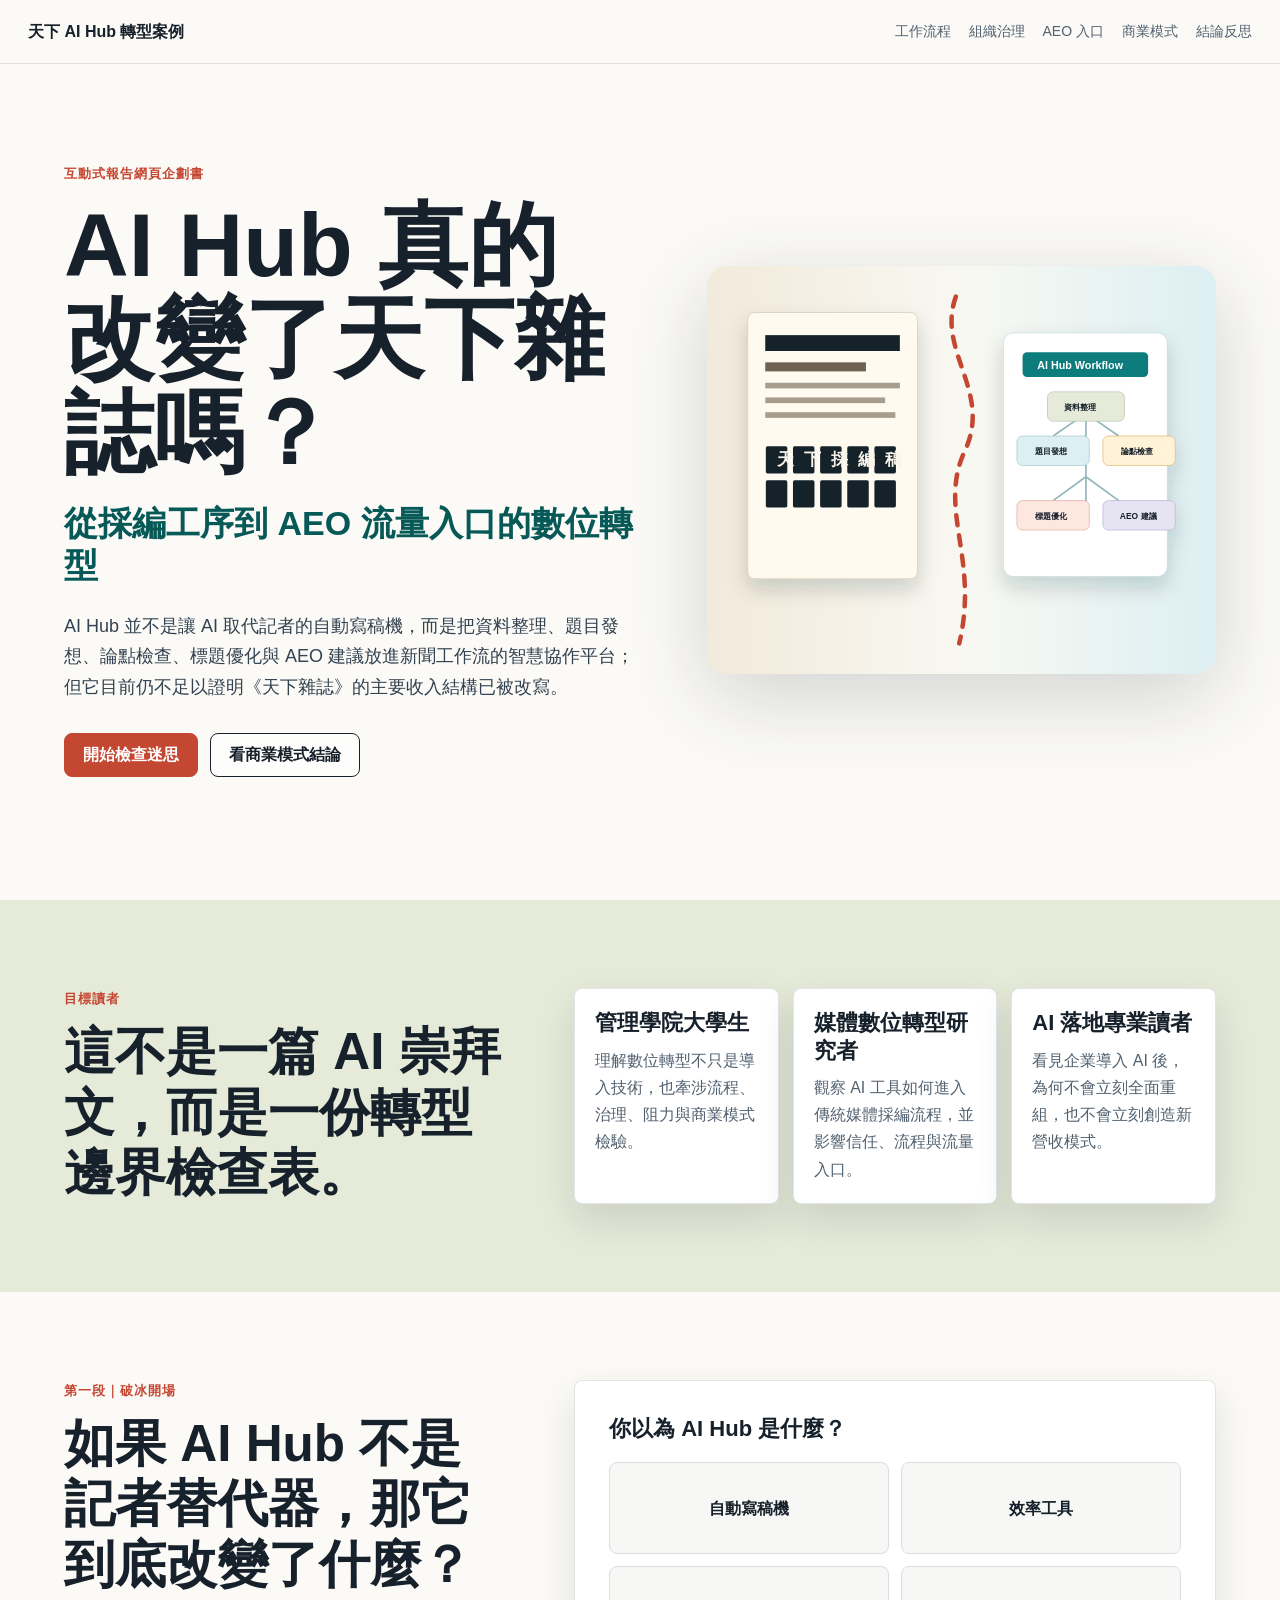
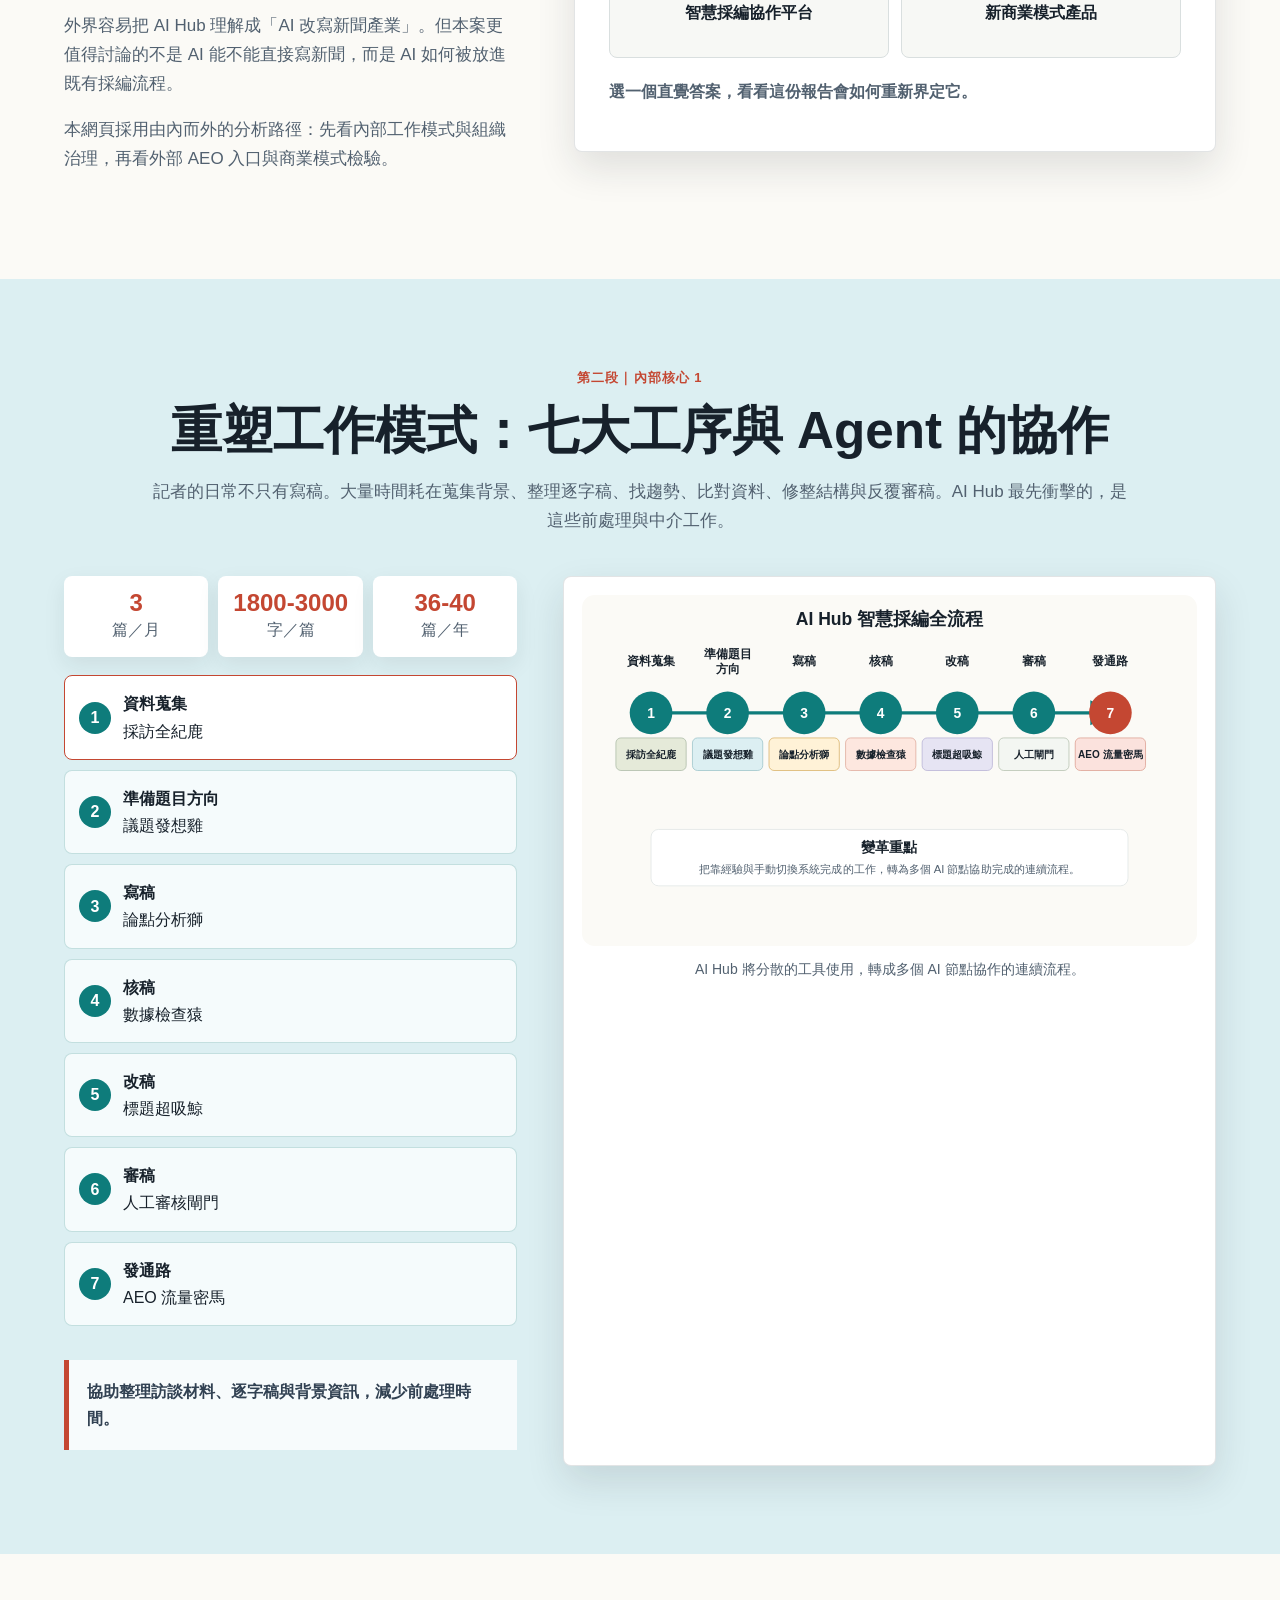
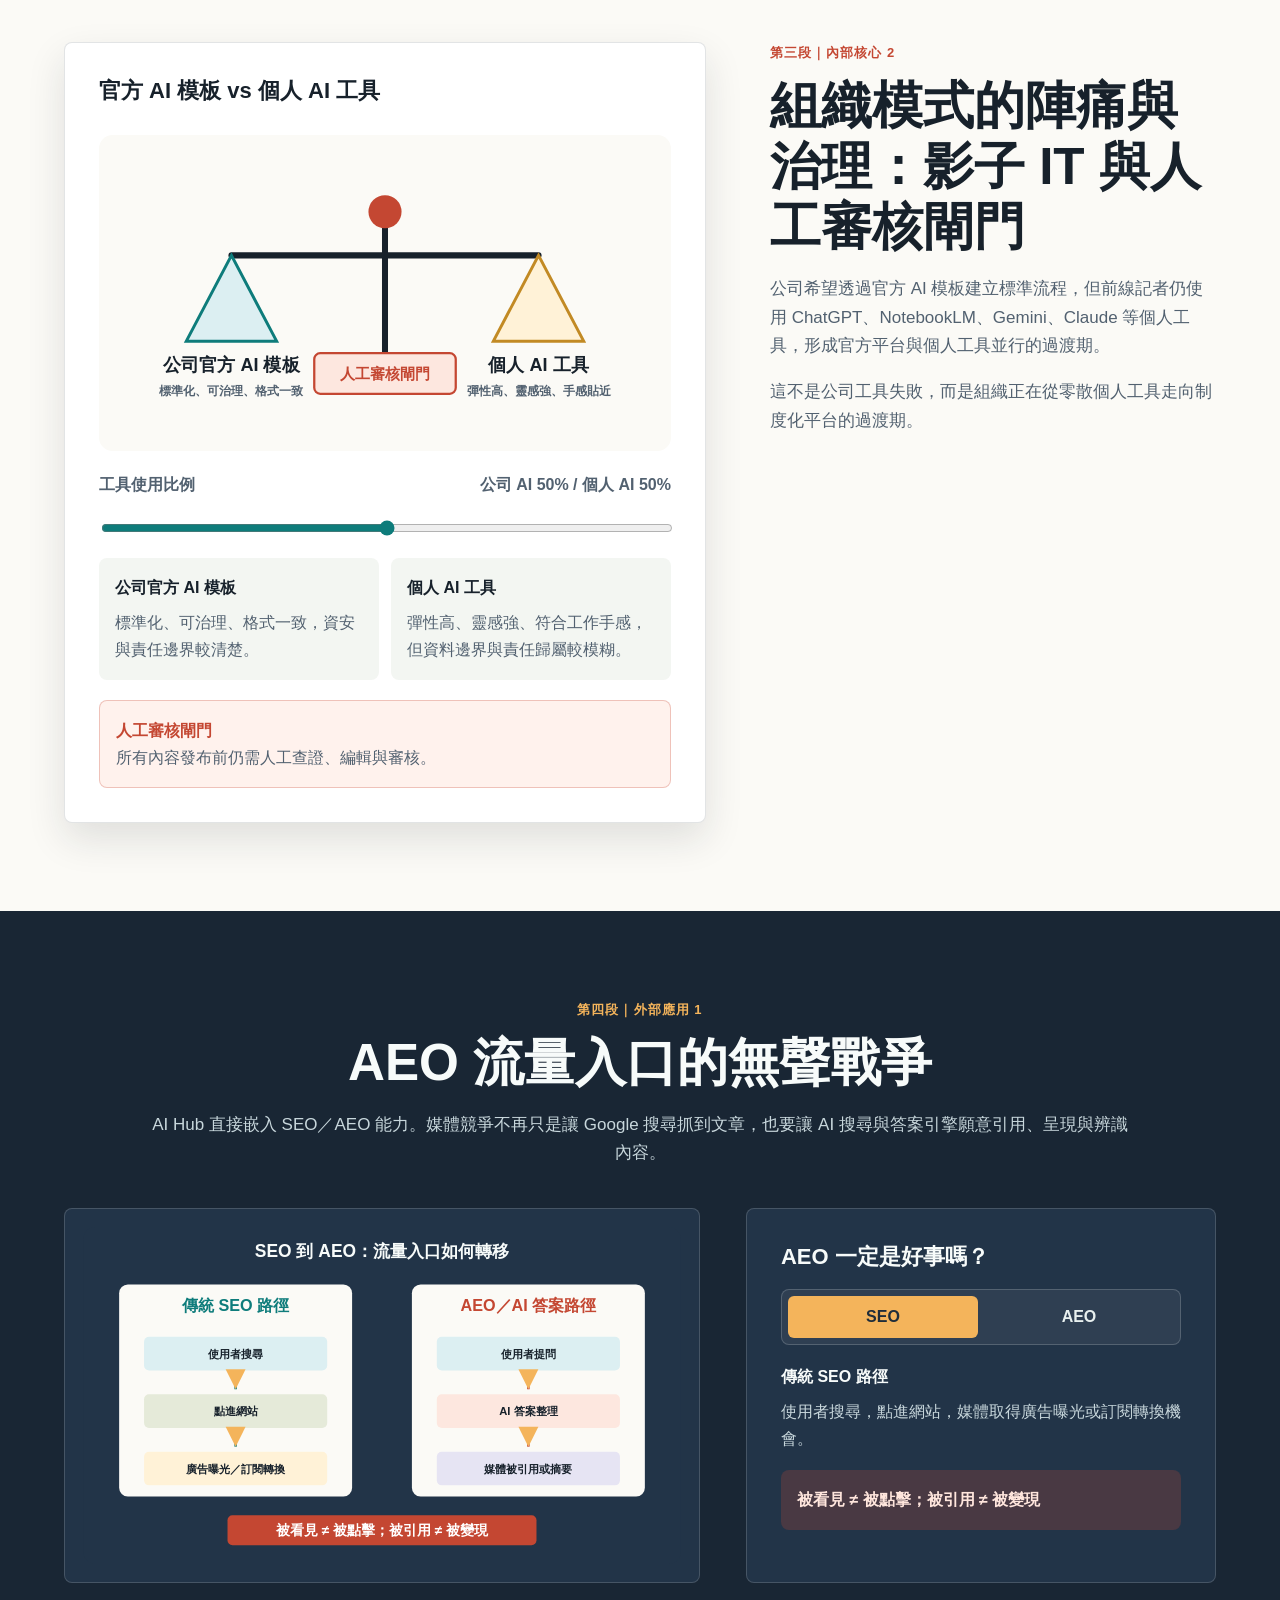
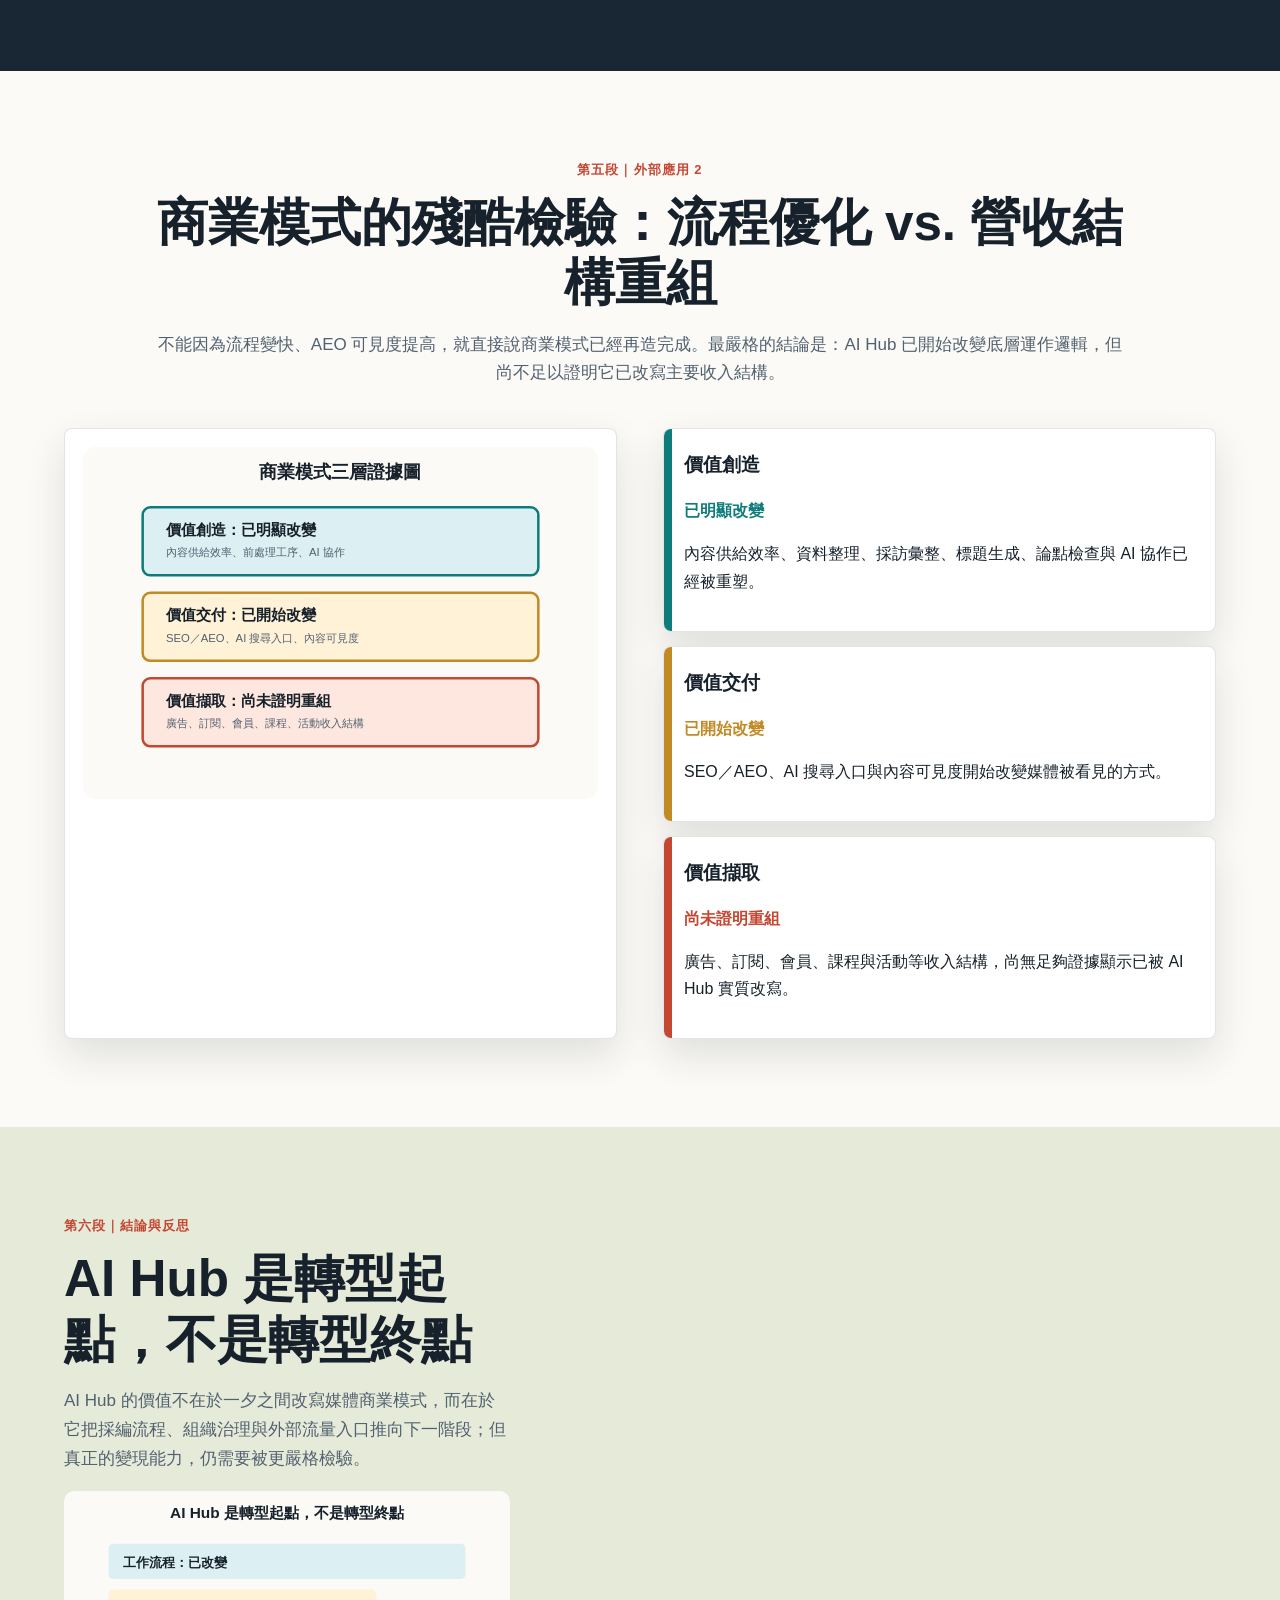
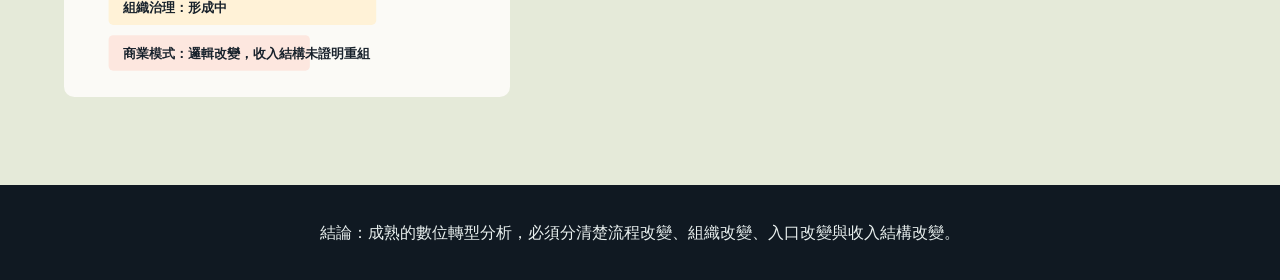
==== index.html @ bec22e52 "Update index.html" ====
<!doctype html>
<html lang="zh-Hant">
  <head>
    <meta charset="utf-8" />
    <meta name="viewport" content="width=device-width, initial-scale=1" />
    <title>AI Hub 真的改變了天下雜誌嗎？</title>
    <meta
      name="description"
      content="從採編工序、組織治理到 AEO 流量入口，檢驗天下雜誌 AI Hub 導入後的數位轉型邊界。"
    />
    <link rel="stylesheet" href="style.css" />
  </head>
  <body>
    <header class="site-header" aria-label="報告導覽">
      <a class="brand" href="#top">天下 AI Hub 轉型案例</a>
      <nav class="nav-links" aria-label="頁面段落">
        <a href="#workflow">工作流程</a>
        <a href="#governance">組織治理</a>
        <a href="#aeo">AEO 入口</a>
        <a href="#business">商業模式</a>
        <a href="#reflection">結論反思</a>
      </nav>
      <div class="progress" aria-hidden="true"><span id="readProgress"></span></div>
    </header>

    <main id="top">
      <section class="hero section-band">
        <div class="hero-copy">
          <p class="eyebrow">互動式報告網頁企劃書</p>
          <h1>AI Hub 真的改變了天下雜誌嗎？</h1>
          <p class="dek">從採編工序到 AEO 流量入口的數位轉型</p>
          <p class="lead">
            AI Hub 並不是讓 AI 取代記者的自動寫稿機，而是把資料整理、題目發想、論點檢查、標題優化與 AEO 建議放進新聞工作流的智慧協作平台；但它目前仍不足以證明《天下雜誌》的主要收入結構已被改寫。
          </p>
          <div class="hero-actions" aria-label="快速跳轉">
            <a class="button primary" href="#myth">開始檢查迷思</a>
            <a class="button ghost" href="#business">看商業模式結論</a>
          </div>
        </div>
        <div class="hero-visual" aria-label="傳統採編與 AI 模組介面的分裂式概念圖">
          <img src="assets/svg/hero-media-transformation.svg" alt="" />
        </div>
      </section>

      <section class="audience section-band muted">
        <div class="section-grid">
          <div>
            <p class="eyebrow">目標讀者</p>
            <h2>這不是一篇 AI 崇拜文，而是一份轉型邊界檢查表。</h2>
          </div>
          <div class="audience-grid" aria-label="目標讀者清單">
            <article>
              <h3>管理學院大學生</h3>
              <p>理解數位轉型不只是導入技術，也牽涉流程、治理、阻力與商業模式檢驗。</p>
            </article>
            <article>
              <h3>媒體數位轉型研究者</h3>
              <p>觀察 AI 工具如何進入傳統媒體採編流程，並影響信任、流程與流量入口。</p>
            </article>
            <article>
              <h3>AI 落地專業讀者</h3>
              <p>看見企業導入 AI 後，為何不會立刻全面重組，也不會立刻創造新營收模式。</p>
            </article>
          </div>
        </div>
      </section>

      <section id="myth" class="section-band">
        <div class="section-grid">
          <div class="section-intro sticky-note">
            <p class="eyebrow">第一段｜破冰開場</p>
            <h2>如果 AI Hub 不是記者替代器，那它到底改變了什麼？</h2>
            <p>
              外界容易把 AI Hub 理解成「AI 改寫新聞產業」。但本案更值得討論的不是 AI 能不能直接寫新聞，而是 AI 如何被放進既有採編流程。
            </p>
            <p>
              本網頁採用由內而外的分析路徑：先看內部工作模式與組織治理，再看外部 AEO 入口與商業模式檢驗。
            </p>
          </div>
          <div class="interactive-panel" aria-labelledby="myth-title">
            <h3 id="myth-title">你以為 AI Hub 是什麼？</h3>
            <div class="choice-grid" data-quiz="myth">
              <button class="choice" data-correct="false">自動寫稿機</button>
              <button class="choice" data-correct="partial">效率工具</button>
              <button class="choice" data-correct="true">智慧採編協作平台</button>
              <button class="choice" data-correct="false">新商業模式產品</button>
            </div>
            <p class="feedback" id="mythFeedback" aria-live="polite">選一個直覺答案，看看這份報告會如何重新界定它。</p>
          </div>
        </div>
      </section>

      <section id="workflow" class="section-band tinted">
        <div class="section-heading">
          <p class="eyebrow">第二段｜內部核心 1</p>
          <h2>重塑工作模式：七大工序與 Agent 的協作</h2>
          <p>
            記者的日常不只有寫稿。大量時間耗在蒐集背景、整理逐字稿、找趨勢、比對資料、修整結構與反覆審稿。AI Hub 最先衝擊的，是這些前處理與中介工作。
          </p>
        </div>
        <div class="workflow-layout">
          <div class="workflow-controls">
            <div class="stat-strip">
              <span><strong>3</strong> 篇／月</span>
              <span><strong>1800-3000</strong> 字／篇</span>
              <span><strong>36-40</strong> 篇／年</span>
            </div>
            <div class="stepper" id="workflowStepper" aria-label="AI Hub 採編流程步進"></div>
            <p class="insight" id="workflowInsight">點選工序，查看 AI Hub Agent 如何插入採編流程。</p>
          </div>
          <figure class="diagram-frame">
            <img src="assets/svg/ai-hub-workflow.svg" alt="AI Hub 智慧採編全流程圖" />
            <figcaption>AI Hub 將分散的工具使用，轉成多個 AI 節點協作的連續流程。</figcaption>
          </figure>
        </div>
      </section>

      <section id="governance" class="section-band">
        <div class="section-grid reverse">
          <div class="section-intro sticky-note">
            <p class="eyebrow">第三段｜內部核心 2</p>
            <h2>組織模式的陣痛與治理：影子 IT 與人工審核閘門</h2>
            <p>
              公司希望透過官方 AI 模板建立標準流程，但前線記者仍使用 ChatGPT、NotebookLM、Gemini、Claude 等個人工具，形成官方平台與個人工具並行的過渡期。
            </p>
            <p>
              這不是公司工具失敗，而是組織正在從零散個人工具走向制度化平台的過渡期。
            </p>
          </div>
          <div class="interactive-panel governance-panel">
            <h3>官方 AI 模板 vs 個人 AI 工具</h3>
            <figure class="mini-figure">
              <img src="assets/svg/ai-governance-balance.svg" alt="官方 AI 與個人 AI 工具治理天平" />
            </figure>
            <label class="range-label" for="governanceRange">
              工具使用比例
              <span id="rangeValue">公司 AI 50% / 個人 AI 50%</span>
            </label>
            <input id="governanceRange" type="range" min="0" max="100" value="50" />
            <div class="comparison">
              <div>
                <h4>公司官方 AI 模板</h4>
                <p>標準化、可治理、格式一致，資安與責任邊界較清楚。</p>
              </div>
              <div>
                <h4>個人 AI 工具</h4>
                <p>彈性高、靈感強、符合工作手感，但資料邊界與責任歸屬較模糊。</p>
              </div>
            </div>
            <div class="gate">
              <span>人工審核閘門</span>
              <p>所有內容發布前仍需人工查證、編輯與審核。</p>
            </div>
          </div>
        </div>
      </section>

      <section id="aeo" class="section-band dark">
        <div class="section-heading">
          <p class="eyebrow">第四段｜外部應用 1</p>
          <h2>AEO 流量入口的無聲戰爭</h2>
          <p>
            AI Hub 直接嵌入 SEO／AEO 能力。媒體競爭不再只是讓 Google 搜尋抓到文章，也要讓 AI 搜尋與答案引擎願意引用、呈現與辨識內容。
          </p>
        </div>
        <div class="aeo-layout">
          <figure class="diagram-frame dark-frame">
            <img src="assets/svg/seo-to-aeo-entry-shift.svg" alt="SEO 到 AEO 流量入口轉移圖" />
          </figure>
          <div class="interactive-panel dark-panel">
            <h3>AEO 一定是好事嗎？</h3>
            <div class="segmented" role="tablist" aria-label="流量入口模式">
              <button class="active" data-mode="seo" role="tab" aria-selected="true">SEO</button>
              <button data-mode="aeo" role="tab" aria-selected="false">AEO</button>
            </div>
            <div class="path-explainer" id="pathExplainer">
              <h4>傳統 SEO 路徑</h4>
              <p>使用者搜尋，點進網站，媒體取得廣告曝光或訂閱轉換機會。</p>
            </div>
            <p class="warning">被看見 ≠ 被點擊；被引用 ≠ 被變現</p>
          </div>
        </div>
      </section>

      <section id="business" class="section-band">
        <div class="section-heading">
          <p class="eyebrow">第五段｜外部應用 2</p>
          <h2>商業模式的殘酷檢驗：流程優化 vs. 營收結構重組</h2>
          <p>
            不能因為流程變快、AEO 可見度提高，就直接說商業模式已經再造完成。最嚴格的結論是：AI Hub 已開始改變底層運作邏輯，但尚不足以證明它已改寫主要收入結構。
          </p>
        </div>
        <div class="business-layout">
          <figure class="diagram-frame">
            <img src="assets/svg/business-model-evidence-layers.svg" alt="商業模式三層證據圖" />
          </figure>
          <div class="layer-list" id="businessLayers" aria-label="商業模式三層檢驗"></div>
        </div>
      </section>

      <section id="reflection" class="section-band muted">
        <div class="section-grid">
          <div class="section-intro sticky-note">
            <p class="eyebrow">第六段｜結論與反思</p>
            <h2>AI Hub 是轉型起點，不是轉型終點</h2>
            <p>
              AI Hub 的價值不在於一夕之間改寫媒體商業模式，而在於它把採編流程、組織治理與外部流量入口推向下一階段；但真正的變現能力，仍需要被更嚴格檢驗。
            </p>
            <figure class="summary-figure">
              <img src="assets/svg/transformation-boundary-summary.svg" alt="工作流程、組織治理與商業模式三段證據條" />
            </figure>
          </div>
        </div>
      </section>
    </main>

    <footer class="site-footer">
      <p>結論：成熟的數位轉型分析，必須分清楚流程改變、組織改變、入口改變與收入結構改變。</p>
    </footer>

    <script src="script.js"></script>
  </body>
</html>
---- style.css ----
:root {
  --ink: #17212b;
  --muted-ink: #526170;
  --paper: #fbfaf6;
  --panel: #ffffff;
  --line: #d9dfdf;
  --teal: #0e7c7b;
  --teal-dark: #075958;
  --red: #c44732;
  --gold: #c28a24;
  --sky: #dceff2;
  --moss: #e5ead9;
  --night: #192634;
  --night-2: #223448;
  --shadow: 0 16px 38px rgba(22, 32, 43, 0.12);
  --radius: 8px;
}

* {
  box-sizing: border-box;
}

html {
  scroll-behavior: smooth;
}

body {
  margin: 0;
  background: var(--paper);
  color: var(--ink);
  font-family: "Noto Sans TC", "Microsoft JhengHei", Arial, sans-serif;
  line-height: 1.7;
}

img {
  display: block;
  max-width: 100%;
}

a {
  color: inherit;
}

.site-header {
  position: sticky;
  top: 0;
  z-index: 20;
  display: grid;
  grid-template-columns: auto 1fr;
  gap: 24px;
  align-items: center;
  min-height: 64px;
  padding: 0 28px;
  border-bottom: 1px solid rgba(23, 33, 43, 0.12);
  background: rgba(251, 250, 246, 0.92);
  backdrop-filter: blur(14px);
}

.brand {
  font-weight: 800;
  text-decoration: none;
}

.nav-links {
  display: flex;
  justify-content: flex-end;
  gap: 18px;
  color: var(--muted-ink);
  font-size: 14px;
}

.nav-links a {
  text-decoration: none;
}

.progress {
  position: absolute;
  inset: auto 0 0;
  height: 3px;
  background: transparent;
}

.progress span {
  display: block;
  width: 0;
  height: 100%;
  background: var(--red);
}

.section-band {
  padding: 88px clamp(20px, 5vw, 72px);
}

.hero {
  display: grid;
  grid-template-columns: minmax(0, 1fr) minmax(320px, 0.88fr);
  gap: clamp(28px, 5vw, 72px);
  align-items: center;
  min-height: calc(100vh - 64px);
  padding-top: 64px;
}

.hero h1 {
  max-width: 760px;
  margin: 0;
  font-size: clamp(44px, 7vw, 92px);
  line-height: 1.05;
  letter-spacing: 0;
}

.dek {
  margin: 22px 0 0;
  color: var(--teal-dark);
  font-size: clamp(20px, 3vw, 34px);
  font-weight: 750;
  line-height: 1.25;
}

.lead {
  max-width: 760px;
  margin: 24px 0 0;
  color: #334250;
  font-size: 18px;
}

.hero-visual {
  align-self: stretch;
  display: grid;
  place-items: center;
  min-height: 460px;
}

.hero-visual img {
  width: min(100%, 620px);
  filter: drop-shadow(0 22px 42px rgba(20, 31, 40, 0.18));
}

.hero-actions {
  display: flex;
  flex-wrap: wrap;
  gap: 12px;
  margin-top: 30px;
}

.button {
  display: inline-flex;
  align-items: center;
  justify-content: center;
  min-height: 44px;
  padding: 0 18px;
  border: 1px solid var(--ink);
  border-radius: var(--radius);
  background: transparent;
  color: var(--ink);
  font: inherit;
  font-weight: 750;
  text-decoration: none;
  cursor: pointer;
}

.button.primary {
  border-color: var(--red);
  background: var(--red);
  color: #fff;
}

.button.ghost {
  background: rgba(255, 255, 255, 0.48);
}

.muted {
  background: var(--moss);
}

.tinted {
  background: var(--sky);
}

.dark {
  background: var(--night);
  color: #f7fbfa;
}

.section-grid {
  display: grid;
  grid-template-columns: minmax(260px, 0.82fr) minmax(320px, 1.18fr);
  gap: clamp(28px, 5vw, 72px);
  align-items: start;
}

.section-grid.reverse {
  grid-template-columns: minmax(320px, 1.18fr) minmax(260px, 0.82fr);
}

.section-grid.reverse .section-intro {
  order: 2;
}

.section-heading {
  max-width: 980px;
  margin: 0 auto 40px;
  text-align: center;
}

.section-heading h2,
.section-intro h2,
.audience h2 {
  margin: 0;
  font-size: clamp(28px, 4vw, 52px);
  line-height: 1.18;
  letter-spacing: 0;
}

.section-heading p:not(.eyebrow),
.section-intro p:not(.eyebrow) {
  color: var(--muted-ink);
  font-size: 17px;
}

.dark .section-heading p:not(.eyebrow) {
  color: #c8d7dc;
}

.eyebrow {
  margin: 0 0 12px;
  color: var(--red);
  font-size: 13px;
  font-weight: 850;
  letter-spacing: 0.08em;
}

.dark .eyebrow {
  color: #f4b45b;
}

.sticky-note {
  position: sticky;
  top: 92px;
}

.audience-grid {
  display: grid;
  grid-template-columns: repeat(3, 1fr);
  gap: 14px;
}

.audience-grid article,
.interactive-panel,
.diagram-frame,
.layer-card {
  border: 1px solid rgba(23, 33, 43, 0.12);
  border-radius: var(--radius);
  background: var(--panel);
  box-shadow: var(--shadow);
}

.audience-grid article {
  padding: 20px;
}

.audience-grid h3,
.interactive-panel h3 {
  margin: 0 0 10px;
  font-size: 22px;
  line-height: 1.25;
}

.audience-grid p,
.interactive-panel p {
  margin: 0;
  color: var(--muted-ink);
}

.interactive-panel {
  padding: clamp(20px, 4vw, 34px);
}

.choice-grid {
  display: grid;
  grid-template-columns: repeat(2, minmax(0, 1fr));
  gap: 12px;
  margin: 20px 0;
}

.choice {
  min-height: 92px;
  padding: 16px;
  border: 1px solid var(--line);
  border-radius: var(--radius);
  background: #f7f8f5;
  color: var(--ink);
  font: inherit;
  font-weight: 800;
  cursor: pointer;
  transition: transform 160ms ease, border-color 160ms ease, background 160ms ease;
}

.choice:hover,
.choice:focus-visible {
  border-color: var(--teal);
  transform: translateY(-2px);
}

.choice.correct {
  border-color: var(--teal);
  background: #dff1ec;
}

.choice.wrong {
  border-color: var(--red);
  background: #f8e5df;
}

.feedback {
  min-height: 2.4em;
  margin-top: 12px;
  font-weight: 700;
}

.workflow-layout,
.aeo-layout,
.business-layout {
  display: grid;
  grid-template-columns: minmax(320px, 0.82fr) minmax(360px, 1.18fr);
  gap: clamp(24px, 4vw, 46px);
  align-items: stretch;
}

.workflow-controls {
  display: grid;
  gap: 18px;
  align-content: start;
}

.stat-strip {
  display: grid;
  grid-template-columns: repeat(3, 1fr);
  gap: 10px;
}

.stat-strip span {
  padding: 14px;
  border-radius: var(--radius);
  background: #fff;
  color: var(--muted-ink);
  text-align: center;
  box-shadow: 0 8px 22px rgba(22, 32, 43, 0.08);
}

.stat-strip strong {
  display: block;
  color: var(--red);
  font-size: 24px;
  line-height: 1.1;
}

.stepper {
  display: grid;
  gap: 10px;
}

.step-button {
  display: grid;
  grid-template-columns: 32px 1fr;
  gap: 12px;
  align-items: center;
  width: 100%;
  padding: 14px;
  border: 1px solid rgba(14, 124, 123, 0.22);
  border-radius: var(--radius);
  background: rgba(255, 255, 255, 0.72);
  color: var(--ink);
  font: inherit;
  text-align: left;
  cursor: pointer;
}

.step-button span:first-child {
  display: grid;
  place-items: center;
  width: 32px;
  height: 32px;
  border-radius: 50%;
  background: var(--teal);
  color: #fff;
  font-weight: 850;
}

.step-button.active {
  border-color: var(--red);
  background: #fff;
}

.insight {
  padding: 18px;
  border-left: 5px solid var(--red);
  background: rgba(255, 255, 255, 0.78);
  color: #314152;
  font-weight: 720;
}

.diagram-frame {
  margin: 0;
  padding: 18px;
  align-self: stretch;
}

.diagram-frame figcaption {
  margin-top: 12px;
  color: var(--muted-ink);
  font-size: 14px;
  text-align: center;
}

.governance-panel {
  display: grid;
  gap: 20px;
}

.mini-figure,
.summary-figure {
  margin: 0;
}

.range-label {
  display: flex;
  justify-content: space-between;
  gap: 16px;
  color: var(--muted-ink);
  font-weight: 750;
}

input[type="range"] {
  width: 100%;
  accent-color: var(--teal);
}

.comparison {
  display: grid;
  grid-template-columns: 1fr 1fr;
  gap: 12px;
}

.comparison div,
.gate {
  padding: 16px;
  border-radius: var(--radius);
  background: #f3f6f2;
}

.comparison h4,
.path-explainer h4,
.layer-card h3 {
  margin: 0 0 8px;
}

.gate {
  border: 1px solid rgba(196, 71, 50, 0.28);
  background: #fff2ed;
}

.gate span {
  display: block;
  color: var(--red);
  font-weight: 850;
}

.dark-frame,
.dark-panel {
  border-color: rgba(255, 255, 255, 0.16);
  background: var(--night-2);
  box-shadow: none;
}

.dark-frame figcaption,
.dark-panel p {
  color: #c8d7dc;
}

.aeo-layout {
  grid-template-columns: minmax(360px, 1.15fr) minmax(320px, 0.85fr);
}

.segmented {
  display: grid;
  grid-template-columns: 1fr 1fr;
  gap: 6px;
  padding: 6px;
  margin: 18px 0;
  border: 1px solid rgba(255, 255, 255, 0.18);
  border-radius: var(--radius);
  background: rgba(255, 255, 255, 0.06);
}

.segmented button {
  min-height: 42px;
  border: 0;
  border-radius: 6px;
  background: transparent;
  color: #e8f0ef;
  font: inherit;
  font-weight: 850;
  cursor: pointer;
}

.segmented button.active {
  background: #f4b45b;
  color: #1f2d3a;
}

.warning {
  margin-top: 18px !important;
  padding: 16px;
  border-radius: var(--radius);
  background: rgba(196, 71, 50, 0.24);
  color: #ffe6dd !important;
  font-weight: 850;
}

.business-layout {
  grid-template-columns: minmax(360px, 1fr) minmax(320px, 1fr);
}

.layer-list {
  display: grid;
  gap: 14px;
}

.layer-card {
  position: relative;
  overflow: hidden;
  padding: 20px;
}

.layer-card::before {
  content: "";
  position: absolute;
  inset: 0 auto 0 0;
  width: 8px;
  background: var(--accent, var(--teal));
}

.layer-card strong {
  color: var(--accent, var(--teal));
}

.quiz-panel {
  display: grid;
  gap: 18px;
}

.quiz-item {
  padding: 16px;
  border: 1px solid var(--line);
  border-radius: var(--radius);
  background: #f7f8f5;
}

.quiz-item p {
  margin-bottom: 10px;
  color: var(--ink);
  font-weight: 800;
}

.quiz-options {
  display: grid;
  gap: 8px;
}

.quiz-options label {
  display: flex;
  gap: 8px;
  align-items: flex-start;
  color: var(--muted-ink);
}

.site-footer {
  padding: 34px 24px;
  background: #101922;
  color: #e9f0ef;
  text-align: center;
}

.site-footer p {
  margin: 0;
}

@media (max-width: 980px) {
  .site-header {
    grid-template-columns: 1fr;
    gap: 8px;
    padding: 12px 20px;
  }

  .nav-links {
    justify-content: flex-start;
    overflow-x: auto;
    padding-bottom: 4px;
  }

  .hero,
  .section-grid,
  .section-grid.reverse,
  .workflow-layout,
  .aeo-layout,
  .business-layout {
    grid-template-columns: 1fr;
  }

  .section-grid.reverse .section-intro {
    order: initial;
  }

  .sticky-note {
    position: static;
  }

  .audience-grid {
    grid-template-columns: 1fr;
  }

  .hero {
    min-height: auto;
  }

  .hero-visual {
    min-height: 300px;
  }
}

@media (max-width: 620px) {
  .section-band {
    padding: 64px 18px;
  }

  .choice-grid,
  .comparison,
  .stat-strip {
    grid-template-columns: 1fr;
  }

  .range-label {
    display: grid;
  }
}
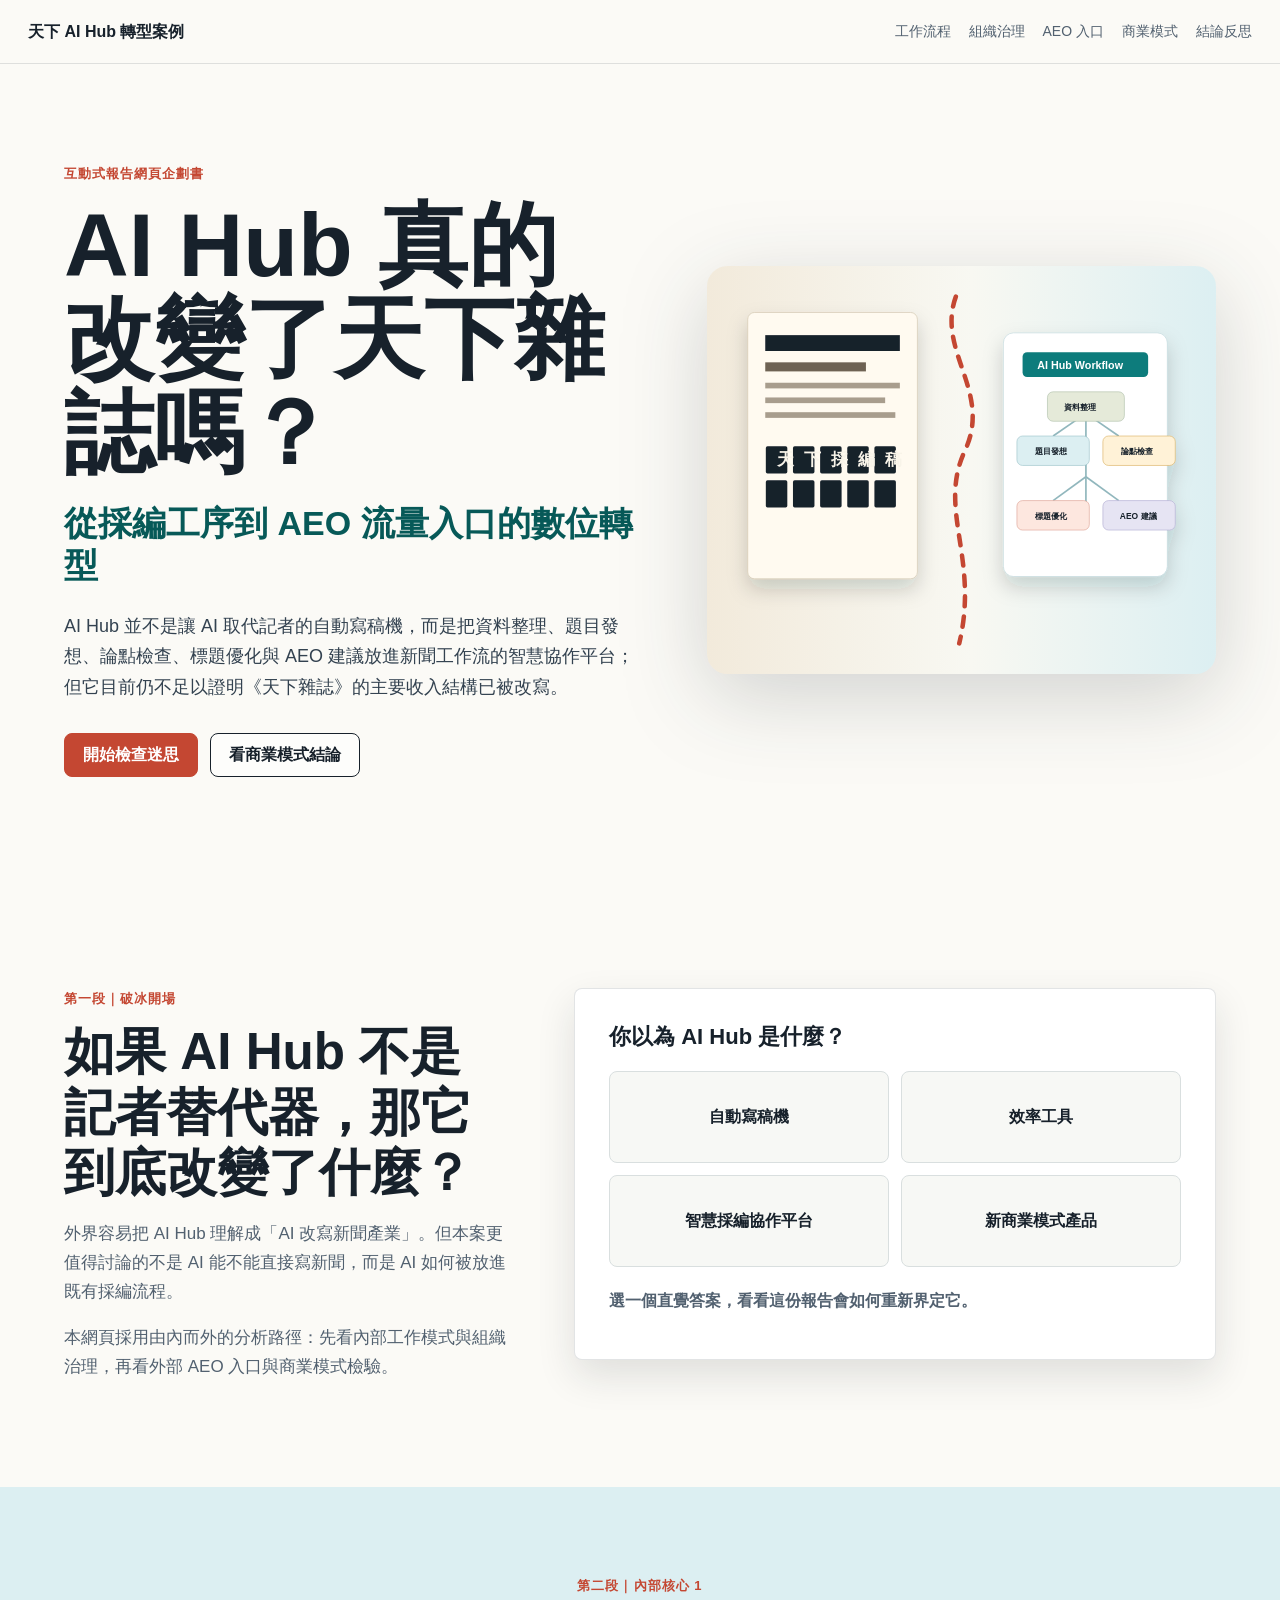
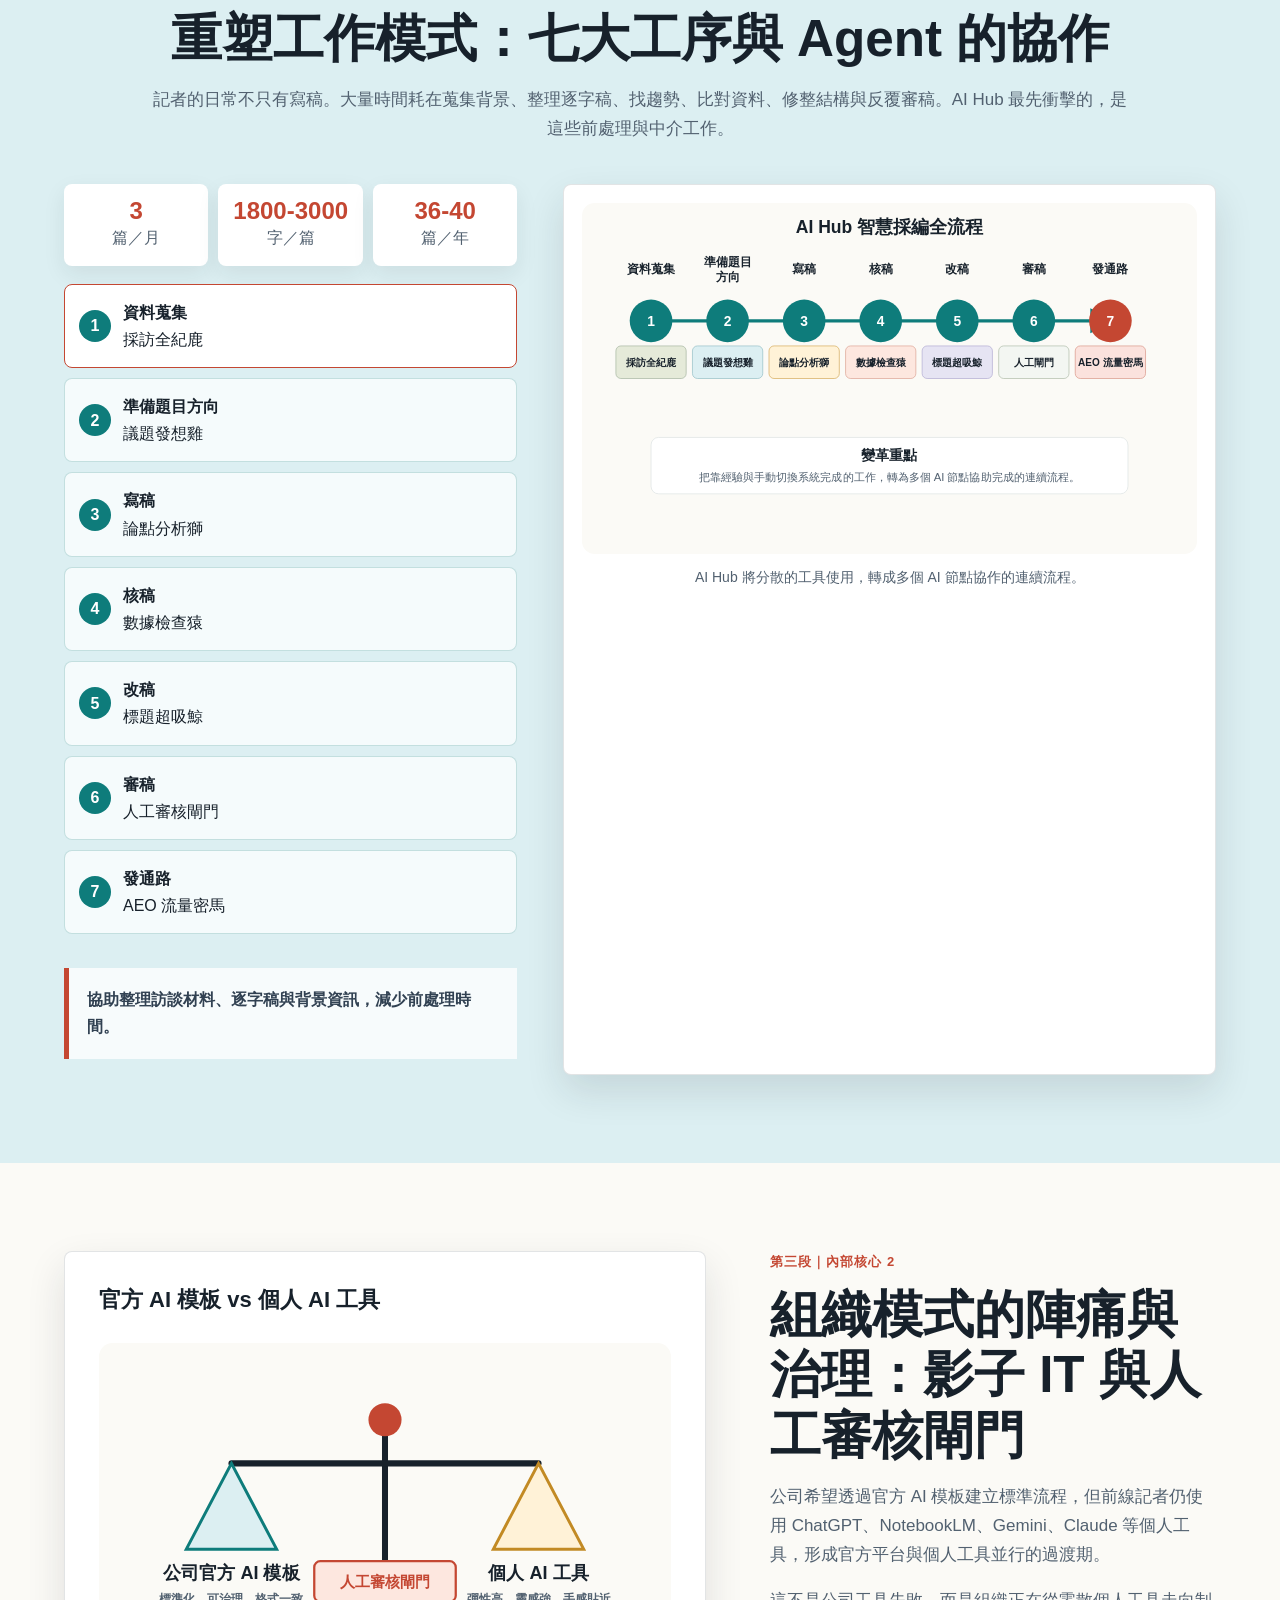
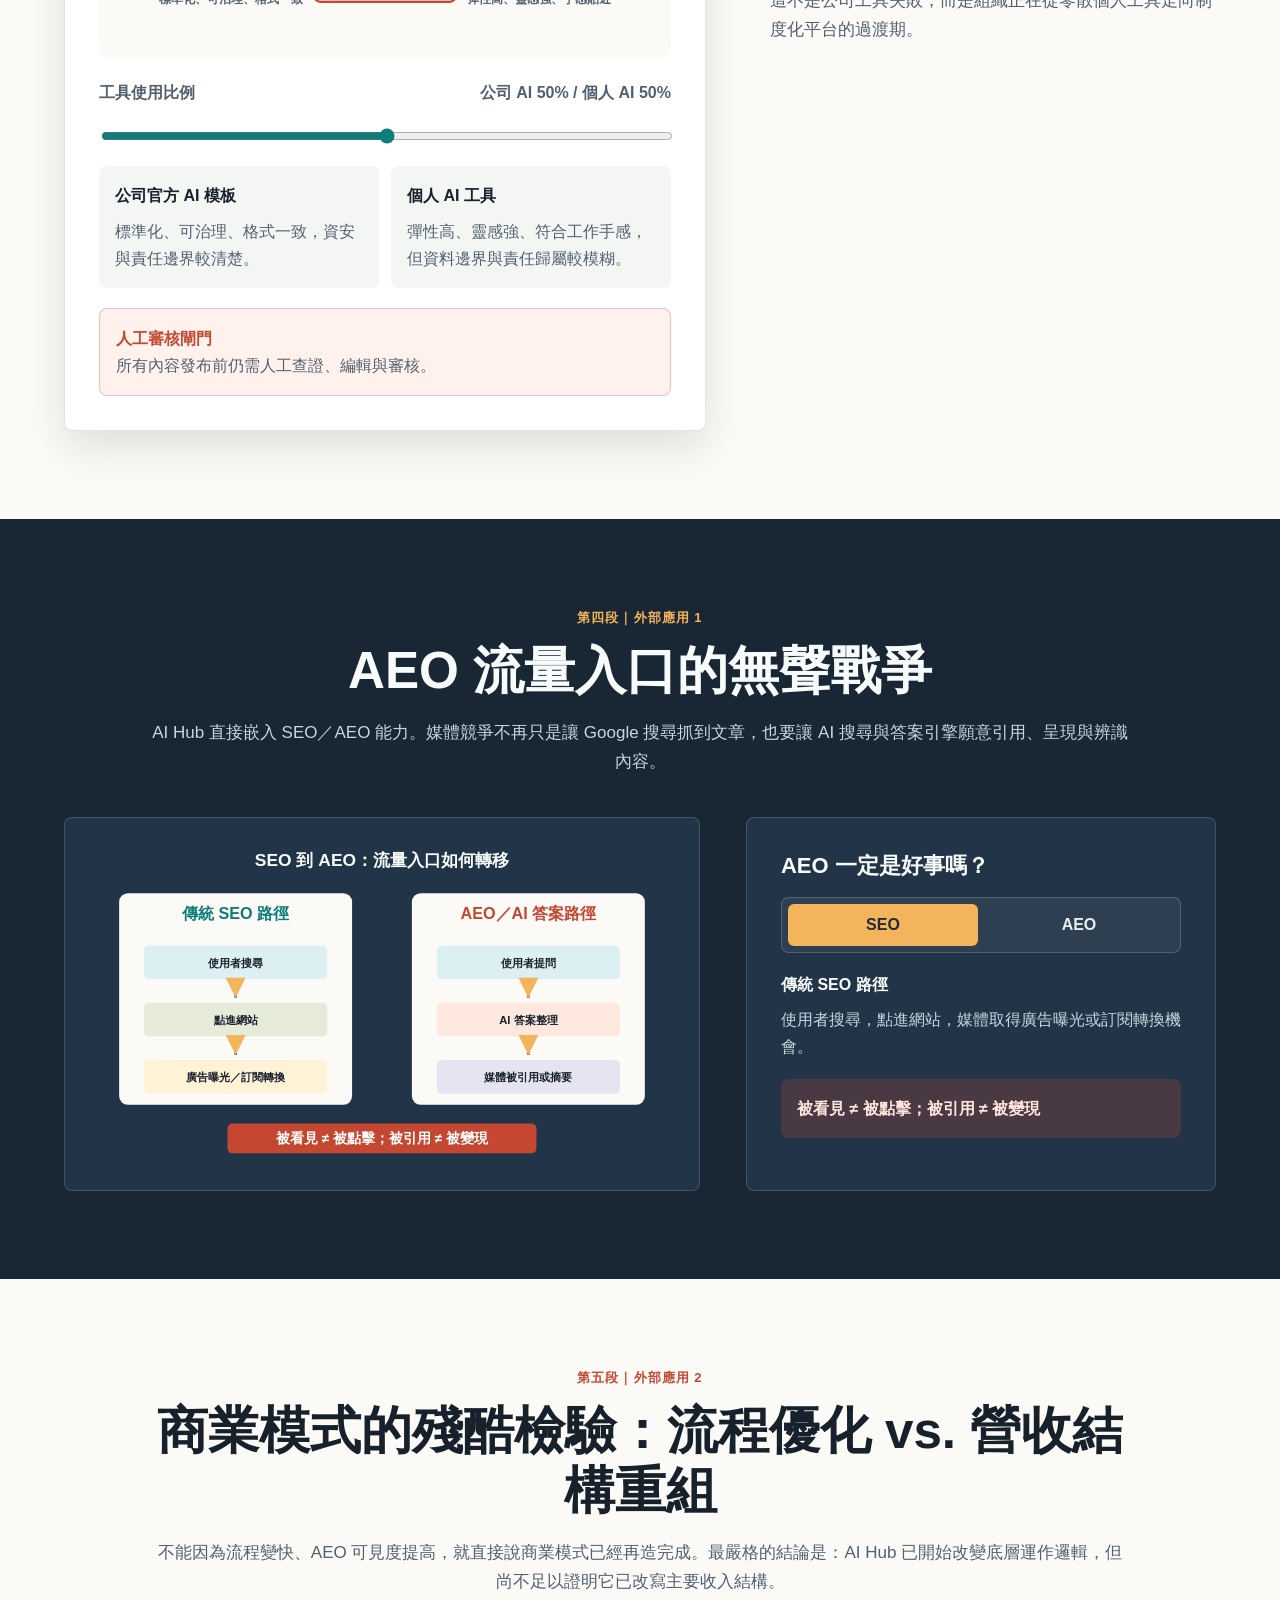
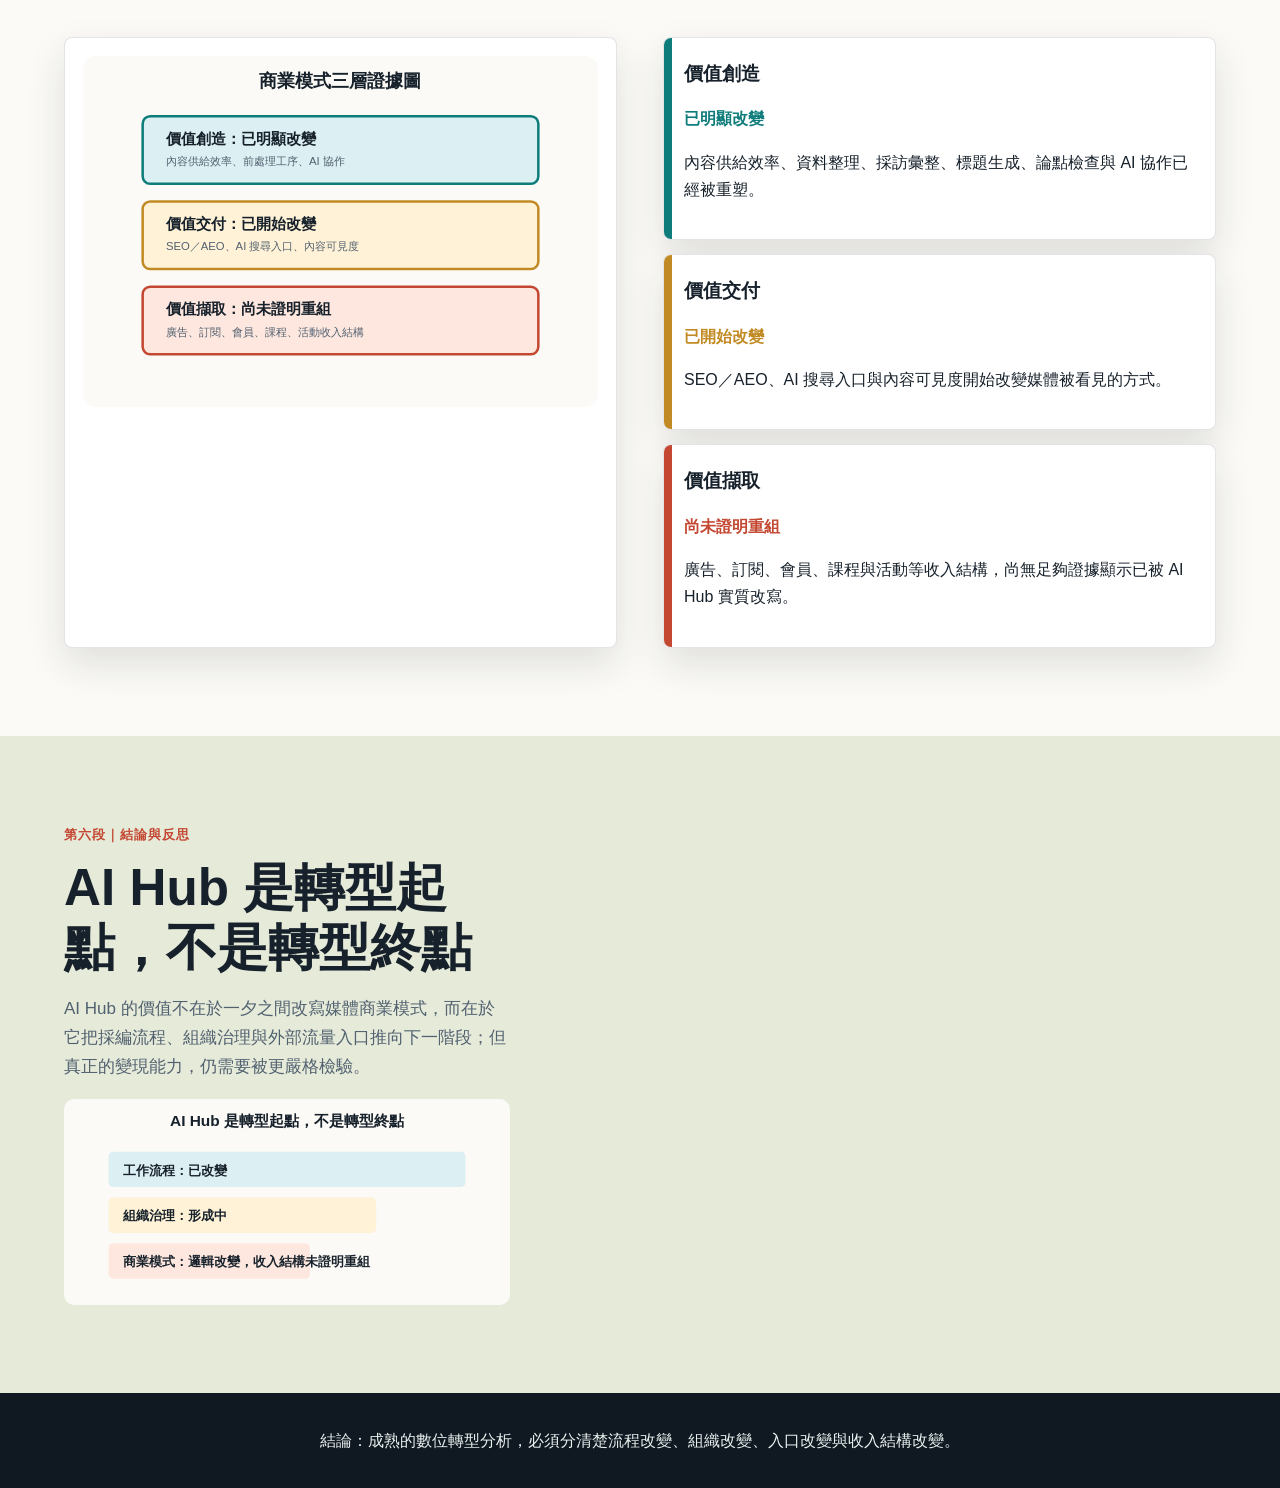
==== commit 8b72c595: "Update index.html" ====
--- a/index.html
+++ b/index.html
@@ -42,28 +42,7 @@
         </div>
       </section>
 
-      <section class="audience section-band muted">
-        <div class="section-grid">
-          <div>
-            <p class="eyebrow">目標讀者</p>
-            <h2>這不是一篇 AI 崇拜文，而是一份轉型邊界檢查表。</h2>
-          </div>
-          <div class="audience-grid" aria-label="目標讀者清單">
-            <article>
-              <h3>管理學院大學生</h3>
-              <p>理解數位轉型不只是導入技術，也牽涉流程、治理、阻力與商業模式檢驗。</p>
-            </article>
-            <article>
-              <h3>媒體數位轉型研究者</h3>
-              <p>觀察 AI 工具如何進入傳統媒體採編流程，並影響信任、流程與流量入口。</p>
-            </article>
-            <article>
-              <h3>AI 落地專業讀者</h3>
-              <p>看見企業導入 AI 後，為何不會立刻全面重組，也不會立刻創造新營收模式。</p>
-            </article>
-          </div>
-        </div>
-      </section>
+     
 
       <section id="myth" class="section-band">
         <div class="section-grid">
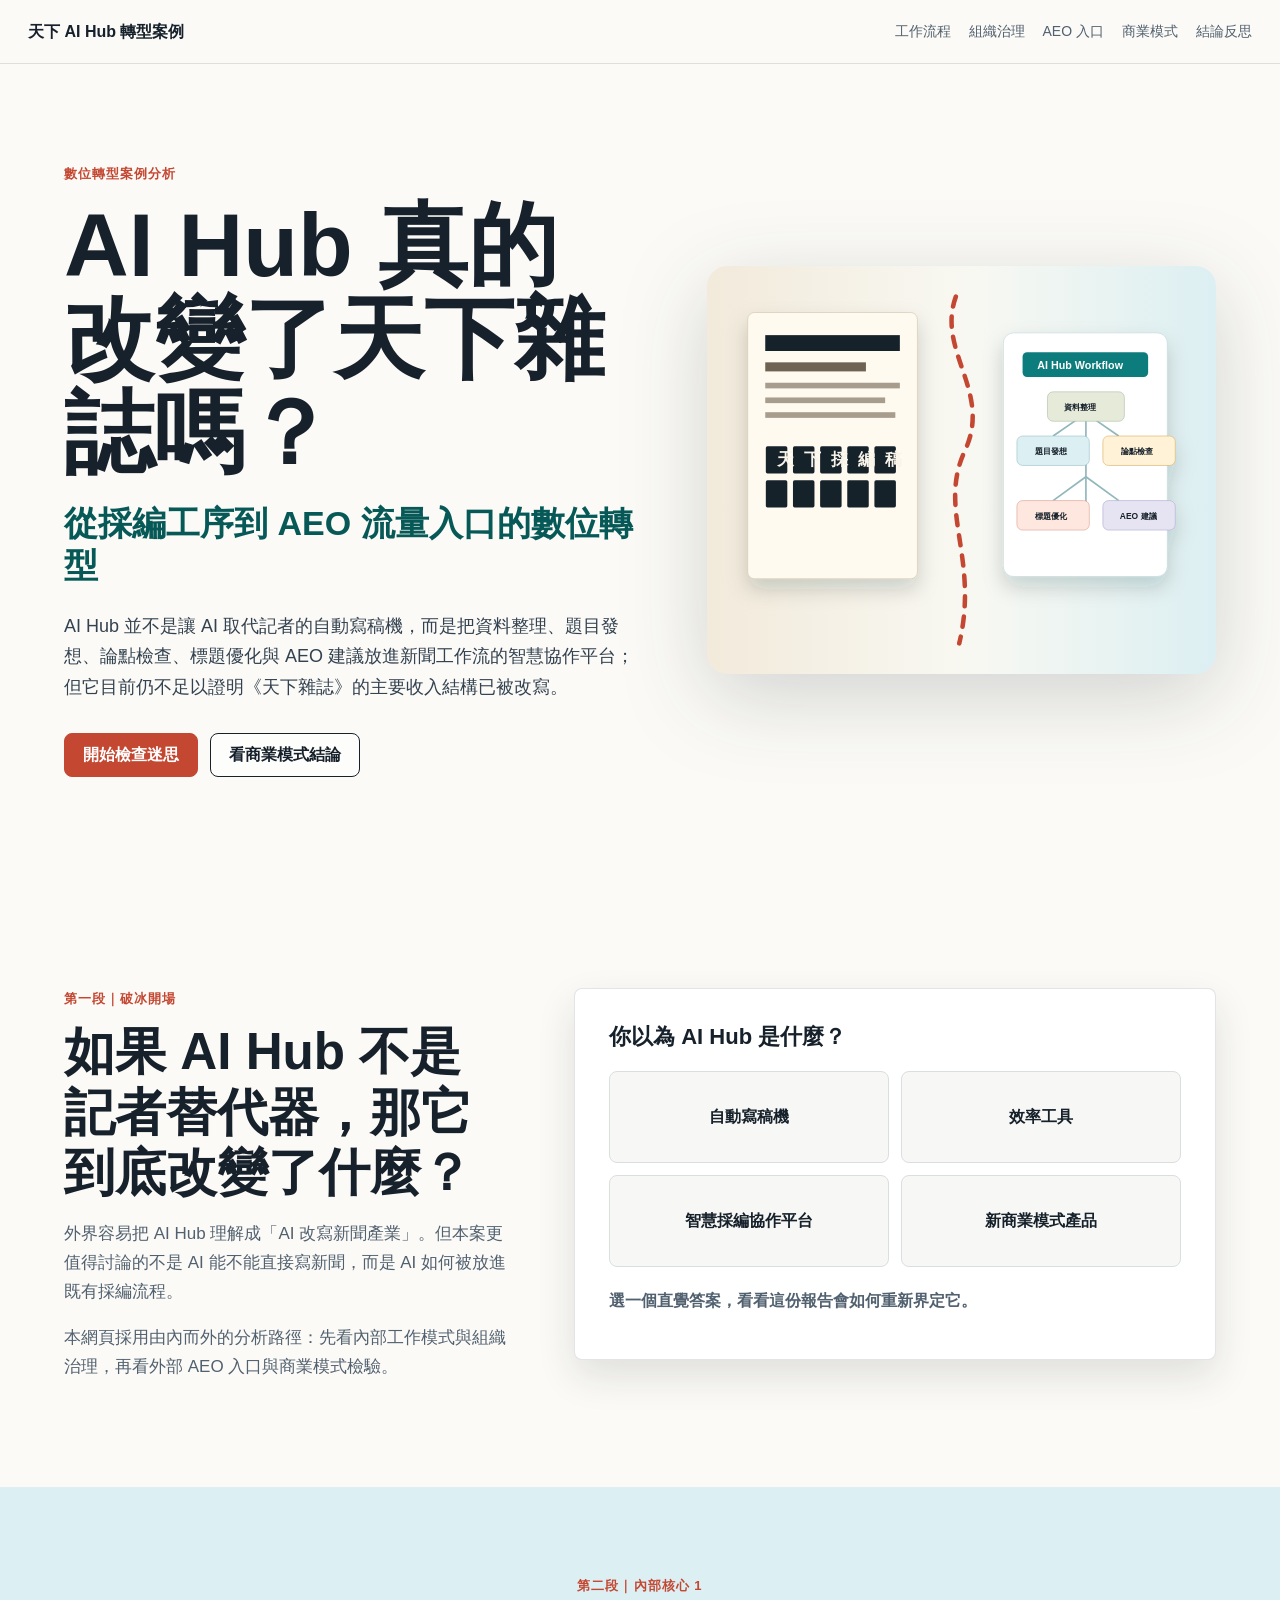
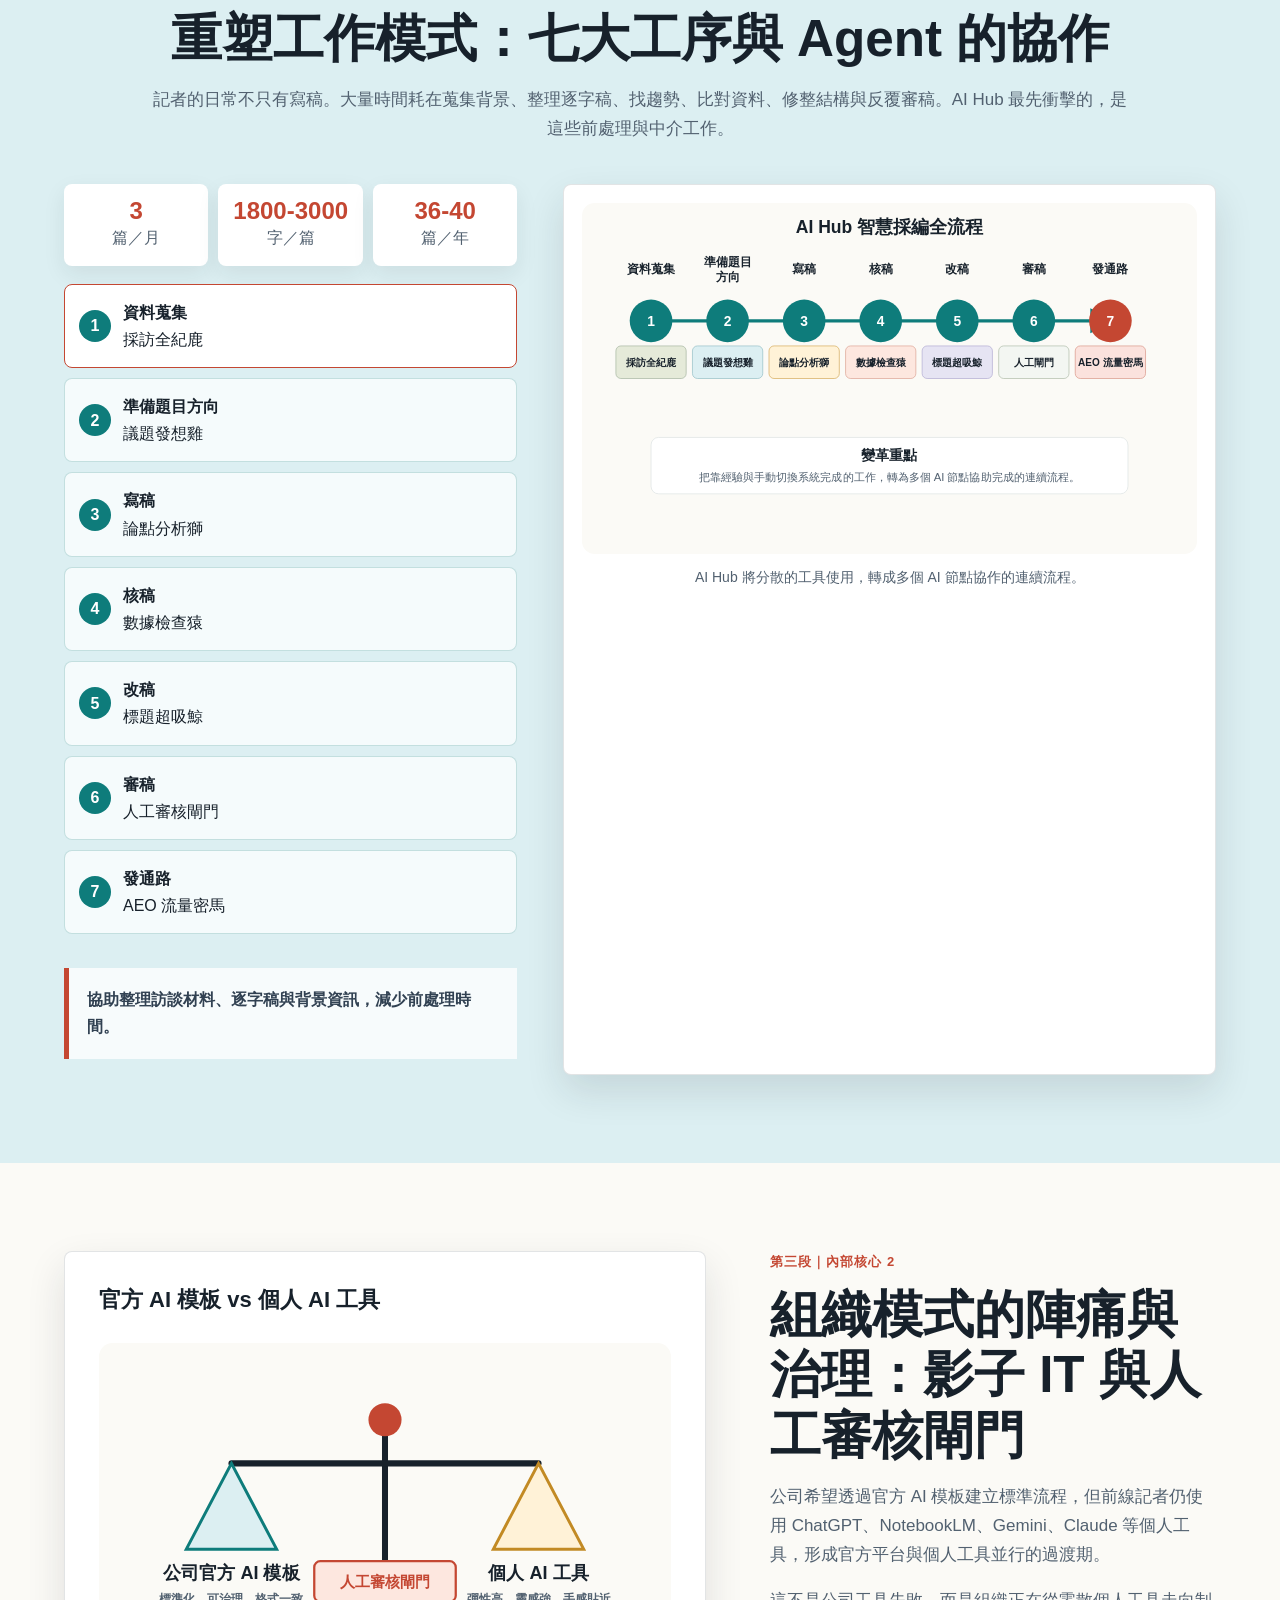
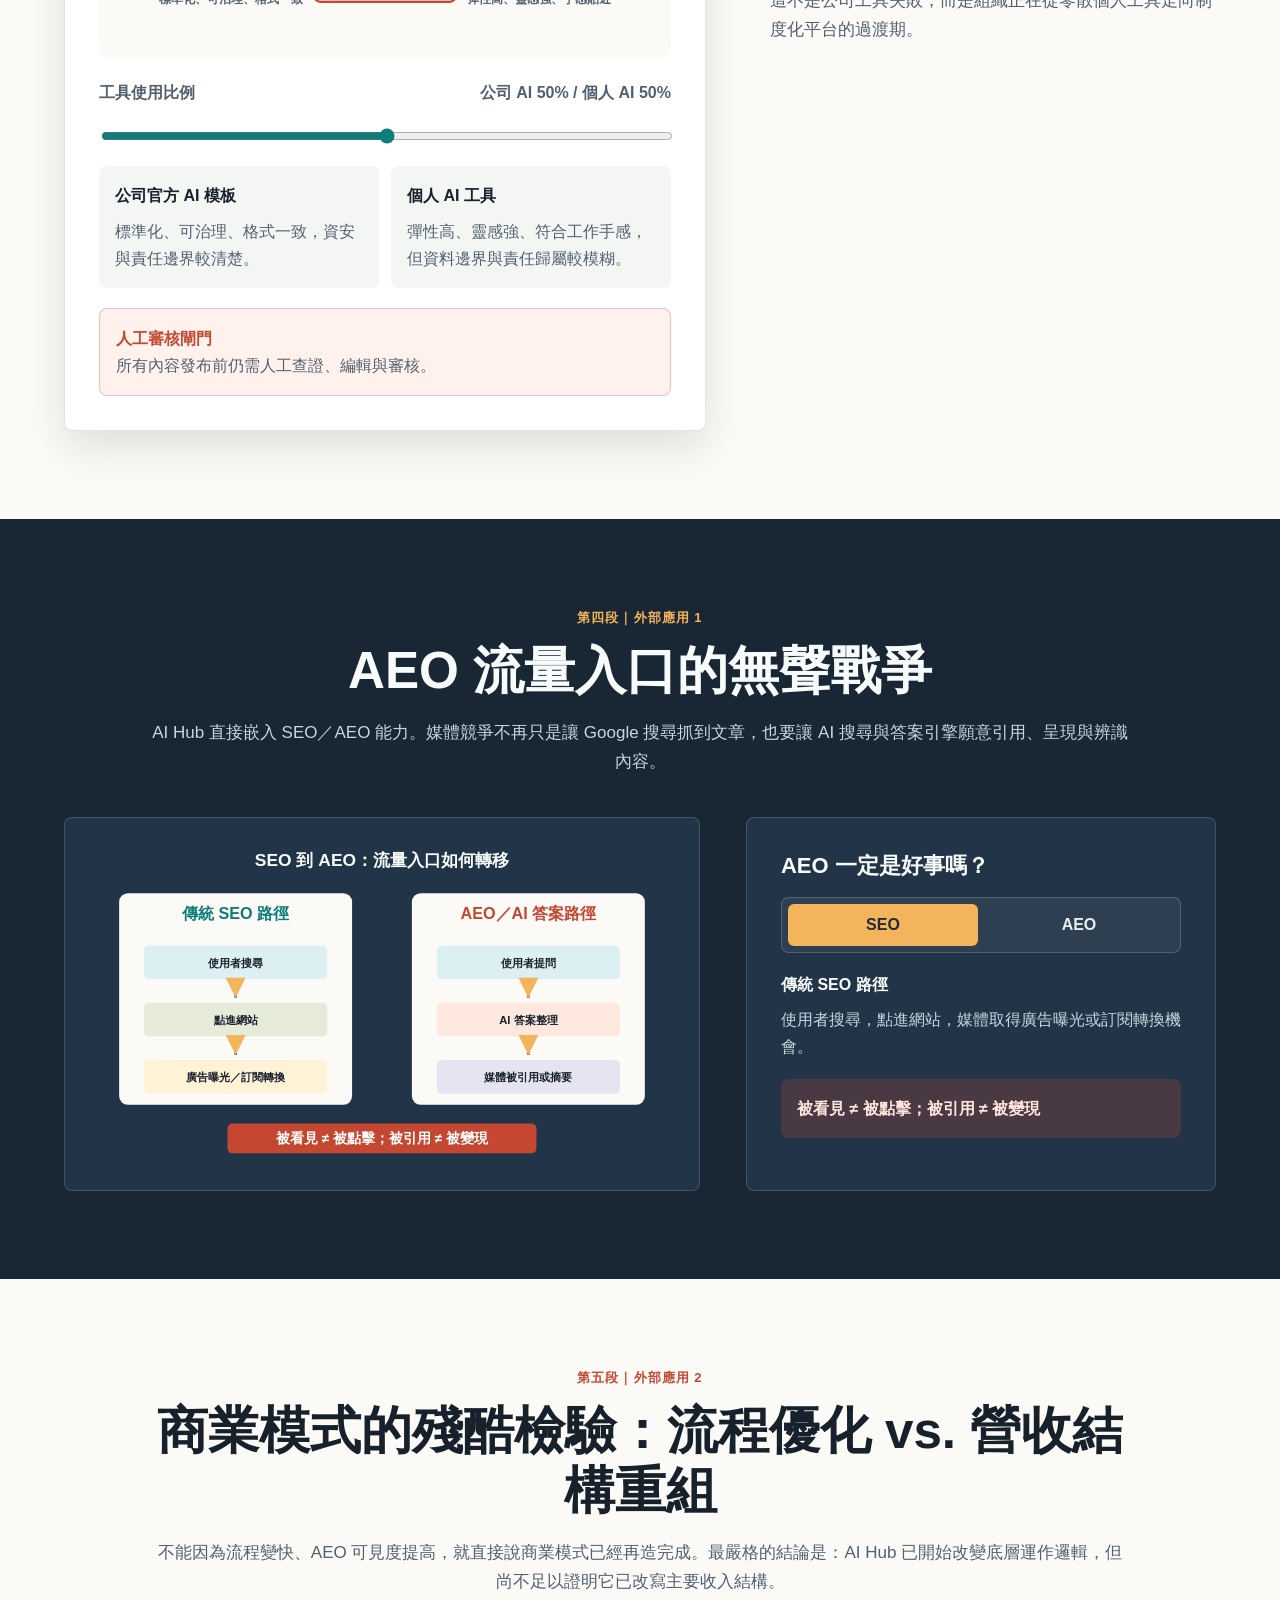
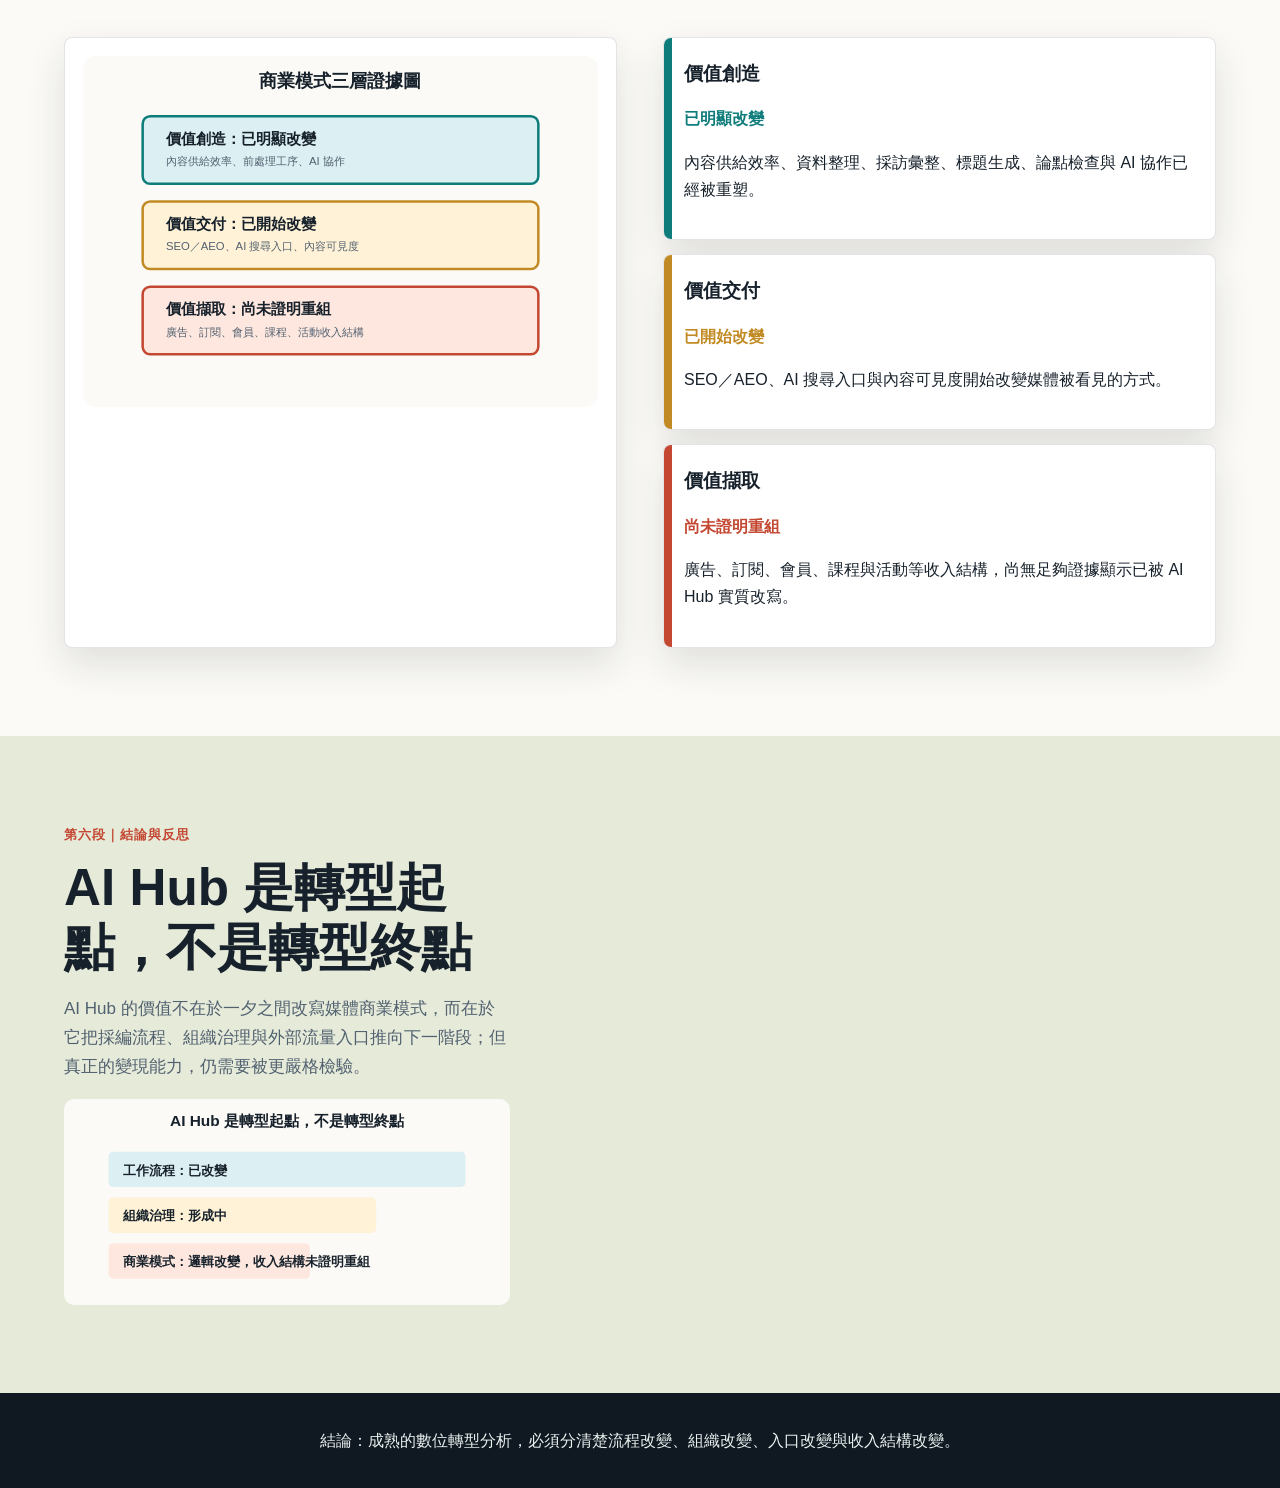
==== commit 154e79d7: "Update index.html" ====
--- a/index.html
+++ b/index.html
@@ -26,7 +26,7 @@
     <main id="top">
       <section class="hero section-band">
         <div class="hero-copy">
-          <p class="eyebrow">互動式報告網頁企劃書</p>
+          <p class="eyebrow">數位轉型案例分析</p>
           <h1>AI Hub 真的改變了天下雜誌嗎？</h1>
           <p class="dek">從採編工序到 AEO 流量入口的數位轉型</p>
           <p class="lead">
@@ -41,8 +41,6 @@
           <img src="assets/svg/hero-media-transformation.svg" alt="" />
         </div>
       </section>
-
-     
 
       <section id="myth" class="section-band">
         <div class="section-grid">
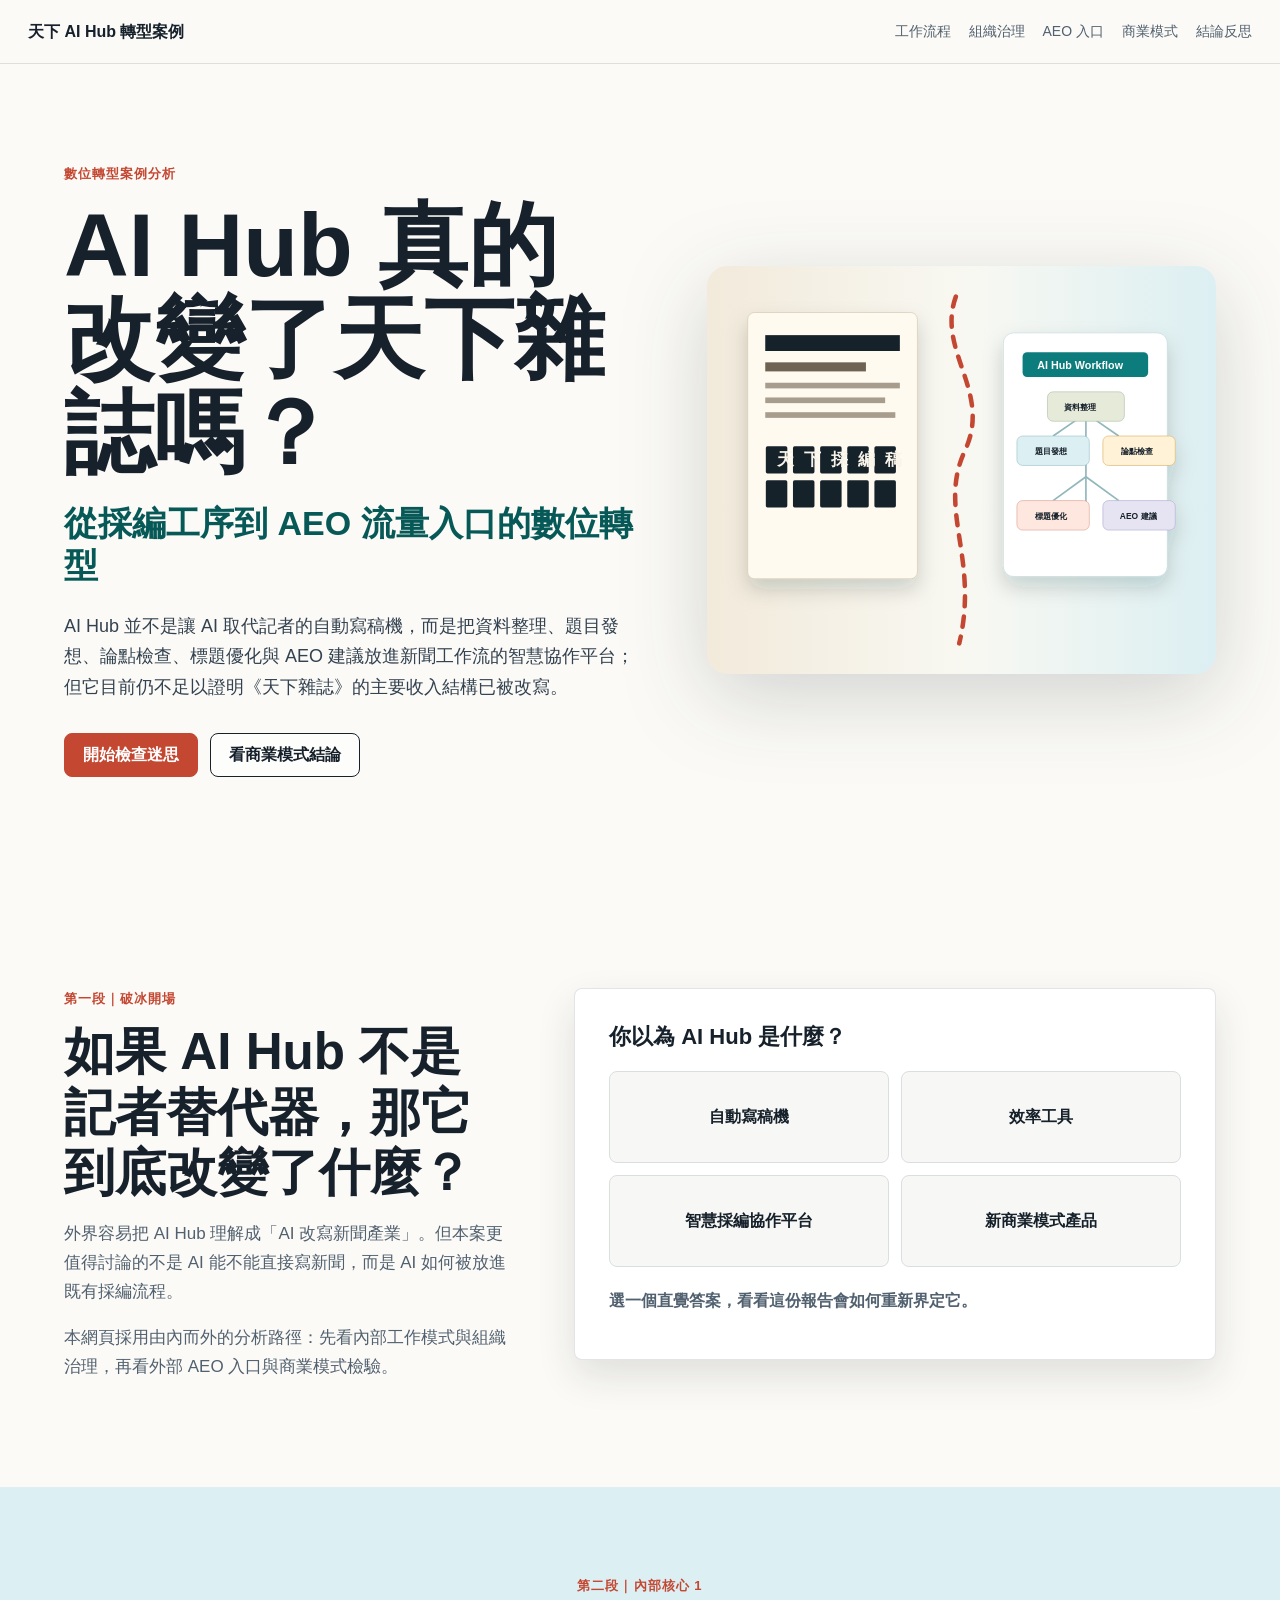
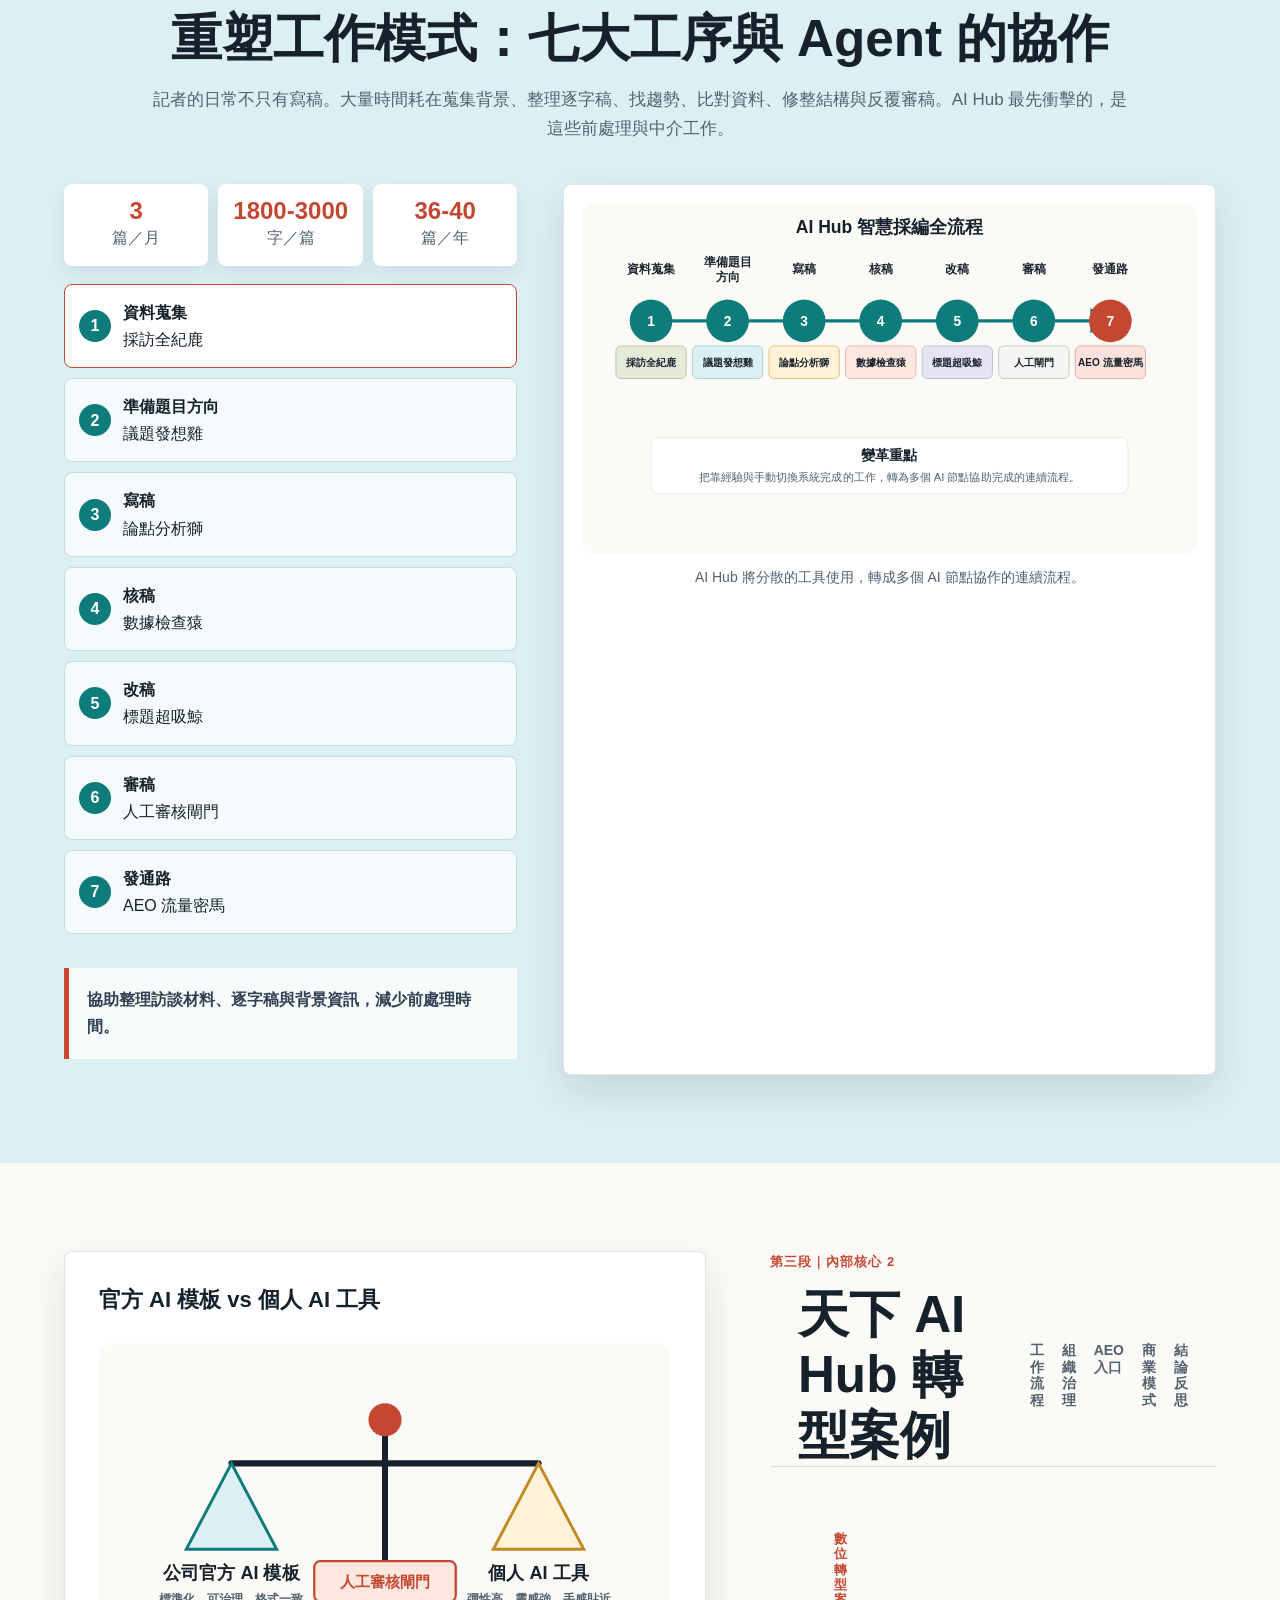
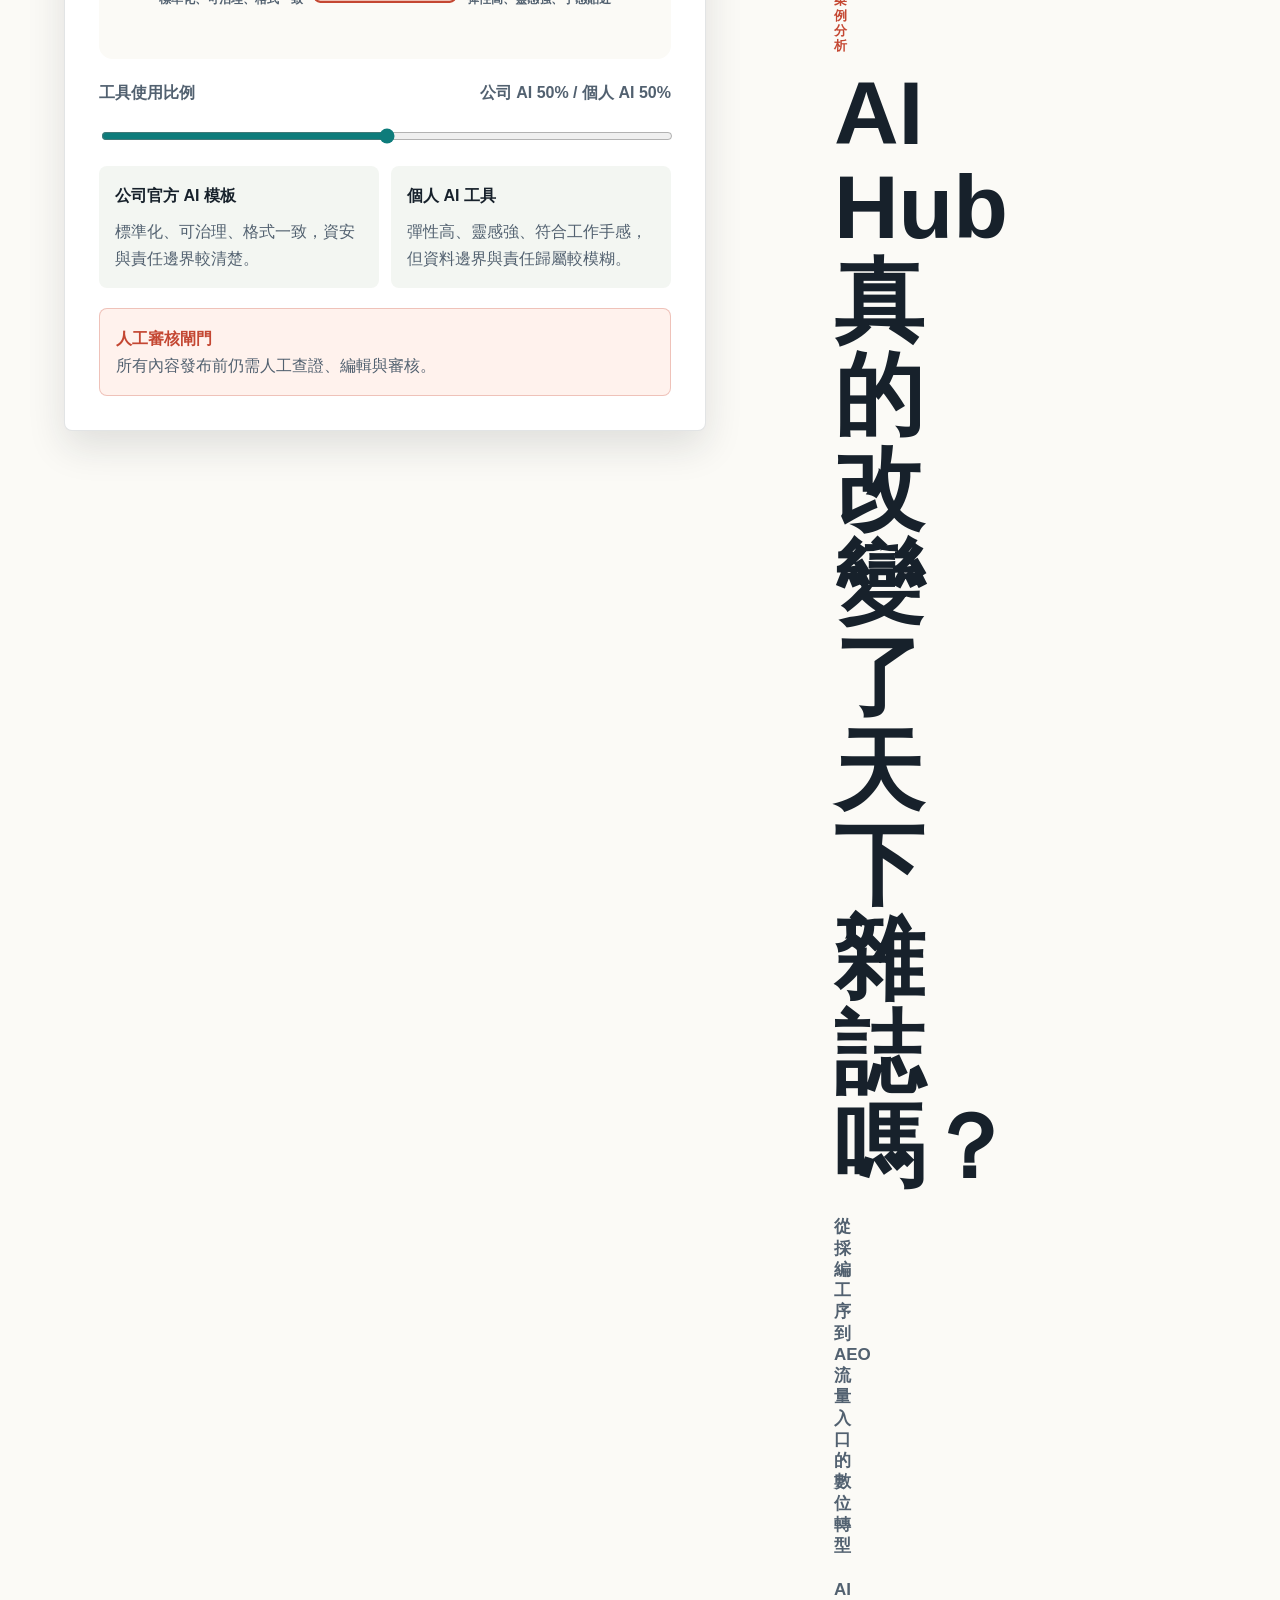
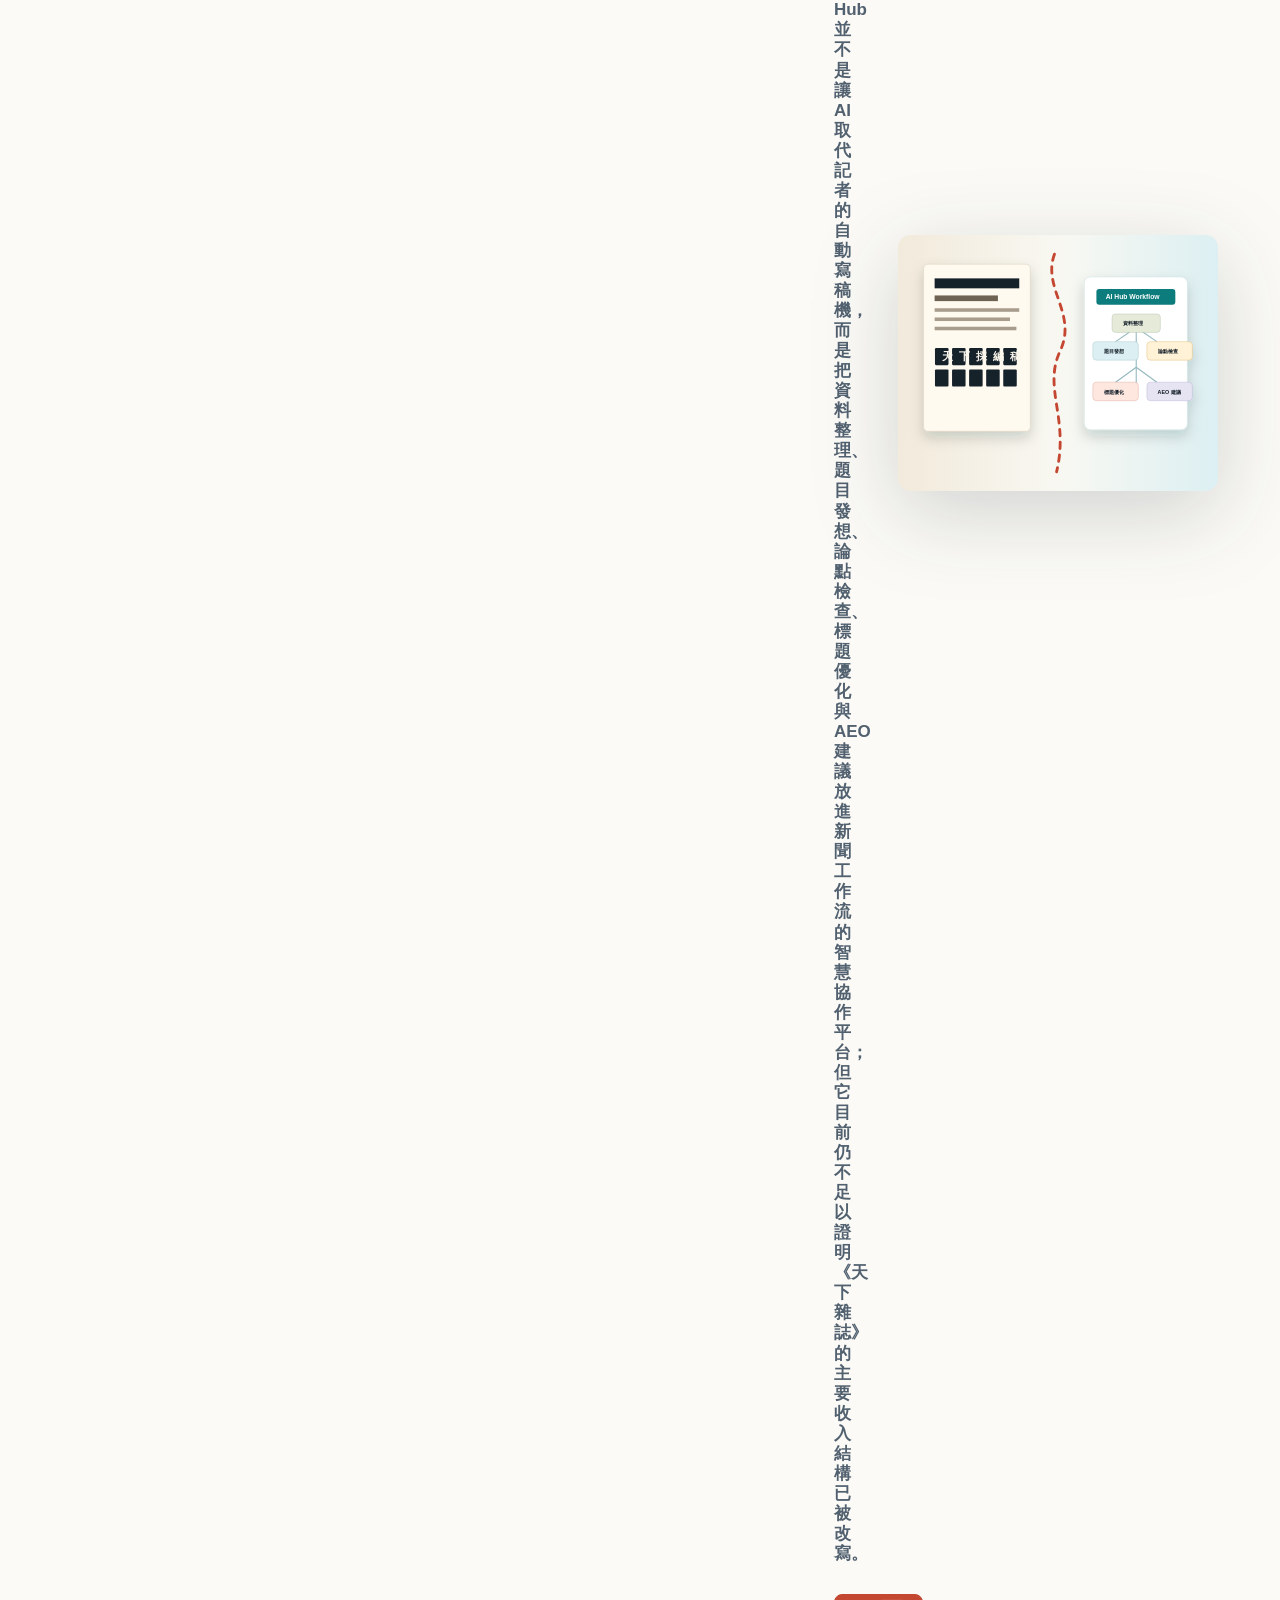
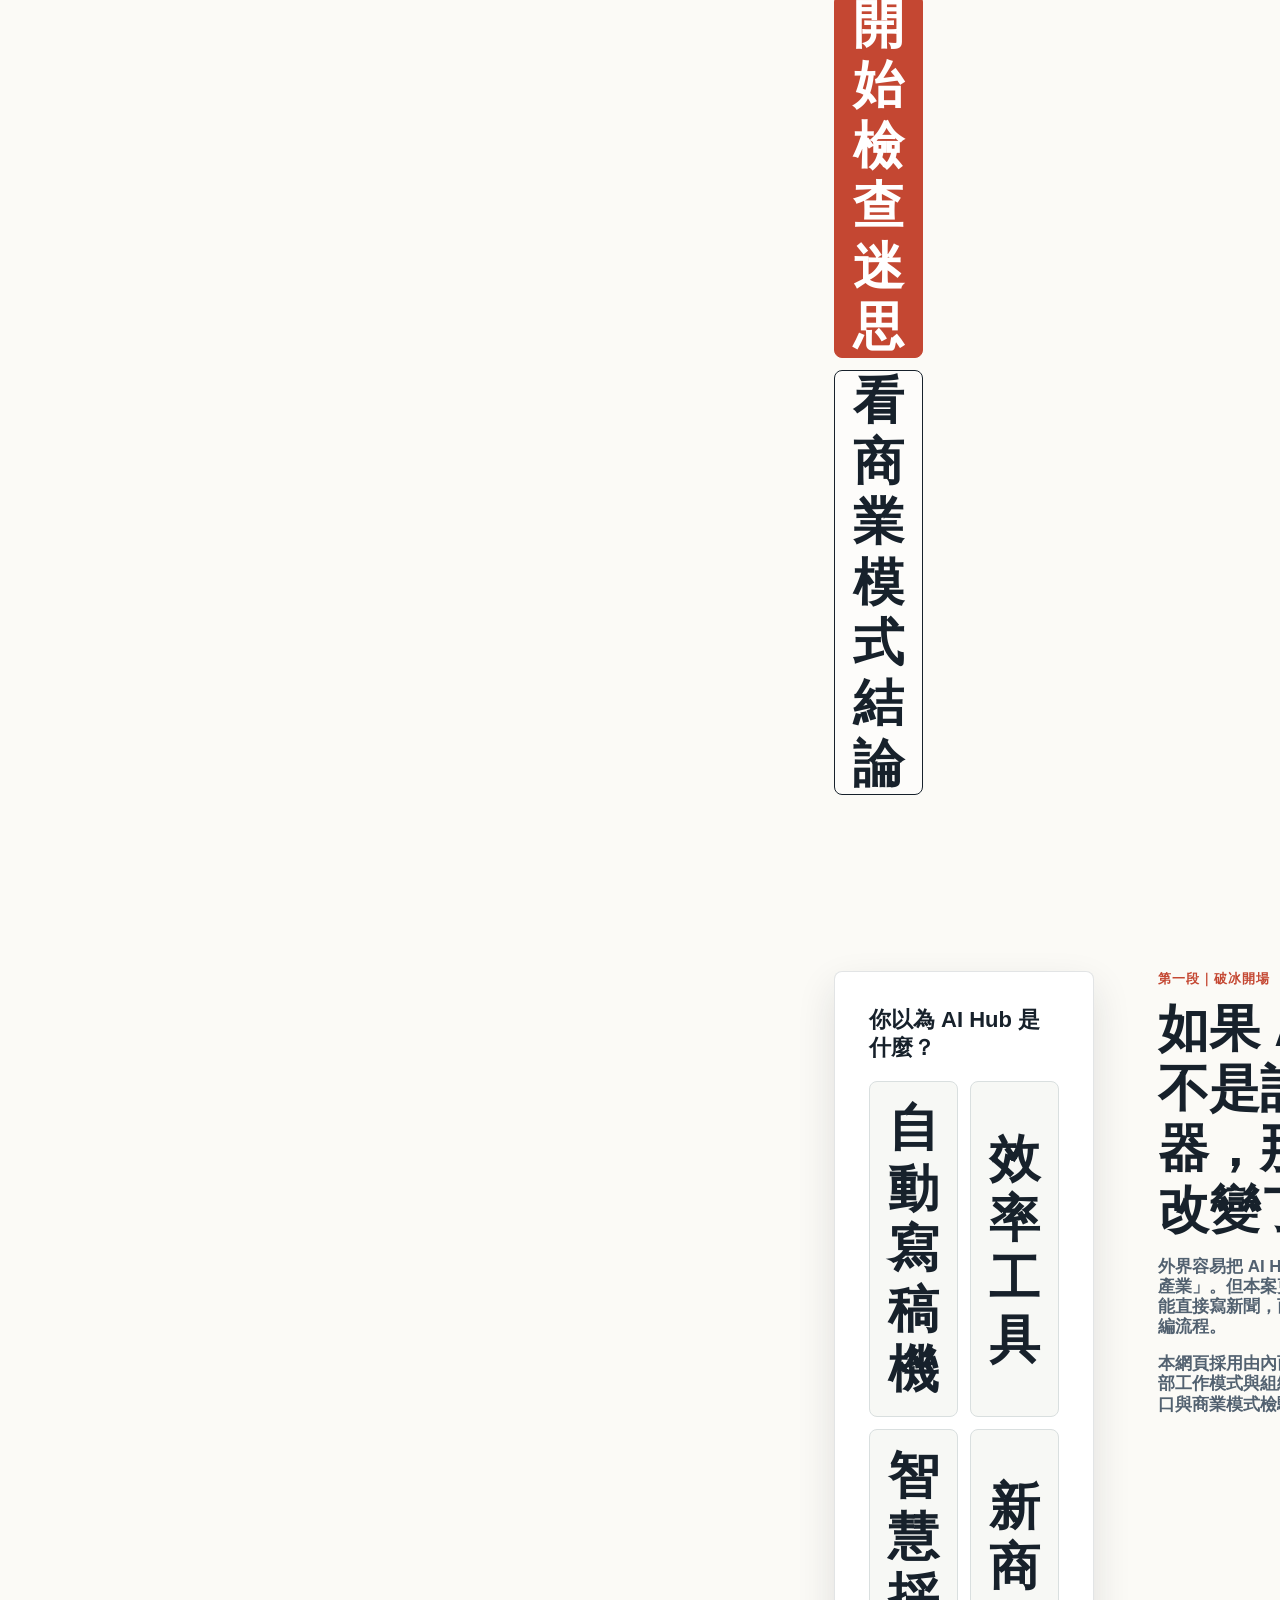
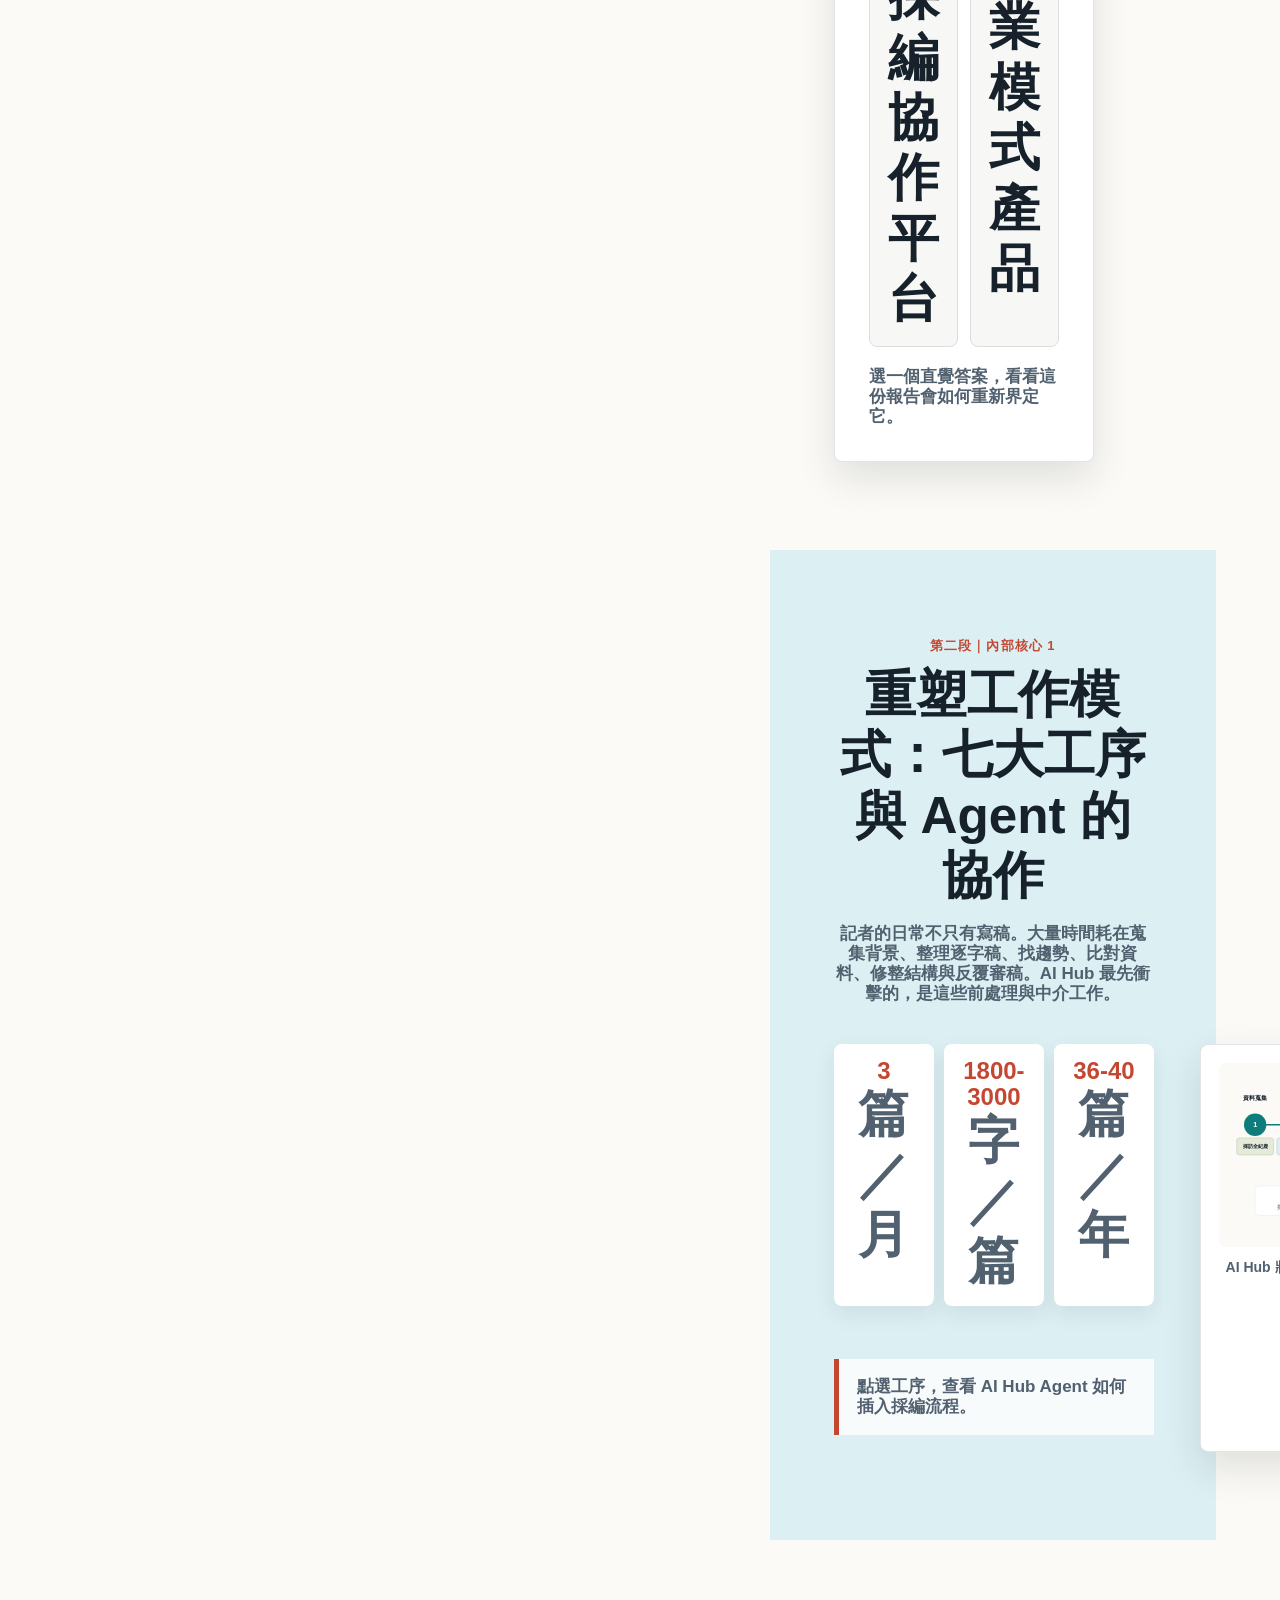
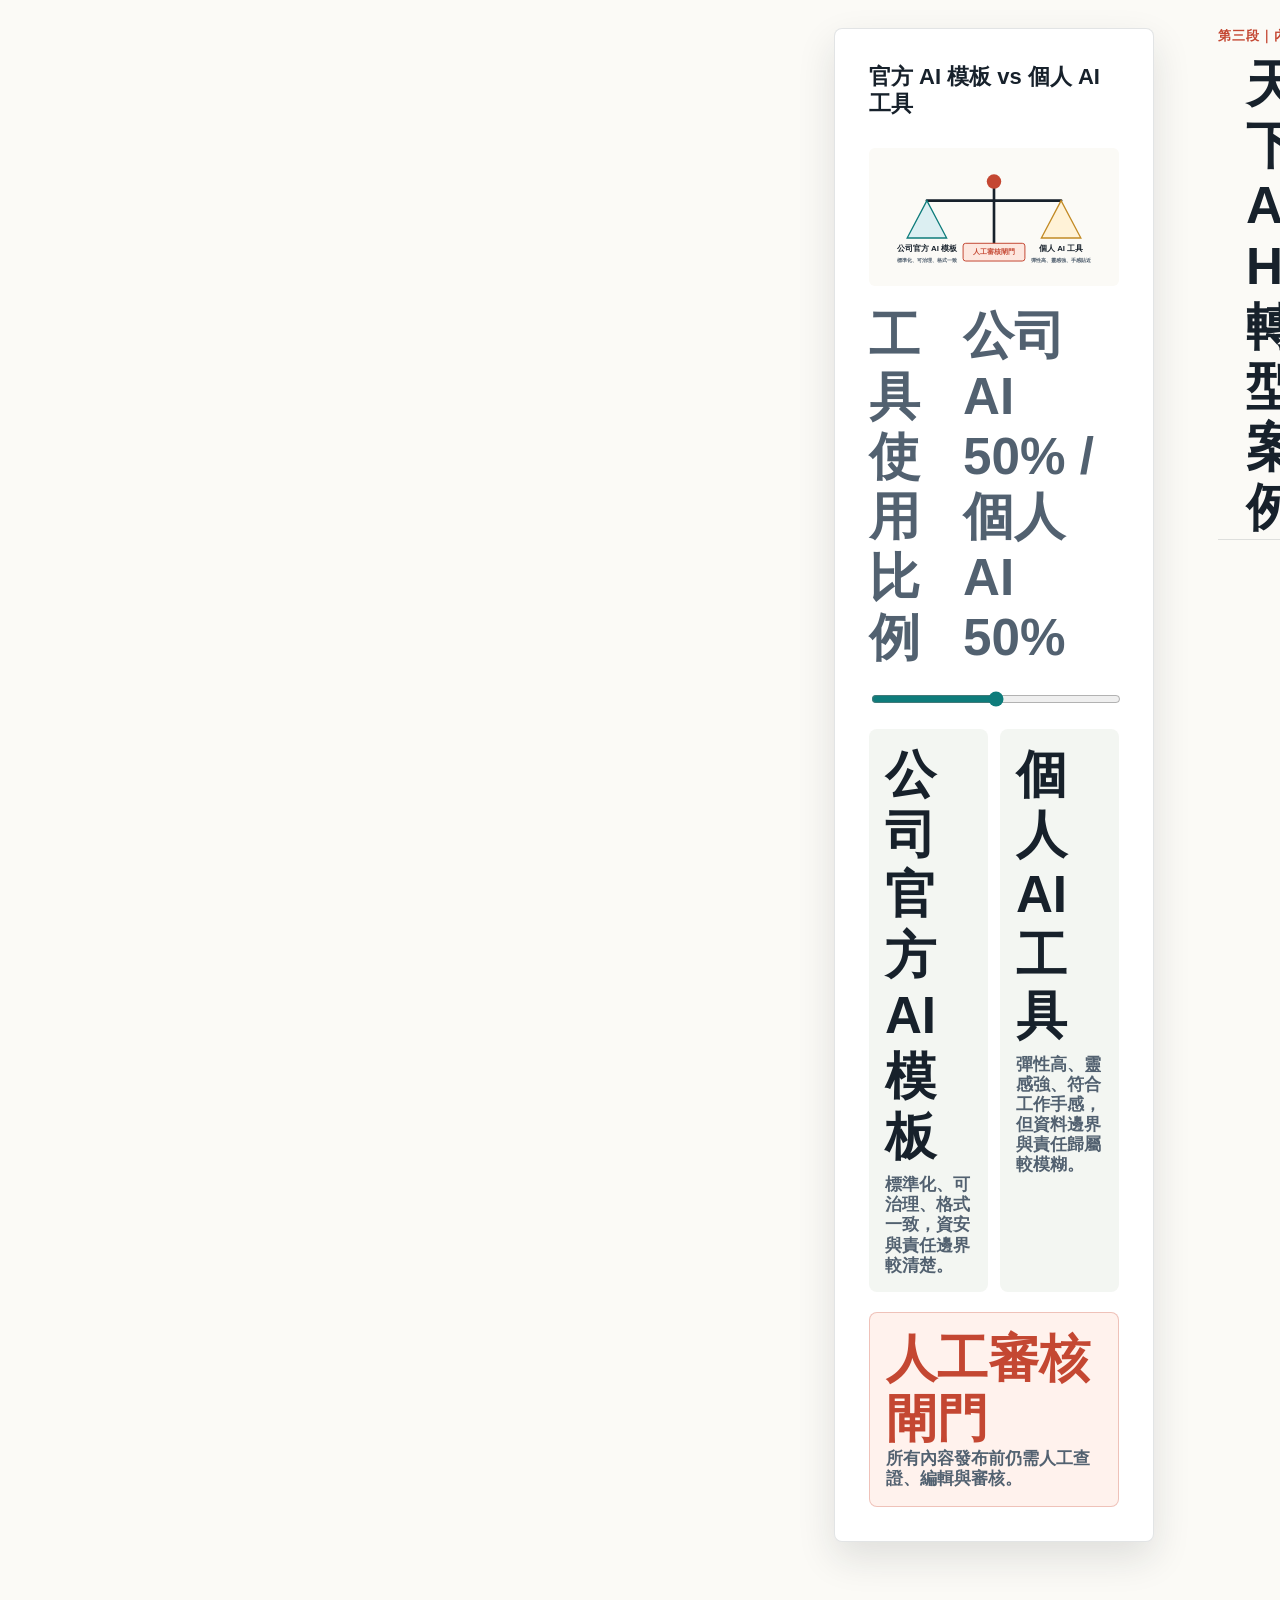
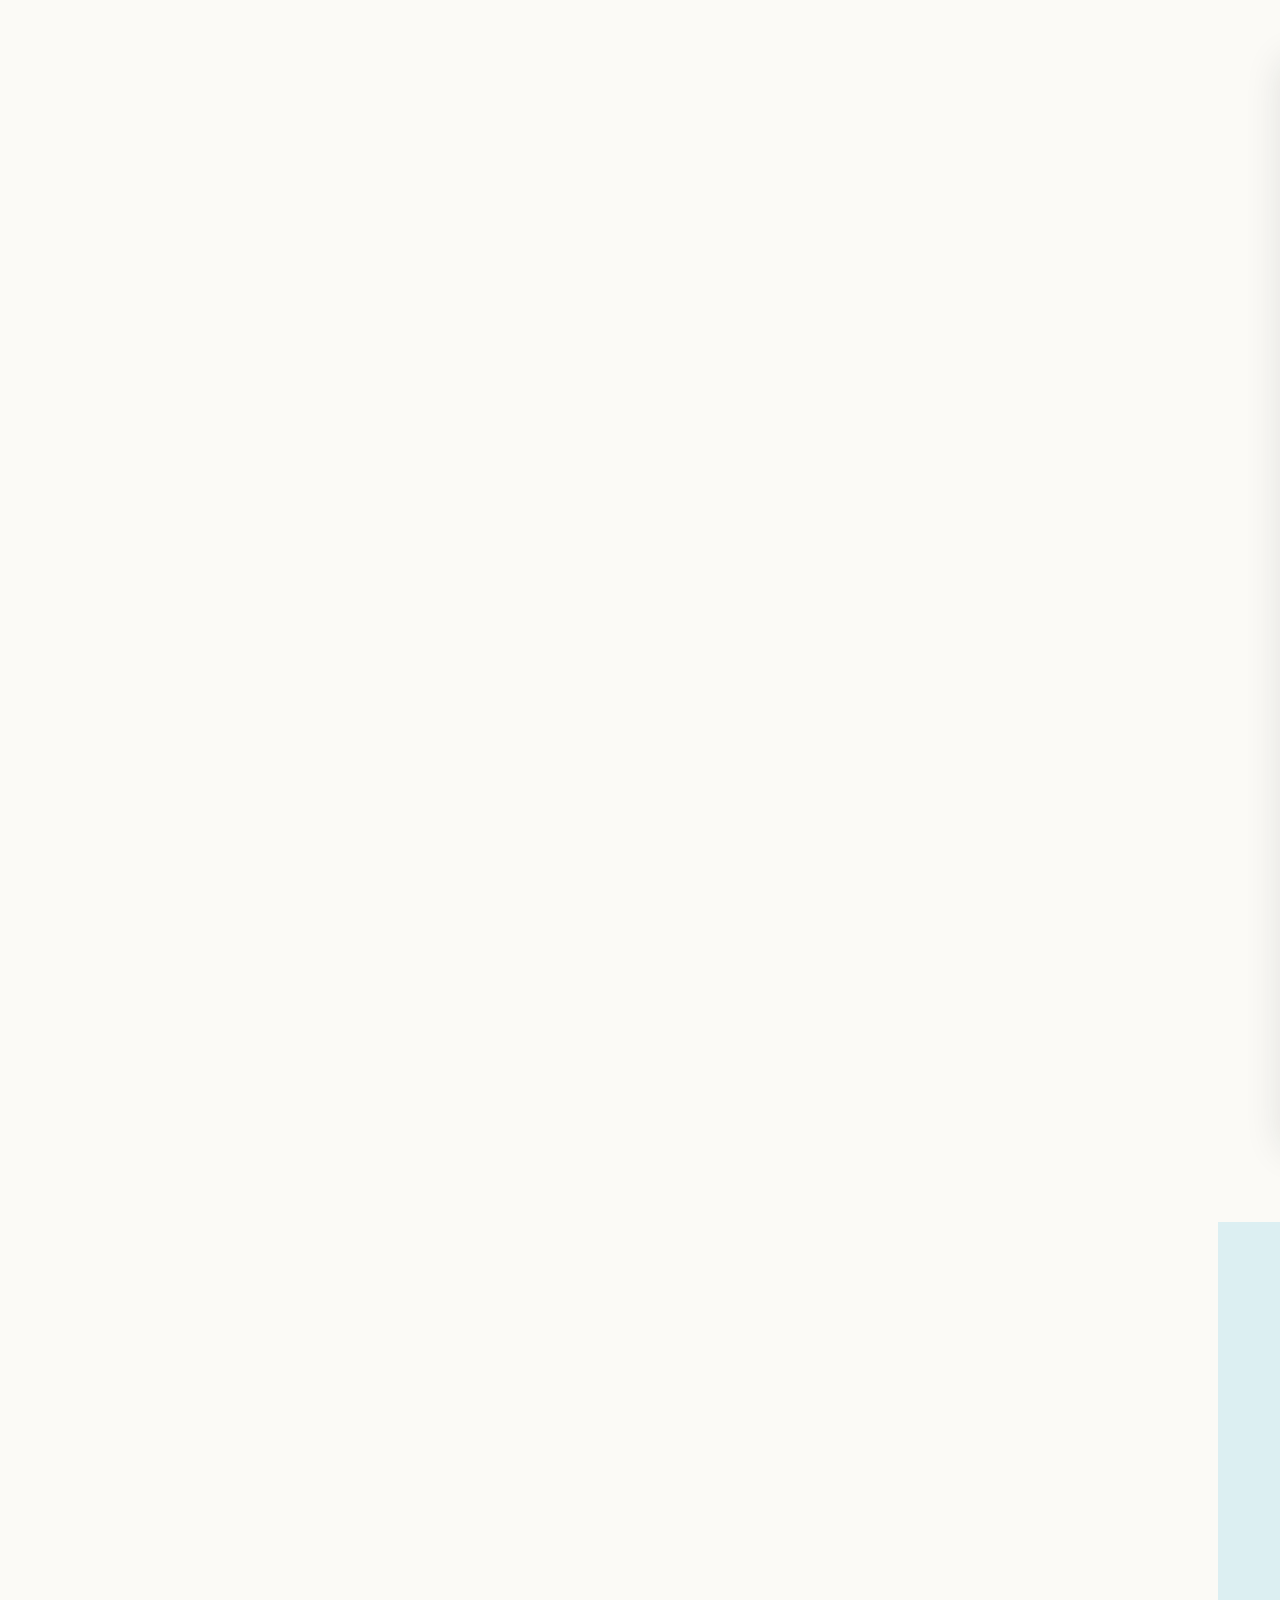
==== commit 4548e599: "Update index.html" ====
--- a/index.html
+++ b/index.html
@@ -96,7 +96,204 @@
         <div class="section-grid reverse">
           <div class="section-intro sticky-note">
             <p class="eyebrow">第三段｜內部核心 2</p>
-            <h2>組織模式的陣痛與治理：影子 IT 與人工審核閘門</h2>
+            <h2><!doctype html>
+<html lang="zh-Hant">
+  <head>
+    <meta charset="utf-8" />
+    <meta name="viewport" content="width=device-width, initial-scale=1" />
+    <title>AI Hub 真的改變了天下雜誌嗎？</title>
+    <meta
+      name="description"
+      content="從採編工序、組織治理到 AEO 流量入口，檢驗天下雜誌 AI Hub 導入後的數位轉型邊界。"
+    />
+    <link rel="stylesheet" href="style.css" />
+  </head>
+  <body>
+    <header class="site-header" aria-label="報告導覽">
+      <a class="brand" href="#top">天下 AI Hub 轉型案例</a>
+      <nav class="nav-links" aria-label="頁面段落">
+        <a href="#workflow">工作流程</a>
+        <a href="#governance">組織治理</a>
+        <a href="#aeo">AEO 入口</a>
+        <a href="#business">商業模式</a>
+        <a href="#reflection">結論反思</a>
+      </nav>
+      <div class="progress" aria-hidden="true"><span id="readProgress"></span></div>
+    </header>
+
+    <main id="top">
+      <section class="hero section-band">
+        <div class="hero-copy">
+          <p class="eyebrow">數位轉型案例分析</p>
+          <h1>AI Hub 真的改變了天下雜誌嗎？</h1>
+          <p class="dek">從採編工序到 AEO 流量入口的數位轉型</p>
+          <p class="lead">
+            AI Hub 並不是讓 AI 取代記者的自動寫稿機，而是把資料整理、題目發想、論點檢查、標題優化與 AEO 建議放進新聞工作流的智慧協作平台；但它目前仍不足以證明《天下雜誌》的主要收入結構已被改寫。
+          </p>
+          <div class="hero-actions" aria-label="快速跳轉">
+            <a class="button primary" href="#myth">開始檢查迷思</a>
+            <a class="button ghost" href="#business">看商業模式結論</a>
+          </div>
+        </div>
+        <div class="hero-visual" aria-label="傳統採編與 AI 模組介面的分裂式概念圖">
+          <img src="assets/svg/hero-media-transformation.svg" alt="" />
+        </div>
+      </section>
+
+      <section id="myth" class="section-band">
+        <div class="section-grid">
+          <div class="section-intro sticky-note">
+            <p class="eyebrow">第一段｜破冰開場</p>
+            <h2>如果 AI Hub 不是記者替代器，那它到底改變了什麼？</h2>
+            <p>
+              外界容易把 AI Hub 理解成「AI 改寫新聞產業」。但本案更值得討論的不是 AI 能不能直接寫新聞，而是 AI 如何被放進既有採編流程。
+            </p>
+            <p>
+              本網頁採用由內而外的分析路徑：先看內部工作模式與組織治理，再看外部 AEO 入口與商業模式檢驗。
+            </p>
+          </div>
+          <div class="interactive-panel" aria-labelledby="myth-title">
+            <h3 id="myth-title">你以為 AI Hub 是什麼？</h3>
+            <div class="choice-grid" data-quiz="myth">
+              <button class="choice" data-correct="false">自動寫稿機</button>
+              <button class="choice" data-correct="partial">效率工具</button>
+              <button class="choice" data-correct="true">智慧採編協作平台</button>
+              <button class="choice" data-correct="false">新商業模式產品</button>
+            </div>
+            <p class="feedback" id="mythFeedback" aria-live="polite">選一個直覺答案，看看這份報告會如何重新界定它。</p>
+          </div>
+        </div>
+      </section>
+
+      <section id="workflow" class="section-band tinted">
+        <div class="section-heading">
+          <p class="eyebrow">第二段｜內部核心 1</p>
+          <h2>重塑工作模式：七大工序與 Agent 的協作</h2>
+          <p>
+            記者的日常不只有寫稿。大量時間耗在蒐集背景、整理逐字稿、找趨勢、比對資料、修整結構與反覆審稿。AI Hub 最先衝擊的，是這些前處理與中介工作。
+          </p>
+        </div>
+        <div class="workflow-layout">
+          <div class="workflow-controls">
+            <div class="stat-strip">
+              <span><strong>3</strong> 篇／月</span>
+              <span><strong>1800-3000</strong> 字／篇</span>
+              <span><strong>36-40</strong> 篇／年</span>
+            </div>
+            <div class="stepper" id="workflowStepper" aria-label="AI Hub 採編流程步進"></div>
+            <p class="insight" id="workflowInsight">點選工序，查看 AI Hub Agent 如何插入採編流程。</p>
+          </div>
+          <figure class="diagram-frame">
+            <img src="assets/svg/ai-hub-workflow.svg" alt="AI Hub 智慧採編全流程圖" />
+            <figcaption>AI Hub 將分散的工具使用，轉成多個 AI 節點協作的連續流程。</figcaption>
+          </figure>
+        </div>
+      </section>
+
+      <section id="governance" class="section-band">
+        <div class="section-grid reverse">
+          <div class="section-intro sticky-note">
+            <p class="eyebrow">第三段｜內部核心 2</p>
+            <h2><!doctype html>
+<html lang="zh-Hant">
+  <head>
+    <meta charset="utf-8" />
+    <meta name="viewport" content="width=device-width, initial-scale=1" />
+    <title>AI Hub 真的改變了天下雜誌嗎？</title>
+    <meta
+      name="description"
+      content="從採編工序、組織治理到 AEO 流量入口，檢驗天下雜誌 AI Hub 導入後的數位轉型邊界。"
+    />
+    <link rel="stylesheet" href="style.css" />
+  </head>
+  <body>
+    <header class="site-header" aria-label="報告導覽">
+      <a class="brand" href="#top">天下 AI Hub 轉型案例</a>
+      <nav class="nav-links" aria-label="頁面段落">
+        <a href="#workflow">工作流程</a>
+        <a href="#governance">組織治理</a>
+        <a href="#aeo">AEO 入口</a>
+        <a href="#business">商業模式</a>
+        <a href="#reflection">結論反思</a>
+      </nav>
+      <div class="progress" aria-hidden="true"><span id="readProgress"></span></div>
+    </header>
+
+    <main id="top">
+      <section class="hero section-band">
+        <div class="hero-copy">
+          <p class="eyebrow">數位轉型案例分析</p>
+          <h1>AI Hub 真的改變了天下雜誌嗎？</h1>
+          <p class="dek">從採編工序到 AEO 流量入口的數位轉型</p>
+          <p class="lead">
+            AI Hub 並不是讓 AI 取代記者的自動寫稿機，而是把資料整理、題目發想、論點檢查、標題優化與 AEO 建議放進新聞工作流的智慧協作平台；但它目前仍不足以證明《天下雜誌》的主要收入結構已被改寫。
+          </p>
+          <div class="hero-actions" aria-label="快速跳轉">
+            <a class="button primary" href="#myth">開始檢查迷思</a>
+            <a class="button ghost" href="#business">看商業模式結論</a>
+          </div>
+        </div>
+        <div class="hero-visual" aria-label="傳統採編與 AI 模組介面的分裂式概念圖">
+          <img src="assets/svg/hero-media-transformation.svg" alt="" />
+        </div>
+      </section>
+
+      <section id="myth" class="section-band">
+        <div class="section-grid">
+          <div class="section-intro sticky-note">
+            <p class="eyebrow">第一段｜破冰開場</p>
+            <h2>如果 AI Hub 不是記者替代器，那它到底改變了什麼？</h2>
+            <p>
+              外界容易把 AI Hub 理解成「AI 改寫新聞產業」。但本案更值得討論的不是 AI 能不能直接寫新聞，而是 AI 如何被放進既有採編流程。
+            </p>
+            <p>
+              本網頁採用由內而外的分析路徑：先看內部工作模式與組織治理，再看外部 AEO 入口與商業模式檢驗。
+            </p>
+          </div>
+          <div class="interactive-panel" aria-labelledby="myth-title">
+            <h3 id="myth-title">你以為 AI Hub 是什麼？</h3>
+            <div class="choice-grid" data-quiz="myth">
+              <button class="choice" data-correct="false">自動寫稿機</button>
+              <button class="choice" data-correct="partial">效率工具</button>
+              <button class="choice" data-correct="true">智慧採編協作平台</button>
+              <button class="choice" data-correct="false">新商業模式產品</button>
+            </div>
+            <p class="feedback" id="mythFeedback" aria-live="polite">選一個直覺答案，看看這份報告會如何重新界定它。</p>
+          </div>
+        </div>
+      </section>
+
+      <section id="workflow" class="section-band tinted">
+        <div class="section-heading">
+          <p class="eyebrow">第二段｜內部核心 1</p>
+          <h2>重塑工作模式：七大工序與 Agent 的協作</h2>
+          <p>
+            記者的日常不只有寫稿。大量時間耗在蒐集背景、整理逐字稿、找趨勢、比對資料、修整結構與反覆審稿。AI Hub 最先衝擊的，是這些前處理與中介工作。
+          </p>
+        </div>
+        <div class="workflow-layout">
+          <div class="workflow-controls">
+            <div class="stat-strip">
+              <span><strong>3</strong> 篇／月</span>
+              <span><strong>1800-3000</strong> 字／篇</span>
+              <span><strong>36-40</strong> 篇／年</span>
+            </div>
+            <div class="stepper" id="workflowStepper" aria-label="AI Hub 採編流程步進"></div>
+            <p class="insight" id="workflowInsight">點選工序，查看 AI Hub Agent 如何插入採編流程。</p>
+          </div>
+          <figure class="diagram-frame">
+            <img src="assets/svg/ai-hub-workflow.svg" alt="AI Hub 智慧採編全流程圖" />
+            <figcaption>AI Hub 將分散的工具使用，轉成多個 AI 節點協作的連續流程。</figcaption>
+          </figure>
+        </div>
+      </section>
+
+      <section id="governance" class="section-band">
+        <div class="section-grid reverse">
+          <div class="section-intro sticky-note">
+            <p class="eyebrow">第三段｜內部核心 2</p>
+            <h2>AI 導入後的磨合：員工各自用 AI，內容仍要有人把關
+</h2>
             <p>
               公司希望透過官方 AI 模板建立標準流程，但前線記者仍使用 ChatGPT、NotebookLM、Gemini、Claude 等個人工具，形成官方平台與個人工具並行的過渡期。
             </p>
@@ -198,3 +395,207 @@
     <script src="script.js"></script>
   </body>
 </html>
+</h2>
+            <p>
+              公司希望透過官方 AI 模板建立標準流程，但前線記者仍使用 ChatGPT、NotebookLM、Gemini、Claude 等個人工具，形成官方平台與個人工具並行的過渡期。
+            </p>
+            <p>
+              這不是公司工具失敗，而是組織正在從零散個人工具走向制度化平台的過渡期。
+            </p>
+          </div>
+          <div class="interactive-panel governance-panel">
+            <h3>官方 AI 模板 vs 個人 AI 工具</h3>
+            <figure class="mini-figure">
+              <img src="assets/svg/ai-governance-balance.svg" alt="官方 AI 與個人 AI 工具治理天平" />
+            </figure>
+            <label class="range-label" for="governanceRange">
+              工具使用比例
+              <span id="rangeValue">公司 AI 50% / 個人 AI 50%</span>
+            </label>
+            <input id="governanceRange" type="range" min="0" max="100" value="50" />
+            <div class="comparison">
+              <div>
+                <h4>公司官方 AI 模板</h4>
+                <p>標準化、可治理、格式一致，資安與責任邊界較清楚。</p>
+              </div>
+              <div>
+                <h4>個人 AI 工具</h4>
+                <p>彈性高、靈感強、符合工作手感，但資料邊界與責任歸屬較模糊。</p>
+              </div>
+            </div>
+            <div class="gate">
+              <span>人工審核閘門</span>
+              <p>所有內容發布前仍需人工查證、編輯與審核。</p>
+            </div>
+          </div>
+        </div>
+      </section>
+
+      <section id="aeo" class="section-band dark">
+        <div class="section-heading">
+          <p class="eyebrow">第四段｜外部應用 1</p>
+          <h2>AEO 流量入口的無聲戰爭</h2>
+          <p>
+            AI Hub 直接嵌入 SEO／AEO 能力。媒體競爭不再只是讓 Google 搜尋抓到文章，也要讓 AI 搜尋與答案引擎願意引用、呈現與辨識內容。
+          </p>
+        </div>
+        <div class="aeo-layout">
+          <figure class="diagram-frame dark-frame">
+            <img src="assets/svg/seo-to-aeo-entry-shift.svg" alt="SEO 到 AEO 流量入口轉移圖" />
+          </figure>
+          <div class="interactive-panel dark-panel">
+            <h3>AEO 一定是好事嗎？</h3>
+            <div class="segmented" role="tablist" aria-label="流量入口模式">
+              <button class="active" data-mode="seo" role="tab" aria-selected="true">SEO</button>
+              <button data-mode="aeo" role="tab" aria-selected="false">AEO</button>
+            </div>
+            <div class="path-explainer" id="pathExplainer">
+              <h4>傳統 SEO 路徑</h4>
+              <p>使用者搜尋，點進網站，媒體取得廣告曝光或訂閱轉換機會。</p>
+            </div>
+            <p class="warning">被看見 ≠ 被點擊；被引用 ≠ 被變現</p>
+          </div>
+        </div>
+      </section>
+
+      <section id="business" class="section-band">
+        <div class="section-heading">
+          <p class="eyebrow">第五段｜外部應用 2</p>
+          <h2>商業模式的殘酷檢驗：流程優化 vs. 營收結構重組</h2>
+          <p>
+            不能因為流程變快、AEO 可見度提高，就直接說商業模式已經再造完成。最嚴格的結論是：AI Hub 已開始改變底層運作邏輯，但尚不足以證明它已改寫主要收入結構。
+          </p>
+        </div>
+        <div class="business-layout">
+          <figure class="diagram-frame">
+            <img src="assets/svg/business-model-evidence-layers.svg" alt="商業模式三層證據圖" />
+          </figure>
+          <div class="layer-list" id="businessLayers" aria-label="商業模式三層檢驗"></div>
+        </div>
+      </section>
+
+      <section id="reflection" class="section-band muted">
+        <div class="section-grid">
+          <div class="section-intro sticky-note">
+            <p class="eyebrow">第六段｜結論與反思</p>
+            <h2>AI Hub 是轉型起點，不是轉型終點</h2>
+            <p>
+              AI Hub 的價值不在於一夕之間改寫媒體商業模式，而在於它把採編流程、組織治理與外部流量入口推向下一階段；但真正的變現能力，仍需要被更嚴格檢驗。
+            </p>
+            <figure class="summary-figure">
+              <img src="assets/svg/transformation-boundary-summary.svg" alt="工作流程、組織治理與商業模式三段證據條" />
+            </figure>
+          </div>
+        </div>
+      </section>
+    </main>
+
+    <footer class="site-footer">
+      <p>結論：成熟的數位轉型分析，必須分清楚流程改變、組織改變、入口改變與收入結構改變。</p>
+    </footer>
+
+    <script src="script.js"></script>
+  </body>
+</html>
+</h2>
+            <p>
+              公司希望透過官方 AI 模板建立標準流程，但前線記者仍使用 ChatGPT、NotebookLM、Gemini、Claude 等個人工具，形成官方平台與個人工具並行的過渡期。
+            </p>
+            <p>
+              這不是公司工具失敗，而是組織正在從零散個人工具走向制度化平台的過渡期。
+            </p>
+          </div>
+          <div class="interactive-panel governance-panel">
+            <h3>官方 AI 模板 vs 個人 AI 工具</h3>
+            <figure class="mini-figure">
+              <img src="assets/svg/ai-governance-balance.svg" alt="官方 AI 與個人 AI 工具治理天平" />
+            </figure>
+            <label class="range-label" for="governanceRange">
+              工具使用比例
+              <span id="rangeValue">公司 AI 50% / 個人 AI 50%</span>
+            </label>
+            <input id="governanceRange" type="range" min="0" max="100" value="50" />
+            <div class="comparison">
+              <div>
+                <h4>公司官方 AI 模板</h4>
+                <p>標準化、可治理、格式一致，資安與責任邊界較清楚。</p>
+              </div>
+              <div>
+                <h4>個人 AI 工具</h4>
+                <p>彈性高、靈感強、符合工作手感，但資料邊界與責任歸屬較模糊。</p>
+              </div>
+            </div>
+            <div class="gate">
+              <span>人工審核閘門</span>
+              <p>所有內容發布前仍需人工查證、編輯與審核。</p>
+            </div>
+          </div>
+        </div>
+      </section>
+
+      <section id="aeo" class="section-band dark">
+        <div class="section-heading">
+          <p class="eyebrow">第四段｜外部應用 1</p>
+          <h2>AEO 流量入口的無聲戰爭</h2>
+          <p>
+            AI Hub 直接嵌入 SEO／AEO 能力。媒體競爭不再只是讓 Google 搜尋抓到文章，也要讓 AI 搜尋與答案引擎願意引用、呈現與辨識內容。
+          </p>
+        </div>
+        <div class="aeo-layout">
+          <figure class="diagram-frame dark-frame">
+            <img src="assets/svg/seo-to-aeo-entry-shift.svg" alt="SEO 到 AEO 流量入口轉移圖" />
+          </figure>
+          <div class="interactive-panel dark-panel">
+            <h3>AEO 一定是好事嗎？</h3>
+            <div class="segmented" role="tablist" aria-label="流量入口模式">
+              <button class="active" data-mode="seo" role="tab" aria-selected="true">SEO</button>
+              <button data-mode="aeo" role="tab" aria-selected="false">AEO</button>
+            </div>
+            <div class="path-explainer" id="pathExplainer">
+              <h4>傳統 SEO 路徑</h4>
+              <p>使用者搜尋，點進網站，媒體取得廣告曝光或訂閱轉換機會。</p>
+            </div>
+            <p class="warning">被看見 ≠ 被點擊；被引用 ≠ 被變現</p>
+          </div>
+        </div>
+      </section>
+
+      <section id="business" class="section-band">
+        <div class="section-heading">
+          <p class="eyebrow">第五段｜外部應用 2</p>
+          <h2>商業模式的殘酷檢驗：流程優化 vs. 營收結構重組</h2>
+          <p>
+            不能因為流程變快、AEO 可見度提高，就直接說商業模式已經再造完成。最嚴格的結論是：AI Hub 已開始改變底層運作邏輯，但尚不足以證明它已改寫主要收入結構。
+          </p>
+        </div>
+        <div class="business-layout">
+          <figure class="diagram-frame">
+            <img src="assets/svg/business-model-evidence-layers.svg" alt="商業模式三層證據圖" />
+          </figure>
+          <div class="layer-list" id="businessLayers" aria-label="商業模式三層檢驗"></div>
+        </div>
+      </section>
+
+      <section id="reflection" class="section-band muted">
+        <div class="section-grid">
+          <div class="section-intro sticky-note">
+            <p class="eyebrow">第六段｜結論與反思</p>
+            <h2>AI Hub 是轉型起點，不是轉型終點</h2>
+            <p>
+              AI Hub 的價值不在於一夕之間改寫媒體商業模式，而在於它把採編流程、組織治理與外部流量入口推向下一階段；但真正的變現能力，仍需要被更嚴格檢驗。
+            </p>
+            <figure class="summary-figure">
+              <img src="assets/svg/transformation-boundary-summary.svg" alt="工作流程、組織治理與商業模式三段證據條" />
+            </figure>
+          </div>
+        </div>
+      </section>
+    </main>
+
+    <footer class="site-footer">
+      <p>結論：成熟的數位轉型分析，必須分清楚流程改變、組織改變、入口改變與收入結構改變。</p>
+    </footer>
+
+    <script src="script.js"></script>
+  </body>
+</html>
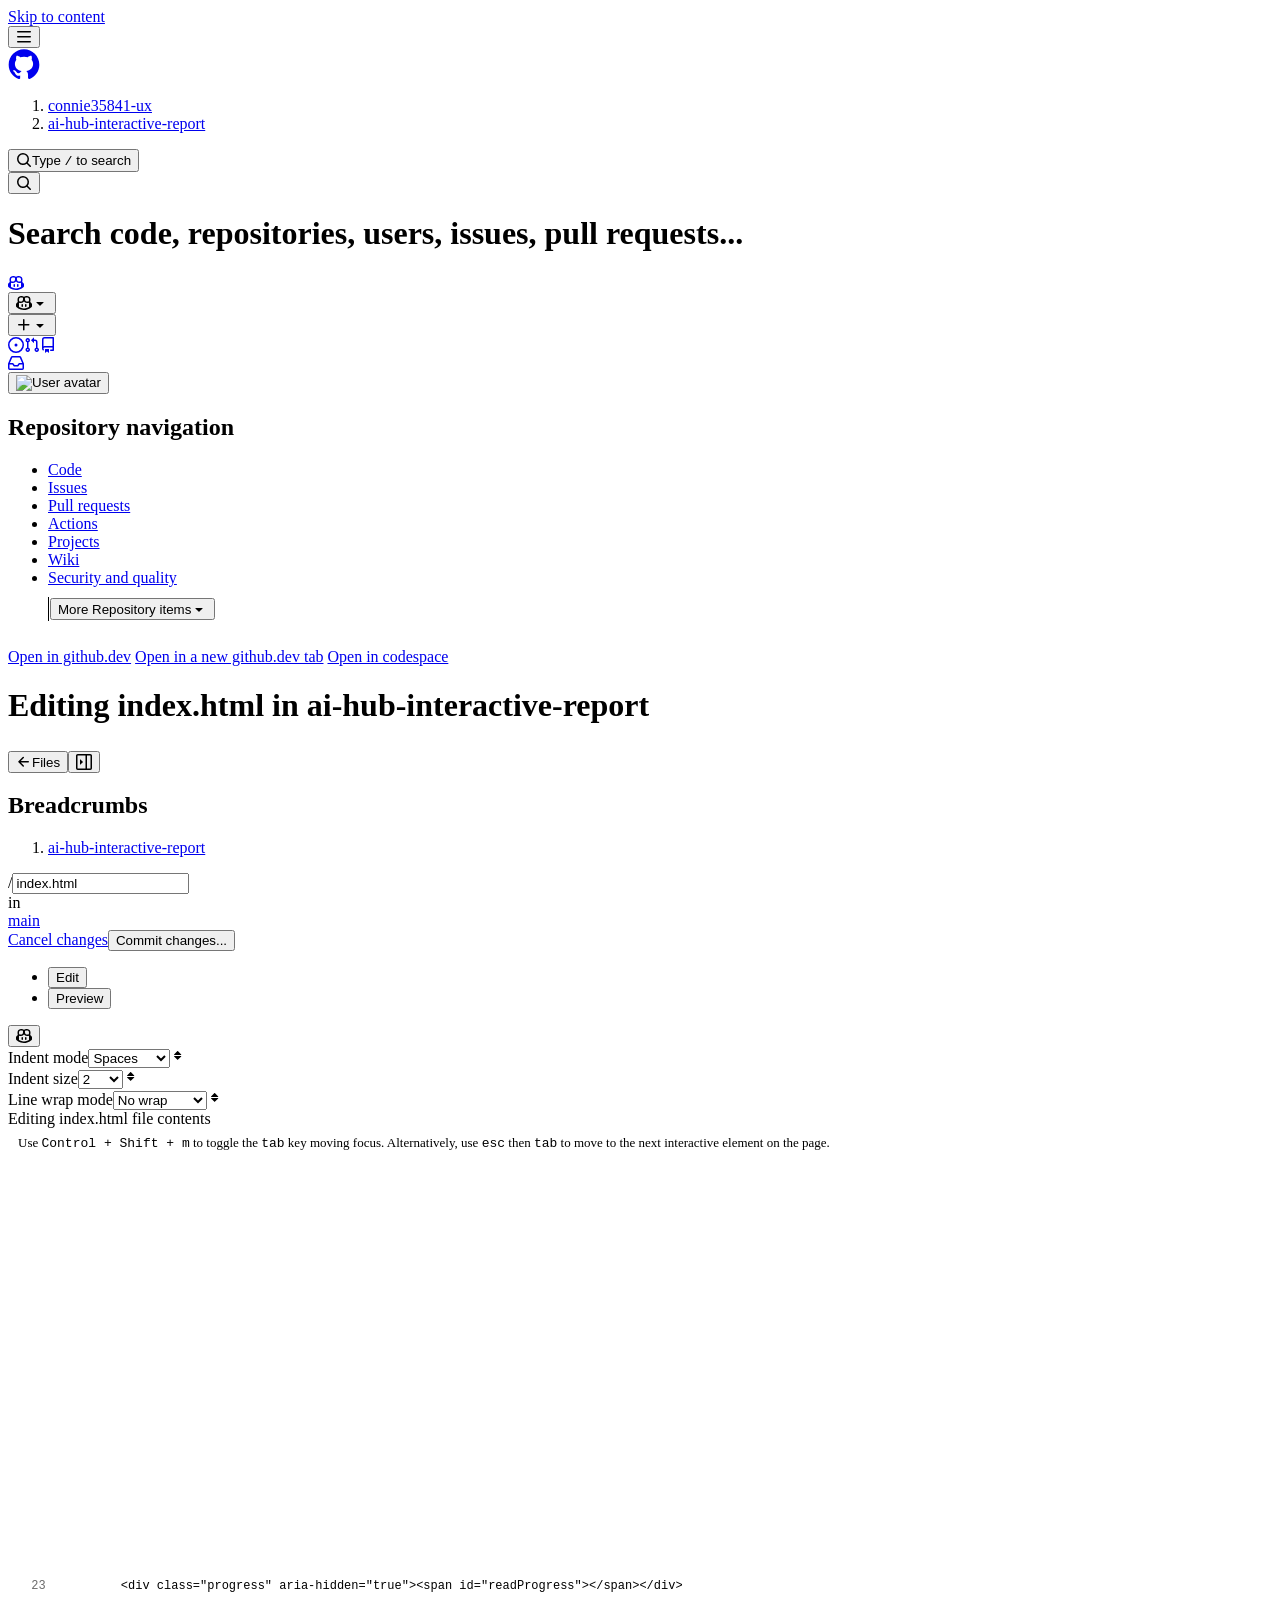
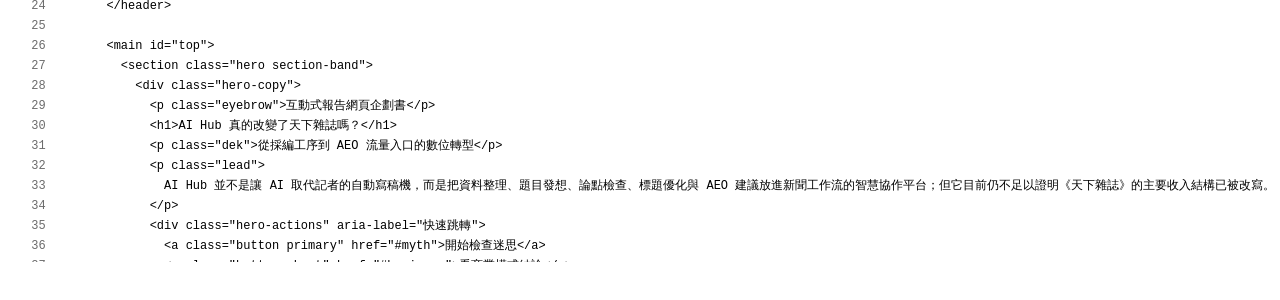
==== commit d5639a0e: "Add files via upload" ====
--- a/index.html
+++ b/index.html
@@ -1,601 +1,1566 @@
-<!doctype html>
-<html lang="zh-Hant">
-  <head>
-    <meta charset="utf-8" />
-    <meta name="viewport" content="width=device-width, initial-scale=1" />
-    <title>AI Hub 真的改變了天下雜誌嗎？</title>
-    <meta
-      name="description"
-      content="從採編工序、組織治理到 AEO 流量入口，檢驗天下雜誌 AI Hub 導入後的數位轉型邊界。"
-    />
-    <link rel="stylesheet" href="style.css" />
-  </head>
-  <body>
-    <header class="site-header" aria-label="報告導覽">
-      <a class="brand" href="#top">天下 AI Hub 轉型案例</a>
-      <nav class="nav-links" aria-label="頁面段落">
-        <a href="#workflow">工作流程</a>
-        <a href="#governance">組織治理</a>
-        <a href="#aeo">AEO 入口</a>
-        <a href="#business">商業模式</a>
-        <a href="#reflection">結論反思</a>
-      </nav>
-      <div class="progress" aria-hidden="true"><span id="readProgress"></span></div>
-    </header>
-
-    <main id="top">
-      <section class="hero section-band">
-        <div class="hero-copy">
-          <p class="eyebrow">數位轉型案例分析</p>
-          <h1>AI Hub 真的改變了天下雜誌嗎？</h1>
-          <p class="dek">從採編工序到 AEO 流量入口的數位轉型</p>
-          <p class="lead">
-            AI Hub 並不是讓 AI 取代記者的自動寫稿機，而是把資料整理、題目發想、論點檢查、標題優化與 AEO 建議放進新聞工作流的智慧協作平台；但它目前仍不足以證明《天下雜誌》的主要收入結構已被改寫。
-          </p>
-          <div class="hero-actions" aria-label="快速跳轉">
-            <a class="button primary" href="#myth">開始檢查迷思</a>
-            <a class="button ghost" href="#business">看商業模式結論</a>
+<!DOCTYPE html>
+<!-- saved from url=(0080)https://github.com/connie35841-ux/ai-hub-interactive-report/edit/main/index.html -->
+<html lang="en" data-color-mode="auto" data-light-theme="light" data-dark-theme="dark" data-a11y-animated-images="system" data-a11y-link-underlines="true" class="js-focus-visible" data-js-focus-visible="" data-turbo-loaded=""><head><meta http-equiv="Content-Type" content="text/html; charset=UTF-8"><style>.ͼ1.cm-focused {outline: 1px dotted #212121;}
+.ͼ1 {position: relative !important; box-sizing: border-box; display: flex !important; flex-direction: column;}
+.ͼ1 .cm-scroller {display: flex !important; align-items: flex-start !important; font-family: monospace; line-height: 1.4; height: 100%; overflow-x: auto; position: relative; z-index: 0; overflow-anchor: none;}
+.ͼ1 .cm-content[contenteditable=true] {-webkit-user-modify: read-write-plaintext-only;}
+.ͼ1 .cm-content {margin: 0; flex-grow: 2; flex-shrink: 0; display: block; white-space: pre; word-wrap: normal; box-sizing: border-box; min-height: 100%; padding: 4px 0; outline: none;}
+.ͼ1 .cm-lineWrapping {white-space: pre-wrap; white-space: break-spaces; word-break: break-word; overflow-wrap: anywhere; flex-shrink: 1;}
+.ͼ2 .cm-content {caret-color: black;}
+.ͼ3 .cm-content {caret-color: white;}
+.ͼ1 .cm-line {display: block; padding: 0 2px 0 6px;}
+.ͼ1 .cm-layer > * {position: absolute;}
+.ͼ1 .cm-layer {position: absolute; left: 0; top: 0; contain: size style;}
+.ͼ2 .cm-selectionBackground {background: #d9d9d9;}
+.ͼ3 .cm-selectionBackground {background: #222;}
+.ͼ2.cm-focused > .cm-scroller > .cm-selectionLayer .cm-selectionBackground {background: #d7d4f0;}
+.ͼ3.cm-focused > .cm-scroller > .cm-selectionLayer .cm-selectionBackground {background: #233;}
+.ͼ1 .cm-cursorLayer {pointer-events: none;}
+.ͼ1.cm-focused > .cm-scroller > .cm-cursorLayer {animation: steps(1) cm-blink 1.2s infinite;}
+@keyframes cm-blink {50% {opacity: 0;}}
+@keyframes cm-blink2 {50% {opacity: 0;}}
+.ͼ1 .cm-cursor, .ͼ1 .cm-dropCursor {border-left: 1.2px solid black; margin-left: -0.6px; pointer-events: none;}
+.ͼ1 .cm-cursor {display: none;}
+.ͼ3 .cm-cursor {border-left-color: #ddd;}
+.ͼ1 .cm-selectionHandle {background-color: currentColor; width: 1.5px;}
+.ͼ1 .cm-selectionHandle-start::before, .ͼ1 .cm-selectionHandle-end::before {content: ""; background-color: inherit; border-radius: 50%; width: 8px; height: 8px; position: absolute; left: -3.25px;}
+.ͼ1 .cm-selectionHandle-start::before {top: -8px;}
+.ͼ1 .cm-selectionHandle-end::before {bottom: -8px;}
+.ͼ1 .cm-dropCursor {position: absolute;}
+.ͼ1.cm-focused > .cm-scroller > .cm-cursorLayer .cm-cursor {display: block;}
+.ͼ1 .cm-iso {unicode-bidi: isolate;}
+.ͼ1 .cm-announced {position: fixed; top: -10000px;}
+@media print {.ͼ1 .cm-announced {display: none;}}
+.ͼ2 .cm-activeLine {background-color: #cceeff44;}
+.ͼ3 .cm-activeLine {background-color: #99eeff33;}
+.ͼ2 .cm-specialChar {color: red;}
+.ͼ3 .cm-specialChar {color: #f78;}
+.ͼ1 .cm-gutters {flex-shrink: 0; display: flex; height: 100%; box-sizing: border-box; z-index: 200;}
+.ͼ1 .cm-gutters-before {inset-inline-start: 0;}
+.ͼ1 .cm-gutters-after {inset-inline-end: 0;}
+.ͼ2 .cm-gutters.cm-gutters-before {border-right-width: 1px;}
+.ͼ2 .cm-gutters.cm-gutters-after {border-left-width: 1px;}
+.ͼ2 .cm-gutters {background-color: #f5f5f5; color: #6c6c6c; border: 0px solid #ddd;}
+.ͼ3 .cm-gutters {background-color: #333338; color: #ccc;}
+.ͼ1 .cm-gutter {display: flex !important; flex-direction: column; flex-shrink: 0; box-sizing: border-box; min-height: 100%; overflow: hidden;}
+.ͼ1 .cm-gutterElement {box-sizing: border-box;}
+.ͼ1 .cm-lineNumbers .cm-gutterElement {padding: 0 3px 0 5px; min-width: 20px; text-align: right; white-space: nowrap;}
+.ͼ2 .cm-activeLineGutter {background-color: #e2f2ff;}
+.ͼ3 .cm-activeLineGutter {background-color: #222227;}
+.ͼ1 .cm-panels {box-sizing: border-box; position: sticky; left: 0; right: 0; z-index: 300;}
+.ͼ2 .cm-panels {background-color: #f5f5f5; color: black;}
+.ͼ2 .cm-panels-top {border-bottom: 1px solid #ddd;}
+.ͼ2 .cm-panels-bottom {border-top: 1px solid #ddd;}
+.ͼ3 .cm-panels {background-color: #333338; color: white;}
+.ͼ1 .cm-dialog label {font-size: 80%;}
+.ͼ1 .cm-dialog {padding: 2px 19px 4px 6px; position: relative;}
+.ͼ1 .cm-dialog-close {position: absolute; top: 3px; right: 4px; background-color: inherit; border: none; font: inherit; font-size: 14px; padding: 0;}
+.ͼ1 .cm-tab {display: inline-block; overflow: hidden; vertical-align: bottom;}
+.ͼ1 .cm-widgetBuffer {vertical-align: text-top; height: 1em; width: 0; display: inline;}
+.ͼ1 .cm-placeholder {color: #888; display: inline-block; vertical-align: top; user-select: none;}
+.ͼ1 .cm-highlightSpace {background-image: radial-gradient(circle at 50% 55%, #aaa 20%, transparent 5%); background-position: center;}
+.ͼ1 .cm-highlightTab {background-image: url('data:image/svg+xml,<svg xmlns="http://www.w3.org/2000/svg" width="200" height="20"><path stroke="%23888" stroke-width="1" fill="none" d="M1 10H196L190 5M190 15L196 10M197 4L197 16"/></svg>'); background-size: auto 100%; background-position: right 90%; background-repeat: no-repeat;}
+.ͼ1 .cm-trailingSpace {background-color: #ff332255;}
+.ͼ1 .cm-button {vertical-align: middle; color: inherit; font-size: 70%; padding: .2em 1em; border-radius: 1px;}
+.ͼ2 .cm-button:active {background-image: linear-gradient(#b4b4b4, #d0d3d6);}
+.ͼ2 .cm-button {background-image: linear-gradient(#eff1f5, #d9d9df); border: 1px solid #888;}
+.ͼ3 .cm-button:active {background-image: linear-gradient(#111, #333);}
+.ͼ3 .cm-button {background-image: linear-gradient(#393939, #111); border: 1px solid #888;}
+.ͼ1 .cm-textfield {vertical-align: middle; color: inherit; font-size: 70%; border: 1px solid silver; padding: .2em .5em;}
+.ͼ2 .cm-textfield {background-color: white;}
+.ͼ3 .cm-textfield {border: 1px solid #555; background-color: inherit;}
+.ͼ1 .cm-panel.cm-search [name=close] {position: absolute; top: 0; right: 4px; background-color: inherit; border: none; font: inherit; padding: 0; margin: 0;}
+.ͼ1 .cm-panel.cm-search input, .ͼ1 .cm-panel.cm-search button, .ͼ1 .cm-panel.cm-search label {margin: .2em .6em .2em 0;}
+.ͼ1 .cm-panel.cm-search input[type=checkbox] {margin-right: .2em;}
+.ͼ1 .cm-panel.cm-search label {font-size: 80%; white-space: pre;}
+.ͼ1 .cm-panel.cm-search {padding: 2px 6px 4px; position: relative;}
+.ͼ2 .cm-searchMatch {background-color: #ffff0054;}
+.ͼ3 .cm-searchMatch {background-color: #00ffff8a;}
+.ͼ2 .cm-searchMatch-selected {background-color: #ff6a0054;}
+.ͼ3 .cm-searchMatch-selected {background-color: #ff00ff8a;}
+.ͼ1.cm-focused .cm-matchingBracket {background-color: #328c8252;}
+.ͼ1.cm-focused .cm-nonmatchingBracket {background-color: #bb555544;}
+.ͼ2j {color: var(--codeMirror-syntax-fgColor-keyword, var(--color-codemirror-syntax-keyword));}
+.ͼ2k {color: var(--codeMirror-syntax-fgColor-comment, var(--color-codemirror-syntax-comment));}
+.ͼ2l {color: var(--codeMirror-matchingBracket-fgColor, var(--color-codemirror-matchingbracket-text));}
+.ͼ2m {color: var(--codeMirror-syntax-fgColor-string, var(--color-codemirror-syntax-string));}
+.ͼ2n {color: var(--codeMirror-syntax-fgColor-constant, var(--color-codemirror-syntax-constant));}
+.ͼ2o {color: var(--codeMirror-syntax-fgColor-constant, var(--color-codemirror-syntax-constant));}
+.ͼ2p {color: var(--codeMirror-syntax-fgColor-entity, var(--color-codemirror-syntax-entity));}
+.ͼ2q {color: var(--codeMirror-syntax-fgColor-variable, var(--color-codemirror-syntax-variable));}
+.ͼ2r {color: inherit;}
+.ͼ2s {font-weight: bold; color: inherit !important;}
+.ͼ2t {color: var(--codeMirror-syntax-fgColor-comment, var(--color-codemirror-syntax-comment));}
+.ͼ2u {text-decoration: underline;}
+.ͼ2v {font-style: italic;}
+.ͼ2w {font-weight: bold;}
+.ͼ2x {text-decoration: line-through;}
+.ͼ2y {color: var(--color-prettylights-syntax-constant);}
+.ͼ2z {color: var(--color-prettylights-syntax-entity-tag);}
+.ͼ2i {background: var(--codeMirror-bgColor, var(--color-codemirror-bg)); color: var(--codeMirror-fgColor, var(--color-codemirror-text)); cursor: text;}
+.ͼ2i .cm-gutters, .ͼ2i .cm-gutters.cm-gutters-before {background: var(--codeMirror-gutters-bgColor, var(--color-codemirror-gutters-bg)); border-right-width: 0;}
+.ͼ2i .cm-lineNumbers .cm-gutterElement {color: var(--codeMirror-lineNumber-fgColor, var(--color-codemirror-linenumber-text)); font-family: var(--fontStack-monospace); font-size: var(--codeMirror-gutter-fontSize, var(--codeMirror-content-fontSize, 12px)); line-height: 20px; padding: 0 16px 0 16px;}
+.ͼ2i .cm-content {caret-color: var(--codeMirror-cursor-fgColor, var(--color-codemirror-cursor)); font-family: var(--fontStack-monospace); font-size: var(--codeMirror-content-fontSize, 12px); background: var(--codeMirror-lines-bgColor, var(--color-codemirror-lines-bg)); line-height: 20px; padding-top: 8px;}
+.ͼ2i.cm-focused .cm-selectionBackground, .ͼ2i .cm-selectionBackground, .ͼ2i .cm-content ::selection {background-color: var(--codeMirror-selection-bgColor, var(--color-codemirror-selection-bg, #d7d4f0));}
+.ͼ2i.cm-focused {outline: none;}
+.ͼ2i.hide-help-until-focus.cm-focused .cm-panels-bottom {display: block;}
+.ͼ2i.hide-help-until-focus .cm-panels-bottom {display: none;}
+.ͼ2i.hide-help .cm-panels-top {display: none; position: absolute;}
+.ͼ2i .cm-content ::-moz-selection {background-color: var(--codeMirror-selection-bgColor, var(--color-codemirror-selection-bg, #d7d4f0));}
+.ͼ2i .cm-activeLine {background-color: var(--codeMirror-activeline-bgColor, var(--color-codemirror-activeline-bg));}
+.ͼ2i .cm-selectionAttachment-mark {background-color: var(--bgColor-accent-muted, var(--codeMirror-selection-bgColor, #d7d4f0)); border-bottom: 1px solid var(--borderColor-accent-emphasis, var(--color-accent-fg)); box-sizing: border-box;}
+.ͼ2i .cm-selectionAttachment-line {background-color: var(--bgColor-accent-muted, var(--codeMirror-selection-bgColor, #d7d4f0)); box-sizing: border-box;}
+.ͼ2i .cm-selectionAttachment-gutter {background-color: var(--bgColor-accent-muted, var(--codeMirror-selection-bgColor, #d7d4f0)); box-shadow: inset 2px 0 0 var(--borderColor-accent-emphasis, var(--color-accent-fg)); color: var(--fgColor-accent, var(--color-accent-fg)); font-weight: 600; box-sizing: border-box;}
+.ͼ2i .cm-line {padding-left: 16px;}
+.ͼ2i .cm-help-panel {background: var(--bgColor-muted, var(--color-canvas-subtle)); padding: 7px 10px; margin: 0; font-size: 13px; line-height: 16px; color: var(--fgColor-muted, var(--color-fg-muted)); cursor: default;}
+.ͼ2i .cm-panels-bottom {border-top: var(--borderWidth-thin, 1px) solid var(--borderColor-default, var(--color-border-default)); background: none;}
+@media (max-width: 544px) {.ͼ2i .cm-panels-bottom {position: relative;}}
+.ͼ2i .cm-panel.cm-search {background: var(--bgColor-muted, var(--color-canvas-subtle)); padding: 8px; font-size: 16px;}
+.ͼ2i .cm-panel.cm-search > button {border-radius: 6px; padding: 4px 8px; background: var(--codeMirror-bgColor, var(--color-codemirror-bg)); color: var(--button-default-fgColor-rest, var(--color-btn-text)); border: 1px solid var(--button-default-borderColor-rest, var(--color-btn-border)); text-transform: capitalize;}
+.ͼ2i .cm-panel.cm-search > label {color: var(--fgColor-default, var(--color-fg-default)); text-transform: capitalize; font-size: 12px;}
+.ͼ2i .cm-panel.cm-search > input {border-radius: 6px; padding: 4px 8px; background: var(--bgColor-default, var(--color-canvas-default)); color: var(--fgColor-default, var(--color-fg-default)); border: 1px solid var(--borderColor-default, var(--color-border-default)); font-size: 12px;}
+.ͼ2i .cm-panel.cm-search > button[name="close"] {padding: 4px;}
+.ͼ2i .cm-panels-top {border-bottom: var(--borderWidth-thin, 1px) solid var(--color-border-default); background: none;}
+.ͼ2i .cm-panel.cm-search input, .ͼ2i .cm-panel.cm-search button, .ͼ2i .cm-panel.cm-search label {margin-right: 8px; margin-bottom: 4px; margin-top: 4px; margin-left: 0;}
+.ͼ2i .cm-lintRange {cursor: help; background-image: none !important;}
+.ͼ2i .cm-placeholder {height: 1em; color: var(--fgColor-muted);}
+.ͼ2i.custom-tooltips .cm-tooltip {border: none !important; background-color: transparent !important;}
+.ͼ2i.custom-tooltips .cm-diagnostic {padding: 0; margin-left: 0 !important; border-left: none !important; white-space: unset;}
+.ͼ23 {color: var(--codeMirror-syntax-fgColor-keyword, var(--color-codemirror-syntax-keyword));}
+.ͼ24 {color: var(--codeMirror-syntax-fgColor-comment, var(--color-codemirror-syntax-comment));}
+.ͼ25 {color: var(--codeMirror-matchingBracket-fgColor, var(--color-codemirror-matchingbracket-text));}
+.ͼ26 {color: var(--codeMirror-syntax-fgColor-string, var(--color-codemirror-syntax-string));}
+.ͼ27 {color: var(--codeMirror-syntax-fgColor-constant, var(--color-codemirror-syntax-constant));}
+.ͼ28 {color: var(--codeMirror-syntax-fgColor-constant, var(--color-codemirror-syntax-constant));}
+.ͼ29 {color: var(--codeMirror-syntax-fgColor-entity, var(--color-codemirror-syntax-entity));}
+.ͼ2a {color: var(--codeMirror-syntax-fgColor-variable, var(--color-codemirror-syntax-variable));}
+.ͼ2b {color: inherit;}
+.ͼ2c {font-weight: bold; color: inherit !important;}
+.ͼ2d {color: var(--codeMirror-syntax-fgColor-comment, var(--color-codemirror-syntax-comment));}
+.ͼ2e {text-decoration: underline;}
+.ͼ2f {font-style: italic;}
+.ͼ2g {font-weight: bold;}
+.ͼ2h {text-decoration: line-through;}
+.ͼ22 {background: var(--codeMirror-bgColor, var(--color-codemirror-bg)); color: var(--codeMirror-fgColor, var(--color-codemirror-text)); cursor: text;}
+.ͼ22 .cm-gutters, .ͼ22 .cm-gutters.cm-gutters-before {background: var(--codeMirror-gutters-bgColor, var(--color-codemirror-gutters-bg)); border-right-width: 0;}
+.ͼ22 .cm-lineNumbers .cm-gutterElement {color: var(--codeMirror-lineNumber-fgColor, var(--color-codemirror-linenumber-text)); font-family: var(--fontStack-monospace); font-size: var(--codeMirror-gutter-fontSize, var(--codeMirror-content-fontSize, 12px)); line-height: 20px; padding: 0 16px 0 16px;}
+.ͼ22 .cm-content {caret-color: var(--codeMirror-cursor-fgColor, var(--color-codemirror-cursor)); font-family: var(--fontStack-monospace); font-size: var(--codeMirror-content-fontSize, 12px); background: var(--codeMirror-lines-bgColor, var(--color-codemirror-lines-bg)); line-height: 20px; padding-top: 8px;}
+.ͼ22.cm-focused .cm-selectionBackground, .ͼ22 .cm-selectionBackground, .ͼ22 .cm-content ::selection {background-color: var(--codeMirror-selection-bgColor, var(--color-codemirror-selection-bg, #d7d4f0));}
+.ͼ22.cm-focused {outline: none;}
+.ͼ22.hide-help-until-focus.cm-focused .cm-panels-bottom {display: block;}
+.ͼ22.hide-help-until-focus .cm-panels-bottom {display: none;}
+.ͼ22.hide-help .cm-panels-top {display: none; position: absolute;}
+.ͼ22 .cm-content ::-moz-selection {background-color: var(--codeMirror-selection-bgColor, var(--color-codemirror-selection-bg, #d7d4f0));}
+.ͼ22 .cm-activeLine {background-color: var(--codeMirror-activeline-bgColor, var(--color-codemirror-activeline-bg));}
+.ͼ22 .cm-selectionAttachment-mark {background-color: var(--bgColor-accent-muted, var(--codeMirror-selection-bgColor, #d7d4f0)); border-bottom: 1px solid var(--borderColor-accent-emphasis, var(--color-accent-fg)); box-sizing: border-box;}
+.ͼ22 .cm-selectionAttachment-line {background-color: var(--bgColor-accent-muted, var(--codeMirror-selection-bgColor, #d7d4f0)); box-sizing: border-box;}
+.ͼ22 .cm-selectionAttachment-gutter {background-color: var(--bgColor-accent-muted, var(--codeMirror-selection-bgColor, #d7d4f0)); box-shadow: inset 2px 0 0 var(--borderColor-accent-emphasis, var(--color-accent-fg)); color: var(--fgColor-accent, var(--color-accent-fg)); font-weight: 600; box-sizing: border-box;}
+.ͼ22 .cm-line {padding-left: 16px;}
+.ͼ22 .cm-help-panel {background: var(--bgColor-muted, var(--color-canvas-subtle)); padding: 7px 10px; margin: 0; font-size: 13px; line-height: 16px; color: var(--fgColor-muted, var(--color-fg-muted)); cursor: default;}
+.ͼ22 .cm-panels-bottom {border-top: var(--borderWidth-thin, 1px) solid var(--borderColor-default, var(--color-border-default)); background: none;}
+@media (max-width: 544px) {.ͼ22 .cm-panels-bottom {position: relative;}}
+.ͼ22 .cm-panel.cm-search {background: var(--bgColor-muted, var(--color-canvas-subtle)); padding: 8px; font-size: 16px;}
+.ͼ22 .cm-panel.cm-search > button {border-radius: 6px; padding: 4px 8px; background: var(--codeMirror-bgColor, var(--color-codemirror-bg)); color: var(--button-default-fgColor-rest, var(--color-btn-text)); border: 1px solid var(--button-default-borderColor-rest, var(--color-btn-border)); text-transform: capitalize;}
+.ͼ22 .cm-panel.cm-search > label {color: var(--fgColor-default, var(--color-fg-default)); text-transform: capitalize; font-size: 12px;}
+.ͼ22 .cm-panel.cm-search > input {border-radius: 6px; padding: 4px 8px; background: var(--bgColor-default, var(--color-canvas-default)); color: var(--fgColor-default, var(--color-fg-default)); border: 1px solid var(--borderColor-default, var(--color-border-default)); font-size: 12px;}
+.ͼ22 .cm-panel.cm-search > button[name="close"] {padding: 4px;}
+.ͼ22 .cm-panels-top {border-bottom: var(--borderWidth-thin, 1px) solid var(--color-border-default); background: none;}
+.ͼ22 .cm-panel.cm-search input, .ͼ22 .cm-panel.cm-search button, .ͼ22 .cm-panel.cm-search label {margin-right: 8px; margin-bottom: 4px; margin-top: 4px; margin-left: 0;}
+.ͼ22 .cm-lintRange {cursor: help; background-image: none !important;}
+.ͼ22 .cm-placeholder {height: 1em; color: var(--fgColor-muted);}
+.ͼ22.custom-tooltips .cm-tooltip {border: none !important; background-color: transparent !important;}
+.ͼ22.custom-tooltips .cm-diagnostic {padding: 0; margin-left: 0 !important; border-left: none !important; white-space: unset;}
+.ͼ21 {height: 85vh; min-height: ; width: 100%;}
+.ͼ1k {color: var(--codeMirror-syntax-fgColor-keyword, var(--color-codemirror-syntax-keyword));}
+.ͼ1l {color: var(--codeMirror-syntax-fgColor-comment, var(--color-codemirror-syntax-comment));}
+.ͼ1m {color: var(--codeMirror-matchingBracket-fgColor, var(--color-codemirror-matchingbracket-text));}
+.ͼ1n {color: var(--codeMirror-syntax-fgColor-string, var(--color-codemirror-syntax-string));}
+.ͼ1o {color: var(--codeMirror-syntax-fgColor-constant, var(--color-codemirror-syntax-constant));}
+.ͼ1p {color: var(--codeMirror-syntax-fgColor-constant, var(--color-codemirror-syntax-constant));}
+.ͼ1q {color: var(--codeMirror-syntax-fgColor-entity, var(--color-codemirror-syntax-entity));}
+.ͼ1r {color: var(--codeMirror-syntax-fgColor-variable, var(--color-codemirror-syntax-variable));}
+.ͼ1s {color: inherit;}
+.ͼ1t {font-weight: bold; color: inherit !important;}
+.ͼ1u {color: var(--codeMirror-syntax-fgColor-comment, var(--color-codemirror-syntax-comment));}
+.ͼ1v {text-decoration: underline;}
+.ͼ1w {font-style: italic;}
+.ͼ1x {font-weight: bold;}
+.ͼ1y {text-decoration: line-through;}
+.ͼ1z {color: var(--color-prettylights-syntax-constant);}
+.ͼ20 {color: var(--color-prettylights-syntax-entity-tag);}
+.ͼ1j {background: var(--codeMirror-bgColor, var(--color-codemirror-bg)); color: var(--codeMirror-fgColor, var(--color-codemirror-text)); cursor: text;}
+.ͼ1j .cm-gutters, .ͼ1j .cm-gutters.cm-gutters-before {background: var(--codeMirror-gutters-bgColor, var(--color-codemirror-gutters-bg)); border-right-width: 0;}
+.ͼ1j .cm-lineNumbers .cm-gutterElement {color: var(--codeMirror-lineNumber-fgColor, var(--color-codemirror-linenumber-text)); font-family: var(--fontStack-monospace); font-size: var(--codeMirror-gutter-fontSize, var(--codeMirror-content-fontSize, 12px)); line-height: 20px; padding: 0 16px 0 16px;}
+.ͼ1j .cm-content {caret-color: var(--codeMirror-cursor-fgColor, var(--color-codemirror-cursor)); font-family: var(--fontStack-monospace); font-size: var(--codeMirror-content-fontSize, 12px); background: var(--codeMirror-lines-bgColor, var(--color-codemirror-lines-bg)); line-height: 20px; padding-top: 8px;}
+.ͼ1j.cm-focused .cm-selectionBackground, .ͼ1j .cm-selectionBackground, .ͼ1j .cm-content ::selection {background-color: var(--codeMirror-selection-bgColor, var(--color-codemirror-selection-bg, #d7d4f0));}
+.ͼ1j.cm-focused {outline: none;}
+.ͼ1j.hide-help-until-focus.cm-focused .cm-panels-bottom {display: block;}
+.ͼ1j.hide-help-until-focus .cm-panels-bottom {display: none;}
+.ͼ1j.hide-help .cm-panels-top {display: none; position: absolute;}
+.ͼ1j .cm-content ::-moz-selection {background-color: var(--codeMirror-selection-bgColor, var(--color-codemirror-selection-bg, #d7d4f0));}
+.ͼ1j .cm-activeLine {background-color: var(--codeMirror-activeline-bgColor, var(--color-codemirror-activeline-bg));}
+.ͼ1j .cm-selectionAttachment-mark {background-color: var(--bgColor-accent-muted, var(--codeMirror-selection-bgColor, #d7d4f0)); border-bottom: 1px solid var(--borderColor-accent-emphasis, var(--color-accent-fg)); box-sizing: border-box;}
+.ͼ1j .cm-selectionAttachment-line {background-color: var(--bgColor-accent-muted, var(--codeMirror-selection-bgColor, #d7d4f0)); box-sizing: border-box;}
+.ͼ1j .cm-selectionAttachment-gutter {background-color: var(--bgColor-accent-muted, var(--codeMirror-selection-bgColor, #d7d4f0)); box-shadow: inset 2px 0 0 var(--borderColor-accent-emphasis, var(--color-accent-fg)); color: var(--fgColor-accent, var(--color-accent-fg)); font-weight: 600; box-sizing: border-box;}
+.ͼ1j .cm-line {padding-left: 16px;}
+.ͼ1j .cm-help-panel {background: var(--bgColor-muted, var(--color-canvas-subtle)); padding: 7px 10px; margin: 0; font-size: 13px; line-height: 16px; color: var(--fgColor-muted, var(--color-fg-muted)); cursor: default;}
+.ͼ1j .cm-panels-bottom {border-top: var(--borderWidth-thin, 1px) solid var(--borderColor-default, var(--color-border-default)); background: none;}
+@media (max-width: 544px) {.ͼ1j .cm-panels-bottom {position: relative;}}
+.ͼ1j .cm-panel.cm-search {background: var(--bgColor-muted, var(--color-canvas-subtle)); padding: 8px; font-size: 16px;}
+.ͼ1j .cm-panel.cm-search > button {border-radius: 6px; padding: 4px 8px; background: var(--codeMirror-bgColor, var(--color-codemirror-bg)); color: var(--button-default-fgColor-rest, var(--color-btn-text)); border: 1px solid var(--button-default-borderColor-rest, var(--color-btn-border)); text-transform: capitalize;}
+.ͼ1j .cm-panel.cm-search > label {color: var(--fgColor-default, var(--color-fg-default)); text-transform: capitalize; font-size: 12px;}
+.ͼ1j .cm-panel.cm-search > input {border-radius: 6px; padding: 4px 8px; background: var(--bgColor-default, var(--color-canvas-default)); color: var(--fgColor-default, var(--color-fg-default)); border: 1px solid var(--borderColor-default, var(--color-border-default)); font-size: 12px;}
+.ͼ1j .cm-panel.cm-search > button[name="close"] {padding: 4px;}
+.ͼ1j .cm-panels-top {border-bottom: var(--borderWidth-thin, 1px) solid var(--color-border-default); background: none;}
+.ͼ1j .cm-panel.cm-search input, .ͼ1j .cm-panel.cm-search button, .ͼ1j .cm-panel.cm-search label {margin-right: 8px; margin-bottom: 4px; margin-top: 4px; margin-left: 0;}
+.ͼ1j .cm-lintRange {cursor: help; background-image: none !important;}
+.ͼ1j .cm-placeholder {height: 1em; color: var(--fgColor-muted);}
+.ͼ1j.custom-tooltips .cm-tooltip {border: none !important; background-color: transparent !important;}
+.ͼ1j.custom-tooltips .cm-diagnostic {padding: 0; margin-left: 0 !important; border-left: none !important; white-space: unset;}
+.ͼ14 {color: var(--codeMirror-syntax-fgColor-keyword, var(--color-codemirror-syntax-keyword));}
+.ͼ15 {color: var(--codeMirror-syntax-fgColor-comment, var(--color-codemirror-syntax-comment));}
+.ͼ16 {color: var(--codeMirror-matchingBracket-fgColor, var(--color-codemirror-matchingbracket-text));}
+.ͼ17 {color: var(--codeMirror-syntax-fgColor-string, var(--color-codemirror-syntax-string));}
+.ͼ18 {color: var(--codeMirror-syntax-fgColor-constant, var(--color-codemirror-syntax-constant));}
+.ͼ19 {color: var(--codeMirror-syntax-fgColor-constant, var(--color-codemirror-syntax-constant));}
+.ͼ1a {color: var(--codeMirror-syntax-fgColor-entity, var(--color-codemirror-syntax-entity));}
+.ͼ1b {color: var(--codeMirror-syntax-fgColor-variable, var(--color-codemirror-syntax-variable));}
+.ͼ1c {color: inherit;}
+.ͼ1d {font-weight: bold; color: inherit !important;}
+.ͼ1e {color: var(--codeMirror-syntax-fgColor-comment, var(--color-codemirror-syntax-comment));}
+.ͼ1f {text-decoration: underline;}
+.ͼ1g {font-style: italic;}
+.ͼ1h {font-weight: bold;}
+.ͼ1i {text-decoration: line-through;}
+.ͼ13 {background: var(--codeMirror-bgColor, var(--color-codemirror-bg)); color: var(--codeMirror-fgColor, var(--color-codemirror-text)); cursor: text;}
+.ͼ13 .cm-gutters, .ͼ13 .cm-gutters.cm-gutters-before {background: var(--codeMirror-gutters-bgColor, var(--color-codemirror-gutters-bg)); border-right-width: 0;}
+.ͼ13 .cm-lineNumbers .cm-gutterElement {color: var(--codeMirror-lineNumber-fgColor, var(--color-codemirror-linenumber-text)); font-family: var(--fontStack-monospace); font-size: var(--codeMirror-gutter-fontSize, var(--codeMirror-content-fontSize, 12px)); line-height: 20px; padding: 0 16px 0 16px;}
+.ͼ13 .cm-content {caret-color: var(--codeMirror-cursor-fgColor, var(--color-codemirror-cursor)); font-family: var(--fontStack-monospace); font-size: var(--codeMirror-content-fontSize, 12px); background: var(--codeMirror-lines-bgColor, var(--color-codemirror-lines-bg)); line-height: 20px; padding-top: 8px;}
+.ͼ13.cm-focused .cm-selectionBackground, .ͼ13 .cm-selectionBackground, .ͼ13 .cm-content ::selection {background-color: var(--codeMirror-selection-bgColor, var(--color-codemirror-selection-bg, #d7d4f0));}
+.ͼ13.cm-focused {outline: none;}
+.ͼ13.hide-help-until-focus.cm-focused .cm-panels-bottom {display: block;}
+.ͼ13.hide-help-until-focus .cm-panels-bottom {display: none;}
+.ͼ13.hide-help .cm-panels-top {display: none; position: absolute;}
+.ͼ13 .cm-content ::-moz-selection {background-color: var(--codeMirror-selection-bgColor, var(--color-codemirror-selection-bg, #d7d4f0));}
+.ͼ13 .cm-activeLine {background-color: var(--codeMirror-activeline-bgColor, var(--color-codemirror-activeline-bg));}
+.ͼ13 .cm-selectionAttachment-mark {background-color: var(--bgColor-accent-muted, var(--codeMirror-selection-bgColor, #d7d4f0)); border-bottom: 1px solid var(--borderColor-accent-emphasis, var(--color-accent-fg)); box-sizing: border-box;}
+.ͼ13 .cm-selectionAttachment-line {background-color: var(--bgColor-accent-muted, var(--codeMirror-selection-bgColor, #d7d4f0)); box-sizing: border-box;}
+.ͼ13 .cm-selectionAttachment-gutter {background-color: var(--bgColor-accent-muted, var(--codeMirror-selection-bgColor, #d7d4f0)); box-shadow: inset 2px 0 0 var(--borderColor-accent-emphasis, var(--color-accent-fg)); color: var(--fgColor-accent, var(--color-accent-fg)); font-weight: 600; box-sizing: border-box;}
+.ͼ13 .cm-line {padding-left: 16px;}
+.ͼ13 .cm-help-panel {background: var(--bgColor-muted, var(--color-canvas-subtle)); padding: 7px 10px; margin: 0; font-size: 13px; line-height: 16px; color: var(--fgColor-muted, var(--color-fg-muted)); cursor: default;}
+.ͼ13 .cm-panels-bottom {border-top: var(--borderWidth-thin, 1px) solid var(--borderColor-default, var(--color-border-default)); background: none;}
+@media (max-width: 544px) {.ͼ13 .cm-panels-bottom {position: relative;}}
+.ͼ13 .cm-panel.cm-search {background: var(--bgColor-muted, var(--color-canvas-subtle)); padding: 8px; font-size: 16px;}
+.ͼ13 .cm-panel.cm-search > button {border-radius: 6px; padding: 4px 8px; background: var(--codeMirror-bgColor, var(--color-codemirror-bg)); color: var(--button-default-fgColor-rest, var(--color-btn-text)); border: 1px solid var(--button-default-borderColor-rest, var(--color-btn-border)); text-transform: capitalize;}
+.ͼ13 .cm-panel.cm-search > label {color: var(--fgColor-default, var(--color-fg-default)); text-transform: capitalize; font-size: 12px;}
+.ͼ13 .cm-panel.cm-search > input {border-radius: 6px; padding: 4px 8px; background: var(--bgColor-default, var(--color-canvas-default)); color: var(--fgColor-default, var(--color-fg-default)); border: 1px solid var(--borderColor-default, var(--color-border-default)); font-size: 12px;}
+.ͼ13 .cm-panel.cm-search > button[name="close"] {padding: 4px;}
+.ͼ13 .cm-panels-top {border-bottom: var(--borderWidth-thin, 1px) solid var(--color-border-default); background: none;}
+.ͼ13 .cm-panel.cm-search input, .ͼ13 .cm-panel.cm-search button, .ͼ13 .cm-panel.cm-search label {margin-right: 8px; margin-bottom: 4px; margin-top: 4px; margin-left: 0;}
+.ͼ13 .cm-lintRange {cursor: help; background-image: none !important;}
+.ͼ13 .cm-placeholder {height: 1em; color: var(--fgColor-muted);}
+.ͼ13.custom-tooltips .cm-tooltip {border: none !important; background-color: transparent !important;}
+.ͼ13.custom-tooltips .cm-diagnostic {padding: 0; margin-left: 0 !important; border-left: none !important; white-space: unset;}
+.ͼ12 {height: 85vh; min-height: ; width: 100%;}
+.ͼm {color: var(--codeMirror-syntax-fgColor-keyword, var(--color-codemirror-syntax-keyword));}
+.ͼn {color: var(--codeMirror-syntax-fgColor-comment, var(--color-codemirror-syntax-comment));}
+.ͼo {color: var(--codeMirror-matchingBracket-fgColor, var(--color-codemirror-matchingbracket-text));}
+.ͼp {color: var(--codeMirror-syntax-fgColor-string, var(--color-codemirror-syntax-string));}
+.ͼq {color: var(--codeMirror-syntax-fgColor-constant, var(--color-codemirror-syntax-constant));}
+.ͼr {color: var(--codeMirror-syntax-fgColor-constant, var(--color-codemirror-syntax-constant));}
+.ͼs {color: var(--codeMirror-syntax-fgColor-entity, var(--color-codemirror-syntax-entity));}
+.ͼt {color: var(--codeMirror-syntax-fgColor-variable, var(--color-codemirror-syntax-variable));}
+.ͼu {color: inherit;}
+.ͼv {font-weight: bold; color: inherit !important;}
+.ͼw {color: var(--codeMirror-syntax-fgColor-comment, var(--color-codemirror-syntax-comment));}
+.ͼx {text-decoration: underline;}
+.ͼy {font-style: italic;}
+.ͼz {font-weight: bold;}
+.ͼ10 {text-decoration: line-through;}
+.ͼ11 {color: var(--color-prettylights-syntax-variable);}
+.ͼl {background: var(--codeMirror-bgColor, var(--color-codemirror-bg)); color: var(--codeMirror-fgColor, var(--color-codemirror-text)); cursor: text;}
+.ͼl .cm-gutters, .ͼl .cm-gutters.cm-gutters-before {background: var(--codeMirror-gutters-bgColor, var(--color-codemirror-gutters-bg)); border-right-width: 0;}
+.ͼl .cm-lineNumbers .cm-gutterElement {color: var(--codeMirror-lineNumber-fgColor, var(--color-codemirror-linenumber-text)); font-family: var(--fontStack-monospace); font-size: var(--codeMirror-gutter-fontSize, var(--codeMirror-content-fontSize, 12px)); line-height: 20px; padding: 0 16px 0 16px;}
+.ͼl .cm-content {caret-color: var(--codeMirror-cursor-fgColor, var(--color-codemirror-cursor)); font-family: var(--fontStack-monospace); font-size: var(--codeMirror-content-fontSize, 12px); background: var(--codeMirror-lines-bgColor, var(--color-codemirror-lines-bg)); line-height: 20px; padding-top: 8px;}
+.ͼl.cm-focused .cm-selectionBackground, .ͼl .cm-selectionBackground, .ͼl .cm-content ::selection {background-color: var(--codeMirror-selection-bgColor, var(--color-codemirror-selection-bg, #d7d4f0));}
+.ͼl.cm-focused {outline: none;}
+.ͼl.hide-help-until-focus.cm-focused .cm-panels-bottom {display: block;}
+.ͼl.hide-help-until-focus .cm-panels-bottom {display: none;}
+.ͼl.hide-help .cm-panels-top {display: none; position: absolute;}
+.ͼl .cm-content ::-moz-selection {background-color: var(--codeMirror-selection-bgColor, var(--color-codemirror-selection-bg, #d7d4f0));}
+.ͼl .cm-activeLine {background-color: var(--codeMirror-activeline-bgColor, var(--color-codemirror-activeline-bg));}
+.ͼl .cm-selectionAttachment-mark {background-color: var(--bgColor-accent-muted, var(--codeMirror-selection-bgColor, #d7d4f0)); border-bottom: 1px solid var(--borderColor-accent-emphasis, var(--color-accent-fg)); box-sizing: border-box;}
+.ͼl .cm-selectionAttachment-line {background-color: var(--bgColor-accent-muted, var(--codeMirror-selection-bgColor, #d7d4f0)); box-sizing: border-box;}
+.ͼl .cm-selectionAttachment-gutter {background-color: var(--bgColor-accent-muted, var(--codeMirror-selection-bgColor, #d7d4f0)); box-shadow: inset 2px 0 0 var(--borderColor-accent-emphasis, var(--color-accent-fg)); color: var(--fgColor-accent, var(--color-accent-fg)); font-weight: 600; box-sizing: border-box;}
+.ͼl .cm-line {padding-left: 16px;}
+.ͼl .cm-help-panel {background: var(--bgColor-muted, var(--color-canvas-subtle)); padding: 7px 10px; margin: 0; font-size: 13px; line-height: 16px; color: var(--fgColor-muted, var(--color-fg-muted)); cursor: default;}
+.ͼl .cm-panels-bottom {border-top: var(--borderWidth-thin, 1px) solid var(--borderColor-default, var(--color-border-default)); background: none;}
+@media (max-width: 544px) {.ͼl .cm-panels-bottom {position: relative;}}
+.ͼl .cm-panel.cm-search {background: var(--bgColor-muted, var(--color-canvas-subtle)); padding: 8px; font-size: 16px;}
+.ͼl .cm-panel.cm-search > button {border-radius: 6px; padding: 4px 8px; background: var(--codeMirror-bgColor, var(--color-codemirror-bg)); color: var(--button-default-fgColor-rest, var(--color-btn-text)); border: 1px solid var(--button-default-borderColor-rest, var(--color-btn-border)); text-transform: capitalize;}
+.ͼl .cm-panel.cm-search > label {color: var(--fgColor-default, var(--color-fg-default)); text-transform: capitalize; font-size: 12px;}
+.ͼl .cm-panel.cm-search > input {border-radius: 6px; padding: 4px 8px; background: var(--bgColor-default, var(--color-canvas-default)); color: var(--fgColor-default, var(--color-fg-default)); border: 1px solid var(--borderColor-default, var(--color-border-default)); font-size: 12px;}
+.ͼl .cm-panel.cm-search > button[name="close"] {padding: 4px;}
+.ͼl .cm-panels-top {border-bottom: var(--borderWidth-thin, 1px) solid var(--color-border-default); background: none;}
+.ͼl .cm-panel.cm-search input, .ͼl .cm-panel.cm-search button, .ͼl .cm-panel.cm-search label {margin-right: 8px; margin-bottom: 4px; margin-top: 4px; margin-left: 0;}
+.ͼl .cm-lintRange {cursor: help; background-image: none !important;}
+.ͼl .cm-placeholder {height: 1em; color: var(--fgColor-muted);}
+.ͼl.custom-tooltips .cm-tooltip {border: none !important; background-color: transparent !important;}
+.ͼl.custom-tooltips .cm-diagnostic {padding: 0; margin-left: 0 !important; border-left: none !important; white-space: unset;}
+.ͼ6 {color: var(--codeMirror-syntax-fgColor-keyword, var(--color-codemirror-syntax-keyword));}
+.ͼ7 {color: var(--codeMirror-syntax-fgColor-comment, var(--color-codemirror-syntax-comment));}
+.ͼ8 {color: var(--codeMirror-matchingBracket-fgColor, var(--color-codemirror-matchingbracket-text));}
+.ͼ9 {color: var(--codeMirror-syntax-fgColor-string, var(--color-codemirror-syntax-string));}
+.ͼa {color: var(--codeMirror-syntax-fgColor-constant, var(--color-codemirror-syntax-constant));}
+.ͼb {color: var(--codeMirror-syntax-fgColor-constant, var(--color-codemirror-syntax-constant));}
+.ͼc {color: var(--codeMirror-syntax-fgColor-entity, var(--color-codemirror-syntax-entity));}
+.ͼd {color: var(--codeMirror-syntax-fgColor-variable, var(--color-codemirror-syntax-variable));}
+.ͼe {color: inherit;}
+.ͼf {font-weight: bold; color: inherit !important;}
+.ͼg {color: var(--codeMirror-syntax-fgColor-comment, var(--color-codemirror-syntax-comment));}
+.ͼh {text-decoration: underline;}
+.ͼi {font-style: italic;}
+.ͼj {font-weight: bold;}
+.ͼk {text-decoration: line-through;}
+.ͼ5 {background: var(--codeMirror-bgColor, var(--color-codemirror-bg)); color: var(--codeMirror-fgColor, var(--color-codemirror-text)); cursor: text;}
+.ͼ5 .cm-gutters, .ͼ5 .cm-gutters.cm-gutters-before {background: var(--codeMirror-gutters-bgColor, var(--color-codemirror-gutters-bg)); border-right-width: 0;}
+.ͼ5 .cm-lineNumbers .cm-gutterElement {color: var(--codeMirror-lineNumber-fgColor, var(--color-codemirror-linenumber-text)); font-family: var(--fontStack-monospace); font-size: var(--codeMirror-gutter-fontSize, var(--codeMirror-content-fontSize, 12px)); line-height: 20px; padding: 0 16px 0 16px;}
+.ͼ5 .cm-content {caret-color: var(--codeMirror-cursor-fgColor, var(--color-codemirror-cursor)); font-family: var(--fontStack-monospace); font-size: var(--codeMirror-content-fontSize, 12px); background: var(--codeMirror-lines-bgColor, var(--color-codemirror-lines-bg)); line-height: 20px; padding-top: 8px;}
+.ͼ5.cm-focused .cm-selectionBackground, .ͼ5 .cm-selectionBackground, .ͼ5 .cm-content ::selection {background-color: var(--codeMirror-selection-bgColor, var(--color-codemirror-selection-bg, #d7d4f0));}
+.ͼ5.cm-focused {outline: none;}
+.ͼ5.hide-help-until-focus.cm-focused .cm-panels-bottom {display: block;}
+.ͼ5.hide-help-until-focus .cm-panels-bottom {display: none;}
+.ͼ5.hide-help .cm-panels-top {display: none; position: absolute;}
+.ͼ5 .cm-content ::-moz-selection {background-color: var(--codeMirror-selection-bgColor, var(--color-codemirror-selection-bg, #d7d4f0));}
+.ͼ5 .cm-activeLine {background-color: var(--codeMirror-activeline-bgColor, var(--color-codemirror-activeline-bg));}
+.ͼ5 .cm-selectionAttachment-mark {background-color: var(--bgColor-accent-muted, var(--codeMirror-selection-bgColor, #d7d4f0)); border-bottom: 1px solid var(--borderColor-accent-emphasis, var(--color-accent-fg)); box-sizing: border-box;}
+.ͼ5 .cm-selectionAttachment-line {background-color: var(--bgColor-accent-muted, var(--codeMirror-selection-bgColor, #d7d4f0)); box-sizing: border-box;}
+.ͼ5 .cm-selectionAttachment-gutter {background-color: var(--bgColor-accent-muted, var(--codeMirror-selection-bgColor, #d7d4f0)); box-shadow: inset 2px 0 0 var(--borderColor-accent-emphasis, var(--color-accent-fg)); color: var(--fgColor-accent, var(--color-accent-fg)); font-weight: 600; box-sizing: border-box;}
+.ͼ5 .cm-line {padding-left: 16px;}
+.ͼ5 .cm-help-panel {background: var(--bgColor-muted, var(--color-canvas-subtle)); padding: 7px 10px; margin: 0; font-size: 13px; line-height: 16px; color: var(--fgColor-muted, var(--color-fg-muted)); cursor: default;}
+.ͼ5 .cm-panels-bottom {border-top: var(--borderWidth-thin, 1px) solid var(--borderColor-default, var(--color-border-default)); background: none;}
+@media (max-width: 544px) {.ͼ5 .cm-panels-bottom {position: relative;}}
+.ͼ5 .cm-panel.cm-search {background: var(--bgColor-muted, var(--color-canvas-subtle)); padding: 8px; font-size: 16px;}
+.ͼ5 .cm-panel.cm-search > button {border-radius: 6px; padding: 4px 8px; background: var(--codeMirror-bgColor, var(--color-codemirror-bg)); color: var(--button-default-fgColor-rest, var(--color-btn-text)); border: 1px solid var(--button-default-borderColor-rest, var(--color-btn-border)); text-transform: capitalize;}
+.ͼ5 .cm-panel.cm-search > label {color: var(--fgColor-default, var(--color-fg-default)); text-transform: capitalize; font-size: 12px;}
+.ͼ5 .cm-panel.cm-search > input {border-radius: 6px; padding: 4px 8px; background: var(--bgColor-default, var(--color-canvas-default)); color: var(--fgColor-default, var(--color-fg-default)); border: 1px solid var(--borderColor-default, var(--color-border-default)); font-size: 12px;}
+.ͼ5 .cm-panel.cm-search > button[name="close"] {padding: 4px;}
+.ͼ5 .cm-panels-top {border-bottom: var(--borderWidth-thin, 1px) solid var(--color-border-default); background: none;}
+.ͼ5 .cm-panel.cm-search input, .ͼ5 .cm-panel.cm-search button, .ͼ5 .cm-panel.cm-search label {margin-right: 8px; margin-bottom: 4px; margin-top: 4px; margin-left: 0;}
+.ͼ5 .cm-lintRange {cursor: help; background-image: none !important;}
+.ͼ5 .cm-placeholder {height: 1em; color: var(--fgColor-muted);}
+.ͼ5.custom-tooltips .cm-tooltip {border: none !important; background-color: transparent !important;}
+.ͼ5.custom-tooltips .cm-diagnostic {padding: 0; margin-left: 0 !important; border-left: none !important; white-space: unset;}
+.ͼ4 {height: 85vh; min-height: ; width: 100%;}
+</style><style type="text/css">.turbo-progress-bar {
+  position: fixed;
+  display: block;
+  top: 0;
+  left: 0;
+  height: 3px;
+  background: #0076ff;
+  z-index: 2147483647;
+  transition:
+    width 300ms ease-out,
+    opacity 150ms 150ms ease-in;
+  transform: translate3d(0, 0, 0);
+}
+</style><style>
+:root {
+  --fontStack-monospace: "Monaspace Neon", ui-monospace, SFMono-Regular, SF Mono, Menlo, Consolas, Liberation Mono, monospace !important;
+}
+</style>
+
+
+
+
+  
+    
+  <link rel="dns-prefetch" href="https://github.githubassets.com/">
+  <link rel="dns-prefetch" href="https://avatars.githubusercontent.com/">
+  <link rel="dns-prefetch" href="https://github-cloud.s3.amazonaws.com/">
+  <link rel="dns-prefetch" href="https://user-images.githubusercontent.com/">
+  <link rel="preconnect" href="https://github.githubassets.com/" crossorigin="">
+  <link rel="preconnect" href="https://avatars.githubusercontent.com/">
+
+  
+
+
+  <link crossorigin="anonymous" media="all" rel="stylesheet" href="./ai-hub-interactive-report_index.html at main · connie35841-ux_ai-hub-interactive-report_files/light-4fded0090af0ad58.css"><link crossorigin="anonymous" media="all" rel="stylesheet" href="./ai-hub-interactive-report_index.html at main · connie35841-ux_ai-hub-interactive-report_files/dark-06381ff23d863842.css"><link data-color-theme="light_high_contrast" crossorigin="anonymous" media="all" rel="stylesheet" data-href="https://github.githubassets.com/assets/light_high_contrast-cf8e26bc17e62ebc.css"><link data-color-theme="light_colorblind" crossorigin="anonymous" media="all" rel="stylesheet" data-href="https://github.githubassets.com/assets/light_colorblind-3a437477a570cc40.css"><link data-color-theme="light_colorblind_high_contrast" crossorigin="anonymous" media="all" rel="stylesheet" data-href="https://github.githubassets.com/assets/light_colorblind_high_contrast-39b6c209db5491c9.css"><link data-color-theme="light_tritanopia" crossorigin="anonymous" media="all" rel="stylesheet" data-href="https://github.githubassets.com/assets/light_tritanopia-3822234d6c03b00b.css"><link data-color-theme="light_tritanopia_high_contrast" crossorigin="anonymous" media="all" rel="stylesheet" data-href="https://github.githubassets.com/assets/light_tritanopia_high_contrast-33857254a8064bf7.css"><link data-color-theme="dark_high_contrast" crossorigin="anonymous" media="all" rel="stylesheet" data-href="https://github.githubassets.com/assets/dark_high_contrast-9023e6605402defb.css"><link data-color-theme="dark_colorblind" crossorigin="anonymous" media="all" rel="stylesheet" data-href="https://github.githubassets.com/assets/dark_colorblind-37023bf69d8e0e34.css"><link data-color-theme="dark_colorblind_high_contrast" crossorigin="anonymous" media="all" rel="stylesheet" data-href="https://github.githubassets.com/assets/dark_colorblind_high_contrast-486bd43e01a2c0ec.css"><link data-color-theme="dark_tritanopia" crossorigin="anonymous" media="all" rel="stylesheet" data-href="https://github.githubassets.com/assets/dark_tritanopia-838ba2a5070c5b09.css"><link data-color-theme="dark_tritanopia_high_contrast" crossorigin="anonymous" media="all" rel="stylesheet" data-href="https://github.githubassets.com/assets/dark_tritanopia_high_contrast-2aa7245dc545d61f.css"><link data-color-theme="dark_dimmed" crossorigin="anonymous" media="all" rel="stylesheet" data-href="https://github.githubassets.com/assets/dark_dimmed-29ef2eb185e7de1c.css"><link data-color-theme="dark_dimmed_high_contrast" crossorigin="anonymous" media="all" rel="stylesheet" data-href="https://github.githubassets.com/assets/dark_dimmed_high_contrast-8eed6b212f10f1b9.css">
+
+  <style type="text/css">
+    :root {
+      --tab-size-preference: 4;
+    }
+
+    pre, code {
+      tab-size: var(--tab-size-preference);
+    }
+  </style>
+
+    <link crossorigin="anonymous" media="all" rel="stylesheet" href="./ai-hub-interactive-report_index.html at main · connie35841-ux_ai-hub-interactive-report_files/primer-primitives-b39ad27f3538ace3.css">
+    <link crossorigin="anonymous" media="all" rel="stylesheet" href="./ai-hub-interactive-report_index.html at main · connie35841-ux_ai-hub-interactive-report_files/primer-tailwind-compatible-a5d19d218226bf2a.css">
+    <link crossorigin="anonymous" media="all" rel="stylesheet" href="./ai-hub-interactive-report_index.html at main · connie35841-ux_ai-hub-interactive-report_files/global-d48a62bded9d70d6.css">
+    <link crossorigin="anonymous" media="all" rel="stylesheet" href="./ai-hub-interactive-report_index.html at main · connie35841-ux_ai-hub-interactive-report_files/github-a042f5a27a556c42.css">
+    <link crossorigin="anonymous" media="all" rel="stylesheet" href="./ai-hub-interactive-report_index.html at main · connie35841-ux_ai-hub-interactive-report_files/tailwind-ee832f465450400b.css">
+  <link crossorigin="anonymous" media="all" rel="stylesheet" href="./ai-hub-interactive-report_index.html at main · connie35841-ux_ai-hub-interactive-report_files/repository-5c3491d57145b94f.css">
+<link crossorigin="anonymous" media="all" rel="stylesheet" href="./ai-hub-interactive-report_index.html at main · connie35841-ux_ai-hub-interactive-report_files/code-15243af6e91879dd.css">
+
+  
+
+  <script type="application/json" id="client-env">{"locale":"en","featureFlags":["actions_custom_images_storage_billing_ui_visibility","actions_image_version_event","actions_workflow_language_service_allow_case_function","actions_workflow_language_service_allow_concurrency_queue","agent_conflict_resolution","alternate_user_config_repo","artifact_ui_v2","billing_discount_threshold_notification","billing_ui_budget_pagination_enabled","billing_user_level_budgets","billing_user_level_budgets_manage","ccr_implement_suggestion_refresh","code_nav_ch_units","code_scanning_dfa_degraded_experience_notice","code_view_checks_live_updates","code_view_raf_sticky_lines","codemirror_inp_optimizations","codespaces_prebuild_region_target_update","codeview_sidebar_combined_payload","coding_agent_model_selection","coding_agent_model_selection_all_skus","coding_agent_session_ai_credits","comment_viewer_copy_raw_markdown","contentful_primer_code_blocks","copilot_agent_snippy","copilot_api_agentic_issue_marshal_yaml","copilot_ask_mode_dropdown","copilot_automation_suggest_tools_enabled","copilot_automations_suggested_automations","copilot_chat_attach_multiple_images","copilot_chat_category_rate_limit_messages","copilot_chat_clear_model_selection_for_default_change","copilot_chat_contextual_suggestions_updated","copilot_chat_disable_model_picker_while_streaming","copilot_chat_docked_panel","copilot_chat_enable_tool_call_logs","copilot_chat_increase_token_padding","copilot_chat_input_commands","copilot_chat_interspersed_tool_calls","copilot_chat_max_upsell","copilot_chat_models_browser_cache","copilot_chat_opening_thread_switch","copilot_chat_prettify_pasted_code","copilot_chat_reduce_quota_checks","copilot_chat_structured_list_refs","copilot_chat_vision_in_claude","copilot_chat_vision_preview_gate","copilot_cli_install_cta_max_plan","copilot_cloud_agent_always_categorize_models_in_model_picker","copilot_coding_agent_tbb_quota_banner","copilot_custom_copilots","copilot_custom_copilots_feature_preview","copilot_delete_cli_sessions","copilot_diff_explain_conversation_intent","copilot_diff_reference_context","copilot_dotcom_chat_proactive_repo_autocomplete","copilot_duplicate_thread","copilot_extensions_removal_on_marketplace","copilot_file_block_ref_matching","copilot_fix_failed_workflows","copilot_fix_failed_workflows_all_skus","copilot_ftp_hyperspace_upgrade_prompt","copilot_hide_hovercard","copilot_icebreakers_experiment_dashboard","copilot_icebreakers_experiment_hyperspace","copilot_immersive_code_block_transition_wrap","copilot_immersive_embedded_deferred_payload","copilot_immersive_embedded_draggable","copilot_immersive_embedded_header_button","copilot_immersive_embedded_implicit_references","copilot_immersive_embedded_skip_copilot_api_token_for_dotcom_context","copilot_immersive_file_block_transition_open","copilot_immersive_file_preview_keep_mounted","copilot_immersive_job_result_preview","copilot_immersive_suggestion_pills","copilot_immersive_task_hyperlinking","copilot_immersive_task_within_chat_thread","copilot_issue_list_show_more","copilot_mc_cli_resume_any_users_task","copilot_mc_nudges","copilot_mission_control_agent_filtering","copilot_mission_control_always_send_integration_id","copilot_mission_control_chronicle_commands","copilot_mission_control_chronicle_commands_dropdown","copilot_mission_control_cli_private_icon","copilot_mission_control_environment_list_icons","copilot_mission_control_initial_data_spinner","copilot_mission_control_sandbox_remote_bypass","copilot_mission_control_session_filters","copilot_mission_control_task_alive_updates","copilot_mission_control_task_sharing","copilot_org_policy_page_focus_mode","copilot_pr_chat_enhancements","copilot_premium_request_quotas","copilot_redirect_header_button_to_agents","copilot_resource_panel","copilot_scroll_preview_tabs","copilot_share_active_subthread","copilot_spaces_ga","copilot_spaces_individual_policies_ga","copilot_spark_empty_state","copilot_spark_handle_nil_friendly_name","copilot_swe_agent_authorization_status_ui","copilot_swe_agent_hide_model_picker_if_only_auto","copilot_swe_agent_pr_comment_model_picker","copilot_swe_agent_pull_request_merged_trigger","copilot_swe_agent_pull_request_opened_trigger","copilot_swe_agent_pull_request_synchronize_trigger","copilot_swe_agent_use_subagents","copilot_task_api_github_rest_style","copilot_token_based_billing","copilot_unconfigured_is_inherited","copilot_user_can_upgrade_plan_field","copilot_workbench_slim_line_top_tabs","copilot_workbench_ubb","dashboard_indexeddb_caching","dashboard_lists_max_age_filter","dashboard_universe_2025","dashboard_universe_2025_feedback_dialog","fgpat_permissions_selector_redesign","flex_cta_groups_mvp","ga_enterprise_teams_ui","github_models_scheduled_hydro_events","global_nav_react","global_navigation_cached_payloads","hide_groups_list_for_few_groups","hyperspace_2025_logged_out_batch_1","hyperspace_2025_logged_out_batch_2","hyperspace_2025_logged_out_batch_3","ipm_budget_deep_linking","ipm_global_transactional_message_agents","ipm_global_transactional_message_copilot","ipm_global_transactional_message_issues","ipm_global_transactional_message_prs","ipm_global_transactional_message_repos","ipm_global_transactional_message_spaces","issue_cca_modal_open","issue_cca_multi_assign_modal","issue_cca_visualization","issue_fields_global_search","issues_data_router","issues_expanded_file_types","issues_lazy_load_comment_box_suggestions","issues_react_chrome_container_query_fix","issues_react_include_bots_in_pickers","issues_react_ui_feedback","issues_search_type_gql","landing_pages_ninetailed","landing_pages_web_vitals_tracking","lifecycle_label_name_updates","low_quality_classifier","marketing_pages_search_explore_provider","memex_default_issue_create_repository","memex_live_update_hovercard","memex_mwl_filter_field_delimiter","memex_remove_deprecated_type_issue","memex_roadmap_drag_style","merge_status_header_feedback","oauth_authorize_clickjacking_protection","octocaptcha_origin_optimization","pr_sfv_new_diff_fetch","primer_react_css_anchor_positioning","primer_react_styled_react_use_primer_theme_providers","prs_checks_react","prs_conversations_react","prs_css_anchor_positioning","prs_live_updates_issue_comments","prs_load_all_alerts","prx_files","pull_request_commit_checks_dialog","pull_request_files_virtualization","pull_request_inbox_customize_sections","pull_request_overview_panel_edit_description","react_blob_isolate_code_lines","react_blob_overlay","react_compiler_github_models","react_data_router_tanstack_allowed","react_sandbox_future_tanstack","repos_contributors_limited_default_range","repository_suggester_elastic_search","rules_insights_filter_bar_created","rules_required_reviewers_block_description","sample_network_conn_type","secret_scanning_pattern_alerts_link","security_center_artifact_filters_popover","session_logs_ungroup_reasoning_text","site_copilot_max_plans","site_github_app_ga_page","site_global_nav_spark_models_removed","site_homepage_collaborate_video","spark_prompt_secret_scanning","spark_server_connection_status","suppress_automated_browser_vitals","team_review_requested_by_user_filter","track_notifications_settings_usage","viewscreen_sandbox","warn_inaccessible_attachments","webp_support","workbench_store_readonly"],"login":"connie35841-ux","copilotApiOverrideUrl":"https://api.individual.githubcopilot.com"}</script>
+<script crossorigin="anonymous" type="module" src="./ai-hub-interactive-report_index.html at main · connie35841-ux_ai-hub-interactive-report_files/wp-runtime-0f7b76d1726ef071.js.下載" defer="defer"></script>
+<script crossorigin="anonymous" type="module" src="./ai-hub-interactive-report_index.html at main · connie35841-ux_ai-hub-interactive-report_files/fetch-utilities-9ee17519ce9e3c2d.js.下載" defer="defer"></script>
+<script crossorigin="anonymous" type="module" src="./ai-hub-interactive-report_index.html at main · connie35841-ux_ai-hub-interactive-report_files/78205-3a6ea5cfe3fb27f2.js.下載" defer="defer"></script>
+<script crossorigin="anonymous" type="module" src="./ai-hub-interactive-report_index.html at main · connie35841-ux_ai-hub-interactive-report_files/85924-f1da419719ff9817.js.下載" defer="defer"></script>
+<script crossorigin="anonymous" type="module" src="./ai-hub-interactive-report_index.html at main · connie35841-ux_ai-hub-interactive-report_files/34646-9e02c4dd156ad561.js.下載" defer="defer"></script>
+<script crossorigin="anonymous" type="module" src="./ai-hub-interactive-report_index.html at main · connie35841-ux_ai-hub-interactive-report_files/environment-c0185e76b9e19524.js.下載" defer="defer"></script>
+<script crossorigin="anonymous" type="module" src="./ai-hub-interactive-report_index.html at main · connie35841-ux_ai-hub-interactive-report_files/runtime-helpers-1dea47d70a855c49.js.下載" defer="defer"></script>
+<script crossorigin="anonymous" type="module" src="./ai-hub-interactive-report_index.html at main · connie35841-ux_ai-hub-interactive-report_files/296-a6802cc4838f56c7.js.下載" defer="defer"></script>
+<script crossorigin="anonymous" type="module" src="./ai-hub-interactive-report_index.html at main · connie35841-ux_ai-hub-interactive-report_files/96232-cd0338265f60ea3c.js.下載" defer="defer"></script>
+<script crossorigin="anonymous" type="module" src="./ai-hub-interactive-report_index.html at main · connie35841-ux_ai-hub-interactive-report_files/57131-5bc8eba5c8fc646b.js.下載" defer="defer"></script>
+<script crossorigin="anonymous" type="module" src="./ai-hub-interactive-report_index.html at main · connie35841-ux_ai-hub-interactive-report_files/816-774d14a8cd9b309c.js.下載" defer="defer"></script>
+<script crossorigin="anonymous" type="module" src="./ai-hub-interactive-report_index.html at main · connie35841-ux_ai-hub-interactive-report_files/37037-6984c88de5bfa6ee.js.下載" defer="defer"></script>
+<script crossorigin="anonymous" type="module" src="./ai-hub-interactive-report_index.html at main · connie35841-ux_ai-hub-interactive-report_files/81683-7fb5e5fde80fac9b.js.下載" defer="defer"></script>
+<script crossorigin="anonymous" type="module" src="./ai-hub-interactive-report_index.html at main · connie35841-ux_ai-hub-interactive-report_files/64458-8ba18065e4acf029.js.下載" defer="defer"></script>
+<script crossorigin="anonymous" type="module" src="./ai-hub-interactive-report_index.html at main · connie35841-ux_ai-hub-interactive-report_files/46740-2ad47934ee602ae7.js.下載" defer="defer"></script>
+<script crossorigin="anonymous" type="module" src="./ai-hub-interactive-report_index.html at main · connie35841-ux_ai-hub-interactive-report_files/30058-d5d5fc25e4a39de4.js.下載" defer="defer"></script>
+<script crossorigin="anonymous" type="module" src="./ai-hub-interactive-report_index.html at main · connie35841-ux_ai-hub-interactive-report_files/github-elements-1ba2f4478695d788.js.下載" defer="defer"></script>
+<script crossorigin="anonymous" type="module" src="./ai-hub-interactive-report_index.html at main · connie35841-ux_ai-hub-interactive-report_files/element-registry-abeabf7d84b24093.js.下載" defer="defer"></script>
+<script crossorigin="anonymous" type="module" src="./ai-hub-interactive-report_index.html at main · connie35841-ux_ai-hub-interactive-report_files/react-core-1598d02e31a00f9c.js.下載" defer="defer"></script>
+<script crossorigin="anonymous" type="module" src="./ai-hub-interactive-report_index.html at main · connie35841-ux_ai-hub-interactive-report_files/react-lib-84a0f3ff745a6c51.js.下載" defer="defer"></script>
+<script crossorigin="anonymous" type="module" src="./ai-hub-interactive-report_index.html at main · connie35841-ux_ai-hub-interactive-report_files/63143-9834767acbea50f3.js.下載" defer="defer"></script>
+<script crossorigin="anonymous" type="module" src="./ai-hub-interactive-report_index.html at main · connie35841-ux_ai-hub-interactive-report_files/79039-2fc69f86776b329f.js.下載" defer="defer"></script>
+<script crossorigin="anonymous" type="module" src="./ai-hub-interactive-report_index.html at main · connie35841-ux_ai-hub-interactive-report_files/88475-2de66b4993b12d53.js.下載" defer="defer"></script>
+<script crossorigin="anonymous" type="module" src="./ai-hub-interactive-report_index.html at main · connie35841-ux_ai-hub-interactive-report_files/2887-998ebe08466c5cd8.js.下載" defer="defer"></script>
+<script crossorigin="anonymous" type="module" src="./ai-hub-interactive-report_index.html at main · connie35841-ux_ai-hub-interactive-report_files/26533-dfc05901dc9c505a.js.下載" defer="defer"></script>
+<script crossorigin="anonymous" type="module" src="./ai-hub-interactive-report_index.html at main · connie35841-ux_ai-hub-interactive-report_files/46477-f95fdfc496e9b0a7.js.下載" defer="defer"></script>
+<script crossorigin="anonymous" type="module" src="./ai-hub-interactive-report_index.html at main · connie35841-ux_ai-hub-interactive-report_files/70507-70c508b0411e7274.js.下載" defer="defer"></script>
+<script crossorigin="anonymous" type="module" src="./ai-hub-interactive-report_index.html at main · connie35841-ux_ai-hub-interactive-report_files/53320-51f5414603d189f8.js.下載" defer="defer"></script>
+<script crossorigin="anonymous" type="module" src="./ai-hub-interactive-report_index.html at main · connie35841-ux_ai-hub-interactive-report_files/46287-129b636a11ebc339.js.下載" defer="defer"></script>
+<script crossorigin="anonymous" type="module" src="./ai-hub-interactive-report_index.html at main · connie35841-ux_ai-hub-interactive-report_files/23548-4d280712b30a1f41.js.下載" defer="defer"></script>
+<script crossorigin="anonymous" type="module" src="./ai-hub-interactive-report_index.html at main · connie35841-ux_ai-hub-interactive-report_files/89627-ba5b3cb882e1ebde.js.下載" defer="defer"></script>
+<script crossorigin="anonymous" type="module" src="./ai-hub-interactive-report_index.html at main · connie35841-ux_ai-hub-interactive-report_files/55682-153e8edc1a4a674f.js.下載" defer="defer"></script>
+<script crossorigin="anonymous" type="module" src="./ai-hub-interactive-report_index.html at main · connie35841-ux_ai-hub-interactive-report_files/49029-cc0e3b68f08333e5.js.下載" defer="defer"></script>
+<script crossorigin="anonymous" type="module" src="./ai-hub-interactive-report_index.html at main · connie35841-ux_ai-hub-interactive-report_files/99328-99d3191a85988507.js.下載" defer="defer"></script>
+<script crossorigin="anonymous" type="module" src="./ai-hub-interactive-report_index.html at main · connie35841-ux_ai-hub-interactive-report_files/behaviors-7aed97dd76eccdd2.js.下載" defer="defer"></script>
+<link crossorigin="anonymous" media="all" rel="stylesheet" href="./ai-hub-interactive-report_index.html at main · connie35841-ux_ai-hub-interactive-report_files/react-core.1df02e2a67633d1a.module.css">
+<script crossorigin="anonymous" type="module" src="./ai-hub-interactive-report_index.html at main · connie35841-ux_ai-hub-interactive-report_files/61272-70a9b1d064908221.js.下載" defer="defer"></script>
+<script crossorigin="anonymous" type="module" src="./ai-hub-interactive-report_index.html at main · connie35841-ux_ai-hub-interactive-report_files/notifications-global-6ad97c0f0c98db4a.js.下載" defer="defer"></script>
+<script crossorigin="anonymous" type="module" src="./ai-hub-interactive-report_index.html at main · connie35841-ux_ai-hub-interactive-report_files/57639-7789b6bcbd790e92.js.下載" defer="defer"></script>
+<script crossorigin="anonymous" type="module" src="./ai-hub-interactive-report_index.html at main · connie35841-ux_ai-hub-interactive-report_files/81276-3add6fba73352893.js.下載" defer="defer"></script>
+<script crossorigin="anonymous" type="module" src="./ai-hub-interactive-report_index.html at main · connie35841-ux_ai-hub-interactive-report_files/19930-093550dfcaa84ff5.js.下載" defer="defer"></script>
+<script crossorigin="anonymous" type="module" src="./ai-hub-interactive-report_index.html at main · connie35841-ux_ai-hub-interactive-report_files/codespaces-baf37aac42ebd669.js.下載" defer="defer"></script>
+<script crossorigin="anonymous" type="module" src="./ai-hub-interactive-report_index.html at main · connie35841-ux_ai-hub-interactive-report_files/778-72d963ac01ec30d5.js.下載" defer="defer"></script>
+<script crossorigin="anonymous" type="module" src="./ai-hub-interactive-report_index.html at main · connie35841-ux_ai-hub-interactive-report_files/70206-5d502024eba295bc.js.下載" defer="defer"></script>
+<script crossorigin="anonymous" type="module" src="./ai-hub-interactive-report_index.html at main · connie35841-ux_ai-hub-interactive-report_files/repositories-5d9e737c9f9f90ac.js.下載" defer="defer"></script>
+<script crossorigin="anonymous" type="module" src="./ai-hub-interactive-report_index.html at main · connie35841-ux_ai-hub-interactive-report_files/39890-ea637e2d6e07bcb0.js.下載" defer="defer"></script>
+<script crossorigin="anonymous" type="module" src="./ai-hub-interactive-report_index.html at main · connie35841-ux_ai-hub-interactive-report_files/code-menu-1313aec2f3907e83.js.下載" defer="defer"></script>
+  
+  <script crossorigin="anonymous" type="module" src="./ai-hub-interactive-report_index.html at main · connie35841-ux_ai-hub-interactive-report_files/primer-react-0cbcf2f95d5a79d0.js.下載" defer="defer"></script>
+<script crossorigin="anonymous" type="module" src="./ai-hub-interactive-report_index.html at main · connie35841-ux_ai-hub-interactive-report_files/octicons-react-ad81b26f4cfaa5de.js.下載" defer="defer"></script>
+<script crossorigin="anonymous" type="module" src="./ai-hub-interactive-report_index.html at main · connie35841-ux_ai-hub-interactive-report_files/97458-c4c25fd291e2e862.js.下載" defer="defer"></script>
+<script crossorigin="anonymous" type="module" src="./ai-hub-interactive-report_index.html at main · connie35841-ux_ai-hub-interactive-report_files/68751-8ae833d61fa1dcf8.js.下載" defer="defer"></script>
+<script crossorigin="anonymous" type="module" src="./ai-hub-interactive-report_index.html at main · connie35841-ux_ai-hub-interactive-report_files/24949-e0e9bd62831b246c.js.下載" defer="defer"></script>
+<script crossorigin="anonymous" type="module" src="./ai-hub-interactive-report_index.html at main · connie35841-ux_ai-hub-interactive-report_files/437-f369302b5a30316b.js.下載" defer="defer"></script>
+<script crossorigin="anonymous" type="module" src="./ai-hub-interactive-report_index.html at main · connie35841-ux_ai-hub-interactive-report_files/41328-c0eb6926392c50ed.js.下載" defer="defer"></script>
+<script crossorigin="anonymous" type="module" src="./ai-hub-interactive-report_index.html at main · connie35841-ux_ai-hub-interactive-report_files/7463-c4bd1db840718ba5.js.下載" defer="defer"></script>
+<script crossorigin="anonymous" type="module" src="./ai-hub-interactive-report_index.html at main · connie35841-ux_ai-hub-interactive-report_files/24564-2484482317ff1b56.js.下載" defer="defer"></script>
+<script crossorigin="anonymous" type="module" src="./ai-hub-interactive-report_index.html at main · connie35841-ux_ai-hub-interactive-report_files/27600-a8a741eaa771e6d4.js.下載" defer="defer"></script>
+<script crossorigin="anonymous" type="module" src="./ai-hub-interactive-report_index.html at main · connie35841-ux_ai-hub-interactive-report_files/40294-c1c48d48e71c3021.js.下載" defer="defer"></script>
+<script crossorigin="anonymous" type="module" src="./ai-hub-interactive-report_index.html at main · connie35841-ux_ai-hub-interactive-report_files/58246-a3325c25ca0beb63.js.下載" defer="defer"></script>
+<script crossorigin="anonymous" type="module" src="./ai-hub-interactive-report_index.html at main · connie35841-ux_ai-hub-interactive-report_files/55539-8483381eda4cc7fd.js.下載" defer="defer"></script>
+<script crossorigin="anonymous" type="module" src="./ai-hub-interactive-report_index.html at main · connie35841-ux_ai-hub-interactive-report_files/49561-adb5134a20bbe7a3.js.下載" defer="defer"></script>
+<script crossorigin="anonymous" type="module" src="./ai-hub-interactive-report_index.html at main · connie35841-ux_ai-hub-interactive-report_files/54933-7837d8b8e8c4716d.js.下載" defer="defer"></script>
+<script crossorigin="anonymous" type="module" src="./ai-hub-interactive-report_index.html at main · connie35841-ux_ai-hub-interactive-report_files/68735-e704d1c0804bc761.js.下載" defer="defer"></script>
+<script crossorigin="anonymous" type="module" src="./ai-hub-interactive-report_index.html at main · connie35841-ux_ai-hub-interactive-report_files/83912-93004e384e3f0ac4.js.下載" defer="defer"></script>
+<script crossorigin="anonymous" type="module" src="./ai-hub-interactive-report_index.html at main · connie35841-ux_ai-hub-interactive-report_files/68469-22c816d635321662.js.下載" defer="defer"></script>
+<script crossorigin="anonymous" type="module" src="./ai-hub-interactive-report_index.html at main · connie35841-ux_ai-hub-interactive-report_files/40828-52092627fc2cc50d.js.下載" defer="defer"></script>
+<script crossorigin="anonymous" type="module" src="./ai-hub-interactive-report_index.html at main · connie35841-ux_ai-hub-interactive-report_files/50480-c638e97848dacf1e.js.下載" defer="defer"></script>
+<script crossorigin="anonymous" type="module" src="./ai-hub-interactive-report_index.html at main · connie35841-ux_ai-hub-interactive-report_files/63000-559a189c36ddcb8e.js.下載" defer="defer"></script>
+<script crossorigin="anonymous" type="module" src="./ai-hub-interactive-report_index.html at main · connie35841-ux_ai-hub-interactive-report_files/30914-39df50a0f2912a6a.js.下載" defer="defer"></script>
+<script crossorigin="anonymous" type="module" src="./ai-hub-interactive-report_index.html at main · connie35841-ux_ai-hub-interactive-report_files/33684-f9fa24f1036408fb.js.下載" defer="defer"></script>
+<script crossorigin="anonymous" type="module" src="./ai-hub-interactive-report_index.html at main · connie35841-ux_ai-hub-interactive-report_files/1334-fabc96c07f4b459d.js.下載" defer="defer"></script>
+<script crossorigin="anonymous" type="module" src="./ai-hub-interactive-report_index.html at main · connie35841-ux_ai-hub-interactive-report_files/66231-2901cdfa68c9ae0a.js.下載" defer="defer"></script>
+<script crossorigin="anonymous" type="module" src="./ai-hub-interactive-report_index.html at main · connie35841-ux_ai-hub-interactive-report_files/79407-dffb4c9e97b7b434.js.下載" defer="defer"></script>
+<script crossorigin="anonymous" type="module" src="./ai-hub-interactive-report_index.html at main · connie35841-ux_ai-hub-interactive-report_files/2204-ecc55bb7c562e463.js.下載" defer="defer"></script>
+<script crossorigin="anonymous" type="module" src="./ai-hub-interactive-report_index.html at main · connie35841-ux_ai-hub-interactive-report_files/50288-62f36f41324d5486.js.下載" defer="defer"></script>
+<script crossorigin="anonymous" type="module" src="./ai-hub-interactive-report_index.html at main · connie35841-ux_ai-hub-interactive-report_files/68212-4db51bb9f190a506.js.下載" defer="defer"></script>
+<script crossorigin="anonymous" type="module" src="./ai-hub-interactive-report_index.html at main · connie35841-ux_ai-hub-interactive-report_files/52957-61e6c6a00d943baf.js.下載" defer="defer"></script>
+<script crossorigin="anonymous" type="module" src="./ai-hub-interactive-report_index.html at main · connie35841-ux_ai-hub-interactive-report_files/12041-937b174be312c54d.js.下載" defer="defer"></script>
+<script crossorigin="anonymous" type="module" src="./ai-hub-interactive-report_index.html at main · connie35841-ux_ai-hub-interactive-report_files/75577-a0374a541821c81d.js.下載" defer="defer"></script>
+<script crossorigin="anonymous" type="module" src="./ai-hub-interactive-report_index.html at main · connie35841-ux_ai-hub-interactive-report_files/76987-4014b283df4fd8a1.js.下載" defer="defer"></script>
+<script crossorigin="anonymous" type="module" src="./ai-hub-interactive-report_index.html at main · connie35841-ux_ai-hub-interactive-report_files/53275-8852fa90dce12bb2.js.下載" defer="defer"></script>
+<script crossorigin="anonymous" type="module" src="./ai-hub-interactive-report_index.html at main · connie35841-ux_ai-hub-interactive-report_files/19824-b1f7d0616c994378.js.下載" defer="defer"></script>
+<script crossorigin="anonymous" type="module" src="./ai-hub-interactive-report_index.html at main · connie35841-ux_ai-hub-interactive-report_files/38567-f0fa3bdbd6981f7e.js.下載" defer="defer"></script>
+<script crossorigin="anonymous" type="module" src="./ai-hub-interactive-report_index.html at main · connie35841-ux_ai-hub-interactive-report_files/63806-7f57eb21ce533bfe.js.下載" defer="defer"></script>
+<script crossorigin="anonymous" type="module" src="./ai-hub-interactive-report_index.html at main · connie35841-ux_ai-hub-interactive-report_files/34583-fa6e11b4f67c4638.js.下載" defer="defer"></script>
+<script crossorigin="anonymous" type="module" src="./ai-hub-interactive-report_index.html at main · connie35841-ux_ai-hub-interactive-report_files/50110-a2db811cd8c94d69.js.下載" defer="defer"></script>
+<script crossorigin="anonymous" type="module" src="./ai-hub-interactive-report_index.html at main · connie35841-ux_ai-hub-interactive-report_files/98451-4a9d88571e94d210.js.下載" defer="defer"></script>
+<script crossorigin="anonymous" type="module" src="./ai-hub-interactive-report_index.html at main · connie35841-ux_ai-hub-interactive-report_files/26497-9b0bf5bbcf9ad463.js.下載" defer="defer"></script>
+<script crossorigin="anonymous" type="module" src="./ai-hub-interactive-report_index.html at main · connie35841-ux_ai-hub-interactive-report_files/61279-d1d32028fbadadbe.js.下載" defer="defer"></script>
+<script crossorigin="anonymous" type="module" src="./ai-hub-interactive-report_index.html at main · connie35841-ux_ai-hub-interactive-report_files/3861-9e620b82a8f26fbc.js.下載" defer="defer"></script>
+<script crossorigin="anonymous" type="module" src="./ai-hub-interactive-report_index.html at main · connie35841-ux_ai-hub-interactive-report_files/32020-2cf81d92fcfc4b44.js.下載" defer="defer"></script>
+<script crossorigin="anonymous" type="module" src="./ai-hub-interactive-report_index.html at main · connie35841-ux_ai-hub-interactive-report_files/code-view-ebd06d7c74f81e62.js.下載" defer="defer"></script>
+<link crossorigin="anonymous" media="all" rel="stylesheet" href="./ai-hub-interactive-report_index.html at main · connie35841-ux_ai-hub-interactive-report_files/primer-react-css.8d3a9e150f65c822.module.css">
+<link crossorigin="anonymous" media="all" rel="stylesheet" href="./ai-hub-interactive-report_index.html at main · connie35841-ux_ai-hub-interactive-report_files/12041.a8d075ecc7bca34c.module.css">
+<link crossorigin="anonymous" media="all" rel="stylesheet" href="./ai-hub-interactive-report_index.html at main · connie35841-ux_ai-hub-interactive-report_files/63806.877c8a2d56dbdc6f.module.css">
+<link crossorigin="anonymous" media="all" rel="stylesheet" href="./ai-hub-interactive-report_index.html at main · connie35841-ux_ai-hub-interactive-report_files/code-view.03371e57f81046a3.module.css">
+
+
+  <title>Editing ai-hub-interactive-report/index.html at main · connie35841-ux/ai-hub-interactive-report</title>
+
+
+
+  <meta name="route-pattern" content="/:user_id/:repository" data-turbo-transient="">
+  <meta name="route-controller" content="files" data-turbo-transient="">
+  <meta name="route-action" content="disambiguate" data-turbo-transient="">
+  <meta name="fetch-nonce" content="v2:cac4e223-c37b-1e36-7f1d-d3b27eb81941">
+
+    
+  <meta name="current-catalog-service-hash" content="f3abb0cc802f3d7b95fc8762b94bdcb13bf39634c40c357301c4aa1d67a256fb">
+
+
+  <meta name="request-id" content="DE4F:8C966:D4287:12006C:6A306CAB" data-turbo-transient="true"><meta name="html-safe-nonce" content="154d43b0e6446f6e6d620183b7208fd4b549767a4c2f100f77966767bef42ec6" data-turbo-transient="true"><meta name="visitor-payload" content="[base64]" data-turbo-transient="true"><meta name="visitor-hmac" content="8e4036106cc293198bf630b0b21006f74931749af0115365025a8a21e88e31a6" data-turbo-transient="true">
+
+
+    <meta name="hovercard-subject-tag" content="repository:1270549687" data-turbo-transient="">
+
+
+  <meta name="github-keyboard-shortcuts" content="repository,copilot" data-turbo-transient="true">
+  
+
+  <meta name="selected-link" value="repo_source" data-turbo-transient="">
+  <link rel="assets" href="https://github.githubassets.com/">
+
+    <meta name="google-site-verification" content="Apib7-x98H0j5cPqHWwSMm6dNU4GmODRoqxLiDzdx9I">
+
+<meta name="octolytics-url" content="https://collector.github.com/github/collect"><meta name="octolytics-actor-id" content="293973154"><meta name="octolytics-actor-login" content="connie35841-ux"><meta name="octolytics-actor-hash" content="f99ed3bf210631bd04ffc1eae3a2c6ce6214e0e094b0d65a83a87a4e2aaa5cfb">
+
+
+
+
+
+  <meta name="analytics-location" content="/&lt;user-name&gt;/&lt;repo-name&gt;" data-turbo-transient="true">
+
+  
+
+
+
+
+    <meta name="user-login" content="connie35841-ux">
+
+  <link rel="sudo-modal" href="https://github.com/sessions/sudo_modal">
+
+    <meta name="viewport" content="width=device-width">
+
+    
+
+      <meta name="description" content="Contribute to connie35841-ux/ai-hub-interactive-report development by creating an account on GitHub.">
+
+      <link rel="search" type="application/opensearchdescription+xml" href="https://github.com/opensearch.xml" title="GitHub">
+
+    <link rel="fluid-icon" href="https://github.com/fluidicon.png" title="GitHub">
+    <meta property="fb:app_id" content="1401488693436528">
+    <meta name="apple-itunes-app" content="app-id=1477376905, app-argument=https://github.com/connie35841-ux/ai-hub-interactive-report">
+
+      <meta name="twitter:image" content="https://opengraph.githubassets.com/daf6d8a8bf5c7b74b025c4cd05a0769637ed112643ce33178bf35783db600d41/connie35841-ux/ai-hub-interactive-report"><meta name="twitter:site" content="@github"><meta name="twitter:card" content="summary_large_image"><meta name="twitter:title" content="connie35841-ux/ai-hub-interactive-report"><meta name="twitter:description" content="Contribute to connie35841-ux/ai-hub-interactive-report development by creating an account on GitHub.">
+  <meta property="og:image" content="https://opengraph.githubassets.com/daf6d8a8bf5c7b74b025c4cd05a0769637ed112643ce33178bf35783db600d41/connie35841-ux/ai-hub-interactive-report"><meta property="og:image:alt" content="Contribute to connie35841-ux/ai-hub-interactive-report development by creating an account on GitHub."><meta property="og:image:width" content="1200"><meta property="og:image:height" content="600"><meta property="og:site_name" content="GitHub"><meta property="og:type" content="object"><meta property="og:title" content="connie35841-ux/ai-hub-interactive-report"><meta property="og:url" content="https://github.com/connie35841-ux/ai-hub-interactive-report"><meta property="og:description" content="Contribute to connie35841-ux/ai-hub-interactive-report development by creating an account on GitHub.">
+  
+
+
+      <link rel="shared-web-socket" href="wss://alive.github.com/_sockets/u/293973154/ws?session=eyJ2IjoiVjMiLCJ1IjoyOTM5NzMxNTQsInMiOjIxNDgzNDk5MTAsImMiOjEwMDY2MjY2MDAsInQiOjE3ODE1NTg0NDN9--db649587fdbf844dadf54779437642de5d310db7012b0d56755a187c1aafa2e8" data-refresh-url="/_alive" data-session-id="00e06cf09316c6582771dde96a719795d752d2105bd3a5c979b80a446ddefbd6">
+      <link rel="shared-web-socket-src" href="https://github.com/assets-cdn/worker/socket-worker-310827049a9185cc.js">
+
+      <link rel="service-worker-src" href="https://github.com/assets-cdn/worker/service-worker-4c157845901c5366.js?current_user=connie35841-ux&amp;errors_url=https%3A%2F%2Fapi.github.com%2F_private%2Fbrowser%2Ferrors&amp;release=eac05d15c663b1d01cd8beceada410a2848fd1c1&amp;actor_id=293973154&amp;is_staff=false&amp;analytics_collector_url=https%3A%2F%2Fcollector.github.com%2Fgithub%2Fcollect">
+
+      <meta name="hostname" content="github.com">
+
+
+      <meta name="keyboard-shortcuts-preference" content="all">
+      <meta name="hovercards-preference" content="true">
+      <meta name="announcement-preference-hovercard" content="true">
+
+        <meta name="expected-hostname" content="github.com">
+
+
+  <meta http-equiv="x-pjax-version" content="c0c6ae8336bc520c84a7df795eeece2974aabc9800fa9d4d2e117f0c7698446a" data-turbo-track="reload">
+  <meta http-equiv="x-pjax-csp-version" content="f53effb2a675c4091662fd06c1c9f58a7eef6c9c46c51c4f2ac6ff94d5e4967b" data-turbo-track="reload">
+  <meta http-equiv="x-pjax-css-version" content="901a017503dde23cdca8b373d436b3438a18244ee852d0e4f3e1af1564150844" data-turbo-track="reload">
+  <meta http-equiv="x-pjax-js-version" content="76717b77492805109c87e3a54b5fd63ed4adc9833ad6053c173cfcb0427c61c2" data-turbo-track="reload">
+
+  <meta name="turbo-cache-control" content="no-preview" data-turbo-transient="">
+
+      <meta name="turbo-cache-control" content="no-cache" data-turbo-transient="">
+
+    <meta data-hydrostats="publish">
+
+  <meta name="go-import" content="github.com/connie35841-ux/ai-hub-interactive-report git https://github.com/connie35841-ux/ai-hub-interactive-report.git">
+
+  <meta name="octolytics-dimension-user_id" content="293973154"><meta name="octolytics-dimension-user_login" content="connie35841-ux"><meta name="octolytics-dimension-repository_id" content="1270549687"><meta name="octolytics-dimension-repository_nwo" content="connie35841-ux/ai-hub-interactive-report"><meta name="octolytics-dimension-repository_public" content="true"><meta name="octolytics-dimension-repository_is_fork" content="false"><meta name="octolytics-dimension-repository_network_root_id" content="1270549687"><meta name="octolytics-dimension-repository_network_root_nwo" content="connie35841-ux/ai-hub-interactive-report">
+  <meta name="current-repo-nwo" content="connie35841-ux/ai-hub-interactive-report">
+
+
+
+    
+
+    <meta name="turbo-body-classes" content="logged-in env-production page-responsive">
+  <meta name="disable-turbo" content="false">
+
+
+  <meta name="browser-stats-url" content="https://api.github.com/_private/browser/stats">
+
+  <meta name="browser-errors-url" content="https://api.github.com/_private/browser/errors">
+
+    <meta name="release" content="eac05d15c663b1d01cd8beceada410a2848fd1c1" data-turbo-track="reload">
+  <meta name="ui-target" content="full">
+
+  <link rel="mask-icon" href="https://github.githubassets.com/assets/pinned-octocat-093da3e6fa40.svg" color="#000000">
+  <link rel="alternate icon" class="js-site-favicon" type="image/png" href="https://github.githubassets.com/favicons/favicon.png">
+  <link rel="icon" class="js-site-favicon" type="image/svg+xml" href="https://github.githubassets.com/favicons/favicon.svg" data-base-href="https://github.githubassets.com/favicons/favicon">
+
+<meta name="theme-color" content="#1e2327">
+<meta name="color-scheme" content="light dark">
+
+
+  <link rel="manifest" href="https://github.com/manifest.json" crossorigin="use-credentials">
+
+  <link rel="stylesheet" type="text/css" href="./ai-hub-interactive-report_index.html at main · connie35841-ux_ai-hub-interactive-report_files/81758.7de95e99996bf203.module.css" crossorigin="anonymous"><link rel="stylesheet" type="text/css" href="./ai-hub-interactive-report_index.html at main · connie35841-ux_ai-hub-interactive-report_files/38963.8add87f5d74d588c.module.css" crossorigin="anonymous"><link rel="stylesheet" type="text/css" href="./ai-hub-interactive-report_index.html at main · connie35841-ux_ai-hub-interactive-report_files/7872.f5dd78edd836c21a.module.css" crossorigin="anonymous"><meta name="github-code-view-meta-stats" id="github-code-view-meta-stats" data-hydrostats="publish"><link rel="stylesheet" type="text/css" href="./ai-hub-interactive-report_index.html at main · connie35841-ux_ai-hub-interactive-report_files/99654.0dcb2d2c324a03e4.module.css" crossorigin="anonymous"><link rel="stylesheet" type="text/css" href="./ai-hub-interactive-report_index.html at main · connie35841-ux_ai-hub-interactive-report_files/53839.f89ef32a929e85e2.module.css" crossorigin="anonymous"><link rel="stylesheet" type="text/css" href="./ai-hub-interactive-report_index.html at main · connie35841-ux_ai-hub-interactive-report_files/5746.530250306fd9b7ba.module.css" crossorigin="anonymous"><style id="ms-consent-banner-main-styles">.w8hcgFksdo30C8w-bygqu{color:#000}.ydkKdaztSS0AeHWIeIHsQ a{color:#0067B8}.erL690_8JwUW-R4bJRcfl{background-color:#EBEBEB;border:none;color:#000}.erL690_8JwUW-R4bJRcfl:enabled:hover{color:#000;background-color:#DBDBDB;box-shadow:0px 4px 10px rgba(0,0,0,0.25);border:none}.erL690_8JwUW-R4bJRcfl:enabled:focus{background-color:#DBDBDB;box-shadow:0px 4px 10px rgba(0,0,0,0.25);border:2px solid #000}.erL690_8JwUW-R4bJRcfl:disabled{opacity:1;color:rgba(0,0,0,0.2);background-color:rgba(0,0,0,0.2);border:none}._1zNQOqxpBFSokeCLGi_hGr{border:none;background-color:#0067B8;color:#fff}._1zNQOqxpBFSokeCLGi_hGr:enabled:hover{color:#fff;background-color:#0067B8;box-shadow:0px 4px 10px rgba(0,0,0,0.25);border:none}._1zNQOqxpBFSokeCLGi_hGr:enabled:focus{background-color:#0067B8;box-shadow:0px 4px 10px rgba(0,0,0,0.25);border:2px solid #000}._1zNQOqxpBFSokeCLGi_hGr:disabled{opacity:1;color:rgba(0,0,0,0.2);background-color:rgba(0,120,215,0.2);border:none}._23tra1HsiiP6cT-Cka-ycB{position:relative;display:flex;z-index:9999;width:100%;background-color:#F2F2F2;justify-content:space-between;text-align:left}div[dir="rtl"]._23tra1HsiiP6cT-Cka-ycB{text-align:right}._1Upc2NjY8AlDn177YoVj0y{margin:0;padding-left:5%;padding-top:8px;padding-bottom:8px}div[dir="rtl"] ._1Upc2NjY8AlDn177YoVj0y{margin:0;padding:8px 5% 8px 0;float:none}._23tra1HsiiP6cT-Cka-ycB svg{fill:none;max-width:none;max-height:none}._1V_hlU-7jdtPiooHMu89BB{display:table-cell;padding:12px;width:24px;height:24px;font-family:Segoe UI, SegoeUI, Arial, sans-serif;font-style:normal;font-weight:normal;font-size:24px;line-height:0}.f6QKJD7fhSbnJLarTL-W-{display:table-cell;vertical-align:middle;padding:0;font-family:Segoe UI, SegoeUI, Arial, sans-serif;font-style:normal;font-weight:normal;font-size:13px;line-height:16px}.f6QKJD7fhSbnJLarTL-W- a{text-decoration:underline}._2j0fmugLb1FgYz6KPuB91w{display:inline-block;margin-left:5%;margin-right:5%;min-width:40%;min-width:calc((150px + 3 * 4px) * 2 + 150px);min-width:-webkit-fit-content;min-width:-moz-fit-content;min-width:fit-content;align-self:center;position:relative}._1XuCi2WhiqeWRUVp3pnFG3{margin:4px;padding:5px;min-width:150px;min-height:36px;vertical-align:top;cursor:pointer;font-family:Segoe UI, SegoeUI, Arial, sans-serif;font-style:normal;font-weight:normal;font-size:15px;line-height:20px;text-align:center}._1XuCi2WhiqeWRUVp3pnFG3:focus{box-sizing:border-box}._1XuCi2WhiqeWRUVp3pnFG3:disabled{cursor:not-allowed}._2bvsb3ubApyZ0UGoQA9O9T{display:block;position:fixed;z-index:10000;top:0;left:0;width:100%;height:100%;background-color:rgba(255,255,255,0.6);overflow:auto;text-align:left}div[dir="rtl"]._2bvsb3ubApyZ0UGoQA9O9T{text-align:right}div[dir="rtl"] ._2bvsb3ubApyZ0UGoQA9O9T{left:auto;right:0}.AFsJE948muYyzCMktdzuk{position:relative;top:8%;margin-bottom:40px;margin-left:auto;margin-right:auto;box-sizing:border-box;width:640px;background-color:#fff;border:1px solid #0067B8}._3kWyBRbW_dgnMiEyx06Fu4{float:right;z-index:1;margin:2px;padding:12px;border:none;cursor:pointer;font-family:Segoe UI, SegoeUI, Arial, sans-serif;font-style:normal;font-weight:normal;font-size:13px;line-height:13px;display:flex;align-items:center;text-align:center;color:#666;background-color:#fff}div[dir="rtl"] ._3kWyBRbW_dgnMiEyx06Fu4{margin:2px;padding:12px;float:left}.uCYvKvHXrhjNgflv1VqdD{position:static;margin-top:36px;margin-left:36px;margin-right:36px}._17pX1m9O_W--iZbDt3Ta5r{margin-top:0;margin-bottom:12px;font-family:Segoe UI, SegoeUI, Arial, sans-serif;font-style:normal;font-weight:600;font-size:20px;line-height:24px;text-transform:none}._1kBkHQ1V1wu3kl-YcLgUr6{height:446px;overflow:auto}._20_nXDf6uFs9Q6wxRXG-I-{margin-top:0;font-family:Segoe UI, SegoeUI, Arial, sans-serif;font-style:normal;font-weight:normal;font-size:15px;line-height:20px}._20_nXDf6uFs9Q6wxRXG-I- a{text-decoration:underline}dl._2a0NH_GDQEQe5Ynfo7suVH{margin-top:36px;margin-bottom:0;padding:0;list-style:none;text-transform:none}dt._3j_LCPv7fyXv3A8FIXVwZ4{margin-top:20px;float:none;font-family:Segoe UI, SegoeUI, Arial, sans-serif;font-style:normal;font-weight:600;font-size:18px;line-height:24px;list-style:none}.k-vxTGFbdq1aOZB2HHpjh{margin:0;padding:0;border:none}._2Bucyy75c_ogoU1g-liB5R{margin:0;padding:0;border-bottom:none;font-family:Segoe UI, SegoeUI, Arial, sans-serif;font-style:normal;font-weight:600;font-size:18px;line-height:24px;text-transform:none}._63gwfzV8dclrsl2cfd90r{display:inline-block;margin-top:0;margin-bottom:13px;font-family:Segoe UI, SegoeUI, Arial, sans-serif;font-style:normal;font-weight:normal;font-size:15px;line-height:20px}._1l8wM_4mRYGz3Iu7l3BZR7{display:block}._2UE03QS02aZGkslegN_F-i{display:inline-block;position:relative;left:5px;margin-bottom:13px;margin-right:34px;padding:3px}div[dir="rtl"] ._2UE03QS02aZGkslegN_F-i{margin:0 0 13px 34px;padding:3px;float:none}div[dir="rtl"] ._2UE03QS02aZGkslegN_F-i{left:auto;right:5px}._23tra1HsiiP6cT-Cka-ycB *::before,._2bvsb3ubApyZ0UGoQA9O9T *::before,._23tra1HsiiP6cT-Cka-ycB *::after,._2bvsb3ubApyZ0UGoQA9O9T *::after{box-sizing:inherit}._1HSFn0HzGo6w4ADApV8-c4{outline:2px solid rgba(0,0,0,0.8)}input[type="radio"]._1dp8Vp5m3HwAqGx8qBmFV2{display:inline-block;position:relative;margin-top:0;margin-left:0;margin-right:0;height:0;width:0;border-radius:0;cursor:pointer;outline:none;box-sizing:border-box;-webkit-appearance:none;-moz-appearance:none;appearance:none}input[type="radio"]._1dp8Vp5m3HwAqGx8qBmFV2+label::before{display:block;position:absolute;top:5px;left:3px;height:19px;width:19px;content:"";border-radius:50%;border:1px solid #000;background-color:#fff}div[dir="rtl"] input[type="radio"]._1dp8Vp5m3HwAqGx8qBmFV2+label::before{left:auto;right:3px}input[type="radio"]._1dp8Vp5m3HwAqGx8qBmFV2:not(:disabled)+label:hover::before{border:1px solid #0067B8}input[type="radio"]._1dp8Vp5m3HwAqGx8qBmFV2:not(:disabled)+label:hover::after{display:block;position:absolute;top:10px;left:8px;height:9px;width:9px;content:"";border-radius:50%;background-color:rgba(0,0,0,0.8)}div[dir="rtl"] input[type="radio"]._1dp8Vp5m3HwAqGx8qBmFV2:not(:disabled)+label:hover::after{left:auto;right:8px}input[type="radio"]._1dp8Vp5m3HwAqGx8qBmFV2:not(:disabled)+label:focus::before{border:1px solid #0067B8}input[type="radio"]._1dp8Vp5m3HwAqGx8qBmFV2:not(:disabled)+label:focus::after{display:block;position:absolute;top:10px;left:8px;height:9px;width:9px;content:"";border-radius:50%;background-color:#000}div[dir="rtl"] input[type="radio"]._1dp8Vp5m3HwAqGx8qBmFV2:not(:disabled)+label:focus::after{left:auto;right:8px}input[type="radio"]._1dp8Vp5m3HwAqGx8qBmFV2:checked+label::after{display:block;position:absolute;top:10px;left:8px;height:9px;width:9px;content:"";border-radius:50%;background-color:#000}div[dir="rtl"] input[type="radio"]._1dp8Vp5m3HwAqGx8qBmFV2:checked+label::after{left:auto;right:8px}input[type="radio"]._1dp8Vp5m3HwAqGx8qBmFV2:disabled+label{cursor:not-allowed}input[type="radio"]._1dp8Vp5m3HwAqGx8qBmFV2:disabled+label::before{border:1px solid rgba(0,0,0,0.2);background-color:rgba(0,0,0,0.2)}._3RJzeL3l9Rl_lAQEm6VwdX{display:block;position:static;float:right;margin-top:0;margin-bottom:0;margin-left:19px;margin-right:0;padding-top:0;padding-bottom:0;padding-left:8px;padding-right:0;width:80%;width:calc(100% - 19px);font-family:Segoe UI, SegoeUI, Arial, sans-serif;font-style:normal;font-weight:normal;font-size:15px;line-height:20px;text-transform:none;cursor:pointer;box-sizing:border-box}div[dir="rtl"] ._3RJzeL3l9Rl_lAQEm6VwdX{margin:0 19px 0 0;padding:0 8px 0 0;float:left}.nohp3sIG12ZBhzcMnPala{margin-top:20px;margin-bottom:48px}._2uhaEsmeotZ3P-M0AXo2kF{padding:0;width:278px;height:36px;cursor:pointer;font-family:Segoe UI, SegoeUI, Arial, sans-serif;font-style:normal;font-weight:normal;font-size:15px;line-height:20px;text-align:center}._2uhaEsmeotZ3P-M0AXo2kF:focus{box-sizing:border-box}._2uhaEsmeotZ3P-M0AXo2kF:disabled{cursor:not-allowed}._3tOu1FJ59c_xz_PmI1lKV5{float:right;padding:0;width:278px;height:36px;cursor:pointer;font-family:Segoe UI, SegoeUI, Arial, sans-serif;font-style:normal;font-weight:normal;font-size:15px;line-height:20px;text-align:center}._3tOu1FJ59c_xz_PmI1lKV5:focus{box-sizing:border-box}._3tOu1FJ59c_xz_PmI1lKV5:disabled{cursor:not-allowed}div[dir="rtl"] ._3tOu1FJ59c_xz_PmI1lKV5{margin:0;padding:0;float:left}@media only screen and (max-width: 768px){._2j0fmugLb1FgYz6KPuB91w,._1Upc2NjY8AlDn177YoVj0y{padding-top:8px;padding-bottom:12px;padding-left:3.75%;padding-right:3.75%;margin:0;width:92.5%}._23tra1HsiiP6cT-Cka-ycB{display:block}._1XuCi2WhiqeWRUVp3pnFG3{margin-bottom:8px;margin-left:0;margin-right:0;width:100%}._2bvsb3ubApyZ0UGoQA9O9T{overflow:hidden}.AFsJE948muYyzCMktdzuk{top:1.8%;width:93.33%;height:96.4%;overflow:hidden}.uCYvKvHXrhjNgflv1VqdD{margin-top:24px;margin-left:24px;margin-right:24px;height:100%}._1kBkHQ1V1wu3kl-YcLgUr6{height:62%;height:calc(100% - 188px);min-height:50%}._2uhaEsmeotZ3P-M0AXo2kF{width:100%}._3tOu1FJ59c_xz_PmI1lKV5{margin-bottom:12px;margin-left:0;width:100%}div[dir="rtl"] ._3tOu1FJ59c_xz_PmI1lKV5{margin:0 0 12px 0;padding:0;float:none}}@media only screen and (max-width: 768px) and (orientation: landscape), only screen and (max-height: 260px), only screen and (max-width: 340px){.AFsJE948muYyzCMktdzuk{overflow:auto}}@media only screen and (max-height: 260px), only screen and (max-width: 340px){._1XuCi2WhiqeWRUVp3pnFG3{min-width:0}._3kWyBRbW_dgnMiEyx06Fu4{padding:3%}.uCYvKvHXrhjNgflv1VqdD{margin-top:3%;margin-left:3%;margin-right:3%}._17pX1m9O_W--iZbDt3Ta5r{margin-bottom:3%}._1kBkHQ1V1wu3kl-YcLgUr6{height:calc(79% - 64px)}.nohp3sIG12ZBhzcMnPala{margin-top:5%;margin-bottom:10%}._3tOu1FJ59c_xz_PmI1lKV5{margin-bottom:3%}div[dir="rtl"] ._3tOu1FJ59c_xz_PmI1lKV5{margin:0 0 3% 0;padding:0;float:none}}
+</style><style type="text/css" id="ms-consent-banner-theme-styles">._23tra1HsiiP6cT-Cka-ycB {
+            background-color: #24292f !important;
+        }.w8hcgFksdo30C8w-bygqu {
+            color: #ffffff !important;
+        }.ydkKdaztSS0AeHWIeIHsQ a {
+            color: #d8b9ff !important;
+        }._2bvsb3ubApyZ0UGoQA9O9T {
+            background-color: rgba(23, 23, 23, 0.8) !important;
+        }.AFsJE948muYyzCMktdzuk {
+            background-color: #24292f !important;
+            border: 1px solid #d8b9ff !important;
+        }._3kWyBRbW_dgnMiEyx06Fu4 {
+            color: #d8b9ff !important;
+            background-color: #24292f !important;
+        }._1zNQOqxpBFSokeCLGi_hGr {
+            border: 1px solid #ffffff !important;
+            background-color: #ffffff !important;
+            color: #1f2328 !important;
+        }._1zNQOqxpBFSokeCLGi_hGr:enabled:hover {
+            color: #1f2328 !important;
+            background-color: #d8b9ff !important;
+            box-shadow: none !important;
+            border: 1px solid transparent !important;
+        }._1zNQOqxpBFSokeCLGi_hGr:enabled:focus {
+            background-color: #d8b9ff !important;
+            box-shadow: none !important;
+            border: 2px solid #ffffff !important;
+        }._1zNQOqxpBFSokeCLGi_hGr:disabled {
+            opacity: 0.5 !important;
+            color: #1f2328 !important;
+            background-color: #ffffff !important;
+            border: 1px solid transparent !important;
+        }.erL690_8JwUW-R4bJRcfl {
+            border: 1px solid #eaeef2 !important;
+            background-color: #32383f !important;
+            color: #ffffff !important;
+        }.erL690_8JwUW-R4bJRcfl:enabled:hover {
+            color: #ffffff !important;
+            background-color: #24292f !important;
+            box-shadow: none !important;
+            border: 1px solid #ffffff !important;
+        }.erL690_8JwUW-R4bJRcfl:enabled:focus {
+            background-color: #24292f !important;
+            box-shadow: none !important;
+            border: 2px solid #6e7781 !important;
+        }.erL690_8JwUW-R4bJRcfl:disabled {
+            opacity: 0.5 !important;
+            color: #ffffff !important;
+            background-color: #424a53 !important;
+            border: 1px solid #6e7781 !important;
+        }input[type="radio"]._1dp8Vp5m3HwAqGx8qBmFV2 + label::before {
+            border: 1px solid #d8b9ff !important;
+            background-color: #24292f !important;
+        }._1HSFn0HzGo6w4ADApV8-c4 {
+            outline: 2px solid #ffffff !important;
+        }input[type="radio"]._1dp8Vp5m3HwAqGx8qBmFV2:checked + label::after {
+            background-color: #d8b9ff !important;
+        }input[type="radio"]._1dp8Vp5m3HwAqGx8qBmFV2 + label:hover::before {
+            border: 1px solid #ffffff !important;
+        }input[type="radio"]._1dp8Vp5m3HwAqGx8qBmFV2 + label:hover::after {
+            background-color: #ffffff !important;
+        }input[type="radio"]._1dp8Vp5m3HwAqGx8qBmFV2 + label:focus::before {
+            border: 1px solid #ffffff !important;
+        }input[type="radio"]._1dp8Vp5m3HwAqGx8qBmFV2 + label:focus::after {
+            background-color: #d8b9ff !important;
+        }input[type="radio"]._1dp8Vp5m3HwAqGx8qBmFV2:disabled + label::before {
+            border: 1px solid rgba(227, 227, 227, 0.2) !important;
+            background-color: rgba(227, 227, 227, 0.2) !important;
+        }</style><link rel="stylesheet" type="text/css" href="./ai-hub-interactive-report_index.html at main · connie35841-ux_ai-hub-interactive-report_files/96037.de192e5b945e292f.module.css" crossorigin="anonymous"><link rel="stylesheet" type="text/css" href="./ai-hub-interactive-report_index.html at main · connie35841-ux_ai-hub-interactive-report_files/60728.57dd001c21a823ec.module.css" crossorigin="anonymous"><link rel="stylesheet" type="text/css" href="./ai-hub-interactive-report_index.html at main · connie35841-ux_ai-hub-interactive-report_files/78816.66b376f1b25fae3e.module.css" crossorigin="anonymous"><link rel="stylesheet" type="text/css" href="./ai-hub-interactive-report_index.html at main · connie35841-ux_ai-hub-interactive-report_files/68644.68905e41e18f6f4b.module.css" crossorigin="anonymous"><link rel="stylesheet" type="text/css" href="./ai-hub-interactive-report_index.html at main · connie35841-ux_ai-hub-interactive-report_files/45631.d4f269e18d7bba46.module.css" crossorigin="anonymous"><link rel="stylesheet" type="text/css" href="./ai-hub-interactive-report_index.html at main · connie35841-ux_ai-hub-interactive-report_files/33897.2b2a0eb57a6cc3c0.module.css" crossorigin="anonymous"><link rel="stylesheet" type="text/css" href="./ai-hub-interactive-report_index.html at main · connie35841-ux_ai-hub-interactive-report_files/83249.5134902a2cf75d12.module.css" crossorigin="anonymous"><link rel="stylesheet" type="text/css" href="./ai-hub-interactive-report_index.html at main · connie35841-ux_ai-hub-interactive-report_files/12377.a6ab1ff5d2b9b7be.module.css" crossorigin="anonymous"><link rel="stylesheet" type="text/css" href="./ai-hub-interactive-report_index.html at main · connie35841-ux_ai-hub-interactive-report_files/76724.a3873cf8e8bdcdb7.module.css" crossorigin="anonymous"><link rel="stylesheet" type="text/css" href="./ai-hub-interactive-report_index.html at main · connie35841-ux_ai-hub-interactive-report_files/79127.777af36cbfe61dc1.module.css" crossorigin="anonymous"><link rel="stylesheet" type="text/css" href="./ai-hub-interactive-report_index.html at main · connie35841-ux_ai-hub-interactive-report_files/50294.bda55c5811b37eac.module.css" crossorigin="anonymous"><link rel="stylesheet" type="text/css" href="./ai-hub-interactive-report_index.html at main · connie35841-ux_ai-hub-interactive-report_files/24459.d72015f60088b0ca.module.css" crossorigin="anonymous"><link rel="stylesheet" type="text/css" href="./ai-hub-interactive-report_index.html at main · connie35841-ux_ai-hub-interactive-report_files/69317.7652d041a8430133.module.css" crossorigin="anonymous"><link rel="stylesheet" type="text/css" href="./ai-hub-interactive-report_index.html at main · connie35841-ux_ai-hub-interactive-report_files/66137.3505c57b02d669d3.module.css" crossorigin="anonymous"><link rel="stylesheet" type="text/css" href="./ai-hub-interactive-report_index.html at main · connie35841-ux_ai-hub-interactive-report_files/40939.3f5615e953b4dcc8.module.css" crossorigin="anonymous"><link rel="stylesheet" type="text/css" href="./ai-hub-interactive-report_index.html at main · connie35841-ux_ai-hub-interactive-report_files/98677.3aa41e3c9f4b7e6a.module.css" crossorigin="anonymous"><link rel="stylesheet" type="text/css" href="./ai-hub-interactive-report_index.html at main · connie35841-ux_ai-hub-interactive-report_files/33801.2057a70a4e7a2535.module.css" crossorigin="anonymous"><link rel="stylesheet" type="text/css" href="./ai-hub-interactive-report_index.html at main · connie35841-ux_ai-hub-interactive-report_files/6758.a2c5afd09ea28d70.module.css" crossorigin="anonymous"><link rel="stylesheet" type="text/css" href="./ai-hub-interactive-report_index.html at main · connie35841-ux_ai-hub-interactive-report_files/47453.50aa012d6c96bcc7.module.css" crossorigin="anonymous"><link rel="stylesheet" type="text/css" href="./ai-hub-interactive-report_index.html at main · connie35841-ux_ai-hub-interactive-report_files/29401.ed66eaae2e31894f.module.css" crossorigin="anonymous"><link rel="stylesheet" type="text/css" href="./ai-hub-interactive-report_index.html at main · connie35841-ux_ai-hub-interactive-report_files/90735.33002c47aa95b2db.module.css" crossorigin="anonymous"></head>
+
+  <body class="logged-in env-production page-responsive" style="overflow-wrap: break-word;">
+    <div data-turbo-body="" class="logged-in env-production page-responsive" style="word-wrap: break-word;">
+      <div id="__primerPortalRoot__" style="z-index: 1000; position: absolute; width: 100%;" data-turbo-permanent=""></div>
+      
+
+    <div class="position-relative header-wrapper js-header-wrapper ">
+      <a href="https://github.com/connie35841-ux/ai-hub-interactive-report/edit/main/index.html#start-of-content" data-skip-target-assigned="false" class="tmp-p-3 color-bg-accent-emphasis color-fg-on-emphasis show-on-focus js-skip-to-content">Skip to content</a>
+
+      <span data-view-component="true" class="progress-pjax-loader Progress position-fixed width-full">
+    <span style="width: 0%;" data-view-component="true" class="Progress-item progress-pjax-loader-bar left-0 top-0 color-bg-accent-emphasis"></span>
+</span>      
+      
+      <link crossorigin="anonymous" media="all" rel="stylesheet" href="./ai-hub-interactive-report_index.html at main · connie35841-ux_ai-hub-interactive-report_files/primer-react-css.8d3a9e150f65c822.module.css">
+<link crossorigin="anonymous" media="all" rel="stylesheet" href="./ai-hub-interactive-report_index.html at main · connie35841-ux_ai-hub-interactive-report_files/keyboard-shortcuts-dialog.668835f4e86d3c69.module.css">
+
+<react-partial partial-name="keyboard-shortcuts-dialog" data-ssr="false" data-attempted-ssr="false" data-react-profiling="false" data-catalyst="" class="loaded">
+  
+  <script type="application/json" data-target="react-partial.embeddedData">{"props":{"docsUrl":"https://docs.github.com/get-started/accessibility/keyboard-shortcuts"}}</script>
+  <div data-target="react-partial.reactRoot"><div class="d-none"></div><script type="application/json" id="__PRIMER_DATA__r_1i___">{"resolvedServerColorMode":"day"}</script></div>
+</react-partial>
+
+
+
+
+
+      
+
+          
+
+                  <link crossorigin="anonymous" media="all" rel="stylesheet" href="./ai-hub-interactive-report_index.html at main · connie35841-ux_ai-hub-interactive-report_files/primer-react-css.8d3a9e150f65c822.module.css">
+<link crossorigin="anonymous" media="all" rel="stylesheet" href="./ai-hub-interactive-report_index.html at main · connie35841-ux_ai-hub-interactive-report_files/12041.a8d075ecc7bca34c.module.css">
+<link crossorigin="anonymous" media="all" rel="stylesheet" href="./ai-hub-interactive-report_index.html at main · connie35841-ux_ai-hub-interactive-report_files/global-nav-bar.541d8115aee89c65.module.css">
+
+<react-partial partial-name="global-nav-bar" data-ssr="true" data-attempted-ssr="true" data-react-profiling="false" data-catalyst="" class="loaded">
+  
+  <script type="application/json" data-target="react-partial.embeddedData">{"props":{"contextRegion":{"crumbs":[{"crumb_type":"user","label":"connie35841-ux","is_root":false,"href":"/connie35841-ux"},{"crumb_type":"repository","label":"ai-hub-interactive-report","is_root":false,"href":"/connie35841-ux/ai-hub-interactive-report"}],"localNavigation":[{"id":"code","icon":"code","label":"Code","href":"/connie35841-ux/ai-hub-interactive-report","selectedLinks":["repo_source","repo_downloads","repo_commits","repo_releases","repo_tags","repo_branches","repo_packages","repo_deployments","repo_attestations"],"popoverTarget":false,"commandId":"repositories:go-to-code","reactNav":{"appTarget":"code-view","anchor":"code-view-repo-link"},"turboNav":{"frame":"repo-content-turbo-frame"}},{"id":"issues","icon":"issue-opened","label":"Issues","href":"/connie35841-ux/ai-hub-interactive-report/issues","selectedLinks":["repo_issues","repo_labels","repo_milestones"],"count":0,"popoverTarget":false,"commandId":"repositories:go-to-issues","reactNav":{"appTarget":"issues-react","anchor":null},"turboNav":{"frame":"repo-content-turbo-frame"}},{"id":"pull-requests","icon":"git-pull-request","label":"Pull requests","href":"/connie35841-ux/ai-hub-interactive-report/pulls","selectedLinks":["repo_pulls","checks"],"count":0,"popoverTarget":false,"commandId":"repositories:go-to-pull-requests","reactNav":{"appTarget":null,"anchor":null},"turboNav":{"frame":"repo-content-turbo-frame"}},{"id":"actions","icon":"play","label":"Actions","href":"/connie35841-ux/ai-hub-interactive-report/actions","selectedLinks":["repo_actions"],"popoverTarget":false,"commandId":"repositories:go-to-actions","reactNav":{"appTarget":null,"anchor":null},"turboNav":{"frame":"repo-content-turbo-frame"}},{"id":"projects","icon":"table","label":"Projects","href":"/connie35841-ux/ai-hub-interactive-report/projects","selectedLinks":["repo_projects","new_repo_project","repo_project"],"popoverTarget":false,"commandId":"repositories:go-to-projects","reactNav":{"appTarget":null,"anchor":null},"turboNav":{"frame":"repo-content-turbo-frame"}},{"id":"wiki","icon":"book","label":"Wiki","href":"/connie35841-ux/ai-hub-interactive-report/wiki","selectedLinks":["repo_wiki"],"popoverTarget":false,"commandId":"repositories:go-to-wiki","reactNav":{"appTarget":null,"anchor":null},"turboNav":{"frame":"repo-content-turbo-frame"}},{"id":"security-and-quality","icon":"shield","label":"Security and quality","href":"/connie35841-ux/ai-hub-interactive-report/security","selectedLinks":["security","overview","alerts","policy","token_scanning","code_scanning"],"count":0,"popoverTarget":false,"commandId":"repositories:go-to-security","reactNav":{"appTarget":null,"anchor":null},"turboNav":{"frame":"repo-content-turbo-frame"}},{"id":"insights","icon":"graph","label":"Insights","href":"/connie35841-ux/ai-hub-interactive-report/pulse","selectedLinks":["repo_graphs","repo_contributors","dependency_graph","dependabot_updates","pulse","people","community"],"popoverTarget":false,"commandId":"repositories:go-to-insights","reactNav":{"appTarget":null,"anchor":null},"turboNav":{"frame":"repo-content-turbo-frame"}},{"id":"settings","icon":"gear","label":"Settings","href":"/connie35841-ux/ai-hub-interactive-report/settings","selectedLinks":["code_review_limits","code_quality","codespaces_repository_settings","collaborators","custom_tabs","github_models_repo_settings","hooks","integration_installations","interaction_limits","issue_template_editor","key_links_settings","license_policy","notifications","repo_announcements","repo_branch_settings","repo_custom_properties","repo_keys_settings","repo_pages_settings","repo_protected_tags_settings","repo_rule_insights","repo_rule_insights_dashboard","repo_rules_bypass_requests","repo_rulesets","repo_settings_copilot_coding_guidelines","repo_settings_copilot_content_exclusion","repo_settings_copilot_mcp","repo_settings_copilot_swe_agent","repo_settings","reported_content","repository_actions_settings_add_new_runner","repository_actions_settings_general","repository_actions_settings_runner_details","repository_actions_settings_runners","repository_actions_settings","repository_actions_settings_policies","repository_actions_settings_oidc_configuration","repository_environments","role_details","secrets_settings_actions","secrets_settings_agents","secrets_settings_codespaces","secrets_settings_dependabot","secrets","security_analysis","security_products"],"popoverTarget":false,"commandId":"repositories:go-to-settings","reactNav":{"appTarget":null,"anchor":null},"turboNav":{"frame":"repo-content-turbo-frame"}}],"localNavigationUpdateChannel":"eyJjIjoicmVwbzoxMjcwNTQ5Njg3OnVzZXI6MjkzOTczMTU0OnNldHRpbmdzIiwidCI6MTc4MTU1ODQ0M30=--f581e1626f123ec1639ca6f7d4fd8729f3d895ad76523495af5d329a9fd3c100","selectedLink":null,"currentPath":"/connie35841-ux/ai-hub-interactive-report"},"userMenu":{"owner":{"login":"connie35841-ux","name":null,"avatarUrl":"https://avatars.githubusercontent.com/u/293973154?v=4"}},"headerLogo":{"href":"/","aria-label":"Homepage "},"notifications":{"indicatorMode":"none","websocketChannel":"eyJjIjoibm90aWZpY2F0aW9uLWNoYW5nZWQ6MjkzOTczMTU0IiwidCI6MTc4MTU1ODQ0M30=--af068e7f129a798b37b30718f558069f108f384912ecf17c7e3fbfe61d1a4f9f","fetchIndicatorSrc":"/notifications/indicator","fetchIndicatorEnabled":true},"issues":{"href":"/issues"},"pulls":{"href":"/pulls"},"contributedRepos":{"show":true,"href":"/repos"},"copilot":{"show":true,"showAgentsButton":false,"copilotChatUrl":"/github-copilot/chat?skip_anchor=true","copilotApiUrl":"https://api.individual.githubcopilot.com"},"search":{"show":true,"showCommandPalette":false,"isSearchPage":false,"isJumpToSearch":false,"searchContext":{"scope":"repo:connie35841-ux/ai-hub-interactive-report","current_repo_name":"ai-hub-interactive-report","current_repo_nwo":"connie35841-ux/ai-hub-interactive-report","user_id":"connie35841-ux"}},"enterpriseBanner":{"show":false},"globalTransactionalMessage":null,"payloadsUrl":"/_global-navigation/payloads.json?v=1"}}</script>
+  <div data-target="react-partial.reactRoot"><link rel="preload" as="image" href="./ai-hub-interactive-report_index.html at main · connie35841-ux_ai-hub-interactive-report_files/293973154"><header role="banner" aria-label="Global Navigation Menu" class="GlobalNav styles-module__appHeader__YzYWk prc-Stack-Stack-UQ9k6" data-gap="none" data-direction="vertical" data-align="stretch" data-wrap="nowrap" data-justify="start" data-padding="none"><div class="prc-Stack-Stack-UQ9k6" data-direction="horizontal" data-align="center" data-wrap="nowrap" data-justify="center" data-padding="none"><div data-testid="top-nav-left" class="styles-module__left__Fylw7 styles-module__withLocalNavigation__rjTJ_ prc-Stack-Stack-UQ9k6" data-gap="condensed" data-direction="horizontal" data-align="stretch" data-wrap="nowrap" data-justify="start" data-padding="normal"><div data-loading-wrapper="true"><button data-component="IconButton" type="button" aria-haspopup="dialog" class="prc-Button-ButtonBase-9n-Xk styles-module__appHeaderButton__axedQ prc-Button-IconButton-fyge7" data-loading="false" data-no-visuals="true" data-size="medium" data-variant="invisible" aria-labelledby="_R_apb_"><svg data-component="Octicon" aria-hidden="true" focusable="false" class="octicon octicon-three-bars" viewBox="0 0 16 16" width="16" height="16" fill="currentColor" display="inline-block" overflow="visible" style="vertical-align:text-bottom"><path d="M1 2.75A.75.75 0 0 1 1.75 2h12.5a.75.75 0 0 1 0 1.5H1.75A.75.75 0 0 1 1 2.75Zm0 5A.75.75 0 0 1 1.75 7h12.5a.75.75 0 0 1 0 1.5H1.75A.75.75 0 0 1 1 7.75ZM1.75 12h12.5a.75.75 0 0 1 0 1.5H1.75a.75.75 0 0 1 0-1.5Z"></path></svg></button></div><span class="prc-TooltipV2-Tooltip-tLeuB" data-direction="s" data-component="Tooltip" aria-hidden="true" id="_R_apb_" popover="auto">Open menu</span><div class="d-none"></div><a data-component="IconButton" type="button" class="prc-Button-ButtonBase-9n-Xk styles-module__appHeaderHome__nkA_U prc-Button-IconButton-fyge7" data-loading="false" data-no-visuals="true" data-size="medium" data-variant="invisible" aria-labelledby="_R_cpb_" href="https://github.com/" data-discover="true"><svg data-component="Octicon" aria-hidden="true" focusable="false" class="octicon octicon-mark-github" viewBox="0 0 24 24" width="32" height="32" fill="currentColor" display="inline-block" overflow="visible" style="vertical-align:text-bottom"><path d="M10.226 17.284c-2.965-.36-5.054-2.493-5.054-5.256 0-1.123.404-2.336 1.078-3.144-.292-.741-.247-2.314.09-2.965.898-.112 2.111.36 2.83 1.01.853-.269 1.752-.404 2.853-.404 1.1 0 1.999.135 2.807.382.696-.629 1.932-1.1 2.83-.988.315.606.36 2.179.067 2.942.72.854 1.101 2 1.101 3.167 0 2.763-2.089 4.852-5.098 5.234.763.494 1.28 1.572 1.28 2.807v2.336c0 .674.561 1.056 1.235.786 4.066-1.55 7.255-5.615 7.255-10.646C23.5 6.188 18.334 1 11.978 1 5.62 1 .5 6.188.5 12.545c0 4.986 3.167 9.12 7.435 10.669.606.225 1.19-.18 1.19-.786V20.63a2.9 2.9 0 0 1-1.078.224c-1.483 0-2.359-.808-2.987-2.313-.247-.607-.517-.966-1.034-1.033-.27-.023-.359-.135-.359-.27 0-.27.45-.471.898-.471.652 0 1.213.404 1.797 1.235.45.651.921.943 1.483.943.561 0 .92-.202 1.437-.719.382-.381.674-.718.944-.943"></path></svg></a><span class="prc-TooltipV2-Tooltip-tLeuB" data-direction="s" data-component="Tooltip" aria-hidden="true" popover="auto"><span id="_R_cpb_">Homepage <span class="prc-src-InternalVisuallyHidden-2YaI6">(<!-- -->g then d<!-- -->)</span></span><span class="prc-TooltipV2-KeybindingHintContainer-Ymj-3 prc-TooltipV2-HasTextBefore-fdOXj" aria-hidden="true" data-component="Tooltip.KeybindingHintContainer"><kbd class="prc-KeybindingHint-KeybindingHint-qpYIs prc-Text-Text-9mHv3" data-testid="keybinding-hint" data-component="KeybindingHint"><span class="prc-components-Chord-DdhWN prc-components-ChordOnEmphasis-O-4BS prc-components-ChordSmall-c-P-x prc-Text-Text-9mHv3" data-kbd-chord="true"> <span class="prc-src-InternalVisuallyHidden-2YaI6">g</span><span aria-hidden="true">G</span></span><span class="prc-src-InternalVisuallyHidden-2YaI6">then</span> <span class="prc-components-Chord-DdhWN prc-components-ChordOnEmphasis-O-4BS prc-components-ChordSmall-c-P-x prc-Text-Text-9mHv3" data-kbd-chord="true"> <span class="prc-src-InternalVisuallyHidden-2YaI6">d</span><span aria-hidden="true">D</span></span></kbd></span></span><div class="d-none"></div></div><div data-testid="top-nav-center" class="styles-module__center__R3QRv styles-module__withLocalNavigation__rjTJ_ prc-Stack-Stack-UQ9k6" data-gap="condensed" data-direction="horizontal" data-align="stretch" data-wrap="nowrap" data-justify="start" data-padding="normal"><nav class="styles-module__contextRegion__VbSp2 prc-Breadcrumbs-BreadcrumbsBase-3Gb-B" aria-label="Breadcrumbs" data-overflow="menu" data-variant="normal" data-component="Breadcrumbs"><ol class="prc-Breadcrumbs-BreadcrumbsList-BKjpe"><li class="prc-Breadcrumbs-ItemWrapper-k0NLn"><a class="styles-module__contextCrumb__IzGIq prc-Breadcrumbs-Item-jcraJ" data-component="Breadcrumbs.Item" href="https://github.com/connie35841-ux" data-discover="true"><span class="">connie35841-ux</span></a></li><li class="prc-Breadcrumbs-ItemWrapper-k0NLn"><a class="styles-module__contextCrumb__IzGIq prc-Breadcrumbs-Item-jcraJ" data-component="Breadcrumbs.Item" href="https://github.com/connie35841-ux/ai-hub-interactive-report" data-discover="true"><span class="styles-module__contextCrumbLast__tI2e3">ai-hub-interactive-report</span></a></li></ol></nav><div class="Search-module__searchButtonGroup__aetw5 prc-ButtonGroup-ButtonGroup-vFUrY" data-component="ButtonGroup"><div><button data-component="Button" type="button" aria-label="Search or jump to…" class="prc-Button-ButtonBase-9n-Xk styles-module__appHeaderButton__axedQ Search-module__searchButton__aiE0a" data-loading="false" data-size="medium" data-variant="invisible"><span data-component="buttonContent" data-align="center" class="prc-Button-ButtonContent-Iohp5"><span data-component="leadingVisual" class="prc-Button-Visual-YNt2F prc-Button-VisualWrap-E4cnq"><svg data-component="Octicon" aria-hidden="true" focusable="false" class="octicon octicon-search" viewBox="0 0 16 16" width="16" height="16" fill="currentColor" display="inline-block" overflow="visible" style="vertical-align:text-bottom"><path d="M10.68 11.74a6 6 0 0 1-7.922-8.982 6 6 0 0 1 8.982 7.922l3.04 3.04a.749.749 0 0 1-.326 1.275.749.749 0 0 1-.734-.215ZM11.5 7a4.499 4.499 0 1 0-8.997 0A4.499 4.499 0 0 0 11.5 7Z"></path></svg></span><span data-component="text" class="prc-Button-Label-FWkx3"><span class="Search-module__placeholder__p9hbG Search-module__text__veSYi Search-module__value__TFoak">Type <kbd class="Search-module__kbd__WCskr">/</kbd> to search</span></span></span></button></div><div></div></div><button data-component="IconButton" type="button" class="prc-Button-ButtonBase-9n-Xk styles-module__appHeaderButton__axedQ Search-module__smallSearchButton___8Gvn prc-Button-IconButton-fyge7" data-loading="false" data-no-visuals="true" data-size="medium" data-variant="invisible" aria-labelledby="_R_2l9b_"><svg data-component="Octicon" aria-hidden="true" focusable="false" class="octicon octicon-search" viewBox="0 0 16 16" width="16" height="16" fill="currentColor" display="inline-block" overflow="visible" style="vertical-align:text-bottom"><path d="M10.68 11.74a6 6 0 0 1-7.922-8.982 6 6 0 0 1 8.982 7.922l3.04 3.04a.749.749 0 0 1-.326 1.275.749.749 0 0 1-.734-.215ZM11.5 7a4.499 4.499 0 1 0-8.997 0A4.499 4.499 0 0 0 11.5 7Z"></path></svg></button><span class="prc-TooltipV2-Tooltip-tLeuB" data-direction="s" data-component="Tooltip" aria-hidden="true" popover="auto"><span id="_R_2l9b_">Search or jump to…<span class="prc-src-InternalVisuallyHidden-2YaI6">(<!-- -->forward slash<!-- -->)</span></span><span class="prc-TooltipV2-KeybindingHintContainer-Ymj-3 prc-TooltipV2-HasTextBefore-fdOXj" aria-hidden="true" data-component="Tooltip.KeybindingHintContainer"><kbd class="prc-KeybindingHint-KeybindingHint-qpYIs prc-Text-Text-9mHv3" data-testid="keybinding-hint" data-component="KeybindingHint"><span class="prc-components-Chord-DdhWN prc-components-ChordOnEmphasis-O-4BS prc-components-ChordSmall-c-P-x prc-Text-Text-9mHv3" data-kbd-chord="true"> <span class="prc-src-InternalVisuallyHidden-2YaI6">forward slash</span><span aria-hidden="true">/</span></span></kbd></span></span><div class="d-none"></div><div class="d-none"><qbsearch-input class="search-input" data-scope="repo:connie35841-ux/ai-hub-interactive-report" data-custom-scopes-path="/search/custom_scopes" data-delete-custom-scopes-csrf="Or8iT9yC9NZievIRwnm8tJ9BbA3xHo1X5HSUXWPTxTXssIB3aEdTh8uxhil7_eSZxp8FiBDW3olL1AH-cq6ygg" data-max-custom-scopes="10" data-header-redesign-enabled="true" data-initial-value="" data-blackbird-suggestions-path="/search/suggestions" data-jump-to-suggestions-path="/_graphql/GetSuggestedNavigationDestinations" data-current-repository="connie35841-ux/ai-hub-interactive-report" data-current-org="" data-current-owner="connie35841-ux" data-logged-in="true" data-copilot-chat-enabled="false" data-nl-search-enabled="false" data-catalyst="">
+  <div class="search-input-container search-with-dialog position-relative d-flex flex-row flex-items-center height-auto color-bg-transparent border-0 color-fg-subtle mx-0" data-action="click:qbsearch-input#searchInputContainerClicked">
+
+    <input type="hidden" name="type" class="js-site-search-type-field">
+
+    
+<div class="Overlay--hidden " data-modal-dialog-overlay="">
+  <modal-dialog data-action="close:qbsearch-input#handleClose cancel:qbsearch-input#handleClose" data-target="qbsearch-input.searchSuggestionsDialog" role="dialog" id="search-suggestions-dialog" aria-modal="true" aria-labelledby="search-suggestions-dialog-header" data-view-component="true" class="Overlay Overlay--width-medium Overlay--height-auto">
+      <h1 id="search-suggestions-dialog-header" class="sr-only">Search code, repositories, users, issues, pull requests...</h1>
+    <div class="Overlay-body Overlay-body--paddingNone">
+      
+          <div data-view-component="true">        <div class="search-suggestions position-absolute width-full color-shadow-large border color-fg-default color-bg-default overflow-hidden d-flex flex-column query-builder-container" style="border-radius: 12px;" data-target="qbsearch-input.queryBuilderContainer" hidden="">
+          <!-- '"` --><!-- </textarea></xmp> --><form id="query-builder-test-form" action="https://github.com/connie35841-ux/ai-hub-interactive-report/edit/main/index.html" accept-charset="UTF-8" method="get">
+  <query-builder data-target="qbsearch-input.queryBuilder" id="query-builder-query-builder-test" data-filter-key=":" data-view-component="true" class="QueryBuilder search-query-builder" data-min-width="300" data-catalyst="">
+    <div class="FormControl FormControl--fullWidth">
+      <label id="query-builder-test-label" for="query-builder-test" class="FormControl-label sr-only">
+        Search
+      </label>
+      <div class="QueryBuilder-StyledInput width-fit " data-target="query-builder.styledInput">
+          <span id="query-builder-test-leadingvisual-wrap" class="FormControl-input-leadingVisualWrap QueryBuilder-leadingVisualWrap">
+            <svg aria-hidden="true" data-component="Octicon" height="16" viewBox="0 0 16 16" version="1.1" width="16" data-view-component="true" class="octicon octicon-search FormControl-input-leadingVisual">
+    <path d="M10.68 11.74a6 6 0 0 1-7.922-8.982 6 6 0 0 1 8.982 7.922l3.04 3.04a.749.749 0 0 1-.326 1.275.749.749 0 0 1-.734-.215ZM11.5 7a4.499 4.499 0 1 0-8.997 0A4.499 4.499 0 0 0 11.5 7Z"></path>
+</svg>
+          </span>
+        <div data-target="query-builder.styledInputContainer" class="QueryBuilder-StyledInputContainer">
+          <div aria-hidden="true" class="QueryBuilder-StyledInputContent" data-target="query-builder.styledInputContent"></div>
+          <div class="QueryBuilder-InputWrapper">
+            <div aria-hidden="true" class="QueryBuilder-Sizer" data-target="query-builder.sizer"><span></span></div>
+            <input id="query-builder-test" name="query-builder-test" value="" autocomplete="off" type="text" role="combobox" spellcheck="false" aria-expanded="false" aria-describedby="validation-bb8d27bb-7f27-4393-830a-fc28eaca2b5d" data-target="query-builder.input" data-action="
+          input:query-builder#inputChange
+          blur:query-builder#inputBlur
+          keydown:query-builder#inputKeydown
+          focus:query-builder#inputFocus
+        " data-view-component="true" class="FormControl-input QueryBuilder-Input FormControl-medium" aria-controls="query-builder-test-results" aria-autocomplete="list" aria-haspopup="listbox" style="width: 300px;">
           </div>
         </div>
-        <div class="hero-visual" aria-label="傳統採編與 AI 模組介面的分裂式概念圖">
-          <img src="assets/svg/hero-media-transformation.svg" alt="" />
+          <span data-target="query-builder.clearButton" hidden="">
+            <span class="sr-only" id="query-builder-test-clear">Clear</span>
+            <button role="button" id="query-builder-test-clear-button" aria-labelledby="query-builder-test-clear query-builder-test-label" data-action="
+                  click:query-builder#clear
+                  focus:query-builder#clearButtonFocus
+                  blur:query-builder#clearButtonBlur
+                " variant="small" type="button" data-view-component="true" class="Button Button--iconOnly Button--invisible Button--medium mr-1 tmp-mr-1 px-2 tmp-px-2 py-0 tmp-py-0 d-flex flex-items-center rounded-1 color-fg-muted">  <svg aria-hidden="true" data-component="Octicon" height="16" viewBox="0 0 16 16" version="1.1" width="16" data-view-component="true" class="octicon octicon-x-circle-fill Button-visual">
+    <path d="M2.343 13.657A8 8 0 1 1 13.658 2.343 8 8 0 0 1 2.343 13.657ZM6.03 4.97a.751.751 0 0 0-1.042.018.751.751 0 0 0-.018 1.042L6.94 8 4.97 9.97a.749.749 0 0 0 .326 1.275.749.749 0 0 0 .734-.215L8 9.06l1.97 1.97a.749.749 0 0 0 1.275-.326.749.749 0 0 0-.215-.734L9.06 8l1.97-1.97a.749.749 0 0 0-.326-1.275.749.749 0 0 0-.734.215L8 6.94Z"></path>
+</svg>
+</button>
+
+          </span>
+      </div>
+      <template id="search-icon"></template>
+
+<template id="code-icon"></template>
+
+<template id="file-code-icon"></template>
+
+<template id="history-icon"></template>
+
+<template id="repo-icon"></template>
+
+<template id="bookmark-icon"></template>
+
+<template id="plus-circle-icon"></template>
+
+<template id="circle-icon"></template>
+
+<template id="trash-icon"></template>
+
+<template id="team-icon"></template>
+
+<template id="project-icon"></template>
+
+<template id="pencil-icon"></template>
+
+<template id="copilot-icon"></template>
+
+<template id="copilot-error-icon"></template>
+
+<template id="workflow-icon"></template>
+
+<template id="book-icon"></template>
+
+<template id="code-review-icon"></template>
+
+<template id="codespaces-icon"></template>
+
+<template id="comment-icon"></template>
+
+<template id="comment-discussion-icon"></template>
+
+<template id="organization-icon"></template>
+
+<template id="rocket-icon"></template>
+
+<template id="shield-check-icon"></template>
+
+<template id="heart-icon"></template>
+
+<template id="server-icon"></template>
+
+<template id="globe-icon"></template>
+
+<template id="issue-opened-icon"></template>
+
+<template id="device-mobile-icon"></template>
+
+<template id="package-icon"></template>
+
+<template id="credit-card-icon"></template>
+
+<template id="play-icon"></template>
+
+<template id="gift-icon"></template>
+
+<template id="code-square-icon"></template>
+
+<template id="device-desktop-icon"></template>
+
+        <div class="position-relative">
+                        <ul role="listbox" class="ActionListWrap QueryBuilder-ListWrap" aria-label="Suggestions" data-action="
+                combobox-commit:query-builder#comboboxCommit
+                mousedown:query-builder#resultsMousedown
+              " data-target="query-builder.resultsList" data-persist-list="false" id="query-builder-test-results" tabindex="-1"></ul>
+
         </div>
-      </section>
-
-      <section id="myth" class="section-band">
-        <div class="section-grid">
-          <div class="section-intro sticky-note">
-            <p class="eyebrow">第一段｜破冰開場</p>
-            <h2>如果 AI Hub 不是記者替代器，那它到底改變了什麼？</h2>
-            <p>
-              外界容易把 AI Hub 理解成「AI 改寫新聞產業」。但本案更值得討論的不是 AI 能不能直接寫新聞，而是 AI 如何被放進既有採編流程。
-            </p>
-            <p>
-              本網頁採用由內而外的分析路徑：先看內部工作模式與組織治理，再看外部 AEO 入口與商業模式檢驗。
-            </p>
-          </div>
-          <div class="interactive-panel" aria-labelledby="myth-title">
-            <h3 id="myth-title">你以為 AI Hub 是什麼？</h3>
-            <div class="choice-grid" data-quiz="myth">
-              <button class="choice" data-correct="false">自動寫稿機</button>
-              <button class="choice" data-correct="partial">效率工具</button>
-              <button class="choice" data-correct="true">智慧採編協作平台</button>
-              <button class="choice" data-correct="false">新商業模式產品</button>
-            </div>
-            <p class="feedback" id="mythFeedback" aria-live="polite">選一個直覺答案，看看這份報告會如何重新界定它。</p>
+      <div class="FormControl-inlineValidation" id="validation-bb8d27bb-7f27-4393-830a-fc28eaca2b5d" hidden="hidden">
+        <span class="FormControl-inlineValidation--visual">
+          <svg aria-hidden="true" data-component="Octicon" height="12" viewBox="0 0 12 12" version="1.1" width="12" data-view-component="true" class="octicon octicon-alert-fill">
+    <path d="M4.855.708c.5-.896 1.79-.896 2.29 0l4.675 8.351a1.312 1.312 0 0 1-1.146 1.954H1.33A1.313 1.313 0 0 1 .183 9.058ZM7 7V3H5v4Zm-1 3a1 1 0 1 0 0-2 1 1 0 0 0 0 2Z"></path>
+</svg>
+        </span>
+        <span></span>
+</div>    </div>
+    <div data-target="query-builder.screenReaderFeedback" aria-live="polite" aria-atomic="true" class="sr-only">0 suggestions.</div>
+</query-builder></form>
+          <div class="d-flex flex-row color-fg-muted tmp-px-3 text-small color-bg-default search-feedback-prompt">
+            <a target="_blank" href="https://docs.github.com/search-github/github-code-search/understanding-github-code-search-syntax" data-view-component="true" class="Link color-fg-accent text-normal ml-2 tmp-ml-2">Search syntax tips</a>            <div class="d-flex flex-1"></div>
+              <button data-action="click:qbsearch-input#showFeedbackDialog" type="button" data-view-component="true" class="Button--link Button--medium Button color-fg-accent text-normal ml-2 tmp-ml-2">  <span class="Button-content">
+    <span class="Button-label">Give feedback</span>
+  </span>
+</button>
           </div>
         </div>
-      </section>
-
-      <section id="workflow" class="section-band tinted">
-        <div class="section-heading">
-          <p class="eyebrow">第二段｜內部核心 1</p>
-          <h2>重塑工作模式：七大工序與 Agent 的協作</h2>
-          <p>
-            記者的日常不只有寫稿。大量時間耗在蒐集背景、整理逐字稿、找趨勢、比對資料、修整結構與反覆審稿。AI Hub 最先衝擊的，是這些前處理與中介工作。
+</div>
+
+    </div>
+</modal-dialog></div>
+  </div>
+  <div data-action="click:qbsearch-input#retract" class="dark-backdrop position-fixed" hidden="" data-target="qbsearch-input.darkBackdrop"></div>
+  <div class="color-fg-default">
+    
+<dialog-helper>
+  <dialog data-target="qbsearch-input.feedbackDialog" data-action="close:qbsearch-input#handleDialogClose cancel:qbsearch-input#handleDialogClose" id="feedback-dialog" aria-modal="true" aria-labelledby="feedback-dialog-title" aria-describedby="feedback-dialog-description" data-view-component="true" class="Overlay Overlay-whenNarrow Overlay--size-medium Overlay--motion-scaleFade Overlay--disableScroll">
+    <div data-view-component="true" class="Overlay-header">
+  <div class="Overlay-headerContentWrap">
+    <div class="Overlay-titleWrap">
+      <h1 class="Overlay-title " id="feedback-dialog-title">
+        Provide feedback
+      </h1>
+        
+    </div>
+    <div class="Overlay-actionWrap">
+      <button data-close-dialog-id="feedback-dialog" aria-label="Close" type="button" data-view-component="true" class="close-button Overlay-closeButton"><svg aria-hidden="true" data-component="Octicon" height="16" viewBox="0 0 16 16" version="1.1" width="16" data-view-component="true" class="octicon octicon-x">
+    <path d="M3.72 3.72a.75.75 0 0 1 1.06 0L8 6.94l3.22-3.22a.749.749 0 0 1 1.275.326.749.749 0 0 1-.215.734L9.06 8l3.22 3.22a.749.749 0 0 1-.326 1.275.749.749 0 0 1-.734-.215L8 9.06l-3.22 3.22a.751.751 0 0 1-1.042-.018.751.751 0 0 1-.018-1.042L6.94 8 3.72 4.78a.75.75 0 0 1 0-1.06Z"></path>
+</svg></button>
+    </div>
+  </div>
+  
+</div>
+      <scrollable-region data-labelled-by="feedback-dialog-title" data-catalyst="" style="overflow: auto;">
+        <div data-view-component="true" class="Overlay-body">        <!-- '"` --><!-- </textarea></xmp> --><form id="code-search-feedback-form" data-turbo="false" action="https://github.com/search/feedback" accept-charset="UTF-8" method="post"><input type="hidden" name="authenticity_token" value="mk5qSRHTqrghJOrEiABYPJU5GrhbDmaeEpbH3leCtTzzzi71IqkBQjm0psVzwQwLYMOyw63GdETyQe0qS3vVPg">
+          <p>We read every piece of feedback, and take your input very seriously.</p>
+          <textarea name="feedback" class="form-control width-full mb-2" style="height: 120px" id="feedback"></textarea>
+          <input name="include_email" id="include_email" aria-label="Include my email address so I can be contacted" class="form-control mr-2" type="checkbox">
+          <label for="include_email" style="font-weight: normal">Include my email address so I can be contacted</label>
+</form></div>
+      </scrollable-region>
+      <div data-view-component="true" class="Overlay-footer Overlay-footer--alignEnd">          <button data-close-dialog-id="feedback-dialog" type="button" data-view-component="true" class="btn">    Cancel
+</button>
+          <button form="code-search-feedback-form" data-action="click:qbsearch-input#submitFeedback" type="submit" data-view-component="true" class="btn-primary btn">    Submit feedback
+</button>
+</div>
+</dialog></dialog-helper>
+
+    <custom-scopes data-target="qbsearch-input.customScopesManager" data-catalyst="">
+    
+<dialog-helper>
+  <dialog data-target="custom-scopes.customScopesModalDialog" data-action="close:qbsearch-input#handleDialogClose cancel:qbsearch-input#handleDialogClose" id="custom-scopes-dialog" aria-modal="true" aria-labelledby="custom-scopes-dialog-title" aria-describedby="custom-scopes-dialog-description" data-view-component="true" class="Overlay Overlay-whenNarrow Overlay--size-medium Overlay--motion-scaleFade Overlay--disableScroll">
+    <div data-view-component="true" class="Overlay-header Overlay-header--divided">
+  <div class="Overlay-headerContentWrap">
+    <div class="Overlay-titleWrap">
+      <h1 class="Overlay-title " id="custom-scopes-dialog-title">
+        Saved searches
+      </h1>
+        <h2 id="custom-scopes-dialog-description" class="Overlay-description">Use saved searches to filter your results more quickly</h2>
+    </div>
+    <div class="Overlay-actionWrap">
+      <button data-close-dialog-id="custom-scopes-dialog" aria-label="Close" type="button" data-view-component="true" class="close-button Overlay-closeButton"><svg aria-hidden="true" data-component="Octicon" height="16" viewBox="0 0 16 16" version="1.1" width="16" data-view-component="true" class="octicon octicon-x">
+    <path d="M3.72 3.72a.75.75 0 0 1 1.06 0L8 6.94l3.22-3.22a.749.749 0 0 1 1.275.326.749.749 0 0 1-.215.734L9.06 8l3.22 3.22a.749.749 0 0 1-.326 1.275.749.749 0 0 1-.734-.215L8 9.06l-3.22 3.22a.751.751 0 0 1-1.042-.018.751.751 0 0 1-.018-1.042L6.94 8 3.72 4.78a.75.75 0 0 1 0-1.06Z"></path>
+</svg></button>
+    </div>
+  </div>
+  
+</div>
+      <scrollable-region data-labelled-by="custom-scopes-dialog-title" data-catalyst="" style="overflow: auto;">
+        <div data-view-component="true" class="Overlay-body">        <div data-target="custom-scopes.customScopesModalDialogFlash"></div>
+
+        <div hidden="" class="create-custom-scope-form" data-target="custom-scopes.createCustomScopeForm">
+        <!-- '"` --><!-- </textarea></xmp> --><form id="custom-scopes-dialog-form" data-turbo="false" action="https://github.com/search/custom_scopes" accept-charset="UTF-8" method="post"><input type="hidden" name="authenticity_token" value="suMb1hOU26LL12McyxJzbm3TcVpEOYsZq9-W_so_nxsgh3P0MrcQxeFAoujnmh6UOCPxzU6D3-9yyT8xpxOdJw">
+          <div data-target="custom-scopes.customScopesModalDialogFlash"></div>
+
+          <input type="hidden" id="custom_scope_id" name="custom_scope_id" data-target="custom-scopes.customScopesIdField">
+
+          <div class="form-group">
+            <label for="custom_scope_name">Name</label>
+            <auto-check src="/search/custom_scopes/check_name" required="">
+              <input type="text" name="custom_scope_name" id="custom_scope_name" data-target="custom-scopes.customScopesNameField" class="form-control" autocomplete="off" placeholder="github-ruby" required="" maxlength="50" spellcheck="false">
+              <input type="hidden" value="3PDanIhAfhvkLz6BiaWQKQt2zRrjOkqoB4lm0chq86RvrJUqgYiS0a85rvWen6rVSQxZNIg0049M32Rqtq0A-g" data-csrf="true">
+            </auto-check>
+          </div>
+
+          <div class="form-group">
+            <label for="custom_scope_query">Query</label>
+            <input type="text" name="custom_scope_query" id="custom_scope_query" data-target="custom-scopes.customScopesQueryField" class="form-control" autocomplete="off" placeholder="(repo:mona/a OR repo:mona/b) AND lang:python" required="" maxlength="500">
+          </div>
+
+          <p class="text-small color-fg-muted">
+            To see all available qualifiers, see our <a class="Link--inTextBlock" href="https://docs.github.com/search-github/github-code-search/understanding-github-code-search-syntax">documentation</a>.
           </p>
+</form>        </div>
+
+        <div data-target="custom-scopes.manageCustomScopesForm">
+          <div data-target="custom-scopes.list"></div>
         </div>
-        <div class="workflow-layout">
-          <div class="workflow-controls">
-            <div class="stat-strip">
-              <span><strong>3</strong> 篇／月</span>
-              <span><strong>1800-3000</strong> 字／篇</span>
-              <span><strong>36-40</strong> 篇／年</span>
-            </div>
-            <div class="stepper" id="workflowStepper" aria-label="AI Hub 採編流程步進"></div>
-            <p class="insight" id="workflowInsight">點選工序，查看 AI Hub Agent 如何插入採編流程。</p>
-          </div>
-          <figure class="diagram-frame">
-            <img src="assets/svg/ai-hub-workflow.svg" alt="AI Hub 智慧採編全流程圖" />
-            <figcaption>AI Hub 將分散的工具使用，轉成多個 AI 節點協作的連續流程。</figcaption>
-          </figure>
-        </div>
-      </section>
-
-      <section id="governance" class="section-band">
-        <div class="section-grid reverse">
-          <div class="section-intro sticky-note">
-            <p class="eyebrow">第三段｜內部核心 2</p>
-            <h2><!doctype html>
-<html lang="zh-Hant">
-  <head>
-    <meta charset="utf-8" />
-    <meta name="viewport" content="width=device-width, initial-scale=1" />
-    <title>AI Hub 真的改變了天下雜誌嗎？</title>
-    <meta
-      name="description"
-      content="從採編工序、組織治理到 AEO 流量入口，檢驗天下雜誌 AI Hub 導入後的數位轉型邊界。"
-    />
-    <link rel="stylesheet" href="style.css" />
-  </head>
-  <body>
-    <header class="site-header" aria-label="報告導覽">
-      <a class="brand" href="#top">天下 AI Hub 轉型案例</a>
-      <nav class="nav-links" aria-label="頁面段落">
-        <a href="#workflow">工作流程</a>
-        <a href="#governance">組織治理</a>
-        <a href="#aeo">AEO 入口</a>
-        <a href="#business">商業模式</a>
-        <a href="#reflection">結論反思</a>
-      </nav>
-      <div class="progress" aria-hidden="true"><span id="readProgress"></span></div>
-    </header>
-
-    <main id="top">
-      <section class="hero section-band">
-        <div class="hero-copy">
-          <p class="eyebrow">數位轉型案例分析</p>
-          <h1>AI Hub 真的改變了天下雜誌嗎？</h1>
-          <p class="dek">從採編工序到 AEO 流量入口的數位轉型</p>
-          <p class="lead">
-            AI Hub 並不是讓 AI 取代記者的自動寫稿機，而是把資料整理、題目發想、論點檢查、標題優化與 AEO 建議放進新聞工作流的智慧協作平台；但它目前仍不足以證明《天下雜誌》的主要收入結構已被改寫。
-          </p>
-          <div class="hero-actions" aria-label="快速跳轉">
-            <a class="button primary" href="#myth">開始檢查迷思</a>
-            <a class="button ghost" href="#business">看商業模式結論</a>
+
+</div>
+      </scrollable-region>
+      <div data-view-component="true" class="Overlay-footer Overlay-footer--alignEnd Overlay-footer--divided">          <button data-action="click:custom-scopes#customScopesCancel" type="button" data-view-component="true" class="btn">    Cancel
+</button>
+          <button form="custom-scopes-dialog-form" data-action="click:custom-scopes#customScopesSubmit" data-target="custom-scopes.customScopesSubmitButton" type="submit" data-view-component="true" class="btn-primary btn">    Create saved search
+</button>
+</div>
+</dialog></dialog-helper>
+    </custom-scopes>
+  </div>
+</qbsearch-input><input type="hidden" value="ubcAE7Sy6XYMOgpqfewhXjUCMh9z2Hf05LoLOe1_XBEuWqn4N0YEj1ys48wB9LVvHqZI6YYbvHrC61uLpr_cUw" data-csrf="true" class="js-data-jump-to-suggestions-path-csrf"></div></div><div data-testid="top-nav-right" class="styles-module__right__mlBQg styles-module__withLocalNavigation__rjTJ_ prc-Stack-Stack-UQ9k6" data-gap="condensed" data-direction="horizontal" data-align="center" data-wrap="nowrap" data-justify="start" data-padding="normal"><div data-testid="top-bar-actions" class="prc-Stack-Stack-UQ9k6" data-gap="condensed" data-direction="horizontal" data-align="center" data-wrap="nowrap" data-justify="start" data-padding="none"><div class="hide-sm hide-md"><div class="CopilotItems-module__Wrapper__BFG9q"><div class="prc-ButtonGroup-ButtonGroup-vFUrY" data-component="ButtonGroup"><div><a data-component="IconButton" type="button" class="prc-Button-ButtonBase-9n-Xk styles-module__appHeaderButton__axedQ prc-Button-IconButton-fyge7" data-loading="false" data-no-visuals="true" data-size="medium" data-variant="invisible" aria-labelledby="_R_akjpb_" href="https://github.com/copilot" data-discover="true"><svg data-component="Octicon" aria-hidden="true" focusable="false" class="octicon octicon-copilot" viewBox="0 0 16 16" width="16" height="16" fill="currentColor" display="inline-block" overflow="visible" style="vertical-align:text-bottom"><path d="M7.998 15.035c-4.562 0-7.873-2.914-7.998-3.749V9.338c.085-.628.677-1.686 1.588-2.065.013-.07.024-.143.036-.218.029-.183.06-.384.126-.612-.201-.508-.254-1.084-.254-1.656 0-.87.128-1.769.693-2.484.579-.733 1.494-1.124 2.724-1.261 1.206-.134 2.262.034 2.944.765.05.053.096.108.139.165.044-.057.094-.112.143-.165.682-.731 1.738-.899 2.944-.765 1.23.137 2.145.528 2.724 1.261.566.715.693 1.614.693 2.484 0 .572-.053 1.148-.254 1.656.066.228.098.429.126.612.012.076.024.148.037.218.924.385 1.522 1.471 1.591 2.095v1.872c0 .766-3.351 3.795-8.002 3.795Zm0-1.485c2.28 0 4.584-1.11 5.002-1.433V7.862l-.023-.116c-.49.21-1.075.291-1.727.291-1.146 0-2.059-.327-2.71-.991A3.222 3.222 0 0 1 8 6.303a3.24 3.24 0 0 1-.544.743c-.65.664-1.563.991-2.71.991-.652 0-1.236-.081-1.727-.291l-.023.116v4.255c.419.323 2.722 1.433 5.002 1.433ZM6.762 2.83c-.193-.206-.637-.413-1.682-.297-1.019.113-1.479.404-1.713.7-.247.312-.369.789-.369 1.554 0 .793.129 1.171.308 1.371.162.181.519.379 1.442.379.853 0 1.339-.235 1.638-.54.315-.322.527-.827.617-1.553.117-.935-.037-1.395-.241-1.614Zm4.155-.297c-1.044-.116-1.488.091-1.681.297-.204.219-.359.679-.242 1.614.091.726.303 1.231.618 1.553.299.305.784.54 1.638.54.922 0 1.28-.198 1.442-.379.179-.2.308-.578.308-1.371 0-.765-.123-1.242-.37-1.554-.233-.296-.693-.587-1.713-.7Z"></path><path d="M6.25 9.037a.75.75 0 0 1 .75.75v1.501a.75.75 0 0 1-1.5 0V9.787a.75.75 0 0 1 .75-.75Zm4.25.75v1.501a.75.75 0 0 1-1.5 0V9.787a.75.75 0 0 1 1.5 0Z"></path></svg></a><span class="prc-TooltipV2-Tooltip-tLeuB" data-direction="s" data-component="Tooltip" aria-hidden="true" id="_R_akjpb_" popover="auto">Chat with Copilot</span></div><div><div class="d-none"></div><button data-component="Button" type="button" aria-label="Open Copilot…" aria-haspopup="true" aria-expanded="false" tabindex="0" class="prc-Button-ButtonBase-9n-Xk styles-module__appHeaderButton__axedQ CopilotItems-module__CopilotMenu__DVdfE" data-loading="false" data-size="medium" data-variant="invisible" id="_R_kkjpb_" style="anchor-name: --anchored-overlay-anchor-_R_3kkjpbH1_;"><span data-component="buttonContent" data-align="center" class="prc-Button-ButtonContent-Iohp5"><span data-component="leadingVisual" class="prc-Button-Visual-YNt2F prc-Button-VisualWrap-E4cnq"><svg data-component="Octicon" aria-hidden="true" focusable="false" class="octicon octicon-copilot" viewBox="0 0 16 16" width="16" height="16" fill="currentColor" display="inline-block" overflow="visible" style="vertical-align:text-bottom"><path d="M7.998 15.035c-4.562 0-7.873-2.914-7.998-3.749V9.338c.085-.628.677-1.686 1.588-2.065.013-.07.024-.143.036-.218.029-.183.06-.384.126-.612-.201-.508-.254-1.084-.254-1.656 0-.87.128-1.769.693-2.484.579-.733 1.494-1.124 2.724-1.261 1.206-.134 2.262.034 2.944.765.05.053.096.108.139.165.044-.057.094-.112.143-.165.682-.731 1.738-.899 2.944-.765 1.23.137 2.145.528 2.724 1.261.566.715.693 1.614.693 2.484 0 .572-.053 1.148-.254 1.656.066.228.098.429.126.612.012.076.024.148.037.218.924.385 1.522 1.471 1.591 2.095v1.872c0 .766-3.351 3.795-8.002 3.795Zm0-1.485c2.28 0 4.584-1.11 5.002-1.433V7.862l-.023-.116c-.49.21-1.075.291-1.727.291-1.146 0-2.059-.327-2.71-.991A3.222 3.222 0 0 1 8 6.303a3.24 3.24 0 0 1-.544.743c-.65.664-1.563.991-2.71.991-.652 0-1.236-.081-1.727-.291l-.023.116v4.255c.419.323 2.722 1.433 5.002 1.433ZM6.762 2.83c-.193-.206-.637-.413-1.682-.297-1.019.113-1.479.404-1.713.7-.247.312-.369.789-.369 1.554 0 .793.129 1.171.308 1.371.162.181.519.379 1.442.379.853 0 1.339-.235 1.638-.54.315-.322.527-.827.617-1.553.117-.935-.037-1.395-.241-1.614Zm4.155-.297c-1.044-.116-1.488.091-1.681.297-.204.219-.359.679-.242 1.614.091.726.303 1.231.618 1.553.299.305.784.54 1.638.54.922 0 1.28-.198 1.442-.379.179-.2.308-.578.308-1.371 0-.765-.123-1.242-.37-1.554-.233-.296-.693-.587-1.713-.7Z"></path><path d="M6.25 9.037a.75.75 0 0 1 .75.75v1.501a.75.75 0 0 1-1.5 0V9.787a.75.75 0 0 1 .75-.75Zm4.25.75v1.501a.75.75 0 0 1-1.5 0V9.787a.75.75 0 0 1 1.5 0Z"></path></svg></span></span><span data-component="trailingAction" class="prc-Button-Visual-YNt2F prc-Button-VisualWrap-E4cnq"><svg data-component="Octicon" aria-hidden="true" focusable="false" class="octicon octicon-triangle-down" viewBox="0 0 16 16" width="16" height="16" fill="currentColor" display="inline-block" overflow="visible" style="vertical-align:text-bottom"><path d="m4.427 7.427 3.396 3.396a.25.25 0 0 0 .354 0l3.396-3.396A.25.25 0 0 0 11.396 7H4.604a.25.25 0 0 0-.177.427Z"></path></svg></span></button></div></div></div><div class="CopilotImmersiveEmbedded-module__CopilotChatContainer__Hqz45" data-testid="copilot-immersive-embedded-header-button"></div></div><div class="styles-module__itemDivider__nunbs hide-sm hide-md"></div><button data-component="Button" type="button" aria-haspopup="true" aria-expanded="false" tabindex="0" class="prc-Button-ButtonBase-9n-Xk GlobalCreateMenu-module__actionMenuButton__Hj_iB" data-loading="false" data-size="medium" data-variant="invisible" aria-labelledby="global-create-menu-tooltip-_R_1jpb_" id="_R_5jpb_" style="anchor-name: --anchored-overlay-anchor-_R_2tjpbH1_;"><span data-component="buttonContent" data-align="center" class="prc-Button-ButtonContent-Iohp5"><span data-component="leadingVisual" class="prc-Button-Visual-YNt2F prc-Button-VisualWrap-E4cnq"><svg data-component="Octicon" aria-hidden="true" focusable="false" class="octicon octicon-plus" viewBox="0 0 16 16" width="16" height="16" fill="currentColor" display="inline-block" overflow="visible" style="vertical-align:text-bottom"><path d="M7.75 2a.75.75 0 0 1 .75.75V7h4.25a.75.75 0 0 1 0 1.5H8.5v4.25a.75.75 0 0 1-1.5 0V8.5H2.75a.75.75 0 0 1 0-1.5H7V2.75A.75.75 0 0 1 7.75 2Z"></path></svg></span></span><span data-component="trailingAction" class="prc-Button-Visual-YNt2F prc-Button-VisualWrap-E4cnq"><svg data-component="Octicon" aria-hidden="true" focusable="false" class="octicon octicon-triangle-down" viewBox="0 0 16 16" width="16" height="16" fill="currentColor" display="inline-block" overflow="visible" style="vertical-align:text-bottom"><path d="m4.427 7.427 3.396 3.396a.25.25 0 0 0 .354 0l3.396-3.396A.25.25 0 0 0 11.396 7H4.604a.25.25 0 0 0-.177.427Z"></path></svg></span></button><span class="prc-TooltipV2-Tooltip-tLeuB" data-direction="s" data-component="Tooltip" aria-hidden="true" id="global-create-menu-tooltip-_R_1jpb_" popover="auto">Create new...</span><div class="hide-sm hide-md prc-Stack-Stack-UQ9k6" data-gap="condensed" data-direction="horizontal" data-align="center" data-wrap="nowrap" data-justify="start" data-padding="none"><a data-component="IconButton" type="button" class="prc-Button-ButtonBase-9n-Xk styles-module__appHeaderButton__axedQ prc-Button-IconButton-fyge7" data-loading="false" data-no-visuals="true" data-size="medium" data-variant="invisible" aria-labelledby="_R_m3pb_" href="https://github.com/issues" data-discover="true"><svg data-component="Octicon" aria-hidden="true" focusable="false" class="octicon octicon-issue-opened" viewBox="0 0 16 16" width="16" height="16" fill="currentColor" display="inline-block" overflow="visible" style="vertical-align:text-bottom"><path d="M8 9.5a1.5 1.5 0 1 0 0-3 1.5 1.5 0 0 0 0 3Z"></path><path d="M8 0a8 8 0 1 1 0 16A8 8 0 0 1 8 0ZM1.5 8a6.5 6.5 0 1 0 13 0 6.5 6.5 0 0 0-13 0Z"></path></svg></a><span class="prc-TooltipV2-Tooltip-tLeuB" data-direction="s" data-component="Tooltip" aria-hidden="true" id="_R_m3pb_" popover="auto">All issues</span><a data-component="IconButton" type="button" class="prc-Button-ButtonBase-9n-Xk styles-module__appHeaderButton__axedQ prc-Button-IconButton-fyge7" data-loading="false" data-no-visuals="true" data-size="medium" data-variant="invisible" aria-labelledby="_R_q3pb_" href="https://github.com/pulls" data-discover="true"><svg data-component="Octicon" aria-hidden="true" focusable="false" class="octicon octicon-git-pull-request" viewBox="0 0 16 16" width="16" height="16" fill="currentColor" display="inline-block" overflow="visible" style="vertical-align:text-bottom"><path d="M1.5 3.25a2.25 2.25 0 1 1 3 2.122v5.256a2.251 2.251 0 1 1-1.5 0V5.372A2.25 2.25 0 0 1 1.5 3.25Zm5.677-.177L9.573.677A.25.25 0 0 1 10 .854V2.5h1A2.5 2.5 0 0 1 13.5 5v5.628a2.251 2.251 0 1 1-1.5 0V5a1 1 0 0 0-1-1h-1v1.646a.25.25 0 0 1-.427.177L7.177 3.427a.25.25 0 0 1 0-.354ZM3.75 2.5a.75.75 0 1 0 0 1.5.75.75 0 0 0 0-1.5Zm0 9.5a.75.75 0 1 0 0 1.5.75.75 0 0 0 0-1.5Zm8.25.75a.75.75 0 1 0 1.5 0 .75.75 0 0 0-1.5 0Z"></path></svg></a><span class="prc-TooltipV2-Tooltip-tLeuB" data-direction="s" data-component="Tooltip" aria-hidden="true" id="_R_q3pb_" popover="auto">All pull requests</span><a data-component="IconButton" type="button" class="prc-Button-ButtonBase-9n-Xk styles-module__appHeaderButton__axedQ prc-Button-IconButton-fyge7" data-loading="false" data-no-visuals="true" data-size="medium" data-variant="invisible" aria-labelledby="_R_u3pb_" href="https://github.com/repos" data-discover="true"><svg data-component="Octicon" aria-hidden="true" focusable="false" class="octicon octicon-repo" viewBox="0 0 16 16" width="16" height="16" fill="currentColor" display="inline-block" overflow="visible" style="vertical-align:text-bottom"><path d="M2 2.5A2.5 2.5 0 0 1 4.5 0h8.75a.75.75 0 0 1 .75.75v12.5a.75.75 0 0 1-.75.75h-2.5a.75.75 0 0 1 0-1.5h1.75v-2h-8a1 1 0 0 0-.714 1.7.75.75 0 1 1-1.072 1.05A2.495 2.495 0 0 1 2 11.5Zm10.5-1h-8a1 1 0 0 0-1 1v6.708A2.486 2.486 0 0 1 4.5 9h8ZM5 12.25a.25.25 0 0 1 .25-.25h3.5a.25.25 0 0 1 .25.25v3.25a.25.25 0 0 1-.4.2l-1.45-1.087a.249.249 0 0 0-.3 0L5.4 15.7a.25.25 0 0 1-.4-.2Z"></path></svg></a><span class="prc-TooltipV2-Tooltip-tLeuB" data-direction="s" data-component="Tooltip" aria-hidden="true" id="_R_u3pb_" popover="auto">All repositories</span><div class="d-none"></div></div></div><a data-component="IconButton" type="button" class="prc-Button-ButtonBase-9n-Xk styles-module__appHeaderButton__axedQ prc-Button-IconButton-fyge7" data-loading="false" data-no-visuals="true" data-size="medium" data-variant="invisible" aria-labelledby="_R_lpb_" href="https://github.com/notifications" data-discover="true"><svg data-component="Octicon" aria-hidden="true" focusable="false" class="octicon octicon-inbox" viewBox="0 0 16 16" width="16" height="16" fill="currentColor" display="inline-block" overflow="visible" style="vertical-align:text-bottom"><path d="M2.8 2.06A1.75 1.75 0 0 1 4.41 1h7.18c.7 0 1.333.417 1.61 1.06l2.74 6.395c.04.093.06.194.06.295v4.5A1.75 1.75 0 0 1 14.25 15H1.75A1.75 1.75 0 0 1 0 13.25v-4.5c0-.101.02-.202.06-.295Zm1.61.44a.25.25 0 0 0-.23.152L1.887 8H4.75a.75.75 0 0 1 .6.3L6.625 10h2.75l1.275-1.7a.75.75 0 0 1 .6-.3h2.863L11.82 2.652a.25.25 0 0 0-.23-.152Zm10.09 7h-2.875l-1.275 1.7a.75.75 0 0 1-.6.3h-3.5a.75.75 0 0 1-.6-.3L4.375 9.5H1.5v3.75c0 .138.112.25.25.25h12.5a.25.25 0 0 0 .25-.25Z"></path></svg></a><span class="prc-TooltipV2-Tooltip-tLeuB" data-direction="s" data-component="Tooltip" aria-hidden="true" popover="auto"><span id="_R_lpb_">You have no unread notifications<span class="prc-src-InternalVisuallyHidden-2YaI6">(<!-- -->g then n<!-- -->)</span></span><span class="prc-TooltipV2-KeybindingHintContainer-Ymj-3 prc-TooltipV2-HasTextBefore-fdOXj" aria-hidden="true" data-component="Tooltip.KeybindingHintContainer"><kbd class="prc-KeybindingHint-KeybindingHint-qpYIs prc-Text-Text-9mHv3" data-testid="keybinding-hint" data-component="KeybindingHint"><span class="prc-components-Chord-DdhWN prc-components-ChordOnEmphasis-O-4BS prc-components-ChordSmall-c-P-x prc-Text-Text-9mHv3" data-kbd-chord="true"> <span class="prc-src-InternalVisuallyHidden-2YaI6">g</span><span aria-hidden="true">G</span></span><span class="prc-src-InternalVisuallyHidden-2YaI6">then</span> <span class="prc-components-Chord-DdhWN prc-components-ChordOnEmphasis-O-4BS prc-components-ChordSmall-c-P-x prc-Text-Text-9mHv3" data-kbd-chord="true"> <span class="prc-src-InternalVisuallyHidden-2YaI6">n</span><span aria-hidden="true">N</span></span></kbd></span></span><div class="d-none"></div><div class="GlobalNavUserMenu-module__container__NaVIt"><button data-component="IconButton" type="button" aria-haspopup="menu" data-login="connie35841-ux" class="prc-Button-ButtonBase-9n-Xk GlobalNavUserMenu-module__anchor__Dcej6 prc-Button-IconButton-fyge7" data-loading="false" data-no-visuals="true" data-size="medium" data-variant="invisible" aria-labelledby="_R_2npb_"><img data-component="Avatar" class="prc-Avatar-Avatar-0xaUi" alt="User avatar" width="32" height="32" style="--avatarSize-regular:32px" src="./ai-hub-interactive-report_index.html at main · connie35841-ux_ai-hub-interactive-report_files/293973154" data-testid="github-avatar"></button><span class="prc-TooltipV2-Tooltip-tLeuB" data-direction="s" data-component="Tooltip" aria-hidden="true" id="_R_2npb_" popover="auto">Open user navigation menu</span></div></div></div><h2 class="prc-src-InternalVisuallyHidden-2YaI6">Repository navigation</h2><nav class="prc-components-UnderlineWrapper-eT-Yj LocalNavigation-module__LocalNavigation__b0Xc0" aria-label="Repository" data-variant="inset" data-overflow-measured="true"><ul class="prc-components-UnderlineItemList-xKlKC" role="list"><li class="prc-UnderlineNav-UnderlineNavItem-syRjR"><a href="https://github.com/connie35841-ux/ai-hub-interactive-report" aria-current="page" data-tab-item="code" data-react-nav="code-view" data-react-nav-anchor="code-view-repo-link" data-turbo-frame="repo-content-turbo-frame" class="prc-components-UnderlineItem-7fP-n" data-discover="true"><span data-component="text" data-content="Code">Code</span></a></li><li class="prc-UnderlineNav-UnderlineNavItem-syRjR"><a href="https://github.com/connie35841-ux/ai-hub-interactive-report/issues" data-tab-item="issues" data-react-nav="issues-react" data-turbo-frame="repo-content-turbo-frame" class="prc-components-UnderlineItem-7fP-n" data-discover="true"><span data-component="text" data-content="Issues">Issues</span></a></li><li class="prc-UnderlineNav-UnderlineNavItem-syRjR"><a href="https://github.com/connie35841-ux/ai-hub-interactive-report/pulls" data-tab-item="pull-requests" data-turbo-frame="repo-content-turbo-frame" class="prc-components-UnderlineItem-7fP-n" data-discover="true"><span data-component="text" data-content="Pull requests">Pull requests</span></a></li><li class="prc-UnderlineNav-UnderlineNavItem-syRjR"><a href="https://github.com/connie35841-ux/ai-hub-interactive-report/actions" data-tab-item="actions" data-turbo-frame="repo-content-turbo-frame" class="prc-components-UnderlineItem-7fP-n" data-discover="true"><span data-component="text" data-content="Actions">Actions</span></a></li><li class="prc-UnderlineNav-UnderlineNavItem-syRjR"><a href="https://github.com/connie35841-ux/ai-hub-interactive-report/projects" data-tab-item="projects" data-turbo-frame="repo-content-turbo-frame" class="prc-components-UnderlineItem-7fP-n" data-discover="true"><span data-component="text" data-content="Projects">Projects</span></a></li><li class="prc-UnderlineNav-UnderlineNavItem-syRjR"><a href="https://github.com/connie35841-ux/ai-hub-interactive-report/wiki" data-tab-item="wiki" data-turbo-frame="repo-content-turbo-frame" class="prc-components-UnderlineItem-7fP-n" data-discover="true"><span data-component="text" data-content="Wiki">Wiki</span></a></li><li class="prc-UnderlineNav-UnderlineNavItem-syRjR"><a href="https://github.com/connie35841-ux/ai-hub-interactive-report/security" data-tab-item="security-and-quality" data-turbo-frame="repo-content-turbo-frame" class="prc-components-UnderlineItem-7fP-n" data-discover="true"><span data-component="text" data-content="Security and quality">Security and quality</span></a></li><li style="display: flex; align-items: center; height: 45px;"><div style="display: inline-block; border-left-width: 1px; border-left-style: solid; border-left-color: var(--borderColor-muted); width: 1px; margin-right: var(--base-size-4); height: 24px;"></div><button data-component="Button" type="button" aria-controls="_R_3tb_" aria-expanded="false" class="prc-Button-ButtonBase-9n-Xk prc-UnderlineNav-MoreButton-Y8soj" data-loading="false" data-size="medium" data-variant="default"><span data-component="buttonContent" data-align="center" class="prc-Button-ButtonContent-Iohp5"><span data-component="text" class="prc-Button-Label-FWkx3"><span>More<span class="prc-src-InternalVisuallyHidden-2YaI6">&nbsp;Repository items</span></span></span></span><span data-component="trailingAction" class="prc-Button-Visual-YNt2F prc-Button-VisualWrap-E4cnq"><svg data-component="Octicon" aria-hidden="true" focusable="false" class="octicon octicon-triangle-down" viewBox="0 0 16 16" width="16" height="16" fill="currentColor" display="inline-block" overflow="visible" style="vertical-align: text-bottom;"><path d="m4.427 7.427 3.396 3.396a.25.25 0 0 0 .354 0l3.396-3.396A.25.25 0 0 0 11.396 7H4.604a.25.25 0 0 0-.177.427Z"></path></svg></span></button><ul class="prc-ActionList-ActionList-rPFF2" data-component="ActionList" data-dividers="false" data-variant="inset" id="_R_3tb_" style="position: absolute; z-index: 1; top: 90%; box-shadow: rgba(0, 0, 0, 0.12) 0px 1px 3px, rgba(0, 0, 0, 0.24) 0px 1px 2px; border-radius: 12px; background: var(--overlay-bgColor); list-style: none; min-width: 192px; max-width: 640px; right: 0px; display: none;"><li data-component="ActionList.Item" data-has-description="false" class="prc-ActionList-ActionListItem-So4vC"><a class="prc-ActionList-ActionListContent-KBb8- prc-Link-Link-9ZwDx" data-component="Link" tabindex="0" aria-labelledby="_r_1m_--label" id="_r_1m_" data-size="medium" leadingvisual="[object Object]" data-tab-item="insights" data-turbo-frame="repo-content-turbo-frame" href="https://github.com/connie35841-ux/ai-hub-interactive-report/pulse" data-discover="true" style="text-decoration: none;"><span class="prc-ActionList-Spacer-4tR2m"></span><span class="prc-ActionList-LeadingAction-hbWbh prc-ActionList-VisualWrap-bdCsS" data-component="ActionList.Selection"><svg data-component="Octicon" aria-hidden="true" focusable="false" class="octicon octicon-check prc-ActionList-SingleSelectCheckmark-zMd8d" viewBox="0 0 16 16" width="16" height="16" fill="currentColor" display="inline-block" overflow="visible" style="vertical-align: text-bottom;"><path d="M13.78 4.22a.75.75 0 0 1 0 1.06l-7.25 7.25a.75.75 0 0 1-1.06 0L2.22 9.28a.751.751 0 0 1 .018-1.042.751.751 0 0 1 1.042-.018L6 10.94l6.72-6.72a.75.75 0 0 1 1.06 0Z"></path></svg></span><span class="prc-ActionList-ActionListSubContent-gKsFp" data-component="ActionList.Item--DividerContainer"><span id="_r_1m_--label" class="prc-ActionList-ItemLabel-81ohH" data-component="ActionList.Item.Label"><span class="prc-UnderlineNav-MenuItemContent-3J7gB">Insights</span></span></span></a></li><li data-component="ActionList.Item" data-has-description="false" class="prc-ActionList-ActionListItem-So4vC"><a class="prc-ActionList-ActionListContent-KBb8- prc-Link-Link-9ZwDx" data-component="Link" tabindex="0" aria-labelledby="_r_1n_--label" id="_r_1n_" data-size="medium" leadingvisual="[object Object]" data-tab-item="settings" data-turbo-frame="repo-content-turbo-frame" href="https://github.com/connie35841-ux/ai-hub-interactive-report/settings" data-discover="true" style="text-decoration: none;"><span class="prc-ActionList-Spacer-4tR2m"></span><span class="prc-ActionList-LeadingAction-hbWbh prc-ActionList-VisualWrap-bdCsS" data-component="ActionList.Selection"><svg data-component="Octicon" aria-hidden="true" focusable="false" class="octicon octicon-check prc-ActionList-SingleSelectCheckmark-zMd8d" viewBox="0 0 16 16" width="16" height="16" fill="currentColor" display="inline-block" overflow="visible" style="vertical-align: text-bottom;"><path d="M13.78 4.22a.75.75 0 0 1 0 1.06l-7.25 7.25a.75.75 0 0 1-1.06 0L2.22 9.28a.751.751 0 0 1 .018-1.042.751.751 0 0 1 1.042-.018L6 10.94l6.72-6.72a.75.75 0 0 1 1.06 0Z"></path></svg></span><span class="prc-ActionList-ActionListSubContent-gKsFp" data-component="ActionList.Item--DividerContainer"><span id="_r_1n_--label" class="prc-ActionList-ItemLabel-81ohH" data-component="ActionList.Item.Label"><span class="prc-UnderlineNav-MenuItemContent-3J7gB">Settings</span></span></span></a></li></ul></li></ul></nav><div class="d-none"></div></header><script type="application/json" id="__PRIMER_DATA__R_0___">{"resolvedServerColorMode":"day"}</script></div>
+</react-partial>
+
+
+      <div class="js-global-bar" style="display: none;">
+        
+
+
+<qbsearch-input class="search-input" data-scope="repo:connie35841-ux/ai-hub-interactive-report" data-custom-scopes-path="/search/custom_scopes" data-delete-custom-scopes-csrf="Or8iT9yC9NZievIRwnm8tJ9BbA3xHo1X5HSUXWPTxTXssIB3aEdTh8uxhil7_eSZxp8FiBDW3olL1AH-cq6ygg" data-max-custom-scopes="10" data-header-redesign-enabled="true" data-initial-value="" data-blackbird-suggestions-path="/search/suggestions" data-jump-to-suggestions-path="/_graphql/GetSuggestedNavigationDestinations" data-current-repository="connie35841-ux/ai-hub-interactive-report" data-current-org="" data-current-owner="connie35841-ux" data-logged-in="true" data-copilot-chat-enabled="false" data-nl-search-enabled="false" data-catalyst="">
+  <div class="search-input-container search-with-dialog position-relative d-flex flex-row flex-items-center height-auto color-bg-transparent border-0 color-fg-subtle mx-0" data-action="click:qbsearch-input#searchInputContainerClicked">
+
+    <input type="hidden" name="type" class="js-site-search-type-field">
+
+    
+<div class="Overlay--hidden " data-modal-dialog-overlay="">
+  <modal-dialog data-action="close:qbsearch-input#handleClose cancel:qbsearch-input#handleClose" data-target="qbsearch-input.searchSuggestionsDialog" role="dialog" id="search-suggestions-dialog" aria-modal="true" aria-labelledby="search-suggestions-dialog-header" data-view-component="true" class="Overlay Overlay--width-medium Overlay--height-auto">
+      <h1 id="search-suggestions-dialog-header" class="sr-only">Search code, repositories, users, issues, pull requests...</h1>
+    <div class="Overlay-body Overlay-body--paddingNone">
+      
+          <div data-view-component="true">        <div class="search-suggestions position-absolute width-full color-shadow-large border color-fg-default color-bg-default overflow-hidden d-flex flex-column query-builder-container" style="border-radius: 12px;" data-target="qbsearch-input.queryBuilderContainer" hidden="">
+          <!-- '"` --><!-- </textarea></xmp> --><form id="query-builder-test-form" action="https://github.com/connie35841-ux/ai-hub-interactive-report/edit/main/index.html" accept-charset="UTF-8" method="get">
+  <query-builder data-target="qbsearch-input.queryBuilder" id="query-builder-query-builder-test" data-filter-key=":" data-view-component="true" class="QueryBuilder search-query-builder" data-min-width="300" data-catalyst="">
+    <div class="FormControl FormControl--fullWidth">
+      <label id="query-builder-test-label" for="query-builder-test" class="FormControl-label sr-only">
+        Search
+      </label>
+      <div class="QueryBuilder-StyledInput width-fit " data-target="query-builder.styledInput">
+          <span id="query-builder-test-leadingvisual-wrap" class="FormControl-input-leadingVisualWrap QueryBuilder-leadingVisualWrap">
+            <svg aria-hidden="true" data-component="Octicon" height="16" viewBox="0 0 16 16" version="1.1" width="16" data-view-component="true" class="octicon octicon-search FormControl-input-leadingVisual">
+    <path d="M10.68 11.74a6 6 0 0 1-7.922-8.982 6 6 0 0 1 8.982 7.922l3.04 3.04a.749.749 0 0 1-.326 1.275.749.749 0 0 1-.734-.215ZM11.5 7a4.499 4.499 0 1 0-8.997 0A4.499 4.499 0 0 0 11.5 7Z"></path>
+</svg>
+          </span>
+        <div data-target="query-builder.styledInputContainer" class="QueryBuilder-StyledInputContainer">
+          <div aria-hidden="true" class="QueryBuilder-StyledInputContent" data-target="query-builder.styledInputContent"></div>
+          <div class="QueryBuilder-InputWrapper">
+            <div aria-hidden="true" class="QueryBuilder-Sizer" data-target="query-builder.sizer"><span></span></div>
+            <input id="query-builder-test" name="query-builder-test" value="" autocomplete="off" type="text" role="combobox" spellcheck="false" aria-expanded="false" aria-describedby="validation-bb8d27bb-7f27-4393-830a-fc28eaca2b5d" data-target="query-builder.input" data-action="
+          input:query-builder#inputChange
+          blur:query-builder#inputBlur
+          keydown:query-builder#inputKeydown
+          focus:query-builder#inputFocus
+        " data-view-component="true" class="FormControl-input QueryBuilder-Input FormControl-medium" aria-controls="query-builder-test-results" aria-autocomplete="list" aria-haspopup="listbox" style="width: 300px;">
           </div>
         </div>
-        <div class="hero-visual" aria-label="傳統採編與 AI 模組介面的分裂式概念圖">
-          <img src="assets/svg/hero-media-transformation.svg" alt="" />
+          <span data-target="query-builder.clearButton" hidden="">
+            <span class="sr-only" id="query-builder-test-clear">Clear</span>
+            <button role="button" id="query-builder-test-clear-button" aria-labelledby="query-builder-test-clear query-builder-test-label" data-action="
+                  click:query-builder#clear
+                  focus:query-builder#clearButtonFocus
+                  blur:query-builder#clearButtonBlur
+                " variant="small" type="button" data-view-component="true" class="Button Button--iconOnly Button--invisible Button--medium mr-1 tmp-mr-1 px-2 tmp-px-2 py-0 tmp-py-0 d-flex flex-items-center rounded-1 color-fg-muted">  <svg aria-hidden="true" data-component="Octicon" height="16" viewBox="0 0 16 16" version="1.1" width="16" data-view-component="true" class="octicon octicon-x-circle-fill Button-visual">
+    <path d="M2.343 13.657A8 8 0 1 1 13.658 2.343 8 8 0 0 1 2.343 13.657ZM6.03 4.97a.751.751 0 0 0-1.042.018.751.751 0 0 0-.018 1.042L6.94 8 4.97 9.97a.749.749 0 0 0 .326 1.275.749.749 0 0 0 .734-.215L8 9.06l1.97 1.97a.749.749 0 0 0 1.275-.326.749.749 0 0 0-.215-.734L9.06 8l1.97-1.97a.749.749 0 0 0-.326-1.275.749.749 0 0 0-.734.215L8 6.94Z"></path>
+</svg>
+</button>
+
+          </span>
+      </div>
+      <template id="search-icon"></template>
+
+<template id="code-icon"></template>
+
+<template id="file-code-icon"></template>
+
+<template id="history-icon"></template>
+
+<template id="repo-icon"></template>
+
+<template id="bookmark-icon"></template>
+
+<template id="plus-circle-icon"></template>
+
+<template id="circle-icon"></template>
+
+<template id="trash-icon"></template>
+
+<template id="team-icon"></template>
+
+<template id="project-icon"></template>
+
+<template id="pencil-icon"></template>
+
+<template id="copilot-icon"></template>
+
+<template id="copilot-error-icon"></template>
+
+<template id="workflow-icon"></template>
+
+<template id="book-icon"></template>
+
+<template id="code-review-icon"></template>
+
+<template id="codespaces-icon"></template>
+
+<template id="comment-icon"></template>
+
+<template id="comment-discussion-icon"></template>
+
+<template id="organization-icon"></template>
+
+<template id="rocket-icon"></template>
+
+<template id="shield-check-icon"></template>
+
+<template id="heart-icon"></template>
+
+<template id="server-icon"></template>
+
+<template id="globe-icon"></template>
+
+<template id="issue-opened-icon"></template>
+
+<template id="device-mobile-icon"></template>
+
+<template id="package-icon"></template>
+
+<template id="credit-card-icon"></template>
+
+<template id="play-icon"></template>
+
+<template id="gift-icon"></template>
+
+<template id="code-square-icon"></template>
+
+<template id="device-desktop-icon"></template>
+
+        <div class="position-relative">
+                        <ul role="listbox" class="ActionListWrap QueryBuilder-ListWrap" aria-label="Suggestions" data-action="
+                combobox-commit:query-builder#comboboxCommit
+                mousedown:query-builder#resultsMousedown
+              " data-target="query-builder.resultsList" data-persist-list="false" id="query-builder-test-results" tabindex="-1"></ul>
+
         </div>
-      </section>
-
-      <section id="myth" class="section-band">
-        <div class="section-grid">
-          <div class="section-intro sticky-note">
-            <p class="eyebrow">第一段｜破冰開場</p>
-            <h2>如果 AI Hub 不是記者替代器，那它到底改變了什麼？</h2>
-            <p>
-              外界容易把 AI Hub 理解成「AI 改寫新聞產業」。但本案更值得討論的不是 AI 能不能直接寫新聞，而是 AI 如何被放進既有採編流程。
-            </p>
-            <p>
-              本網頁採用由內而外的分析路徑：先看內部工作模式與組織治理，再看外部 AEO 入口與商業模式檢驗。
-            </p>
-          </div>
-          <div class="interactive-panel" aria-labelledby="myth-title">
-            <h3 id="myth-title">你以為 AI Hub 是什麼？</h3>
-            <div class="choice-grid" data-quiz="myth">
-              <button class="choice" data-correct="false">自動寫稿機</button>
-              <button class="choice" data-correct="partial">效率工具</button>
-              <button class="choice" data-correct="true">智慧採編協作平台</button>
-              <button class="choice" data-correct="false">新商業模式產品</button>
-            </div>
-            <p class="feedback" id="mythFeedback" aria-live="polite">選一個直覺答案，看看這份報告會如何重新界定它。</p>
+      <div class="FormControl-inlineValidation" id="validation-bb8d27bb-7f27-4393-830a-fc28eaca2b5d" hidden="hidden">
+        <span class="FormControl-inlineValidation--visual">
+          <svg aria-hidden="true" data-component="Octicon" height="12" viewBox="0 0 12 12" version="1.1" width="12" data-view-component="true" class="octicon octicon-alert-fill">
+    <path d="M4.855.708c.5-.896 1.79-.896 2.29 0l4.675 8.351a1.312 1.312 0 0 1-1.146 1.954H1.33A1.313 1.313 0 0 1 .183 9.058ZM7 7V3H5v4Zm-1 3a1 1 0 1 0 0-2 1 1 0 0 0 0 2Z"></path>
+</svg>
+        </span>
+        <span></span>
+</div>    </div>
+    <div data-target="query-builder.screenReaderFeedback" aria-live="polite" aria-atomic="true" class="sr-only">0 suggestions.</div>
+</query-builder></form>
+          <div class="d-flex flex-row color-fg-muted tmp-px-3 text-small color-bg-default search-feedback-prompt">
+            <a target="_blank" href="https://docs.github.com/search-github/github-code-search/understanding-github-code-search-syntax" data-view-component="true" class="Link color-fg-accent text-normal ml-2 tmp-ml-2">Search syntax tips</a>            <div class="d-flex flex-1"></div>
+              <button data-action="click:qbsearch-input#showFeedbackDialog" type="button" data-view-component="true" class="Button--link Button--medium Button color-fg-accent text-normal ml-2 tmp-ml-2">  <span class="Button-content">
+    <span class="Button-label">Give feedback</span>
+  </span>
+</button>
           </div>
         </div>
-      </section>
-
-      <section id="workflow" class="section-band tinted">
-        <div class="section-heading">
-          <p class="eyebrow">第二段｜內部核心 1</p>
-          <h2>重塑工作模式：七大工序與 Agent 的協作</h2>
-          <p>
-            記者的日常不只有寫稿。大量時間耗在蒐集背景、整理逐字稿、找趨勢、比對資料、修整結構與反覆審稿。AI Hub 最先衝擊的，是這些前處理與中介工作。
+</div>
+
+    </div>
+</modal-dialog></div>
+  </div>
+  <div data-action="click:qbsearch-input#retract" class="dark-backdrop position-fixed" hidden="" data-target="qbsearch-input.darkBackdrop"></div>
+  <div class="color-fg-default">
+    
+<dialog-helper>
+  <dialog data-target="qbsearch-input.feedbackDialog" data-action="close:qbsearch-input#handleDialogClose cancel:qbsearch-input#handleDialogClose" id="feedback-dialog" aria-modal="true" aria-labelledby="feedback-dialog-title" aria-describedby="feedback-dialog-description" data-view-component="true" class="Overlay Overlay-whenNarrow Overlay--size-medium Overlay--motion-scaleFade Overlay--disableScroll">
+    <div data-view-component="true" class="Overlay-header">
+  <div class="Overlay-headerContentWrap">
+    <div class="Overlay-titleWrap">
+      <h1 class="Overlay-title " id="feedback-dialog-title">
+        Provide feedback
+      </h1>
+        
+    </div>
+    <div class="Overlay-actionWrap">
+      <button data-close-dialog-id="feedback-dialog" aria-label="Close" type="button" data-view-component="true" class="close-button Overlay-closeButton"><svg aria-hidden="true" data-component="Octicon" height="16" viewBox="0 0 16 16" version="1.1" width="16" data-view-component="true" class="octicon octicon-x">
+    <path d="M3.72 3.72a.75.75 0 0 1 1.06 0L8 6.94l3.22-3.22a.749.749 0 0 1 1.275.326.749.749 0 0 1-.215.734L9.06 8l3.22 3.22a.749.749 0 0 1-.326 1.275.749.749 0 0 1-.734-.215L8 9.06l-3.22 3.22a.751.751 0 0 1-1.042-.018.751.751 0 0 1-.018-1.042L6.94 8 3.72 4.78a.75.75 0 0 1 0-1.06Z"></path>
+</svg></button>
+    </div>
+  </div>
+  
+</div>
+      <scrollable-region data-labelled-by="feedback-dialog-title" data-catalyst="" style="overflow: auto;">
+        <div data-view-component="true" class="Overlay-body">        <!-- '"` --><!-- </textarea></xmp> --><form id="code-search-feedback-form" data-turbo="false" action="https://github.com/search/feedback" accept-charset="UTF-8" method="post"><input type="hidden" name="authenticity_token" value="mk5qSRHTqrghJOrEiABYPJU5GrhbDmaeEpbH3leCtTzzzi71IqkBQjm0psVzwQwLYMOyw63GdETyQe0qS3vVPg">
+          <p>We read every piece of feedback, and take your input very seriously.</p>
+          <textarea name="feedback" class="form-control width-full mb-2" style="height: 120px" id="feedback"></textarea>
+          <input name="include_email" id="include_email" aria-label="Include my email address so I can be contacted" class="form-control mr-2" type="checkbox">
+          <label for="include_email" style="font-weight: normal">Include my email address so I can be contacted</label>
+</form></div>
+      </scrollable-region>
+      <div data-view-component="true" class="Overlay-footer Overlay-footer--alignEnd">          <button data-close-dialog-id="feedback-dialog" type="button" data-view-component="true" class="btn">    Cancel
+</button>
+          <button form="code-search-feedback-form" data-action="click:qbsearch-input#submitFeedback" type="submit" data-view-component="true" class="btn-primary btn">    Submit feedback
+</button>
+</div>
+</dialog></dialog-helper>
+
+    <custom-scopes data-target="qbsearch-input.customScopesManager" data-catalyst="">
+    
+<dialog-helper>
+  <dialog data-target="custom-scopes.customScopesModalDialog" data-action="close:qbsearch-input#handleDialogClose cancel:qbsearch-input#handleDialogClose" id="custom-scopes-dialog" aria-modal="true" aria-labelledby="custom-scopes-dialog-title" aria-describedby="custom-scopes-dialog-description" data-view-component="true" class="Overlay Overlay-whenNarrow Overlay--size-medium Overlay--motion-scaleFade Overlay--disableScroll">
+    <div data-view-component="true" class="Overlay-header Overlay-header--divided">
+  <div class="Overlay-headerContentWrap">
+    <div class="Overlay-titleWrap">
+      <h1 class="Overlay-title " id="custom-scopes-dialog-title">
+        Saved searches
+      </h1>
+        <h2 id="custom-scopes-dialog-description" class="Overlay-description">Use saved searches to filter your results more quickly</h2>
+    </div>
+    <div class="Overlay-actionWrap">
+      <button data-close-dialog-id="custom-scopes-dialog" aria-label="Close" type="button" data-view-component="true" class="close-button Overlay-closeButton"><svg aria-hidden="true" data-component="Octicon" height="16" viewBox="0 0 16 16" version="1.1" width="16" data-view-component="true" class="octicon octicon-x">
+    <path d="M3.72 3.72a.75.75 0 0 1 1.06 0L8 6.94l3.22-3.22a.749.749 0 0 1 1.275.326.749.749 0 0 1-.215.734L9.06 8l3.22 3.22a.749.749 0 0 1-.326 1.275.749.749 0 0 1-.734-.215L8 9.06l-3.22 3.22a.751.751 0 0 1-1.042-.018.751.751 0 0 1-.018-1.042L6.94 8 3.72 4.78a.75.75 0 0 1 0-1.06Z"></path>
+</svg></button>
+    </div>
+  </div>
+  
+</div>
+      <scrollable-region data-labelled-by="custom-scopes-dialog-title" data-catalyst="" style="overflow: auto;">
+        <div data-view-component="true" class="Overlay-body">        <div data-target="custom-scopes.customScopesModalDialogFlash"></div>
+
+        <div hidden="" class="create-custom-scope-form" data-target="custom-scopes.createCustomScopeForm">
+        <!-- '"` --><!-- </textarea></xmp> --><form id="custom-scopes-dialog-form" data-turbo="false" action="https://github.com/search/custom_scopes" accept-charset="UTF-8" method="post"><input type="hidden" name="authenticity_token" value="suMb1hOU26LL12McyxJzbm3TcVpEOYsZq9-W_so_nxsgh3P0MrcQxeFAoujnmh6UOCPxzU6D3-9yyT8xpxOdJw">
+          <div data-target="custom-scopes.customScopesModalDialogFlash"></div>
+
+          <input type="hidden" id="custom_scope_id" name="custom_scope_id" data-target="custom-scopes.customScopesIdField">
+
+          <div class="form-group">
+            <label for="custom_scope_name">Name</label>
+            <auto-check src="/search/custom_scopes/check_name" required="">
+              <input type="text" name="custom_scope_name" id="custom_scope_name" data-target="custom-scopes.customScopesNameField" class="form-control" autocomplete="off" placeholder="github-ruby" required="" maxlength="50" spellcheck="false">
+              <input type="hidden" value="3PDanIhAfhvkLz6BiaWQKQt2zRrjOkqoB4lm0chq86RvrJUqgYiS0a85rvWen6rVSQxZNIg0049M32Rqtq0A-g" data-csrf="true">
+            </auto-check>
+          </div>
+
+          <div class="form-group">
+            <label for="custom_scope_query">Query</label>
+            <input type="text" name="custom_scope_query" id="custom_scope_query" data-target="custom-scopes.customScopesQueryField" class="form-control" autocomplete="off" placeholder="(repo:mona/a OR repo:mona/b) AND lang:python" required="" maxlength="500">
+          </div>
+
+          <p class="text-small color-fg-muted">
+            To see all available qualifiers, see our <a class="Link--inTextBlock" href="https://docs.github.com/search-github/github-code-search/understanding-github-code-search-syntax">documentation</a>.
           </p>
+</form>        </div>
+
+        <div data-target="custom-scopes.manageCustomScopesForm">
+          <div data-target="custom-scopes.list"></div>
         </div>
-        <div class="workflow-layout">
-          <div class="workflow-controls">
-            <div class="stat-strip">
-              <span><strong>3</strong> 篇／月</span>
-              <span><strong>1800-3000</strong> 字／篇</span>
-              <span><strong>36-40</strong> 篇／年</span>
-            </div>
-            <div class="stepper" id="workflowStepper" aria-label="AI Hub 採編流程步進"></div>
-            <p class="insight" id="workflowInsight">點選工序，查看 AI Hub Agent 如何插入採編流程。</p>
-          </div>
-          <figure class="diagram-frame">
-            <img src="assets/svg/ai-hub-workflow.svg" alt="AI Hub 智慧採編全流程圖" />
-            <figcaption>AI Hub 將分散的工具使用，轉成多個 AI 節點協作的連續流程。</figcaption>
-          </figure>
-        </div>
-      </section>
-
-      <section id="governance" class="section-band">
-        <div class="section-grid reverse">
-          <div class="section-intro sticky-note">
-            <p class="eyebrow">第三段｜內部核心 2</p>
-            <h2><!doctype html>
-<html lang="zh-Hant">
-  <head>
-    <meta charset="utf-8" />
-    <meta name="viewport" content="width=device-width, initial-scale=1" />
-    <title>AI Hub 真的改變了天下雜誌嗎？</title>
-    <meta
-      name="description"
-      content="從採編工序、組織治理到 AEO 流量入口，檢驗天下雜誌 AI Hub 導入後的數位轉型邊界。"
-    />
-    <link rel="stylesheet" href="style.css" />
-  </head>
-  <body>
-    <header class="site-header" aria-label="報告導覽">
-      <a class="brand" href="#top">天下 AI Hub 轉型案例</a>
-      <nav class="nav-links" aria-label="頁面段落">
-        <a href="#workflow">工作流程</a>
-        <a href="#governance">組織治理</a>
-        <a href="#aeo">AEO 入口</a>
-        <a href="#business">商業模式</a>
-        <a href="#reflection">結論反思</a>
-      </nav>
-      <div class="progress" aria-hidden="true"><span id="readProgress"></span></div>
-    </header>
-
-    <main id="top">
-      <section class="hero section-band">
-        <div class="hero-copy">
-          <p class="eyebrow">數位轉型案例分析</p>
-          <h1>AI Hub 真的改變了天下雜誌嗎？</h1>
-          <p class="dek">從採編工序到 AEO 流量入口的數位轉型</p>
-          <p class="lead">
-            AI Hub 並不是讓 AI 取代記者的自動寫稿機，而是把資料整理、題目發想、論點檢查、標題優化與 AEO 建議放進新聞工作流的智慧協作平台；但它目前仍不足以證明《天下雜誌》的主要收入結構已被改寫。
-          </p>
-          <div class="hero-actions" aria-label="快速跳轉">
-            <a class="button primary" href="#myth">開始檢查迷思</a>
-            <a class="button ghost" href="#business">看商業模式結論</a>
-          </div>
-        </div>
-        <div class="hero-visual" aria-label="傳統採編與 AI 模組介面的分裂式概念圖">
-          <img src="assets/svg/hero-media-transformation.svg" alt="" />
-        </div>
-      </section>
-
-      <section id="myth" class="section-band">
-        <div class="section-grid">
-          <div class="section-intro sticky-note">
-            <p class="eyebrow">第一段｜破冰開場</p>
-            <h2>如果 AI Hub 不是記者替代器，那它到底改變了什麼？</h2>
-            <p>
-              外界容易把 AI Hub 理解成「AI 改寫新聞產業」。但本案更值得討論的不是 AI 能不能直接寫新聞，而是 AI 如何被放進既有採編流程。
-            </p>
-            <p>
-              本網頁採用由內而外的分析路徑：先看內部工作模式與組織治理，再看外部 AEO 入口與商業模式檢驗。
-            </p>
-          </div>
-          <div class="interactive-panel" aria-labelledby="myth-title">
-            <h3 id="myth-title">你以為 AI Hub 是什麼？</h3>
-            <div class="choice-grid" data-quiz="myth">
-              <button class="choice" data-correct="false">自動寫稿機</button>
-              <button class="choice" data-correct="partial">效率工具</button>
-              <button class="choice" data-correct="true">智慧採編協作平台</button>
-              <button class="choice" data-correct="false">新商業模式產品</button>
-            </div>
-            <p class="feedback" id="mythFeedback" aria-live="polite">選一個直覺答案，看看這份報告會如何重新界定它。</p>
-          </div>
-        </div>
-      </section>
-
-      <section id="workflow" class="section-band tinted">
-        <div class="section-heading">
-          <p class="eyebrow">第二段｜內部核心 1</p>
-          <h2>重塑工作模式：七大工序與 Agent 的協作</h2>
-          <p>
-            記者的日常不只有寫稿。大量時間耗在蒐集背景、整理逐字稿、找趨勢、比對資料、修整結構與反覆審稿。AI Hub 最先衝擊的，是這些前處理與中介工作。
-          </p>
-        </div>
-        <div class="workflow-layout">
-          <div class="workflow-controls">
-            <div class="stat-strip">
-              <span><strong>3</strong> 篇／月</span>
-              <span><strong>1800-3000</strong> 字／篇</span>
-              <span><strong>36-40</strong> 篇／年</span>
-            </div>
-            <div class="stepper" id="workflowStepper" aria-label="AI Hub 採編流程步進"></div>
-            <p class="insight" id="workflowInsight">點選工序，查看 AI Hub Agent 如何插入採編流程。</p>
-          </div>
-          <figure class="diagram-frame">
-            <img src="assets/svg/ai-hub-workflow.svg" alt="AI Hub 智慧採編全流程圖" />
-            <figcaption>AI Hub 將分散的工具使用，轉成多個 AI 節點協作的連續流程。</figcaption>
-          </figure>
-        </div>
-      </section>
-
-      <section id="governance" class="section-band">
-        <div class="section-grid reverse">
-          <div class="section-intro sticky-note">
-            <p class="eyebrow">第三段｜內部核心 2</p>
-            <h2>AI 導入後的磨合：員工各自用 AI，內容仍要有人把關
-</h2>
-            <p>
-              公司希望透過官方 AI 模板建立標準流程，但前線記者仍使用 ChatGPT、NotebookLM、Gemini、Claude 等個人工具，形成官方平台與個人工具並行的過渡期。
-            </p>
-            <p>
-              這不是公司工具失敗，而是組織正在從零散個人工具走向制度化平台的過渡期。
-            </p>
-          </div>
-          <div class="interactive-panel governance-panel">
-            <h3>官方 AI 模板 vs 個人 AI 工具</h3>
-            <figure class="mini-figure">
-              <img src="assets/svg/ai-governance-balance.svg" alt="官方 AI 與個人 AI 工具治理天平" />
-            </figure>
-            <label class="range-label" for="governanceRange">
-              工具使用比例
-              <span id="rangeValue">公司 AI 50% / 個人 AI 50%</span>
-            </label>
-            <input id="governanceRange" type="range" min="0" max="100" value="50" />
-            <div class="comparison">
-              <div>
-                <h4>公司官方 AI 模板</h4>
-                <p>標準化、可治理、格式一致，資安與責任邊界較清楚。</p>
-              </div>
-              <div>
-                <h4>個人 AI 工具</h4>
-                <p>彈性高、靈感強、符合工作手感，但資料邊界與責任歸屬較模糊。</p>
-              </div>
-            </div>
-            <div class="gate">
-              <span>人工審核閘門</span>
-              <p>所有內容發布前仍需人工查證、編輯與審核。</p>
-            </div>
-          </div>
-        </div>
-      </section>
-
-      <section id="aeo" class="section-band dark">
-        <div class="section-heading">
-          <p class="eyebrow">第四段｜外部應用 1</p>
-          <h2>AEO 流量入口的無聲戰爭</h2>
-          <p>
-            AI Hub 直接嵌入 SEO／AEO 能力。媒體競爭不再只是讓 Google 搜尋抓到文章，也要讓 AI 搜尋與答案引擎願意引用、呈現與辨識內容。
-          </p>
-        </div>
-        <div class="aeo-layout">
-          <figure class="diagram-frame dark-frame">
-            <img src="assets/svg/seo-to-aeo-entry-shift.svg" alt="SEO 到 AEO 流量入口轉移圖" />
-          </figure>
-          <div class="interactive-panel dark-panel">
-            <h3>AEO 一定是好事嗎？</h3>
-            <div class="segmented" role="tablist" aria-label="流量入口模式">
-              <button class="active" data-mode="seo" role="tab" aria-selected="true">SEO</button>
-              <button data-mode="aeo" role="tab" aria-selected="false">AEO</button>
-            </div>
-            <div class="path-explainer" id="pathExplainer">
-              <h4>傳統 SEO 路徑</h4>
-              <p>使用者搜尋，點進網站，媒體取得廣告曝光或訂閱轉換機會。</p>
-            </div>
-            <p class="warning">被看見 ≠ 被點擊；被引用 ≠ 被變現</p>
-          </div>
-        </div>
-      </section>
-
-      <section id="business" class="section-band">
-        <div class="section-heading">
-          <p class="eyebrow">第五段｜外部應用 2</p>
-          <h2>商業模式的殘酷檢驗：流程優化 vs. 營收結構重組</h2>
-          <p>
-            不能因為流程變快、AEO 可見度提高，就直接說商業模式已經再造完成。最嚴格的結論是：AI Hub 已開始改變底層運作邏輯，但尚不足以證明它已改寫主要收入結構。
-          </p>
-        </div>
-        <div class="business-layout">
-          <figure class="diagram-frame">
-            <img src="assets/svg/business-model-evidence-layers.svg" alt="商業模式三層證據圖" />
-          </figure>
-          <div class="layer-list" id="businessLayers" aria-label="商業模式三層檢驗"></div>
-        </div>
-      </section>
-
-      <section id="reflection" class="section-band muted">
-        <div class="section-grid">
-          <div class="section-intro sticky-note">
-            <p class="eyebrow">第六段｜結論與反思</p>
-            <h2>AI Hub 是轉型起點，不是轉型終點</h2>
-            <p>
-              AI Hub 的價值不在於一夕之間改寫媒體商業模式，而在於它把採編流程、組織治理與外部流量入口推向下一階段；但真正的變現能力，仍需要被更嚴格檢驗。
-            </p>
-            <figure class="summary-figure">
-              <img src="assets/svg/transformation-boundary-summary.svg" alt="工作流程、組織治理與商業模式三段證據條" />
-            </figure>
-          </div>
-        </div>
-      </section>
+
+</div>
+      </scrollable-region>
+      <div data-view-component="true" class="Overlay-footer Overlay-footer--alignEnd Overlay-footer--divided">          <button data-action="click:custom-scopes#customScopesCancel" type="button" data-view-component="true" class="btn">    Cancel
+</button>
+          <button form="custom-scopes-dialog-form" data-action="click:custom-scopes#customScopesSubmit" data-target="custom-scopes.customScopesSubmitButton" type="submit" data-view-component="true" class="btn-primary btn">    Create saved search
+</button>
+</div>
+</dialog></dialog-helper>
+    </custom-scopes>
+  </div>
+</qbsearch-input>  <input type="hidden" value="ubcAE7Sy6XYMOgpqfewhXjUCMh9z2Hf05LoLOe1_XBEuWqn4N0YEj1ys48wB9LVvHqZI6YYbvHrC61uLpr_cUw" data-csrf="true" class="js-data-jump-to-suggestions-path-csrf">
+
+
+      </div>
+
+
+      <div hidden="hidden" data-view-component="true" class="js-stale-session-flash stale-session-flash flash flash-warn flash-full">
+  
+        <svg aria-hidden="true" data-component="Octicon" height="16" viewBox="0 0 16 16" version="1.1" width="16" data-view-component="true" class="octicon octicon-alert">
+    <path d="M6.457 1.047c.659-1.234 2.427-1.234 3.086 0l6.082 11.378A1.75 1.75 0 0 1 14.082 15H1.918a1.75 1.75 0 0 1-1.543-2.575Zm1.763.707a.25.25 0 0 0-.44 0L1.698 13.132a.25.25 0 0 0 .22.368h12.164a.25.25 0 0 0 .22-.368Zm.53 3.996v2.5a.75.75 0 0 1-1.5 0v-2.5a.75.75 0 0 1 1.5 0ZM9 11a1 1 0 1 1-2 0 1 1 0 0 1 2 0Z"></path>
+</svg>
+        <span class="js-stale-session-flash-signed-in" hidden="">You signed in with another tab or window. <a class="Link--inTextBlock" href="https://github.com/connie35841-ux/ai-hub-interactive-report/edit/main/index.html">Reload</a> to refresh your session.</span>
+        <span class="js-stale-session-flash-signed-out" hidden="">You signed out in another tab or window. <a class="Link--inTextBlock" href="https://github.com/connie35841-ux/ai-hub-interactive-report/edit/main/index.html">Reload</a> to refresh your session.</span>
+        <span class="js-stale-session-flash-switched" hidden="">You switched accounts on another tab or window. <a class="Link--inTextBlock" href="https://github.com/connie35841-ux/ai-hub-interactive-report/edit/main/index.html">Reload</a> to refresh your session.</span>
+
+    <button id="icon-button-6771d19a-8682-49a5-8c67-78635bf1b1e3" aria-labelledby="tooltip-b4f5fd9d-7130-4e51-a9a3-89a2d58f5fde" type="button" data-view-component="true" class="Button Button--iconOnly Button--invisible Button--medium flash-close js-flash-close">  <svg aria-hidden="true" data-component="Octicon" height="16" viewBox="0 0 16 16" version="1.1" width="16" data-view-component="true" class="octicon octicon-x Button-visual">
+    <path d="M3.72 3.72a.75.75 0 0 1 1.06 0L8 6.94l3.22-3.22a.749.749 0 0 1 1.275.326.749.749 0 0 1-.215.734L9.06 8l3.22 3.22a.749.749 0 0 1-.326 1.275.749.749 0 0 1-.734-.215L8 9.06l-3.22 3.22a.751.751 0 0 1-1.042-.018.751.751 0 0 1-.018-1.042L6.94 8 3.72 4.78a.75.75 0 0 1 0-1.06Z"></path>
+</svg>
+</button><tool-tip id="tooltip-b4f5fd9d-7130-4e51-a9a3-89a2d58f5fde" for="icon-button-6771d19a-8682-49a5-8c67-78635bf1b1e3" popover="manual" data-direction="s" data-type="label" data-view-component="true" class="sr-only position-absolute" aria-hidden="true" role="tooltip"><template shadowrootmode="open"><style>
+      :host {
+        --tooltip-top: var(--tool-tip-position-top, 0);
+        --tooltip-left: var(--tool-tip-position-left, 0);
+        padding: var(--overlay-paddingBlock-condensed) var(--overlay-padding-condensed) !important;
+        font: var(--text-body-shorthand-small);
+        color: var(--tooltip-fgColor, var(--fgColor-onEmphasis)) !important;
+        text-align: center;
+        text-decoration: none;
+        text-shadow: none;
+        text-transform: none;
+        letter-spacing: normal;
+        word-wrap: break-word;
+        white-space: pre;
+        background: var(--tooltip-bgColor, var(--bgColor-emphasis)) !important;
+        border-radius: var(--borderRadius-medium);
+        border: 0 !important;
+        opacity: 0;
+        max-width: min(var(--overlay-width-small), 100vw);
+        word-wrap: break-word;
+        white-space: normal;
+        width: max-content !important;
+        inset: var(--tooltip-top) auto auto var(--tooltip-left) !important;
+        overflow: visible !important;
+        text-wrap: balance;
+      }
+
+      :host(:is(.tooltip-n, .tooltip-nw, .tooltip-ne)) {
+        --tooltip-top: calc(var(--tool-tip-position-top, 0) - var(--overlay-offset, 0.25rem));
+        --tooltip-left: var(--tool-tip-position-left);
+      }
+
+      :host(:is(.tooltip-s, .tooltip-sw, .tooltip-se)) {
+        --tooltip-top: calc(var(--tool-tip-position-top, 0) + var(--overlay-offset, 0.25rem));
+        --tooltip-left: var(--tool-tip-position-left);
+      }
+
+      :host(.tooltip-w) {
+        --tooltip-top: var(--tool-tip-position-top);
+        --tooltip-left: calc(var(--tool-tip-position-left, 0) - var(--overlay-offset, 0.25rem));
+      }
+
+      :host(.tooltip-e) {
+        --tooltip-top: var(--tool-tip-position-top);
+        --tooltip-left: calc(var(--tool-tip-position-left, 0) + var(--overlay-offset, 0.25rem));
+      }
+
+      :host:after{
+        position: absolute;
+        display: block;
+        right: 0;
+        left: 0;
+        height: var(--overlay-offset, 0.25rem);
+        content: "";
+      }
+
+      :host(.tooltip-s):after,
+      :host(.tooltip-se):after,
+      :host(.tooltip-sw):after {
+        bottom: 100%
+      }
+
+      :host(.tooltip-n):after,
+      :host(.tooltip-ne):after,
+      :host(.tooltip-nw):after {
+        top: 100%;
+      }
+
+      @keyframes tooltip-appear {
+        from {
+          opacity: 0;
+        }
+        to {
+          opacity: 1;
+        }
+      }
+
+      :host(:popover-open),
+      :host(:popover-open):before {
+        animation-name: tooltip-appear;
+        animation-duration: .1s;
+        animation-fill-mode: forwards;
+        animation-timing-function: ease-in;
+      }
+
+      :host(.\:popover-open) {
+        animation-name: tooltip-appear;
+        animation-duration: .1s;
+        animation-fill-mode: forwards;
+        animation-timing-function: ease-in;
+      }
+
+      @media (forced-colors: active) {
+        :host {
+          outline: solid 1px transparent;
+        }
+
+        :host:before {
+          display: none;
+        }
+      }
+    </style><slot></slot></template>Dismiss alert</tool-tip>
+
+
+  
+</div>
+        
+          
+    </div>
+
+  <div id="start-of-content" class="show-on-focus"></div>
+
+
+
+
+
+
+
+
+    <div id="js-flash-container" class="flash-container" data-turbo-replace="">
+
+
+
+
+  <template class="js-flash-template"></template>
+</div>
+
+
+    
+  <notification-shelf-watcher data-base-url="https://github.com/notifications/beta/shelf" data-channel="eyJjIjoibm90aWZpY2F0aW9uLWNoYW5nZWQ6MjkzOTczMTU0IiwidCI6MTc4MTU1ODQ0M30=--af068e7f129a798b37b30718f558069f108f384912ecf17c7e3fbfe61d1a4f9f" data-view-component="true" class="js-socket-channel" data-refresh-delay="500" data-catalyst="" data-throttle-delay="5000"></notification-shelf-watcher>
+  <div hidden="" data-initial="" data-target="notification-shelf-watcher.placeholder"></div>
+
+
+
+
+
+
+  <div class="application-main " data-commit-hovercards-enabled="" data-discussion-hovercards-enabled="" data-issue-and-pr-hovercards-enabled="" data-project-hovercards-enabled="">
+        <div itemscope="" itemtype="http://schema.org/SoftwareSourceCode" class="">
+    <main id="js-repo-pjax-container">
+      
+      
+
+
+
+
+
+
+
+    
+  <div id="repository-container-header" data-turbo-replace="" hidden=""></div>
+
+
+
+<turbo-frame id="repo-content-turbo-frame" target="_top" data-turbo-action="advance" class="">
+    <div id="repo-content-pjax-container" class="repository-content ">
+      <a href="https://github.dev/" class="d-none js-github-dev-shortcut" data-hotkey=".,Mod+Alt+.">Open in github.dev</a>
+  <a href="https://github.dev/" class="d-none js-github-dev-new-tab-shortcut" data-hotkey="Shift+&gt;" target="_blank" rel="noopener noreferrer">Open in a new github.dev tab</a>
+    <a class="d-none" data-hotkey=",,Mod+Alt+," target="_blank" href="https://github.com/codespaces/new/connie35841-ux/ai-hub-interactive-report?resume=1">Open in codespace</a>
+
+
+
+
+    
+      
+    
+
+
+
+
+
+
+
+
+<react-app app-name="code-view" initial-path="/connie35841-ux/ai-hub-interactive-report" style="display: block; min-height: calc(100vh - 64px);" data-attempted-ssr="true" data-ssr="true" data-lazy="false" data-alternate="false" data-data-router-enabled="true" data-react-profiling="false" data-catalyst="" class="loaded">
+  
+  <script type="application/json" data-target="react-app.embeddedData">{"payload":{"codeViewRepoRoute":{"path":"/","refInfo":{"name":"main","listCacheKey":"v0:1781556532.0","canEdit":true,"refType":"branch","currentOid":"e2fbb3961cd1c92ad9bb74378e0a4ede653b9ae7"},"tree":{"items":[{"name":"assets/svg","path":"assets/svg","contentType":"directory","hasSimplifiedPath":true},{"name":"data","path":"data","contentType":"directory"},{"name":"js","path":"js","contentType":"directory"},{"name":"aeo-zero-click-hole.svg","path":"aeo-zero-click-hole.svg","contentType":"file"},{"name":"ai-governance-balance.svg","path":"ai-governance-balance.svg","contentType":"file"},{"name":"ai-hub-interactive-report_main.js at main · connie35841-ux_ai-hub-interactive-report.html","path":"ai-hub-interactive-report_main.js at main · connie35841-ux_ai-hub-interactive-report.html","contentType":"file"},{"name":"ai-hub-workflow.svg","path":"ai-hub-workflow.svg","contentType":"file"},{"name":"ai_hub_agents_map.json","path":"ai_hub_agents_map.json","contentType":"file"},{"name":"ai_hub_interview_quotes.json","path":"ai_hub_interview_quotes.json","contentType":"file"},{"name":"ai_hub_quiz_items.json","path":"ai_hub_quiz_items.json","contentType":"file"},{"name":"ai_hub_workflow_animation.js","path":"ai_hub_workflow_animation.js","contentType":"file"},{"name":"business-model-evidence-layers.svg","path":"business-model-evidence-layers.svg","contentType":"file"},{"name":"business_model_layers_animation.js","path":"business_model_layers_animation.js","contentType":"file"},{"name":"hero-media-transformation.svg","path":"hero-media-transformation.svg","contentType":"file"},{"name":"human-review-gate.svg","path":"human-review-gate.svg","contentType":"file"},{"name":"index.html","path":"index.html","contentType":"file"},{"name":"main.js","path":"main.js","contentType":"file"},{"name":"script.js","path":"script.js","contentType":"file"},{"name":"script.js.下載","path":"script.js.下載","contentType":"file"},{"name":"seo-to-aeo-entry-shift.svg","path":"seo-to-aeo-entry-shift.svg","contentType":"file"},{"name":"seo_aeo_shift_animation.js","path":"seo_aeo_shift_animation.js","contentType":"file"},{"name":"style.css","path":"style.css","contentType":"file"},{"name":"styles.css","path":"styles.css","contentType":"file"},{"name":"transformation-boundary-summary.svg","path":"transformation-boundary-summary.svg","contentType":"file"},{"name":"trust-balance-scale.svg","path":"trust-balance-scale.svg","contentType":"file"}],"totalCount":25,"templateDirectorySuggestionUrl":null,"readme":null,"showBranchInfobar":false},"userNameDisplayConfiguration":null,"treeExpanded":false,"symbolsExpanded":false,"copilotSWEAgentEnabled":false,"isOverview":true,"overview":{"banners":{"shouldRecommendReadme":true,"isPersonalRepo":false,"showUseActionBanner":false,"actionSlug":null,"actionId":null,"showProtectBranchBanner":false,"transactionalMessageBanner":null,"publishBannersInfo":{"dismissActionNoticePath":"/settings/dismiss-notice/publish_action_from_repo","releasePath":"/connie35841-ux/ai-hub-interactive-report/releases/new?marketplace=true","showPublishActionBanner":false},"interactionLimitBanner":null,"showInvitationBanner":false,"inviterName":null,"actionsMigrationBannerInfo":{"releaseTags":[],"showImmutableActionsMigrationBanner":false,"initialMigrationStatus":null},"copilotSurveyBanner":null,"showSpammyBanner":false},"codeButton":{"contactPath":"/contact","isEnterprise":false,"local":{"protocolInfo":{"httpAvailable":true,"sshAvailable":true,"httpUrl":"https://github.com/connie35841-ux/ai-hub-interactive-report.git","showCloneWarning":true,"sshUrl":"git@github.com:connie35841-ux/ai-hub-interactive-report.git","sshCertificatesRequired":false,"sshCertificatesAvailable":null,"ghCliUrl":"gh repo clone connie35841-ux/ai-hub-interactive-report","defaultProtocol":"http","newSshKeyUrl":"/settings/ssh/new","setProtocolPath":"/users/set_protocol?protocol_type=push"},"platformInfo":{"cloneUrl":"x-github-client://openRepo/https://github.com/connie35841-ux/ai-hub-interactive-report?branch=main","showVisualStudioCloneButton":false,"visualStudioCloneUrl":"https://windows.github.com","showXcodeCloneButton":false,"xcodeCloneUrl":"xcode://clone?repo=https%3A%2F%2Fgithub.com%2Fconnie35841-ux%2Fai-hub-interactive-report","zipballUrl":"/connie35841-ux/ai-hub-interactive-report/archive/refs/heads/main.zip"}},"repoPolicyInfo":{"allowed":true,"canBill":true,"changesWouldBeSafe":true,"disabledByBusiness":false,"disabledByOrganization":false,"hasIpAllowLists":false},"currentUserIsEnterpriseManaged":false,"enterpriseManagedBusinessName":null,"codespacesEnabled":true,"hasAccessToCodespaces":true},"popovers":{"rename":null,"renamedParentRepo":null},"commitCount":"6","overviewFiles":[],"overviewFilesProcessingTime":0,"copilotSWEAgentEnabled":false,"createFromTemplatePath":"/new?template_name=ai-hub-interactive-report\u0026template_owner=connie35841-ux"}},"codeViewLayoutRoute":{"repo":{"id":1270549687,"defaultBranch":"main","name":"ai-hub-interactive-report","ownerLogin":"connie35841-ux","currentUserCanPush":true,"isFork":false,"isEmpty":false,"createdAt":"2026-06-16T04:29:48.000+08:00","ownerAvatar":"https://avatars.githubusercontent.com/u/293973154?v=4","public":true,"private":false,"isOrgOwned":false},"currentUser":{"id":293973154,"login":"connie35841-ux","userEmail":"connie35841@gmail.com"},"uploadToken":"Q2ZruKvCbKj_LtPfiDA--eylVQ6FqSG7aK31dg_zxVygEexwHpHh2mtIb3S7Wu2fWW3V6-R8wtGvQJor3UHAcw","allShortcutsEnabled":true,"treeExpanded":true,"path":"/","symbolsExpanded":false,"refInfo":{"name":"main","listCacheKey":"v0:1781556532.0","canEdit":false,"currentOid":"e2fbb3961cd1c92ad9bb74378e0a4ede653b9ae7"},"helpUrl":"https://docs.github.com","findFileWorkerPath":"/assets-cdn/worker/find-file-worker-fcacb4fa59227001.js","findInFileWorkerPath":"/assets-cdn/worker/find-in-file-worker-67b59168dbb33911.js","githubDevUrl":"https://github.dev/"},"csrf_tokens":{"/connie35841-ux/ai-hub-interactive-report/branches":{"post":"EWsACrrwuF9lGLkgHyx8NmKWn1e52be-U79083YTNnh5dOZf2aqChMgYH9MipwIPFbW_fQp89SWYrc9tZaAC2A"}}},"title":"connie35841-ux/ai-hub-interactive-report","appPayload":{},"meta":{"title":"connie35841-ux/ai-hub-interactive-report"}}</script>
+  <div data-target="react-app.reactRoot">  <a hidden="" id="code-view-repo-link" href="https://github.com/connie35841-ux/ai-hub-interactive-report" data-discover="true"></a> <div class="d-none"></div><div><div class="prc-PageLayout-PageLayoutRoot--KH-d" data-component="PageLayout" style="--spacing: var(--spacing-none);"><div class="prc-PageLayout-PageLayoutWrapper-2BhU2" data-width="full"><div class="prc-PageLayout-PageLayoutContent-BneH9"><div class="CodeViewFileTreeLayout-module__sidebar__n_Aau" tabindex="0"><div class="prc-PageLayout-PaneWrapper-pHPop ReposFileTreePane-module__Pane__rBZpI ReposFileTreePane-module__HideTree__AYZnm ReposFileTreePane-module__HidePane__VHAVt" data-is-hidden="false" data-position="start" data-sticky="true" style="--offset-header: 0px; --spacing-row: var(--spacing-none); --spacing-column: var(--spacing-none);"><div class="prc-PageLayout-HorizontalDivider-JLVqp prc-PageLayout-PaneHorizontalDivider-9tbnE" data-component="PageLayout.HorizontalDivider" data-variant-regular="none" data-variant-narrow="none" data-position="start" style="--spacing-divider: var(--spacing-none); --spacing: var(--spacing-none);"></div><div class="prc-PageLayout-Pane-AyzHK" data-component="PageLayout.Pane" data-resizable="true" style="--spacing: var(--spacing-none); --pane-min-width: 256px; --pane-max-width: 256px; --pane-width-size: var(--pane-width-large); --pane-width: 320px;"></div><div class="prc-PageLayout-VerticalDivider-9QRmK prc-PageLayout-PaneVerticalDivider-le57g" data-component="PageLayout.VerticalDivider" data-variant-narrow="none" data-variant-regular="line" data-variant-wide="line" data-position="start" style="--spacing: var(--spacing-none);"><div class="prc-PageLayout-DraggableHandle-9s6B4" data-component="PageLayout.DragHandle" role="slider" aria-label="Draggable pane splitter" aria-valuemin="256" aria-valuemax="256" aria-valuenow="320" aria-valuetext="Pane width 320 pixels" tabindex="0"></div></div></div></div><div data-component="PageLayout.Content" class="prc-PageLayout-ContentWrapper-gR9eG" data-is-hidden-narrow="false"><div class="prc-PageLayout-Content-xWL-A" data-width="full" style="--spacing: var(--spacing-none);"><div class="SharedPageLayout-module__content__IwGAp" data-selector="repos-split-pane-content" tabindex="0"><div class="tmp-pt-3"><div class="CodeView-module__contentWrapper__cG2JH"><h1 class="sr-only ScreenReaderHeading-module__userSelectNone__rwWIk prc-Heading-Heading-MtWFE" data-component="Heading" data-testid="screen-reader-heading" tabindex="-1">Editing  index.html in ai-hub-interactive-report</h1><div class="BlobEditor-module__Box__YjiJX"><div class="BlobEditor-module__Box_5___RJ6Y"><div class="BlobEditor-module__Box_6__dJrqX"><h2 class="use-tree-pane-module__Heading__s4QbZ prc-Heading-Heading-MtWFE" data-component="Heading"><button data-component="Button" type="button" aria-label="Expand file tree" data-testid="expand-file-tree-button-mobile" class="prc-Button-ButtonBase-9n-Xk ExpandFileTreeButton-module__Button_1__Svs95" data-loading="false" data-size="medium" data-variant="invisible"><span data-component="buttonContent" data-align="center" class="prc-Button-ButtonContent-Iohp5"><span data-component="leadingVisual" class="prc-Button-Visual-YNt2F prc-Button-VisualWrap-E4cnq"><svg data-component="Octicon" aria-hidden="true" focusable="false" class="octicon octicon-arrow-left" viewBox="0 0 16 16" width="16" height="16" fill="currentColor" display="inline-block" overflow="visible" style="vertical-align: text-bottom;"><path d="M7.78 12.53a.75.75 0 0 1-1.06 0L2.47 8.28a.75.75 0 0 1 0-1.06l4.25-4.25a.751.751 0 0 1 1.042.018.751.751 0 0 1 .018 1.042L4.81 7h7.44a.75.75 0 0 1 0 1.5H4.81l2.97 2.97a.75.75 0 0 1 0 1.06Z"></path></svg></span><span data-component="text" class="prc-Button-Label-FWkx3">Files</span></span></button><button data-component="IconButton" type="button" data-testid="expand-file-tree-button" aria-expanded="false" aria-controls="repos-file-tree" class="prc-Button-ButtonBase-9n-Xk react-tree-toggle-button-with-indicator position-relative ExpandFileTreeButton-module__expandButton__hDOcv ExpandFileTreeButton-module__filesButtonBreakpoint__zEvz3 fgColor-muted prc-Button-IconButton-fyge7" data-loading="false" data-no-visuals="true" data-size="medium" data-variant="invisible" aria-labelledby="_r_1mp_"><svg data-component="Octicon" aria-hidden="true" focusable="false" class="octicon octicon-sidebar-collapse" viewBox="0 0 16 16" width="16" height="16" fill="currentColor" display="inline-block" overflow="visible" style="vertical-align: text-bottom;"><path d="M6.823 7.823a.25.25 0 0 1 0 .354l-2.396 2.396A.25.25 0 0 1 4 10.396V5.604a.25.25 0 0 1 .427-.177Z"></path><path d="M1.75 0h12.5C15.216 0 16 .784 16 1.75v12.5A1.75 1.75 0 0 1 14.25 16H1.75A1.75 1.75 0 0 1 0 14.25V1.75C0 .784.784 0 1.75 0ZM1.5 1.75v12.5c0 .138.112.25.25.25H9.5v-13H1.75a.25.25 0 0 0-.25.25ZM11 14.5h3.25a.25.25 0 0 0 .25-.25V1.75a.25.25 0 0 0-.25-.25H11Z"></path></svg></button><span class="prc-TooltipV2-Tooltip-tLeuB" data-direction="se" data-component="Tooltip" aria-hidden="true" id="_r_1mp_" popover="auto">Expand file tree</span><div class="d-none"></div></h2></div><div class="BlobEditor-module__Box_7__NNLT5" style="max-width: calc(100% - 75px);"><div class="Breadcrumb-module__container__Vxvev Breadcrumb-module__lg__Rjz0A"><nav data-testid="breadcrumbs" aria-labelledby="file-name-editor-breadcrumb-heading" id="file-name-editor-breadcrumb" class="Breadcrumb-module__nav__rQFDj"><h2 class="sr-only ScreenReaderHeading-module__userSelectNone__rwWIk prc-Heading-Heading-MtWFE" data-component="Heading" data-testid="screen-reader-heading" id="file-name-editor-breadcrumb-heading">Breadcrumbs</h2><ol class="Breadcrumb-module__list__ZH6zr"><li class="Breadcrumb-module__listItem__Ib0x_"><a class="Breadcrumb-module__repoLink__O2Nbs prc-Link-Link-9ZwDx" data-component="Link" data-testid="breadcrumbs-repo-link" href="https://github.com/connie35841-ux/ai-hub-interactive-report/tree/main" data-discover="true">ai-hub-interactive-report</a></li></ol></nav></div><div class="BlobEditor-module__Box_8__YtyAq"><span class="Breadcrumb-module__separator__eNwsI Breadcrumb-module__lg__Rjz0A" aria-hidden="true">/</span><span class="BlobEditor-module__TextInput__wqLMM TextInput-wrapper prc-components-TextInputWrapper-Hpdqi prc-components-TextInputBaseWrapper-wY-n0" data-no-trailing-action="true" data-component="TextInput" data-no-leading-visual="true" data-no-trailing-visual="true" aria-busy="false"><input aria-label="File name" aria-describedby="file-name-editor-breadcrumb" placeholder="Name your file..." data-component="input" class="prc-components-Input-IwWrt" type="text" value="index.html"></span><div class="BlobEditor-module__Box_9__wxTHK">in</div><a href="https://github.com/connie35841-ux/ai-hub-interactive-report/tree/main" class="prc-BranchName-BranchName-CMTaU" data-component="BranchName">main</a></div></div></div><div class="BlobEditor-module__Box_1__FH6F9"><a data-component="Button" type="button" class="prc-Button-ButtonBase-9n-Xk BlobEditor-module__Button_1__KzEo4" data-loading="false" data-no-visuals="true" data-size="medium" data-variant="default" href="https://github.com/connie35841-ux/ai-hub-interactive-report/blob/main/index.html" data-discover="true"><span data-component="buttonContent" data-align="center" class="prc-Button-ButtonContent-Iohp5"><span data-component="text" class="prc-Button-Label-FWkx3">Cancel changes</span></span></a><button data-component="Button" type="button" class="prc-Button-ButtonBase-9n-Xk BlobEditor-module__Button__RZ5_U" data-loading="false" data-no-visuals="true" data-size="medium" data-variant="primary"><span data-component="buttonContent" data-align="center" class="prc-Button-ButtonContent-Iohp5"><span data-component="text" class="prc-Button-Label-FWkx3">Commit changes...</span></span></button><div class="d-none"></div></div></div><div class="BlobEditor-module__Box_2__rCEgy"><div class="Panel-module__Box__AdYCI BlobEditor-module__Panel__LVzL1" style="max-width: 100%;"><div class="BlobEditHeader-module__Box__zKgc2"><div class="BlobEditHeader-module__Box_1__O4EVb"><ul aria-label="Edit mode" class="prc-SegmentedControl-SegmentedControl-lqIXp BlobEditHeader-module__SegmentedControl__DoM4j" data-variant="default" data-size="small"><li class="prc-SegmentedControl-Item-tSCQh" data-selected=""><button aria-current="true" class="prc-SegmentedControl-Button-E48xz" type="button" style="--separator-color: transparent;"><span class="prc-SegmentedControl-Content-1COlk segmentedControl-content"><div class="prc-SegmentedControl-Text-7S2y2 segmentedControl-text" data-text="Edit">Edit</div></span></button></li><li class="prc-SegmentedControl-Item-tSCQh"><button aria-current="false" class="prc-SegmentedControl-Button-E48xz" type="button" style="--separator-color: var(--borderColor-default);"><span class="prc-SegmentedControl-Content-1COlk segmentedControl-content"><div class="prc-SegmentedControl-Text-7S2y2 segmentedControl-text" data-text="Preview">Preview</div></span></button></li></ul><div class="BlobEditHeader-module__Box_2__FHfGo" style="--margin-right-offset: -8px;"></div><div><button data-component="Button" type="button" aria-haspopup="true" aria-expanded="false" tabindex="0" aria-label="Code 55% faster with GitHub Copilot" class="prc-Button-ButtonBase-9n-Xk CopilotPopover-module__copilotButton__Ruc0t" data-loading="false" data-size="small" data-variant="invisible" id="_r_1n4_" style="anchor-name: --anchored-overlay-anchor-_r_1n5_;"><span data-component="buttonContent" data-align="center" class="prc-Button-ButtonContent-Iohp5"><span data-component="leadingVisual" class="prc-Button-Visual-YNt2F prc-Button-VisualWrap-E4cnq"><svg data-component="Octicon" aria-hidden="true" focusable="false" class="octicon octicon-copilot" viewBox="0 0 16 16" width="16" height="16" fill="currentColor" display="inline-block" overflow="visible" style="vertical-align: text-bottom;"><path d="M7.998 15.035c-4.562 0-7.873-2.914-7.998-3.749V9.338c.085-.628.677-1.686 1.588-2.065.013-.07.024-.143.036-.218.029-.183.06-.384.126-.612-.201-.508-.254-1.084-.254-1.656 0-.87.128-1.769.693-2.484.579-.733 1.494-1.124 2.724-1.261 1.206-.134 2.262.034 2.944.765.05.053.096.108.139.165.044-.057.094-.112.143-.165.682-.731 1.738-.899 2.944-.765 1.23.137 2.145.528 2.724 1.261.566.715.693 1.614.693 2.484 0 .572-.053 1.148-.254 1.656.066.228.098.429.126.612.012.076.024.148.037.218.924.385 1.522 1.471 1.591 2.095v1.872c0 .766-3.351 3.795-8.002 3.795Zm0-1.485c2.28 0 4.584-1.11 5.002-1.433V7.862l-.023-.116c-.49.21-1.075.291-1.727.291-1.146 0-2.059-.327-2.71-.991A3.222 3.222 0 0 1 8 6.303a3.24 3.24 0 0 1-.544.743c-.65.664-1.563.991-2.71.991-.652 0-1.236-.081-1.727-.291l-.023.116v4.255c.419.323 2.722 1.433 5.002 1.433ZM6.762 2.83c-.193-.206-.637-.413-1.682-.297-1.019.113-1.479.404-1.713.7-.247.312-.369.789-.369 1.554 0 .793.129 1.171.308 1.371.162.181.519.379 1.442.379.853 0 1.339-.235 1.638-.54.315-.322.527-.827.617-1.553.117-.935-.037-1.395-.241-1.614Zm4.155-.297c-1.044-.116-1.488.091-1.681.297-.204.219-.359.679-.242 1.614.091.726.303 1.231.618 1.553.299.305.784.54 1.638.54.922 0 1.28-.198 1.442-.379.179-.2.308-.578.308-1.371 0-.765-.123-1.242-.37-1.554-.233-.296-.693-.587-1.713-.7Z"></path><path d="M6.25 9.037a.75.75 0 0 1 .75.75v1.501a.75.75 0 0 1-1.5 0V9.787a.75.75 0 0 1 .75-.75Zm4.25.75v1.501a.75.75 0 0 1-1.5 0V9.787a.75.75 0 0 1 1.5 0Z"></path></svg></span></span></button></div><div class="BlobEditHeader-module__Box_3__SqNgc"></div><div class="BlobEditHeader-module__Box_4__Q1l9G"><div class="BlobEditHeader-module__CodeMirrorSpacingControls__htwCe CodeMirrorSpacingControls-module__Box___u4K1"><div class="BlobEditHeader-module__CodeMirrorSpacingControls_1__L3nwx prc-FormControl-ControlVerticalLayout-8YotI" data-component="FormControl"><label data-visually-hidden="" for="_r_1n7_" id="_r_1n7_-label" class="prc-components-Label-2mrqP" data-component="FormControl.Label">Indent mode</label><span class="prc-Select-TextInputWrapper-5NYFF prc-components-TextInputWrapper-Hpdqi prc-components-TextInputBaseWrapper-wY-n0" data-size="small" data-no-trailing-action="true" data-component="TextInput" data-no-leading-visual="true" data-no-trailing-visual="true"><select aria-label="Indent mode" id="_r_1n7_" aria-describedby="" aria-invalid="false" class="prc-Select-Select-dJWwD" data-hasplaceholder="false"><optgroup label="Indent mode"><option value="spaces">Spaces</option><option value="tab">Tabs</option></optgroup></select><svg aria-hidden="true" width="16" height="16" fill="currentColor" xmlns="http://www.w3.org/2000/svg" class="prc-Select-ArrowIndicator-WjH-8 prc-Select-ArrowIndicator-WjH-8"><path d="m4.074 9.427 3.396 3.396a.25.25 0 0 0 .354 0l3.396-3.396A.25.25 0 0 0 11.043 9H4.251a.25.25 0 0 0-.177.427ZM4.074 7.47 7.47 4.073a.25.25 0 0 1 .354 0L11.22 7.47a.25.25 0 0 1-.177.426H4.251a.25.25 0 0 1-.177-.426Z"></path></svg></span></div><div class="BlobEditHeader-module__CodeMirrorSpacingControls_1__L3nwx prc-FormControl-ControlVerticalLayout-8YotI" data-component="FormControl"><label data-visually-hidden="" for="_r_1n8_" id="_r_1n8_-label" class="prc-components-Label-2mrqP" data-component="FormControl.Label">Indent size</label><span class="prc-Select-TextInputWrapper-5NYFF prc-components-TextInputWrapper-Hpdqi prc-components-TextInputBaseWrapper-wY-n0" data-size="small" data-no-trailing-action="true" data-component="TextInput" data-no-leading-visual="true" data-no-trailing-visual="true"><select aria-label="Indent size" id="_r_1n8_" aria-describedby="" aria-invalid="false" class="prc-Select-Select-dJWwD" data-hasplaceholder="false"><optgroup label="Indent size"><option value="2">2</option><option value="4">4</option><option value="8">8</option></optgroup></select><svg aria-hidden="true" width="16" height="16" fill="currentColor" xmlns="http://www.w3.org/2000/svg" class="prc-Select-ArrowIndicator-WjH-8 prc-Select-ArrowIndicator-WjH-8"><path d="m4.074 9.427 3.396 3.396a.25.25 0 0 0 .354 0l3.396-3.396A.25.25 0 0 0 11.043 9H4.251a.25.25 0 0 0-.177.427ZM4.074 7.47 7.47 4.073a.25.25 0 0 1 .354 0L11.22 7.47a.25.25 0 0 1-.177.426H4.251a.25.25 0 0 1-.177-.426Z"></path></svg></span></div><div class="BlobEditHeader-module__CodeMirrorSpacingControls_1__L3nwx prc-FormControl-ControlVerticalLayout-8YotI" data-component="FormControl"><label data-visually-hidden="" for="_r_1n9_" id="_r_1n9_-label" class="prc-components-Label-2mrqP" data-component="FormControl.Label">Line wrap mode</label><span class="prc-Select-TextInputWrapper-5NYFF prc-components-TextInputWrapper-Hpdqi prc-components-TextInputBaseWrapper-wY-n0" data-size="small" data-no-trailing-action="true" data-component="TextInput" data-no-leading-visual="true" data-no-trailing-visual="true"><select aria-label="Line wrap mode" id="_r_1n9_" aria-describedby="" aria-invalid="false" class="prc-Select-Select-dJWwD" data-hasplaceholder="false"><optgroup label="Line wrap mode"><option value="off">No wrap</option><option value="on">Soft wrap</option></optgroup></select><svg aria-hidden="true" width="16" height="16" fill="currentColor" xmlns="http://www.w3.org/2000/svg" class="prc-Select-ArrowIndicator-WjH-8 prc-Select-ArrowIndicator-WjH-8"><path d="m4.074 9.427 3.396 3.396a.25.25 0 0 0 .354 0l3.396-3.396A.25.25 0 0 0 11.043 9H4.251a.25.25 0 0 0-.177.427ZM4.074 7.47 7.47 4.073a.25.25 0 0 1 .354 0L11.22 7.47a.25.25 0 0 1-.177.426H4.251a.25.25 0 0 1-.177-.426Z"></path></svg></span></div></div></div></div></div><div class="react-code-view-edit BlobEditor-module__Box_3__WMo8Q"><div class="is-default file-editor-upload react-file-upload "><span id="codemirror-label" class="sr-only">Editing index.html file contents</span><div><div class="cm-editor cm-focused ͼ1 ͼ2 ͼ21 ͼ2i   js-codemirror-editor" data-hpc="true" data-testid="codemirror-editor"><div class="cm-announced" aria-live="polite"><div>Selection deleted</div></div><div tabindex="0" class="cm-scroller" role="region" aria-labelledby="codemirror-label"><div class="cm-gutters cm-gutters-before" aria-hidden="true" style="min-height: 4072px; position: sticky;"><div class="cm-gutter cm-lineNumbers"><div class="cm-gutterElement" style="height: 0px; visibility: hidden; pointer-events: none;">999</div><div class="cm-gutterElement" style="height: 20px; margin-top: 448px;"> 23</div><div class="cm-gutterElement" style="height: 20px;"> 24</div><div class="cm-gutterElement" style="height: 20px;"> 25</div><div class="cm-gutterElement" style="height: 20px;"> 26</div><div class="cm-gutterElement" style="height: 20px;"> 27</div><div class="cm-gutterElement" style="height: 20px;"> 28</div><div class="cm-gutterElement" style="height: 20px;"> 29</div><div class="cm-gutterElement" style="height: 20px;"> 30</div><div class="cm-gutterElement" style="height: 20px;"> 31</div><div class="cm-gutterElement" style="height: 20px;"> 32</div><div class="cm-gutterElement" style="height: 20px;"> 33</div><div class="cm-gutterElement" style="height: 20px;"> 34</div><div class="cm-gutterElement" style="height: 20px;"> 35</div><div class="cm-gutterElement" style="height: 20px;"> 36</div><div class="cm-gutterElement" style="height: 20px;"> 37</div><div class="cm-gutterElement" style="height: 20px;"> 38</div><div class="cm-gutterElement" style="height: 20px;"> 39</div><div class="cm-gutterElement" style="height: 20px;"> 40</div><div class="cm-gutterElement" style="height: 20px;"> 41</div><div class="cm-gutterElement" style="height: 20px;"> 42</div><div class="cm-gutterElement" style="height: 20px;"> 43</div><div class="cm-gutterElement" style="height: 20px;"> 44</div><div class="cm-gutterElement" style="height: 20px;"> 45</div><div class="cm-gutterElement" style="height: 20px;"> 46</div><div class="cm-gutterElement" style="height: 20px;"> 47</div><div class="cm-gutterElement" style="height: 20px;"> 48</div><div class="cm-gutterElement" style="height: 20px;"> 49</div><div class="cm-gutterElement" style="height: 20px;"> 50</div><div class="cm-gutterElement" style="height: 20px;"> 51</div><div class="cm-gutterElement" style="height: 20px;"> 52</div><div class="cm-gutterElement" style="height: 20px;"> 53</div><div class="cm-gutterElement" style="height: 20px;"> 54</div><div class="cm-gutterElement" style="height: 20px;"> 55</div><div class="cm-gutterElement" style="height: 20px;"> 56</div><div class="cm-gutterElement" style="height: 20px;"> 57</div><div class="cm-gutterElement" style="height: 20px;"> 58</div><div class="cm-gutterElement" style="height: 20px;"> 59</div><div class="cm-gutterElement" style="height: 20px;"> 60</div><div class="cm-gutterElement" style="height: 20px;"> 61</div><div class="cm-gutterElement" style="height: 20px;"> 62</div><div class="cm-gutterElement" style="height: 20px;"> 63</div><div class="cm-gutterElement" style="height: 20px;"> 64</div><div class="cm-gutterElement" style="height: 20px;"> 65</div><div class="cm-gutterElement" style="height: 20px;"> 66</div><div class="cm-gutterElement" style="height: 20px;"> 67</div><div class="cm-gutterElement" style="height: 20px;"> 68</div><div class="cm-gutterElement" style="height: 20px;"> 69</div><div class="cm-gutterElement" style="height: 20px;"> 70</div><div class="cm-gutterElement" style="height: 20px;"> 71</div><div class="cm-gutterElement" style="height: 20px;"> 72</div><div class="cm-gutterElement" style="height: 20px;"> 73</div><div class="cm-gutterElement" style="height: 20px;"> 74</div><div class="cm-gutterElement" style="height: 20px;"> 75</div><div class="cm-gutterElement" style="height: 20px;"> 76</div><div class="cm-gutterElement" style="height: 20px;"> 77</div><div class="cm-gutterElement" style="height: 20px;"> 78</div><div class="cm-gutterElement" style="height: 20px;"> 79</div><div class="cm-gutterElement" style="height: 20px;"> 80</div><div class="cm-gutterElement" style="height: 20px;"> 81</div><div class="cm-gutterElement" style="height: 20px;"> 82</div><div class="cm-gutterElement" style="height: 20px;"> 83</div><div class="cm-gutterElement" style="height: 20px;"> 84</div><div class="cm-gutterElement" style="height: 20px;"> 85</div><div class="cm-gutterElement" style="height: 20px;"> 86</div><div class="cm-gutterElement" style="height: 20px;"> 87</div><div class="cm-gutterElement" style="height: 20px;"> 88</div><div class="cm-gutterElement" style="height: 20px;"> 89</div><div class="cm-gutterElement" style="height: 20px;"> 90</div><div class="cm-gutterElement" style="height: 20px;"> 91</div><div class="cm-gutterElement" style="height: 20px;"> 92</div><div class="cm-gutterElement" style="height: 20px;"> 93</div><div class="cm-gutterElement" style="height: 20px;"> 94</div><div class="cm-gutterElement" style="height: 20px;"> 95</div><div class="cm-gutterElement" style="height: 20px;"> 96</div><div class="cm-gutterElement" style="height: 20px;"> 97</div><div class="cm-gutterElement" style="height: 20px;"> 98</div></div></div><div spellcheck="false" autocorrect="off" autocapitalize="off" writingsuggestions="false" translate="no" contenteditable="true" style="tab-size: 2; flex-basis: 1199px;" class="cm-content focus-visible" role="textbox" aria-multiline="true" aria-labelledby="codemirror-label focus-trap-help-panel" aria-placeholder="Enter file contents here" data-language="html" data-focus-visible-added=""><div class="cm-gap" style="height: 440px;"></div><div class="cm-line">      <span class="ͼ2l">&lt;</span><span class="ͼ2z">div</span> <span class="ͼ2n">class</span>=<span class="ͼ2m">"progress"</span> <span class="ͼ2n">aria-hidden</span>=<span class="ͼ2m">"true"</span><span class="ͼ2l">&gt;</span><span class="ͼ2l">&lt;</span><span class="ͼ2z">span</span> <span class="ͼ2n">id</span>=<span class="ͼ2m">"readProgress"</span><span class="ͼ2l">&gt;</span><span class="ͼ2l">&lt;/</span><span class="ͼ2z">span</span><span class="ͼ2l">&gt;</span><span class="ͼ2l">&lt;/</span><span class="ͼ2z">div</span><span class="ͼ2l">&gt;</span></div><div class="cm-line">    <span class="ͼ2l">&lt;/</span><span class="ͼ2z">header</span><span class="ͼ2l">&gt;</span></div><div class="cm-line"><br></div><div class="cm-line">    <span class="ͼ2l">&lt;</span><span class="ͼ2z">main</span> <span class="ͼ2n">id</span>=<span class="ͼ2m">"top"</span><span class="ͼ2l">&gt;</span></div><div class="cm-line">      <span class="ͼ2l">&lt;</span><span class="ͼ2z">section</span> <span class="ͼ2n">class</span>=<span class="ͼ2m">"hero section-band"</span><span class="ͼ2l">&gt;</span></div><div class="cm-line">        <span class="ͼ2l">&lt;</span><span class="ͼ2z">div</span> <span class="ͼ2n">class</span>=<span class="ͼ2m">"hero-copy"</span><span class="ͼ2l">&gt;</span></div><div class="cm-line">          <span class="ͼ2l">&lt;</span><span class="ͼ2z">p</span> <span class="ͼ2n">class</span>=<span class="ͼ2m">"eyebrow"</span><span class="ͼ2l">&gt;</span>互動式報告網頁企劃書<span class="ͼ2l">&lt;/</span><span class="ͼ2z">p</span><span class="ͼ2l">&gt;</span></div><div class="cm-line">          <span class="ͼ2l">&lt;</span><span class="ͼ2z">h1</span><span class="ͼ2l">&gt;</span>AI Hub 真的改變了天下雜誌嗎？<span class="ͼ2l">&lt;/</span><span class="ͼ2z">h1</span><span class="ͼ2l">&gt;</span></div><div class="cm-line">          <span class="ͼ2l">&lt;</span><span class="ͼ2z">p</span> <span class="ͼ2n">class</span>=<span class="ͼ2m">"dek"</span><span class="ͼ2l">&gt;</span>從採編工序到 AEO 流量入口的數位轉型<span class="ͼ2l">&lt;/</span><span class="ͼ2z">p</span><span class="ͼ2l">&gt;</span></div><div class="cm-line">          <span class="ͼ2l">&lt;</span><span class="ͼ2z">p</span> <span class="ͼ2n">class</span>=<span class="ͼ2m">"lead"</span><span class="ͼ2l">&gt;</span></div><div class="cm-line">            AI Hub 並不是讓 AI 取代記者的自動寫稿機，而是把資料整理、題目發想、論點檢查、標題優化與 AEO 建議放進新聞工作流的智慧協作平台；但它目前仍不足以證明《天下雜誌》的主要收入結構已被改寫。</div><div class="cm-line">          <span class="ͼ2l">&lt;/</span><span class="ͼ2z">p</span><span class="ͼ2l">&gt;</span></div><div class="cm-line">          <span class="ͼ2l">&lt;</span><span class="ͼ2z">div</span> <span class="ͼ2n">class</span>=<span class="ͼ2m">"hero-actions"</span> <span class="ͼ2n">aria-label</span>=<span class="ͼ2m">"快速跳轉"</span><span class="ͼ2l">&gt;</span></div><div class="cm-line">            <span class="ͼ2l">&lt;</span><span class="ͼ2z">a</span> <span class="ͼ2n">class</span>=<span class="ͼ2m">"button primary"</span> <span class="ͼ2n">href</span>=<span class="ͼ2m">"#myth"</span><span class="ͼ2l">&gt;</span>開始檢查迷思<span class="ͼ2l">&lt;/</span><span class="ͼ2z">a</span><span class="ͼ2l">&gt;</span></div><div class="cm-line">            <span class="ͼ2l">&lt;</span><span class="ͼ2z">a</span> <span class="ͼ2n">class</span>=<span class="ͼ2m">"button ghost"</span> <span class="ͼ2n">href</span>=<span class="ͼ2m">"#business"</span><span class="ͼ2l">&gt;</span>看商業模式結論<span class="ͼ2l">&lt;/</span><span class="ͼ2z">a</span><span class="ͼ2l">&gt;</span></div><div class="cm-line">          <span class="ͼ2l">&lt;/</span><span class="ͼ2z">div</span><span class="ͼ2l">&gt;</span></div><div class="cm-line">        <span class="ͼ2l">&lt;/</span><span class="ͼ2z">div</span><span class="ͼ2l">&gt;</span></div><div class="cm-line">        <span class="ͼ2l">&lt;</span><span class="ͼ2z">div</span> <span class="ͼ2n">class</span>=<span class="ͼ2m">"hero-visual"</span> <span class="ͼ2n">aria-label</span>=<span class="ͼ2m">"傳統採編與 AI 模組介面的分裂式概念圖"</span><span class="ͼ2l">&gt;</span></div><div class="cm-line">          <span class="ͼ2l">&lt;</span><span class="ͼ2z">img</span> <span class="ͼ2n">src</span>=<span class="ͼ2m">"assets/svg/hero-media-transformation.svg"</span> <span class="ͼ2n">alt</span>=<span class="ͼ2m">""</span> <span class="ͼ2l">/&gt;</span></div><div class="cm-line">        <span class="ͼ2l">&lt;/</span><span class="ͼ2z">div</span><span class="ͼ2l">&gt;</span></div><div class="cm-line">      <span class="ͼ2l">&lt;/</span><span class="ͼ2z">section</span><span class="ͼ2l">&gt;</span></div><div class="cm-line"><br></div><div class="cm-line">     </div><div class="cm-line"><br></div><div class="cm-line">      <span class="ͼ2l">&lt;</span><span class="ͼ2z">section</span> <span class="ͼ2n">id</span>=<span class="ͼ2m">"myth"</span> <span class="ͼ2n">class</span>=<span class="ͼ2m">"section-band"</span><span class="ͼ2l">&gt;</span></div><div class="cm-line">        <span class="ͼ2l">&lt;</span><span class="ͼ2z">div</span> <span class="ͼ2n">class</span>=<span class="ͼ2m">"section-grid"</span><span class="ͼ2l">&gt;</span></div><div class="cm-line">          <span class="ͼ2l">&lt;</span><span class="ͼ2z">div</span> <span class="ͼ2n">class</span>=<span class="ͼ2m">"section-intro sticky-note"</span><span class="ͼ2l">&gt;</span></div><div class="cm-line">            <span class="ͼ2l">&lt;</span><span class="ͼ2z">p</span> <span class="ͼ2n">class</span>=<span class="ͼ2m">"eyebrow"</span><span class="ͼ2l">&gt;</span>第一段｜破冰開場<span class="ͼ2l">&lt;/</span><span class="ͼ2z">p</span><span class="ͼ2l">&gt;</span></div><div class="cm-line">            <span class="ͼ2l">&lt;</span><span class="ͼ2z">h2</span><span class="ͼ2l">&gt;</span>如果 AI Hub 不是記者替代器，那它到底改變了什麼？<span class="ͼ2l">&lt;/</span><span class="ͼ2z">h2</span><span class="ͼ2l">&gt;</span></div><div class="cm-line">            <span class="ͼ2l">&lt;</span><span class="ͼ2z">p</span><span class="ͼ2l">&gt;</span></div><div class="cm-line">              外界容易把 AI Hub 理解成「AI 改寫新聞產業」。但本案更值得討論的不是 AI 能不能直接寫新聞，而是 AI 如何被放進既有採編流程。</div><div class="cm-line">            <span class="ͼ2l">&lt;/</span><span class="ͼ2z">p</span><span class="ͼ2l">&gt;</span></div><div class="cm-line">            <span class="ͼ2l">&lt;</span><span class="ͼ2z">p</span><span class="ͼ2l">&gt;</span></div><div class="cm-line">              本網頁採用由內而外的分析路徑：先看內部工作模式與組織治理，再看外部 AEO 入口與商業模式檢驗。</div><div class="cm-line">            <span class="ͼ2l">&lt;/</span><span class="ͼ2z">p</span><span class="ͼ2l">&gt;</span></div><div class="cm-line">          <span class="ͼ2l">&lt;/</span><span class="ͼ2z">div</span><span class="ͼ2l">&gt;</span></div><div class="cm-line">          <span class="ͼ2l">&lt;</span><span class="ͼ2z">div</span> <span class="ͼ2n">class</span>=<span class="ͼ2m">"interactive-panel"</span> <span class="ͼ2n">aria-labelledby</span>=<span class="ͼ2m">"myth-title"</span><span class="ͼ2l">&gt;</span></div><div class="cm-line">            <span class="ͼ2l">&lt;</span><span class="ͼ2z">h3</span> <span class="ͼ2n">id</span>=<span class="ͼ2m">"myth-title"</span><span class="ͼ2l">&gt;</span>你以為 AI Hub 是什麼？<span class="ͼ2l">&lt;/</span><span class="ͼ2z">h3</span><span class="ͼ2l">&gt;</span></div><div class="cm-line">            <span class="ͼ2l">&lt;</span><span class="ͼ2z">div</span> <span class="ͼ2n">class</span>=<span class="ͼ2m">"choice-grid"</span> <span class="ͼ2n">data-quiz</span>=<span class="ͼ2m">"myth"</span><span class="ͼ2l">&gt;</span></div><div class="cm-line">              <span class="ͼ2l">&lt;</span><span class="ͼ2z">button</span> <span class="ͼ2n">class</span>=<span class="ͼ2m">"choice"</span> <span class="ͼ2n">data-correct</span>=<span class="ͼ2m">"false"</span><span class="ͼ2l">&gt;</span>自動寫稿機<span class="ͼ2l">&lt;/</span><span class="ͼ2z">button</span><span class="ͼ2l">&gt;</span></div><div class="cm-line">              <span class="ͼ2l">&lt;</span><span class="ͼ2z">button</span> <span class="ͼ2n">class</span>=<span class="ͼ2m">"choice"</span> <span class="ͼ2n">data-correct</span>=<span class="ͼ2m">"partial"</span><span class="ͼ2l">&gt;</span>效率工具<span class="ͼ2l">&lt;/</span><span class="ͼ2z">button</span><span class="ͼ2l">&gt;</span></div><div class="cm-line">              <span class="ͼ2l">&lt;</span><span class="ͼ2z">button</span> <span class="ͼ2n">class</span>=<span class="ͼ2m">"choice"</span> <span class="ͼ2n">data-correct</span>=<span class="ͼ2m">"true"</span><span class="ͼ2l">&gt;</span>智慧採編協作平台<span class="ͼ2l">&lt;/</span><span class="ͼ2z">button</span><span class="ͼ2l">&gt;</span></div><div class="cm-line">              <span class="ͼ2l">&lt;</span><span class="ͼ2z">button</span> <span class="ͼ2n">class</span>=<span class="ͼ2m">"choice"</span> <span class="ͼ2n">data-correct</span>=<span class="ͼ2m">"false"</span><span class="ͼ2l">&gt;</span>新商業模式產品<span class="ͼ2l">&lt;/</span><span class="ͼ2z">button</span><span class="ͼ2l">&gt;</span></div><div class="cm-line">            <span class="ͼ2l">&lt;/</span><span class="ͼ2z">div</span><span class="ͼ2l">&gt;</span></div><div class="cm-line">            <span class="ͼ2l">&lt;</span><span class="ͼ2z">p</span> <span class="ͼ2n">class</span>=<span class="ͼ2m">"feedback"</span> <span class="ͼ2n">id</span>=<span class="ͼ2m">"mythFeedback"</span> <span class="ͼ2n">aria-live</span>=<span class="ͼ2m">"polite"</span><span class="ͼ2l">&gt;</span>選一個直覺答案，看看這份報告會如何重新界定它。<span class="ͼ2l">&lt;/</span><span class="ͼ2z">p</span><span class="ͼ2l">&gt;</span></div><div class="cm-line">          <span class="ͼ2l">&lt;/</span><span class="ͼ2z">div</span><span class="ͼ2l">&gt;</span></div><div class="cm-line">        <span class="ͼ2l">&lt;/</span><span class="ͼ2z">div</span><span class="ͼ2l">&gt;</span></div><div class="cm-line">      <span class="ͼ2l">&lt;/</span><span class="ͼ2z">section</span><span class="ͼ2l">&gt;</span></div><div class="cm-line"><br></div><div class="cm-line">      <span class="ͼ2l">&lt;</span><span class="ͼ2z">section</span> <span class="ͼ2n">id</span>=<span class="ͼ2m">"workflow"</span> <span class="ͼ2n">class</span>=<span class="ͼ2m">"section-band tinted"</span><span class="ͼ2l">&gt;</span></div><div class="cm-line">        <span class="ͼ2l">&lt;</span><span class="ͼ2z">div</span> <span class="ͼ2n">class</span>=<span class="ͼ2m">"section-heading"</span><span class="ͼ2l">&gt;</span></div><div class="cm-line">          <span class="ͼ2l">&lt;</span><span class="ͼ2z">p</span> <span class="ͼ2n">class</span>=<span class="ͼ2m">"eyebrow"</span><span class="ͼ2l">&gt;</span>第二段｜內部核心 1<span class="ͼ2l">&lt;/</span><span class="ͼ2z">p</span><span class="ͼ2l">&gt;</span></div><div class="cm-line">          <span class="ͼ2l">&lt;</span><span class="ͼ2z">h2</span><span class="ͼ2l">&gt;</span>重塑工作模式：七大工序與 Agent 的協作<span class="ͼ2l">&lt;/</span><span class="ͼ2z">h2</span><span class="ͼ2l">&gt;</span></div><div class="cm-line">          <span class="ͼ2l">&lt;</span><span class="ͼ2z">p</span><span class="ͼ2l">&gt;</span></div><div class="cm-line">            記者的日常不只有寫稿。大量時間耗在蒐集背景、整理逐字稿、找趨勢、比對資料、修整結構與反覆審稿。AI Hub 最先衝擊的，是這些前處理與中介工作。</div><div class="cm-line">          <span class="ͼ2l">&lt;/</span><span class="ͼ2z">p</span><span class="ͼ2l">&gt;</span></div><div class="cm-line">        <span class="ͼ2l">&lt;/</span><span class="ͼ2z">div</span><span class="ͼ2l">&gt;</span></div><div class="cm-line">        <span class="ͼ2l">&lt;</span><span class="ͼ2z">div</span> <span class="ͼ2n">class</span>=<span class="ͼ2m">"workflow-layout"</span><span class="ͼ2l">&gt;</span></div><div class="cm-line">          <span class="ͼ2l">&lt;</span><span class="ͼ2z">div</span> <span class="ͼ2n">class</span>=<span class="ͼ2m">"workflow-controls"</span><span class="ͼ2l">&gt;</span></div><div class="cm-line">            <span class="ͼ2l">&lt;</span><span class="ͼ2z">div</span> <span class="ͼ2n">class</span>=<span class="ͼ2m">"stat-strip"</span><span class="ͼ2l">&gt;</span></div><div class="cm-line">              <span class="ͼ2l">&lt;</span><span class="ͼ2z">span</span><span class="ͼ2l">&gt;</span><span class="ͼ2l">&lt;</span><span class="ͼ2z">strong</span><span class="ͼ2l">&gt;</span>3<span class="ͼ2l">&lt;/</span><span class="ͼ2z">strong</span><span class="ͼ2l">&gt;</span> 篇／月<span class="ͼ2l">&lt;/</span><span class="ͼ2z">span</span><span class="ͼ2l">&gt;</span></div><div class="cm-line">              <span class="ͼ2l">&lt;</span><span class="ͼ2z">span</span><span class="ͼ2l">&gt;</span><span class="ͼ2l">&lt;</span><span class="ͼ2z">strong</span><span class="ͼ2l">&gt;</span>1800-3000<span class="ͼ2l">&lt;/</span><span class="ͼ2z">strong</span><span class="ͼ2l">&gt;</span> 字／篇<span class="ͼ2l">&lt;/</span><span class="ͼ2z">span</span><span class="ͼ2l">&gt;</span></div><div class="cm-line">              <span class="ͼ2l">&lt;</span><span class="ͼ2z">span</span><span class="ͼ2l">&gt;</span><span class="ͼ2l">&lt;</span><span class="ͼ2z">strong</span><span class="ͼ2l">&gt;</span>36-40<span class="ͼ2l">&lt;/</span><span class="ͼ2z">strong</span><span class="ͼ2l">&gt;</span> 篇／年<span class="ͼ2l">&lt;/</span><span class="ͼ2z">span</span><span class="ͼ2l">&gt;</span></div><div class="cm-line">            <span class="ͼ2l">&lt;/</span><span class="ͼ2z">div</span><span class="ͼ2l">&gt;</span></div><div class="cm-line">            <span class="ͼ2l">&lt;</span><span class="ͼ2z">div</span> <span class="ͼ2n">class</span>=<span class="ͼ2m">"stepper"</span> <span class="ͼ2n">id</span>=<span class="ͼ2m">"workflowStepper"</span> <span class="ͼ2n">aria-label</span>=<span class="ͼ2m">"AI Hub 採編流程步進"</span><span class="ͼ2l">&gt;</span><span class="ͼ2l">&lt;/</span><span class="ͼ2z">div</span><span class="ͼ2l">&gt;</span></div><div class="cm-line">            <span class="ͼ2l">&lt;</span><span class="ͼ2z">p</span> <span class="ͼ2n">class</span>=<span class="ͼ2m">"insight"</span> <span class="ͼ2n">id</span>=<span class="ͼ2m">"workflowInsight"</span><span class="ͼ2l">&gt;</span>點選工序，查看 AI Hub Agent 如何插入採編流程。<span class="ͼ2l">&lt;/</span><span class="ͼ2z">p</span><span class="ͼ2l">&gt;</span></div><div class="cm-line">          <span class="ͼ2l">&lt;/</span><span class="ͼ2z">div</span><span class="ͼ2l">&gt;</span></div><div class="cm-line">          <span class="ͼ2l">&lt;</span><span class="ͼ2z">figure</span> <span class="ͼ2n">class</span>=<span class="ͼ2m">"diagram-frame"</span><span class="ͼ2l">&gt;</span></div><div class="cm-line">            <span class="ͼ2l">&lt;</span><span class="ͼ2z">img</span> <span class="ͼ2n">src</span>=<span class="ͼ2m">"assets/svg/ai-hub-workflow.svg"</span> <span class="ͼ2n">alt</span>=<span class="ͼ2m">"AI Hub 智慧採編全流程圖"</span> <span class="ͼ2l">/&gt;</span></div><div class="cm-line">            <span class="ͼ2l">&lt;</span><span class="ͼ2z">figcaption</span><span class="ͼ2l">&gt;</span>AI Hub 將分散的工具使用，轉成多個 AI 節點協作的連續流程。<span class="ͼ2l">&lt;/</span><span class="ͼ2z">figcaption</span><span class="ͼ2l">&gt;</span></div><div class="cm-line">          <span class="ͼ2l">&lt;/</span><span class="ͼ2z">figure</span><span class="ͼ2l">&gt;</span></div><div class="cm-line">        <span class="ͼ2l">&lt;/</span><span class="ͼ2z">div</span><span class="ͼ2l">&gt;</span></div><div class="cm-line">      <span class="ͼ2l">&lt;/</span><span class="ͼ2z">section</span><span class="ͼ2l">&gt;</span></div><div class="cm-line"><br></div><div class="cm-line">      <span class="ͼ2l">&lt;</span><span class="ͼ2z">section</span> <span class="ͼ2n">id</span>=<span class="ͼ2m">"governance"</span> <span class="ͼ2n">class</span>=<span class="ͼ2m">"section-band"</span><span class="ͼ2l">&gt;</span></div><div class="cm-line">        <span class="ͼ2l">&lt;</span><span class="ͼ2z">div</span> <span class="ͼ2n">class</span>=<span class="ͼ2m">"section-grid reverse"</span><span class="ͼ2l">&gt;</span></div><div class="cm-gap" style="height: 2100px;"></div></div></div><div class="cm-panels cm-panels-bottom" style="bottom: 0px;"><div class="cm-help-panel cm-panel" id="focus-trap-help-panel">Use <kbd>Control + Shift + m</kbd> to toggle the <kbd>tab</kbd> key moving focus. Alternatively, use <kbd>esc</kbd> then <kbd>tab</kbd> to move to the next interactive element on the page.</div></div></div></div><label hidden="" class="text-normal drag-and-drop hx_drag-and-drop d-flex flex-justify-between border-0 border-top border-dashed position-relative position-sm-sticky bottom-sm-0  "><input id="blob-dragged-file-input" accept=".gif,.jpeg,.jpg,.mov,.mp4,.png,.svg,.webm,.webp" multiple="" class="manual-file-chooser manual-file-chooser-transparent top-0 right-0 bottom-0 left-0 width-full ml-0 form-control rounded-top-0" type="file"><span class="color-bg-subtle position-absolute top-0 left-0 rounded-bottom-2 width-full height-full" style="pointer-events: none;"></span><span class="position-relative pr-2" style="pointer-events: none;"><span class="default">Attach files by dragging &amp; dropping, selecting or pasting them.</span></span><a aria-labelledby="blob-markdown-help" class="Link--muted position-relative d-inline" href="https://docs.github.com/github/writing-on-github/getting-started-with-writing-and-formatting-on-github/basic-writing-and-formatting-syntax" target="_blank" data-ga-click="Markdown Toolbar, click, help" rel="noreferrer" aria-describedby="blob-markdown-help"><svg data-component="Octicon" aria-hidden="true" focusable="false" class="octicon octicon-markdown" viewBox="0 0 16 16" width="16" height="16" fill="currentColor" display="inline-block" overflow="visible" style="vertical-align: text-bottom;"><path d="M14.85 3c.63 0 1.15.52 1.14 1.15v7.7c0 .63-.51 1.15-1.15 1.15H1.15C.52 13 0 12.48 0 11.84V4.15C0 3.52.52 3 1.15 3ZM9 11V5H7L5.5 7 4 5H2v6h2V8l1.5 1.92L7 8v3Zm2.99.5L14.5 8H13V5h-2v3H9.5Z"></path></svg></a><span class="prc-TooltipV2-Tooltip-tLeuB" data-direction="nw" data-component="Tooltip" role="tooltip" aria-hidden="true" id="blob-markdown-help" popover="auto">Styling with Markdown is supported</span></label></div></div></div></div></div></div></div></div></div></div></div></div><div class="ScrollMarksContainer-module__scrollMarksContainer__Eu7uU" id="find-result-marks-container"></div><div class="d-none"></div><div class="d-none"></div></div>   <script type="application/json" id="__PRIMER_DATA__r_0___">{"resolvedServerColorMode":"day"}</script></div>
+</react-app>
+
+
+
+
+  </div>
+
+</turbo-frame>
+
     </main>
-
-    <footer class="site-footer">
-      <p>結論：成熟的數位轉型分析，必須分清楚流程改變、組織改變、入口改變與收入結構改變。</p>
-    </footer>
-
-    <script src="script.js"></script>
-  </body>
-</html>
-</h2>
-            <p>
-              公司希望透過官方 AI 模板建立標準流程，但前線記者仍使用 ChatGPT、NotebookLM、Gemini、Claude 等個人工具，形成官方平台與個人工具並行的過渡期。
-            </p>
-            <p>
-              這不是公司工具失敗，而是組織正在從零散個人工具走向制度化平台的過渡期。
-            </p>
-          </div>
-          <div class="interactive-panel governance-panel">
-            <h3>官方 AI 模板 vs 個人 AI 工具</h3>
-            <figure class="mini-figure">
-              <img src="assets/svg/ai-governance-balance.svg" alt="官方 AI 與個人 AI 工具治理天平" />
-            </figure>
-            <label class="range-label" for="governanceRange">
-              工具使用比例
-              <span id="rangeValue">公司 AI 50% / 個人 AI 50%</span>
-            </label>
-            <input id="governanceRange" type="range" min="0" max="100" value="50" />
-            <div class="comparison">
-              <div>
-                <h4>公司官方 AI 模板</h4>
-                <p>標準化、可治理、格式一致，資安與責任邊界較清楚。</p>
-              </div>
-              <div>
-                <h4>個人 AI 工具</h4>
-                <p>彈性高、靈感強、符合工作手感，但資料邊界與責任歸屬較模糊。</p>
-              </div>
-            </div>
-            <div class="gate">
-              <span>人工審核閘門</span>
-              <p>所有內容發布前仍需人工查證、編輯與審核。</p>
-            </div>
-          </div>
-        </div>
-      </section>
-
-      <section id="aeo" class="section-band dark">
-        <div class="section-heading">
-          <p class="eyebrow">第四段｜外部應用 1</p>
-          <h2>AEO 流量入口的無聲戰爭</h2>
-          <p>
-            AI Hub 直接嵌入 SEO／AEO 能力。媒體競爭不再只是讓 Google 搜尋抓到文章，也要讓 AI 搜尋與答案引擎願意引用、呈現與辨識內容。
-          </p>
-        </div>
-        <div class="aeo-layout">
-          <figure class="diagram-frame dark-frame">
-            <img src="assets/svg/seo-to-aeo-entry-shift.svg" alt="SEO 到 AEO 流量入口轉移圖" />
-          </figure>
-          <div class="interactive-panel dark-panel">
-            <h3>AEO 一定是好事嗎？</h3>
-            <div class="segmented" role="tablist" aria-label="流量入口模式">
-              <button class="active" data-mode="seo" role="tab" aria-selected="true">SEO</button>
-              <button data-mode="aeo" role="tab" aria-selected="false">AEO</button>
-            </div>
-            <div class="path-explainer" id="pathExplainer">
-              <h4>傳統 SEO 路徑</h4>
-              <p>使用者搜尋，點進網站，媒體取得廣告曝光或訂閱轉換機會。</p>
-            </div>
-            <p class="warning">被看見 ≠ 被點擊；被引用 ≠ 被變現</p>
-          </div>
-        </div>
-      </section>
-
-      <section id="business" class="section-band">
-        <div class="section-heading">
-          <p class="eyebrow">第五段｜外部應用 2</p>
-          <h2>商業模式的殘酷檢驗：流程優化 vs. 營收結構重組</h2>
-          <p>
-            不能因為流程變快、AEO 可見度提高，就直接說商業模式已經再造完成。最嚴格的結論是：AI Hub 已開始改變底層運作邏輯，但尚不足以證明它已改寫主要收入結構。
-          </p>
-        </div>
-        <div class="business-layout">
-          <figure class="diagram-frame">
-            <img src="assets/svg/business-model-evidence-layers.svg" alt="商業模式三層證據圖" />
-          </figure>
-          <div class="layer-list" id="businessLayers" aria-label="商業模式三層檢驗"></div>
-        </div>
-      </section>
-
-      <section id="reflection" class="section-band muted">
-        <div class="section-grid">
-          <div class="section-intro sticky-note">
-            <p class="eyebrow">第六段｜結論與反思</p>
-            <h2>AI Hub 是轉型起點，不是轉型終點</h2>
-            <p>
-              AI Hub 的價值不在於一夕之間改寫媒體商業模式，而在於它把採編流程、組織治理與外部流量入口推向下一階段；但真正的變現能力，仍需要被更嚴格檢驗。
-            </p>
-            <figure class="summary-figure">
-              <img src="assets/svg/transformation-boundary-summary.svg" alt="工作流程、組織治理與商業模式三段證據條" />
-            </figure>
-          </div>
-        </div>
-      </section>
-    </main>
-
-    <footer class="site-footer">
-      <p>結論：成熟的數位轉型分析，必須分清楚流程改變、組織改變、入口改變與收入結構改變。</p>
-    </footer>
-
-    <script src="script.js"></script>
-  </body>
-</html>
-</h2>
-            <p>
-              公司希望透過官方 AI 模板建立標準流程，但前線記者仍使用 ChatGPT、NotebookLM、Gemini、Claude 等個人工具，形成官方平台與個人工具並行的過渡期。
-            </p>
-            <p>
-              這不是公司工具失敗，而是組織正在從零散個人工具走向制度化平台的過渡期。
-            </p>
-          </div>
-          <div class="interactive-panel governance-panel">
-            <h3>官方 AI 模板 vs 個人 AI 工具</h3>
-            <figure class="mini-figure">
-              <img src="assets/svg/ai-governance-balance.svg" alt="官方 AI 與個人 AI 工具治理天平" />
-            </figure>
-            <label class="range-label" for="governanceRange">
-              工具使用比例
-              <span id="rangeValue">公司 AI 50% / 個人 AI 50%</span>
-            </label>
-            <input id="governanceRange" type="range" min="0" max="100" value="50" />
-            <div class="comparison">
-              <div>
-                <h4>公司官方 AI 模板</h4>
-                <p>標準化、可治理、格式一致，資安與責任邊界較清楚。</p>
-              </div>
-              <div>
-                <h4>個人 AI 工具</h4>
-                <p>彈性高、靈感強、符合工作手感，但資料邊界與責任歸屬較模糊。</p>
-              </div>
-            </div>
-            <div class="gate">
-              <span>人工審核閘門</span>
-              <p>所有內容發布前仍需人工查證、編輯與審核。</p>
-            </div>
-          </div>
-        </div>
-      </section>
-
-      <section id="aeo" class="section-band dark">
-        <div class="section-heading">
-          <p class="eyebrow">第四段｜外部應用 1</p>
-          <h2>AEO 流量入口的無聲戰爭</h2>
-          <p>
-            AI Hub 直接嵌入 SEO／AEO 能力。媒體競爭不再只是讓 Google 搜尋抓到文章，也要讓 AI 搜尋與答案引擎願意引用、呈現與辨識內容。
-          </p>
-        </div>
-        <div class="aeo-layout">
-          <figure class="diagram-frame dark-frame">
-            <img src="assets/svg/seo-to-aeo-entry-shift.svg" alt="SEO 到 AEO 流量入口轉移圖" />
-          </figure>
-          <div class="interactive-panel dark-panel">
-            <h3>AEO 一定是好事嗎？</h3>
-            <div class="segmented" role="tablist" aria-label="流量入口模式">
-              <button class="active" data-mode="seo" role="tab" aria-selected="true">SEO</button>
-              <button data-mode="aeo" role="tab" aria-selected="false">AEO</button>
-            </div>
-            <div class="path-explainer" id="pathExplainer">
-              <h4>傳統 SEO 路徑</h4>
-              <p>使用者搜尋，點進網站，媒體取得廣告曝光或訂閱轉換機會。</p>
-            </div>
-            <p class="warning">被看見 ≠ 被點擊；被引用 ≠ 被變現</p>
-          </div>
-        </div>
-      </section>
-
-      <section id="business" class="section-band">
-        <div class="section-heading">
-          <p class="eyebrow">第五段｜外部應用 2</p>
-          <h2>商業模式的殘酷檢驗：流程優化 vs. 營收結構重組</h2>
-          <p>
-            不能因為流程變快、AEO 可見度提高，就直接說商業模式已經再造完成。最嚴格的結論是：AI Hub 已開始改變底層運作邏輯，但尚不足以證明它已改寫主要收入結構。
-          </p>
-        </div>
-        <div class="business-layout">
-          <figure class="diagram-frame">
-            <img src="assets/svg/business-model-evidence-layers.svg" alt="商業模式三層證據圖" />
-          </figure>
-          <div class="layer-list" id="businessLayers" aria-label="商業模式三層檢驗"></div>
-        </div>
-      </section>
-
-      <section id="reflection" class="section-band muted">
-        <div class="section-grid">
-          <div class="section-intro sticky-note">
-            <p class="eyebrow">第六段｜結論與反思</p>
-            <h2>AI Hub 是轉型起點，不是轉型終點</h2>
-            <p>
-              AI Hub 的價值不在於一夕之間改寫媒體商業模式，而在於它把採編流程、組織治理與外部流量入口推向下一階段；但真正的變現能力，仍需要被更嚴格檢驗。
-            </p>
-            <figure class="summary-figure">
-              <img src="assets/svg/transformation-boundary-summary.svg" alt="工作流程、組織治理與商業模式三段證據條" />
-            </figure>
-          </div>
-        </div>
-      </section>
-    </main>
-
-    <footer class="site-footer">
-      <p>結論：成熟的數位轉型分析，必須分清楚流程改變、組織改變、入口改變與收入結構改變。</p>
-    </footer>
-
-    <script src="script.js"></script>
-  </body>
-</html>
+  </div>
+
+  </div>
+
+          <footer class="footer tmp-pt-7 tmp-pb-6 f6 color-fg-muted color-border-subtle p-responsive" role="contentinfo" hidden="">
+  <h2 class="sr-only">Footer</h2>
+
+  
+
+
+  <div class="d-flex flex-justify-center flex-items-center flex-column-reverse flex-lg-row flex-wrap flex-lg-nowrap">
+    <div class="d-flex flex-items-center flex-shrink-0 mx-2">
+      <a aria-label="GitHub Homepage" class="footer-octicon mr-2" href="https://github.com/">
+        <svg aria-hidden="true" data-component="Octicon" height="24" viewBox="0 0 24 24" version="1.1" width="24" data-view-component="true" class="octicon octicon-mark-github">
+    <path d="M10.226 17.284c-2.965-.36-5.054-2.493-5.054-5.256 0-1.123.404-2.336 1.078-3.144-.292-.741-.247-2.314.09-2.965.898-.112 2.111.36 2.83 1.01.853-.269 1.752-.404 2.853-.404 1.1 0 1.999.135 2.807.382.696-.629 1.932-1.1 2.83-.988.315.606.36 2.179.067 2.942.72.854 1.101 2 1.101 3.167 0 2.763-2.089 4.852-5.098 5.234.763.494 1.28 1.572 1.28 2.807v2.336c0 .674.561 1.056 1.235.786 4.066-1.55 7.255-5.615 7.255-10.646C23.5 6.188 18.334 1 11.978 1 5.62 1 .5 6.188.5 12.545c0 4.986 3.167 9.12 7.435 10.669.606.225 1.19-.18 1.19-.786V20.63a2.9 2.9 0 0 1-1.078.224c-1.483 0-2.359-.808-2.987-2.313-.247-.607-.517-.966-1.034-1.033-.27-.023-.359-.135-.359-.27 0-.27.45-.471.898-.471.652 0 1.213.404 1.797 1.235.45.651.921.943 1.483.943.561 0 .92-.202 1.437-.719.382-.381.674-.718.944-.943"></path>
+</svg>
+</a>
+      <span>
+        © 2026 GitHub,&nbsp;Inc.
+      </span>
+    </div>
+
+    <nav aria-label="Footer">
+      <h3 class="sr-only" id="sr-footer-heading">Footer navigation</h3>
+
+      <ul class="list-style-none d-flex flex-justify-center flex-wrap mb-2 mb-lg-0" aria-labelledby="sr-footer-heading">
+
+
+          <li class="mx-2">
+            <a data-analytics-event="{&quot;category&quot;:&quot;Footer&quot;,&quot;action&quot;:&quot;go to Terms&quot;,&quot;label&quot;:&quot;text:terms&quot;}" href="https://docs.github.com/site-policy/github-terms/github-terms-of-service" data-view-component="true" class="Link--secondary Link">Terms</a>
+          </li>
+
+          <li class="mx-2">
+            <a data-analytics-event="{&quot;category&quot;:&quot;Footer&quot;,&quot;action&quot;:&quot;go to privacy&quot;,&quot;label&quot;:&quot;text:privacy&quot;}" href="https://docs.github.com/site-policy/privacy-policies/github-privacy-statement" data-view-component="true" class="Link--secondary Link">Privacy</a>
+          </li>
+
+          <li class="mx-2">
+            <a data-analytics-event="{&quot;category&quot;:&quot;Footer&quot;,&quot;action&quot;:&quot;go to security&quot;,&quot;label&quot;:&quot;text:security&quot;}" href="https://github.com/security" data-view-component="true" class="Link--secondary Link">Security</a>
+          </li>
+
+          <li class="mx-2">
+            <a data-analytics-event="{&quot;category&quot;:&quot;Footer&quot;,&quot;action&quot;:&quot;go to status&quot;,&quot;label&quot;:&quot;text:status&quot;}" href="https://www.githubstatus.com/" data-view-component="true" class="Link--secondary Link">Status</a>
+          </li>
+
+          <li class="mx-2">
+            <a data-analytics-event="{&quot;category&quot;:&quot;Footer&quot;,&quot;action&quot;:&quot;go to community&quot;,&quot;label&quot;:&quot;text:community&quot;}" href="https://github.community/" data-view-component="true" class="Link--secondary Link">Community</a>
+          </li>
+
+          <li class="mx-2">
+            <a data-analytics-event="{&quot;category&quot;:&quot;Footer&quot;,&quot;action&quot;:&quot;go to docs&quot;,&quot;label&quot;:&quot;text:docs&quot;}" href="https://docs.github.com/" data-view-component="true" class="Link--secondary Link">Docs</a>
+          </li>
+
+          <li class="mx-2">
+            <a data-analytics-event="{&quot;category&quot;:&quot;Footer&quot;,&quot;action&quot;:&quot;go to contact&quot;,&quot;label&quot;:&quot;text:contact&quot;}" href="https://support.github.com/?tags=dotcom-footer" data-view-component="true" class="Link--secondary Link">Contact</a>
+          </li>
+
+          <li class="mx-2">
+  <cookie-consent-link data-catalyst="">
+    <button type="button" class="Link--secondary underline-on-hover border-0 p-0 color-bg-transparent" data-action="click:cookie-consent-link#showConsentManagement" data-analytics-event="{&quot;location&quot;:&quot;footer&quot;,&quot;action&quot;:&quot;cookies&quot;,&quot;context&quot;:&quot;subfooter&quot;,&quot;tag&quot;:&quot;link&quot;,&quot;label&quot;:&quot;cookies_link_subfooter_footer&quot;}">
+       Manage cookies
+    </button>
+  </cookie-consent-link>
+</li>
+
+<li class="mx-2">
+  <cookie-consent-link data-catalyst="">
+    <button type="button" class="Link--secondary underline-on-hover border-0 p-0 color-bg-transparent text-left" data-action="click:cookie-consent-link#showConsentManagement" data-analytics-event="{&quot;location&quot;:&quot;footer&quot;,&quot;action&quot;:&quot;dont_share_info&quot;,&quot;context&quot;:&quot;subfooter&quot;,&quot;tag&quot;:&quot;link&quot;,&quot;label&quot;:&quot;dont_share_info_link_subfooter_footer&quot;}">
+      Do not share my personal information
+    </button>
+  </cookie-consent-link>
+</li>
+
+      </ul>
+    </nav>
+  </div>
+</footer>
+
+
+
+    <ghcc-consent id="ghcc" class="position-fixed bottom-0 left-0" style="z-index: 999999" data-locale="en" data-initial-cookie-consent-allowed="" data-cookie-consent-required="false" data-catalyst=""></ghcc-consent>
+
+
+
+
+  <div id="ajax-error-message" class="ajax-error-message flash flash-error" hidden="">
+    <svg aria-hidden="true" data-component="Octicon" height="16" viewBox="0 0 16 16" version="1.1" width="16" data-view-component="true" class="octicon octicon-alert">
+    <path d="M6.457 1.047c.659-1.234 2.427-1.234 3.086 0l6.082 11.378A1.75 1.75 0 0 1 14.082 15H1.918a1.75 1.75 0 0 1-1.543-2.575Zm1.763.707a.25.25 0 0 0-.44 0L1.698 13.132a.25.25 0 0 0 .22.368h12.164a.25.25 0 0 0 .22-.368Zm.53 3.996v2.5a.75.75 0 0 1-1.5 0v-2.5a.75.75 0 0 1 1.5 0ZM9 11a1 1 0 1 1-2 0 1 1 0 0 1 2 0Z"></path>
+</svg>
+    <button type="button" class="flash-close js-ajax-error-dismiss" aria-label="Dismiss error">
+      <svg aria-hidden="true" data-component="Octicon" height="16" viewBox="0 0 16 16" version="1.1" width="16" data-view-component="true" class="octicon octicon-x">
+    <path d="M3.72 3.72a.75.75 0 0 1 1.06 0L8 6.94l3.22-3.22a.749.749 0 0 1 1.275.326.749.749 0 0 1-.215.734L9.06 8l3.22 3.22a.749.749 0 0 1-.326 1.275.749.749 0 0 1-.734-.215L8 9.06l-3.22 3.22a.751.751 0 0 1-1.042-.018.751.751 0 0 1-.018-1.042L6.94 8 3.72 4.78a.75.75 0 0 1 0-1.06Z"></path>
+</svg>
+    </button>
+    You can’t perform that action at this time.
+  </div>
+
+    <template id="site-details-dialog"></template>
+
+    <div class="Popover js-hovercard-content position-absolute" style="display: none; outline: none;">
+  <div class="Popover-message Popover-message--bottom-left Popover-message--large Box color-shadow-large" style="width:360px;"></div>
+</div>
+
+    <template id="snippet-clipboard-copy-button"></template>
+<template id="snippet-clipboard-copy-button-unpositioned"></template>
+
+
+    <style>
+      .user-mention[href$="/connie35841-ux"] {
+        color: var(--color-user-mention-fg);
+        background-color: var(--bgColor-attention-muted, var(--color-attention-subtle));
+        border-radius: 2px;
+        margin-left: -2px;
+        margin-right: -2px;
+      }
+      .user-mention[href$="/connie35841-ux"]:before,
+      .user-mention[href$="/connie35841-ux"]:after {
+        content: '';
+        display: inline-block;
+        width: 2px;
+      }
+    </style>
+
+
+    </div>
+    <div id="js-global-screen-reader-notice" class="sr-only mt-n1" aria-live="polite" aria-atomic="true"></div>
+    <div id="js-global-screen-reader-notice-assertive" class="sr-only mt-n1" aria-live="assertive" aria-atomic="true"></div>
+  
+
+
+<div class="sr-only mt-n1" id="screenReaderAnnouncementDiv" role="alert" data-testid="screenReaderAnnouncement" aria-live="assertive"></div></body></html>
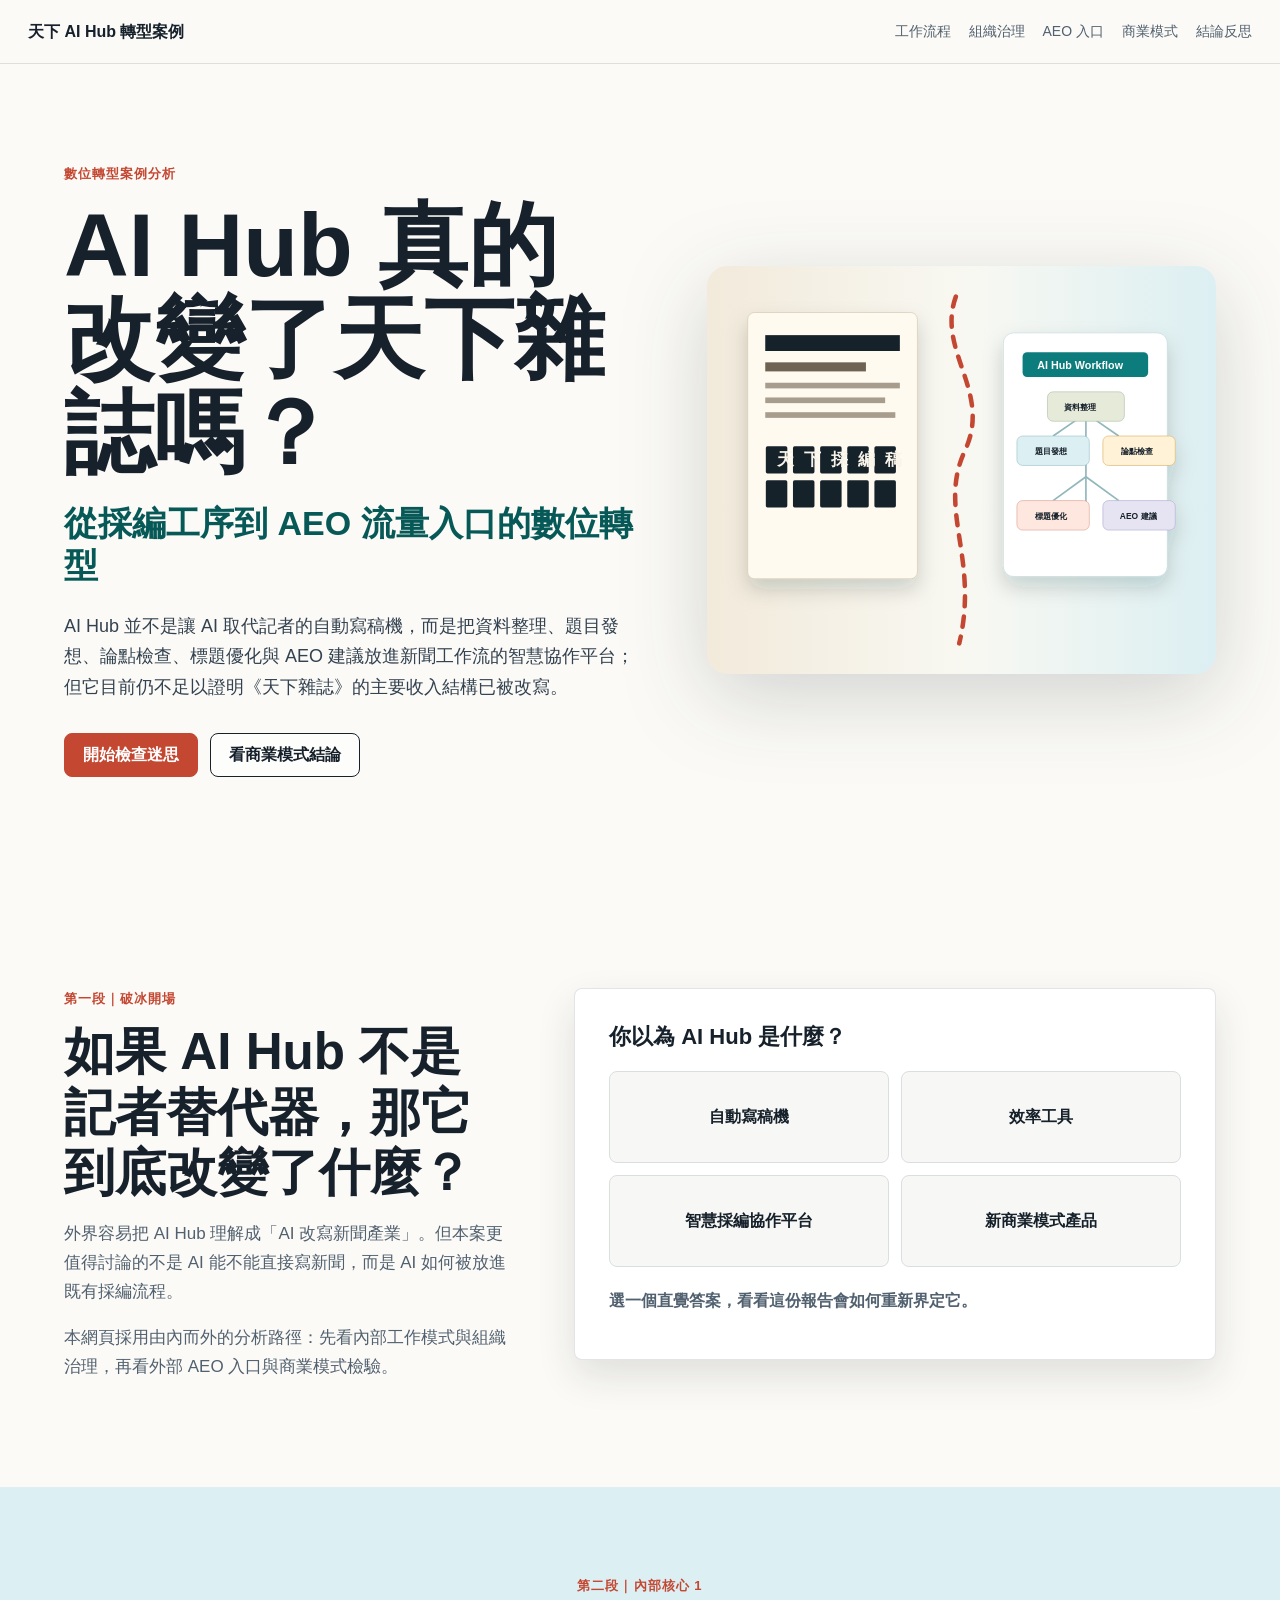
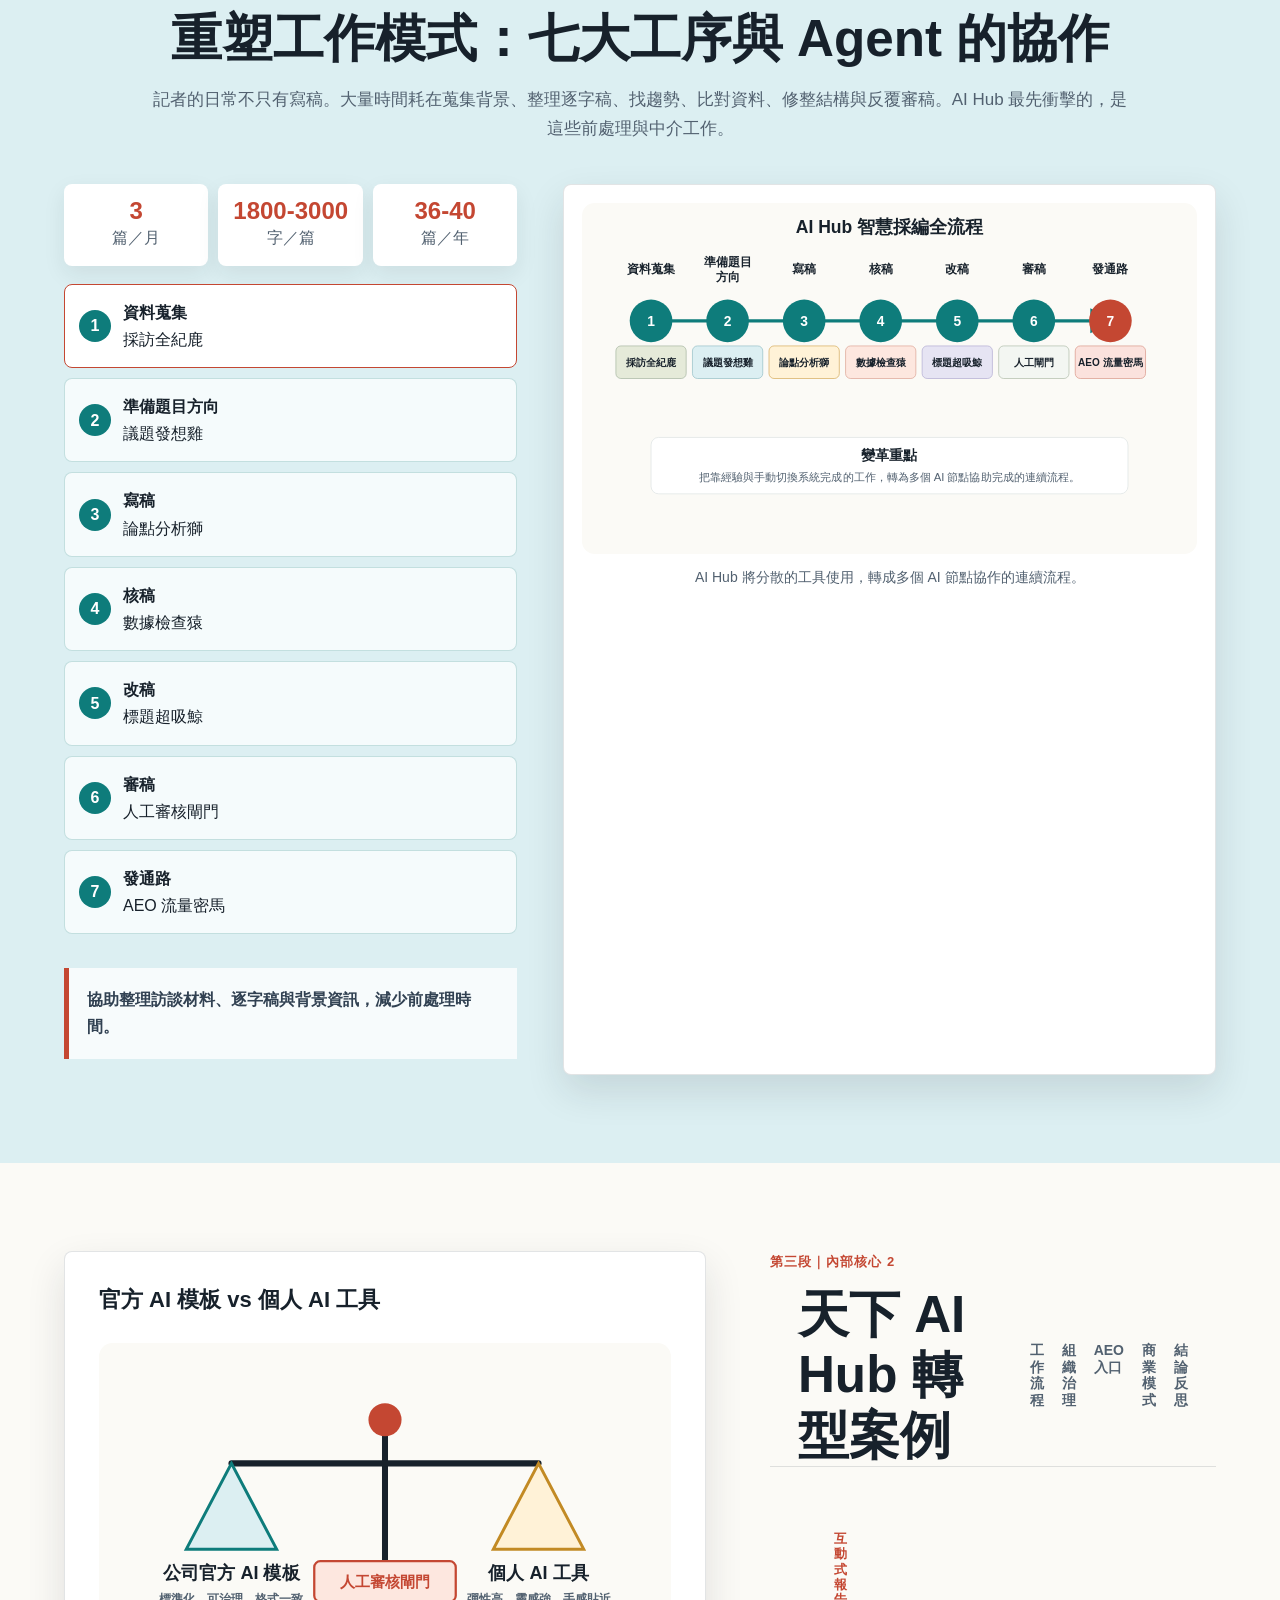
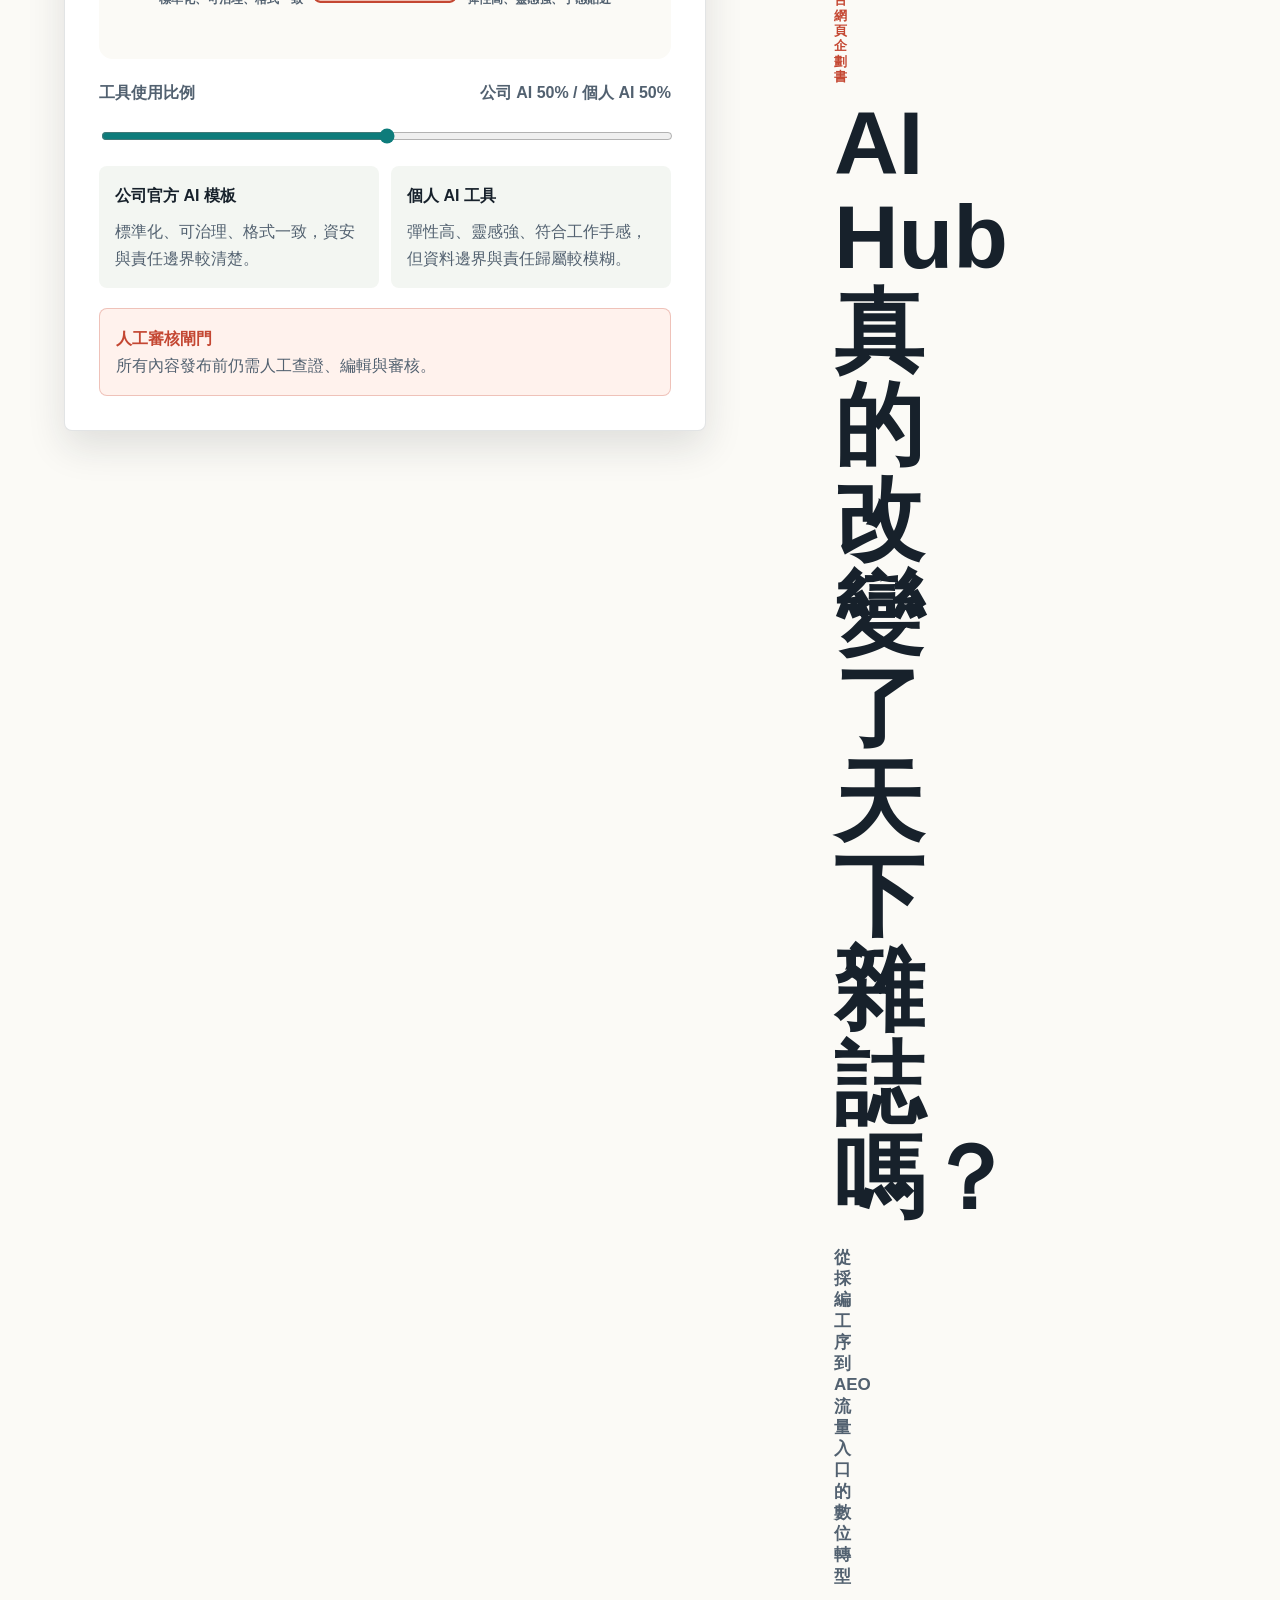
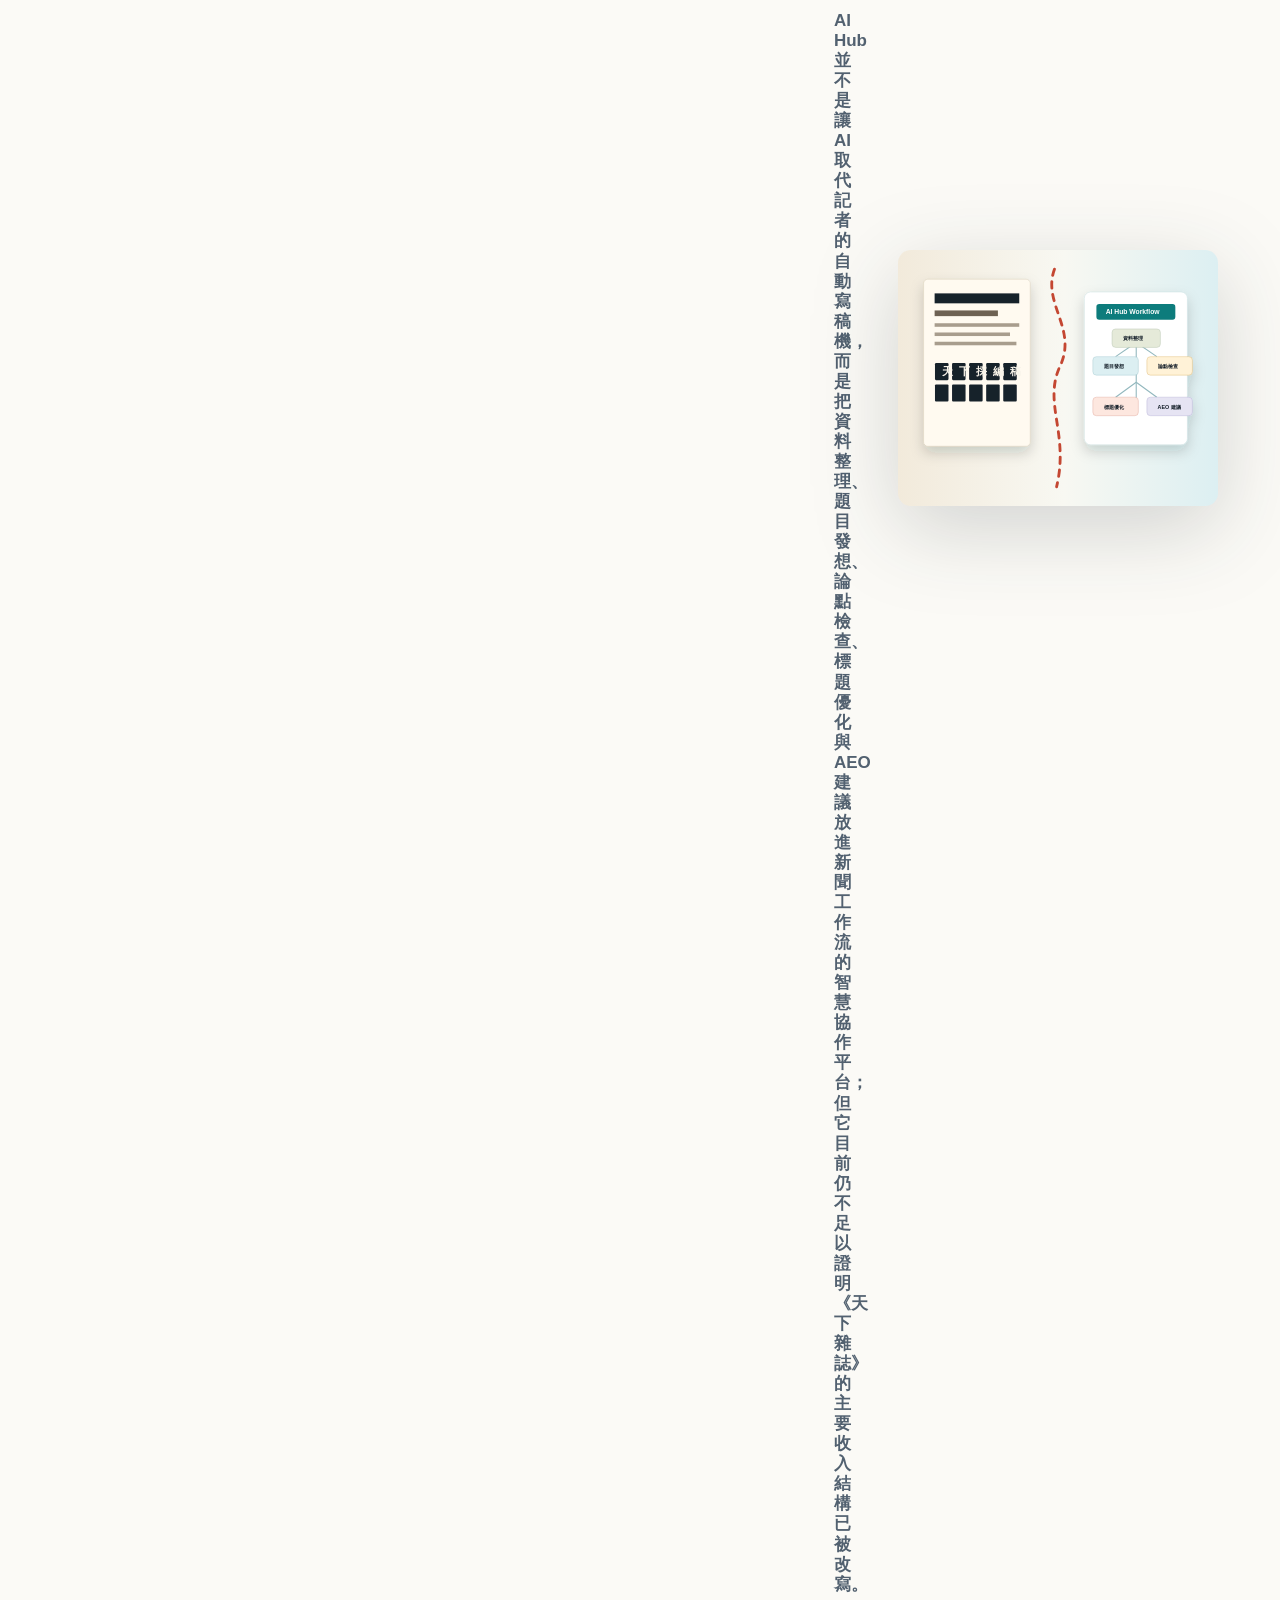
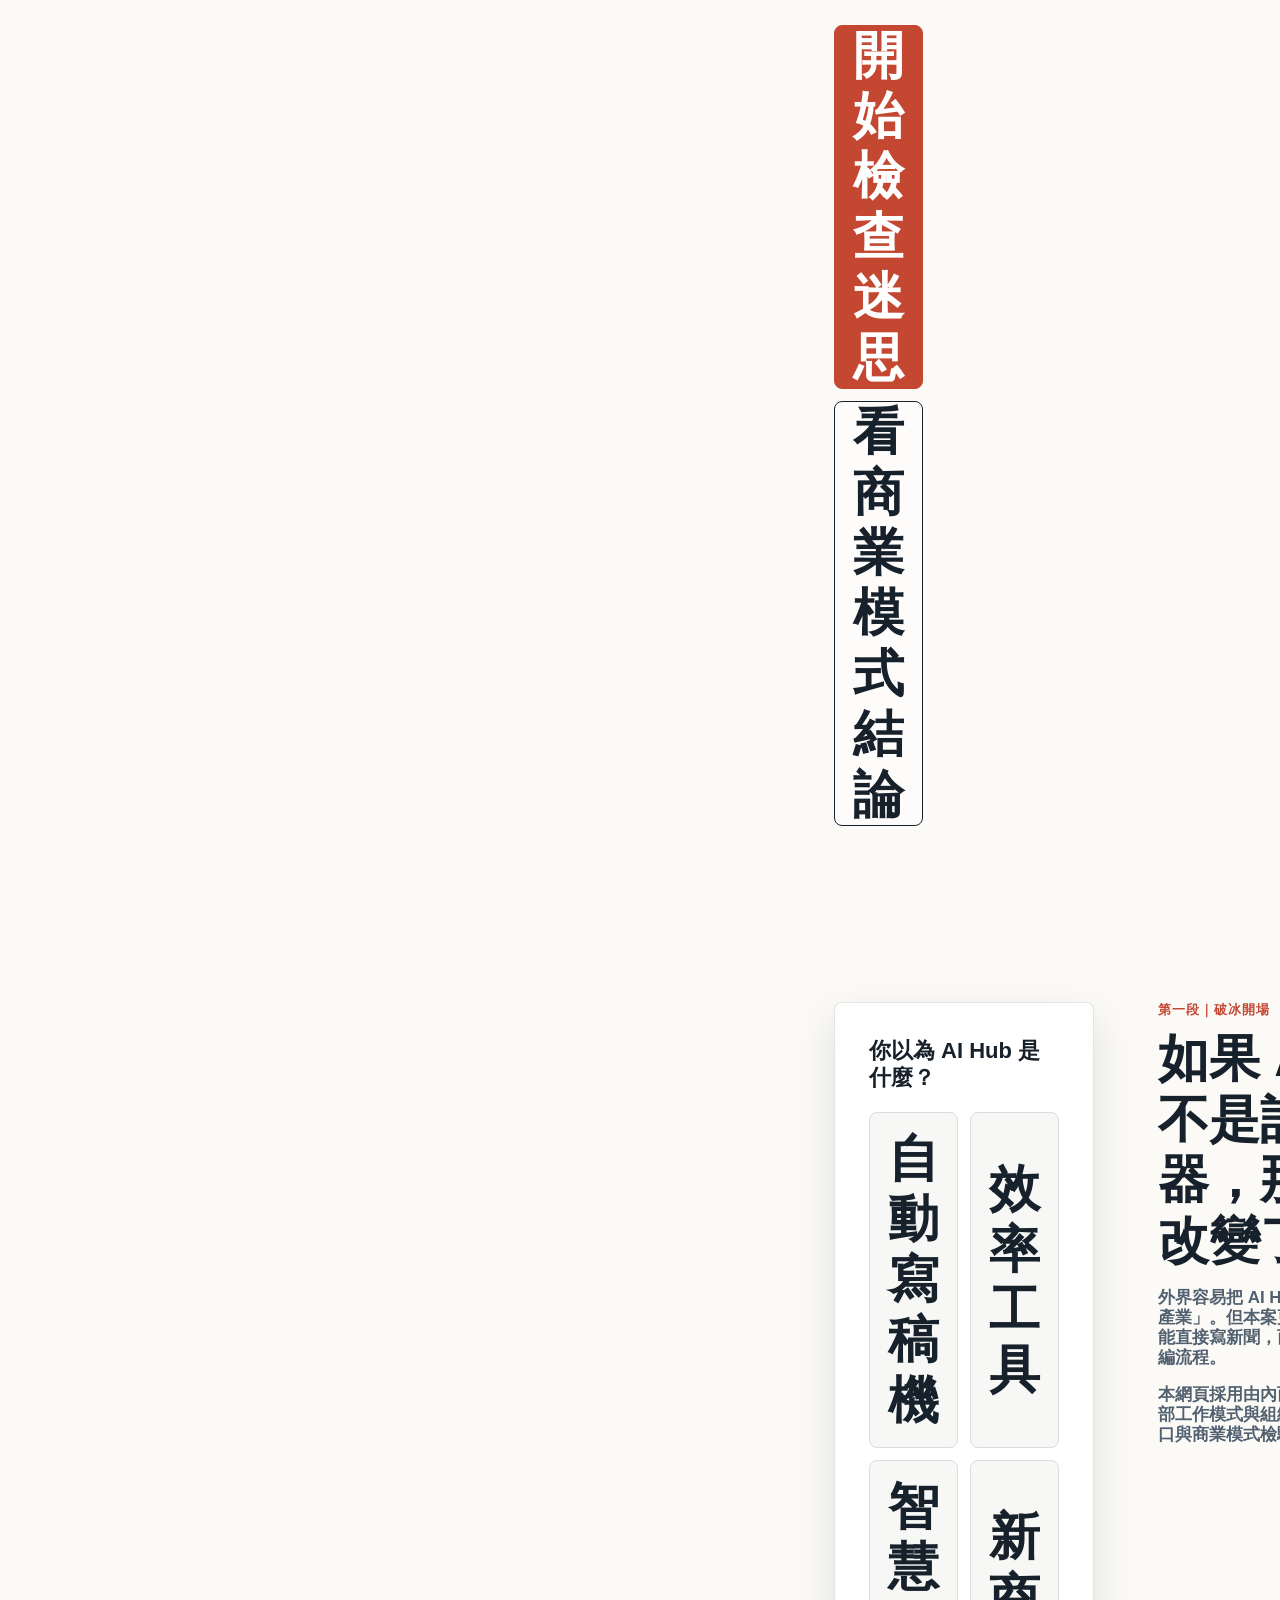
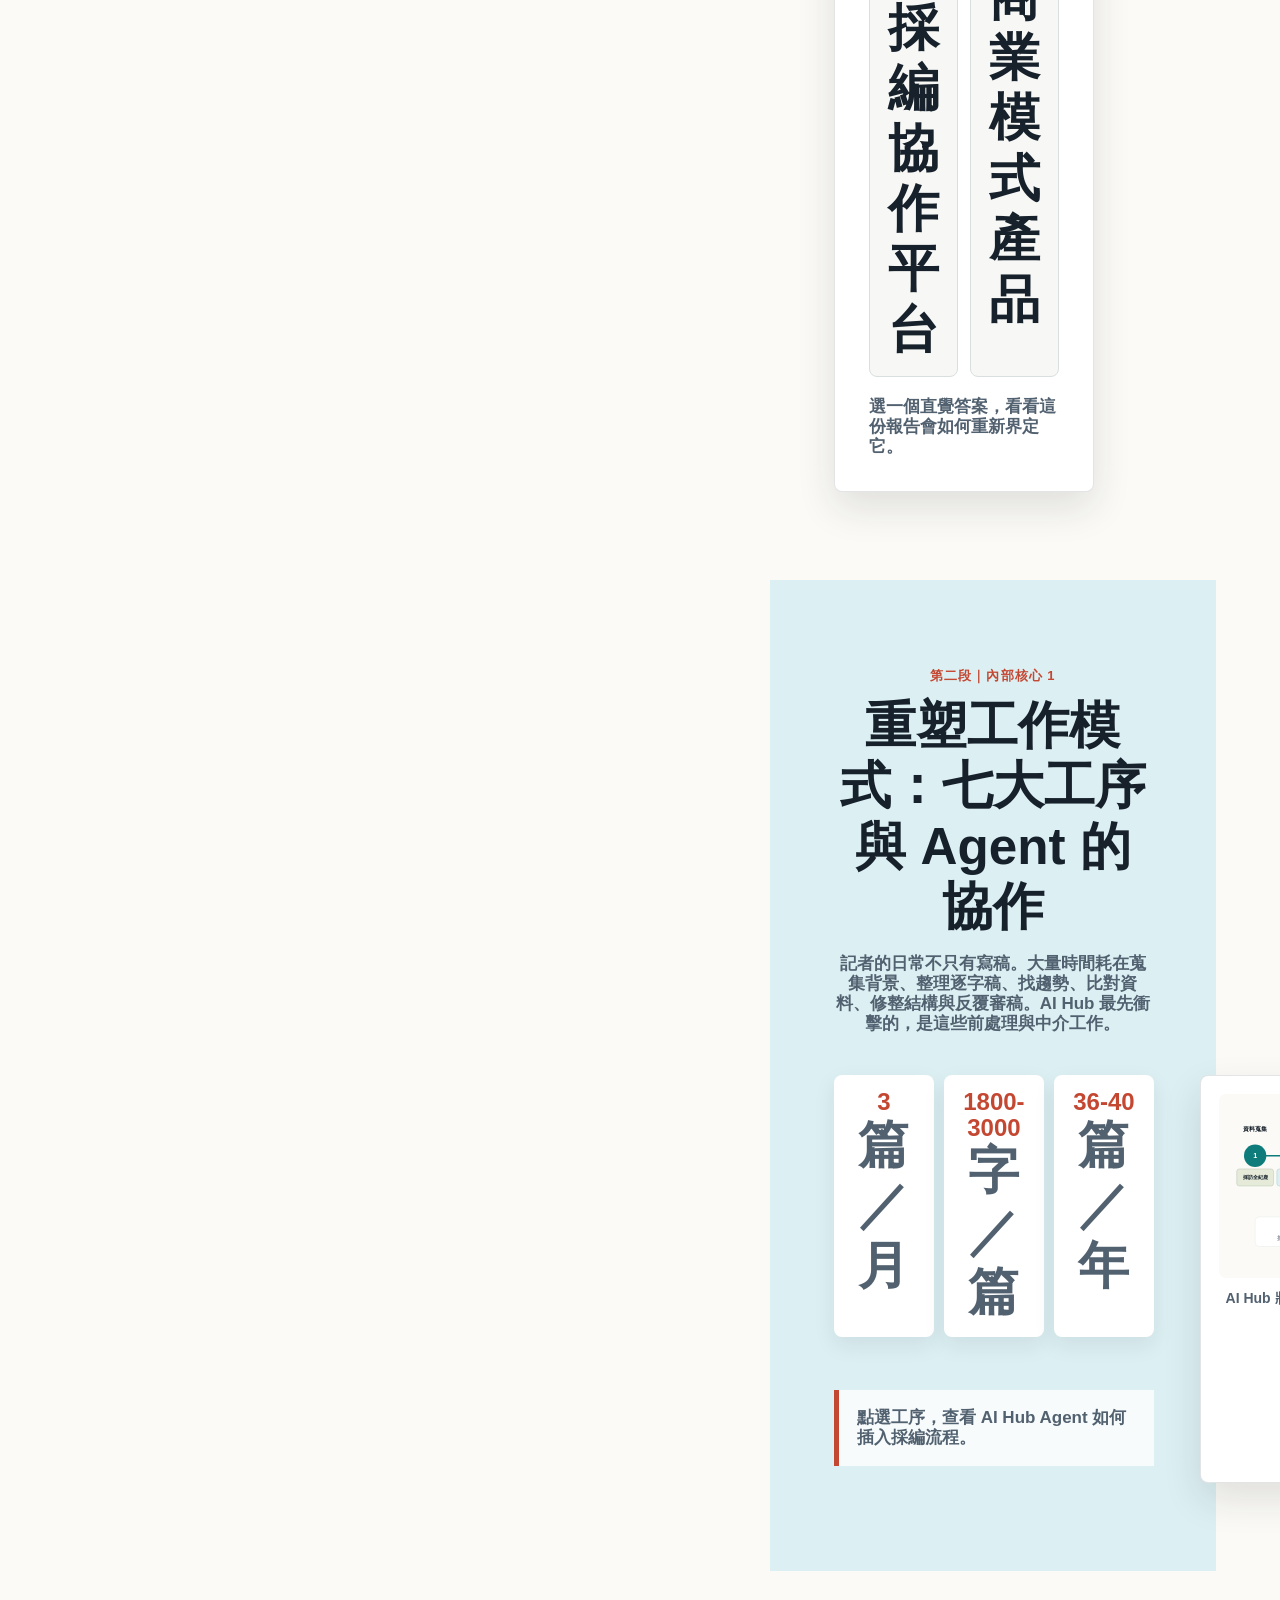
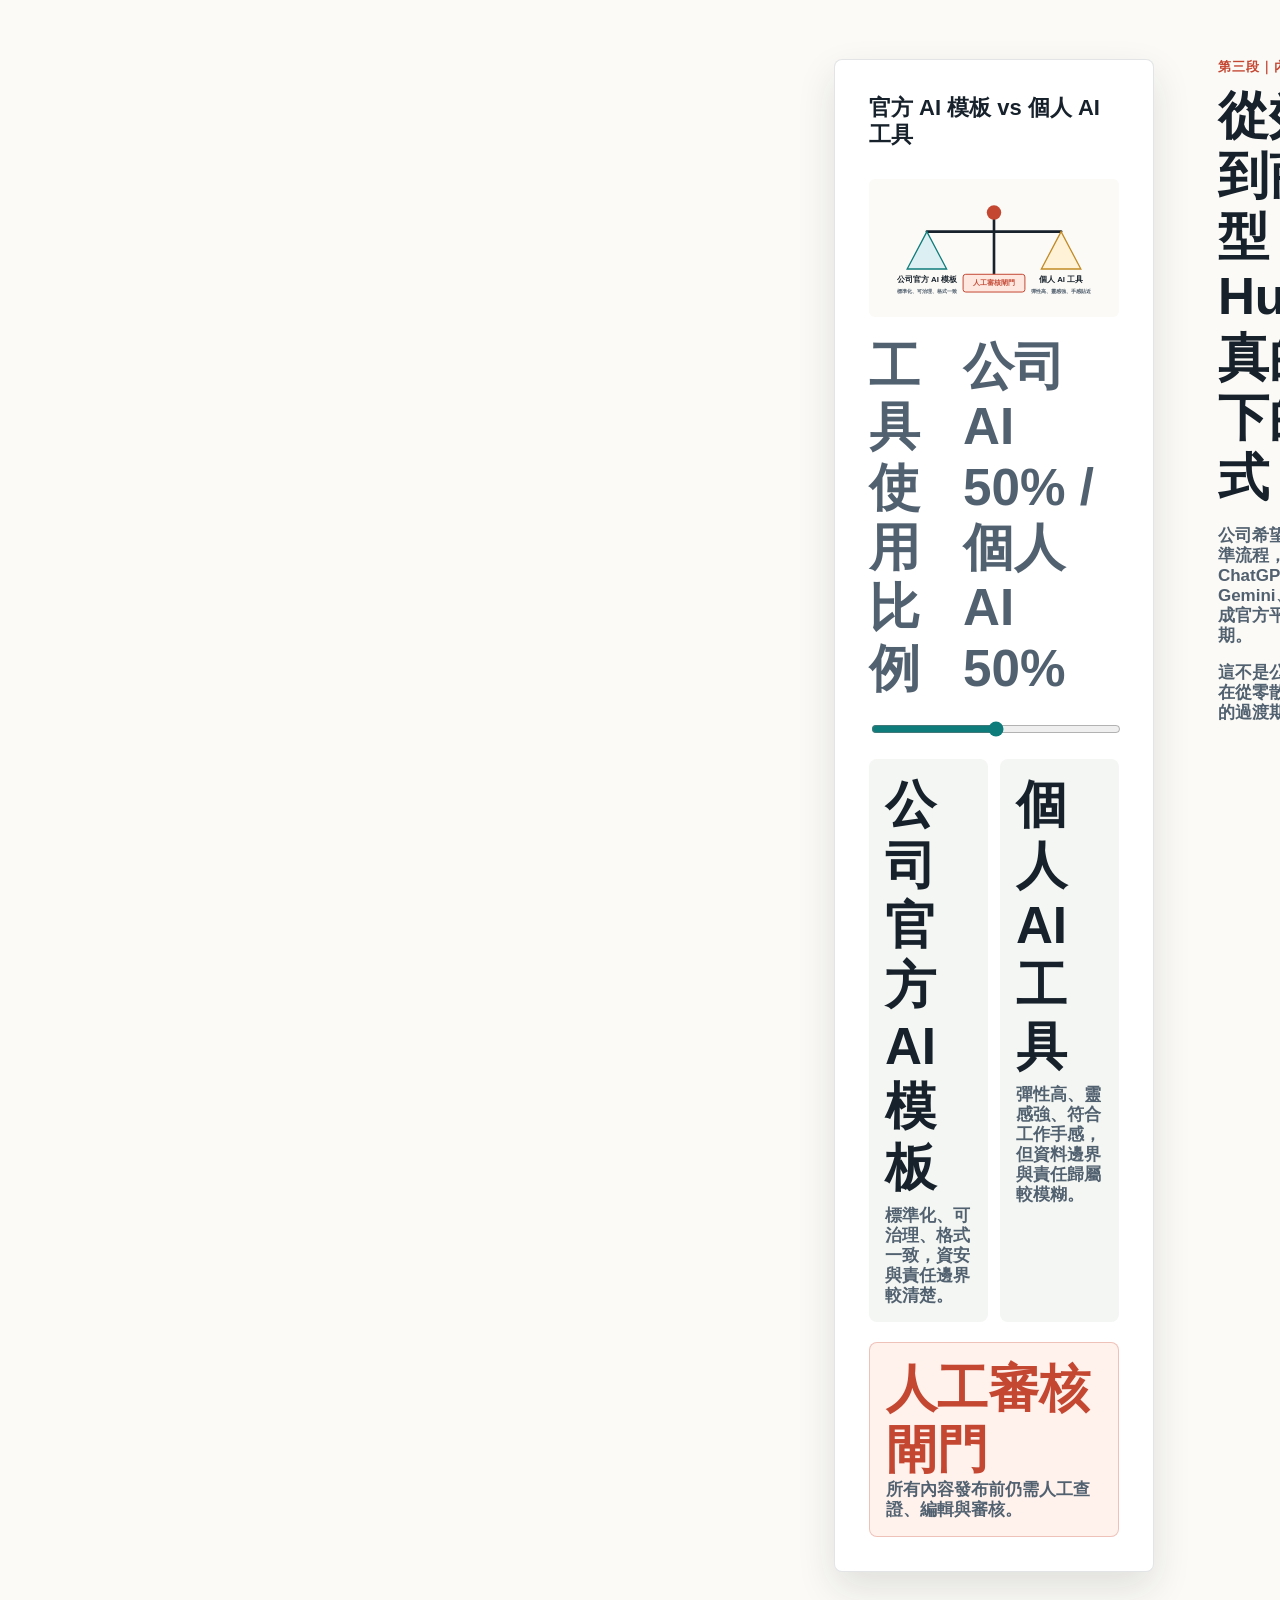
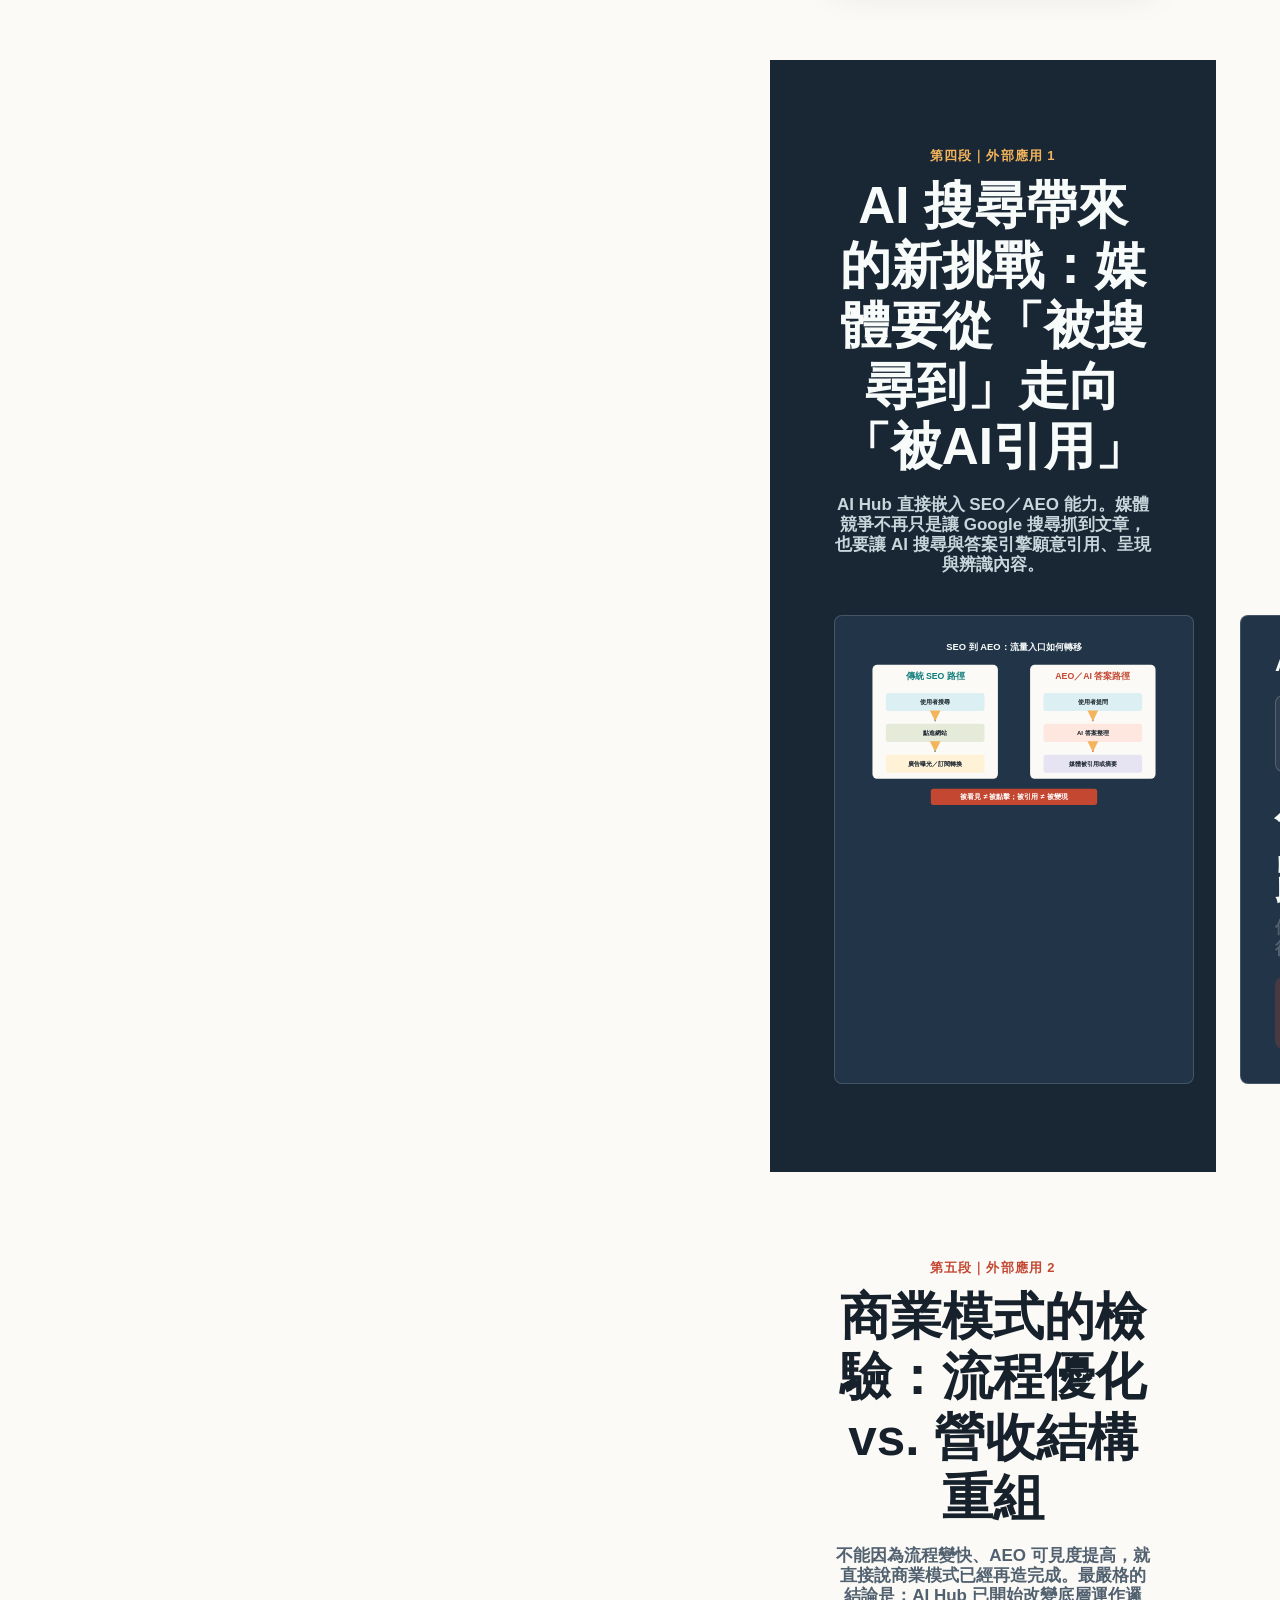
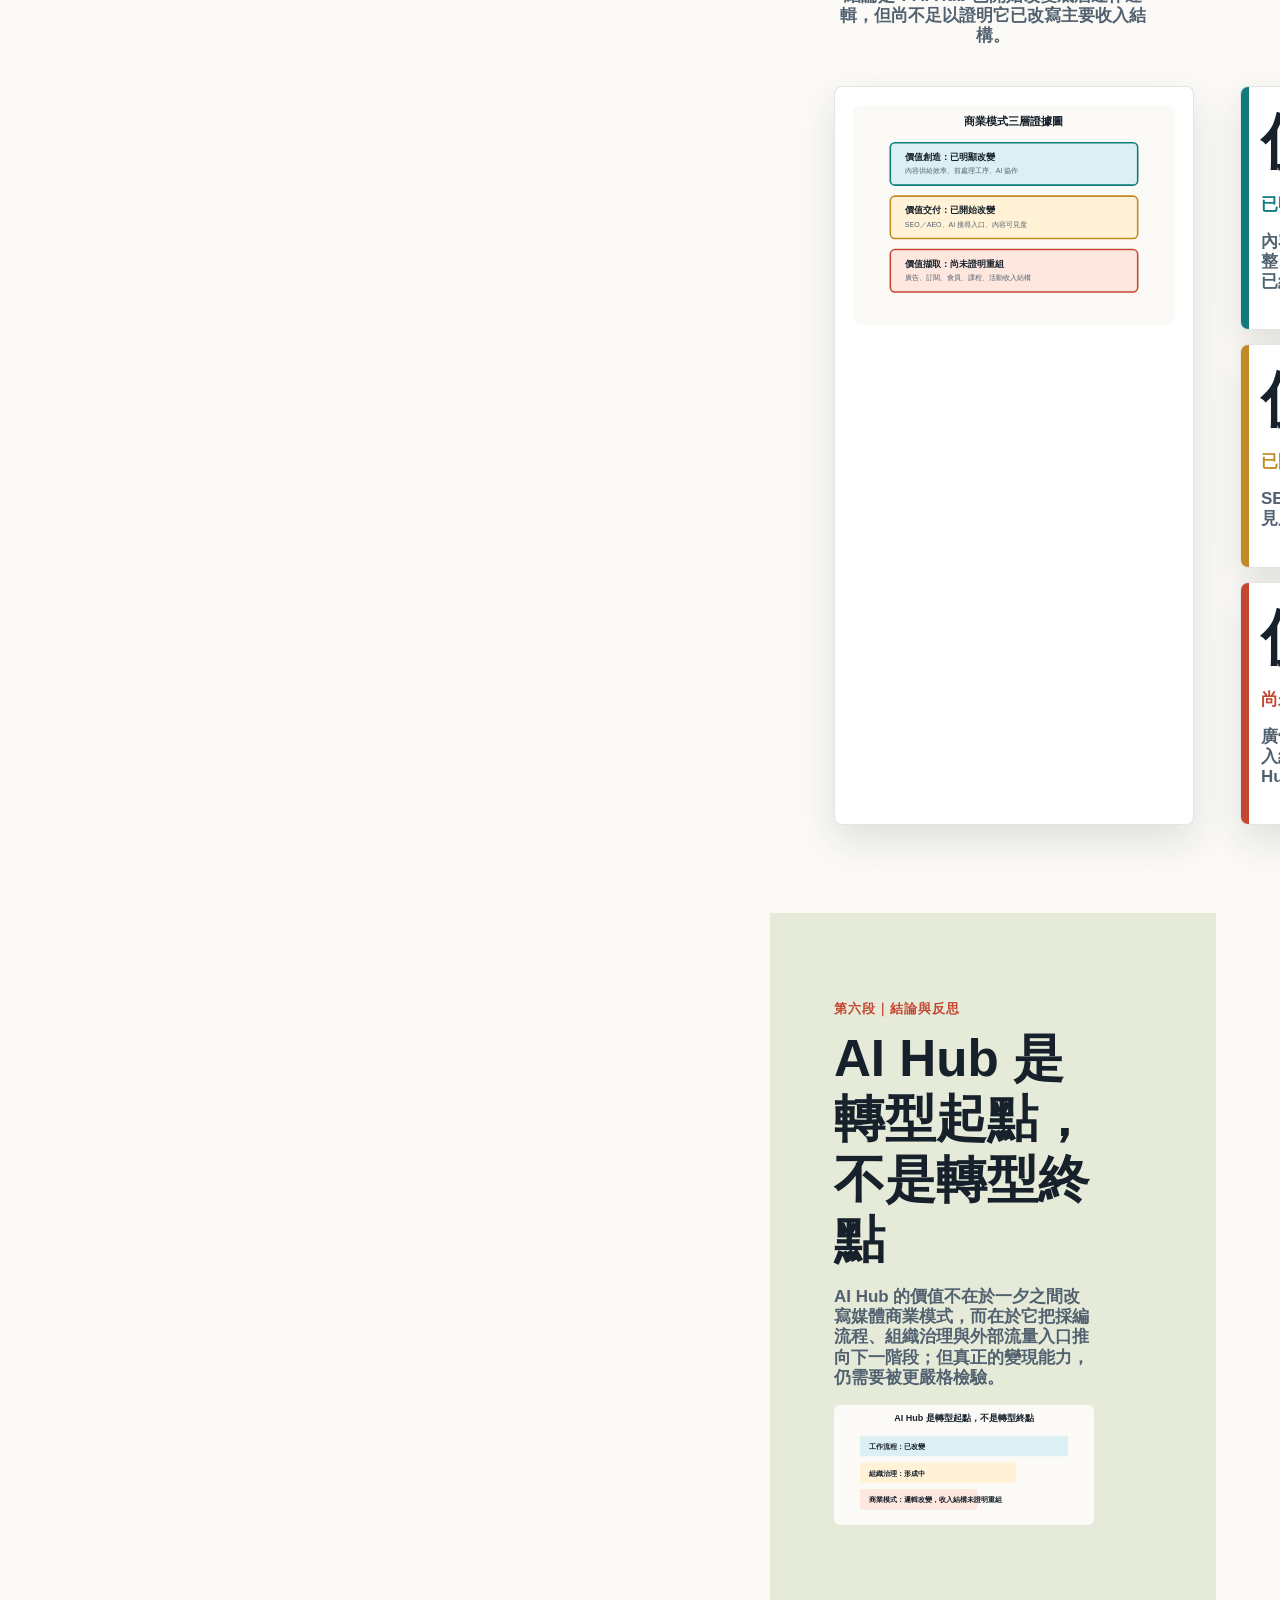
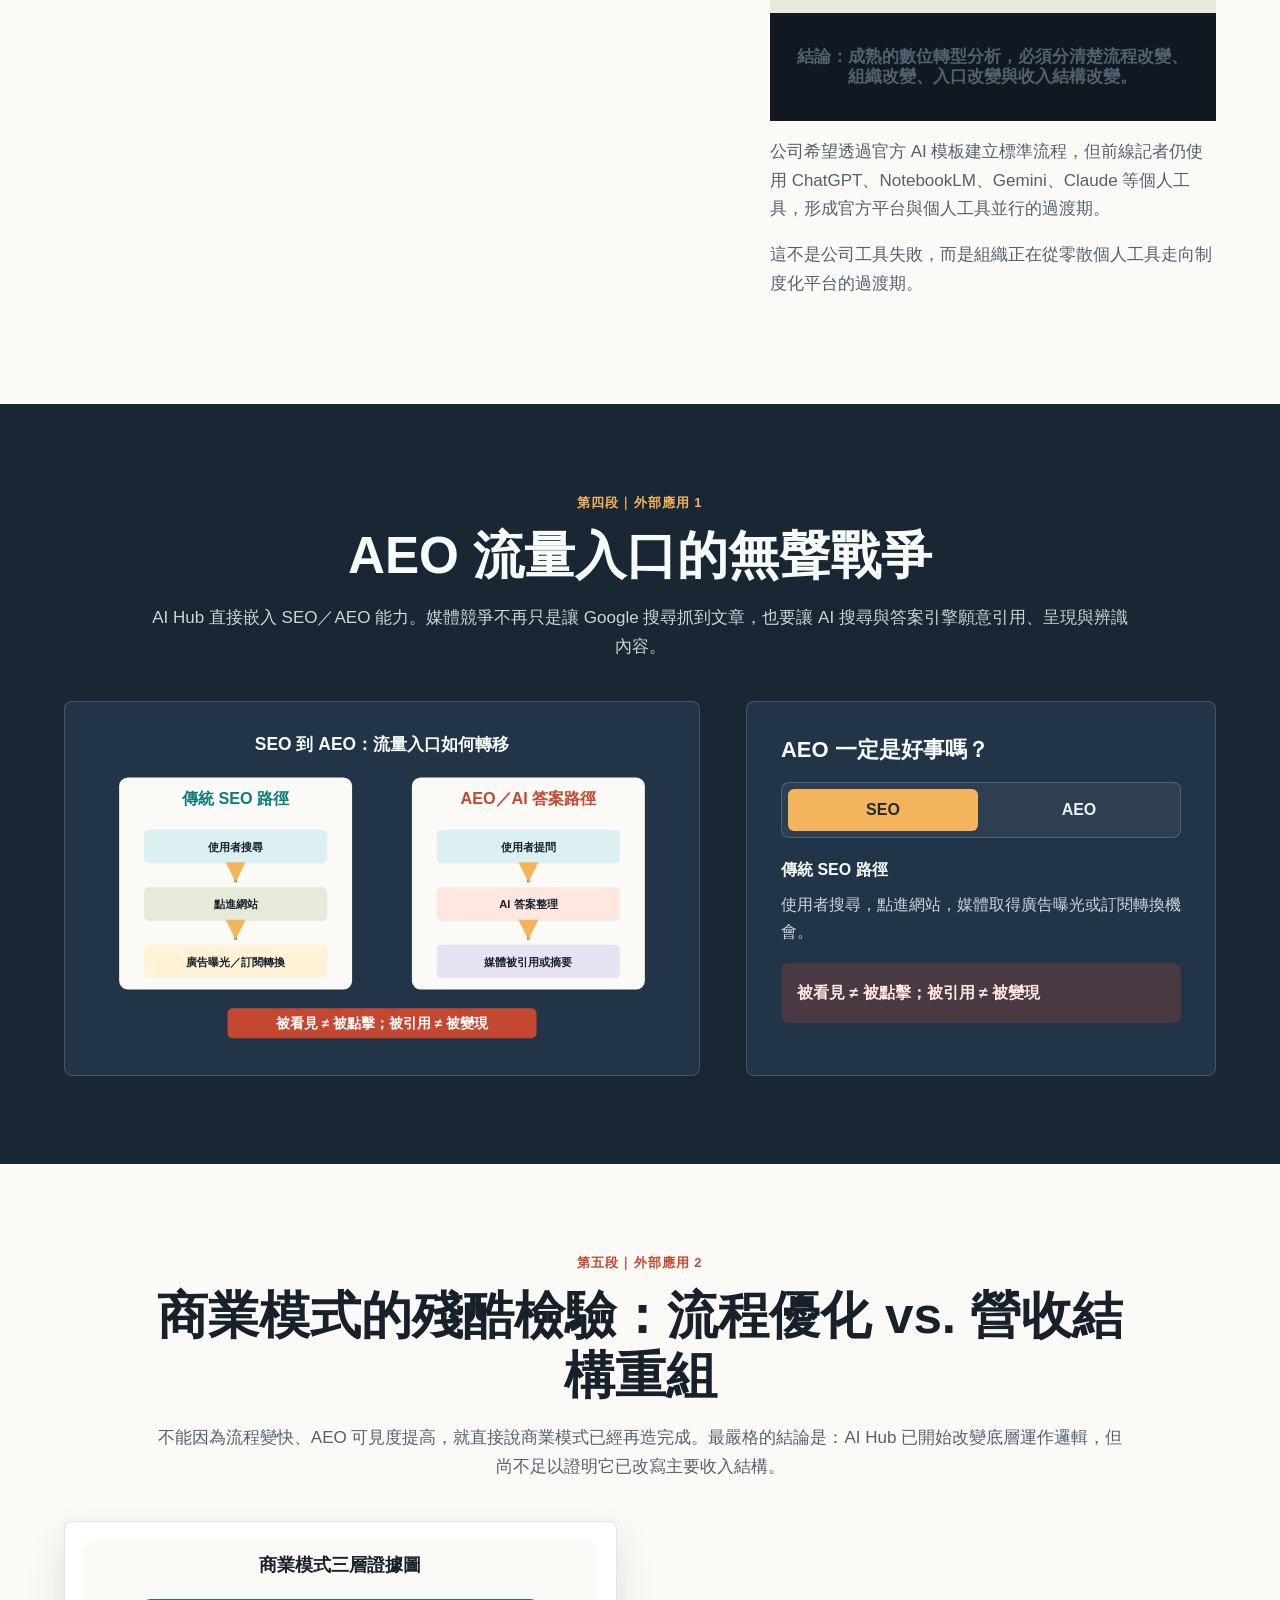
==== commit 3f3c0112: "Update index.html" ====
--- a/index.html
+++ b/index.html
@@ -1,1566 +1,403 @@
-<!DOCTYPE html>
-<!-- saved from url=(0080)https://github.com/connie35841-ux/ai-hub-interactive-report/edit/main/index.html -->
-<html lang="en" data-color-mode="auto" data-light-theme="light" data-dark-theme="dark" data-a11y-animated-images="system" data-a11y-link-underlines="true" class="js-focus-visible" data-js-focus-visible="" data-turbo-loaded=""><head><meta http-equiv="Content-Type" content="text/html; charset=UTF-8"><style>.ͼ1.cm-focused {outline: 1px dotted #212121;}
-.ͼ1 {position: relative !important; box-sizing: border-box; display: flex !important; flex-direction: column;}
-.ͼ1 .cm-scroller {display: flex !important; align-items: flex-start !important; font-family: monospace; line-height: 1.4; height: 100%; overflow-x: auto; position: relative; z-index: 0; overflow-anchor: none;}
-.ͼ1 .cm-content[contenteditable=true] {-webkit-user-modify: read-write-plaintext-only;}
-.ͼ1 .cm-content {margin: 0; flex-grow: 2; flex-shrink: 0; display: block; white-space: pre; word-wrap: normal; box-sizing: border-box; min-height: 100%; padding: 4px 0; outline: none;}
-.ͼ1 .cm-lineWrapping {white-space: pre-wrap; white-space: break-spaces; word-break: break-word; overflow-wrap: anywhere; flex-shrink: 1;}
-.ͼ2 .cm-content {caret-color: black;}
-.ͼ3 .cm-content {caret-color: white;}
-.ͼ1 .cm-line {display: block; padding: 0 2px 0 6px;}
-.ͼ1 .cm-layer > * {position: absolute;}
-.ͼ1 .cm-layer {position: absolute; left: 0; top: 0; contain: size style;}
-.ͼ2 .cm-selectionBackground {background: #d9d9d9;}
-.ͼ3 .cm-selectionBackground {background: #222;}
-.ͼ2.cm-focused > .cm-scroller > .cm-selectionLayer .cm-selectionBackground {background: #d7d4f0;}
-.ͼ3.cm-focused > .cm-scroller > .cm-selectionLayer .cm-selectionBackground {background: #233;}
-.ͼ1 .cm-cursorLayer {pointer-events: none;}
-.ͼ1.cm-focused > .cm-scroller > .cm-cursorLayer {animation: steps(1) cm-blink 1.2s infinite;}
-@keyframes cm-blink {50% {opacity: 0;}}
-@keyframes cm-blink2 {50% {opacity: 0;}}
-.ͼ1 .cm-cursor, .ͼ1 .cm-dropCursor {border-left: 1.2px solid black; margin-left: -0.6px; pointer-events: none;}
-.ͼ1 .cm-cursor {display: none;}
-.ͼ3 .cm-cursor {border-left-color: #ddd;}
-.ͼ1 .cm-selectionHandle {background-color: currentColor; width: 1.5px;}
-.ͼ1 .cm-selectionHandle-start::before, .ͼ1 .cm-selectionHandle-end::before {content: ""; background-color: inherit; border-radius: 50%; width: 8px; height: 8px; position: absolute; left: -3.25px;}
-.ͼ1 .cm-selectionHandle-start::before {top: -8px;}
-.ͼ1 .cm-selectionHandle-end::before {bottom: -8px;}
-.ͼ1 .cm-dropCursor {position: absolute;}
-.ͼ1.cm-focused > .cm-scroller > .cm-cursorLayer .cm-cursor {display: block;}
-.ͼ1 .cm-iso {unicode-bidi: isolate;}
-.ͼ1 .cm-announced {position: fixed; top: -10000px;}
-@media print {.ͼ1 .cm-announced {display: none;}}
-.ͼ2 .cm-activeLine {background-color: #cceeff44;}
-.ͼ3 .cm-activeLine {background-color: #99eeff33;}
-.ͼ2 .cm-specialChar {color: red;}
-.ͼ3 .cm-specialChar {color: #f78;}
-.ͼ1 .cm-gutters {flex-shrink: 0; display: flex; height: 100%; box-sizing: border-box; z-index: 200;}
-.ͼ1 .cm-gutters-before {inset-inline-start: 0;}
-.ͼ1 .cm-gutters-after {inset-inline-end: 0;}
-.ͼ2 .cm-gutters.cm-gutters-before {border-right-width: 1px;}
-.ͼ2 .cm-gutters.cm-gutters-after {border-left-width: 1px;}
-.ͼ2 .cm-gutters {background-color: #f5f5f5; color: #6c6c6c; border: 0px solid #ddd;}
-.ͼ3 .cm-gutters {background-color: #333338; color: #ccc;}
-.ͼ1 .cm-gutter {display: flex !important; flex-direction: column; flex-shrink: 0; box-sizing: border-box; min-height: 100%; overflow: hidden;}
-.ͼ1 .cm-gutterElement {box-sizing: border-box;}
-.ͼ1 .cm-lineNumbers .cm-gutterElement {padding: 0 3px 0 5px; min-width: 20px; text-align: right; white-space: nowrap;}
-.ͼ2 .cm-activeLineGutter {background-color: #e2f2ff;}
-.ͼ3 .cm-activeLineGutter {background-color: #222227;}
-.ͼ1 .cm-panels {box-sizing: border-box; position: sticky; left: 0; right: 0; z-index: 300;}
-.ͼ2 .cm-panels {background-color: #f5f5f5; color: black;}
-.ͼ2 .cm-panels-top {border-bottom: 1px solid #ddd;}
-.ͼ2 .cm-panels-bottom {border-top: 1px solid #ddd;}
-.ͼ3 .cm-panels {background-color: #333338; color: white;}
-.ͼ1 .cm-dialog label {font-size: 80%;}
-.ͼ1 .cm-dialog {padding: 2px 19px 4px 6px; position: relative;}
-.ͼ1 .cm-dialog-close {position: absolute; top: 3px; right: 4px; background-color: inherit; border: none; font: inherit; font-size: 14px; padding: 0;}
-.ͼ1 .cm-tab {display: inline-block; overflow: hidden; vertical-align: bottom;}
-.ͼ1 .cm-widgetBuffer {vertical-align: text-top; height: 1em; width: 0; display: inline;}
-.ͼ1 .cm-placeholder {color: #888; display: inline-block; vertical-align: top; user-select: none;}
-.ͼ1 .cm-highlightSpace {background-image: radial-gradient(circle at 50% 55%, #aaa 20%, transparent 5%); background-position: center;}
-.ͼ1 .cm-highlightTab {background-image: url('data:image/svg+xml,<svg xmlns="http://www.w3.org/2000/svg" width="200" height="20"><path stroke="%23888" stroke-width="1" fill="none" d="M1 10H196L190 5M190 15L196 10M197 4L197 16"/></svg>'); background-size: auto 100%; background-position: right 90%; background-repeat: no-repeat;}
-.ͼ1 .cm-trailingSpace {background-color: #ff332255;}
-.ͼ1 .cm-button {vertical-align: middle; color: inherit; font-size: 70%; padding: .2em 1em; border-radius: 1px;}
-.ͼ2 .cm-button:active {background-image: linear-gradient(#b4b4b4, #d0d3d6);}
-.ͼ2 .cm-button {background-image: linear-gradient(#eff1f5, #d9d9df); border: 1px solid #888;}
-.ͼ3 .cm-button:active {background-image: linear-gradient(#111, #333);}
-.ͼ3 .cm-button {background-image: linear-gradient(#393939, #111); border: 1px solid #888;}
-.ͼ1 .cm-textfield {vertical-align: middle; color: inherit; font-size: 70%; border: 1px solid silver; padding: .2em .5em;}
-.ͼ2 .cm-textfield {background-color: white;}
-.ͼ3 .cm-textfield {border: 1px solid #555; background-color: inherit;}
-.ͼ1 .cm-panel.cm-search [name=close] {position: absolute; top: 0; right: 4px; background-color: inherit; border: none; font: inherit; padding: 0; margin: 0;}
-.ͼ1 .cm-panel.cm-search input, .ͼ1 .cm-panel.cm-search button, .ͼ1 .cm-panel.cm-search label {margin: .2em .6em .2em 0;}
-.ͼ1 .cm-panel.cm-search input[type=checkbox] {margin-right: .2em;}
-.ͼ1 .cm-panel.cm-search label {font-size: 80%; white-space: pre;}
-.ͼ1 .cm-panel.cm-search {padding: 2px 6px 4px; position: relative;}
-.ͼ2 .cm-searchMatch {background-color: #ffff0054;}
-.ͼ3 .cm-searchMatch {background-color: #00ffff8a;}
-.ͼ2 .cm-searchMatch-selected {background-color: #ff6a0054;}
-.ͼ3 .cm-searchMatch-selected {background-color: #ff00ff8a;}
-.ͼ1.cm-focused .cm-matchingBracket {background-color: #328c8252;}
-.ͼ1.cm-focused .cm-nonmatchingBracket {background-color: #bb555544;}
-.ͼ2j {color: var(--codeMirror-syntax-fgColor-keyword, var(--color-codemirror-syntax-keyword));}
-.ͼ2k {color: var(--codeMirror-syntax-fgColor-comment, var(--color-codemirror-syntax-comment));}
-.ͼ2l {color: var(--codeMirror-matchingBracket-fgColor, var(--color-codemirror-matchingbracket-text));}
-.ͼ2m {color: var(--codeMirror-syntax-fgColor-string, var(--color-codemirror-syntax-string));}
-.ͼ2n {color: var(--codeMirror-syntax-fgColor-constant, var(--color-codemirror-syntax-constant));}
-.ͼ2o {color: var(--codeMirror-syntax-fgColor-constant, var(--color-codemirror-syntax-constant));}
-.ͼ2p {color: var(--codeMirror-syntax-fgColor-entity, var(--color-codemirror-syntax-entity));}
-.ͼ2q {color: var(--codeMirror-syntax-fgColor-variable, var(--color-codemirror-syntax-variable));}
-.ͼ2r {color: inherit;}
-.ͼ2s {font-weight: bold; color: inherit !important;}
-.ͼ2t {color: var(--codeMirror-syntax-fgColor-comment, var(--color-codemirror-syntax-comment));}
-.ͼ2u {text-decoration: underline;}
-.ͼ2v {font-style: italic;}
-.ͼ2w {font-weight: bold;}
-.ͼ2x {text-decoration: line-through;}
-.ͼ2y {color: var(--color-prettylights-syntax-constant);}
-.ͼ2z {color: var(--color-prettylights-syntax-entity-tag);}
-.ͼ2i {background: var(--codeMirror-bgColor, var(--color-codemirror-bg)); color: var(--codeMirror-fgColor, var(--color-codemirror-text)); cursor: text;}
-.ͼ2i .cm-gutters, .ͼ2i .cm-gutters.cm-gutters-before {background: var(--codeMirror-gutters-bgColor, var(--color-codemirror-gutters-bg)); border-right-width: 0;}
-.ͼ2i .cm-lineNumbers .cm-gutterElement {color: var(--codeMirror-lineNumber-fgColor, var(--color-codemirror-linenumber-text)); font-family: var(--fontStack-monospace); font-size: var(--codeMirror-gutter-fontSize, var(--codeMirror-content-fontSize, 12px)); line-height: 20px; padding: 0 16px 0 16px;}
-.ͼ2i .cm-content {caret-color: var(--codeMirror-cursor-fgColor, var(--color-codemirror-cursor)); font-family: var(--fontStack-monospace); font-size: var(--codeMirror-content-fontSize, 12px); background: var(--codeMirror-lines-bgColor, var(--color-codemirror-lines-bg)); line-height: 20px; padding-top: 8px;}
-.ͼ2i.cm-focused .cm-selectionBackground, .ͼ2i .cm-selectionBackground, .ͼ2i .cm-content ::selection {background-color: var(--codeMirror-selection-bgColor, var(--color-codemirror-selection-bg, #d7d4f0));}
-.ͼ2i.cm-focused {outline: none;}
-.ͼ2i.hide-help-until-focus.cm-focused .cm-panels-bottom {display: block;}
-.ͼ2i.hide-help-until-focus .cm-panels-bottom {display: none;}
-.ͼ2i.hide-help .cm-panels-top {display: none; position: absolute;}
-.ͼ2i .cm-content ::-moz-selection {background-color: var(--codeMirror-selection-bgColor, var(--color-codemirror-selection-bg, #d7d4f0));}
-.ͼ2i .cm-activeLine {background-color: var(--codeMirror-activeline-bgColor, var(--color-codemirror-activeline-bg));}
-.ͼ2i .cm-selectionAttachment-mark {background-color: var(--bgColor-accent-muted, var(--codeMirror-selection-bgColor, #d7d4f0)); border-bottom: 1px solid var(--borderColor-accent-emphasis, var(--color-accent-fg)); box-sizing: border-box;}
-.ͼ2i .cm-selectionAttachment-line {background-color: var(--bgColor-accent-muted, var(--codeMirror-selection-bgColor, #d7d4f0)); box-sizing: border-box;}
-.ͼ2i .cm-selectionAttachment-gutter {background-color: var(--bgColor-accent-muted, var(--codeMirror-selection-bgColor, #d7d4f0)); box-shadow: inset 2px 0 0 var(--borderColor-accent-emphasis, var(--color-accent-fg)); color: var(--fgColor-accent, var(--color-accent-fg)); font-weight: 600; box-sizing: border-box;}
-.ͼ2i .cm-line {padding-left: 16px;}
-.ͼ2i .cm-help-panel {background: var(--bgColor-muted, var(--color-canvas-subtle)); padding: 7px 10px; margin: 0; font-size: 13px; line-height: 16px; color: var(--fgColor-muted, var(--color-fg-muted)); cursor: default;}
-.ͼ2i .cm-panels-bottom {border-top: var(--borderWidth-thin, 1px) solid var(--borderColor-default, var(--color-border-default)); background: none;}
-@media (max-width: 544px) {.ͼ2i .cm-panels-bottom {position: relative;}}
-.ͼ2i .cm-panel.cm-search {background: var(--bgColor-muted, var(--color-canvas-subtle)); padding: 8px; font-size: 16px;}
-.ͼ2i .cm-panel.cm-search > button {border-radius: 6px; padding: 4px 8px; background: var(--codeMirror-bgColor, var(--color-codemirror-bg)); color: var(--button-default-fgColor-rest, var(--color-btn-text)); border: 1px solid var(--button-default-borderColor-rest, var(--color-btn-border)); text-transform: capitalize;}
-.ͼ2i .cm-panel.cm-search > label {color: var(--fgColor-default, var(--color-fg-default)); text-transform: capitalize; font-size: 12px;}
-.ͼ2i .cm-panel.cm-search > input {border-radius: 6px; padding: 4px 8px; background: var(--bgColor-default, var(--color-canvas-default)); color: var(--fgColor-default, var(--color-fg-default)); border: 1px solid var(--borderColor-default, var(--color-border-default)); font-size: 12px;}
-.ͼ2i .cm-panel.cm-search > button[name="close"] {padding: 4px;}
-.ͼ2i .cm-panels-top {border-bottom: var(--borderWidth-thin, 1px) solid var(--color-border-default); background: none;}
-.ͼ2i .cm-panel.cm-search input, .ͼ2i .cm-panel.cm-search button, .ͼ2i .cm-panel.cm-search label {margin-right: 8px; margin-bottom: 4px; margin-top: 4px; margin-left: 0;}
-.ͼ2i .cm-lintRange {cursor: help; background-image: none !important;}
-.ͼ2i .cm-placeholder {height: 1em; color: var(--fgColor-muted);}
-.ͼ2i.custom-tooltips .cm-tooltip {border: none !important; background-color: transparent !important;}
-.ͼ2i.custom-tooltips .cm-diagnostic {padding: 0; margin-left: 0 !important; border-left: none !important; white-space: unset;}
-.ͼ23 {color: var(--codeMirror-syntax-fgColor-keyword, var(--color-codemirror-syntax-keyword));}
-.ͼ24 {color: var(--codeMirror-syntax-fgColor-comment, var(--color-codemirror-syntax-comment));}
-.ͼ25 {color: var(--codeMirror-matchingBracket-fgColor, var(--color-codemirror-matchingbracket-text));}
-.ͼ26 {color: var(--codeMirror-syntax-fgColor-string, var(--color-codemirror-syntax-string));}
-.ͼ27 {color: var(--codeMirror-syntax-fgColor-constant, var(--color-codemirror-syntax-constant));}
-.ͼ28 {color: var(--codeMirror-syntax-fgColor-constant, var(--color-codemirror-syntax-constant));}
-.ͼ29 {color: var(--codeMirror-syntax-fgColor-entity, var(--color-codemirror-syntax-entity));}
-.ͼ2a {color: var(--codeMirror-syntax-fgColor-variable, var(--color-codemirror-syntax-variable));}
-.ͼ2b {color: inherit;}
-.ͼ2c {font-weight: bold; color: inherit !important;}
-.ͼ2d {color: var(--codeMirror-syntax-fgColor-comment, var(--color-codemirror-syntax-comment));}
-.ͼ2e {text-decoration: underline;}
-.ͼ2f {font-style: italic;}
-.ͼ2g {font-weight: bold;}
-.ͼ2h {text-decoration: line-through;}
-.ͼ22 {background: var(--codeMirror-bgColor, var(--color-codemirror-bg)); color: var(--codeMirror-fgColor, var(--color-codemirror-text)); cursor: text;}
-.ͼ22 .cm-gutters, .ͼ22 .cm-gutters.cm-gutters-before {background: var(--codeMirror-gutters-bgColor, var(--color-codemirror-gutters-bg)); border-right-width: 0;}
-.ͼ22 .cm-lineNumbers .cm-gutterElement {color: var(--codeMirror-lineNumber-fgColor, var(--color-codemirror-linenumber-text)); font-family: var(--fontStack-monospace); font-size: var(--codeMirror-gutter-fontSize, var(--codeMirror-content-fontSize, 12px)); line-height: 20px; padding: 0 16px 0 16px;}
-.ͼ22 .cm-content {caret-color: var(--codeMirror-cursor-fgColor, var(--color-codemirror-cursor)); font-family: var(--fontStack-monospace); font-size: var(--codeMirror-content-fontSize, 12px); background: var(--codeMirror-lines-bgColor, var(--color-codemirror-lines-bg)); line-height: 20px; padding-top: 8px;}
-.ͼ22.cm-focused .cm-selectionBackground, .ͼ22 .cm-selectionBackground, .ͼ22 .cm-content ::selection {background-color: var(--codeMirror-selection-bgColor, var(--color-codemirror-selection-bg, #d7d4f0));}
-.ͼ22.cm-focused {outline: none;}
-.ͼ22.hide-help-until-focus.cm-focused .cm-panels-bottom {display: block;}
-.ͼ22.hide-help-until-focus .cm-panels-bottom {display: none;}
-.ͼ22.hide-help .cm-panels-top {display: none; position: absolute;}
-.ͼ22 .cm-content ::-moz-selection {background-color: var(--codeMirror-selection-bgColor, var(--color-codemirror-selection-bg, #d7d4f0));}
-.ͼ22 .cm-activeLine {background-color: var(--codeMirror-activeline-bgColor, var(--color-codemirror-activeline-bg));}
-.ͼ22 .cm-selectionAttachment-mark {background-color: var(--bgColor-accent-muted, var(--codeMirror-selection-bgColor, #d7d4f0)); border-bottom: 1px solid var(--borderColor-accent-emphasis, var(--color-accent-fg)); box-sizing: border-box;}
-.ͼ22 .cm-selectionAttachment-line {background-color: var(--bgColor-accent-muted, var(--codeMirror-selection-bgColor, #d7d4f0)); box-sizing: border-box;}
-.ͼ22 .cm-selectionAttachment-gutter {background-color: var(--bgColor-accent-muted, var(--codeMirror-selection-bgColor, #d7d4f0)); box-shadow: inset 2px 0 0 var(--borderColor-accent-emphasis, var(--color-accent-fg)); color: var(--fgColor-accent, var(--color-accent-fg)); font-weight: 600; box-sizing: border-box;}
-.ͼ22 .cm-line {padding-left: 16px;}
-.ͼ22 .cm-help-panel {background: var(--bgColor-muted, var(--color-canvas-subtle)); padding: 7px 10px; margin: 0; font-size: 13px; line-height: 16px; color: var(--fgColor-muted, var(--color-fg-muted)); cursor: default;}
-.ͼ22 .cm-panels-bottom {border-top: var(--borderWidth-thin, 1px) solid var(--borderColor-default, var(--color-border-default)); background: none;}
-@media (max-width: 544px) {.ͼ22 .cm-panels-bottom {position: relative;}}
-.ͼ22 .cm-panel.cm-search {background: var(--bgColor-muted, var(--color-canvas-subtle)); padding: 8px; font-size: 16px;}
-.ͼ22 .cm-panel.cm-search > button {border-radius: 6px; padding: 4px 8px; background: var(--codeMirror-bgColor, var(--color-codemirror-bg)); color: var(--button-default-fgColor-rest, var(--color-btn-text)); border: 1px solid var(--button-default-borderColor-rest, var(--color-btn-border)); text-transform: capitalize;}
-.ͼ22 .cm-panel.cm-search > label {color: var(--fgColor-default, var(--color-fg-default)); text-transform: capitalize; font-size: 12px;}
-.ͼ22 .cm-panel.cm-search > input {border-radius: 6px; padding: 4px 8px; background: var(--bgColor-default, var(--color-canvas-default)); color: var(--fgColor-default, var(--color-fg-default)); border: 1px solid var(--borderColor-default, var(--color-border-default)); font-size: 12px;}
-.ͼ22 .cm-panel.cm-search > button[name="close"] {padding: 4px;}
-.ͼ22 .cm-panels-top {border-bottom: var(--borderWidth-thin, 1px) solid var(--color-border-default); background: none;}
-.ͼ22 .cm-panel.cm-search input, .ͼ22 .cm-panel.cm-search button, .ͼ22 .cm-panel.cm-search label {margin-right: 8px; margin-bottom: 4px; margin-top: 4px; margin-left: 0;}
-.ͼ22 .cm-lintRange {cursor: help; background-image: none !important;}
-.ͼ22 .cm-placeholder {height: 1em; color: var(--fgColor-muted);}
-.ͼ22.custom-tooltips .cm-tooltip {border: none !important; background-color: transparent !important;}
-.ͼ22.custom-tooltips .cm-diagnostic {padding: 0; margin-left: 0 !important; border-left: none !important; white-space: unset;}
-.ͼ21 {height: 85vh; min-height: ; width: 100%;}
-.ͼ1k {color: var(--codeMirror-syntax-fgColor-keyword, var(--color-codemirror-syntax-keyword));}
-.ͼ1l {color: var(--codeMirror-syntax-fgColor-comment, var(--color-codemirror-syntax-comment));}
-.ͼ1m {color: var(--codeMirror-matchingBracket-fgColor, var(--color-codemirror-matchingbracket-text));}
-.ͼ1n {color: var(--codeMirror-syntax-fgColor-string, var(--color-codemirror-syntax-string));}
-.ͼ1o {color: var(--codeMirror-syntax-fgColor-constant, var(--color-codemirror-syntax-constant));}
-.ͼ1p {color: var(--codeMirror-syntax-fgColor-constant, var(--color-codemirror-syntax-constant));}
-.ͼ1q {color: var(--codeMirror-syntax-fgColor-entity, var(--color-codemirror-syntax-entity));}
-.ͼ1r {color: var(--codeMirror-syntax-fgColor-variable, var(--color-codemirror-syntax-variable));}
-.ͼ1s {color: inherit;}
-.ͼ1t {font-weight: bold; color: inherit !important;}
-.ͼ1u {color: var(--codeMirror-syntax-fgColor-comment, var(--color-codemirror-syntax-comment));}
-.ͼ1v {text-decoration: underline;}
-.ͼ1w {font-style: italic;}
-.ͼ1x {font-weight: bold;}
-.ͼ1y {text-decoration: line-through;}
-.ͼ1z {color: var(--color-prettylights-syntax-constant);}
-.ͼ20 {color: var(--color-prettylights-syntax-entity-tag);}
-.ͼ1j {background: var(--codeMirror-bgColor, var(--color-codemirror-bg)); color: var(--codeMirror-fgColor, var(--color-codemirror-text)); cursor: text;}
-.ͼ1j .cm-gutters, .ͼ1j .cm-gutters.cm-gutters-before {background: var(--codeMirror-gutters-bgColor, var(--color-codemirror-gutters-bg)); border-right-width: 0;}
-.ͼ1j .cm-lineNumbers .cm-gutterElement {color: var(--codeMirror-lineNumber-fgColor, var(--color-codemirror-linenumber-text)); font-family: var(--fontStack-monospace); font-size: var(--codeMirror-gutter-fontSize, var(--codeMirror-content-fontSize, 12px)); line-height: 20px; padding: 0 16px 0 16px;}
-.ͼ1j .cm-content {caret-color: var(--codeMirror-cursor-fgColor, var(--color-codemirror-cursor)); font-family: var(--fontStack-monospace); font-size: var(--codeMirror-content-fontSize, 12px); background: var(--codeMirror-lines-bgColor, var(--color-codemirror-lines-bg)); line-height: 20px; padding-top: 8px;}
-.ͼ1j.cm-focused .cm-selectionBackground, .ͼ1j .cm-selectionBackground, .ͼ1j .cm-content ::selection {background-color: var(--codeMirror-selection-bgColor, var(--color-codemirror-selection-bg, #d7d4f0));}
-.ͼ1j.cm-focused {outline: none;}
-.ͼ1j.hide-help-until-focus.cm-focused .cm-panels-bottom {display: block;}
-.ͼ1j.hide-help-until-focus .cm-panels-bottom {display: none;}
-.ͼ1j.hide-help .cm-panels-top {display: none; position: absolute;}
-.ͼ1j .cm-content ::-moz-selection {background-color: var(--codeMirror-selection-bgColor, var(--color-codemirror-selection-bg, #d7d4f0));}
-.ͼ1j .cm-activeLine {background-color: var(--codeMirror-activeline-bgColor, var(--color-codemirror-activeline-bg));}
-.ͼ1j .cm-selectionAttachment-mark {background-color: var(--bgColor-accent-muted, var(--codeMirror-selection-bgColor, #d7d4f0)); border-bottom: 1px solid var(--borderColor-accent-emphasis, var(--color-accent-fg)); box-sizing: border-box;}
-.ͼ1j .cm-selectionAttachment-line {background-color: var(--bgColor-accent-muted, var(--codeMirror-selection-bgColor, #d7d4f0)); box-sizing: border-box;}
-.ͼ1j .cm-selectionAttachment-gutter {background-color: var(--bgColor-accent-muted, var(--codeMirror-selection-bgColor, #d7d4f0)); box-shadow: inset 2px 0 0 var(--borderColor-accent-emphasis, var(--color-accent-fg)); color: var(--fgColor-accent, var(--color-accent-fg)); font-weight: 600; box-sizing: border-box;}
-.ͼ1j .cm-line {padding-left: 16px;}
-.ͼ1j .cm-help-panel {background: var(--bgColor-muted, var(--color-canvas-subtle)); padding: 7px 10px; margin: 0; font-size: 13px; line-height: 16px; color: var(--fgColor-muted, var(--color-fg-muted)); cursor: default;}
-.ͼ1j .cm-panels-bottom {border-top: var(--borderWidth-thin, 1px) solid var(--borderColor-default, var(--color-border-default)); background: none;}
-@media (max-width: 544px) {.ͼ1j .cm-panels-bottom {position: relative;}}
-.ͼ1j .cm-panel.cm-search {background: var(--bgColor-muted, var(--color-canvas-subtle)); padding: 8px; font-size: 16px;}
-.ͼ1j .cm-panel.cm-search > button {border-radius: 6px; padding: 4px 8px; background: var(--codeMirror-bgColor, var(--color-codemirror-bg)); color: var(--button-default-fgColor-rest, var(--color-btn-text)); border: 1px solid var(--button-default-borderColor-rest, var(--color-btn-border)); text-transform: capitalize;}
-.ͼ1j .cm-panel.cm-search > label {color: var(--fgColor-default, var(--color-fg-default)); text-transform: capitalize; font-size: 12px;}
-.ͼ1j .cm-panel.cm-search > input {border-radius: 6px; padding: 4px 8px; background: var(--bgColor-default, var(--color-canvas-default)); color: var(--fgColor-default, var(--color-fg-default)); border: 1px solid var(--borderColor-default, var(--color-border-default)); font-size: 12px;}
-.ͼ1j .cm-panel.cm-search > button[name="close"] {padding: 4px;}
-.ͼ1j .cm-panels-top {border-bottom: var(--borderWidth-thin, 1px) solid var(--color-border-default); background: none;}
-.ͼ1j .cm-panel.cm-search input, .ͼ1j .cm-panel.cm-search button, .ͼ1j .cm-panel.cm-search label {margin-right: 8px; margin-bottom: 4px; margin-top: 4px; margin-left: 0;}
-.ͼ1j .cm-lintRange {cursor: help; background-image: none !important;}
-.ͼ1j .cm-placeholder {height: 1em; color: var(--fgColor-muted);}
-.ͼ1j.custom-tooltips .cm-tooltip {border: none !important; background-color: transparent !important;}
-.ͼ1j.custom-tooltips .cm-diagnostic {padding: 0; margin-left: 0 !important; border-left: none !important; white-space: unset;}
-.ͼ14 {color: var(--codeMirror-syntax-fgColor-keyword, var(--color-codemirror-syntax-keyword));}
-.ͼ15 {color: var(--codeMirror-syntax-fgColor-comment, var(--color-codemirror-syntax-comment));}
-.ͼ16 {color: var(--codeMirror-matchingBracket-fgColor, var(--color-codemirror-matchingbracket-text));}
-.ͼ17 {color: var(--codeMirror-syntax-fgColor-string, var(--color-codemirror-syntax-string));}
-.ͼ18 {color: var(--codeMirror-syntax-fgColor-constant, var(--color-codemirror-syntax-constant));}
-.ͼ19 {color: var(--codeMirror-syntax-fgColor-constant, var(--color-codemirror-syntax-constant));}
-.ͼ1a {color: var(--codeMirror-syntax-fgColor-entity, var(--color-codemirror-syntax-entity));}
-.ͼ1b {color: var(--codeMirror-syntax-fgColor-variable, var(--color-codemirror-syntax-variable));}
-.ͼ1c {color: inherit;}
-.ͼ1d {font-weight: bold; color: inherit !important;}
-.ͼ1e {color: var(--codeMirror-syntax-fgColor-comment, var(--color-codemirror-syntax-comment));}
-.ͼ1f {text-decoration: underline;}
-.ͼ1g {font-style: italic;}
-.ͼ1h {font-weight: bold;}
-.ͼ1i {text-decoration: line-through;}
-.ͼ13 {background: var(--codeMirror-bgColor, var(--color-codemirror-bg)); color: var(--codeMirror-fgColor, var(--color-codemirror-text)); cursor: text;}
-.ͼ13 .cm-gutters, .ͼ13 .cm-gutters.cm-gutters-before {background: var(--codeMirror-gutters-bgColor, var(--color-codemirror-gutters-bg)); border-right-width: 0;}
-.ͼ13 .cm-lineNumbers .cm-gutterElement {color: var(--codeMirror-lineNumber-fgColor, var(--color-codemirror-linenumber-text)); font-family: var(--fontStack-monospace); font-size: var(--codeMirror-gutter-fontSize, var(--codeMirror-content-fontSize, 12px)); line-height: 20px; padding: 0 16px 0 16px;}
-.ͼ13 .cm-content {caret-color: var(--codeMirror-cursor-fgColor, var(--color-codemirror-cursor)); font-family: var(--fontStack-monospace); font-size: var(--codeMirror-content-fontSize, 12px); background: var(--codeMirror-lines-bgColor, var(--color-codemirror-lines-bg)); line-height: 20px; padding-top: 8px;}
-.ͼ13.cm-focused .cm-selectionBackground, .ͼ13 .cm-selectionBackground, .ͼ13 .cm-content ::selection {background-color: var(--codeMirror-selection-bgColor, var(--color-codemirror-selection-bg, #d7d4f0));}
-.ͼ13.cm-focused {outline: none;}
-.ͼ13.hide-help-until-focus.cm-focused .cm-panels-bottom {display: block;}
-.ͼ13.hide-help-until-focus .cm-panels-bottom {display: none;}
-.ͼ13.hide-help .cm-panels-top {display: none; position: absolute;}
-.ͼ13 .cm-content ::-moz-selection {background-color: var(--codeMirror-selection-bgColor, var(--color-codemirror-selection-bg, #d7d4f0));}
-.ͼ13 .cm-activeLine {background-color: var(--codeMirror-activeline-bgColor, var(--color-codemirror-activeline-bg));}
-.ͼ13 .cm-selectionAttachment-mark {background-color: var(--bgColor-accent-muted, var(--codeMirror-selection-bgColor, #d7d4f0)); border-bottom: 1px solid var(--borderColor-accent-emphasis, var(--color-accent-fg)); box-sizing: border-box;}
-.ͼ13 .cm-selectionAttachment-line {background-color: var(--bgColor-accent-muted, var(--codeMirror-selection-bgColor, #d7d4f0)); box-sizing: border-box;}
-.ͼ13 .cm-selectionAttachment-gutter {background-color: var(--bgColor-accent-muted, var(--codeMirror-selection-bgColor, #d7d4f0)); box-shadow: inset 2px 0 0 var(--borderColor-accent-emphasis, var(--color-accent-fg)); color: var(--fgColor-accent, var(--color-accent-fg)); font-weight: 600; box-sizing: border-box;}
-.ͼ13 .cm-line {padding-left: 16px;}
-.ͼ13 .cm-help-panel {background: var(--bgColor-muted, var(--color-canvas-subtle)); padding: 7px 10px; margin: 0; font-size: 13px; line-height: 16px; color: var(--fgColor-muted, var(--color-fg-muted)); cursor: default;}
-.ͼ13 .cm-panels-bottom {border-top: var(--borderWidth-thin, 1px) solid var(--borderColor-default, var(--color-border-default)); background: none;}
-@media (max-width: 544px) {.ͼ13 .cm-panels-bottom {position: relative;}}
-.ͼ13 .cm-panel.cm-search {background: var(--bgColor-muted, var(--color-canvas-subtle)); padding: 8px; font-size: 16px;}
-.ͼ13 .cm-panel.cm-search > button {border-radius: 6px; padding: 4px 8px; background: var(--codeMirror-bgColor, var(--color-codemirror-bg)); color: var(--button-default-fgColor-rest, var(--color-btn-text)); border: 1px solid var(--button-default-borderColor-rest, var(--color-btn-border)); text-transform: capitalize;}
-.ͼ13 .cm-panel.cm-search > label {color: var(--fgColor-default, var(--color-fg-default)); text-transform: capitalize; font-size: 12px;}
-.ͼ13 .cm-panel.cm-search > input {border-radius: 6px; padding: 4px 8px; background: var(--bgColor-default, var(--color-canvas-default)); color: var(--fgColor-default, var(--color-fg-default)); border: 1px solid var(--borderColor-default, var(--color-border-default)); font-size: 12px;}
-.ͼ13 .cm-panel.cm-search > button[name="close"] {padding: 4px;}
-.ͼ13 .cm-panels-top {border-bottom: var(--borderWidth-thin, 1px) solid var(--color-border-default); background: none;}
-.ͼ13 .cm-panel.cm-search input, .ͼ13 .cm-panel.cm-search button, .ͼ13 .cm-panel.cm-search label {margin-right: 8px; margin-bottom: 4px; margin-top: 4px; margin-left: 0;}
-.ͼ13 .cm-lintRange {cursor: help; background-image: none !important;}
-.ͼ13 .cm-placeholder {height: 1em; color: var(--fgColor-muted);}
-.ͼ13.custom-tooltips .cm-tooltip {border: none !important; background-color: transparent !important;}
-.ͼ13.custom-tooltips .cm-diagnostic {padding: 0; margin-left: 0 !important; border-left: none !important; white-space: unset;}
-.ͼ12 {height: 85vh; min-height: ; width: 100%;}
-.ͼm {color: var(--codeMirror-syntax-fgColor-keyword, var(--color-codemirror-syntax-keyword));}
-.ͼn {color: var(--codeMirror-syntax-fgColor-comment, var(--color-codemirror-syntax-comment));}
-.ͼo {color: var(--codeMirror-matchingBracket-fgColor, var(--color-codemirror-matchingbracket-text));}
-.ͼp {color: var(--codeMirror-syntax-fgColor-string, var(--color-codemirror-syntax-string));}
-.ͼq {color: var(--codeMirror-syntax-fgColor-constant, var(--color-codemirror-syntax-constant));}
-.ͼr {color: var(--codeMirror-syntax-fgColor-constant, var(--color-codemirror-syntax-constant));}
-.ͼs {color: var(--codeMirror-syntax-fgColor-entity, var(--color-codemirror-syntax-entity));}
-.ͼt {color: var(--codeMirror-syntax-fgColor-variable, var(--color-codemirror-syntax-variable));}
-.ͼu {color: inherit;}
-.ͼv {font-weight: bold; color: inherit !important;}
-.ͼw {color: var(--codeMirror-syntax-fgColor-comment, var(--color-codemirror-syntax-comment));}
-.ͼx {text-decoration: underline;}
-.ͼy {font-style: italic;}
-.ͼz {font-weight: bold;}
-.ͼ10 {text-decoration: line-through;}
-.ͼ11 {color: var(--color-prettylights-syntax-variable);}
-.ͼl {background: var(--codeMirror-bgColor, var(--color-codemirror-bg)); color: var(--codeMirror-fgColor, var(--color-codemirror-text)); cursor: text;}
-.ͼl .cm-gutters, .ͼl .cm-gutters.cm-gutters-before {background: var(--codeMirror-gutters-bgColor, var(--color-codemirror-gutters-bg)); border-right-width: 0;}
-.ͼl .cm-lineNumbers .cm-gutterElement {color: var(--codeMirror-lineNumber-fgColor, var(--color-codemirror-linenumber-text)); font-family: var(--fontStack-monospace); font-size: var(--codeMirror-gutter-fontSize, var(--codeMirror-content-fontSize, 12px)); line-height: 20px; padding: 0 16px 0 16px;}
-.ͼl .cm-content {caret-color: var(--codeMirror-cursor-fgColor, var(--color-codemirror-cursor)); font-family: var(--fontStack-monospace); font-size: var(--codeMirror-content-fontSize, 12px); background: var(--codeMirror-lines-bgColor, var(--color-codemirror-lines-bg)); line-height: 20px; padding-top: 8px;}
-.ͼl.cm-focused .cm-selectionBackground, .ͼl .cm-selectionBackground, .ͼl .cm-content ::selection {background-color: var(--codeMirror-selection-bgColor, var(--color-codemirror-selection-bg, #d7d4f0));}
-.ͼl.cm-focused {outline: none;}
-.ͼl.hide-help-until-focus.cm-focused .cm-panels-bottom {display: block;}
-.ͼl.hide-help-until-focus .cm-panels-bottom {display: none;}
-.ͼl.hide-help .cm-panels-top {display: none; position: absolute;}
-.ͼl .cm-content ::-moz-selection {background-color: var(--codeMirror-selection-bgColor, var(--color-codemirror-selection-bg, #d7d4f0));}
-.ͼl .cm-activeLine {background-color: var(--codeMirror-activeline-bgColor, var(--color-codemirror-activeline-bg));}
-.ͼl .cm-selectionAttachment-mark {background-color: var(--bgColor-accent-muted, var(--codeMirror-selection-bgColor, #d7d4f0)); border-bottom: 1px solid var(--borderColor-accent-emphasis, var(--color-accent-fg)); box-sizing: border-box;}
-.ͼl .cm-selectionAttachment-line {background-color: var(--bgColor-accent-muted, var(--codeMirror-selection-bgColor, #d7d4f0)); box-sizing: border-box;}
-.ͼl .cm-selectionAttachment-gutter {background-color: var(--bgColor-accent-muted, var(--codeMirror-selection-bgColor, #d7d4f0)); box-shadow: inset 2px 0 0 var(--borderColor-accent-emphasis, var(--color-accent-fg)); color: var(--fgColor-accent, var(--color-accent-fg)); font-weight: 600; box-sizing: border-box;}
-.ͼl .cm-line {padding-left: 16px;}
-.ͼl .cm-help-panel {background: var(--bgColor-muted, var(--color-canvas-subtle)); padding: 7px 10px; margin: 0; font-size: 13px; line-height: 16px; color: var(--fgColor-muted, var(--color-fg-muted)); cursor: default;}
-.ͼl .cm-panels-bottom {border-top: var(--borderWidth-thin, 1px) solid var(--borderColor-default, var(--color-border-default)); background: none;}
-@media (max-width: 544px) {.ͼl .cm-panels-bottom {position: relative;}}
-.ͼl .cm-panel.cm-search {background: var(--bgColor-muted, var(--color-canvas-subtle)); padding: 8px; font-size: 16px;}
-.ͼl .cm-panel.cm-search > button {border-radius: 6px; padding: 4px 8px; background: var(--codeMirror-bgColor, var(--color-codemirror-bg)); color: var(--button-default-fgColor-rest, var(--color-btn-text)); border: 1px solid var(--button-default-borderColor-rest, var(--color-btn-border)); text-transform: capitalize;}
-.ͼl .cm-panel.cm-search > label {color: var(--fgColor-default, var(--color-fg-default)); text-transform: capitalize; font-size: 12px;}
-.ͼl .cm-panel.cm-search > input {border-radius: 6px; padding: 4px 8px; background: var(--bgColor-default, var(--color-canvas-default)); color: var(--fgColor-default, var(--color-fg-default)); border: 1px solid var(--borderColor-default, var(--color-border-default)); font-size: 12px;}
-.ͼl .cm-panel.cm-search > button[name="close"] {padding: 4px;}
-.ͼl .cm-panels-top {border-bottom: var(--borderWidth-thin, 1px) solid var(--color-border-default); background: none;}
-.ͼl .cm-panel.cm-search input, .ͼl .cm-panel.cm-search button, .ͼl .cm-panel.cm-search label {margin-right: 8px; margin-bottom: 4px; margin-top: 4px; margin-left: 0;}
-.ͼl .cm-lintRange {cursor: help; background-image: none !important;}
-.ͼl .cm-placeholder {height: 1em; color: var(--fgColor-muted);}
-.ͼl.custom-tooltips .cm-tooltip {border: none !important; background-color: transparent !important;}
-.ͼl.custom-tooltips .cm-diagnostic {padding: 0; margin-left: 0 !important; border-left: none !important; white-space: unset;}
-.ͼ6 {color: var(--codeMirror-syntax-fgColor-keyword, var(--color-codemirror-syntax-keyword));}
-.ͼ7 {color: var(--codeMirror-syntax-fgColor-comment, var(--color-codemirror-syntax-comment));}
-.ͼ8 {color: var(--codeMirror-matchingBracket-fgColor, var(--color-codemirror-matchingbracket-text));}
-.ͼ9 {color: var(--codeMirror-syntax-fgColor-string, var(--color-codemirror-syntax-string));}
-.ͼa {color: var(--codeMirror-syntax-fgColor-constant, var(--color-codemirror-syntax-constant));}
-.ͼb {color: var(--codeMirror-syntax-fgColor-constant, var(--color-codemirror-syntax-constant));}
-.ͼc {color: var(--codeMirror-syntax-fgColor-entity, var(--color-codemirror-syntax-entity));}
-.ͼd {color: var(--codeMirror-syntax-fgColor-variable, var(--color-codemirror-syntax-variable));}
-.ͼe {color: inherit;}
-.ͼf {font-weight: bold; color: inherit !important;}
-.ͼg {color: var(--codeMirror-syntax-fgColor-comment, var(--color-codemirror-syntax-comment));}
-.ͼh {text-decoration: underline;}
-.ͼi {font-style: italic;}
-.ͼj {font-weight: bold;}
-.ͼk {text-decoration: line-through;}
-.ͼ5 {background: var(--codeMirror-bgColor, var(--color-codemirror-bg)); color: var(--codeMirror-fgColor, var(--color-codemirror-text)); cursor: text;}
-.ͼ5 .cm-gutters, .ͼ5 .cm-gutters.cm-gutters-before {background: var(--codeMirror-gutters-bgColor, var(--color-codemirror-gutters-bg)); border-right-width: 0;}
-.ͼ5 .cm-lineNumbers .cm-gutterElement {color: var(--codeMirror-lineNumber-fgColor, var(--color-codemirror-linenumber-text)); font-family: var(--fontStack-monospace); font-size: var(--codeMirror-gutter-fontSize, var(--codeMirror-content-fontSize, 12px)); line-height: 20px; padding: 0 16px 0 16px;}
-.ͼ5 .cm-content {caret-color: var(--codeMirror-cursor-fgColor, var(--color-codemirror-cursor)); font-family: var(--fontStack-monospace); font-size: var(--codeMirror-content-fontSize, 12px); background: var(--codeMirror-lines-bgColor, var(--color-codemirror-lines-bg)); line-height: 20px; padding-top: 8px;}
-.ͼ5.cm-focused .cm-selectionBackground, .ͼ5 .cm-selectionBackground, .ͼ5 .cm-content ::selection {background-color: var(--codeMirror-selection-bgColor, var(--color-codemirror-selection-bg, #d7d4f0));}
-.ͼ5.cm-focused {outline: none;}
-.ͼ5.hide-help-until-focus.cm-focused .cm-panels-bottom {display: block;}
-.ͼ5.hide-help-until-focus .cm-panels-bottom {display: none;}
-.ͼ5.hide-help .cm-panels-top {display: none; position: absolute;}
-.ͼ5 .cm-content ::-moz-selection {background-color: var(--codeMirror-selection-bgColor, var(--color-codemirror-selection-bg, #d7d4f0));}
-.ͼ5 .cm-activeLine {background-color: var(--codeMirror-activeline-bgColor, var(--color-codemirror-activeline-bg));}
-.ͼ5 .cm-selectionAttachment-mark {background-color: var(--bgColor-accent-muted, var(--codeMirror-selection-bgColor, #d7d4f0)); border-bottom: 1px solid var(--borderColor-accent-emphasis, var(--color-accent-fg)); box-sizing: border-box;}
-.ͼ5 .cm-selectionAttachment-line {background-color: var(--bgColor-accent-muted, var(--codeMirror-selection-bgColor, #d7d4f0)); box-sizing: border-box;}
-.ͼ5 .cm-selectionAttachment-gutter {background-color: var(--bgColor-accent-muted, var(--codeMirror-selection-bgColor, #d7d4f0)); box-shadow: inset 2px 0 0 var(--borderColor-accent-emphasis, var(--color-accent-fg)); color: var(--fgColor-accent, var(--color-accent-fg)); font-weight: 600; box-sizing: border-box;}
-.ͼ5 .cm-line {padding-left: 16px;}
-.ͼ5 .cm-help-panel {background: var(--bgColor-muted, var(--color-canvas-subtle)); padding: 7px 10px; margin: 0; font-size: 13px; line-height: 16px; color: var(--fgColor-muted, var(--color-fg-muted)); cursor: default;}
-.ͼ5 .cm-panels-bottom {border-top: var(--borderWidth-thin, 1px) solid var(--borderColor-default, var(--color-border-default)); background: none;}
-@media (max-width: 544px) {.ͼ5 .cm-panels-bottom {position: relative;}}
-.ͼ5 .cm-panel.cm-search {background: var(--bgColor-muted, var(--color-canvas-subtle)); padding: 8px; font-size: 16px;}
-.ͼ5 .cm-panel.cm-search > button {border-radius: 6px; padding: 4px 8px; background: var(--codeMirror-bgColor, var(--color-codemirror-bg)); color: var(--button-default-fgColor-rest, var(--color-btn-text)); border: 1px solid var(--button-default-borderColor-rest, var(--color-btn-border)); text-transform: capitalize;}
-.ͼ5 .cm-panel.cm-search > label {color: var(--fgColor-default, var(--color-fg-default)); text-transform: capitalize; font-size: 12px;}
-.ͼ5 .cm-panel.cm-search > input {border-radius: 6px; padding: 4px 8px; background: var(--bgColor-default, var(--color-canvas-default)); color: var(--fgColor-default, var(--color-fg-default)); border: 1px solid var(--borderColor-default, var(--color-border-default)); font-size: 12px;}
-.ͼ5 .cm-panel.cm-search > button[name="close"] {padding: 4px;}
-.ͼ5 .cm-panels-top {border-bottom: var(--borderWidth-thin, 1px) solid var(--color-border-default); background: none;}
-.ͼ5 .cm-panel.cm-search input, .ͼ5 .cm-panel.cm-search button, .ͼ5 .cm-panel.cm-search label {margin-right: 8px; margin-bottom: 4px; margin-top: 4px; margin-left: 0;}
-.ͼ5 .cm-lintRange {cursor: help; background-image: none !important;}
-.ͼ5 .cm-placeholder {height: 1em; color: var(--fgColor-muted);}
-.ͼ5.custom-tooltips .cm-tooltip {border: none !important; background-color: transparent !important;}
-.ͼ5.custom-tooltips .cm-diagnostic {padding: 0; margin-left: 0 !important; border-left: none !important; white-space: unset;}
-.ͼ4 {height: 85vh; min-height: ; width: 100%;}
-</style><style type="text/css">.turbo-progress-bar {
-  position: fixed;
-  display: block;
-  top: 0;
-  left: 0;
-  height: 3px;
-  background: #0076ff;
-  z-index: 2147483647;
-  transition:
-    width 300ms ease-out,
-    opacity 150ms 150ms ease-in;
-  transform: translate3d(0, 0, 0);
-}
-</style><style>
-:root {
-  --fontStack-monospace: "Monaspace Neon", ui-monospace, SFMono-Regular, SF Mono, Menlo, Consolas, Liberation Mono, monospace !important;
-}
-</style>
-
-
-
-
-  
-    
-  <link rel="dns-prefetch" href="https://github.githubassets.com/">
-  <link rel="dns-prefetch" href="https://avatars.githubusercontent.com/">
-  <link rel="dns-prefetch" href="https://github-cloud.s3.amazonaws.com/">
-  <link rel="dns-prefetch" href="https://user-images.githubusercontent.com/">
-  <link rel="preconnect" href="https://github.githubassets.com/" crossorigin="">
-  <link rel="preconnect" href="https://avatars.githubusercontent.com/">
-
-  
-
-
-  <link crossorigin="anonymous" media="all" rel="stylesheet" href="./ai-hub-interactive-report_index.html at main · connie35841-ux_ai-hub-interactive-report_files/light-4fded0090af0ad58.css"><link crossorigin="anonymous" media="all" rel="stylesheet" href="./ai-hub-interactive-report_index.html at main · connie35841-ux_ai-hub-interactive-report_files/dark-06381ff23d863842.css"><link data-color-theme="light_high_contrast" crossorigin="anonymous" media="all" rel="stylesheet" data-href="https://github.githubassets.com/assets/light_high_contrast-cf8e26bc17e62ebc.css"><link data-color-theme="light_colorblind" crossorigin="anonymous" media="all" rel="stylesheet" data-href="https://github.githubassets.com/assets/light_colorblind-3a437477a570cc40.css"><link data-color-theme="light_colorblind_high_contrast" crossorigin="anonymous" media="all" rel="stylesheet" data-href="https://github.githubassets.com/assets/light_colorblind_high_contrast-39b6c209db5491c9.css"><link data-color-theme="light_tritanopia" crossorigin="anonymous" media="all" rel="stylesheet" data-href="https://github.githubassets.com/assets/light_tritanopia-3822234d6c03b00b.css"><link data-color-theme="light_tritanopia_high_contrast" crossorigin="anonymous" media="all" rel="stylesheet" data-href="https://github.githubassets.com/assets/light_tritanopia_high_contrast-33857254a8064bf7.css"><link data-color-theme="dark_high_contrast" crossorigin="anonymous" media="all" rel="stylesheet" data-href="https://github.githubassets.com/assets/dark_high_contrast-9023e6605402defb.css"><link data-color-theme="dark_colorblind" crossorigin="anonymous" media="all" rel="stylesheet" data-href="https://github.githubassets.com/assets/dark_colorblind-37023bf69d8e0e34.css"><link data-color-theme="dark_colorblind_high_contrast" crossorigin="anonymous" media="all" rel="stylesheet" data-href="https://github.githubassets.com/assets/dark_colorblind_high_contrast-486bd43e01a2c0ec.css"><link data-color-theme="dark_tritanopia" crossorigin="anonymous" media="all" rel="stylesheet" data-href="https://github.githubassets.com/assets/dark_tritanopia-838ba2a5070c5b09.css"><link data-color-theme="dark_tritanopia_high_contrast" crossorigin="anonymous" media="all" rel="stylesheet" data-href="https://github.githubassets.com/assets/dark_tritanopia_high_contrast-2aa7245dc545d61f.css"><link data-color-theme="dark_dimmed" crossorigin="anonymous" media="all" rel="stylesheet" data-href="https://github.githubassets.com/assets/dark_dimmed-29ef2eb185e7de1c.css"><link data-color-theme="dark_dimmed_high_contrast" crossorigin="anonymous" media="all" rel="stylesheet" data-href="https://github.githubassets.com/assets/dark_dimmed_high_contrast-8eed6b212f10f1b9.css">
-
-  <style type="text/css">
-    :root {
-      --tab-size-preference: 4;
-    }
-
-    pre, code {
-      tab-size: var(--tab-size-preference);
-    }
-  </style>
-
-    <link crossorigin="anonymous" media="all" rel="stylesheet" href="./ai-hub-interactive-report_index.html at main · connie35841-ux_ai-hub-interactive-report_files/primer-primitives-b39ad27f3538ace3.css">
-    <link crossorigin="anonymous" media="all" rel="stylesheet" href="./ai-hub-interactive-report_index.html at main · connie35841-ux_ai-hub-interactive-report_files/primer-tailwind-compatible-a5d19d218226bf2a.css">
-    <link crossorigin="anonymous" media="all" rel="stylesheet" href="./ai-hub-interactive-report_index.html at main · connie35841-ux_ai-hub-interactive-report_files/global-d48a62bded9d70d6.css">
-    <link crossorigin="anonymous" media="all" rel="stylesheet" href="./ai-hub-interactive-report_index.html at main · connie35841-ux_ai-hub-interactive-report_files/github-a042f5a27a556c42.css">
-    <link crossorigin="anonymous" media="all" rel="stylesheet" href="./ai-hub-interactive-report_index.html at main · connie35841-ux_ai-hub-interactive-report_files/tailwind-ee832f465450400b.css">
-  <link crossorigin="anonymous" media="all" rel="stylesheet" href="./ai-hub-interactive-report_index.html at main · connie35841-ux_ai-hub-interactive-report_files/repository-5c3491d57145b94f.css">
-<link crossorigin="anonymous" media="all" rel="stylesheet" href="./ai-hub-interactive-report_index.html at main · connie35841-ux_ai-hub-interactive-report_files/code-15243af6e91879dd.css">
-
-  
-
-  <script type="application/json" id="client-env">{"locale":"en","featureFlags":["actions_custom_images_storage_billing_ui_visibility","actions_image_version_event","actions_workflow_language_service_allow_case_function","actions_workflow_language_service_allow_concurrency_queue","agent_conflict_resolution","alternate_user_config_repo","artifact_ui_v2","billing_discount_threshold_notification","billing_ui_budget_pagination_enabled","billing_user_level_budgets","billing_user_level_budgets_manage","ccr_implement_suggestion_refresh","code_nav_ch_units","code_scanning_dfa_degraded_experience_notice","code_view_checks_live_updates","code_view_raf_sticky_lines","codemirror_inp_optimizations","codespaces_prebuild_region_target_update","codeview_sidebar_combined_payload","coding_agent_model_selection","coding_agent_model_selection_all_skus","coding_agent_session_ai_credits","comment_viewer_copy_raw_markdown","contentful_primer_code_blocks","copilot_agent_snippy","copilot_api_agentic_issue_marshal_yaml","copilot_ask_mode_dropdown","copilot_automation_suggest_tools_enabled","copilot_automations_suggested_automations","copilot_chat_attach_multiple_images","copilot_chat_category_rate_limit_messages","copilot_chat_clear_model_selection_for_default_change","copilot_chat_contextual_suggestions_updated","copilot_chat_disable_model_picker_while_streaming","copilot_chat_docked_panel","copilot_chat_enable_tool_call_logs","copilot_chat_increase_token_padding","copilot_chat_input_commands","copilot_chat_interspersed_tool_calls","copilot_chat_max_upsell","copilot_chat_models_browser_cache","copilot_chat_opening_thread_switch","copilot_chat_prettify_pasted_code","copilot_chat_reduce_quota_checks","copilot_chat_structured_list_refs","copilot_chat_vision_in_claude","copilot_chat_vision_preview_gate","copilot_cli_install_cta_max_plan","copilot_cloud_agent_always_categorize_models_in_model_picker","copilot_coding_agent_tbb_quota_banner","copilot_custom_copilots","copilot_custom_copilots_feature_preview","copilot_delete_cli_sessions","copilot_diff_explain_conversation_intent","copilot_diff_reference_context","copilot_dotcom_chat_proactive_repo_autocomplete","copilot_duplicate_thread","copilot_extensions_removal_on_marketplace","copilot_file_block_ref_matching","copilot_fix_failed_workflows","copilot_fix_failed_workflows_all_skus","copilot_ftp_hyperspace_upgrade_prompt","copilot_hide_hovercard","copilot_icebreakers_experiment_dashboard","copilot_icebreakers_experiment_hyperspace","copilot_immersive_code_block_transition_wrap","copilot_immersive_embedded_deferred_payload","copilot_immersive_embedded_draggable","copilot_immersive_embedded_header_button","copilot_immersive_embedded_implicit_references","copilot_immersive_embedded_skip_copilot_api_token_for_dotcom_context","copilot_immersive_file_block_transition_open","copilot_immersive_file_preview_keep_mounted","copilot_immersive_job_result_preview","copilot_immersive_suggestion_pills","copilot_immersive_task_hyperlinking","copilot_immersive_task_within_chat_thread","copilot_issue_list_show_more","copilot_mc_cli_resume_any_users_task","copilot_mc_nudges","copilot_mission_control_agent_filtering","copilot_mission_control_always_send_integration_id","copilot_mission_control_chronicle_commands","copilot_mission_control_chronicle_commands_dropdown","copilot_mission_control_cli_private_icon","copilot_mission_control_environment_list_icons","copilot_mission_control_initial_data_spinner","copilot_mission_control_sandbox_remote_bypass","copilot_mission_control_session_filters","copilot_mission_control_task_alive_updates","copilot_mission_control_task_sharing","copilot_org_policy_page_focus_mode","copilot_pr_chat_enhancements","copilot_premium_request_quotas","copilot_redirect_header_button_to_agents","copilot_resource_panel","copilot_scroll_preview_tabs","copilot_share_active_subthread","copilot_spaces_ga","copilot_spaces_individual_policies_ga","copilot_spark_empty_state","copilot_spark_handle_nil_friendly_name","copilot_swe_agent_authorization_status_ui","copilot_swe_agent_hide_model_picker_if_only_auto","copilot_swe_agent_pr_comment_model_picker","copilot_swe_agent_pull_request_merged_trigger","copilot_swe_agent_pull_request_opened_trigger","copilot_swe_agent_pull_request_synchronize_trigger","copilot_swe_agent_use_subagents","copilot_task_api_github_rest_style","copilot_token_based_billing","copilot_unconfigured_is_inherited","copilot_user_can_upgrade_plan_field","copilot_workbench_slim_line_top_tabs","copilot_workbench_ubb","dashboard_indexeddb_caching","dashboard_lists_max_age_filter","dashboard_universe_2025","dashboard_universe_2025_feedback_dialog","fgpat_permissions_selector_redesign","flex_cta_groups_mvp","ga_enterprise_teams_ui","github_models_scheduled_hydro_events","global_nav_react","global_navigation_cached_payloads","hide_groups_list_for_few_groups","hyperspace_2025_logged_out_batch_1","hyperspace_2025_logged_out_batch_2","hyperspace_2025_logged_out_batch_3","ipm_budget_deep_linking","ipm_global_transactional_message_agents","ipm_global_transactional_message_copilot","ipm_global_transactional_message_issues","ipm_global_transactional_message_prs","ipm_global_transactional_message_repos","ipm_global_transactional_message_spaces","issue_cca_modal_open","issue_cca_multi_assign_modal","issue_cca_visualization","issue_fields_global_search","issues_data_router","issues_expanded_file_types","issues_lazy_load_comment_box_suggestions","issues_react_chrome_container_query_fix","issues_react_include_bots_in_pickers","issues_react_ui_feedback","issues_search_type_gql","landing_pages_ninetailed","landing_pages_web_vitals_tracking","lifecycle_label_name_updates","low_quality_classifier","marketing_pages_search_explore_provider","memex_default_issue_create_repository","memex_live_update_hovercard","memex_mwl_filter_field_delimiter","memex_remove_deprecated_type_issue","memex_roadmap_drag_style","merge_status_header_feedback","oauth_authorize_clickjacking_protection","octocaptcha_origin_optimization","pr_sfv_new_diff_fetch","primer_react_css_anchor_positioning","primer_react_styled_react_use_primer_theme_providers","prs_checks_react","prs_conversations_react","prs_css_anchor_positioning","prs_live_updates_issue_comments","prs_load_all_alerts","prx_files","pull_request_commit_checks_dialog","pull_request_files_virtualization","pull_request_inbox_customize_sections","pull_request_overview_panel_edit_description","react_blob_isolate_code_lines","react_blob_overlay","react_compiler_github_models","react_data_router_tanstack_allowed","react_sandbox_future_tanstack","repos_contributors_limited_default_range","repository_suggester_elastic_search","rules_insights_filter_bar_created","rules_required_reviewers_block_description","sample_network_conn_type","secret_scanning_pattern_alerts_link","security_center_artifact_filters_popover","session_logs_ungroup_reasoning_text","site_copilot_max_plans","site_github_app_ga_page","site_global_nav_spark_models_removed","site_homepage_collaborate_video","spark_prompt_secret_scanning","spark_server_connection_status","suppress_automated_browser_vitals","team_review_requested_by_user_filter","track_notifications_settings_usage","viewscreen_sandbox","warn_inaccessible_attachments","webp_support","workbench_store_readonly"],"login":"connie35841-ux","copilotApiOverrideUrl":"https://api.individual.githubcopilot.com"}</script>
-<script crossorigin="anonymous" type="module" src="./ai-hub-interactive-report_index.html at main · connie35841-ux_ai-hub-interactive-report_files/wp-runtime-0f7b76d1726ef071.js.下載" defer="defer"></script>
-<script crossorigin="anonymous" type="module" src="./ai-hub-interactive-report_index.html at main · connie35841-ux_ai-hub-interactive-report_files/fetch-utilities-9ee17519ce9e3c2d.js.下載" defer="defer"></script>
-<script crossorigin="anonymous" type="module" src="./ai-hub-interactive-report_index.html at main · connie35841-ux_ai-hub-interactive-report_files/78205-3a6ea5cfe3fb27f2.js.下載" defer="defer"></script>
-<script crossorigin="anonymous" type="module" src="./ai-hub-interactive-report_index.html at main · connie35841-ux_ai-hub-interactive-report_files/85924-f1da419719ff9817.js.下載" defer="defer"></script>
-<script crossorigin="anonymous" type="module" src="./ai-hub-interactive-report_index.html at main · connie35841-ux_ai-hub-interactive-report_files/34646-9e02c4dd156ad561.js.下載" defer="defer"></script>
-<script crossorigin="anonymous" type="module" src="./ai-hub-interactive-report_index.html at main · connie35841-ux_ai-hub-interactive-report_files/environment-c0185e76b9e19524.js.下載" defer="defer"></script>
-<script crossorigin="anonymous" type="module" src="./ai-hub-interactive-report_index.html at main · connie35841-ux_ai-hub-interactive-report_files/runtime-helpers-1dea47d70a855c49.js.下載" defer="defer"></script>
-<script crossorigin="anonymous" type="module" src="./ai-hub-interactive-report_index.html at main · connie35841-ux_ai-hub-interactive-report_files/296-a6802cc4838f56c7.js.下載" defer="defer"></script>
-<script crossorigin="anonymous" type="module" src="./ai-hub-interactive-report_index.html at main · connie35841-ux_ai-hub-interactive-report_files/96232-cd0338265f60ea3c.js.下載" defer="defer"></script>
-<script crossorigin="anonymous" type="module" src="./ai-hub-interactive-report_index.html at main · connie35841-ux_ai-hub-interactive-report_files/57131-5bc8eba5c8fc646b.js.下載" defer="defer"></script>
-<script crossorigin="anonymous" type="module" src="./ai-hub-interactive-report_index.html at main · connie35841-ux_ai-hub-interactive-report_files/816-774d14a8cd9b309c.js.下載" defer="defer"></script>
-<script crossorigin="anonymous" type="module" src="./ai-hub-interactive-report_index.html at main · connie35841-ux_ai-hub-interactive-report_files/37037-6984c88de5bfa6ee.js.下載" defer="defer"></script>
-<script crossorigin="anonymous" type="module" src="./ai-hub-interactive-report_index.html at main · connie35841-ux_ai-hub-interactive-report_files/81683-7fb5e5fde80fac9b.js.下載" defer="defer"></script>
-<script crossorigin="anonymous" type="module" src="./ai-hub-interactive-report_index.html at main · connie35841-ux_ai-hub-interactive-report_files/64458-8ba18065e4acf029.js.下載" defer="defer"></script>
-<script crossorigin="anonymous" type="module" src="./ai-hub-interactive-report_index.html at main · connie35841-ux_ai-hub-interactive-report_files/46740-2ad47934ee602ae7.js.下載" defer="defer"></script>
-<script crossorigin="anonymous" type="module" src="./ai-hub-interactive-report_index.html at main · connie35841-ux_ai-hub-interactive-report_files/30058-d5d5fc25e4a39de4.js.下載" defer="defer"></script>
-<script crossorigin="anonymous" type="module" src="./ai-hub-interactive-report_index.html at main · connie35841-ux_ai-hub-interactive-report_files/github-elements-1ba2f4478695d788.js.下載" defer="defer"></script>
-<script crossorigin="anonymous" type="module" src="./ai-hub-interactive-report_index.html at main · connie35841-ux_ai-hub-interactive-report_files/element-registry-abeabf7d84b24093.js.下載" defer="defer"></script>
-<script crossorigin="anonymous" type="module" src="./ai-hub-interactive-report_index.html at main · connie35841-ux_ai-hub-interactive-report_files/react-core-1598d02e31a00f9c.js.下載" defer="defer"></script>
-<script crossorigin="anonymous" type="module" src="./ai-hub-interactive-report_index.html at main · connie35841-ux_ai-hub-interactive-report_files/react-lib-84a0f3ff745a6c51.js.下載" defer="defer"></script>
-<script crossorigin="anonymous" type="module" src="./ai-hub-interactive-report_index.html at main · connie35841-ux_ai-hub-interactive-report_files/63143-9834767acbea50f3.js.下載" defer="defer"></script>
-<script crossorigin="anonymous" type="module" src="./ai-hub-interactive-report_index.html at main · connie35841-ux_ai-hub-interactive-report_files/79039-2fc69f86776b329f.js.下載" defer="defer"></script>
-<script crossorigin="anonymous" type="module" src="./ai-hub-interactive-report_index.html at main · connie35841-ux_ai-hub-interactive-report_files/88475-2de66b4993b12d53.js.下載" defer="defer"></script>
-<script crossorigin="anonymous" type="module" src="./ai-hub-interactive-report_index.html at main · connie35841-ux_ai-hub-interactive-report_files/2887-998ebe08466c5cd8.js.下載" defer="defer"></script>
-<script crossorigin="anonymous" type="module" src="./ai-hub-interactive-report_index.html at main · connie35841-ux_ai-hub-interactive-report_files/26533-dfc05901dc9c505a.js.下載" defer="defer"></script>
-<script crossorigin="anonymous" type="module" src="./ai-hub-interactive-report_index.html at main · connie35841-ux_ai-hub-interactive-report_files/46477-f95fdfc496e9b0a7.js.下載" defer="defer"></script>
-<script crossorigin="anonymous" type="module" src="./ai-hub-interactive-report_index.html at main · connie35841-ux_ai-hub-interactive-report_files/70507-70c508b0411e7274.js.下載" defer="defer"></script>
-<script crossorigin="anonymous" type="module" src="./ai-hub-interactive-report_index.html at main · connie35841-ux_ai-hub-interactive-report_files/53320-51f5414603d189f8.js.下載" defer="defer"></script>
-<script crossorigin="anonymous" type="module" src="./ai-hub-interactive-report_index.html at main · connie35841-ux_ai-hub-interactive-report_files/46287-129b636a11ebc339.js.下載" defer="defer"></script>
-<script crossorigin="anonymous" type="module" src="./ai-hub-interactive-report_index.html at main · connie35841-ux_ai-hub-interactive-report_files/23548-4d280712b30a1f41.js.下載" defer="defer"></script>
-<script crossorigin="anonymous" type="module" src="./ai-hub-interactive-report_index.html at main · connie35841-ux_ai-hub-interactive-report_files/89627-ba5b3cb882e1ebde.js.下載" defer="defer"></script>
-<script crossorigin="anonymous" type="module" src="./ai-hub-interactive-report_index.html at main · connie35841-ux_ai-hub-interactive-report_files/55682-153e8edc1a4a674f.js.下載" defer="defer"></script>
-<script crossorigin="anonymous" type="module" src="./ai-hub-interactive-report_index.html at main · connie35841-ux_ai-hub-interactive-report_files/49029-cc0e3b68f08333e5.js.下載" defer="defer"></script>
-<script crossorigin="anonymous" type="module" src="./ai-hub-interactive-report_index.html at main · connie35841-ux_ai-hub-interactive-report_files/99328-99d3191a85988507.js.下載" defer="defer"></script>
-<script crossorigin="anonymous" type="module" src="./ai-hub-interactive-report_index.html at main · connie35841-ux_ai-hub-interactive-report_files/behaviors-7aed97dd76eccdd2.js.下載" defer="defer"></script>
-<link crossorigin="anonymous" media="all" rel="stylesheet" href="./ai-hub-interactive-report_index.html at main · connie35841-ux_ai-hub-interactive-report_files/react-core.1df02e2a67633d1a.module.css">
-<script crossorigin="anonymous" type="module" src="./ai-hub-interactive-report_index.html at main · connie35841-ux_ai-hub-interactive-report_files/61272-70a9b1d064908221.js.下載" defer="defer"></script>
-<script crossorigin="anonymous" type="module" src="./ai-hub-interactive-report_index.html at main · connie35841-ux_ai-hub-interactive-report_files/notifications-global-6ad97c0f0c98db4a.js.下載" defer="defer"></script>
-<script crossorigin="anonymous" type="module" src="./ai-hub-interactive-report_index.html at main · connie35841-ux_ai-hub-interactive-report_files/57639-7789b6bcbd790e92.js.下載" defer="defer"></script>
-<script crossorigin="anonymous" type="module" src="./ai-hub-interactive-report_index.html at main · connie35841-ux_ai-hub-interactive-report_files/81276-3add6fba73352893.js.下載" defer="defer"></script>
-<script crossorigin="anonymous" type="module" src="./ai-hub-interactive-report_index.html at main · connie35841-ux_ai-hub-interactive-report_files/19930-093550dfcaa84ff5.js.下載" defer="defer"></script>
-<script crossorigin="anonymous" type="module" src="./ai-hub-interactive-report_index.html at main · connie35841-ux_ai-hub-interactive-report_files/codespaces-baf37aac42ebd669.js.下載" defer="defer"></script>
-<script crossorigin="anonymous" type="module" src="./ai-hub-interactive-report_index.html at main · connie35841-ux_ai-hub-interactive-report_files/778-72d963ac01ec30d5.js.下載" defer="defer"></script>
-<script crossorigin="anonymous" type="module" src="./ai-hub-interactive-report_index.html at main · connie35841-ux_ai-hub-interactive-report_files/70206-5d502024eba295bc.js.下載" defer="defer"></script>
-<script crossorigin="anonymous" type="module" src="./ai-hub-interactive-report_index.html at main · connie35841-ux_ai-hub-interactive-report_files/repositories-5d9e737c9f9f90ac.js.下載" defer="defer"></script>
-<script crossorigin="anonymous" type="module" src="./ai-hub-interactive-report_index.html at main · connie35841-ux_ai-hub-interactive-report_files/39890-ea637e2d6e07bcb0.js.下載" defer="defer"></script>
-<script crossorigin="anonymous" type="module" src="./ai-hub-interactive-report_index.html at main · connie35841-ux_ai-hub-interactive-report_files/code-menu-1313aec2f3907e83.js.下載" defer="defer"></script>
-  
-  <script crossorigin="anonymous" type="module" src="./ai-hub-interactive-report_index.html at main · connie35841-ux_ai-hub-interactive-report_files/primer-react-0cbcf2f95d5a79d0.js.下載" defer="defer"></script>
-<script crossorigin="anonymous" type="module" src="./ai-hub-interactive-report_index.html at main · connie35841-ux_ai-hub-interactive-report_files/octicons-react-ad81b26f4cfaa5de.js.下載" defer="defer"></script>
-<script crossorigin="anonymous" type="module" src="./ai-hub-interactive-report_index.html at main · connie35841-ux_ai-hub-interactive-report_files/97458-c4c25fd291e2e862.js.下載" defer="defer"></script>
-<script crossorigin="anonymous" type="module" src="./ai-hub-interactive-report_index.html at main · connie35841-ux_ai-hub-interactive-report_files/68751-8ae833d61fa1dcf8.js.下載" defer="defer"></script>
-<script crossorigin="anonymous" type="module" src="./ai-hub-interactive-report_index.html at main · connie35841-ux_ai-hub-interactive-report_files/24949-e0e9bd62831b246c.js.下載" defer="defer"></script>
-<script crossorigin="anonymous" type="module" src="./ai-hub-interactive-report_index.html at main · connie35841-ux_ai-hub-interactive-report_files/437-f369302b5a30316b.js.下載" defer="defer"></script>
-<script crossorigin="anonymous" type="module" src="./ai-hub-interactive-report_index.html at main · connie35841-ux_ai-hub-interactive-report_files/41328-c0eb6926392c50ed.js.下載" defer="defer"></script>
-<script crossorigin="anonymous" type="module" src="./ai-hub-interactive-report_index.html at main · connie35841-ux_ai-hub-interactive-report_files/7463-c4bd1db840718ba5.js.下載" defer="defer"></script>
-<script crossorigin="anonymous" type="module" src="./ai-hub-interactive-report_index.html at main · connie35841-ux_ai-hub-interactive-report_files/24564-2484482317ff1b56.js.下載" defer="defer"></script>
-<script crossorigin="anonymous" type="module" src="./ai-hub-interactive-report_index.html at main · connie35841-ux_ai-hub-interactive-report_files/27600-a8a741eaa771e6d4.js.下載" defer="defer"></script>
-<script crossorigin="anonymous" type="module" src="./ai-hub-interactive-report_index.html at main · connie35841-ux_ai-hub-interactive-report_files/40294-c1c48d48e71c3021.js.下載" defer="defer"></script>
-<script crossorigin="anonymous" type="module" src="./ai-hub-interactive-report_index.html at main · connie35841-ux_ai-hub-interactive-report_files/58246-a3325c25ca0beb63.js.下載" defer="defer"></script>
-<script crossorigin="anonymous" type="module" src="./ai-hub-interactive-report_index.html at main · connie35841-ux_ai-hub-interactive-report_files/55539-8483381eda4cc7fd.js.下載" defer="defer"></script>
-<script crossorigin="anonymous" type="module" src="./ai-hub-interactive-report_index.html at main · connie35841-ux_ai-hub-interactive-report_files/49561-adb5134a20bbe7a3.js.下載" defer="defer"></script>
-<script crossorigin="anonymous" type="module" src="./ai-hub-interactive-report_index.html at main · connie35841-ux_ai-hub-interactive-report_files/54933-7837d8b8e8c4716d.js.下載" defer="defer"></script>
-<script crossorigin="anonymous" type="module" src="./ai-hub-interactive-report_index.html at main · connie35841-ux_ai-hub-interactive-report_files/68735-e704d1c0804bc761.js.下載" defer="defer"></script>
-<script crossorigin="anonymous" type="module" src="./ai-hub-interactive-report_index.html at main · connie35841-ux_ai-hub-interactive-report_files/83912-93004e384e3f0ac4.js.下載" defer="defer"></script>
-<script crossorigin="anonymous" type="module" src="./ai-hub-interactive-report_index.html at main · connie35841-ux_ai-hub-interactive-report_files/68469-22c816d635321662.js.下載" defer="defer"></script>
-<script crossorigin="anonymous" type="module" src="./ai-hub-interactive-report_index.html at main · connie35841-ux_ai-hub-interactive-report_files/40828-52092627fc2cc50d.js.下載" defer="defer"></script>
-<script crossorigin="anonymous" type="module" src="./ai-hub-interactive-report_index.html at main · connie35841-ux_ai-hub-interactive-report_files/50480-c638e97848dacf1e.js.下載" defer="defer"></script>
-<script crossorigin="anonymous" type="module" src="./ai-hub-interactive-report_index.html at main · connie35841-ux_ai-hub-interactive-report_files/63000-559a189c36ddcb8e.js.下載" defer="defer"></script>
-<script crossorigin="anonymous" type="module" src="./ai-hub-interactive-report_index.html at main · connie35841-ux_ai-hub-interactive-report_files/30914-39df50a0f2912a6a.js.下載" defer="defer"></script>
-<script crossorigin="anonymous" type="module" src="./ai-hub-interactive-report_index.html at main · connie35841-ux_ai-hub-interactive-report_files/33684-f9fa24f1036408fb.js.下載" defer="defer"></script>
-<script crossorigin="anonymous" type="module" src="./ai-hub-interactive-report_index.html at main · connie35841-ux_ai-hub-interactive-report_files/1334-fabc96c07f4b459d.js.下載" defer="defer"></script>
-<script crossorigin="anonymous" type="module" src="./ai-hub-interactive-report_index.html at main · connie35841-ux_ai-hub-interactive-report_files/66231-2901cdfa68c9ae0a.js.下載" defer="defer"></script>
-<script crossorigin="anonymous" type="module" src="./ai-hub-interactive-report_index.html at main · connie35841-ux_ai-hub-interactive-report_files/79407-dffb4c9e97b7b434.js.下載" defer="defer"></script>
-<script crossorigin="anonymous" type="module" src="./ai-hub-interactive-report_index.html at main · connie35841-ux_ai-hub-interactive-report_files/2204-ecc55bb7c562e463.js.下載" defer="defer"></script>
-<script crossorigin="anonymous" type="module" src="./ai-hub-interactive-report_index.html at main · connie35841-ux_ai-hub-interactive-report_files/50288-62f36f41324d5486.js.下載" defer="defer"></script>
-<script crossorigin="anonymous" type="module" src="./ai-hub-interactive-report_index.html at main · connie35841-ux_ai-hub-interactive-report_files/68212-4db51bb9f190a506.js.下載" defer="defer"></script>
-<script crossorigin="anonymous" type="module" src="./ai-hub-interactive-report_index.html at main · connie35841-ux_ai-hub-interactive-report_files/52957-61e6c6a00d943baf.js.下載" defer="defer"></script>
-<script crossorigin="anonymous" type="module" src="./ai-hub-interactive-report_index.html at main · connie35841-ux_ai-hub-interactive-report_files/12041-937b174be312c54d.js.下載" defer="defer"></script>
-<script crossorigin="anonymous" type="module" src="./ai-hub-interactive-report_index.html at main · connie35841-ux_ai-hub-interactive-report_files/75577-a0374a541821c81d.js.下載" defer="defer"></script>
-<script crossorigin="anonymous" type="module" src="./ai-hub-interactive-report_index.html at main · connie35841-ux_ai-hub-interactive-report_files/76987-4014b283df4fd8a1.js.下載" defer="defer"></script>
-<script crossorigin="anonymous" type="module" src="./ai-hub-interactive-report_index.html at main · connie35841-ux_ai-hub-interactive-report_files/53275-8852fa90dce12bb2.js.下載" defer="defer"></script>
-<script crossorigin="anonymous" type="module" src="./ai-hub-interactive-report_index.html at main · connie35841-ux_ai-hub-interactive-report_files/19824-b1f7d0616c994378.js.下載" defer="defer"></script>
-<script crossorigin="anonymous" type="module" src="./ai-hub-interactive-report_index.html at main · connie35841-ux_ai-hub-interactive-report_files/38567-f0fa3bdbd6981f7e.js.下載" defer="defer"></script>
-<script crossorigin="anonymous" type="module" src="./ai-hub-interactive-report_index.html at main · connie35841-ux_ai-hub-interactive-report_files/63806-7f57eb21ce533bfe.js.下載" defer="defer"></script>
-<script crossorigin="anonymous" type="module" src="./ai-hub-interactive-report_index.html at main · connie35841-ux_ai-hub-interactive-report_files/34583-fa6e11b4f67c4638.js.下載" defer="defer"></script>
-<script crossorigin="anonymous" type="module" src="./ai-hub-interactive-report_index.html at main · connie35841-ux_ai-hub-interactive-report_files/50110-a2db811cd8c94d69.js.下載" defer="defer"></script>
-<script crossorigin="anonymous" type="module" src="./ai-hub-interactive-report_index.html at main · connie35841-ux_ai-hub-interactive-report_files/98451-4a9d88571e94d210.js.下載" defer="defer"></script>
-<script crossorigin="anonymous" type="module" src="./ai-hub-interactive-report_index.html at main · connie35841-ux_ai-hub-interactive-report_files/26497-9b0bf5bbcf9ad463.js.下載" defer="defer"></script>
-<script crossorigin="anonymous" type="module" src="./ai-hub-interactive-report_index.html at main · connie35841-ux_ai-hub-interactive-report_files/61279-d1d32028fbadadbe.js.下載" defer="defer"></script>
-<script crossorigin="anonymous" type="module" src="./ai-hub-interactive-report_index.html at main · connie35841-ux_ai-hub-interactive-report_files/3861-9e620b82a8f26fbc.js.下載" defer="defer"></script>
-<script crossorigin="anonymous" type="module" src="./ai-hub-interactive-report_index.html at main · connie35841-ux_ai-hub-interactive-report_files/32020-2cf81d92fcfc4b44.js.下載" defer="defer"></script>
-<script crossorigin="anonymous" type="module" src="./ai-hub-interactive-report_index.html at main · connie35841-ux_ai-hub-interactive-report_files/code-view-ebd06d7c74f81e62.js.下載" defer="defer"></script>
-<link crossorigin="anonymous" media="all" rel="stylesheet" href="./ai-hub-interactive-report_index.html at main · connie35841-ux_ai-hub-interactive-report_files/primer-react-css.8d3a9e150f65c822.module.css">
-<link crossorigin="anonymous" media="all" rel="stylesheet" href="./ai-hub-interactive-report_index.html at main · connie35841-ux_ai-hub-interactive-report_files/12041.a8d075ecc7bca34c.module.css">
-<link crossorigin="anonymous" media="all" rel="stylesheet" href="./ai-hub-interactive-report_index.html at main · connie35841-ux_ai-hub-interactive-report_files/63806.877c8a2d56dbdc6f.module.css">
-<link crossorigin="anonymous" media="all" rel="stylesheet" href="./ai-hub-interactive-report_index.html at main · connie35841-ux_ai-hub-interactive-report_files/code-view.03371e57f81046a3.module.css">
-
-
-  <title>Editing ai-hub-interactive-report/index.html at main · connie35841-ux/ai-hub-interactive-report</title>
-
-
-
-  <meta name="route-pattern" content="/:user_id/:repository" data-turbo-transient="">
-  <meta name="route-controller" content="files" data-turbo-transient="">
-  <meta name="route-action" content="disambiguate" data-turbo-transient="">
-  <meta name="fetch-nonce" content="v2:cac4e223-c37b-1e36-7f1d-d3b27eb81941">
-
-    
-  <meta name="current-catalog-service-hash" content="f3abb0cc802f3d7b95fc8762b94bdcb13bf39634c40c357301c4aa1d67a256fb">
-
-
-  <meta name="request-id" content="DE4F:8C966:D4287:12006C:6A306CAB" data-turbo-transient="true"><meta name="html-safe-nonce" content="154d43b0e6446f6e6d620183b7208fd4b549767a4c2f100f77966767bef42ec6" data-turbo-transient="true"><meta name="visitor-payload" content="[base64]" data-turbo-transient="true"><meta name="visitor-hmac" content="8e4036106cc293198bf630b0b21006f74931749af0115365025a8a21e88e31a6" data-turbo-transient="true">
-
-
-    <meta name="hovercard-subject-tag" content="repository:1270549687" data-turbo-transient="">
-
-
-  <meta name="github-keyboard-shortcuts" content="repository,copilot" data-turbo-transient="true">
-  
-
-  <meta name="selected-link" value="repo_source" data-turbo-transient="">
-  <link rel="assets" href="https://github.githubassets.com/">
-
-    <meta name="google-site-verification" content="Apib7-x98H0j5cPqHWwSMm6dNU4GmODRoqxLiDzdx9I">
-
-<meta name="octolytics-url" content="https://collector.github.com/github/collect"><meta name="octolytics-actor-id" content="293973154"><meta name="octolytics-actor-login" content="connie35841-ux"><meta name="octolytics-actor-hash" content="f99ed3bf210631bd04ffc1eae3a2c6ce6214e0e094b0d65a83a87a4e2aaa5cfb">
-
-
-
-
-
-  <meta name="analytics-location" content="/&lt;user-name&gt;/&lt;repo-name&gt;" data-turbo-transient="true">
-
-  
-
-
-
-
-    <meta name="user-login" content="connie35841-ux">
-
-  <link rel="sudo-modal" href="https://github.com/sessions/sudo_modal">
-
-    <meta name="viewport" content="width=device-width">
-
-    
-
-      <meta name="description" content="Contribute to connie35841-ux/ai-hub-interactive-report development by creating an account on GitHub.">
-
-      <link rel="search" type="application/opensearchdescription+xml" href="https://github.com/opensearch.xml" title="GitHub">
-
-    <link rel="fluid-icon" href="https://github.com/fluidicon.png" title="GitHub">
-    <meta property="fb:app_id" content="1401488693436528">
-    <meta name="apple-itunes-app" content="app-id=1477376905, app-argument=https://github.com/connie35841-ux/ai-hub-interactive-report">
-
-      <meta name="twitter:image" content="https://opengraph.githubassets.com/daf6d8a8bf5c7b74b025c4cd05a0769637ed112643ce33178bf35783db600d41/connie35841-ux/ai-hub-interactive-report"><meta name="twitter:site" content="@github"><meta name="twitter:card" content="summary_large_image"><meta name="twitter:title" content="connie35841-ux/ai-hub-interactive-report"><meta name="twitter:description" content="Contribute to connie35841-ux/ai-hub-interactive-report development by creating an account on GitHub.">
-  <meta property="og:image" content="https://opengraph.githubassets.com/daf6d8a8bf5c7b74b025c4cd05a0769637ed112643ce33178bf35783db600d41/connie35841-ux/ai-hub-interactive-report"><meta property="og:image:alt" content="Contribute to connie35841-ux/ai-hub-interactive-report development by creating an account on GitHub."><meta property="og:image:width" content="1200"><meta property="og:image:height" content="600"><meta property="og:site_name" content="GitHub"><meta property="og:type" content="object"><meta property="og:title" content="connie35841-ux/ai-hub-interactive-report"><meta property="og:url" content="https://github.com/connie35841-ux/ai-hub-interactive-report"><meta property="og:description" content="Contribute to connie35841-ux/ai-hub-interactive-report development by creating an account on GitHub.">
-  
-
-
-      <link rel="shared-web-socket" href="wss://alive.github.com/_sockets/u/293973154/ws?session=eyJ2IjoiVjMiLCJ1IjoyOTM5NzMxNTQsInMiOjIxNDgzNDk5MTAsImMiOjEwMDY2MjY2MDAsInQiOjE3ODE1NTg0NDN9--db649587fdbf844dadf54779437642de5d310db7012b0d56755a187c1aafa2e8" data-refresh-url="/_alive" data-session-id="00e06cf09316c6582771dde96a719795d752d2105bd3a5c979b80a446ddefbd6">
-      <link rel="shared-web-socket-src" href="https://github.com/assets-cdn/worker/socket-worker-310827049a9185cc.js">
-
-      <link rel="service-worker-src" href="https://github.com/assets-cdn/worker/service-worker-4c157845901c5366.js?current_user=connie35841-ux&amp;errors_url=https%3A%2F%2Fapi.github.com%2F_private%2Fbrowser%2Ferrors&amp;release=eac05d15c663b1d01cd8beceada410a2848fd1c1&amp;actor_id=293973154&amp;is_staff=false&amp;analytics_collector_url=https%3A%2F%2Fcollector.github.com%2Fgithub%2Fcollect">
-
-      <meta name="hostname" content="github.com">
-
-
-      <meta name="keyboard-shortcuts-preference" content="all">
-      <meta name="hovercards-preference" content="true">
-      <meta name="announcement-preference-hovercard" content="true">
-
-        <meta name="expected-hostname" content="github.com">
-
-
-  <meta http-equiv="x-pjax-version" content="c0c6ae8336bc520c84a7df795eeece2974aabc9800fa9d4d2e117f0c7698446a" data-turbo-track="reload">
-  <meta http-equiv="x-pjax-csp-version" content="f53effb2a675c4091662fd06c1c9f58a7eef6c9c46c51c4f2ac6ff94d5e4967b" data-turbo-track="reload">
-  <meta http-equiv="x-pjax-css-version" content="901a017503dde23cdca8b373d436b3438a18244ee852d0e4f3e1af1564150844" data-turbo-track="reload">
-  <meta http-equiv="x-pjax-js-version" content="76717b77492805109c87e3a54b5fd63ed4adc9833ad6053c173cfcb0427c61c2" data-turbo-track="reload">
-
-  <meta name="turbo-cache-control" content="no-preview" data-turbo-transient="">
-
-      <meta name="turbo-cache-control" content="no-cache" data-turbo-transient="">
-
-    <meta data-hydrostats="publish">
-
-  <meta name="go-import" content="github.com/connie35841-ux/ai-hub-interactive-report git https://github.com/connie35841-ux/ai-hub-interactive-report.git">
-
-  <meta name="octolytics-dimension-user_id" content="293973154"><meta name="octolytics-dimension-user_login" content="connie35841-ux"><meta name="octolytics-dimension-repository_id" content="1270549687"><meta name="octolytics-dimension-repository_nwo" content="connie35841-ux/ai-hub-interactive-report"><meta name="octolytics-dimension-repository_public" content="true"><meta name="octolytics-dimension-repository_is_fork" content="false"><meta name="octolytics-dimension-repository_network_root_id" content="1270549687"><meta name="octolytics-dimension-repository_network_root_nwo" content="connie35841-ux/ai-hub-interactive-report">
-  <meta name="current-repo-nwo" content="connie35841-ux/ai-hub-interactive-report">
-
-
-
-    
-
-    <meta name="turbo-body-classes" content="logged-in env-production page-responsive">
-  <meta name="disable-turbo" content="false">
-
-
-  <meta name="browser-stats-url" content="https://api.github.com/_private/browser/stats">
-
-  <meta name="browser-errors-url" content="https://api.github.com/_private/browser/errors">
-
-    <meta name="release" content="eac05d15c663b1d01cd8beceada410a2848fd1c1" data-turbo-track="reload">
-  <meta name="ui-target" content="full">
-
-  <link rel="mask-icon" href="https://github.githubassets.com/assets/pinned-octocat-093da3e6fa40.svg" color="#000000">
-  <link rel="alternate icon" class="js-site-favicon" type="image/png" href="https://github.githubassets.com/favicons/favicon.png">
-  <link rel="icon" class="js-site-favicon" type="image/svg+xml" href="https://github.githubassets.com/favicons/favicon.svg" data-base-href="https://github.githubassets.com/favicons/favicon">
-
-<meta name="theme-color" content="#1e2327">
-<meta name="color-scheme" content="light dark">
-
-
-  <link rel="manifest" href="https://github.com/manifest.json" crossorigin="use-credentials">
-
-  <link rel="stylesheet" type="text/css" href="./ai-hub-interactive-report_index.html at main · connie35841-ux_ai-hub-interactive-report_files/81758.7de95e99996bf203.module.css" crossorigin="anonymous"><link rel="stylesheet" type="text/css" href="./ai-hub-interactive-report_index.html at main · connie35841-ux_ai-hub-interactive-report_files/38963.8add87f5d74d588c.module.css" crossorigin="anonymous"><link rel="stylesheet" type="text/css" href="./ai-hub-interactive-report_index.html at main · connie35841-ux_ai-hub-interactive-report_files/7872.f5dd78edd836c21a.module.css" crossorigin="anonymous"><meta name="github-code-view-meta-stats" id="github-code-view-meta-stats" data-hydrostats="publish"><link rel="stylesheet" type="text/css" href="./ai-hub-interactive-report_index.html at main · connie35841-ux_ai-hub-interactive-report_files/99654.0dcb2d2c324a03e4.module.css" crossorigin="anonymous"><link rel="stylesheet" type="text/css" href="./ai-hub-interactive-report_index.html at main · connie35841-ux_ai-hub-interactive-report_files/53839.f89ef32a929e85e2.module.css" crossorigin="anonymous"><link rel="stylesheet" type="text/css" href="./ai-hub-interactive-report_index.html at main · connie35841-ux_ai-hub-interactive-report_files/5746.530250306fd9b7ba.module.css" crossorigin="anonymous"><style id="ms-consent-banner-main-styles">.w8hcgFksdo30C8w-bygqu{color:#000}.ydkKdaztSS0AeHWIeIHsQ a{color:#0067B8}.erL690_8JwUW-R4bJRcfl{background-color:#EBEBEB;border:none;color:#000}.erL690_8JwUW-R4bJRcfl:enabled:hover{color:#000;background-color:#DBDBDB;box-shadow:0px 4px 10px rgba(0,0,0,0.25);border:none}.erL690_8JwUW-R4bJRcfl:enabled:focus{background-color:#DBDBDB;box-shadow:0px 4px 10px rgba(0,0,0,0.25);border:2px solid #000}.erL690_8JwUW-R4bJRcfl:disabled{opacity:1;color:rgba(0,0,0,0.2);background-color:rgba(0,0,0,0.2);border:none}._1zNQOqxpBFSokeCLGi_hGr{border:none;background-color:#0067B8;color:#fff}._1zNQOqxpBFSokeCLGi_hGr:enabled:hover{color:#fff;background-color:#0067B8;box-shadow:0px 4px 10px rgba(0,0,0,0.25);border:none}._1zNQOqxpBFSokeCLGi_hGr:enabled:focus{background-color:#0067B8;box-shadow:0px 4px 10px rgba(0,0,0,0.25);border:2px solid #000}._1zNQOqxpBFSokeCLGi_hGr:disabled{opacity:1;color:rgba(0,0,0,0.2);background-color:rgba(0,120,215,0.2);border:none}._23tra1HsiiP6cT-Cka-ycB{position:relative;display:flex;z-index:9999;width:100%;background-color:#F2F2F2;justify-content:space-between;text-align:left}div[dir="rtl"]._23tra1HsiiP6cT-Cka-ycB{text-align:right}._1Upc2NjY8AlDn177YoVj0y{margin:0;padding-left:5%;padding-top:8px;padding-bottom:8px}div[dir="rtl"] ._1Upc2NjY8AlDn177YoVj0y{margin:0;padding:8px 5% 8px 0;float:none}._23tra1HsiiP6cT-Cka-ycB svg{fill:none;max-width:none;max-height:none}._1V_hlU-7jdtPiooHMu89BB{display:table-cell;padding:12px;width:24px;height:24px;font-family:Segoe UI, SegoeUI, Arial, sans-serif;font-style:normal;font-weight:normal;font-size:24px;line-height:0}.f6QKJD7fhSbnJLarTL-W-{display:table-cell;vertical-align:middle;padding:0;font-family:Segoe UI, SegoeUI, Arial, sans-serif;font-style:normal;font-weight:normal;font-size:13px;line-height:16px}.f6QKJD7fhSbnJLarTL-W- a{text-decoration:underline}._2j0fmugLb1FgYz6KPuB91w{display:inline-block;margin-left:5%;margin-right:5%;min-width:40%;min-width:calc((150px + 3 * 4px) * 2 + 150px);min-width:-webkit-fit-content;min-width:-moz-fit-content;min-width:fit-content;align-self:center;position:relative}._1XuCi2WhiqeWRUVp3pnFG3{margin:4px;padding:5px;min-width:150px;min-height:36px;vertical-align:top;cursor:pointer;font-family:Segoe UI, SegoeUI, Arial, sans-serif;font-style:normal;font-weight:normal;font-size:15px;line-height:20px;text-align:center}._1XuCi2WhiqeWRUVp3pnFG3:focus{box-sizing:border-box}._1XuCi2WhiqeWRUVp3pnFG3:disabled{cursor:not-allowed}._2bvsb3ubApyZ0UGoQA9O9T{display:block;position:fixed;z-index:10000;top:0;left:0;width:100%;height:100%;background-color:rgba(255,255,255,0.6);overflow:auto;text-align:left}div[dir="rtl"]._2bvsb3ubApyZ0UGoQA9O9T{text-align:right}div[dir="rtl"] ._2bvsb3ubApyZ0UGoQA9O9T{left:auto;right:0}.AFsJE948muYyzCMktdzuk{position:relative;top:8%;margin-bottom:40px;margin-left:auto;margin-right:auto;box-sizing:border-box;width:640px;background-color:#fff;border:1px solid #0067B8}._3kWyBRbW_dgnMiEyx06Fu4{float:right;z-index:1;margin:2px;padding:12px;border:none;cursor:pointer;font-family:Segoe UI, SegoeUI, Arial, sans-serif;font-style:normal;font-weight:normal;font-size:13px;line-height:13px;display:flex;align-items:center;text-align:center;color:#666;background-color:#fff}div[dir="rtl"] ._3kWyBRbW_dgnMiEyx06Fu4{margin:2px;padding:12px;float:left}.uCYvKvHXrhjNgflv1VqdD{position:static;margin-top:36px;margin-left:36px;margin-right:36px}._17pX1m9O_W--iZbDt3Ta5r{margin-top:0;margin-bottom:12px;font-family:Segoe UI, SegoeUI, Arial, sans-serif;font-style:normal;font-weight:600;font-size:20px;line-height:24px;text-transform:none}._1kBkHQ1V1wu3kl-YcLgUr6{height:446px;overflow:auto}._20_nXDf6uFs9Q6wxRXG-I-{margin-top:0;font-family:Segoe UI, SegoeUI, Arial, sans-serif;font-style:normal;font-weight:normal;font-size:15px;line-height:20px}._20_nXDf6uFs9Q6wxRXG-I- a{text-decoration:underline}dl._2a0NH_GDQEQe5Ynfo7suVH{margin-top:36px;margin-bottom:0;padding:0;list-style:none;text-transform:none}dt._3j_LCPv7fyXv3A8FIXVwZ4{margin-top:20px;float:none;font-family:Segoe UI, SegoeUI, Arial, sans-serif;font-style:normal;font-weight:600;font-size:18px;line-height:24px;list-style:none}.k-vxTGFbdq1aOZB2HHpjh{margin:0;padding:0;border:none}._2Bucyy75c_ogoU1g-liB5R{margin:0;padding:0;border-bottom:none;font-family:Segoe UI, SegoeUI, Arial, sans-serif;font-style:normal;font-weight:600;font-size:18px;line-height:24px;text-transform:none}._63gwfzV8dclrsl2cfd90r{display:inline-block;margin-top:0;margin-bottom:13px;font-family:Segoe UI, SegoeUI, Arial, sans-serif;font-style:normal;font-weight:normal;font-size:15px;line-height:20px}._1l8wM_4mRYGz3Iu7l3BZR7{display:block}._2UE03QS02aZGkslegN_F-i{display:inline-block;position:relative;left:5px;margin-bottom:13px;margin-right:34px;padding:3px}div[dir="rtl"] ._2UE03QS02aZGkslegN_F-i{margin:0 0 13px 34px;padding:3px;float:none}div[dir="rtl"] ._2UE03QS02aZGkslegN_F-i{left:auto;right:5px}._23tra1HsiiP6cT-Cka-ycB *::before,._2bvsb3ubApyZ0UGoQA9O9T *::before,._23tra1HsiiP6cT-Cka-ycB *::after,._2bvsb3ubApyZ0UGoQA9O9T *::after{box-sizing:inherit}._1HSFn0HzGo6w4ADApV8-c4{outline:2px solid rgba(0,0,0,0.8)}input[type="radio"]._1dp8Vp5m3HwAqGx8qBmFV2{display:inline-block;position:relative;margin-top:0;margin-left:0;margin-right:0;height:0;width:0;border-radius:0;cursor:pointer;outline:none;box-sizing:border-box;-webkit-appearance:none;-moz-appearance:none;appearance:none}input[type="radio"]._1dp8Vp5m3HwAqGx8qBmFV2+label::before{display:block;position:absolute;top:5px;left:3px;height:19px;width:19px;content:"";border-radius:50%;border:1px solid #000;background-color:#fff}div[dir="rtl"] input[type="radio"]._1dp8Vp5m3HwAqGx8qBmFV2+label::before{left:auto;right:3px}input[type="radio"]._1dp8Vp5m3HwAqGx8qBmFV2:not(:disabled)+label:hover::before{border:1px solid #0067B8}input[type="radio"]._1dp8Vp5m3HwAqGx8qBmFV2:not(:disabled)+label:hover::after{display:block;position:absolute;top:10px;left:8px;height:9px;width:9px;content:"";border-radius:50%;background-color:rgba(0,0,0,0.8)}div[dir="rtl"] input[type="radio"]._1dp8Vp5m3HwAqGx8qBmFV2:not(:disabled)+label:hover::after{left:auto;right:8px}input[type="radio"]._1dp8Vp5m3HwAqGx8qBmFV2:not(:disabled)+label:focus::before{border:1px solid #0067B8}input[type="radio"]._1dp8Vp5m3HwAqGx8qBmFV2:not(:disabled)+label:focus::after{display:block;position:absolute;top:10px;left:8px;height:9px;width:9px;content:"";border-radius:50%;background-color:#000}div[dir="rtl"] input[type="radio"]._1dp8Vp5m3HwAqGx8qBmFV2:not(:disabled)+label:focus::after{left:auto;right:8px}input[type="radio"]._1dp8Vp5m3HwAqGx8qBmFV2:checked+label::after{display:block;position:absolute;top:10px;left:8px;height:9px;width:9px;content:"";border-radius:50%;background-color:#000}div[dir="rtl"] input[type="radio"]._1dp8Vp5m3HwAqGx8qBmFV2:checked+label::after{left:auto;right:8px}input[type="radio"]._1dp8Vp5m3HwAqGx8qBmFV2:disabled+label{cursor:not-allowed}input[type="radio"]._1dp8Vp5m3HwAqGx8qBmFV2:disabled+label::before{border:1px solid rgba(0,0,0,0.2);background-color:rgba(0,0,0,0.2)}._3RJzeL3l9Rl_lAQEm6VwdX{display:block;position:static;float:right;margin-top:0;margin-bottom:0;margin-left:19px;margin-right:0;padding-top:0;padding-bottom:0;padding-left:8px;padding-right:0;width:80%;width:calc(100% - 19px);font-family:Segoe UI, SegoeUI, Arial, sans-serif;font-style:normal;font-weight:normal;font-size:15px;line-height:20px;text-transform:none;cursor:pointer;box-sizing:border-box}div[dir="rtl"] ._3RJzeL3l9Rl_lAQEm6VwdX{margin:0 19px 0 0;padding:0 8px 0 0;float:left}.nohp3sIG12ZBhzcMnPala{margin-top:20px;margin-bottom:48px}._2uhaEsmeotZ3P-M0AXo2kF{padding:0;width:278px;height:36px;cursor:pointer;font-family:Segoe UI, SegoeUI, Arial, sans-serif;font-style:normal;font-weight:normal;font-size:15px;line-height:20px;text-align:center}._2uhaEsmeotZ3P-M0AXo2kF:focus{box-sizing:border-box}._2uhaEsmeotZ3P-M0AXo2kF:disabled{cursor:not-allowed}._3tOu1FJ59c_xz_PmI1lKV5{float:right;padding:0;width:278px;height:36px;cursor:pointer;font-family:Segoe UI, SegoeUI, Arial, sans-serif;font-style:normal;font-weight:normal;font-size:15px;line-height:20px;text-align:center}._3tOu1FJ59c_xz_PmI1lKV5:focus{box-sizing:border-box}._3tOu1FJ59c_xz_PmI1lKV5:disabled{cursor:not-allowed}div[dir="rtl"] ._3tOu1FJ59c_xz_PmI1lKV5{margin:0;padding:0;float:left}@media only screen and (max-width: 768px){._2j0fmugLb1FgYz6KPuB91w,._1Upc2NjY8AlDn177YoVj0y{padding-top:8px;padding-bottom:12px;padding-left:3.75%;padding-right:3.75%;margin:0;width:92.5%}._23tra1HsiiP6cT-Cka-ycB{display:block}._1XuCi2WhiqeWRUVp3pnFG3{margin-bottom:8px;margin-left:0;margin-right:0;width:100%}._2bvsb3ubApyZ0UGoQA9O9T{overflow:hidden}.AFsJE948muYyzCMktdzuk{top:1.8%;width:93.33%;height:96.4%;overflow:hidden}.uCYvKvHXrhjNgflv1VqdD{margin-top:24px;margin-left:24px;margin-right:24px;height:100%}._1kBkHQ1V1wu3kl-YcLgUr6{height:62%;height:calc(100% - 188px);min-height:50%}._2uhaEsmeotZ3P-M0AXo2kF{width:100%}._3tOu1FJ59c_xz_PmI1lKV5{margin-bottom:12px;margin-left:0;width:100%}div[dir="rtl"] ._3tOu1FJ59c_xz_PmI1lKV5{margin:0 0 12px 0;padding:0;float:none}}@media only screen and (max-width: 768px) and (orientation: landscape), only screen and (max-height: 260px), only screen and (max-width: 340px){.AFsJE948muYyzCMktdzuk{overflow:auto}}@media only screen and (max-height: 260px), only screen and (max-width: 340px){._1XuCi2WhiqeWRUVp3pnFG3{min-width:0}._3kWyBRbW_dgnMiEyx06Fu4{padding:3%}.uCYvKvHXrhjNgflv1VqdD{margin-top:3%;margin-left:3%;margin-right:3%}._17pX1m9O_W--iZbDt3Ta5r{margin-bottom:3%}._1kBkHQ1V1wu3kl-YcLgUr6{height:calc(79% - 64px)}.nohp3sIG12ZBhzcMnPala{margin-top:5%;margin-bottom:10%}._3tOu1FJ59c_xz_PmI1lKV5{margin-bottom:3%}div[dir="rtl"] ._3tOu1FJ59c_xz_PmI1lKV5{margin:0 0 3% 0;padding:0;float:none}}
-</style><style type="text/css" id="ms-consent-banner-theme-styles">._23tra1HsiiP6cT-Cka-ycB {
-            background-color: #24292f !important;
-        }.w8hcgFksdo30C8w-bygqu {
-            color: #ffffff !important;
-        }.ydkKdaztSS0AeHWIeIHsQ a {
-            color: #d8b9ff !important;
-        }._2bvsb3ubApyZ0UGoQA9O9T {
-            background-color: rgba(23, 23, 23, 0.8) !important;
-        }.AFsJE948muYyzCMktdzuk {
-            background-color: #24292f !important;
-            border: 1px solid #d8b9ff !important;
-        }._3kWyBRbW_dgnMiEyx06Fu4 {
-            color: #d8b9ff !important;
-            background-color: #24292f !important;
-        }._1zNQOqxpBFSokeCLGi_hGr {
-            border: 1px solid #ffffff !important;
-            background-color: #ffffff !important;
-            color: #1f2328 !important;
-        }._1zNQOqxpBFSokeCLGi_hGr:enabled:hover {
-            color: #1f2328 !important;
-            background-color: #d8b9ff !important;
-            box-shadow: none !important;
-            border: 1px solid transparent !important;
-        }._1zNQOqxpBFSokeCLGi_hGr:enabled:focus {
-            background-color: #d8b9ff !important;
-            box-shadow: none !important;
-            border: 2px solid #ffffff !important;
-        }._1zNQOqxpBFSokeCLGi_hGr:disabled {
-            opacity: 0.5 !important;
-            color: #1f2328 !important;
-            background-color: #ffffff !important;
-            border: 1px solid transparent !important;
-        }.erL690_8JwUW-R4bJRcfl {
-            border: 1px solid #eaeef2 !important;
-            background-color: #32383f !important;
-            color: #ffffff !important;
-        }.erL690_8JwUW-R4bJRcfl:enabled:hover {
-            color: #ffffff !important;
-            background-color: #24292f !important;
-            box-shadow: none !important;
-            border: 1px solid #ffffff !important;
-        }.erL690_8JwUW-R4bJRcfl:enabled:focus {
-            background-color: #24292f !important;
-            box-shadow: none !important;
-            border: 2px solid #6e7781 !important;
-        }.erL690_8JwUW-R4bJRcfl:disabled {
-            opacity: 0.5 !important;
-            color: #ffffff !important;
-            background-color: #424a53 !important;
-            border: 1px solid #6e7781 !important;
-        }input[type="radio"]._1dp8Vp5m3HwAqGx8qBmFV2 + label::before {
-            border: 1px solid #d8b9ff !important;
-            background-color: #24292f !important;
-        }._1HSFn0HzGo6w4ADApV8-c4 {
-            outline: 2px solid #ffffff !important;
-        }input[type="radio"]._1dp8Vp5m3HwAqGx8qBmFV2:checked + label::after {
-            background-color: #d8b9ff !important;
-        }input[type="radio"]._1dp8Vp5m3HwAqGx8qBmFV2 + label:hover::before {
-            border: 1px solid #ffffff !important;
-        }input[type="radio"]._1dp8Vp5m3HwAqGx8qBmFV2 + label:hover::after {
-            background-color: #ffffff !important;
-        }input[type="radio"]._1dp8Vp5m3HwAqGx8qBmFV2 + label:focus::before {
-            border: 1px solid #ffffff !important;
-        }input[type="radio"]._1dp8Vp5m3HwAqGx8qBmFV2 + label:focus::after {
-            background-color: #d8b9ff !important;
-        }input[type="radio"]._1dp8Vp5m3HwAqGx8qBmFV2:disabled + label::before {
-            border: 1px solid rgba(227, 227, 227, 0.2) !important;
-            background-color: rgba(227, 227, 227, 0.2) !important;
-        }</style><link rel="stylesheet" type="text/css" href="./ai-hub-interactive-report_index.html at main · connie35841-ux_ai-hub-interactive-report_files/96037.de192e5b945e292f.module.css" crossorigin="anonymous"><link rel="stylesheet" type="text/css" href="./ai-hub-interactive-report_index.html at main · connie35841-ux_ai-hub-interactive-report_files/60728.57dd001c21a823ec.module.css" crossorigin="anonymous"><link rel="stylesheet" type="text/css" href="./ai-hub-interactive-report_index.html at main · connie35841-ux_ai-hub-interactive-report_files/78816.66b376f1b25fae3e.module.css" crossorigin="anonymous"><link rel="stylesheet" type="text/css" href="./ai-hub-interactive-report_index.html at main · connie35841-ux_ai-hub-interactive-report_files/68644.68905e41e18f6f4b.module.css" crossorigin="anonymous"><link rel="stylesheet" type="text/css" href="./ai-hub-interactive-report_index.html at main · connie35841-ux_ai-hub-interactive-report_files/45631.d4f269e18d7bba46.module.css" crossorigin="anonymous"><link rel="stylesheet" type="text/css" href="./ai-hub-interactive-report_index.html at main · connie35841-ux_ai-hub-interactive-report_files/33897.2b2a0eb57a6cc3c0.module.css" crossorigin="anonymous"><link rel="stylesheet" type="text/css" href="./ai-hub-interactive-report_index.html at main · connie35841-ux_ai-hub-interactive-report_files/83249.5134902a2cf75d12.module.css" crossorigin="anonymous"><link rel="stylesheet" type="text/css" href="./ai-hub-interactive-report_index.html at main · connie35841-ux_ai-hub-interactive-report_files/12377.a6ab1ff5d2b9b7be.module.css" crossorigin="anonymous"><link rel="stylesheet" type="text/css" href="./ai-hub-interactive-report_index.html at main · connie35841-ux_ai-hub-interactive-report_files/76724.a3873cf8e8bdcdb7.module.css" crossorigin="anonymous"><link rel="stylesheet" type="text/css" href="./ai-hub-interactive-report_index.html at main · connie35841-ux_ai-hub-interactive-report_files/79127.777af36cbfe61dc1.module.css" crossorigin="anonymous"><link rel="stylesheet" type="text/css" href="./ai-hub-interactive-report_index.html at main · connie35841-ux_ai-hub-interactive-report_files/50294.bda55c5811b37eac.module.css" crossorigin="anonymous"><link rel="stylesheet" type="text/css" href="./ai-hub-interactive-report_index.html at main · connie35841-ux_ai-hub-interactive-report_files/24459.d72015f60088b0ca.module.css" crossorigin="anonymous"><link rel="stylesheet" type="text/css" href="./ai-hub-interactive-report_index.html at main · connie35841-ux_ai-hub-interactive-report_files/69317.7652d041a8430133.module.css" crossorigin="anonymous"><link rel="stylesheet" type="text/css" href="./ai-hub-interactive-report_index.html at main · connie35841-ux_ai-hub-interactive-report_files/66137.3505c57b02d669d3.module.css" crossorigin="anonymous"><link rel="stylesheet" type="text/css" href="./ai-hub-interactive-report_index.html at main · connie35841-ux_ai-hub-interactive-report_files/40939.3f5615e953b4dcc8.module.css" crossorigin="anonymous"><link rel="stylesheet" type="text/css" href="./ai-hub-interactive-report_index.html at main · connie35841-ux_ai-hub-interactive-report_files/98677.3aa41e3c9f4b7e6a.module.css" crossorigin="anonymous"><link rel="stylesheet" type="text/css" href="./ai-hub-interactive-report_index.html at main · connie35841-ux_ai-hub-interactive-report_files/33801.2057a70a4e7a2535.module.css" crossorigin="anonymous"><link rel="stylesheet" type="text/css" href="./ai-hub-interactive-report_index.html at main · connie35841-ux_ai-hub-interactive-report_files/6758.a2c5afd09ea28d70.module.css" crossorigin="anonymous"><link rel="stylesheet" type="text/css" href="./ai-hub-interactive-report_index.html at main · connie35841-ux_ai-hub-interactive-report_files/47453.50aa012d6c96bcc7.module.css" crossorigin="anonymous"><link rel="stylesheet" type="text/css" href="./ai-hub-interactive-report_index.html at main · connie35841-ux_ai-hub-interactive-report_files/29401.ed66eaae2e31894f.module.css" crossorigin="anonymous"><link rel="stylesheet" type="text/css" href="./ai-hub-interactive-report_index.html at main · connie35841-ux_ai-hub-interactive-report_files/90735.33002c47aa95b2db.module.css" crossorigin="anonymous"></head>
-
-  <body class="logged-in env-production page-responsive" style="overflow-wrap: break-word;">
-    <div data-turbo-body="" class="logged-in env-production page-responsive" style="word-wrap: break-word;">
-      <div id="__primerPortalRoot__" style="z-index: 1000; position: absolute; width: 100%;" data-turbo-permanent=""></div>
-      
-
-    <div class="position-relative header-wrapper js-header-wrapper ">
-      <a href="https://github.com/connie35841-ux/ai-hub-interactive-report/edit/main/index.html#start-of-content" data-skip-target-assigned="false" class="tmp-p-3 color-bg-accent-emphasis color-fg-on-emphasis show-on-focus js-skip-to-content">Skip to content</a>
-
-      <span data-view-component="true" class="progress-pjax-loader Progress position-fixed width-full">
-    <span style="width: 0%;" data-view-component="true" class="Progress-item progress-pjax-loader-bar left-0 top-0 color-bg-accent-emphasis"></span>
-</span>      
-      
-      <link crossorigin="anonymous" media="all" rel="stylesheet" href="./ai-hub-interactive-report_index.html at main · connie35841-ux_ai-hub-interactive-report_files/primer-react-css.8d3a9e150f65c822.module.css">
-<link crossorigin="anonymous" media="all" rel="stylesheet" href="./ai-hub-interactive-report_index.html at main · connie35841-ux_ai-hub-interactive-report_files/keyboard-shortcuts-dialog.668835f4e86d3c69.module.css">
-
-<react-partial partial-name="keyboard-shortcuts-dialog" data-ssr="false" data-attempted-ssr="false" data-react-profiling="false" data-catalyst="" class="loaded">
-  
-  <script type="application/json" data-target="react-partial.embeddedData">{"props":{"docsUrl":"https://docs.github.com/get-started/accessibility/keyboard-shortcuts"}}</script>
-  <div data-target="react-partial.reactRoot"><div class="d-none"></div><script type="application/json" id="__PRIMER_DATA__r_1i___">{"resolvedServerColorMode":"day"}</script></div>
-</react-partial>
-
-
-
-
-
-      
-
-          
-
-                  <link crossorigin="anonymous" media="all" rel="stylesheet" href="./ai-hub-interactive-report_index.html at main · connie35841-ux_ai-hub-interactive-report_files/primer-react-css.8d3a9e150f65c822.module.css">
-<link crossorigin="anonymous" media="all" rel="stylesheet" href="./ai-hub-interactive-report_index.html at main · connie35841-ux_ai-hub-interactive-report_files/12041.a8d075ecc7bca34c.module.css">
-<link crossorigin="anonymous" media="all" rel="stylesheet" href="./ai-hub-interactive-report_index.html at main · connie35841-ux_ai-hub-interactive-report_files/global-nav-bar.541d8115aee89c65.module.css">
-
-<react-partial partial-name="global-nav-bar" data-ssr="true" data-attempted-ssr="true" data-react-profiling="false" data-catalyst="" class="loaded">
-  
-  <script type="application/json" data-target="react-partial.embeddedData">{"props":{"contextRegion":{"crumbs":[{"crumb_type":"user","label":"connie35841-ux","is_root":false,"href":"/connie35841-ux"},{"crumb_type":"repository","label":"ai-hub-interactive-report","is_root":false,"href":"/connie35841-ux/ai-hub-interactive-report"}],"localNavigation":[{"id":"code","icon":"code","label":"Code","href":"/connie35841-ux/ai-hub-interactive-report","selectedLinks":["repo_source","repo_downloads","repo_commits","repo_releases","repo_tags","repo_branches","repo_packages","repo_deployments","repo_attestations"],"popoverTarget":false,"commandId":"repositories:go-to-code","reactNav":{"appTarget":"code-view","anchor":"code-view-repo-link"},"turboNav":{"frame":"repo-content-turbo-frame"}},{"id":"issues","icon":"issue-opened","label":"Issues","href":"/connie35841-ux/ai-hub-interactive-report/issues","selectedLinks":["repo_issues","repo_labels","repo_milestones"],"count":0,"popoverTarget":false,"commandId":"repositories:go-to-issues","reactNav":{"appTarget":"issues-react","anchor":null},"turboNav":{"frame":"repo-content-turbo-frame"}},{"id":"pull-requests","icon":"git-pull-request","label":"Pull requests","href":"/connie35841-ux/ai-hub-interactive-report/pulls","selectedLinks":["repo_pulls","checks"],"count":0,"popoverTarget":false,"commandId":"repositories:go-to-pull-requests","reactNav":{"appTarget":null,"anchor":null},"turboNav":{"frame":"repo-content-turbo-frame"}},{"id":"actions","icon":"play","label":"Actions","href":"/connie35841-ux/ai-hub-interactive-report/actions","selectedLinks":["repo_actions"],"popoverTarget":false,"commandId":"repositories:go-to-actions","reactNav":{"appTarget":null,"anchor":null},"turboNav":{"frame":"repo-content-turbo-frame"}},{"id":"projects","icon":"table","label":"Projects","href":"/connie35841-ux/ai-hub-interactive-report/projects","selectedLinks":["repo_projects","new_repo_project","repo_project"],"popoverTarget":false,"commandId":"repositories:go-to-projects","reactNav":{"appTarget":null,"anchor":null},"turboNav":{"frame":"repo-content-turbo-frame"}},{"id":"wiki","icon":"book","label":"Wiki","href":"/connie35841-ux/ai-hub-interactive-report/wiki","selectedLinks":["repo_wiki"],"popoverTarget":false,"commandId":"repositories:go-to-wiki","reactNav":{"appTarget":null,"anchor":null},"turboNav":{"frame":"repo-content-turbo-frame"}},{"id":"security-and-quality","icon":"shield","label":"Security and quality","href":"/connie35841-ux/ai-hub-interactive-report/security","selectedLinks":["security","overview","alerts","policy","token_scanning","code_scanning"],"count":0,"popoverTarget":false,"commandId":"repositories:go-to-security","reactNav":{"appTarget":null,"anchor":null},"turboNav":{"frame":"repo-content-turbo-frame"}},{"id":"insights","icon":"graph","label":"Insights","href":"/connie35841-ux/ai-hub-interactive-report/pulse","selectedLinks":["repo_graphs","repo_contributors","dependency_graph","dependabot_updates","pulse","people","community"],"popoverTarget":false,"commandId":"repositories:go-to-insights","reactNav":{"appTarget":null,"anchor":null},"turboNav":{"frame":"repo-content-turbo-frame"}},{"id":"settings","icon":"gear","label":"Settings","href":"/connie35841-ux/ai-hub-interactive-report/settings","selectedLinks":["code_review_limits","code_quality","codespaces_repository_settings","collaborators","custom_tabs","github_models_repo_settings","hooks","integration_installations","interaction_limits","issue_template_editor","key_links_settings","license_policy","notifications","repo_announcements","repo_branch_settings","repo_custom_properties","repo_keys_settings","repo_pages_settings","repo_protected_tags_settings","repo_rule_insights","repo_rule_insights_dashboard","repo_rules_bypass_requests","repo_rulesets","repo_settings_copilot_coding_guidelines","repo_settings_copilot_content_exclusion","repo_settings_copilot_mcp","repo_settings_copilot_swe_agent","repo_settings","reported_content","repository_actions_settings_add_new_runner","repository_actions_settings_general","repository_actions_settings_runner_details","repository_actions_settings_runners","repository_actions_settings","repository_actions_settings_policies","repository_actions_settings_oidc_configuration","repository_environments","role_details","secrets_settings_actions","secrets_settings_agents","secrets_settings_codespaces","secrets_settings_dependabot","secrets","security_analysis","security_products"],"popoverTarget":false,"commandId":"repositories:go-to-settings","reactNav":{"appTarget":null,"anchor":null},"turboNav":{"frame":"repo-content-turbo-frame"}}],"localNavigationUpdateChannel":"eyJjIjoicmVwbzoxMjcwNTQ5Njg3OnVzZXI6MjkzOTczMTU0OnNldHRpbmdzIiwidCI6MTc4MTU1ODQ0M30=--f581e1626f123ec1639ca6f7d4fd8729f3d895ad76523495af5d329a9fd3c100","selectedLink":null,"currentPath":"/connie35841-ux/ai-hub-interactive-report"},"userMenu":{"owner":{"login":"connie35841-ux","name":null,"avatarUrl":"https://avatars.githubusercontent.com/u/293973154?v=4"}},"headerLogo":{"href":"/","aria-label":"Homepage "},"notifications":{"indicatorMode":"none","websocketChannel":"eyJjIjoibm90aWZpY2F0aW9uLWNoYW5nZWQ6MjkzOTczMTU0IiwidCI6MTc4MTU1ODQ0M30=--af068e7f129a798b37b30718f558069f108f384912ecf17c7e3fbfe61d1a4f9f","fetchIndicatorSrc":"/notifications/indicator","fetchIndicatorEnabled":true},"issues":{"href":"/issues"},"pulls":{"href":"/pulls"},"contributedRepos":{"show":true,"href":"/repos"},"copilot":{"show":true,"showAgentsButton":false,"copilotChatUrl":"/github-copilot/chat?skip_anchor=true","copilotApiUrl":"https://api.individual.githubcopilot.com"},"search":{"show":true,"showCommandPalette":false,"isSearchPage":false,"isJumpToSearch":false,"searchContext":{"scope":"repo:connie35841-ux/ai-hub-interactive-report","current_repo_name":"ai-hub-interactive-report","current_repo_nwo":"connie35841-ux/ai-hub-interactive-report","user_id":"connie35841-ux"}},"enterpriseBanner":{"show":false},"globalTransactionalMessage":null,"payloadsUrl":"/_global-navigation/payloads.json?v=1"}}</script>
-  <div data-target="react-partial.reactRoot"><link rel="preload" as="image" href="./ai-hub-interactive-report_index.html at main · connie35841-ux_ai-hub-interactive-report_files/293973154"><header role="banner" aria-label="Global Navigation Menu" class="GlobalNav styles-module__appHeader__YzYWk prc-Stack-Stack-UQ9k6" data-gap="none" data-direction="vertical" data-align="stretch" data-wrap="nowrap" data-justify="start" data-padding="none"><div class="prc-Stack-Stack-UQ9k6" data-direction="horizontal" data-align="center" data-wrap="nowrap" data-justify="center" data-padding="none"><div data-testid="top-nav-left" class="styles-module__left__Fylw7 styles-module__withLocalNavigation__rjTJ_ prc-Stack-Stack-UQ9k6" data-gap="condensed" data-direction="horizontal" data-align="stretch" data-wrap="nowrap" data-justify="start" data-padding="normal"><div data-loading-wrapper="true"><button data-component="IconButton" type="button" aria-haspopup="dialog" class="prc-Button-ButtonBase-9n-Xk styles-module__appHeaderButton__axedQ prc-Button-IconButton-fyge7" data-loading="false" data-no-visuals="true" data-size="medium" data-variant="invisible" aria-labelledby="_R_apb_"><svg data-component="Octicon" aria-hidden="true" focusable="false" class="octicon octicon-three-bars" viewBox="0 0 16 16" width="16" height="16" fill="currentColor" display="inline-block" overflow="visible" style="vertical-align:text-bottom"><path d="M1 2.75A.75.75 0 0 1 1.75 2h12.5a.75.75 0 0 1 0 1.5H1.75A.75.75 0 0 1 1 2.75Zm0 5A.75.75 0 0 1 1.75 7h12.5a.75.75 0 0 1 0 1.5H1.75A.75.75 0 0 1 1 7.75ZM1.75 12h12.5a.75.75 0 0 1 0 1.5H1.75a.75.75 0 0 1 0-1.5Z"></path></svg></button></div><span class="prc-TooltipV2-Tooltip-tLeuB" data-direction="s" data-component="Tooltip" aria-hidden="true" id="_R_apb_" popover="auto">Open menu</span><div class="d-none"></div><a data-component="IconButton" type="button" class="prc-Button-ButtonBase-9n-Xk styles-module__appHeaderHome__nkA_U prc-Button-IconButton-fyge7" data-loading="false" data-no-visuals="true" data-size="medium" data-variant="invisible" aria-labelledby="_R_cpb_" href="https://github.com/" data-discover="true"><svg data-component="Octicon" aria-hidden="true" focusable="false" class="octicon octicon-mark-github" viewBox="0 0 24 24" width="32" height="32" fill="currentColor" display="inline-block" overflow="visible" style="vertical-align:text-bottom"><path d="M10.226 17.284c-2.965-.36-5.054-2.493-5.054-5.256 0-1.123.404-2.336 1.078-3.144-.292-.741-.247-2.314.09-2.965.898-.112 2.111.36 2.83 1.01.853-.269 1.752-.404 2.853-.404 1.1 0 1.999.135 2.807.382.696-.629 1.932-1.1 2.83-.988.315.606.36 2.179.067 2.942.72.854 1.101 2 1.101 3.167 0 2.763-2.089 4.852-5.098 5.234.763.494 1.28 1.572 1.28 2.807v2.336c0 .674.561 1.056 1.235.786 4.066-1.55 7.255-5.615 7.255-10.646C23.5 6.188 18.334 1 11.978 1 5.62 1 .5 6.188.5 12.545c0 4.986 3.167 9.12 7.435 10.669.606.225 1.19-.18 1.19-.786V20.63a2.9 2.9 0 0 1-1.078.224c-1.483 0-2.359-.808-2.987-2.313-.247-.607-.517-.966-1.034-1.033-.27-.023-.359-.135-.359-.27 0-.27.45-.471.898-.471.652 0 1.213.404 1.797 1.235.45.651.921.943 1.483.943.561 0 .92-.202 1.437-.719.382-.381.674-.718.944-.943"></path></svg></a><span class="prc-TooltipV2-Tooltip-tLeuB" data-direction="s" data-component="Tooltip" aria-hidden="true" popover="auto"><span id="_R_cpb_">Homepage <span class="prc-src-InternalVisuallyHidden-2YaI6">(<!-- -->g then d<!-- -->)</span></span><span class="prc-TooltipV2-KeybindingHintContainer-Ymj-3 prc-TooltipV2-HasTextBefore-fdOXj" aria-hidden="true" data-component="Tooltip.KeybindingHintContainer"><kbd class="prc-KeybindingHint-KeybindingHint-qpYIs prc-Text-Text-9mHv3" data-testid="keybinding-hint" data-component="KeybindingHint"><span class="prc-components-Chord-DdhWN prc-components-ChordOnEmphasis-O-4BS prc-components-ChordSmall-c-P-x prc-Text-Text-9mHv3" data-kbd-chord="true"> <span class="prc-src-InternalVisuallyHidden-2YaI6">g</span><span aria-hidden="true">G</span></span><span class="prc-src-InternalVisuallyHidden-2YaI6">then</span> <span class="prc-components-Chord-DdhWN prc-components-ChordOnEmphasis-O-4BS prc-components-ChordSmall-c-P-x prc-Text-Text-9mHv3" data-kbd-chord="true"> <span class="prc-src-InternalVisuallyHidden-2YaI6">d</span><span aria-hidden="true">D</span></span></kbd></span></span><div class="d-none"></div></div><div data-testid="top-nav-center" class="styles-module__center__R3QRv styles-module__withLocalNavigation__rjTJ_ prc-Stack-Stack-UQ9k6" data-gap="condensed" data-direction="horizontal" data-align="stretch" data-wrap="nowrap" data-justify="start" data-padding="normal"><nav class="styles-module__contextRegion__VbSp2 prc-Breadcrumbs-BreadcrumbsBase-3Gb-B" aria-label="Breadcrumbs" data-overflow="menu" data-variant="normal" data-component="Breadcrumbs"><ol class="prc-Breadcrumbs-BreadcrumbsList-BKjpe"><li class="prc-Breadcrumbs-ItemWrapper-k0NLn"><a class="styles-module__contextCrumb__IzGIq prc-Breadcrumbs-Item-jcraJ" data-component="Breadcrumbs.Item" href="https://github.com/connie35841-ux" data-discover="true"><span class="">connie35841-ux</span></a></li><li class="prc-Breadcrumbs-ItemWrapper-k0NLn"><a class="styles-module__contextCrumb__IzGIq prc-Breadcrumbs-Item-jcraJ" data-component="Breadcrumbs.Item" href="https://github.com/connie35841-ux/ai-hub-interactive-report" data-discover="true"><span class="styles-module__contextCrumbLast__tI2e3">ai-hub-interactive-report</span></a></li></ol></nav><div class="Search-module__searchButtonGroup__aetw5 prc-ButtonGroup-ButtonGroup-vFUrY" data-component="ButtonGroup"><div><button data-component="Button" type="button" aria-label="Search or jump to…" class="prc-Button-ButtonBase-9n-Xk styles-module__appHeaderButton__axedQ Search-module__searchButton__aiE0a" data-loading="false" data-size="medium" data-variant="invisible"><span data-component="buttonContent" data-align="center" class="prc-Button-ButtonContent-Iohp5"><span data-component="leadingVisual" class="prc-Button-Visual-YNt2F prc-Button-VisualWrap-E4cnq"><svg data-component="Octicon" aria-hidden="true" focusable="false" class="octicon octicon-search" viewBox="0 0 16 16" width="16" height="16" fill="currentColor" display="inline-block" overflow="visible" style="vertical-align:text-bottom"><path d="M10.68 11.74a6 6 0 0 1-7.922-8.982 6 6 0 0 1 8.982 7.922l3.04 3.04a.749.749 0 0 1-.326 1.275.749.749 0 0 1-.734-.215ZM11.5 7a4.499 4.499 0 1 0-8.997 0A4.499 4.499 0 0 0 11.5 7Z"></path></svg></span><span data-component="text" class="prc-Button-Label-FWkx3"><span class="Search-module__placeholder__p9hbG Search-module__text__veSYi Search-module__value__TFoak">Type <kbd class="Search-module__kbd__WCskr">/</kbd> to search</span></span></span></button></div><div></div></div><button data-component="IconButton" type="button" class="prc-Button-ButtonBase-9n-Xk styles-module__appHeaderButton__axedQ Search-module__smallSearchButton___8Gvn prc-Button-IconButton-fyge7" data-loading="false" data-no-visuals="true" data-size="medium" data-variant="invisible" aria-labelledby="_R_2l9b_"><svg data-component="Octicon" aria-hidden="true" focusable="false" class="octicon octicon-search" viewBox="0 0 16 16" width="16" height="16" fill="currentColor" display="inline-block" overflow="visible" style="vertical-align:text-bottom"><path d="M10.68 11.74a6 6 0 0 1-7.922-8.982 6 6 0 0 1 8.982 7.922l3.04 3.04a.749.749 0 0 1-.326 1.275.749.749 0 0 1-.734-.215ZM11.5 7a4.499 4.499 0 1 0-8.997 0A4.499 4.499 0 0 0 11.5 7Z"></path></svg></button><span class="prc-TooltipV2-Tooltip-tLeuB" data-direction="s" data-component="Tooltip" aria-hidden="true" popover="auto"><span id="_R_2l9b_">Search or jump to…<span class="prc-src-InternalVisuallyHidden-2YaI6">(<!-- -->forward slash<!-- -->)</span></span><span class="prc-TooltipV2-KeybindingHintContainer-Ymj-3 prc-TooltipV2-HasTextBefore-fdOXj" aria-hidden="true" data-component="Tooltip.KeybindingHintContainer"><kbd class="prc-KeybindingHint-KeybindingHint-qpYIs prc-Text-Text-9mHv3" data-testid="keybinding-hint" data-component="KeybindingHint"><span class="prc-components-Chord-DdhWN prc-components-ChordOnEmphasis-O-4BS prc-components-ChordSmall-c-P-x prc-Text-Text-9mHv3" data-kbd-chord="true"> <span class="prc-src-InternalVisuallyHidden-2YaI6">forward slash</span><span aria-hidden="true">/</span></span></kbd></span></span><div class="d-none"></div><div class="d-none"><qbsearch-input class="search-input" data-scope="repo:connie35841-ux/ai-hub-interactive-report" data-custom-scopes-path="/search/custom_scopes" data-delete-custom-scopes-csrf="Or8iT9yC9NZievIRwnm8tJ9BbA3xHo1X5HSUXWPTxTXssIB3aEdTh8uxhil7_eSZxp8FiBDW3olL1AH-cq6ygg" data-max-custom-scopes="10" data-header-redesign-enabled="true" data-initial-value="" data-blackbird-suggestions-path="/search/suggestions" data-jump-to-suggestions-path="/_graphql/GetSuggestedNavigationDestinations" data-current-repository="connie35841-ux/ai-hub-interactive-report" data-current-org="" data-current-owner="connie35841-ux" data-logged-in="true" data-copilot-chat-enabled="false" data-nl-search-enabled="false" data-catalyst="">
-  <div class="search-input-container search-with-dialog position-relative d-flex flex-row flex-items-center height-auto color-bg-transparent border-0 color-fg-subtle mx-0" data-action="click:qbsearch-input#searchInputContainerClicked">
-
-    <input type="hidden" name="type" class="js-site-search-type-field">
-
-    
-<div class="Overlay--hidden " data-modal-dialog-overlay="">
-  <modal-dialog data-action="close:qbsearch-input#handleClose cancel:qbsearch-input#handleClose" data-target="qbsearch-input.searchSuggestionsDialog" role="dialog" id="search-suggestions-dialog" aria-modal="true" aria-labelledby="search-suggestions-dialog-header" data-view-component="true" class="Overlay Overlay--width-medium Overlay--height-auto">
-      <h1 id="search-suggestions-dialog-header" class="sr-only">Search code, repositories, users, issues, pull requests...</h1>
-    <div class="Overlay-body Overlay-body--paddingNone">
-      
-          <div data-view-component="true">        <div class="search-suggestions position-absolute width-full color-shadow-large border color-fg-default color-bg-default overflow-hidden d-flex flex-column query-builder-container" style="border-radius: 12px;" data-target="qbsearch-input.queryBuilderContainer" hidden="">
-          <!-- '"` --><!-- </textarea></xmp> --><form id="query-builder-test-form" action="https://github.com/connie35841-ux/ai-hub-interactive-report/edit/main/index.html" accept-charset="UTF-8" method="get">
-  <query-builder data-target="qbsearch-input.queryBuilder" id="query-builder-query-builder-test" data-filter-key=":" data-view-component="true" class="QueryBuilder search-query-builder" data-min-width="300" data-catalyst="">
-    <div class="FormControl FormControl--fullWidth">
-      <label id="query-builder-test-label" for="query-builder-test" class="FormControl-label sr-only">
-        Search
-      </label>
-      <div class="QueryBuilder-StyledInput width-fit " data-target="query-builder.styledInput">
-          <span id="query-builder-test-leadingvisual-wrap" class="FormControl-input-leadingVisualWrap QueryBuilder-leadingVisualWrap">
-            <svg aria-hidden="true" data-component="Octicon" height="16" viewBox="0 0 16 16" version="1.1" width="16" data-view-component="true" class="octicon octicon-search FormControl-input-leadingVisual">
-    <path d="M10.68 11.74a6 6 0 0 1-7.922-8.982 6 6 0 0 1 8.982 7.922l3.04 3.04a.749.749 0 0 1-.326 1.275.749.749 0 0 1-.734-.215ZM11.5 7a4.499 4.499 0 1 0-8.997 0A4.499 4.499 0 0 0 11.5 7Z"></path>
-</svg>
-          </span>
-        <div data-target="query-builder.styledInputContainer" class="QueryBuilder-StyledInputContainer">
-          <div aria-hidden="true" class="QueryBuilder-StyledInputContent" data-target="query-builder.styledInputContent"></div>
-          <div class="QueryBuilder-InputWrapper">
-            <div aria-hidden="true" class="QueryBuilder-Sizer" data-target="query-builder.sizer"><span></span></div>
-            <input id="query-builder-test" name="query-builder-test" value="" autocomplete="off" type="text" role="combobox" spellcheck="false" aria-expanded="false" aria-describedby="validation-bb8d27bb-7f27-4393-830a-fc28eaca2b5d" data-target="query-builder.input" data-action="
-          input:query-builder#inputChange
-          blur:query-builder#inputBlur
-          keydown:query-builder#inputKeydown
-          focus:query-builder#inputFocus
-        " data-view-component="true" class="FormControl-input QueryBuilder-Input FormControl-medium" aria-controls="query-builder-test-results" aria-autocomplete="list" aria-haspopup="listbox" style="width: 300px;">
-          </div>
-        </div>
-          <span data-target="query-builder.clearButton" hidden="">
-            <span class="sr-only" id="query-builder-test-clear">Clear</span>
-            <button role="button" id="query-builder-test-clear-button" aria-labelledby="query-builder-test-clear query-builder-test-label" data-action="
-                  click:query-builder#clear
-                  focus:query-builder#clearButtonFocus
-                  blur:query-builder#clearButtonBlur
-                " variant="small" type="button" data-view-component="true" class="Button Button--iconOnly Button--invisible Button--medium mr-1 tmp-mr-1 px-2 tmp-px-2 py-0 tmp-py-0 d-flex flex-items-center rounded-1 color-fg-muted">  <svg aria-hidden="true" data-component="Octicon" height="16" viewBox="0 0 16 16" version="1.1" width="16" data-view-component="true" class="octicon octicon-x-circle-fill Button-visual">
-    <path d="M2.343 13.657A8 8 0 1 1 13.658 2.343 8 8 0 0 1 2.343 13.657ZM6.03 4.97a.751.751 0 0 0-1.042.018.751.751 0 0 0-.018 1.042L6.94 8 4.97 9.97a.749.749 0 0 0 .326 1.275.749.749 0 0 0 .734-.215L8 9.06l1.97 1.97a.749.749 0 0 0 1.275-.326.749.749 0 0 0-.215-.734L9.06 8l1.97-1.97a.749.749 0 0 0-.326-1.275.749.749 0 0 0-.734.215L8 6.94Z"></path>
-</svg>
-</button>
-
-          </span>
-      </div>
-      <template id="search-icon"></template>
-
-<template id="code-icon"></template>
-
-<template id="file-code-icon"></template>
-
-<template id="history-icon"></template>
-
-<template id="repo-icon"></template>
-
-<template id="bookmark-icon"></template>
-
-<template id="plus-circle-icon"></template>
-
-<template id="circle-icon"></template>
-
-<template id="trash-icon"></template>
-
-<template id="team-icon"></template>
-
-<template id="project-icon"></template>
-
-<template id="pencil-icon"></template>
-
-<template id="copilot-icon"></template>
-
-<template id="copilot-error-icon"></template>
-
-<template id="workflow-icon"></template>
-
-<template id="book-icon"></template>
-
-<template id="code-review-icon"></template>
-
-<template id="codespaces-icon"></template>
-
-<template id="comment-icon"></template>
-
-<template id="comment-discussion-icon"></template>
-
-<template id="organization-icon"></template>
-
-<template id="rocket-icon"></template>
-
-<template id="shield-check-icon"></template>
-
-<template id="heart-icon"></template>
-
-<template id="server-icon"></template>
-
-<template id="globe-icon"></template>
-
-<template id="issue-opened-icon"></template>
-
-<template id="device-mobile-icon"></template>
-
-<template id="package-icon"></template>
-
-<template id="credit-card-icon"></template>
-
-<template id="play-icon"></template>
-
-<template id="gift-icon"></template>
-
-<template id="code-square-icon"></template>
-
-<template id="device-desktop-icon"></template>
-
-        <div class="position-relative">
-                        <ul role="listbox" class="ActionListWrap QueryBuilder-ListWrap" aria-label="Suggestions" data-action="
-                combobox-commit:query-builder#comboboxCommit
-                mousedown:query-builder#resultsMousedown
-              " data-target="query-builder.resultsList" data-persist-list="false" id="query-builder-test-results" tabindex="-1"></ul>
-
-        </div>
-      <div class="FormControl-inlineValidation" id="validation-bb8d27bb-7f27-4393-830a-fc28eaca2b5d" hidden="hidden">
-        <span class="FormControl-inlineValidation--visual">
-          <svg aria-hidden="true" data-component="Octicon" height="12" viewBox="0 0 12 12" version="1.1" width="12" data-view-component="true" class="octicon octicon-alert-fill">
-    <path d="M4.855.708c.5-.896 1.79-.896 2.29 0l4.675 8.351a1.312 1.312 0 0 1-1.146 1.954H1.33A1.313 1.313 0 0 1 .183 9.058ZM7 7V3H5v4Zm-1 3a1 1 0 1 0 0-2 1 1 0 0 0 0 2Z"></path>
-</svg>
-        </span>
-        <span></span>
-</div>    </div>
-    <div data-target="query-builder.screenReaderFeedback" aria-live="polite" aria-atomic="true" class="sr-only">0 suggestions.</div>
-</query-builder></form>
-          <div class="d-flex flex-row color-fg-muted tmp-px-3 text-small color-bg-default search-feedback-prompt">
-            <a target="_blank" href="https://docs.github.com/search-github/github-code-search/understanding-github-code-search-syntax" data-view-component="true" class="Link color-fg-accent text-normal ml-2 tmp-ml-2">Search syntax tips</a>            <div class="d-flex flex-1"></div>
-              <button data-action="click:qbsearch-input#showFeedbackDialog" type="button" data-view-component="true" class="Button--link Button--medium Button color-fg-accent text-normal ml-2 tmp-ml-2">  <span class="Button-content">
-    <span class="Button-label">Give feedback</span>
-  </span>
-</button>
-          </div>
-        </div>
-</div>
-
-    </div>
-</modal-dialog></div>
-  </div>
-  <div data-action="click:qbsearch-input#retract" class="dark-backdrop position-fixed" hidden="" data-target="qbsearch-input.darkBackdrop"></div>
-  <div class="color-fg-default">
-    
-<dialog-helper>
-  <dialog data-target="qbsearch-input.feedbackDialog" data-action="close:qbsearch-input#handleDialogClose cancel:qbsearch-input#handleDialogClose" id="feedback-dialog" aria-modal="true" aria-labelledby="feedback-dialog-title" aria-describedby="feedback-dialog-description" data-view-component="true" class="Overlay Overlay-whenNarrow Overlay--size-medium Overlay--motion-scaleFade Overlay--disableScroll">
-    <div data-view-component="true" class="Overlay-header">
-  <div class="Overlay-headerContentWrap">
-    <div class="Overlay-titleWrap">
-      <h1 class="Overlay-title " id="feedback-dialog-title">
-        Provide feedback
-      </h1>
-        
-    </div>
-    <div class="Overlay-actionWrap">
-      <button data-close-dialog-id="feedback-dialog" aria-label="Close" type="button" data-view-component="true" class="close-button Overlay-closeButton"><svg aria-hidden="true" data-component="Octicon" height="16" viewBox="0 0 16 16" version="1.1" width="16" data-view-component="true" class="octicon octicon-x">
-    <path d="M3.72 3.72a.75.75 0 0 1 1.06 0L8 6.94l3.22-3.22a.749.749 0 0 1 1.275.326.749.749 0 0 1-.215.734L9.06 8l3.22 3.22a.749.749 0 0 1-.326 1.275.749.749 0 0 1-.734-.215L8 9.06l-3.22 3.22a.751.751 0 0 1-1.042-.018.751.751 0 0 1-.018-1.042L6.94 8 3.72 4.78a.75.75 0 0 1 0-1.06Z"></path>
-</svg></button>
-    </div>
-  </div>
-  
-</div>
-      <scrollable-region data-labelled-by="feedback-dialog-title" data-catalyst="" style="overflow: auto;">
-        <div data-view-component="true" class="Overlay-body">        <!-- '"` --><!-- </textarea></xmp> --><form id="code-search-feedback-form" data-turbo="false" action="https://github.com/search/feedback" accept-charset="UTF-8" method="post"><input type="hidden" name="authenticity_token" value="mk5qSRHTqrghJOrEiABYPJU5GrhbDmaeEpbH3leCtTzzzi71IqkBQjm0psVzwQwLYMOyw63GdETyQe0qS3vVPg">
-          <p>We read every piece of feedback, and take your input very seriously.</p>
-          <textarea name="feedback" class="form-control width-full mb-2" style="height: 120px" id="feedback"></textarea>
-          <input name="include_email" id="include_email" aria-label="Include my email address so I can be contacted" class="form-control mr-2" type="checkbox">
-          <label for="include_email" style="font-weight: normal">Include my email address so I can be contacted</label>
-</form></div>
-      </scrollable-region>
-      <div data-view-component="true" class="Overlay-footer Overlay-footer--alignEnd">          <button data-close-dialog-id="feedback-dialog" type="button" data-view-component="true" class="btn">    Cancel
-</button>
-          <button form="code-search-feedback-form" data-action="click:qbsearch-input#submitFeedback" type="submit" data-view-component="true" class="btn-primary btn">    Submit feedback
-</button>
-</div>
-</dialog></dialog-helper>
-
-    <custom-scopes data-target="qbsearch-input.customScopesManager" data-catalyst="">
-    
-<dialog-helper>
-  <dialog data-target="custom-scopes.customScopesModalDialog" data-action="close:qbsearch-input#handleDialogClose cancel:qbsearch-input#handleDialogClose" id="custom-scopes-dialog" aria-modal="true" aria-labelledby="custom-scopes-dialog-title" aria-describedby="custom-scopes-dialog-description" data-view-component="true" class="Overlay Overlay-whenNarrow Overlay--size-medium Overlay--motion-scaleFade Overlay--disableScroll">
-    <div data-view-component="true" class="Overlay-header Overlay-header--divided">
-  <div class="Overlay-headerContentWrap">
-    <div class="Overlay-titleWrap">
-      <h1 class="Overlay-title " id="custom-scopes-dialog-title">
-        Saved searches
-      </h1>
-        <h2 id="custom-scopes-dialog-description" class="Overlay-description">Use saved searches to filter your results more quickly</h2>
-    </div>
-    <div class="Overlay-actionWrap">
-      <button data-close-dialog-id="custom-scopes-dialog" aria-label="Close" type="button" data-view-component="true" class="close-button Overlay-closeButton"><svg aria-hidden="true" data-component="Octicon" height="16" viewBox="0 0 16 16" version="1.1" width="16" data-view-component="true" class="octicon octicon-x">
-    <path d="M3.72 3.72a.75.75 0 0 1 1.06 0L8 6.94l3.22-3.22a.749.749 0 0 1 1.275.326.749.749 0 0 1-.215.734L9.06 8l3.22 3.22a.749.749 0 0 1-.326 1.275.749.749 0 0 1-.734-.215L8 9.06l-3.22 3.22a.751.751 0 0 1-1.042-.018.751.751 0 0 1-.018-1.042L6.94 8 3.72 4.78a.75.75 0 0 1 0-1.06Z"></path>
-</svg></button>
-    </div>
-  </div>
-  
-</div>
-      <scrollable-region data-labelled-by="custom-scopes-dialog-title" data-catalyst="" style="overflow: auto;">
-        <div data-view-component="true" class="Overlay-body">        <div data-target="custom-scopes.customScopesModalDialogFlash"></div>
-
-        <div hidden="" class="create-custom-scope-form" data-target="custom-scopes.createCustomScopeForm">
-        <!-- '"` --><!-- </textarea></xmp> --><form id="custom-scopes-dialog-form" data-turbo="false" action="https://github.com/search/custom_scopes" accept-charset="UTF-8" method="post"><input type="hidden" name="authenticity_token" value="suMb1hOU26LL12McyxJzbm3TcVpEOYsZq9-W_so_nxsgh3P0MrcQxeFAoujnmh6UOCPxzU6D3-9yyT8xpxOdJw">
-          <div data-target="custom-scopes.customScopesModalDialogFlash"></div>
-
-          <input type="hidden" id="custom_scope_id" name="custom_scope_id" data-target="custom-scopes.customScopesIdField">
-
-          <div class="form-group">
-            <label for="custom_scope_name">Name</label>
-            <auto-check src="/search/custom_scopes/check_name" required="">
-              <input type="text" name="custom_scope_name" id="custom_scope_name" data-target="custom-scopes.customScopesNameField" class="form-control" autocomplete="off" placeholder="github-ruby" required="" maxlength="50" spellcheck="false">
-              <input type="hidden" value="3PDanIhAfhvkLz6BiaWQKQt2zRrjOkqoB4lm0chq86RvrJUqgYiS0a85rvWen6rVSQxZNIg0049M32Rqtq0A-g" data-csrf="true">
-            </auto-check>
-          </div>
-
-          <div class="form-group">
-            <label for="custom_scope_query">Query</label>
-            <input type="text" name="custom_scope_query" id="custom_scope_query" data-target="custom-scopes.customScopesQueryField" class="form-control" autocomplete="off" placeholder="(repo:mona/a OR repo:mona/b) AND lang:python" required="" maxlength="500">
-          </div>
-
-          <p class="text-small color-fg-muted">
-            To see all available qualifiers, see our <a class="Link--inTextBlock" href="https://docs.github.com/search-github/github-code-search/understanding-github-code-search-syntax">documentation</a>.
-          </p>
-</form>        </div>
-
-        <div data-target="custom-scopes.manageCustomScopesForm">
-          <div data-target="custom-scopes.list"></div>
-        </div>
-
-</div>
-      </scrollable-region>
-      <div data-view-component="true" class="Overlay-footer Overlay-footer--alignEnd Overlay-footer--divided">          <button data-action="click:custom-scopes#customScopesCancel" type="button" data-view-component="true" class="btn">    Cancel
-</button>
-          <button form="custom-scopes-dialog-form" data-action="click:custom-scopes#customScopesSubmit" data-target="custom-scopes.customScopesSubmitButton" type="submit" data-view-component="true" class="btn-primary btn">    Create saved search
-</button>
-</div>
-</dialog></dialog-helper>
-    </custom-scopes>
-  </div>
-</qbsearch-input><input type="hidden" value="ubcAE7Sy6XYMOgpqfewhXjUCMh9z2Hf05LoLOe1_XBEuWqn4N0YEj1ys48wB9LVvHqZI6YYbvHrC61uLpr_cUw" data-csrf="true" class="js-data-jump-to-suggestions-path-csrf"></div></div><div data-testid="top-nav-right" class="styles-module__right__mlBQg styles-module__withLocalNavigation__rjTJ_ prc-Stack-Stack-UQ9k6" data-gap="condensed" data-direction="horizontal" data-align="center" data-wrap="nowrap" data-justify="start" data-padding="normal"><div data-testid="top-bar-actions" class="prc-Stack-Stack-UQ9k6" data-gap="condensed" data-direction="horizontal" data-align="center" data-wrap="nowrap" data-justify="start" data-padding="none"><div class="hide-sm hide-md"><div class="CopilotItems-module__Wrapper__BFG9q"><div class="prc-ButtonGroup-ButtonGroup-vFUrY" data-component="ButtonGroup"><div><a data-component="IconButton" type="button" class="prc-Button-ButtonBase-9n-Xk styles-module__appHeaderButton__axedQ prc-Button-IconButton-fyge7" data-loading="false" data-no-visuals="true" data-size="medium" data-variant="invisible" aria-labelledby="_R_akjpb_" href="https://github.com/copilot" data-discover="true"><svg data-component="Octicon" aria-hidden="true" focusable="false" class="octicon octicon-copilot" viewBox="0 0 16 16" width="16" height="16" fill="currentColor" display="inline-block" overflow="visible" style="vertical-align:text-bottom"><path d="M7.998 15.035c-4.562 0-7.873-2.914-7.998-3.749V9.338c.085-.628.677-1.686 1.588-2.065.013-.07.024-.143.036-.218.029-.183.06-.384.126-.612-.201-.508-.254-1.084-.254-1.656 0-.87.128-1.769.693-2.484.579-.733 1.494-1.124 2.724-1.261 1.206-.134 2.262.034 2.944.765.05.053.096.108.139.165.044-.057.094-.112.143-.165.682-.731 1.738-.899 2.944-.765 1.23.137 2.145.528 2.724 1.261.566.715.693 1.614.693 2.484 0 .572-.053 1.148-.254 1.656.066.228.098.429.126.612.012.076.024.148.037.218.924.385 1.522 1.471 1.591 2.095v1.872c0 .766-3.351 3.795-8.002 3.795Zm0-1.485c2.28 0 4.584-1.11 5.002-1.433V7.862l-.023-.116c-.49.21-1.075.291-1.727.291-1.146 0-2.059-.327-2.71-.991A3.222 3.222 0 0 1 8 6.303a3.24 3.24 0 0 1-.544.743c-.65.664-1.563.991-2.71.991-.652 0-1.236-.081-1.727-.291l-.023.116v4.255c.419.323 2.722 1.433 5.002 1.433ZM6.762 2.83c-.193-.206-.637-.413-1.682-.297-1.019.113-1.479.404-1.713.7-.247.312-.369.789-.369 1.554 0 .793.129 1.171.308 1.371.162.181.519.379 1.442.379.853 0 1.339-.235 1.638-.54.315-.322.527-.827.617-1.553.117-.935-.037-1.395-.241-1.614Zm4.155-.297c-1.044-.116-1.488.091-1.681.297-.204.219-.359.679-.242 1.614.091.726.303 1.231.618 1.553.299.305.784.54 1.638.54.922 0 1.28-.198 1.442-.379.179-.2.308-.578.308-1.371 0-.765-.123-1.242-.37-1.554-.233-.296-.693-.587-1.713-.7Z"></path><path d="M6.25 9.037a.75.75 0 0 1 .75.75v1.501a.75.75 0 0 1-1.5 0V9.787a.75.75 0 0 1 .75-.75Zm4.25.75v1.501a.75.75 0 0 1-1.5 0V9.787a.75.75 0 0 1 1.5 0Z"></path></svg></a><span class="prc-TooltipV2-Tooltip-tLeuB" data-direction="s" data-component="Tooltip" aria-hidden="true" id="_R_akjpb_" popover="auto">Chat with Copilot</span></div><div><div class="d-none"></div><button data-component="Button" type="button" aria-label="Open Copilot…" aria-haspopup="true" aria-expanded="false" tabindex="0" class="prc-Button-ButtonBase-9n-Xk styles-module__appHeaderButton__axedQ CopilotItems-module__CopilotMenu__DVdfE" data-loading="false" data-size="medium" data-variant="invisible" id="_R_kkjpb_" style="anchor-name: --anchored-overlay-anchor-_R_3kkjpbH1_;"><span data-component="buttonContent" data-align="center" class="prc-Button-ButtonContent-Iohp5"><span data-component="leadingVisual" class="prc-Button-Visual-YNt2F prc-Button-VisualWrap-E4cnq"><svg data-component="Octicon" aria-hidden="true" focusable="false" class="octicon octicon-copilot" viewBox="0 0 16 16" width="16" height="16" fill="currentColor" display="inline-block" overflow="visible" style="vertical-align:text-bottom"><path d="M7.998 15.035c-4.562 0-7.873-2.914-7.998-3.749V9.338c.085-.628.677-1.686 1.588-2.065.013-.07.024-.143.036-.218.029-.183.06-.384.126-.612-.201-.508-.254-1.084-.254-1.656 0-.87.128-1.769.693-2.484.579-.733 1.494-1.124 2.724-1.261 1.206-.134 2.262.034 2.944.765.05.053.096.108.139.165.044-.057.094-.112.143-.165.682-.731 1.738-.899 2.944-.765 1.23.137 2.145.528 2.724 1.261.566.715.693 1.614.693 2.484 0 .572-.053 1.148-.254 1.656.066.228.098.429.126.612.012.076.024.148.037.218.924.385 1.522 1.471 1.591 2.095v1.872c0 .766-3.351 3.795-8.002 3.795Zm0-1.485c2.28 0 4.584-1.11 5.002-1.433V7.862l-.023-.116c-.49.21-1.075.291-1.727.291-1.146 0-2.059-.327-2.71-.991A3.222 3.222 0 0 1 8 6.303a3.24 3.24 0 0 1-.544.743c-.65.664-1.563.991-2.71.991-.652 0-1.236-.081-1.727-.291l-.023.116v4.255c.419.323 2.722 1.433 5.002 1.433ZM6.762 2.83c-.193-.206-.637-.413-1.682-.297-1.019.113-1.479.404-1.713.7-.247.312-.369.789-.369 1.554 0 .793.129 1.171.308 1.371.162.181.519.379 1.442.379.853 0 1.339-.235 1.638-.54.315-.322.527-.827.617-1.553.117-.935-.037-1.395-.241-1.614Zm4.155-.297c-1.044-.116-1.488.091-1.681.297-.204.219-.359.679-.242 1.614.091.726.303 1.231.618 1.553.299.305.784.54 1.638.54.922 0 1.28-.198 1.442-.379.179-.2.308-.578.308-1.371 0-.765-.123-1.242-.37-1.554-.233-.296-.693-.587-1.713-.7Z"></path><path d="M6.25 9.037a.75.75 0 0 1 .75.75v1.501a.75.75 0 0 1-1.5 0V9.787a.75.75 0 0 1 .75-.75Zm4.25.75v1.501a.75.75 0 0 1-1.5 0V9.787a.75.75 0 0 1 1.5 0Z"></path></svg></span></span><span data-component="trailingAction" class="prc-Button-Visual-YNt2F prc-Button-VisualWrap-E4cnq"><svg data-component="Octicon" aria-hidden="true" focusable="false" class="octicon octicon-triangle-down" viewBox="0 0 16 16" width="16" height="16" fill="currentColor" display="inline-block" overflow="visible" style="vertical-align:text-bottom"><path d="m4.427 7.427 3.396 3.396a.25.25 0 0 0 .354 0l3.396-3.396A.25.25 0 0 0 11.396 7H4.604a.25.25 0 0 0-.177.427Z"></path></svg></span></button></div></div></div><div class="CopilotImmersiveEmbedded-module__CopilotChatContainer__Hqz45" data-testid="copilot-immersive-embedded-header-button"></div></div><div class="styles-module__itemDivider__nunbs hide-sm hide-md"></div><button data-component="Button" type="button" aria-haspopup="true" aria-expanded="false" tabindex="0" class="prc-Button-ButtonBase-9n-Xk GlobalCreateMenu-module__actionMenuButton__Hj_iB" data-loading="false" data-size="medium" data-variant="invisible" aria-labelledby="global-create-menu-tooltip-_R_1jpb_" id="_R_5jpb_" style="anchor-name: --anchored-overlay-anchor-_R_2tjpbH1_;"><span data-component="buttonContent" data-align="center" class="prc-Button-ButtonContent-Iohp5"><span data-component="leadingVisual" class="prc-Button-Visual-YNt2F prc-Button-VisualWrap-E4cnq"><svg data-component="Octicon" aria-hidden="true" focusable="false" class="octicon octicon-plus" viewBox="0 0 16 16" width="16" height="16" fill="currentColor" display="inline-block" overflow="visible" style="vertical-align:text-bottom"><path d="M7.75 2a.75.75 0 0 1 .75.75V7h4.25a.75.75 0 0 1 0 1.5H8.5v4.25a.75.75 0 0 1-1.5 0V8.5H2.75a.75.75 0 0 1 0-1.5H7V2.75A.75.75 0 0 1 7.75 2Z"></path></svg></span></span><span data-component="trailingAction" class="prc-Button-Visual-YNt2F prc-Button-VisualWrap-E4cnq"><svg data-component="Octicon" aria-hidden="true" focusable="false" class="octicon octicon-triangle-down" viewBox="0 0 16 16" width="16" height="16" fill="currentColor" display="inline-block" overflow="visible" style="vertical-align:text-bottom"><path d="m4.427 7.427 3.396 3.396a.25.25 0 0 0 .354 0l3.396-3.396A.25.25 0 0 0 11.396 7H4.604a.25.25 0 0 0-.177.427Z"></path></svg></span></button><span class="prc-TooltipV2-Tooltip-tLeuB" data-direction="s" data-component="Tooltip" aria-hidden="true" id="global-create-menu-tooltip-_R_1jpb_" popover="auto">Create new...</span><div class="hide-sm hide-md prc-Stack-Stack-UQ9k6" data-gap="condensed" data-direction="horizontal" data-align="center" data-wrap="nowrap" data-justify="start" data-padding="none"><a data-component="IconButton" type="button" class="prc-Button-ButtonBase-9n-Xk styles-module__appHeaderButton__axedQ prc-Button-IconButton-fyge7" data-loading="false" data-no-visuals="true" data-size="medium" data-variant="invisible" aria-labelledby="_R_m3pb_" href="https://github.com/issues" data-discover="true"><svg data-component="Octicon" aria-hidden="true" focusable="false" class="octicon octicon-issue-opened" viewBox="0 0 16 16" width="16" height="16" fill="currentColor" display="inline-block" overflow="visible" style="vertical-align:text-bottom"><path d="M8 9.5a1.5 1.5 0 1 0 0-3 1.5 1.5 0 0 0 0 3Z"></path><path d="M8 0a8 8 0 1 1 0 16A8 8 0 0 1 8 0ZM1.5 8a6.5 6.5 0 1 0 13 0 6.5 6.5 0 0 0-13 0Z"></path></svg></a><span class="prc-TooltipV2-Tooltip-tLeuB" data-direction="s" data-component="Tooltip" aria-hidden="true" id="_R_m3pb_" popover="auto">All issues</span><a data-component="IconButton" type="button" class="prc-Button-ButtonBase-9n-Xk styles-module__appHeaderButton__axedQ prc-Button-IconButton-fyge7" data-loading="false" data-no-visuals="true" data-size="medium" data-variant="invisible" aria-labelledby="_R_q3pb_" href="https://github.com/pulls" data-discover="true"><svg data-component="Octicon" aria-hidden="true" focusable="false" class="octicon octicon-git-pull-request" viewBox="0 0 16 16" width="16" height="16" fill="currentColor" display="inline-block" overflow="visible" style="vertical-align:text-bottom"><path d="M1.5 3.25a2.25 2.25 0 1 1 3 2.122v5.256a2.251 2.251 0 1 1-1.5 0V5.372A2.25 2.25 0 0 1 1.5 3.25Zm5.677-.177L9.573.677A.25.25 0 0 1 10 .854V2.5h1A2.5 2.5 0 0 1 13.5 5v5.628a2.251 2.251 0 1 1-1.5 0V5a1 1 0 0 0-1-1h-1v1.646a.25.25 0 0 1-.427.177L7.177 3.427a.25.25 0 0 1 0-.354ZM3.75 2.5a.75.75 0 1 0 0 1.5.75.75 0 0 0 0-1.5Zm0 9.5a.75.75 0 1 0 0 1.5.75.75 0 0 0 0-1.5Zm8.25.75a.75.75 0 1 0 1.5 0 .75.75 0 0 0-1.5 0Z"></path></svg></a><span class="prc-TooltipV2-Tooltip-tLeuB" data-direction="s" data-component="Tooltip" aria-hidden="true" id="_R_q3pb_" popover="auto">All pull requests</span><a data-component="IconButton" type="button" class="prc-Button-ButtonBase-9n-Xk styles-module__appHeaderButton__axedQ prc-Button-IconButton-fyge7" data-loading="false" data-no-visuals="true" data-size="medium" data-variant="invisible" aria-labelledby="_R_u3pb_" href="https://github.com/repos" data-discover="true"><svg data-component="Octicon" aria-hidden="true" focusable="false" class="octicon octicon-repo" viewBox="0 0 16 16" width="16" height="16" fill="currentColor" display="inline-block" overflow="visible" style="vertical-align:text-bottom"><path d="M2 2.5A2.5 2.5 0 0 1 4.5 0h8.75a.75.75 0 0 1 .75.75v12.5a.75.75 0 0 1-.75.75h-2.5a.75.75 0 0 1 0-1.5h1.75v-2h-8a1 1 0 0 0-.714 1.7.75.75 0 1 1-1.072 1.05A2.495 2.495 0 0 1 2 11.5Zm10.5-1h-8a1 1 0 0 0-1 1v6.708A2.486 2.486 0 0 1 4.5 9h8ZM5 12.25a.25.25 0 0 1 .25-.25h3.5a.25.25 0 0 1 .25.25v3.25a.25.25 0 0 1-.4.2l-1.45-1.087a.249.249 0 0 0-.3 0L5.4 15.7a.25.25 0 0 1-.4-.2Z"></path></svg></a><span class="prc-TooltipV2-Tooltip-tLeuB" data-direction="s" data-component="Tooltip" aria-hidden="true" id="_R_u3pb_" popover="auto">All repositories</span><div class="d-none"></div></div></div><a data-component="IconButton" type="button" class="prc-Button-ButtonBase-9n-Xk styles-module__appHeaderButton__axedQ prc-Button-IconButton-fyge7" data-loading="false" data-no-visuals="true" data-size="medium" data-variant="invisible" aria-labelledby="_R_lpb_" href="https://github.com/notifications" data-discover="true"><svg data-component="Octicon" aria-hidden="true" focusable="false" class="octicon octicon-inbox" viewBox="0 0 16 16" width="16" height="16" fill="currentColor" display="inline-block" overflow="visible" style="vertical-align:text-bottom"><path d="M2.8 2.06A1.75 1.75 0 0 1 4.41 1h7.18c.7 0 1.333.417 1.61 1.06l2.74 6.395c.04.093.06.194.06.295v4.5A1.75 1.75 0 0 1 14.25 15H1.75A1.75 1.75 0 0 1 0 13.25v-4.5c0-.101.02-.202.06-.295Zm1.61.44a.25.25 0 0 0-.23.152L1.887 8H4.75a.75.75 0 0 1 .6.3L6.625 10h2.75l1.275-1.7a.75.75 0 0 1 .6-.3h2.863L11.82 2.652a.25.25 0 0 0-.23-.152Zm10.09 7h-2.875l-1.275 1.7a.75.75 0 0 1-.6.3h-3.5a.75.75 0 0 1-.6-.3L4.375 9.5H1.5v3.75c0 .138.112.25.25.25h12.5a.25.25 0 0 0 .25-.25Z"></path></svg></a><span class="prc-TooltipV2-Tooltip-tLeuB" data-direction="s" data-component="Tooltip" aria-hidden="true" popover="auto"><span id="_R_lpb_">You have no unread notifications<span class="prc-src-InternalVisuallyHidden-2YaI6">(<!-- -->g then n<!-- -->)</span></span><span class="prc-TooltipV2-KeybindingHintContainer-Ymj-3 prc-TooltipV2-HasTextBefore-fdOXj" aria-hidden="true" data-component="Tooltip.KeybindingHintContainer"><kbd class="prc-KeybindingHint-KeybindingHint-qpYIs prc-Text-Text-9mHv3" data-testid="keybinding-hint" data-component="KeybindingHint"><span class="prc-components-Chord-DdhWN prc-components-ChordOnEmphasis-O-4BS prc-components-ChordSmall-c-P-x prc-Text-Text-9mHv3" data-kbd-chord="true"> <span class="prc-src-InternalVisuallyHidden-2YaI6">g</span><span aria-hidden="true">G</span></span><span class="prc-src-InternalVisuallyHidden-2YaI6">then</span> <span class="prc-components-Chord-DdhWN prc-components-ChordOnEmphasis-O-4BS prc-components-ChordSmall-c-P-x prc-Text-Text-9mHv3" data-kbd-chord="true"> <span class="prc-src-InternalVisuallyHidden-2YaI6">n</span><span aria-hidden="true">N</span></span></kbd></span></span><div class="d-none"></div><div class="GlobalNavUserMenu-module__container__NaVIt"><button data-component="IconButton" type="button" aria-haspopup="menu" data-login="connie35841-ux" class="prc-Button-ButtonBase-9n-Xk GlobalNavUserMenu-module__anchor__Dcej6 prc-Button-IconButton-fyge7" data-loading="false" data-no-visuals="true" data-size="medium" data-variant="invisible" aria-labelledby="_R_2npb_"><img data-component="Avatar" class="prc-Avatar-Avatar-0xaUi" alt="User avatar" width="32" height="32" style="--avatarSize-regular:32px" src="./ai-hub-interactive-report_index.html at main · connie35841-ux_ai-hub-interactive-report_files/293973154" data-testid="github-avatar"></button><span class="prc-TooltipV2-Tooltip-tLeuB" data-direction="s" data-component="Tooltip" aria-hidden="true" id="_R_2npb_" popover="auto">Open user navigation menu</span></div></div></div><h2 class="prc-src-InternalVisuallyHidden-2YaI6">Repository navigation</h2><nav class="prc-components-UnderlineWrapper-eT-Yj LocalNavigation-module__LocalNavigation__b0Xc0" aria-label="Repository" data-variant="inset" data-overflow-measured="true"><ul class="prc-components-UnderlineItemList-xKlKC" role="list"><li class="prc-UnderlineNav-UnderlineNavItem-syRjR"><a href="https://github.com/connie35841-ux/ai-hub-interactive-report" aria-current="page" data-tab-item="code" data-react-nav="code-view" data-react-nav-anchor="code-view-repo-link" data-turbo-frame="repo-content-turbo-frame" class="prc-components-UnderlineItem-7fP-n" data-discover="true"><span data-component="text" data-content="Code">Code</span></a></li><li class="prc-UnderlineNav-UnderlineNavItem-syRjR"><a href="https://github.com/connie35841-ux/ai-hub-interactive-report/issues" data-tab-item="issues" data-react-nav="issues-react" data-turbo-frame="repo-content-turbo-frame" class="prc-components-UnderlineItem-7fP-n" data-discover="true"><span data-component="text" data-content="Issues">Issues</span></a></li><li class="prc-UnderlineNav-UnderlineNavItem-syRjR"><a href="https://github.com/connie35841-ux/ai-hub-interactive-report/pulls" data-tab-item="pull-requests" data-turbo-frame="repo-content-turbo-frame" class="prc-components-UnderlineItem-7fP-n" data-discover="true"><span data-component="text" data-content="Pull requests">Pull requests</span></a></li><li class="prc-UnderlineNav-UnderlineNavItem-syRjR"><a href="https://github.com/connie35841-ux/ai-hub-interactive-report/actions" data-tab-item="actions" data-turbo-frame="repo-content-turbo-frame" class="prc-components-UnderlineItem-7fP-n" data-discover="true"><span data-component="text" data-content="Actions">Actions</span></a></li><li class="prc-UnderlineNav-UnderlineNavItem-syRjR"><a href="https://github.com/connie35841-ux/ai-hub-interactive-report/projects" data-tab-item="projects" data-turbo-frame="repo-content-turbo-frame" class="prc-components-UnderlineItem-7fP-n" data-discover="true"><span data-component="text" data-content="Projects">Projects</span></a></li><li class="prc-UnderlineNav-UnderlineNavItem-syRjR"><a href="https://github.com/connie35841-ux/ai-hub-interactive-report/wiki" data-tab-item="wiki" data-turbo-frame="repo-content-turbo-frame" class="prc-components-UnderlineItem-7fP-n" data-discover="true"><span data-component="text" data-content="Wiki">Wiki</span></a></li><li class="prc-UnderlineNav-UnderlineNavItem-syRjR"><a href="https://github.com/connie35841-ux/ai-hub-interactive-report/security" data-tab-item="security-and-quality" data-turbo-frame="repo-content-turbo-frame" class="prc-components-UnderlineItem-7fP-n" data-discover="true"><span data-component="text" data-content="Security and quality">Security and quality</span></a></li><li style="display: flex; align-items: center; height: 45px;"><div style="display: inline-block; border-left-width: 1px; border-left-style: solid; border-left-color: var(--borderColor-muted); width: 1px; margin-right: var(--base-size-4); height: 24px;"></div><button data-component="Button" type="button" aria-controls="_R_3tb_" aria-expanded="false" class="prc-Button-ButtonBase-9n-Xk prc-UnderlineNav-MoreButton-Y8soj" data-loading="false" data-size="medium" data-variant="default"><span data-component="buttonContent" data-align="center" class="prc-Button-ButtonContent-Iohp5"><span data-component="text" class="prc-Button-Label-FWkx3"><span>More<span class="prc-src-InternalVisuallyHidden-2YaI6">&nbsp;Repository items</span></span></span></span><span data-component="trailingAction" class="prc-Button-Visual-YNt2F prc-Button-VisualWrap-E4cnq"><svg data-component="Octicon" aria-hidden="true" focusable="false" class="octicon octicon-triangle-down" viewBox="0 0 16 16" width="16" height="16" fill="currentColor" display="inline-block" overflow="visible" style="vertical-align: text-bottom;"><path d="m4.427 7.427 3.396 3.396a.25.25 0 0 0 .354 0l3.396-3.396A.25.25 0 0 0 11.396 7H4.604a.25.25 0 0 0-.177.427Z"></path></svg></span></button><ul class="prc-ActionList-ActionList-rPFF2" data-component="ActionList" data-dividers="false" data-variant="inset" id="_R_3tb_" style="position: absolute; z-index: 1; top: 90%; box-shadow: rgba(0, 0, 0, 0.12) 0px 1px 3px, rgba(0, 0, 0, 0.24) 0px 1px 2px; border-radius: 12px; background: var(--overlay-bgColor); list-style: none; min-width: 192px; max-width: 640px; right: 0px; display: none;"><li data-component="ActionList.Item" data-has-description="false" class="prc-ActionList-ActionListItem-So4vC"><a class="prc-ActionList-ActionListContent-KBb8- prc-Link-Link-9ZwDx" data-component="Link" tabindex="0" aria-labelledby="_r_1m_--label" id="_r_1m_" data-size="medium" leadingvisual="[object Object]" data-tab-item="insights" data-turbo-frame="repo-content-turbo-frame" href="https://github.com/connie35841-ux/ai-hub-interactive-report/pulse" data-discover="true" style="text-decoration: none;"><span class="prc-ActionList-Spacer-4tR2m"></span><span class="prc-ActionList-LeadingAction-hbWbh prc-ActionList-VisualWrap-bdCsS" data-component="ActionList.Selection"><svg data-component="Octicon" aria-hidden="true" focusable="false" class="octicon octicon-check prc-ActionList-SingleSelectCheckmark-zMd8d" viewBox="0 0 16 16" width="16" height="16" fill="currentColor" display="inline-block" overflow="visible" style="vertical-align: text-bottom;"><path d="M13.78 4.22a.75.75 0 0 1 0 1.06l-7.25 7.25a.75.75 0 0 1-1.06 0L2.22 9.28a.751.751 0 0 1 .018-1.042.751.751 0 0 1 1.042-.018L6 10.94l6.72-6.72a.75.75 0 0 1 1.06 0Z"></path></svg></span><span class="prc-ActionList-ActionListSubContent-gKsFp" data-component="ActionList.Item--DividerContainer"><span id="_r_1m_--label" class="prc-ActionList-ItemLabel-81ohH" data-component="ActionList.Item.Label"><span class="prc-UnderlineNav-MenuItemContent-3J7gB">Insights</span></span></span></a></li><li data-component="ActionList.Item" data-has-description="false" class="prc-ActionList-ActionListItem-So4vC"><a class="prc-ActionList-ActionListContent-KBb8- prc-Link-Link-9ZwDx" data-component="Link" tabindex="0" aria-labelledby="_r_1n_--label" id="_r_1n_" data-size="medium" leadingvisual="[object Object]" data-tab-item="settings" data-turbo-frame="repo-content-turbo-frame" href="https://github.com/connie35841-ux/ai-hub-interactive-report/settings" data-discover="true" style="text-decoration: none;"><span class="prc-ActionList-Spacer-4tR2m"></span><span class="prc-ActionList-LeadingAction-hbWbh prc-ActionList-VisualWrap-bdCsS" data-component="ActionList.Selection"><svg data-component="Octicon" aria-hidden="true" focusable="false" class="octicon octicon-check prc-ActionList-SingleSelectCheckmark-zMd8d" viewBox="0 0 16 16" width="16" height="16" fill="currentColor" display="inline-block" overflow="visible" style="vertical-align: text-bottom;"><path d="M13.78 4.22a.75.75 0 0 1 0 1.06l-7.25 7.25a.75.75 0 0 1-1.06 0L2.22 9.28a.751.751 0 0 1 .018-1.042.751.751 0 0 1 1.042-.018L6 10.94l6.72-6.72a.75.75 0 0 1 1.06 0Z"></path></svg></span><span class="prc-ActionList-ActionListSubContent-gKsFp" data-component="ActionList.Item--DividerContainer"><span id="_r_1n_--label" class="prc-ActionList-ItemLabel-81ohH" data-component="ActionList.Item.Label"><span class="prc-UnderlineNav-MenuItemContent-3J7gB">Settings</span></span></span></a></li></ul></li></ul></nav><div class="d-none"></div></header><script type="application/json" id="__PRIMER_DATA__R_0___">{"resolvedServerColorMode":"day"}</script></div>
-</react-partial>
-
-
-      <div class="js-global-bar" style="display: none;">
-        
-
-
-<qbsearch-input class="search-input" data-scope="repo:connie35841-ux/ai-hub-interactive-report" data-custom-scopes-path="/search/custom_scopes" data-delete-custom-scopes-csrf="Or8iT9yC9NZievIRwnm8tJ9BbA3xHo1X5HSUXWPTxTXssIB3aEdTh8uxhil7_eSZxp8FiBDW3olL1AH-cq6ygg" data-max-custom-scopes="10" data-header-redesign-enabled="true" data-initial-value="" data-blackbird-suggestions-path="/search/suggestions" data-jump-to-suggestions-path="/_graphql/GetSuggestedNavigationDestinations" data-current-repository="connie35841-ux/ai-hub-interactive-report" data-current-org="" data-current-owner="connie35841-ux" data-logged-in="true" data-copilot-chat-enabled="false" data-nl-search-enabled="false" data-catalyst="">
-  <div class="search-input-container search-with-dialog position-relative d-flex flex-row flex-items-center height-auto color-bg-transparent border-0 color-fg-subtle mx-0" data-action="click:qbsearch-input#searchInputContainerClicked">
-
-    <input type="hidden" name="type" class="js-site-search-type-field">
-
-    
-<div class="Overlay--hidden " data-modal-dialog-overlay="">
-  <modal-dialog data-action="close:qbsearch-input#handleClose cancel:qbsearch-input#handleClose" data-target="qbsearch-input.searchSuggestionsDialog" role="dialog" id="search-suggestions-dialog" aria-modal="true" aria-labelledby="search-suggestions-dialog-header" data-view-component="true" class="Overlay Overlay--width-medium Overlay--height-auto">
-      <h1 id="search-suggestions-dialog-header" class="sr-only">Search code, repositories, users, issues, pull requests...</h1>
-    <div class="Overlay-body Overlay-body--paddingNone">
-      
-          <div data-view-component="true">        <div class="search-suggestions position-absolute width-full color-shadow-large border color-fg-default color-bg-default overflow-hidden d-flex flex-column query-builder-container" style="border-radius: 12px;" data-target="qbsearch-input.queryBuilderContainer" hidden="">
-          <!-- '"` --><!-- </textarea></xmp> --><form id="query-builder-test-form" action="https://github.com/connie35841-ux/ai-hub-interactive-report/edit/main/index.html" accept-charset="UTF-8" method="get">
-  <query-builder data-target="qbsearch-input.queryBuilder" id="query-builder-query-builder-test" data-filter-key=":" data-view-component="true" class="QueryBuilder search-query-builder" data-min-width="300" data-catalyst="">
-    <div class="FormControl FormControl--fullWidth">
-      <label id="query-builder-test-label" for="query-builder-test" class="FormControl-label sr-only">
-        Search
-      </label>
-      <div class="QueryBuilder-StyledInput width-fit " data-target="query-builder.styledInput">
-          <span id="query-builder-test-leadingvisual-wrap" class="FormControl-input-leadingVisualWrap QueryBuilder-leadingVisualWrap">
-            <svg aria-hidden="true" data-component="Octicon" height="16" viewBox="0 0 16 16" version="1.1" width="16" data-view-component="true" class="octicon octicon-search FormControl-input-leadingVisual">
-    <path d="M10.68 11.74a6 6 0 0 1-7.922-8.982 6 6 0 0 1 8.982 7.922l3.04 3.04a.749.749 0 0 1-.326 1.275.749.749 0 0 1-.734-.215ZM11.5 7a4.499 4.499 0 1 0-8.997 0A4.499 4.499 0 0 0 11.5 7Z"></path>
-</svg>
-          </span>
-        <div data-target="query-builder.styledInputContainer" class="QueryBuilder-StyledInputContainer">
-          <div aria-hidden="true" class="QueryBuilder-StyledInputContent" data-target="query-builder.styledInputContent"></div>
-          <div class="QueryBuilder-InputWrapper">
-            <div aria-hidden="true" class="QueryBuilder-Sizer" data-target="query-builder.sizer"><span></span></div>
-            <input id="query-builder-test" name="query-builder-test" value="" autocomplete="off" type="text" role="combobox" spellcheck="false" aria-expanded="false" aria-describedby="validation-bb8d27bb-7f27-4393-830a-fc28eaca2b5d" data-target="query-builder.input" data-action="
-          input:query-builder#inputChange
-          blur:query-builder#inputBlur
-          keydown:query-builder#inputKeydown
-          focus:query-builder#inputFocus
-        " data-view-component="true" class="FormControl-input QueryBuilder-Input FormControl-medium" aria-controls="query-builder-test-results" aria-autocomplete="list" aria-haspopup="listbox" style="width: 300px;">
-          </div>
-        </div>
-          <span data-target="query-builder.clearButton" hidden="">
-            <span class="sr-only" id="query-builder-test-clear">Clear</span>
-            <button role="button" id="query-builder-test-clear-button" aria-labelledby="query-builder-test-clear query-builder-test-label" data-action="
-                  click:query-builder#clear
-                  focus:query-builder#clearButtonFocus
-                  blur:query-builder#clearButtonBlur
-                " variant="small" type="button" data-view-component="true" class="Button Button--iconOnly Button--invisible Button--medium mr-1 tmp-mr-1 px-2 tmp-px-2 py-0 tmp-py-0 d-flex flex-items-center rounded-1 color-fg-muted">  <svg aria-hidden="true" data-component="Octicon" height="16" viewBox="0 0 16 16" version="1.1" width="16" data-view-component="true" class="octicon octicon-x-circle-fill Button-visual">
-    <path d="M2.343 13.657A8 8 0 1 1 13.658 2.343 8 8 0 0 1 2.343 13.657ZM6.03 4.97a.751.751 0 0 0-1.042.018.751.751 0 0 0-.018 1.042L6.94 8 4.97 9.97a.749.749 0 0 0 .326 1.275.749.749 0 0 0 .734-.215L8 9.06l1.97 1.97a.749.749 0 0 0 1.275-.326.749.749 0 0 0-.215-.734L9.06 8l1.97-1.97a.749.749 0 0 0-.326-1.275.749.749 0 0 0-.734.215L8 6.94Z"></path>
-</svg>
-</button>
-
-          </span>
-      </div>
-      <template id="search-icon"></template>
-
-<template id="code-icon"></template>
-
-<template id="file-code-icon"></template>
-
-<template id="history-icon"></template>
-
-<template id="repo-icon"></template>
-
-<template id="bookmark-icon"></template>
-
-<template id="plus-circle-icon"></template>
-
-<template id="circle-icon"></template>
-
-<template id="trash-icon"></template>
-
-<template id="team-icon"></template>
-
-<template id="project-icon"></template>
-
-<template id="pencil-icon"></template>
-
-<template id="copilot-icon"></template>
-
-<template id="copilot-error-icon"></template>
-
-<template id="workflow-icon"></template>
-
-<template id="book-icon"></template>
-
-<template id="code-review-icon"></template>
-
-<template id="codespaces-icon"></template>
-
-<template id="comment-icon"></template>
-
-<template id="comment-discussion-icon"></template>
-
-<template id="organization-icon"></template>
-
-<template id="rocket-icon"></template>
-
-<template id="shield-check-icon"></template>
-
-<template id="heart-icon"></template>
-
-<template id="server-icon"></template>
-
-<template id="globe-icon"></template>
-
-<template id="issue-opened-icon"></template>
-
-<template id="device-mobile-icon"></template>
-
-<template id="package-icon"></template>
-
-<template id="credit-card-icon"></template>
-
-<template id="play-icon"></template>
-
-<template id="gift-icon"></template>
-
-<template id="code-square-icon"></template>
-
-<template id="device-desktop-icon"></template>
-
-        <div class="position-relative">
-                        <ul role="listbox" class="ActionListWrap QueryBuilder-ListWrap" aria-label="Suggestions" data-action="
-                combobox-commit:query-builder#comboboxCommit
-                mousedown:query-builder#resultsMousedown
-              " data-target="query-builder.resultsList" data-persist-list="false" id="query-builder-test-results" tabindex="-1"></ul>
-
-        </div>
-      <div class="FormControl-inlineValidation" id="validation-bb8d27bb-7f27-4393-830a-fc28eaca2b5d" hidden="hidden">
-        <span class="FormControl-inlineValidation--visual">
-          <svg aria-hidden="true" data-component="Octicon" height="12" viewBox="0 0 12 12" version="1.1" width="12" data-view-component="true" class="octicon octicon-alert-fill">
-    <path d="M4.855.708c.5-.896 1.79-.896 2.29 0l4.675 8.351a1.312 1.312 0 0 1-1.146 1.954H1.33A1.313 1.313 0 0 1 .183 9.058ZM7 7V3H5v4Zm-1 3a1 1 0 1 0 0-2 1 1 0 0 0 0 2Z"></path>
-</svg>
-        </span>
-        <span></span>
-</div>    </div>
-    <div data-target="query-builder.screenReaderFeedback" aria-live="polite" aria-atomic="true" class="sr-only">0 suggestions.</div>
-</query-builder></form>
-          <div class="d-flex flex-row color-fg-muted tmp-px-3 text-small color-bg-default search-feedback-prompt">
-            <a target="_blank" href="https://docs.github.com/search-github/github-code-search/understanding-github-code-search-syntax" data-view-component="true" class="Link color-fg-accent text-normal ml-2 tmp-ml-2">Search syntax tips</a>            <div class="d-flex flex-1"></div>
-              <button data-action="click:qbsearch-input#showFeedbackDialog" type="button" data-view-component="true" class="Button--link Button--medium Button color-fg-accent text-normal ml-2 tmp-ml-2">  <span class="Button-content">
-    <span class="Button-label">Give feedback</span>
-  </span>
-</button>
-          </div>
-        </div>
-</div>
-
-    </div>
-</modal-dialog></div>
-  </div>
-  <div data-action="click:qbsearch-input#retract" class="dark-backdrop position-fixed" hidden="" data-target="qbsearch-input.darkBackdrop"></div>
-  <div class="color-fg-default">
-    
-<dialog-helper>
-  <dialog data-target="qbsearch-input.feedbackDialog" data-action="close:qbsearch-input#handleDialogClose cancel:qbsearch-input#handleDialogClose" id="feedback-dialog" aria-modal="true" aria-labelledby="feedback-dialog-title" aria-describedby="feedback-dialog-description" data-view-component="true" class="Overlay Overlay-whenNarrow Overlay--size-medium Overlay--motion-scaleFade Overlay--disableScroll">
-    <div data-view-component="true" class="Overlay-header">
-  <div class="Overlay-headerContentWrap">
-    <div class="Overlay-titleWrap">
-      <h1 class="Overlay-title " id="feedback-dialog-title">
-        Provide feedback
-      </h1>
-        
-    </div>
-    <div class="Overlay-actionWrap">
-      <button data-close-dialog-id="feedback-dialog" aria-label="Close" type="button" data-view-component="true" class="close-button Overlay-closeButton"><svg aria-hidden="true" data-component="Octicon" height="16" viewBox="0 0 16 16" version="1.1" width="16" data-view-component="true" class="octicon octicon-x">
-    <path d="M3.72 3.72a.75.75 0 0 1 1.06 0L8 6.94l3.22-3.22a.749.749 0 0 1 1.275.326.749.749 0 0 1-.215.734L9.06 8l3.22 3.22a.749.749 0 0 1-.326 1.275.749.749 0 0 1-.734-.215L8 9.06l-3.22 3.22a.751.751 0 0 1-1.042-.018.751.751 0 0 1-.018-1.042L6.94 8 3.72 4.78a.75.75 0 0 1 0-1.06Z"></path>
-</svg></button>
-    </div>
-  </div>
-  
-</div>
-      <scrollable-region data-labelled-by="feedback-dialog-title" data-catalyst="" style="overflow: auto;">
-        <div data-view-component="true" class="Overlay-body">        <!-- '"` --><!-- </textarea></xmp> --><form id="code-search-feedback-form" data-turbo="false" action="https://github.com/search/feedback" accept-charset="UTF-8" method="post"><input type="hidden" name="authenticity_token" value="mk5qSRHTqrghJOrEiABYPJU5GrhbDmaeEpbH3leCtTzzzi71IqkBQjm0psVzwQwLYMOyw63GdETyQe0qS3vVPg">
-          <p>We read every piece of feedback, and take your input very seriously.</p>
-          <textarea name="feedback" class="form-control width-full mb-2" style="height: 120px" id="feedback"></textarea>
-          <input name="include_email" id="include_email" aria-label="Include my email address so I can be contacted" class="form-control mr-2" type="checkbox">
-          <label for="include_email" style="font-weight: normal">Include my email address so I can be contacted</label>
-</form></div>
-      </scrollable-region>
-      <div data-view-component="true" class="Overlay-footer Overlay-footer--alignEnd">          <button data-close-dialog-id="feedback-dialog" type="button" data-view-component="true" class="btn">    Cancel
-</button>
-          <button form="code-search-feedback-form" data-action="click:qbsearch-input#submitFeedback" type="submit" data-view-component="true" class="btn-primary btn">    Submit feedback
-</button>
-</div>
-</dialog></dialog-helper>
-
-    <custom-scopes data-target="qbsearch-input.customScopesManager" data-catalyst="">
-    
-<dialog-helper>
-  <dialog data-target="custom-scopes.customScopesModalDialog" data-action="close:qbsearch-input#handleDialogClose cancel:qbsearch-input#handleDialogClose" id="custom-scopes-dialog" aria-modal="true" aria-labelledby="custom-scopes-dialog-title" aria-describedby="custom-scopes-dialog-description" data-view-component="true" class="Overlay Overlay-whenNarrow Overlay--size-medium Overlay--motion-scaleFade Overlay--disableScroll">
-    <div data-view-component="true" class="Overlay-header Overlay-header--divided">
-  <div class="Overlay-headerContentWrap">
-    <div class="Overlay-titleWrap">
-      <h1 class="Overlay-title " id="custom-scopes-dialog-title">
-        Saved searches
-      </h1>
-        <h2 id="custom-scopes-dialog-description" class="Overlay-description">Use saved searches to filter your results more quickly</h2>
-    </div>
-    <div class="Overlay-actionWrap">
-      <button data-close-dialog-id="custom-scopes-dialog" aria-label="Close" type="button" data-view-component="true" class="close-button Overlay-closeButton"><svg aria-hidden="true" data-component="Octicon" height="16" viewBox="0 0 16 16" version="1.1" width="16" data-view-component="true" class="octicon octicon-x">
-    <path d="M3.72 3.72a.75.75 0 0 1 1.06 0L8 6.94l3.22-3.22a.749.749 0 0 1 1.275.326.749.749 0 0 1-.215.734L9.06 8l3.22 3.22a.749.749 0 0 1-.326 1.275.749.749 0 0 1-.734-.215L8 9.06l-3.22 3.22a.751.751 0 0 1-1.042-.018.751.751 0 0 1-.018-1.042L6.94 8 3.72 4.78a.75.75 0 0 1 0-1.06Z"></path>
-</svg></button>
-    </div>
-  </div>
-  
-</div>
-      <scrollable-region data-labelled-by="custom-scopes-dialog-title" data-catalyst="" style="overflow: auto;">
-        <div data-view-component="true" class="Overlay-body">        <div data-target="custom-scopes.customScopesModalDialogFlash"></div>
-
-        <div hidden="" class="create-custom-scope-form" data-target="custom-scopes.createCustomScopeForm">
-        <!-- '"` --><!-- </textarea></xmp> --><form id="custom-scopes-dialog-form" data-turbo="false" action="https://github.com/search/custom_scopes" accept-charset="UTF-8" method="post"><input type="hidden" name="authenticity_token" value="suMb1hOU26LL12McyxJzbm3TcVpEOYsZq9-W_so_nxsgh3P0MrcQxeFAoujnmh6UOCPxzU6D3-9yyT8xpxOdJw">
-          <div data-target="custom-scopes.customScopesModalDialogFlash"></div>
-
-          <input type="hidden" id="custom_scope_id" name="custom_scope_id" data-target="custom-scopes.customScopesIdField">
-
-          <div class="form-group">
-            <label for="custom_scope_name">Name</label>
-            <auto-check src="/search/custom_scopes/check_name" required="">
-              <input type="text" name="custom_scope_name" id="custom_scope_name" data-target="custom-scopes.customScopesNameField" class="form-control" autocomplete="off" placeholder="github-ruby" required="" maxlength="50" spellcheck="false">
-              <input type="hidden" value="3PDanIhAfhvkLz6BiaWQKQt2zRrjOkqoB4lm0chq86RvrJUqgYiS0a85rvWen6rVSQxZNIg0049M32Rqtq0A-g" data-csrf="true">
-            </auto-check>
-          </div>
-
-          <div class="form-group">
-            <label for="custom_scope_query">Query</label>
-            <input type="text" name="custom_scope_query" id="custom_scope_query" data-target="custom-scopes.customScopesQueryField" class="form-control" autocomplete="off" placeholder="(repo:mona/a OR repo:mona/b) AND lang:python" required="" maxlength="500">
-          </div>
-
-          <p class="text-small color-fg-muted">
-            To see all available qualifiers, see our <a class="Link--inTextBlock" href="https://docs.github.com/search-github/github-code-search/understanding-github-code-search-syntax">documentation</a>.
-          </p>
-</form>        </div>
-
-        <div data-target="custom-scopes.manageCustomScopesForm">
-          <div data-target="custom-scopes.list"></div>
-        </div>
-
-</div>
-      </scrollable-region>
-      <div data-view-component="true" class="Overlay-footer Overlay-footer--alignEnd Overlay-footer--divided">          <button data-action="click:custom-scopes#customScopesCancel" type="button" data-view-component="true" class="btn">    Cancel
-</button>
-          <button form="custom-scopes-dialog-form" data-action="click:custom-scopes#customScopesSubmit" data-target="custom-scopes.customScopesSubmitButton" type="submit" data-view-component="true" class="btn-primary btn">    Create saved search
-</button>
-</div>
-</dialog></dialog-helper>
-    </custom-scopes>
-  </div>
-</qbsearch-input>  <input type="hidden" value="ubcAE7Sy6XYMOgpqfewhXjUCMh9z2Hf05LoLOe1_XBEuWqn4N0YEj1ys48wB9LVvHqZI6YYbvHrC61uLpr_cUw" data-csrf="true" class="js-data-jump-to-suggestions-path-csrf">
-
-
-      </div>
-
-
-      <div hidden="hidden" data-view-component="true" class="js-stale-session-flash stale-session-flash flash flash-warn flash-full">
-  
-        <svg aria-hidden="true" data-component="Octicon" height="16" viewBox="0 0 16 16" version="1.1" width="16" data-view-component="true" class="octicon octicon-alert">
-    <path d="M6.457 1.047c.659-1.234 2.427-1.234 3.086 0l6.082 11.378A1.75 1.75 0 0 1 14.082 15H1.918a1.75 1.75 0 0 1-1.543-2.575Zm1.763.707a.25.25 0 0 0-.44 0L1.698 13.132a.25.25 0 0 0 .22.368h12.164a.25.25 0 0 0 .22-.368Zm.53 3.996v2.5a.75.75 0 0 1-1.5 0v-2.5a.75.75 0 0 1 1.5 0ZM9 11a1 1 0 1 1-2 0 1 1 0 0 1 2 0Z"></path>
-</svg>
-        <span class="js-stale-session-flash-signed-in" hidden="">You signed in with another tab or window. <a class="Link--inTextBlock" href="https://github.com/connie35841-ux/ai-hub-interactive-report/edit/main/index.html">Reload</a> to refresh your session.</span>
-        <span class="js-stale-session-flash-signed-out" hidden="">You signed out in another tab or window. <a class="Link--inTextBlock" href="https://github.com/connie35841-ux/ai-hub-interactive-report/edit/main/index.html">Reload</a> to refresh your session.</span>
-        <span class="js-stale-session-flash-switched" hidden="">You switched accounts on another tab or window. <a class="Link--inTextBlock" href="https://github.com/connie35841-ux/ai-hub-interactive-report/edit/main/index.html">Reload</a> to refresh your session.</span>
-
-    <button id="icon-button-6771d19a-8682-49a5-8c67-78635bf1b1e3" aria-labelledby="tooltip-b4f5fd9d-7130-4e51-a9a3-89a2d58f5fde" type="button" data-view-component="true" class="Button Button--iconOnly Button--invisible Button--medium flash-close js-flash-close">  <svg aria-hidden="true" data-component="Octicon" height="16" viewBox="0 0 16 16" version="1.1" width="16" data-view-component="true" class="octicon octicon-x Button-visual">
-    <path d="M3.72 3.72a.75.75 0 0 1 1.06 0L8 6.94l3.22-3.22a.749.749 0 0 1 1.275.326.749.749 0 0 1-.215.734L9.06 8l3.22 3.22a.749.749 0 0 1-.326 1.275.749.749 0 0 1-.734-.215L8 9.06l-3.22 3.22a.751.751 0 0 1-1.042-.018.751.751 0 0 1-.018-1.042L6.94 8 3.72 4.78a.75.75 0 0 1 0-1.06Z"></path>
-</svg>
-</button><tool-tip id="tooltip-b4f5fd9d-7130-4e51-a9a3-89a2d58f5fde" for="icon-button-6771d19a-8682-49a5-8c67-78635bf1b1e3" popover="manual" data-direction="s" data-type="label" data-view-component="true" class="sr-only position-absolute" aria-hidden="true" role="tooltip"><template shadowrootmode="open"><style>
-      :host {
-        --tooltip-top: var(--tool-tip-position-top, 0);
-        --tooltip-left: var(--tool-tip-position-left, 0);
-        padding: var(--overlay-paddingBlock-condensed) var(--overlay-padding-condensed) !important;
-        font: var(--text-body-shorthand-small);
-        color: var(--tooltip-fgColor, var(--fgColor-onEmphasis)) !important;
-        text-align: center;
-        text-decoration: none;
-        text-shadow: none;
-        text-transform: none;
-        letter-spacing: normal;
-        word-wrap: break-word;
-        white-space: pre;
-        background: var(--tooltip-bgColor, var(--bgColor-emphasis)) !important;
-        border-radius: var(--borderRadius-medium);
-        border: 0 !important;
-        opacity: 0;
-        max-width: min(var(--overlay-width-small), 100vw);
-        word-wrap: break-word;
-        white-space: normal;
-        width: max-content !important;
-        inset: var(--tooltip-top) auto auto var(--tooltip-left) !important;
-        overflow: visible !important;
-        text-wrap: balance;
-      }
-
-      :host(:is(.tooltip-n, .tooltip-nw, .tooltip-ne)) {
-        --tooltip-top: calc(var(--tool-tip-position-top, 0) - var(--overlay-offset, 0.25rem));
-        --tooltip-left: var(--tool-tip-position-left);
-      }
-
-      :host(:is(.tooltip-s, .tooltip-sw, .tooltip-se)) {
-        --tooltip-top: calc(var(--tool-tip-position-top, 0) + var(--overlay-offset, 0.25rem));
-        --tooltip-left: var(--tool-tip-position-left);
-      }
-
-      :host(.tooltip-w) {
-        --tooltip-top: var(--tool-tip-position-top);
-        --tooltip-left: calc(var(--tool-tip-position-left, 0) - var(--overlay-offset, 0.25rem));
-      }
-
-      :host(.tooltip-e) {
-        --tooltip-top: var(--tool-tip-position-top);
-        --tooltip-left: calc(var(--tool-tip-position-left, 0) + var(--overlay-offset, 0.25rem));
-      }
-
-      :host:after{
-        position: absolute;
-        display: block;
-        right: 0;
-        left: 0;
-        height: var(--overlay-offset, 0.25rem);
-        content: "";
-      }
-
-      :host(.tooltip-s):after,
-      :host(.tooltip-se):after,
-      :host(.tooltip-sw):after {
-        bottom: 100%
-      }
-
-      :host(.tooltip-n):after,
-      :host(.tooltip-ne):after,
-      :host(.tooltip-nw):after {
-        top: 100%;
-      }
-
-      @keyframes tooltip-appear {
-        from {
-          opacity: 0;
-        }
-        to {
-          opacity: 1;
-        }
-      }
-
-      :host(:popover-open),
-      :host(:popover-open):before {
-        animation-name: tooltip-appear;
-        animation-duration: .1s;
-        animation-fill-mode: forwards;
-        animation-timing-function: ease-in;
-      }
-
-      :host(.\:popover-open) {
-        animation-name: tooltip-appear;
-        animation-duration: .1s;
-        animation-fill-mode: forwards;
-        animation-timing-function: ease-in;
-      }
-
-      @media (forced-colors: active) {
-        :host {
-          outline: solid 1px transparent;
-        }
-
-        :host:before {
-          display: none;
-        }
-      }
-    </style><slot></slot></template>Dismiss alert</tool-tip>
-
-
-  
-</div>
-        
-          
-    </div>
-
-  <div id="start-of-content" class="show-on-focus"></div>
-
-
-
-
-
-
-
-
-    <div id="js-flash-container" class="flash-container" data-turbo-replace="">
-
-
-
-
-  <template class="js-flash-template"></template>
-</div>
-
-
-    
-  <notification-shelf-watcher data-base-url="https://github.com/notifications/beta/shelf" data-channel="eyJjIjoibm90aWZpY2F0aW9uLWNoYW5nZWQ6MjkzOTczMTU0IiwidCI6MTc4MTU1ODQ0M30=--af068e7f129a798b37b30718f558069f108f384912ecf17c7e3fbfe61d1a4f9f" data-view-component="true" class="js-socket-channel" data-refresh-delay="500" data-catalyst="" data-throttle-delay="5000"></notification-shelf-watcher>
-  <div hidden="" data-initial="" data-target="notification-shelf-watcher.placeholder"></div>
-
-
-
-
-
-
-  <div class="application-main " data-commit-hovercards-enabled="" data-discussion-hovercards-enabled="" data-issue-and-pr-hovercards-enabled="" data-project-hovercards-enabled="">
-        <div itemscope="" itemtype="http://schema.org/SoftwareSourceCode" class="">
-    <main id="js-repo-pjax-container">
-      
-      
-
-
-
-
-
-
-
-    
-  <div id="repository-container-header" data-turbo-replace="" hidden=""></div>
-
-
-
-<turbo-frame id="repo-content-turbo-frame" target="_top" data-turbo-action="advance" class="">
-    <div id="repo-content-pjax-container" class="repository-content ">
-      <a href="https://github.dev/" class="d-none js-github-dev-shortcut" data-hotkey=".,Mod+Alt+.">Open in github.dev</a>
-  <a href="https://github.dev/" class="d-none js-github-dev-new-tab-shortcut" data-hotkey="Shift+&gt;" target="_blank" rel="noopener noreferrer">Open in a new github.dev tab</a>
-    <a class="d-none" data-hotkey=",,Mod+Alt+," target="_blank" href="https://github.com/codespaces/new/connie35841-ux/ai-hub-interactive-report?resume=1">Open in codespace</a>
-
-
-
-
-    
-      
-    
-
-
-
-
-
-
-
-
-<react-app app-name="code-view" initial-path="/connie35841-ux/ai-hub-interactive-report" style="display: block; min-height: calc(100vh - 64px);" data-attempted-ssr="true" data-ssr="true" data-lazy="false" data-alternate="false" data-data-router-enabled="true" data-react-profiling="false" data-catalyst="" class="loaded">
-  
-  <script type="application/json" data-target="react-app.embeddedData">{"payload":{"codeViewRepoRoute":{"path":"/","refInfo":{"name":"main","listCacheKey":"v0:1781556532.0","canEdit":true,"refType":"branch","currentOid":"e2fbb3961cd1c92ad9bb74378e0a4ede653b9ae7"},"tree":{"items":[{"name":"assets/svg","path":"assets/svg","contentType":"directory","hasSimplifiedPath":true},{"name":"data","path":"data","contentType":"directory"},{"name":"js","path":"js","contentType":"directory"},{"name":"aeo-zero-click-hole.svg","path":"aeo-zero-click-hole.svg","contentType":"file"},{"name":"ai-governance-balance.svg","path":"ai-governance-balance.svg","contentType":"file"},{"name":"ai-hub-interactive-report_main.js at main · connie35841-ux_ai-hub-interactive-report.html","path":"ai-hub-interactive-report_main.js at main · connie35841-ux_ai-hub-interactive-report.html","contentType":"file"},{"name":"ai-hub-workflow.svg","path":"ai-hub-workflow.svg","contentType":"file"},{"name":"ai_hub_agents_map.json","path":"ai_hub_agents_map.json","contentType":"file"},{"name":"ai_hub_interview_quotes.json","path":"ai_hub_interview_quotes.json","contentType":"file"},{"name":"ai_hub_quiz_items.json","path":"ai_hub_quiz_items.json","contentType":"file"},{"name":"ai_hub_workflow_animation.js","path":"ai_hub_workflow_animation.js","contentType":"file"},{"name":"business-model-evidence-layers.svg","path":"business-model-evidence-layers.svg","contentType":"file"},{"name":"business_model_layers_animation.js","path":"business_model_layers_animation.js","contentType":"file"},{"name":"hero-media-transformation.svg","path":"hero-media-transformation.svg","contentType":"file"},{"name":"human-review-gate.svg","path":"human-review-gate.svg","contentType":"file"},{"name":"index.html","path":"index.html","contentType":"file"},{"name":"main.js","path":"main.js","contentType":"file"},{"name":"script.js","path":"script.js","contentType":"file"},{"name":"script.js.下載","path":"script.js.下載","contentType":"file"},{"name":"seo-to-aeo-entry-shift.svg","path":"seo-to-aeo-entry-shift.svg","contentType":"file"},{"name":"seo_aeo_shift_animation.js","path":"seo_aeo_shift_animation.js","contentType":"file"},{"name":"style.css","path":"style.css","contentType":"file"},{"name":"styles.css","path":"styles.css","contentType":"file"},{"name":"transformation-boundary-summary.svg","path":"transformation-boundary-summary.svg","contentType":"file"},{"name":"trust-balance-scale.svg","path":"trust-balance-scale.svg","contentType":"file"}],"totalCount":25,"templateDirectorySuggestionUrl":null,"readme":null,"showBranchInfobar":false},"userNameDisplayConfiguration":null,"treeExpanded":false,"symbolsExpanded":false,"copilotSWEAgentEnabled":false,"isOverview":true,"overview":{"banners":{"shouldRecommendReadme":true,"isPersonalRepo":false,"showUseActionBanner":false,"actionSlug":null,"actionId":null,"showProtectBranchBanner":false,"transactionalMessageBanner":null,"publishBannersInfo":{"dismissActionNoticePath":"/settings/dismiss-notice/publish_action_from_repo","releasePath":"/connie35841-ux/ai-hub-interactive-report/releases/new?marketplace=true","showPublishActionBanner":false},"interactionLimitBanner":null,"showInvitationBanner":false,"inviterName":null,"actionsMigrationBannerInfo":{"releaseTags":[],"showImmutableActionsMigrationBanner":false,"initialMigrationStatus":null},"copilotSurveyBanner":null,"showSpammyBanner":false},"codeButton":{"contactPath":"/contact","isEnterprise":false,"local":{"protocolInfo":{"httpAvailable":true,"sshAvailable":true,"httpUrl":"https://github.com/connie35841-ux/ai-hub-interactive-report.git","showCloneWarning":true,"sshUrl":"git@github.com:connie35841-ux/ai-hub-interactive-report.git","sshCertificatesRequired":false,"sshCertificatesAvailable":null,"ghCliUrl":"gh repo clone connie35841-ux/ai-hub-interactive-report","defaultProtocol":"http","newSshKeyUrl":"/settings/ssh/new","setProtocolPath":"/users/set_protocol?protocol_type=push"},"platformInfo":{"cloneUrl":"x-github-client://openRepo/https://github.com/connie35841-ux/ai-hub-interactive-report?branch=main","showVisualStudioCloneButton":false,"visualStudioCloneUrl":"https://windows.github.com","showXcodeCloneButton":false,"xcodeCloneUrl":"xcode://clone?repo=https%3A%2F%2Fgithub.com%2Fconnie35841-ux%2Fai-hub-interactive-report","zipballUrl":"/connie35841-ux/ai-hub-interactive-report/archive/refs/heads/main.zip"}},"repoPolicyInfo":{"allowed":true,"canBill":true,"changesWouldBeSafe":true,"disabledByBusiness":false,"disabledByOrganization":false,"hasIpAllowLists":false},"currentUserIsEnterpriseManaged":false,"enterpriseManagedBusinessName":null,"codespacesEnabled":true,"hasAccessToCodespaces":true},"popovers":{"rename":null,"renamedParentRepo":null},"commitCount":"6","overviewFiles":[],"overviewFilesProcessingTime":0,"copilotSWEAgentEnabled":false,"createFromTemplatePath":"/new?template_name=ai-hub-interactive-report\u0026template_owner=connie35841-ux"}},"codeViewLayoutRoute":{"repo":{"id":1270549687,"defaultBranch":"main","name":"ai-hub-interactive-report","ownerLogin":"connie35841-ux","currentUserCanPush":true,"isFork":false,"isEmpty":false,"createdAt":"2026-06-16T04:29:48.000+08:00","ownerAvatar":"https://avatars.githubusercontent.com/u/293973154?v=4","public":true,"private":false,"isOrgOwned":false},"currentUser":{"id":293973154,"login":"connie35841-ux","userEmail":"connie35841@gmail.com"},"uploadToken":"Q2ZruKvCbKj_LtPfiDA--eylVQ6FqSG7aK31dg_zxVygEexwHpHh2mtIb3S7Wu2fWW3V6-R8wtGvQJor3UHAcw","allShortcutsEnabled":true,"treeExpanded":true,"path":"/","symbolsExpanded":false,"refInfo":{"name":"main","listCacheKey":"v0:1781556532.0","canEdit":false,"currentOid":"e2fbb3961cd1c92ad9bb74378e0a4ede653b9ae7"},"helpUrl":"https://docs.github.com","findFileWorkerPath":"/assets-cdn/worker/find-file-worker-fcacb4fa59227001.js","findInFileWorkerPath":"/assets-cdn/worker/find-in-file-worker-67b59168dbb33911.js","githubDevUrl":"https://github.dev/"},"csrf_tokens":{"/connie35841-ux/ai-hub-interactive-report/branches":{"post":"EWsACrrwuF9lGLkgHyx8NmKWn1e52be-U79083YTNnh5dOZf2aqChMgYH9MipwIPFbW_fQp89SWYrc9tZaAC2A"}}},"title":"connie35841-ux/ai-hub-interactive-report","appPayload":{},"meta":{"title":"connie35841-ux/ai-hub-interactive-report"}}</script>
-  <div data-target="react-app.reactRoot">  <a hidden="" id="code-view-repo-link" href="https://github.com/connie35841-ux/ai-hub-interactive-report" data-discover="true"></a> <div class="d-none"></div><div><div class="prc-PageLayout-PageLayoutRoot--KH-d" data-component="PageLayout" style="--spacing: var(--spacing-none);"><div class="prc-PageLayout-PageLayoutWrapper-2BhU2" data-width="full"><div class="prc-PageLayout-PageLayoutContent-BneH9"><div class="CodeViewFileTreeLayout-module__sidebar__n_Aau" tabindex="0"><div class="prc-PageLayout-PaneWrapper-pHPop ReposFileTreePane-module__Pane__rBZpI ReposFileTreePane-module__HideTree__AYZnm ReposFileTreePane-module__HidePane__VHAVt" data-is-hidden="false" data-position="start" data-sticky="true" style="--offset-header: 0px; --spacing-row: var(--spacing-none); --spacing-column: var(--spacing-none);"><div class="prc-PageLayout-HorizontalDivider-JLVqp prc-PageLayout-PaneHorizontalDivider-9tbnE" data-component="PageLayout.HorizontalDivider" data-variant-regular="none" data-variant-narrow="none" data-position="start" style="--spacing-divider: var(--spacing-none); --spacing: var(--spacing-none);"></div><div class="prc-PageLayout-Pane-AyzHK" data-component="PageLayout.Pane" data-resizable="true" style="--spacing: var(--spacing-none); --pane-min-width: 256px; --pane-max-width: 256px; --pane-width-size: var(--pane-width-large); --pane-width: 320px;"></div><div class="prc-PageLayout-VerticalDivider-9QRmK prc-PageLayout-PaneVerticalDivider-le57g" data-component="PageLayout.VerticalDivider" data-variant-narrow="none" data-variant-regular="line" data-variant-wide="line" data-position="start" style="--spacing: var(--spacing-none);"><div class="prc-PageLayout-DraggableHandle-9s6B4" data-component="PageLayout.DragHandle" role="slider" aria-label="Draggable pane splitter" aria-valuemin="256" aria-valuemax="256" aria-valuenow="320" aria-valuetext="Pane width 320 pixels" tabindex="0"></div></div></div></div><div data-component="PageLayout.Content" class="prc-PageLayout-ContentWrapper-gR9eG" data-is-hidden-narrow="false"><div class="prc-PageLayout-Content-xWL-A" data-width="full" style="--spacing: var(--spacing-none);"><div class="SharedPageLayout-module__content__IwGAp" data-selector="repos-split-pane-content" tabindex="0"><div class="tmp-pt-3"><div class="CodeView-module__contentWrapper__cG2JH"><h1 class="sr-only ScreenReaderHeading-module__userSelectNone__rwWIk prc-Heading-Heading-MtWFE" data-component="Heading" data-testid="screen-reader-heading" tabindex="-1">Editing  index.html in ai-hub-interactive-report</h1><div class="BlobEditor-module__Box__YjiJX"><div class="BlobEditor-module__Box_5___RJ6Y"><div class="BlobEditor-module__Box_6__dJrqX"><h2 class="use-tree-pane-module__Heading__s4QbZ prc-Heading-Heading-MtWFE" data-component="Heading"><button data-component="Button" type="button" aria-label="Expand file tree" data-testid="expand-file-tree-button-mobile" class="prc-Button-ButtonBase-9n-Xk ExpandFileTreeButton-module__Button_1__Svs95" data-loading="false" data-size="medium" data-variant="invisible"><span data-component="buttonContent" data-align="center" class="prc-Button-ButtonContent-Iohp5"><span data-component="leadingVisual" class="prc-Button-Visual-YNt2F prc-Button-VisualWrap-E4cnq"><svg data-component="Octicon" aria-hidden="true" focusable="false" class="octicon octicon-arrow-left" viewBox="0 0 16 16" width="16" height="16" fill="currentColor" display="inline-block" overflow="visible" style="vertical-align: text-bottom;"><path d="M7.78 12.53a.75.75 0 0 1-1.06 0L2.47 8.28a.75.75 0 0 1 0-1.06l4.25-4.25a.751.751 0 0 1 1.042.018.751.751 0 0 1 .018 1.042L4.81 7h7.44a.75.75 0 0 1 0 1.5H4.81l2.97 2.97a.75.75 0 0 1 0 1.06Z"></path></svg></span><span data-component="text" class="prc-Button-Label-FWkx3">Files</span></span></button><button data-component="IconButton" type="button" data-testid="expand-file-tree-button" aria-expanded="false" aria-controls="repos-file-tree" class="prc-Button-ButtonBase-9n-Xk react-tree-toggle-button-with-indicator position-relative ExpandFileTreeButton-module__expandButton__hDOcv ExpandFileTreeButton-module__filesButtonBreakpoint__zEvz3 fgColor-muted prc-Button-IconButton-fyge7" data-loading="false" data-no-visuals="true" data-size="medium" data-variant="invisible" aria-labelledby="_r_1mp_"><svg data-component="Octicon" aria-hidden="true" focusable="false" class="octicon octicon-sidebar-collapse" viewBox="0 0 16 16" width="16" height="16" fill="currentColor" display="inline-block" overflow="visible" style="vertical-align: text-bottom;"><path d="M6.823 7.823a.25.25 0 0 1 0 .354l-2.396 2.396A.25.25 0 0 1 4 10.396V5.604a.25.25 0 0 1 .427-.177Z"></path><path d="M1.75 0h12.5C15.216 0 16 .784 16 1.75v12.5A1.75 1.75 0 0 1 14.25 16H1.75A1.75 1.75 0 0 1 0 14.25V1.75C0 .784.784 0 1.75 0ZM1.5 1.75v12.5c0 .138.112.25.25.25H9.5v-13H1.75a.25.25 0 0 0-.25.25ZM11 14.5h3.25a.25.25 0 0 0 .25-.25V1.75a.25.25 0 0 0-.25-.25H11Z"></path></svg></button><span class="prc-TooltipV2-Tooltip-tLeuB" data-direction="se" data-component="Tooltip" aria-hidden="true" id="_r_1mp_" popover="auto">Expand file tree</span><div class="d-none"></div></h2></div><div class="BlobEditor-module__Box_7__NNLT5" style="max-width: calc(100% - 75px);"><div class="Breadcrumb-module__container__Vxvev Breadcrumb-module__lg__Rjz0A"><nav data-testid="breadcrumbs" aria-labelledby="file-name-editor-breadcrumb-heading" id="file-name-editor-breadcrumb" class="Breadcrumb-module__nav__rQFDj"><h2 class="sr-only ScreenReaderHeading-module__userSelectNone__rwWIk prc-Heading-Heading-MtWFE" data-component="Heading" data-testid="screen-reader-heading" id="file-name-editor-breadcrumb-heading">Breadcrumbs</h2><ol class="Breadcrumb-module__list__ZH6zr"><li class="Breadcrumb-module__listItem__Ib0x_"><a class="Breadcrumb-module__repoLink__O2Nbs prc-Link-Link-9ZwDx" data-component="Link" data-testid="breadcrumbs-repo-link" href="https://github.com/connie35841-ux/ai-hub-interactive-report/tree/main" data-discover="true">ai-hub-interactive-report</a></li></ol></nav></div><div class="BlobEditor-module__Box_8__YtyAq"><span class="Breadcrumb-module__separator__eNwsI Breadcrumb-module__lg__Rjz0A" aria-hidden="true">/</span><span class="BlobEditor-module__TextInput__wqLMM TextInput-wrapper prc-components-TextInputWrapper-Hpdqi prc-components-TextInputBaseWrapper-wY-n0" data-no-trailing-action="true" data-component="TextInput" data-no-leading-visual="true" data-no-trailing-visual="true" aria-busy="false"><input aria-label="File name" aria-describedby="file-name-editor-breadcrumb" placeholder="Name your file..." data-component="input" class="prc-components-Input-IwWrt" type="text" value="index.html"></span><div class="BlobEditor-module__Box_9__wxTHK">in</div><a href="https://github.com/connie35841-ux/ai-hub-interactive-report/tree/main" class="prc-BranchName-BranchName-CMTaU" data-component="BranchName">main</a></div></div></div><div class="BlobEditor-module__Box_1__FH6F9"><a data-component="Button" type="button" class="prc-Button-ButtonBase-9n-Xk BlobEditor-module__Button_1__KzEo4" data-loading="false" data-no-visuals="true" data-size="medium" data-variant="default" href="https://github.com/connie35841-ux/ai-hub-interactive-report/blob/main/index.html" data-discover="true"><span data-component="buttonContent" data-align="center" class="prc-Button-ButtonContent-Iohp5"><span data-component="text" class="prc-Button-Label-FWkx3">Cancel changes</span></span></a><button data-component="Button" type="button" class="prc-Button-ButtonBase-9n-Xk BlobEditor-module__Button__RZ5_U" data-loading="false" data-no-visuals="true" data-size="medium" data-variant="primary"><span data-component="buttonContent" data-align="center" class="prc-Button-ButtonContent-Iohp5"><span data-component="text" class="prc-Button-Label-FWkx3">Commit changes...</span></span></button><div class="d-none"></div></div></div><div class="BlobEditor-module__Box_2__rCEgy"><div class="Panel-module__Box__AdYCI BlobEditor-module__Panel__LVzL1" style="max-width: 100%;"><div class="BlobEditHeader-module__Box__zKgc2"><div class="BlobEditHeader-module__Box_1__O4EVb"><ul aria-label="Edit mode" class="prc-SegmentedControl-SegmentedControl-lqIXp BlobEditHeader-module__SegmentedControl__DoM4j" data-variant="default" data-size="small"><li class="prc-SegmentedControl-Item-tSCQh" data-selected=""><button aria-current="true" class="prc-SegmentedControl-Button-E48xz" type="button" style="--separator-color: transparent;"><span class="prc-SegmentedControl-Content-1COlk segmentedControl-content"><div class="prc-SegmentedControl-Text-7S2y2 segmentedControl-text" data-text="Edit">Edit</div></span></button></li><li class="prc-SegmentedControl-Item-tSCQh"><button aria-current="false" class="prc-SegmentedControl-Button-E48xz" type="button" style="--separator-color: var(--borderColor-default);"><span class="prc-SegmentedControl-Content-1COlk segmentedControl-content"><div class="prc-SegmentedControl-Text-7S2y2 segmentedControl-text" data-text="Preview">Preview</div></span></button></li></ul><div class="BlobEditHeader-module__Box_2__FHfGo" style="--margin-right-offset: -8px;"></div><div><button data-component="Button" type="button" aria-haspopup="true" aria-expanded="false" tabindex="0" aria-label="Code 55% faster with GitHub Copilot" class="prc-Button-ButtonBase-9n-Xk CopilotPopover-module__copilotButton__Ruc0t" data-loading="false" data-size="small" data-variant="invisible" id="_r_1n4_" style="anchor-name: --anchored-overlay-anchor-_r_1n5_;"><span data-component="buttonContent" data-align="center" class="prc-Button-ButtonContent-Iohp5"><span data-component="leadingVisual" class="prc-Button-Visual-YNt2F prc-Button-VisualWrap-E4cnq"><svg data-component="Octicon" aria-hidden="true" focusable="false" class="octicon octicon-copilot" viewBox="0 0 16 16" width="16" height="16" fill="currentColor" display="inline-block" overflow="visible" style="vertical-align: text-bottom;"><path d="M7.998 15.035c-4.562 0-7.873-2.914-7.998-3.749V9.338c.085-.628.677-1.686 1.588-2.065.013-.07.024-.143.036-.218.029-.183.06-.384.126-.612-.201-.508-.254-1.084-.254-1.656 0-.87.128-1.769.693-2.484.579-.733 1.494-1.124 2.724-1.261 1.206-.134 2.262.034 2.944.765.05.053.096.108.139.165.044-.057.094-.112.143-.165.682-.731 1.738-.899 2.944-.765 1.23.137 2.145.528 2.724 1.261.566.715.693 1.614.693 2.484 0 .572-.053 1.148-.254 1.656.066.228.098.429.126.612.012.076.024.148.037.218.924.385 1.522 1.471 1.591 2.095v1.872c0 .766-3.351 3.795-8.002 3.795Zm0-1.485c2.28 0 4.584-1.11 5.002-1.433V7.862l-.023-.116c-.49.21-1.075.291-1.727.291-1.146 0-2.059-.327-2.71-.991A3.222 3.222 0 0 1 8 6.303a3.24 3.24 0 0 1-.544.743c-.65.664-1.563.991-2.71.991-.652 0-1.236-.081-1.727-.291l-.023.116v4.255c.419.323 2.722 1.433 5.002 1.433ZM6.762 2.83c-.193-.206-.637-.413-1.682-.297-1.019.113-1.479.404-1.713.7-.247.312-.369.789-.369 1.554 0 .793.129 1.171.308 1.371.162.181.519.379 1.442.379.853 0 1.339-.235 1.638-.54.315-.322.527-.827.617-1.553.117-.935-.037-1.395-.241-1.614Zm4.155-.297c-1.044-.116-1.488.091-1.681.297-.204.219-.359.679-.242 1.614.091.726.303 1.231.618 1.553.299.305.784.54 1.638.54.922 0 1.28-.198 1.442-.379.179-.2.308-.578.308-1.371 0-.765-.123-1.242-.37-1.554-.233-.296-.693-.587-1.713-.7Z"></path><path d="M6.25 9.037a.75.75 0 0 1 .75.75v1.501a.75.75 0 0 1-1.5 0V9.787a.75.75 0 0 1 .75-.75Zm4.25.75v1.501a.75.75 0 0 1-1.5 0V9.787a.75.75 0 0 1 1.5 0Z"></path></svg></span></span></button></div><div class="BlobEditHeader-module__Box_3__SqNgc"></div><div class="BlobEditHeader-module__Box_4__Q1l9G"><div class="BlobEditHeader-module__CodeMirrorSpacingControls__htwCe CodeMirrorSpacingControls-module__Box___u4K1"><div class="BlobEditHeader-module__CodeMirrorSpacingControls_1__L3nwx prc-FormControl-ControlVerticalLayout-8YotI" data-component="FormControl"><label data-visually-hidden="" for="_r_1n7_" id="_r_1n7_-label" class="prc-components-Label-2mrqP" data-component="FormControl.Label">Indent mode</label><span class="prc-Select-TextInputWrapper-5NYFF prc-components-TextInputWrapper-Hpdqi prc-components-TextInputBaseWrapper-wY-n0" data-size="small" data-no-trailing-action="true" data-component="TextInput" data-no-leading-visual="true" data-no-trailing-visual="true"><select aria-label="Indent mode" id="_r_1n7_" aria-describedby="" aria-invalid="false" class="prc-Select-Select-dJWwD" data-hasplaceholder="false"><optgroup label="Indent mode"><option value="spaces">Spaces</option><option value="tab">Tabs</option></optgroup></select><svg aria-hidden="true" width="16" height="16" fill="currentColor" xmlns="http://www.w3.org/2000/svg" class="prc-Select-ArrowIndicator-WjH-8 prc-Select-ArrowIndicator-WjH-8"><path d="m4.074 9.427 3.396 3.396a.25.25 0 0 0 .354 0l3.396-3.396A.25.25 0 0 0 11.043 9H4.251a.25.25 0 0 0-.177.427ZM4.074 7.47 7.47 4.073a.25.25 0 0 1 .354 0L11.22 7.47a.25.25 0 0 1-.177.426H4.251a.25.25 0 0 1-.177-.426Z"></path></svg></span></div><div class="BlobEditHeader-module__CodeMirrorSpacingControls_1__L3nwx prc-FormControl-ControlVerticalLayout-8YotI" data-component="FormControl"><label data-visually-hidden="" for="_r_1n8_" id="_r_1n8_-label" class="prc-components-Label-2mrqP" data-component="FormControl.Label">Indent size</label><span class="prc-Select-TextInputWrapper-5NYFF prc-components-TextInputWrapper-Hpdqi prc-components-TextInputBaseWrapper-wY-n0" data-size="small" data-no-trailing-action="true" data-component="TextInput" data-no-leading-visual="true" data-no-trailing-visual="true"><select aria-label="Indent size" id="_r_1n8_" aria-describedby="" aria-invalid="false" class="prc-Select-Select-dJWwD" data-hasplaceholder="false"><optgroup label="Indent size"><option value="2">2</option><option value="4">4</option><option value="8">8</option></optgroup></select><svg aria-hidden="true" width="16" height="16" fill="currentColor" xmlns="http://www.w3.org/2000/svg" class="prc-Select-ArrowIndicator-WjH-8 prc-Select-ArrowIndicator-WjH-8"><path d="m4.074 9.427 3.396 3.396a.25.25 0 0 0 .354 0l3.396-3.396A.25.25 0 0 0 11.043 9H4.251a.25.25 0 0 0-.177.427ZM4.074 7.47 7.47 4.073a.25.25 0 0 1 .354 0L11.22 7.47a.25.25 0 0 1-.177.426H4.251a.25.25 0 0 1-.177-.426Z"></path></svg></span></div><div class="BlobEditHeader-module__CodeMirrorSpacingControls_1__L3nwx prc-FormControl-ControlVerticalLayout-8YotI" data-component="FormControl"><label data-visually-hidden="" for="_r_1n9_" id="_r_1n9_-label" class="prc-components-Label-2mrqP" data-component="FormControl.Label">Line wrap mode</label><span class="prc-Select-TextInputWrapper-5NYFF prc-components-TextInputWrapper-Hpdqi prc-components-TextInputBaseWrapper-wY-n0" data-size="small" data-no-trailing-action="true" data-component="TextInput" data-no-leading-visual="true" data-no-trailing-visual="true"><select aria-label="Line wrap mode" id="_r_1n9_" aria-describedby="" aria-invalid="false" class="prc-Select-Select-dJWwD" data-hasplaceholder="false"><optgroup label="Line wrap mode"><option value="off">No wrap</option><option value="on">Soft wrap</option></optgroup></select><svg aria-hidden="true" width="16" height="16" fill="currentColor" xmlns="http://www.w3.org/2000/svg" class="prc-Select-ArrowIndicator-WjH-8 prc-Select-ArrowIndicator-WjH-8"><path d="m4.074 9.427 3.396 3.396a.25.25 0 0 0 .354 0l3.396-3.396A.25.25 0 0 0 11.043 9H4.251a.25.25 0 0 0-.177.427ZM4.074 7.47 7.47 4.073a.25.25 0 0 1 .354 0L11.22 7.47a.25.25 0 0 1-.177.426H4.251a.25.25 0 0 1-.177-.426Z"></path></svg></span></div></div></div></div></div><div class="react-code-view-edit BlobEditor-module__Box_3__WMo8Q"><div class="is-default file-editor-upload react-file-upload "><span id="codemirror-label" class="sr-only">Editing index.html file contents</span><div><div class="cm-editor cm-focused ͼ1 ͼ2 ͼ21 ͼ2i   js-codemirror-editor" data-hpc="true" data-testid="codemirror-editor"><div class="cm-announced" aria-live="polite"><div>Selection deleted</div></div><div tabindex="0" class="cm-scroller" role="region" aria-labelledby="codemirror-label"><div class="cm-gutters cm-gutters-before" aria-hidden="true" style="min-height: 4072px; position: sticky;"><div class="cm-gutter cm-lineNumbers"><div class="cm-gutterElement" style="height: 0px; visibility: hidden; pointer-events: none;">999</div><div class="cm-gutterElement" style="height: 20px; margin-top: 448px;"> 23</div><div class="cm-gutterElement" style="height: 20px;"> 24</div><div class="cm-gutterElement" style="height: 20px;"> 25</div><div class="cm-gutterElement" style="height: 20px;"> 26</div><div class="cm-gutterElement" style="height: 20px;"> 27</div><div class="cm-gutterElement" style="height: 20px;"> 28</div><div class="cm-gutterElement" style="height: 20px;"> 29</div><div class="cm-gutterElement" style="height: 20px;"> 30</div><div class="cm-gutterElement" style="height: 20px;"> 31</div><div class="cm-gutterElement" style="height: 20px;"> 32</div><div class="cm-gutterElement" style="height: 20px;"> 33</div><div class="cm-gutterElement" style="height: 20px;"> 34</div><div class="cm-gutterElement" style="height: 20px;"> 35</div><div class="cm-gutterElement" style="height: 20px;"> 36</div><div class="cm-gutterElement" style="height: 20px;"> 37</div><div class="cm-gutterElement" style="height: 20px;"> 38</div><div class="cm-gutterElement" style="height: 20px;"> 39</div><div class="cm-gutterElement" style="height: 20px;"> 40</div><div class="cm-gutterElement" style="height: 20px;"> 41</div><div class="cm-gutterElement" style="height: 20px;"> 42</div><div class="cm-gutterElement" style="height: 20px;"> 43</div><div class="cm-gutterElement" style="height: 20px;"> 44</div><div class="cm-gutterElement" style="height: 20px;"> 45</div><div class="cm-gutterElement" style="height: 20px;"> 46</div><div class="cm-gutterElement" style="height: 20px;"> 47</div><div class="cm-gutterElement" style="height: 20px;"> 48</div><div class="cm-gutterElement" style="height: 20px;"> 49</div><div class="cm-gutterElement" style="height: 20px;"> 50</div><div class="cm-gutterElement" style="height: 20px;"> 51</div><div class="cm-gutterElement" style="height: 20px;"> 52</div><div class="cm-gutterElement" style="height: 20px;"> 53</div><div class="cm-gutterElement" style="height: 20px;"> 54</div><div class="cm-gutterElement" style="height: 20px;"> 55</div><div class="cm-gutterElement" style="height: 20px;"> 56</div><div class="cm-gutterElement" style="height: 20px;"> 57</div><div class="cm-gutterElement" style="height: 20px;"> 58</div><div class="cm-gutterElement" style="height: 20px;"> 59</div><div class="cm-gutterElement" style="height: 20px;"> 60</div><div class="cm-gutterElement" style="height: 20px;"> 61</div><div class="cm-gutterElement" style="height: 20px;"> 62</div><div class="cm-gutterElement" style="height: 20px;"> 63</div><div class="cm-gutterElement" style="height: 20px;"> 64</div><div class="cm-gutterElement" style="height: 20px;"> 65</div><div class="cm-gutterElement" style="height: 20px;"> 66</div><div class="cm-gutterElement" style="height: 20px;"> 67</div><div class="cm-gutterElement" style="height: 20px;"> 68</div><div class="cm-gutterElement" style="height: 20px;"> 69</div><div class="cm-gutterElement" style="height: 20px;"> 70</div><div class="cm-gutterElement" style="height: 20px;"> 71</div><div class="cm-gutterElement" style="height: 20px;"> 72</div><div class="cm-gutterElement" style="height: 20px;"> 73</div><div class="cm-gutterElement" style="height: 20px;"> 74</div><div class="cm-gutterElement" style="height: 20px;"> 75</div><div class="cm-gutterElement" style="height: 20px;"> 76</div><div class="cm-gutterElement" style="height: 20px;"> 77</div><div class="cm-gutterElement" style="height: 20px;"> 78</div><div class="cm-gutterElement" style="height: 20px;"> 79</div><div class="cm-gutterElement" style="height: 20px;"> 80</div><div class="cm-gutterElement" style="height: 20px;"> 81</div><div class="cm-gutterElement" style="height: 20px;"> 82</div><div class="cm-gutterElement" style="height: 20px;"> 83</div><div class="cm-gutterElement" style="height: 20px;"> 84</div><div class="cm-gutterElement" style="height: 20px;"> 85</div><div class="cm-gutterElement" style="height: 20px;"> 86</div><div class="cm-gutterElement" style="height: 20px;"> 87</div><div class="cm-gutterElement" style="height: 20px;"> 88</div><div class="cm-gutterElement" style="height: 20px;"> 89</div><div class="cm-gutterElement" style="height: 20px;"> 90</div><div class="cm-gutterElement" style="height: 20px;"> 91</div><div class="cm-gutterElement" style="height: 20px;"> 92</div><div class="cm-gutterElement" style="height: 20px;"> 93</div><div class="cm-gutterElement" style="height: 20px;"> 94</div><div class="cm-gutterElement" style="height: 20px;"> 95</div><div class="cm-gutterElement" style="height: 20px;"> 96</div><div class="cm-gutterElement" style="height: 20px;"> 97</div><div class="cm-gutterElement" style="height: 20px;"> 98</div></div></div><div spellcheck="false" autocorrect="off" autocapitalize="off" writingsuggestions="false" translate="no" contenteditable="true" style="tab-size: 2; flex-basis: 1199px;" class="cm-content focus-visible" role="textbox" aria-multiline="true" aria-labelledby="codemirror-label focus-trap-help-panel" aria-placeholder="Enter file contents here" data-language="html" data-focus-visible-added=""><div class="cm-gap" style="height: 440px;"></div><div class="cm-line">      <span class="ͼ2l">&lt;</span><span class="ͼ2z">div</span> <span class="ͼ2n">class</span>=<span class="ͼ2m">"progress"</span> <span class="ͼ2n">aria-hidden</span>=<span class="ͼ2m">"true"</span><span class="ͼ2l">&gt;</span><span class="ͼ2l">&lt;</span><span class="ͼ2z">span</span> <span class="ͼ2n">id</span>=<span class="ͼ2m">"readProgress"</span><span class="ͼ2l">&gt;</span><span class="ͼ2l">&lt;/</span><span class="ͼ2z">span</span><span class="ͼ2l">&gt;</span><span class="ͼ2l">&lt;/</span><span class="ͼ2z">div</span><span class="ͼ2l">&gt;</span></div><div class="cm-line">    <span class="ͼ2l">&lt;/</span><span class="ͼ2z">header</span><span class="ͼ2l">&gt;</span></div><div class="cm-line"><br></div><div class="cm-line">    <span class="ͼ2l">&lt;</span><span class="ͼ2z">main</span> <span class="ͼ2n">id</span>=<span class="ͼ2m">"top"</span><span class="ͼ2l">&gt;</span></div><div class="cm-line">      <span class="ͼ2l">&lt;</span><span class="ͼ2z">section</span> <span class="ͼ2n">class</span>=<span class="ͼ2m">"hero section-band"</span><span class="ͼ2l">&gt;</span></div><div class="cm-line">        <span class="ͼ2l">&lt;</span><span class="ͼ2z">div</span> <span class="ͼ2n">class</span>=<span class="ͼ2m">"hero-copy"</span><span class="ͼ2l">&gt;</span></div><div class="cm-line">          <span class="ͼ2l">&lt;</span><span class="ͼ2z">p</span> <span class="ͼ2n">class</span>=<span class="ͼ2m">"eyebrow"</span><span class="ͼ2l">&gt;</span>互動式報告網頁企劃書<span class="ͼ2l">&lt;/</span><span class="ͼ2z">p</span><span class="ͼ2l">&gt;</span></div><div class="cm-line">          <span class="ͼ2l">&lt;</span><span class="ͼ2z">h1</span><span class="ͼ2l">&gt;</span>AI Hub 真的改變了天下雜誌嗎？<span class="ͼ2l">&lt;/</span><span class="ͼ2z">h1</span><span class="ͼ2l">&gt;</span></div><div class="cm-line">          <span class="ͼ2l">&lt;</span><span class="ͼ2z">p</span> <span class="ͼ2n">class</span>=<span class="ͼ2m">"dek"</span><span class="ͼ2l">&gt;</span>從採編工序到 AEO 流量入口的數位轉型<span class="ͼ2l">&lt;/</span><span class="ͼ2z">p</span><span class="ͼ2l">&gt;</span></div><div class="cm-line">          <span class="ͼ2l">&lt;</span><span class="ͼ2z">p</span> <span class="ͼ2n">class</span>=<span class="ͼ2m">"lead"</span><span class="ͼ2l">&gt;</span></div><div class="cm-line">            AI Hub 並不是讓 AI 取代記者的自動寫稿機，而是把資料整理、題目發想、論點檢查、標題優化與 AEO 建議放進新聞工作流的智慧協作平台；但它目前仍不足以證明《天下雜誌》的主要收入結構已被改寫。</div><div class="cm-line">          <span class="ͼ2l">&lt;/</span><span class="ͼ2z">p</span><span class="ͼ2l">&gt;</span></div><div class="cm-line">          <span class="ͼ2l">&lt;</span><span class="ͼ2z">div</span> <span class="ͼ2n">class</span>=<span class="ͼ2m">"hero-actions"</span> <span class="ͼ2n">aria-label</span>=<span class="ͼ2m">"快速跳轉"</span><span class="ͼ2l">&gt;</span></div><div class="cm-line">            <span class="ͼ2l">&lt;</span><span class="ͼ2z">a</span> <span class="ͼ2n">class</span>=<span class="ͼ2m">"button primary"</span> <span class="ͼ2n">href</span>=<span class="ͼ2m">"#myth"</span><span class="ͼ2l">&gt;</span>開始檢查迷思<span class="ͼ2l">&lt;/</span><span class="ͼ2z">a</span><span class="ͼ2l">&gt;</span></div><div class="cm-line">            <span class="ͼ2l">&lt;</span><span class="ͼ2z">a</span> <span class="ͼ2n">class</span>=<span class="ͼ2m">"button ghost"</span> <span class="ͼ2n">href</span>=<span class="ͼ2m">"#business"</span><span class="ͼ2l">&gt;</span>看商業模式結論<span class="ͼ2l">&lt;/</span><span class="ͼ2z">a</span><span class="ͼ2l">&gt;</span></div><div class="cm-line">          <span class="ͼ2l">&lt;/</span><span class="ͼ2z">div</span><span class="ͼ2l">&gt;</span></div><div class="cm-line">        <span class="ͼ2l">&lt;/</span><span class="ͼ2z">div</span><span class="ͼ2l">&gt;</span></div><div class="cm-line">        <span class="ͼ2l">&lt;</span><span class="ͼ2z">div</span> <span class="ͼ2n">class</span>=<span class="ͼ2m">"hero-visual"</span> <span class="ͼ2n">aria-label</span>=<span class="ͼ2m">"傳統採編與 AI 模組介面的分裂式概念圖"</span><span class="ͼ2l">&gt;</span></div><div class="cm-line">          <span class="ͼ2l">&lt;</span><span class="ͼ2z">img</span> <span class="ͼ2n">src</span>=<span class="ͼ2m">"assets/svg/hero-media-transformation.svg"</span> <span class="ͼ2n">alt</span>=<span class="ͼ2m">""</span> <span class="ͼ2l">/&gt;</span></div><div class="cm-line">        <span class="ͼ2l">&lt;/</span><span class="ͼ2z">div</span><span class="ͼ2l">&gt;</span></div><div class="cm-line">      <span class="ͼ2l">&lt;/</span><span class="ͼ2z">section</span><span class="ͼ2l">&gt;</span></div><div class="cm-line"><br></div><div class="cm-line">     </div><div class="cm-line"><br></div><div class="cm-line">      <span class="ͼ2l">&lt;</span><span class="ͼ2z">section</span> <span class="ͼ2n">id</span>=<span class="ͼ2m">"myth"</span> <span class="ͼ2n">class</span>=<span class="ͼ2m">"section-band"</span><span class="ͼ2l">&gt;</span></div><div class="cm-line">        <span class="ͼ2l">&lt;</span><span class="ͼ2z">div</span> <span class="ͼ2n">class</span>=<span class="ͼ2m">"section-grid"</span><span class="ͼ2l">&gt;</span></div><div class="cm-line">          <span class="ͼ2l">&lt;</span><span class="ͼ2z">div</span> <span class="ͼ2n">class</span>=<span class="ͼ2m">"section-intro sticky-note"</span><span class="ͼ2l">&gt;</span></div><div class="cm-line">            <span class="ͼ2l">&lt;</span><span class="ͼ2z">p</span> <span class="ͼ2n">class</span>=<span class="ͼ2m">"eyebrow"</span><span class="ͼ2l">&gt;</span>第一段｜破冰開場<span class="ͼ2l">&lt;/</span><span class="ͼ2z">p</span><span class="ͼ2l">&gt;</span></div><div class="cm-line">            <span class="ͼ2l">&lt;</span><span class="ͼ2z">h2</span><span class="ͼ2l">&gt;</span>如果 AI Hub 不是記者替代器，那它到底改變了什麼？<span class="ͼ2l">&lt;/</span><span class="ͼ2z">h2</span><span class="ͼ2l">&gt;</span></div><div class="cm-line">            <span class="ͼ2l">&lt;</span><span class="ͼ2z">p</span><span class="ͼ2l">&gt;</span></div><div class="cm-line">              外界容易把 AI Hub 理解成「AI 改寫新聞產業」。但本案更值得討論的不是 AI 能不能直接寫新聞，而是 AI 如何被放進既有採編流程。</div><div class="cm-line">            <span class="ͼ2l">&lt;/</span><span class="ͼ2z">p</span><span class="ͼ2l">&gt;</span></div><div class="cm-line">            <span class="ͼ2l">&lt;</span><span class="ͼ2z">p</span><span class="ͼ2l">&gt;</span></div><div class="cm-line">              本網頁採用由內而外的分析路徑：先看內部工作模式與組織治理，再看外部 AEO 入口與商業模式檢驗。</div><div class="cm-line">            <span class="ͼ2l">&lt;/</span><span class="ͼ2z">p</span><span class="ͼ2l">&gt;</span></div><div class="cm-line">          <span class="ͼ2l">&lt;/</span><span class="ͼ2z">div</span><span class="ͼ2l">&gt;</span></div><div class="cm-line">          <span class="ͼ2l">&lt;</span><span class="ͼ2z">div</span> <span class="ͼ2n">class</span>=<span class="ͼ2m">"interactive-panel"</span> <span class="ͼ2n">aria-labelledby</span>=<span class="ͼ2m">"myth-title"</span><span class="ͼ2l">&gt;</span></div><div class="cm-line">            <span class="ͼ2l">&lt;</span><span class="ͼ2z">h3</span> <span class="ͼ2n">id</span>=<span class="ͼ2m">"myth-title"</span><span class="ͼ2l">&gt;</span>你以為 AI Hub 是什麼？<span class="ͼ2l">&lt;/</span><span class="ͼ2z">h3</span><span class="ͼ2l">&gt;</span></div><div class="cm-line">            <span class="ͼ2l">&lt;</span><span class="ͼ2z">div</span> <span class="ͼ2n">class</span>=<span class="ͼ2m">"choice-grid"</span> <span class="ͼ2n">data-quiz</span>=<span class="ͼ2m">"myth"</span><span class="ͼ2l">&gt;</span></div><div class="cm-line">              <span class="ͼ2l">&lt;</span><span class="ͼ2z">button</span> <span class="ͼ2n">class</span>=<span class="ͼ2m">"choice"</span> <span class="ͼ2n">data-correct</span>=<span class="ͼ2m">"false"</span><span class="ͼ2l">&gt;</span>自動寫稿機<span class="ͼ2l">&lt;/</span><span class="ͼ2z">button</span><span class="ͼ2l">&gt;</span></div><div class="cm-line">              <span class="ͼ2l">&lt;</span><span class="ͼ2z">button</span> <span class="ͼ2n">class</span>=<span class="ͼ2m">"choice"</span> <span class="ͼ2n">data-correct</span>=<span class="ͼ2m">"partial"</span><span class="ͼ2l">&gt;</span>效率工具<span class="ͼ2l">&lt;/</span><span class="ͼ2z">button</span><span class="ͼ2l">&gt;</span></div><div class="cm-line">              <span class="ͼ2l">&lt;</span><span class="ͼ2z">button</span> <span class="ͼ2n">class</span>=<span class="ͼ2m">"choice"</span> <span class="ͼ2n">data-correct</span>=<span class="ͼ2m">"true"</span><span class="ͼ2l">&gt;</span>智慧採編協作平台<span class="ͼ2l">&lt;/</span><span class="ͼ2z">button</span><span class="ͼ2l">&gt;</span></div><div class="cm-line">              <span class="ͼ2l">&lt;</span><span class="ͼ2z">button</span> <span class="ͼ2n">class</span>=<span class="ͼ2m">"choice"</span> <span class="ͼ2n">data-correct</span>=<span class="ͼ2m">"false"</span><span class="ͼ2l">&gt;</span>新商業模式產品<span class="ͼ2l">&lt;/</span><span class="ͼ2z">button</span><span class="ͼ2l">&gt;</span></div><div class="cm-line">            <span class="ͼ2l">&lt;/</span><span class="ͼ2z">div</span><span class="ͼ2l">&gt;</span></div><div class="cm-line">            <span class="ͼ2l">&lt;</span><span class="ͼ2z">p</span> <span class="ͼ2n">class</span>=<span class="ͼ2m">"feedback"</span> <span class="ͼ2n">id</span>=<span class="ͼ2m">"mythFeedback"</span> <span class="ͼ2n">aria-live</span>=<span class="ͼ2m">"polite"</span><span class="ͼ2l">&gt;</span>選一個直覺答案，看看這份報告會如何重新界定它。<span class="ͼ2l">&lt;/</span><span class="ͼ2z">p</span><span class="ͼ2l">&gt;</span></div><div class="cm-line">          <span class="ͼ2l">&lt;/</span><span class="ͼ2z">div</span><span class="ͼ2l">&gt;</span></div><div class="cm-line">        <span class="ͼ2l">&lt;/</span><span class="ͼ2z">div</span><span class="ͼ2l">&gt;</span></div><div class="cm-line">      <span class="ͼ2l">&lt;/</span><span class="ͼ2z">section</span><span class="ͼ2l">&gt;</span></div><div class="cm-line"><br></div><div class="cm-line">      <span class="ͼ2l">&lt;</span><span class="ͼ2z">section</span> <span class="ͼ2n">id</span>=<span class="ͼ2m">"workflow"</span> <span class="ͼ2n">class</span>=<span class="ͼ2m">"section-band tinted"</span><span class="ͼ2l">&gt;</span></div><div class="cm-line">        <span class="ͼ2l">&lt;</span><span class="ͼ2z">div</span> <span class="ͼ2n">class</span>=<span class="ͼ2m">"section-heading"</span><span class="ͼ2l">&gt;</span></div><div class="cm-line">          <span class="ͼ2l">&lt;</span><span class="ͼ2z">p</span> <span class="ͼ2n">class</span>=<span class="ͼ2m">"eyebrow"</span><span class="ͼ2l">&gt;</span>第二段｜內部核心 1<span class="ͼ2l">&lt;/</span><span class="ͼ2z">p</span><span class="ͼ2l">&gt;</span></div><div class="cm-line">          <span class="ͼ2l">&lt;</span><span class="ͼ2z">h2</span><span class="ͼ2l">&gt;</span>重塑工作模式：七大工序與 Agent 的協作<span class="ͼ2l">&lt;/</span><span class="ͼ2z">h2</span><span class="ͼ2l">&gt;</span></div><div class="cm-line">          <span class="ͼ2l">&lt;</span><span class="ͼ2z">p</span><span class="ͼ2l">&gt;</span></div><div class="cm-line">            記者的日常不只有寫稿。大量時間耗在蒐集背景、整理逐字稿、找趨勢、比對資料、修整結構與反覆審稿。AI Hub 最先衝擊的，是這些前處理與中介工作。</div><div class="cm-line">          <span class="ͼ2l">&lt;/</span><span class="ͼ2z">p</span><span class="ͼ2l">&gt;</span></div><div class="cm-line">        <span class="ͼ2l">&lt;/</span><span class="ͼ2z">div</span><span class="ͼ2l">&gt;</span></div><div class="cm-line">        <span class="ͼ2l">&lt;</span><span class="ͼ2z">div</span> <span class="ͼ2n">class</span>=<span class="ͼ2m">"workflow-layout"</span><span class="ͼ2l">&gt;</span></div><div class="cm-line">          <span class="ͼ2l">&lt;</span><span class="ͼ2z">div</span> <span class="ͼ2n">class</span>=<span class="ͼ2m">"workflow-controls"</span><span class="ͼ2l">&gt;</span></div><div class="cm-line">            <span class="ͼ2l">&lt;</span><span class="ͼ2z">div</span> <span class="ͼ2n">class</span>=<span class="ͼ2m">"stat-strip"</span><span class="ͼ2l">&gt;</span></div><div class="cm-line">              <span class="ͼ2l">&lt;</span><span class="ͼ2z">span</span><span class="ͼ2l">&gt;</span><span class="ͼ2l">&lt;</span><span class="ͼ2z">strong</span><span class="ͼ2l">&gt;</span>3<span class="ͼ2l">&lt;/</span><span class="ͼ2z">strong</span><span class="ͼ2l">&gt;</span> 篇／月<span class="ͼ2l">&lt;/</span><span class="ͼ2z">span</span><span class="ͼ2l">&gt;</span></div><div class="cm-line">              <span class="ͼ2l">&lt;</span><span class="ͼ2z">span</span><span class="ͼ2l">&gt;</span><span class="ͼ2l">&lt;</span><span class="ͼ2z">strong</span><span class="ͼ2l">&gt;</span>1800-3000<span class="ͼ2l">&lt;/</span><span class="ͼ2z">strong</span><span class="ͼ2l">&gt;</span> 字／篇<span class="ͼ2l">&lt;/</span><span class="ͼ2z">span</span><span class="ͼ2l">&gt;</span></div><div class="cm-line">              <span class="ͼ2l">&lt;</span><span class="ͼ2z">span</span><span class="ͼ2l">&gt;</span><span class="ͼ2l">&lt;</span><span class="ͼ2z">strong</span><span class="ͼ2l">&gt;</span>36-40<span class="ͼ2l">&lt;/</span><span class="ͼ2z">strong</span><span class="ͼ2l">&gt;</span> 篇／年<span class="ͼ2l">&lt;/</span><span class="ͼ2z">span</span><span class="ͼ2l">&gt;</span></div><div class="cm-line">            <span class="ͼ2l">&lt;/</span><span class="ͼ2z">div</span><span class="ͼ2l">&gt;</span></div><div class="cm-line">            <span class="ͼ2l">&lt;</span><span class="ͼ2z">div</span> <span class="ͼ2n">class</span>=<span class="ͼ2m">"stepper"</span> <span class="ͼ2n">id</span>=<span class="ͼ2m">"workflowStepper"</span> <span class="ͼ2n">aria-label</span>=<span class="ͼ2m">"AI Hub 採編流程步進"</span><span class="ͼ2l">&gt;</span><span class="ͼ2l">&lt;/</span><span class="ͼ2z">div</span><span class="ͼ2l">&gt;</span></div><div class="cm-line">            <span class="ͼ2l">&lt;</span><span class="ͼ2z">p</span> <span class="ͼ2n">class</span>=<span class="ͼ2m">"insight"</span> <span class="ͼ2n">id</span>=<span class="ͼ2m">"workflowInsight"</span><span class="ͼ2l">&gt;</span>點選工序，查看 AI Hub Agent 如何插入採編流程。<span class="ͼ2l">&lt;/</span><span class="ͼ2z">p</span><span class="ͼ2l">&gt;</span></div><div class="cm-line">          <span class="ͼ2l">&lt;/</span><span class="ͼ2z">div</span><span class="ͼ2l">&gt;</span></div><div class="cm-line">          <span class="ͼ2l">&lt;</span><span class="ͼ2z">figure</span> <span class="ͼ2n">class</span>=<span class="ͼ2m">"diagram-frame"</span><span class="ͼ2l">&gt;</span></div><div class="cm-line">            <span class="ͼ2l">&lt;</span><span class="ͼ2z">img</span> <span class="ͼ2n">src</span>=<span class="ͼ2m">"assets/svg/ai-hub-workflow.svg"</span> <span class="ͼ2n">alt</span>=<span class="ͼ2m">"AI Hub 智慧採編全流程圖"</span> <span class="ͼ2l">/&gt;</span></div><div class="cm-line">            <span class="ͼ2l">&lt;</span><span class="ͼ2z">figcaption</span><span class="ͼ2l">&gt;</span>AI Hub 將分散的工具使用，轉成多個 AI 節點協作的連續流程。<span class="ͼ2l">&lt;/</span><span class="ͼ2z">figcaption</span><span class="ͼ2l">&gt;</span></div><div class="cm-line">          <span class="ͼ2l">&lt;/</span><span class="ͼ2z">figure</span><span class="ͼ2l">&gt;</span></div><div class="cm-line">        <span class="ͼ2l">&lt;/</span><span class="ͼ2z">div</span><span class="ͼ2l">&gt;</span></div><div class="cm-line">      <span class="ͼ2l">&lt;/</span><span class="ͼ2z">section</span><span class="ͼ2l">&gt;</span></div><div class="cm-line"><br></div><div class="cm-line">      <span class="ͼ2l">&lt;</span><span class="ͼ2z">section</span> <span class="ͼ2n">id</span>=<span class="ͼ2m">"governance"</span> <span class="ͼ2n">class</span>=<span class="ͼ2m">"section-band"</span><span class="ͼ2l">&gt;</span></div><div class="cm-line">        <span class="ͼ2l">&lt;</span><span class="ͼ2z">div</span> <span class="ͼ2n">class</span>=<span class="ͼ2m">"section-grid reverse"</span><span class="ͼ2l">&gt;</span></div><div class="cm-gap" style="height: 2100px;"></div></div></div><div class="cm-panels cm-panels-bottom" style="bottom: 0px;"><div class="cm-help-panel cm-panel" id="focus-trap-help-panel">Use <kbd>Control + Shift + m</kbd> to toggle the <kbd>tab</kbd> key moving focus. Alternatively, use <kbd>esc</kbd> then <kbd>tab</kbd> to move to the next interactive element on the page.</div></div></div></div><label hidden="" class="text-normal drag-and-drop hx_drag-and-drop d-flex flex-justify-between border-0 border-top border-dashed position-relative position-sm-sticky bottom-sm-0  "><input id="blob-dragged-file-input" accept=".gif,.jpeg,.jpg,.mov,.mp4,.png,.svg,.webm,.webp" multiple="" class="manual-file-chooser manual-file-chooser-transparent top-0 right-0 bottom-0 left-0 width-full ml-0 form-control rounded-top-0" type="file"><span class="color-bg-subtle position-absolute top-0 left-0 rounded-bottom-2 width-full height-full" style="pointer-events: none;"></span><span class="position-relative pr-2" style="pointer-events: none;"><span class="default">Attach files by dragging &amp; dropping, selecting or pasting them.</span></span><a aria-labelledby="blob-markdown-help" class="Link--muted position-relative d-inline" href="https://docs.github.com/github/writing-on-github/getting-started-with-writing-and-formatting-on-github/basic-writing-and-formatting-syntax" target="_blank" data-ga-click="Markdown Toolbar, click, help" rel="noreferrer" aria-describedby="blob-markdown-help"><svg data-component="Octicon" aria-hidden="true" focusable="false" class="octicon octicon-markdown" viewBox="0 0 16 16" width="16" height="16" fill="currentColor" display="inline-block" overflow="visible" style="vertical-align: text-bottom;"><path d="M14.85 3c.63 0 1.15.52 1.14 1.15v7.7c0 .63-.51 1.15-1.15 1.15H1.15C.52 13 0 12.48 0 11.84V4.15C0 3.52.52 3 1.15 3ZM9 11V5H7L5.5 7 4 5H2v6h2V8l1.5 1.92L7 8v3Zm2.99.5L14.5 8H13V5h-2v3H9.5Z"></path></svg></a><span class="prc-TooltipV2-Tooltip-tLeuB" data-direction="nw" data-component="Tooltip" role="tooltip" aria-hidden="true" id="blob-markdown-help" popover="auto">Styling with Markdown is supported</span></label></div></div></div></div></div></div></div></div></div></div></div></div><div class="ScrollMarksContainer-module__scrollMarksContainer__Eu7uU" id="find-result-marks-container"></div><div class="d-none"></div><div class="d-none"></div></div>   <script type="application/json" id="__PRIMER_DATA__r_0___">{"resolvedServerColorMode":"day"}</script></div>
-</react-app>
-
-
-
-
-  </div>
-
-</turbo-frame>
-
+<!doctype html>
+<html lang="zh-Hant">
+  <head>
+    <meta charset="utf-8" />
+    <meta name="viewport" content="width=device-width, initial-scale=1" />
+    <title>AI Hub 真的改變了天下雜誌嗎？</title>
+    <meta
+      name="description"
+      content="從採編工序、組織治理到 AEO 流量入口，檢驗天下雜誌 AI Hub 導入後的數位轉型邊界。"
+    />
+    <link rel="stylesheet" href="style.css" />
+  </head>
+  <body>
+    <header class="site-header" aria-label="報告導覽">
+      <a class="brand" href="#top">天下 AI Hub 轉型案例</a>
+      <nav class="nav-links" aria-label="頁面段落">
+        <a href="#workflow">工作流程</a>
+        <a href="#governance">組織治理</a>
+        <a href="#aeo">AEO 入口</a>
+        <a href="#business">商業模式</a>
+        <a href="#reflection">結論反思</a>
+      </nav>
+      <div class="progress" aria-hidden="true"><span id="readProgress"></span></div>
+    </header>
+
+    <main id="top">
+      <section class="hero section-band">
+        <div class="hero-copy">
+          <p class="eyebrow">數位轉型案例分析</p>
+          <h1>AI Hub 真的改變了天下雜誌嗎？</h1>
+          <p class="dek">從採編工序到 AEO 流量入口的數位轉型</p>
+          <p class="lead">
+            AI Hub 並不是讓 AI 取代記者的自動寫稿機，而是把資料整理、題目發想、論點檢查、標題優化與 AEO 建議放進新聞工作流的智慧協作平台；但它目前仍不足以證明《天下雜誌》的主要收入結構已被改寫。
+          </p>
+          <div class="hero-actions" aria-label="快速跳轉">
+            <a class="button primary" href="#myth">開始檢查迷思</a>
+            <a class="button ghost" href="#business">看商業模式結論</a>
+          </div>
+        </div>
+        <div class="hero-visual" aria-label="傳統採編與 AI 模組介面的分裂式概念圖">
+          <img src="assets/svg/hero-media-transformation.svg" alt="" />
+        </div>
+      </section>
+
+     
+
+      <section id="myth" class="section-band">
+        <div class="section-grid">
+          <div class="section-intro sticky-note">
+            <p class="eyebrow">第一段｜破冰開場</p>
+            <h2>如果 AI Hub 不是記者替代器，那它到底改變了什麼？</h2>
+            <p>
+              外界容易把 AI Hub 理解成「AI 改寫新聞產業」。但本案更值得討論的不是 AI 能不能直接寫新聞，而是 AI 如何被放進既有採編流程。
+            </p>
+            <p>
+              本網頁採用由內而外的分析路徑：先看內部工作模式與組織治理，再看外部 AEO 入口與商業模式檢驗。
+            </p>
+          </div>
+          <div class="interactive-panel" aria-labelledby="myth-title">
+            <h3 id="myth-title">你以為 AI Hub 是什麼？</h3>
+            <div class="choice-grid" data-quiz="myth">
+              <button class="choice" data-correct="false">自動寫稿機</button>
+              <button class="choice" data-correct="partial">效率工具</button>
+              <button class="choice" data-correct="true">智慧採編協作平台</button>
+              <button class="choice" data-correct="false">新商業模式產品</button>
+            </div>
+            <p class="feedback" id="mythFeedback" aria-live="polite">選一個直覺答案，看看這份報告會如何重新界定它。</p>
+          </div>
+        </div>
+      </section>
+
+      <section id="workflow" class="section-band tinted">
+        <div class="section-heading">
+          <p class="eyebrow">第二段｜內部核心 1</p>
+          <h2>重塑工作模式：七大工序與 Agent 的協作</h2>
+          <p>
+            記者的日常不只有寫稿。大量時間耗在蒐集背景、整理逐字稿、找趨勢、比對資料、修整結構與反覆審稿。AI Hub 最先衝擊的，是這些前處理與中介工作。
+          </p>
+        </div>
+        <div class="workflow-layout">
+          <div class="workflow-controls">
+            <div class="stat-strip">
+              <span><strong>3</strong> 篇／月</span>
+              <span><strong>1800-3000</strong> 字／篇</span>
+              <span><strong>36-40</strong> 篇／年</span>
+            </div>
+            <div class="stepper" id="workflowStepper" aria-label="AI Hub 採編流程步進"></div>
+            <p class="insight" id="workflowInsight">點選工序，查看 AI Hub Agent 如何插入採編流程。</p>
+          </div>
+          <figure class="diagram-frame">
+            <img src="assets/svg/ai-hub-workflow.svg" alt="AI Hub 智慧採編全流程圖" />
+            <figcaption>AI Hub 將分散的工具使用，轉成多個 AI 節點協作的連續流程。</figcaption>
+          </figure>
+        </div>
+      </section>
+
+      <section id="governance" class="section-band">
+        <div class="section-grid reverse">
+          <div class="section-intro sticky-note">
+            <p class="eyebrow">第三段｜內部核心 2</p>
+            <h2><!doctype html>
+<html lang="zh-Hant">
+  <head>
+    <meta charset="utf-8" />
+    <meta name="viewport" content="width=device-width, initial-scale=1" />
+    <title>AI Hub 真的改變了天下雜誌嗎？</title>
+    <meta
+      name="description"
+      content="從採編工序、組織治理到 AEO 流量入口，檢驗天下雜誌 AI Hub 導入後的數位轉型邊界。"
+    />
+    <link rel="stylesheet" href="style.css" />
+  </head>
+  <body>
+    <header class="site-header" aria-label="報告導覽">
+      <a class="brand" href="#top">天下 AI Hub 轉型案例</a>
+      <nav class="nav-links" aria-label="頁面段落">
+        <a href="#workflow">工作流程</a>
+        <a href="#governance">組織治理</a>
+        <a href="#aeo">AEO 入口</a>
+        <a href="#business">商業模式</a>
+        <a href="#reflection">結論反思</a>
+      </nav>
+      <div class="progress" aria-hidden="true"><span id="readProgress"></span></div>
+    </header>
+
+    <main id="top">
+      <section class="hero section-band">
+        <div class="hero-copy">
+          <p class="eyebrow">互動式報告網頁企劃書</p>
+          <h1>AI Hub 真的改變了天下雜誌嗎？</h1>
+          <p class="dek">從採編工序到 AEO 流量入口的數位轉型</p>
+          <p class="lead">
+            AI Hub 並不是讓 AI 取代記者的自動寫稿機，而是把資料整理、題目發想、論點檢查、標題優化與 AEO 建議放進新聞工作流的智慧協作平台；但它目前仍不足以證明《天下雜誌》的主要收入結構已被改寫。
+          </p>
+          <div class="hero-actions" aria-label="快速跳轉">
+            <a class="button primary" href="#myth">開始檢查迷思</a>
+            <a class="button ghost" href="#business">看商業模式結論</a>
+          </div>
+        </div>
+        <div class="hero-visual" aria-label="傳統採編與 AI 模組介面的分裂式概念圖">
+          <img src="assets/svg/hero-media-transformation.svg" alt="" />
+        </div>
+      </section>
+
+     
+
+      <section id="myth" class="section-band">
+        <div class="section-grid">
+          <div class="section-intro sticky-note">
+            <p class="eyebrow">第一段｜破冰開場</p>
+            <h2>如果 AI Hub 不是記者替代器，那它到底改變了什麼？</h2>
+            <p>
+              外界容易把 AI Hub 理解成「AI 改寫新聞產業」。但本案更值得討論的不是 AI 能不能直接寫新聞，而是 AI 如何被放進既有採編流程。
+            </p>
+            <p>
+              本網頁採用由內而外的分析路徑：先看內部工作模式與組織治理，再看外部 AEO 入口與商業模式檢驗。
+            </p>
+          </div>
+          <div class="interactive-panel" aria-labelledby="myth-title">
+            <h3 id="myth-title">你以為 AI Hub 是什麼？</h3>
+            <div class="choice-grid" data-quiz="myth">
+              <button class="choice" data-correct="false">自動寫稿機</button>
+              <button class="choice" data-correct="partial">效率工具</button>
+              <button class="choice" data-correct="true">智慧採編協作平台</button>
+              <button class="choice" data-correct="false">新商業模式產品</button>
+            </div>
+            <p class="feedback" id="mythFeedback" aria-live="polite">選一個直覺答案，看看這份報告會如何重新界定它。</p>
+          </div>
+        </div>
+      </section>
+
+      <section id="workflow" class="section-band tinted">
+        <div class="section-heading">
+          <p class="eyebrow">第二段｜內部核心 1</p>
+          <h2>重塑工作模式：七大工序與 Agent 的協作</h2>
+          <p>
+            記者的日常不只有寫稿。大量時間耗在蒐集背景、整理逐字稿、找趨勢、比對資料、修整結構與反覆審稿。AI Hub 最先衝擊的，是這些前處理與中介工作。
+          </p>
+        </div>
+        <div class="workflow-layout">
+          <div class="workflow-controls">
+            <div class="stat-strip">
+              <span><strong>3</strong> 篇／月</span>
+              <span><strong>1800-3000</strong> 字／篇</span>
+              <span><strong>36-40</strong> 篇／年</span>
+            </div>
+            <div class="stepper" id="workflowStepper" aria-label="AI Hub 採編流程步進"></div>
+            <p class="insight" id="workflowInsight">點選工序，查看 AI Hub Agent 如何插入採編流程。</p>
+          </div>
+          <figure class="diagram-frame">
+            <img src="assets/svg/ai-hub-workflow.svg" alt="AI Hub 智慧採編全流程圖" />
+            <figcaption>AI Hub 將分散的工具使用，轉成多個 AI 節點協作的連續流程。</figcaption>
+          </figure>
+        </div>
+      </section>
+
+      <section id="governance" class="section-band">
+        <div class="section-grid reverse">
+          <div class="section-intro sticky-note">
+            <p class="eyebrow">第三段｜內部核心 2</p>
+            <h2>從效率提升到商業轉型：AI Hub 是否真的改變天下的賺錢方式？</h2>
+            <p>
+              公司希望透過官方 AI 模板建立標準流程，但前線記者仍使用 ChatGPT、NotebookLM、Gemini、Claude 等個人工具，形成官方平台與個人工具並行的過渡期。
+            </p>
+            <p>
+              這不是公司工具失敗，而是組織正在從零散個人工具走向制度化平台的過渡期。
+            </p>
+          </div>
+          <div class="interactive-panel governance-panel">
+            <h3>官方 AI 模板 vs 個人 AI 工具</h3>
+            <figure class="mini-figure">
+              <img src="assets/svg/ai-governance-balance.svg" alt="官方 AI 與個人 AI 工具治理天平" />
+            </figure>
+            <label class="range-label" for="governanceRange">
+              工具使用比例
+              <span id="rangeValue">公司 AI 50% / 個人 AI 50%</span>
+            </label>
+            <input id="governanceRange" type="range" min="0" max="100" value="50" />
+            <div class="comparison">
+              <div>
+                <h4>公司官方 AI 模板</h4>
+                <p>標準化、可治理、格式一致，資安與責任邊界較清楚。</p>
+              </div>
+              <div>
+                <h4>個人 AI 工具</h4>
+                <p>彈性高、靈感強、符合工作手感，但資料邊界與責任歸屬較模糊。</p>
+              </div>
+            </div>
+            <div class="gate">
+              <span>人工審核閘門</span>
+              <p>所有內容發布前仍需人工查證、編輯與審核。</p>
+            </div>
+          </div>
+        </div>
+      </section>
+
+      <section id="aeo" class="section-band dark">
+        <div class="section-heading">
+          <p class="eyebrow">第四段｜外部應用 1</p>
+          <h2>AI 搜尋帶來的新挑戰：媒體要從「被搜尋到」走向「被AI引用」</h2>
+          <p>
+            AI Hub 直接嵌入 SEO／AEO 能力。媒體競爭不再只是讓 Google 搜尋抓到文章，也要讓 AI 搜尋與答案引擎願意引用、呈現與辨識內容。
+          </p>
+        </div>
+        <div class="aeo-layout">
+          <figure class="diagram-frame dark-frame">
+            <img src="assets/svg/seo-to-aeo-entry-shift.svg" alt="SEO 到 AEO 流量入口轉移圖" />
+          </figure>
+          <div class="interactive-panel dark-panel">
+            <h3>AEO 一定是好事嗎？</h3>
+            <div class="segmented" role="tablist" aria-label="流量入口模式">
+              <button class="active" data-mode="seo" role="tab" aria-selected="true">SEO</button>
+              <button data-mode="aeo" role="tab" aria-selected="false">AEO</button>
+            </div>
+            <div class="path-explainer" id="pathExplainer">
+              <h4>傳統 SEO 路徑</h4>
+              <p>使用者搜尋，點進網站，媒體取得廣告曝光或訂閱轉換機會。</p>
+            </div>
+            <p class="warning">被看見 ≠ 被點擊；被引用 ≠ 被變現</p>
+          </div>
+        </div>
+      </section>
+
+      <section id="business" class="section-band">
+        <div class="section-heading">
+          <p class="eyebrow">第五段｜外部應用 2</p>
+          <h2>商業模式的檢驗：流程優化 vs. 營收結構重組</h2>
+          <p>
+            不能因為流程變快、AEO 可見度提高，就直接說商業模式已經再造完成。最嚴格的結論是：AI Hub 已開始改變底層運作邏輯，但尚不足以證明它已改寫主要收入結構。
+          </p>
+        </div>
+        <div class="business-layout">
+          <figure class="diagram-frame">
+            <img src="assets/svg/business-model-evidence-layers.svg" alt="商業模式三層證據圖" />
+          </figure>
+          <div class="layer-list" id="businessLayers" aria-label="商業模式三層檢驗"></div>
+        </div>
+      </section>
+
+      <section id="reflection" class="section-band muted">
+        <div class="section-grid">
+          <div class="section-intro sticky-note">
+            <p class="eyebrow">第六段｜結論與反思</p>
+            <h2>AI Hub 是轉型起點，不是轉型終點</h2>
+            <p>
+              AI Hub 的價值不在於一夕之間改寫媒體商業模式，而在於它把採編流程、組織治理與外部流量入口推向下一階段；但真正的變現能力，仍需要被更嚴格檢驗。
+            </p>
+            <figure class="summary-figure">
+              <img src="assets/svg/transformation-boundary-summary.svg" alt="工作流程、組織治理與商業模式三段證據條" />
+            </figure>
+          </div>
+        </div>
+      </section>
     </main>
-  </div>
-
-  </div>
-
-          <footer class="footer tmp-pt-7 tmp-pb-6 f6 color-fg-muted color-border-subtle p-responsive" role="contentinfo" hidden="">
-  <h2 class="sr-only">Footer</h2>
-
-  
-
-
-  <div class="d-flex flex-justify-center flex-items-center flex-column-reverse flex-lg-row flex-wrap flex-lg-nowrap">
-    <div class="d-flex flex-items-center flex-shrink-0 mx-2">
-      <a aria-label="GitHub Homepage" class="footer-octicon mr-2" href="https://github.com/">
-        <svg aria-hidden="true" data-component="Octicon" height="24" viewBox="0 0 24 24" version="1.1" width="24" data-view-component="true" class="octicon octicon-mark-github">
-    <path d="M10.226 17.284c-2.965-.36-5.054-2.493-5.054-5.256 0-1.123.404-2.336 1.078-3.144-.292-.741-.247-2.314.09-2.965.898-.112 2.111.36 2.83 1.01.853-.269 1.752-.404 2.853-.404 1.1 0 1.999.135 2.807.382.696-.629 1.932-1.1 2.83-.988.315.606.36 2.179.067 2.942.72.854 1.101 2 1.101 3.167 0 2.763-2.089 4.852-5.098 5.234.763.494 1.28 1.572 1.28 2.807v2.336c0 .674.561 1.056 1.235.786 4.066-1.55 7.255-5.615 7.255-10.646C23.5 6.188 18.334 1 11.978 1 5.62 1 .5 6.188.5 12.545c0 4.986 3.167 9.12 7.435 10.669.606.225 1.19-.18 1.19-.786V20.63a2.9 2.9 0 0 1-1.078.224c-1.483 0-2.359-.808-2.987-2.313-.247-.607-.517-.966-1.034-1.033-.27-.023-.359-.135-.359-.27 0-.27.45-.471.898-.471.652 0 1.213.404 1.797 1.235.45.651.921.943 1.483.943.561 0 .92-.202 1.437-.719.382-.381.674-.718.944-.943"></path>
-</svg>
-</a>
-      <span>
-        © 2026 GitHub,&nbsp;Inc.
-      </span>
-    </div>
-
-    <nav aria-label="Footer">
-      <h3 class="sr-only" id="sr-footer-heading">Footer navigation</h3>
-
-      <ul class="list-style-none d-flex flex-justify-center flex-wrap mb-2 mb-lg-0" aria-labelledby="sr-footer-heading">
-
-
-          <li class="mx-2">
-            <a data-analytics-event="{&quot;category&quot;:&quot;Footer&quot;,&quot;action&quot;:&quot;go to Terms&quot;,&quot;label&quot;:&quot;text:terms&quot;}" href="https://docs.github.com/site-policy/github-terms/github-terms-of-service" data-view-component="true" class="Link--secondary Link">Terms</a>
-          </li>
-
-          <li class="mx-2">
-            <a data-analytics-event="{&quot;category&quot;:&quot;Footer&quot;,&quot;action&quot;:&quot;go to privacy&quot;,&quot;label&quot;:&quot;text:privacy&quot;}" href="https://docs.github.com/site-policy/privacy-policies/github-privacy-statement" data-view-component="true" class="Link--secondary Link">Privacy</a>
-          </li>
-
-          <li class="mx-2">
-            <a data-analytics-event="{&quot;category&quot;:&quot;Footer&quot;,&quot;action&quot;:&quot;go to security&quot;,&quot;label&quot;:&quot;text:security&quot;}" href="https://github.com/security" data-view-component="true" class="Link--secondary Link">Security</a>
-          </li>
-
-          <li class="mx-2">
-            <a data-analytics-event="{&quot;category&quot;:&quot;Footer&quot;,&quot;action&quot;:&quot;go to status&quot;,&quot;label&quot;:&quot;text:status&quot;}" href="https://www.githubstatus.com/" data-view-component="true" class="Link--secondary Link">Status</a>
-          </li>
-
-          <li class="mx-2">
-            <a data-analytics-event="{&quot;category&quot;:&quot;Footer&quot;,&quot;action&quot;:&quot;go to community&quot;,&quot;label&quot;:&quot;text:community&quot;}" href="https://github.community/" data-view-component="true" class="Link--secondary Link">Community</a>
-          </li>
-
-          <li class="mx-2">
-            <a data-analytics-event="{&quot;category&quot;:&quot;Footer&quot;,&quot;action&quot;:&quot;go to docs&quot;,&quot;label&quot;:&quot;text:docs&quot;}" href="https://docs.github.com/" data-view-component="true" class="Link--secondary Link">Docs</a>
-          </li>
-
-          <li class="mx-2">
-            <a data-analytics-event="{&quot;category&quot;:&quot;Footer&quot;,&quot;action&quot;:&quot;go to contact&quot;,&quot;label&quot;:&quot;text:contact&quot;}" href="https://support.github.com/?tags=dotcom-footer" data-view-component="true" class="Link--secondary Link">Contact</a>
-          </li>
-
-          <li class="mx-2">
-  <cookie-consent-link data-catalyst="">
-    <button type="button" class="Link--secondary underline-on-hover border-0 p-0 color-bg-transparent" data-action="click:cookie-consent-link#showConsentManagement" data-analytics-event="{&quot;location&quot;:&quot;footer&quot;,&quot;action&quot;:&quot;cookies&quot;,&quot;context&quot;:&quot;subfooter&quot;,&quot;tag&quot;:&quot;link&quot;,&quot;label&quot;:&quot;cookies_link_subfooter_footer&quot;}">
-       Manage cookies
-    </button>
-  </cookie-consent-link>
-</li>
-
-<li class="mx-2">
-  <cookie-consent-link data-catalyst="">
-    <button type="button" class="Link--secondary underline-on-hover border-0 p-0 color-bg-transparent text-left" data-action="click:cookie-consent-link#showConsentManagement" data-analytics-event="{&quot;location&quot;:&quot;footer&quot;,&quot;action&quot;:&quot;dont_share_info&quot;,&quot;context&quot;:&quot;subfooter&quot;,&quot;tag&quot;:&quot;link&quot;,&quot;label&quot;:&quot;dont_share_info_link_subfooter_footer&quot;}">
-      Do not share my personal information
-    </button>
-  </cookie-consent-link>
-</li>
-
-      </ul>
-    </nav>
-  </div>
-</footer>
-
-
-
-    <ghcc-consent id="ghcc" class="position-fixed bottom-0 left-0" style="z-index: 999999" data-locale="en" data-initial-cookie-consent-allowed="" data-cookie-consent-required="false" data-catalyst=""></ghcc-consent>
-
-
-
-
-  <div id="ajax-error-message" class="ajax-error-message flash flash-error" hidden="">
-    <svg aria-hidden="true" data-component="Octicon" height="16" viewBox="0 0 16 16" version="1.1" width="16" data-view-component="true" class="octicon octicon-alert">
-    <path d="M6.457 1.047c.659-1.234 2.427-1.234 3.086 0l6.082 11.378A1.75 1.75 0 0 1 14.082 15H1.918a1.75 1.75 0 0 1-1.543-2.575Zm1.763.707a.25.25 0 0 0-.44 0L1.698 13.132a.25.25 0 0 0 .22.368h12.164a.25.25 0 0 0 .22-.368Zm.53 3.996v2.5a.75.75 0 0 1-1.5 0v-2.5a.75.75 0 0 1 1.5 0ZM9 11a1 1 0 1 1-2 0 1 1 0 0 1 2 0Z"></path>
-</svg>
-    <button type="button" class="flash-close js-ajax-error-dismiss" aria-label="Dismiss error">
-      <svg aria-hidden="true" data-component="Octicon" height="16" viewBox="0 0 16 16" version="1.1" width="16" data-view-component="true" class="octicon octicon-x">
-    <path d="M3.72 3.72a.75.75 0 0 1 1.06 0L8 6.94l3.22-3.22a.749.749 0 0 1 1.275.326.749.749 0 0 1-.215.734L9.06 8l3.22 3.22a.749.749 0 0 1-.326 1.275.749.749 0 0 1-.734-.215L8 9.06l-3.22 3.22a.751.751 0 0 1-1.042-.018.751.751 0 0 1-.018-1.042L6.94 8 3.72 4.78a.75.75 0 0 1 0-1.06Z"></path>
-</svg>
-    </button>
-    You can’t perform that action at this time.
-  </div>
-
-    <template id="site-details-dialog"></template>
-
-    <div class="Popover js-hovercard-content position-absolute" style="display: none; outline: none;">
-  <div class="Popover-message Popover-message--bottom-left Popover-message--large Box color-shadow-large" style="width:360px;"></div>
-</div>
-
-    <template id="snippet-clipboard-copy-button"></template>
-<template id="snippet-clipboard-copy-button-unpositioned"></template>
-
-
-    <style>
-      .user-mention[href$="/connie35841-ux"] {
-        color: var(--color-user-mention-fg);
-        background-color: var(--bgColor-attention-muted, var(--color-attention-subtle));
-        border-radius: 2px;
-        margin-left: -2px;
-        margin-right: -2px;
-      }
-      .user-mention[href$="/connie35841-ux"]:before,
-      .user-mention[href$="/connie35841-ux"]:after {
-        content: '';
-        display: inline-block;
-        width: 2px;
-      }
-    </style>
-
-
-    </div>
-    <div id="js-global-screen-reader-notice" class="sr-only mt-n1" aria-live="polite" aria-atomic="true"></div>
-    <div id="js-global-screen-reader-notice-assertive" class="sr-only mt-n1" aria-live="assertive" aria-atomic="true"></div>
-  
-
-
-<div class="sr-only mt-n1" id="screenReaderAnnouncementDiv" role="alert" data-testid="screenReaderAnnouncement" aria-live="assertive"></div></body></html>+
+    <footer class="site-footer">
+      <p>結論：成熟的數位轉型分析，必須分清楚流程改變、組織改變、入口改變與收入結構改變。</p>
+    </footer>
+
+    <script src="script.js"></script>
+  </body>
+</html></h2>
+            <p>
+              公司希望透過官方 AI 模板建立標準流程，但前線記者仍使用 ChatGPT、NotebookLM、Gemini、Claude 等個人工具，形成官方平台與個人工具並行的過渡期。
+            </p>
+            <p>
+              這不是公司工具失敗，而是組織正在從零散個人工具走向制度化平台的過渡期。
+            </p>
+          </div>
+          <div class="interactive-panel governance-panel">
+            <h3>官方 AI 模板 vs 個人 AI 工具</h3>
+            <figure class="mini-figure">
+              <img src="assets/svg/ai-governance-balance.svg" alt="官方 AI 與個人 AI 工具治理天平" />
+            </figure>
+            <label class="range-label" for="governanceRange">
+              工具使用比例
+              <span id="rangeValue">公司 AI 50% / 個人 AI 50%</span>
+            </label>
+            <input id="governanceRange" type="range" min="0" max="100" value="50" />
+            <div class="comparison">
+              <div>
+                <h4>公司官方 AI 模板</h4>
+                <p>標準化、可治理、格式一致，資安與責任邊界較清楚。</p>
+              </div>
+              <div>
+                <h4>個人 AI 工具</h4>
+                <p>彈性高、靈感強、符合工作手感，但資料邊界與責任歸屬較模糊。</p>
+              </div>
+            </div>
+            <div class="gate">
+              <span>人工審核閘門</span>
+              <p>所有內容發布前仍需人工查證、編輯與審核。</p>
+            </div>
+          </div>
+        </div>
+      </section>
+
+      <section id="aeo" class="section-band dark">
+        <div class="section-heading">
+          <p class="eyebrow">第四段｜外部應用 1</p>
+          <h2>AEO 流量入口的無聲戰爭</h2>
+          <p>
+            AI Hub 直接嵌入 SEO／AEO 能力。媒體競爭不再只是讓 Google 搜尋抓到文章，也要讓 AI 搜尋與答案引擎願意引用、呈現與辨識內容。
+          </p>
+        </div>
+        <div class="aeo-layout">
+          <figure class="diagram-frame dark-frame">
+            <img src="assets/svg/seo-to-aeo-entry-shift.svg" alt="SEO 到 AEO 流量入口轉移圖" />
+          </figure>
+          <div class="interactive-panel dark-panel">
+            <h3>AEO 一定是好事嗎？</h3>
+            <div class="segmented" role="tablist" aria-label="流量入口模式">
+              <button class="active" data-mode="seo" role="tab" aria-selected="true">SEO</button>
+              <button data-mode="aeo" role="tab" aria-selected="false">AEO</button>
+            </div>
+            <div class="path-explainer" id="pathExplainer">
+              <h4>傳統 SEO 路徑</h4>
+              <p>使用者搜尋，點進網站，媒體取得廣告曝光或訂閱轉換機會。</p>
+            </div>
+            <p class="warning">被看見 ≠ 被點擊；被引用 ≠ 被變現</p>
+          </div>
+        </div>
+      </section>
+
+      <section id="business" class="section-band">
+        <div class="section-heading">
+          <p class="eyebrow">第五段｜外部應用 2</p>
+          <h2>商業模式的殘酷檢驗：流程優化 vs. 營收結構重組</h2>
+          <p>
+            不能因為流程變快、AEO 可見度提高，就直接說商業模式已經再造完成。最嚴格的結論是：AI Hub 已開始改變底層運作邏輯，但尚不足以證明它已改寫主要收入結構。
+          </p>
+        </div>
+        <div class="business-layout">
+          <figure class="diagram-frame">
+            <img src="assets/svg/business-model-evidence-layers.svg" alt="商業模式三層證據圖" />
+          </figure>
+          <div class="layer-list" id="businessLayers" aria-label="商業模式三層檢驗"></div>
+        </div>
+      </section>
+
+      <section id="reflection" class="section-band muted">
+        <div class="section-grid">
+          <div class="section-intro sticky-note">
+            <p class="eyebrow">第六段｜結論與反思</p>
+            <h2>AI Hub 是轉型起點，不是轉型終點</h2>
+            <p>
+              AI Hub 的價值不在於一夕之間改寫媒體商業模式，而在於它把採編流程、組織治理與外部流量入口推向下一階段；但真正的變現能力，仍需要被更嚴格檢驗。
+            </p>
+            <figure class="summary-figure">
+              <img src="assets/svg/transformation-boundary-summary.svg" alt="工作流程、組織治理與商業模式三段證據條" />
+            </figure>
+          </div>
+        </div>
+      </section>
+    </main>
+
+    <footer class="site-footer">
+      <p>結論：成熟的數位轉型分析，必須分清楚流程改變、組織改變、入口改變與收入結構改變。</p>
+    </footer>
+
+    <script src="script.js"></script>
+  </body>
+</html>
--- a/style.css
+++ b/style.css
@@ -0,0 +1,645 @@
+:root {
+  --ink: #17212b;
+  --muted-ink: #526170;
+  --paper: #fbfaf6;
+  --panel: #ffffff;
+  --line: #d9dfdf;
+  --teal: #0e7c7b;
+  --teal-dark: #075958;
+  --red: #c44732;
+  --gold: #c28a24;
+  --sky: #dceff2;
+  --moss: #e5ead9;
+  --night: #192634;
+  --night-2: #223448;
+  --shadow: 0 16px 38px rgba(22, 32, 43, 0.12);
+  --radius: 8px;
+}
+
+* {
+  box-sizing: border-box;
+}
+
+html {
+  scroll-behavior: smooth;
+}
+
+body {
+  margin: 0;
+  background: var(--paper);
+  color: var(--ink);
+  font-family: "Noto Sans TC", "Microsoft JhengHei", Arial, sans-serif;
+  line-height: 1.7;
+}
+
+img {
+  display: block;
+  max-width: 100%;
+}
+
+a {
+  color: inherit;
+}
+
+.site-header {
+  position: sticky;
+  top: 0;
+  z-index: 20;
+  display: grid;
+  grid-template-columns: auto 1fr;
+  gap: 24px;
+  align-items: center;
+  min-height: 64px;
+  padding: 0 28px;
+  border-bottom: 1px solid rgba(23, 33, 43, 0.12);
+  background: rgba(251, 250, 246, 0.92);
+  backdrop-filter: blur(14px);
+}
+
+.brand {
+  font-weight: 800;
+  text-decoration: none;
+}
+
+.nav-links {
+  display: flex;
+  justify-content: flex-end;
+  gap: 18px;
+  color: var(--muted-ink);
+  font-size: 14px;
+}
+
+.nav-links a {
+  text-decoration: none;
+}
+
+.progress {
+  position: absolute;
+  inset: auto 0 0;
+  height: 3px;
+  background: transparent;
+}
+
+.progress span {
+  display: block;
+  width: 0;
+  height: 100%;
+  background: var(--red);
+}
+
+.section-band {
+  padding: 88px clamp(20px, 5vw, 72px);
+}
+
+.hero {
+  display: grid;
+  grid-template-columns: minmax(0, 1fr) minmax(320px, 0.88fr);
+  gap: clamp(28px, 5vw, 72px);
+  align-items: center;
+  min-height: calc(100vh - 64px);
+  padding-top: 64px;
+}
+
+.hero h1 {
+  max-width: 760px;
+  margin: 0;
+  font-size: clamp(44px, 7vw, 92px);
+  line-height: 1.05;
+  letter-spacing: 0;
+}
+
+.dek {
+  margin: 22px 0 0;
+  color: var(--teal-dark);
+  font-size: clamp(20px, 3vw, 34px);
+  font-weight: 750;
+  line-height: 1.25;
+}
+
+.lead {
+  max-width: 760px;
+  margin: 24px 0 0;
+  color: #334250;
+  font-size: 18px;
+}
+
+.hero-visual {
+  align-self: stretch;
+  display: grid;
+  place-items: center;
+  min-height: 460px;
+}
+
+.hero-visual img {
+  width: min(100%, 620px);
+  filter: drop-shadow(0 22px 42px rgba(20, 31, 40, 0.18));
+}
+
+.hero-actions {
+  display: flex;
+  flex-wrap: wrap;
+  gap: 12px;
+  margin-top: 30px;
+}
+
+.button {
+  display: inline-flex;
+  align-items: center;
+  justify-content: center;
+  min-height: 44px;
+  padding: 0 18px;
+  border: 1px solid var(--ink);
+  border-radius: var(--radius);
+  background: transparent;
+  color: var(--ink);
+  font: inherit;
+  font-weight: 750;
+  text-decoration: none;
+  cursor: pointer;
+}
+
+.button.primary {
+  border-color: var(--red);
+  background: var(--red);
+  color: #fff;
+}
+
+.button.ghost {
+  background: rgba(255, 255, 255, 0.48);
+}
+
+.muted {
+  background: var(--moss);
+}
+
+.tinted {
+  background: var(--sky);
+}
+
+.dark {
+  background: var(--night);
+  color: #f7fbfa;
+}
+
+.section-grid {
+  display: grid;
+  grid-template-columns: minmax(260px, 0.82fr) minmax(320px, 1.18fr);
+  gap: clamp(28px, 5vw, 72px);
+  align-items: start;
+}
+
+.section-grid.reverse {
+  grid-template-columns: minmax(320px, 1.18fr) minmax(260px, 0.82fr);
+}
+
+.section-grid.reverse .section-intro {
+  order: 2;
+}
+
+.section-heading {
+  max-width: 980px;
+  margin: 0 auto 40px;
+  text-align: center;
+}
+
+.section-heading h2,
+.section-intro h2,
+.audience h2 {
+  margin: 0;
+  font-size: clamp(28px, 4vw, 52px);
+  line-height: 1.18;
+  letter-spacing: 0;
+}
+
+.section-heading p:not(.eyebrow),
+.section-intro p:not(.eyebrow) {
+  color: var(--muted-ink);
+  font-size: 17px;
+}
+
+.dark .section-heading p:not(.eyebrow) {
+  color: #c8d7dc;
+}
+
+.eyebrow {
+  margin: 0 0 12px;
+  color: var(--red);
+  font-size: 13px;
+  font-weight: 850;
+  letter-spacing: 0.08em;
+}
+
+.dark .eyebrow {
+  color: #f4b45b;
+}
+
+.sticky-note {
+  position: sticky;
+  top: 92px;
+}
+
+.audience-grid {
+  display: grid;
+  grid-template-columns: repeat(3, 1fr);
+  gap: 14px;
+}
+
+.audience-grid article,
+.interactive-panel,
+.diagram-frame,
+.layer-card {
+  border: 1px solid rgba(23, 33, 43, 0.12);
+  border-radius: var(--radius);
+  background: var(--panel);
+  box-shadow: var(--shadow);
+}
+
+.audience-grid article {
+  padding: 20px;
+}
+
+.audience-grid h3,
+.interactive-panel h3 {
+  margin: 0 0 10px;
+  font-size: 22px;
+  line-height: 1.25;
+}
+
+.audience-grid p,
+.interactive-panel p {
+  margin: 0;
+  color: var(--muted-ink);
+}
+
+.interactive-panel {
+  padding: clamp(20px, 4vw, 34px);
+}
+
+.choice-grid {
+  display: grid;
+  grid-template-columns: repeat(2, minmax(0, 1fr));
+  gap: 12px;
+  margin: 20px 0;
+}
+
+.choice {
+  min-height: 92px;
+  padding: 16px;
+  border: 1px solid var(--line);
+  border-radius: var(--radius);
+  background: #f7f8f5;
+  color: var(--ink);
+  font: inherit;
+  font-weight: 800;
+  cursor: pointer;
+  transition: transform 160ms ease, border-color 160ms ease, background 160ms ease;
+}
+
+.choice:hover,
+.choice:focus-visible {
+  border-color: var(--teal);
+  transform: translateY(-2px);
+}
+
+.choice.correct {
+  border-color: var(--teal);
+  background: #dff1ec;
+}
+
+.choice.wrong {
+  border-color: var(--red);
+  background: #f8e5df;
+}
+
+.feedback {
+  min-height: 2.4em;
+  margin-top: 12px;
+  font-weight: 700;
+}
+
+.workflow-layout,
+.aeo-layout,
+.business-layout {
+  display: grid;
+  grid-template-columns: minmax(320px, 0.82fr) minmax(360px, 1.18fr);
+  gap: clamp(24px, 4vw, 46px);
+  align-items: stretch;
+}
+
+.workflow-controls {
+  display: grid;
+  gap: 18px;
+  align-content: start;
+}
+
+.stat-strip {
+  display: grid;
+  grid-template-columns: repeat(3, 1fr);
+  gap: 10px;
+}
+
+.stat-strip span {
+  padding: 14px;
+  border-radius: var(--radius);
+  background: #fff;
+  color: var(--muted-ink);
+  text-align: center;
+  box-shadow: 0 8px 22px rgba(22, 32, 43, 0.08);
+}
+
+.stat-strip strong {
+  display: block;
+  color: var(--red);
+  font-size: 24px;
+  line-height: 1.1;
+}
+
+.stepper {
+  display: grid;
+  gap: 10px;
+}
+
+.step-button {
+  display: grid;
+  grid-template-columns: 32px 1fr;
+  gap: 12px;
+  align-items: center;
+  width: 100%;
+  padding: 14px;
+  border: 1px solid rgba(14, 124, 123, 0.22);
+  border-radius: var(--radius);
+  background: rgba(255, 255, 255, 0.72);
+  color: var(--ink);
+  font: inherit;
+  text-align: left;
+  cursor: pointer;
+}
+
+.step-button span:first-child {
+  display: grid;
+  place-items: center;
+  width: 32px;
+  height: 32px;
+  border-radius: 50%;
+  background: var(--teal);
+  color: #fff;
+  font-weight: 850;
+}
+
+.step-button.active {
+  border-color: var(--red);
+  background: #fff;
+}
+
+.insight {
+  padding: 18px;
+  border-left: 5px solid var(--red);
+  background: rgba(255, 255, 255, 0.78);
+  color: #314152;
+  font-weight: 720;
+}
+
+.diagram-frame {
+  margin: 0;
+  padding: 18px;
+  align-self: stretch;
+}
+
+.diagram-frame figcaption {
+  margin-top: 12px;
+  color: var(--muted-ink);
+  font-size: 14px;
+  text-align: center;
+}
+
+.governance-panel {
+  display: grid;
+  gap: 20px;
+}
+
+.mini-figure,
+.summary-figure {
+  margin: 0;
+}
+
+.range-label {
+  display: flex;
+  justify-content: space-between;
+  gap: 16px;
+  color: var(--muted-ink);
+  font-weight: 750;
+}
+
+input[type="range"] {
+  width: 100%;
+  accent-color: var(--teal);
+}
+
+.comparison {
+  display: grid;
+  grid-template-columns: 1fr 1fr;
+  gap: 12px;
+}
+
+.comparison div,
+.gate {
+  padding: 16px;
+  border-radius: var(--radius);
+  background: #f3f6f2;
+}
+
+.comparison h4,
+.path-explainer h4,
+.layer-card h3 {
+  margin: 0 0 8px;
+}
+
+.gate {
+  border: 1px solid rgba(196, 71, 50, 0.28);
+  background: #fff2ed;
+}
+
+.gate span {
+  display: block;
+  color: var(--red);
+  font-weight: 850;
+}
+
+.dark-frame,
+.dark-panel {
+  border-color: rgba(255, 255, 255, 0.16);
+  background: var(--night-2);
+  box-shadow: none;
+}
+
+.dark-frame figcaption,
+.dark-panel p {
+  color: #c8d7dc;
+}
+
+.aeo-layout {
+  grid-template-columns: minmax(360px, 1.15fr) minmax(320px, 0.85fr);
+}
+
+.segmented {
+  display: grid;
+  grid-template-columns: 1fr 1fr;
+  gap: 6px;
+  padding: 6px;
+  margin: 18px 0;
+  border: 1px solid rgba(255, 255, 255, 0.18);
+  border-radius: var(--radius);
+  background: rgba(255, 255, 255, 0.06);
+}
+
+.segmented button {
+  min-height: 42px;
+  border: 0;
+  border-radius: 6px;
+  background: transparent;
+  color: #e8f0ef;
+  font: inherit;
+  font-weight: 850;
+  cursor: pointer;
+}
+
+.segmented button.active {
+  background: #f4b45b;
+  color: #1f2d3a;
+}
+
+.warning {
+  margin-top: 18px !important;
+  padding: 16px;
+  border-radius: var(--radius);
+  background: rgba(196, 71, 50, 0.24);
+  color: #ffe6dd !important;
+  font-weight: 850;
+}
+
+.business-layout {
+  grid-template-columns: minmax(360px, 1fr) minmax(320px, 1fr);
+}
+
+.layer-list {
+  display: grid;
+  gap: 14px;
+}
+
+.layer-card {
+  position: relative;
+  overflow: hidden;
+  padding: 20px;
+}
+
+.layer-card::before {
+  content: "";
+  position: absolute;
+  inset: 0 auto 0 0;
+  width: 8px;
+  background: var(--accent, var(--teal));
+}
+
+.layer-card strong {
+  color: var(--accent, var(--teal));
+}
+
+.quiz-panel {
+  display: grid;
+  gap: 18px;
+}
+
+.quiz-item {
+  padding: 16px;
+  border: 1px solid var(--line);
+  border-radius: var(--radius);
+  background: #f7f8f5;
+}
+
+.quiz-item p {
+  margin-bottom: 10px;
+  color: var(--ink);
+  font-weight: 800;
+}
+
+.quiz-options {
+  display: grid;
+  gap: 8px;
+}
+
+.quiz-options label {
+  display: flex;
+  gap: 8px;
+  align-items: flex-start;
+  color: var(--muted-ink);
+}
+
+.site-footer {
+  padding: 34px 24px;
+  background: #101922;
+  color: #e9f0ef;
+  text-align: center;
+}
+
+.site-footer p {
+  margin: 0;
+}
+
+@media (max-width: 980px) {
+  .site-header {
+    grid-template-columns: 1fr;
+    gap: 8px;
+    padding: 12px 20px;
+  }
+
+  .nav-links {
+    justify-content: flex-start;
+    overflow-x: auto;
+    padding-bottom: 4px;
+  }
+
+  .hero,
+  .section-grid,
+  .section-grid.reverse,
+  .workflow-layout,
+  .aeo-layout,
+  .business-layout {
+    grid-template-columns: 1fr;
+  }
+
+  .section-grid.reverse .section-intro {
+    order: initial;
+  }
+
+  .sticky-note {
+    position: static;
+  }
+
+  .audience-grid {
+    grid-template-columns: 1fr;
+  }
+
+  .hero {
+    min-height: auto;
+  }
+
+  .hero-visual {
+    min-height: 300px;
+  }
+}
+
+@media (max-width: 620px) {
+  .section-band {
+    padding: 64px 18px;
+  }
+
+  .choice-grid,
+  .comparison,
+  .stat-strip {
+    grid-template-columns: 1fr;
+  }
+
+  .range-label {
+    display: grid;
+  }
+}
--- a/style.css
+++ b/style.css
@@ -0,0 +1,645 @@
+:root {
+  --ink: #17212b;
+  --muted-ink: #526170;
+  --paper: #fbfaf6;
+  --panel: #ffffff;
+  --line: #d9dfdf;
+  --teal: #0e7c7b;
+  --teal-dark: #075958;
+  --red: #c44732;
+  --gold: #c28a24;
+  --sky: #dceff2;
+  --moss: #e5ead9;
+  --night: #192634;
+  --night-2: #223448;
+  --shadow: 0 16px 38px rgba(22, 32, 43, 0.12);
+  --radius: 8px;
+}
+
+* {
+  box-sizing: border-box;
+}
+
+html {
+  scroll-behavior: smooth;
+}
+
+body {
+  margin: 0;
+  background: var(--paper);
+  color: var(--ink);
+  font-family: "Noto Sans TC", "Microsoft JhengHei", Arial, sans-serif;
+  line-height: 1.7;
+}
+
+img {
+  display: block;
+  max-width: 100%;
+}
+
+a {
+  color: inherit;
+}
+
+.site-header {
+  position: sticky;
+  top: 0;
+  z-index: 20;
+  display: grid;
+  grid-template-columns: auto 1fr;
+  gap: 24px;
+  align-items: center;
+  min-height: 64px;
+  padding: 0 28px;
+  border-bottom: 1px solid rgba(23, 33, 43, 0.12);
+  background: rgba(251, 250, 246, 0.92);
+  backdrop-filter: blur(14px);
+}
+
+.brand {
+  font-weight: 800;
+  text-decoration: none;
+}
+
+.nav-links {
+  display: flex;
+  justify-content: flex-end;
+  gap: 18px;
+  color: var(--muted-ink);
+  font-size: 14px;
+}
+
+.nav-links a {
+  text-decoration: none;
+}
+
+.progress {
+  position: absolute;
+  inset: auto 0 0;
+  height: 3px;
+  background: transparent;
+}
+
+.progress span {
+  display: block;
+  width: 0;
+  height: 100%;
+  background: var(--red);
+}
+
+.section-band {
+  padding: 88px clamp(20px, 5vw, 72px);
+}
+
+.hero {
+  display: grid;
+  grid-template-columns: minmax(0, 1fr) minmax(320px, 0.88fr);
+  gap: clamp(28px, 5vw, 72px);
+  align-items: center;
+  min-height: calc(100vh - 64px);
+  padding-top: 64px;
+}
+
+.hero h1 {
+  max-width: 760px;
+  margin: 0;
+  font-size: clamp(44px, 7vw, 92px);
+  line-height: 1.05;
+  letter-spacing: 0;
+}
+
+.dek {
+  margin: 22px 0 0;
+  color: var(--teal-dark);
+  font-size: clamp(20px, 3vw, 34px);
+  font-weight: 750;
+  line-height: 1.25;
+}
+
+.lead {
+  max-width: 760px;
+  margin: 24px 0 0;
+  color: #334250;
+  font-size: 18px;
+}
+
+.hero-visual {
+  align-self: stretch;
+  display: grid;
+  place-items: center;
+  min-height: 460px;
+}
+
+.hero-visual img {
+  width: min(100%, 620px);
+  filter: drop-shadow(0 22px 42px rgba(20, 31, 40, 0.18));
+}
+
+.hero-actions {
+  display: flex;
+  flex-wrap: wrap;
+  gap: 12px;
+  margin-top: 30px;
+}
+
+.button {
+  display: inline-flex;
+  align-items: center;
+  justify-content: center;
+  min-height: 44px;
+  padding: 0 18px;
+  border: 1px solid var(--ink);
+  border-radius: var(--radius);
+  background: transparent;
+  color: var(--ink);
+  font: inherit;
+  font-weight: 750;
+  text-decoration: none;
+  cursor: pointer;
+}
+
+.button.primary {
+  border-color: var(--red);
+  background: var(--red);
+  color: #fff;
+}
+
+.button.ghost {
+  background: rgba(255, 255, 255, 0.48);
+}
+
+.muted {
+  background: var(--moss);
+}
+
+.tinted {
+  background: var(--sky);
+}
+
+.dark {
+  background: var(--night);
+  color: #f7fbfa;
+}
+
+.section-grid {
+  display: grid;
+  grid-template-columns: minmax(260px, 0.82fr) minmax(320px, 1.18fr);
+  gap: clamp(28px, 5vw, 72px);
+  align-items: start;
+}
+
+.section-grid.reverse {
+  grid-template-columns: minmax(320px, 1.18fr) minmax(260px, 0.82fr);
+}
+
+.section-grid.reverse .section-intro {
+  order: 2;
+}
+
+.section-heading {
+  max-width: 980px;
+  margin: 0 auto 40px;
+  text-align: center;
+}
+
+.section-heading h2,
+.section-intro h2,
+.audience h2 {
+  margin: 0;
+  font-size: clamp(28px, 4vw, 52px);
+  line-height: 1.18;
+  letter-spacing: 0;
+}
+
+.section-heading p:not(.eyebrow),
+.section-intro p:not(.eyebrow) {
+  color: var(--muted-ink);
+  font-size: 17px;
+}
+
+.dark .section-heading p:not(.eyebrow) {
+  color: #c8d7dc;
+}
+
+.eyebrow {
+  margin: 0 0 12px;
+  color: var(--red);
+  font-size: 13px;
+  font-weight: 850;
+  letter-spacing: 0.08em;
+}
+
+.dark .eyebrow {
+  color: #f4b45b;
+}
+
+.sticky-note {
+  position: sticky;
+  top: 92px;
+}
+
+.audience-grid {
+  display: grid;
+  grid-template-columns: repeat(3, 1fr);
+  gap: 14px;
+}
+
+.audience-grid article,
+.interactive-panel,
+.diagram-frame,
+.layer-card {
+  border: 1px solid rgba(23, 33, 43, 0.12);
+  border-radius: var(--radius);
+  background: var(--panel);
+  box-shadow: var(--shadow);
+}
+
+.audience-grid article {
+  padding: 20px;
+}
+
+.audience-grid h3,
+.interactive-panel h3 {
+  margin: 0 0 10px;
+  font-size: 22px;
+  line-height: 1.25;
+}
+
+.audience-grid p,
+.interactive-panel p {
+  margin: 0;
+  color: var(--muted-ink);
+}
+
+.interactive-panel {
+  padding: clamp(20px, 4vw, 34px);
+}
+
+.choice-grid {
+  display: grid;
+  grid-template-columns: repeat(2, minmax(0, 1fr));
+  gap: 12px;
+  margin: 20px 0;
+}
+
+.choice {
+  min-height: 92px;
+  padding: 16px;
+  border: 1px solid var(--line);
+  border-radius: var(--radius);
+  background: #f7f8f5;
+  color: var(--ink);
+  font: inherit;
+  font-weight: 800;
+  cursor: pointer;
+  transition: transform 160ms ease, border-color 160ms ease, background 160ms ease;
+}
+
+.choice:hover,
+.choice:focus-visible {
+  border-color: var(--teal);
+  transform: translateY(-2px);
+}
+
+.choice.correct {
+  border-color: var(--teal);
+  background: #dff1ec;
+}
+
+.choice.wrong {
+  border-color: var(--red);
+  background: #f8e5df;
+}
+
+.feedback {
+  min-height: 2.4em;
+  margin-top: 12px;
+  font-weight: 700;
+}
+
+.workflow-layout,
+.aeo-layout,
+.business-layout {
+  display: grid;
+  grid-template-columns: minmax(320px, 0.82fr) minmax(360px, 1.18fr);
+  gap: clamp(24px, 4vw, 46px);
+  align-items: stretch;
+}
+
+.workflow-controls {
+  display: grid;
+  gap: 18px;
+  align-content: start;
+}
+
+.stat-strip {
+  display: grid;
+  grid-template-columns: repeat(3, 1fr);
+  gap: 10px;
+}
+
+.stat-strip span {
+  padding: 14px;
+  border-radius: var(--radius);
+  background: #fff;
+  color: var(--muted-ink);
+  text-align: center;
+  box-shadow: 0 8px 22px rgba(22, 32, 43, 0.08);
+}
+
+.stat-strip strong {
+  display: block;
+  color: var(--red);
+  font-size: 24px;
+  line-height: 1.1;
+}
+
+.stepper {
+  display: grid;
+  gap: 10px;
+}
+
+.step-button {
+  display: grid;
+  grid-template-columns: 32px 1fr;
+  gap: 12px;
+  align-items: center;
+  width: 100%;
+  padding: 14px;
+  border: 1px solid rgba(14, 124, 123, 0.22);
+  border-radius: var(--radius);
+  background: rgba(255, 255, 255, 0.72);
+  color: var(--ink);
+  font: inherit;
+  text-align: left;
+  cursor: pointer;
+}
+
+.step-button span:first-child {
+  display: grid;
+  place-items: center;
+  width: 32px;
+  height: 32px;
+  border-radius: 50%;
+  background: var(--teal);
+  color: #fff;
+  font-weight: 850;
+}
+
+.step-button.active {
+  border-color: var(--red);
+  background: #fff;
+}
+
+.insight {
+  padding: 18px;
+  border-left: 5px solid var(--red);
+  background: rgba(255, 255, 255, 0.78);
+  color: #314152;
+  font-weight: 720;
+}
+
+.diagram-frame {
+  margin: 0;
+  padding: 18px;
+  align-self: stretch;
+}
+
+.diagram-frame figcaption {
+  margin-top: 12px;
+  color: var(--muted-ink);
+  font-size: 14px;
+  text-align: center;
+}
+
+.governance-panel {
+  display: grid;
+  gap: 20px;
+}
+
+.mini-figure,
+.summary-figure {
+  margin: 0;
+}
+
+.range-label {
+  display: flex;
+  justify-content: space-between;
+  gap: 16px;
+  color: var(--muted-ink);
+  font-weight: 750;
+}
+
+input[type="range"] {
+  width: 100%;
+  accent-color: var(--teal);
+}
+
+.comparison {
+  display: grid;
+  grid-template-columns: 1fr 1fr;
+  gap: 12px;
+}
+
+.comparison div,
+.gate {
+  padding: 16px;
+  border-radius: var(--radius);
+  background: #f3f6f2;
+}
+
+.comparison h4,
+.path-explainer h4,
+.layer-card h3 {
+  margin: 0 0 8px;
+}
+
+.gate {
+  border: 1px solid rgba(196, 71, 50, 0.28);
+  background: #fff2ed;
+}
+
+.gate span {
+  display: block;
+  color: var(--red);
+  font-weight: 850;
+}
+
+.dark-frame,
+.dark-panel {
+  border-color: rgba(255, 255, 255, 0.16);
+  background: var(--night-2);
+  box-shadow: none;
+}
+
+.dark-frame figcaption,
+.dark-panel p {
+  color: #c8d7dc;
+}
+
+.aeo-layout {
+  grid-template-columns: minmax(360px, 1.15fr) minmax(320px, 0.85fr);
+}
+
+.segmented {
+  display: grid;
+  grid-template-columns: 1fr 1fr;
+  gap: 6px;
+  padding: 6px;
+  margin: 18px 0;
+  border: 1px solid rgba(255, 255, 255, 0.18);
+  border-radius: var(--radius);
+  background: rgba(255, 255, 255, 0.06);
+}
+
+.segmented button {
+  min-height: 42px;
+  border: 0;
+  border-radius: 6px;
+  background: transparent;
+  color: #e8f0ef;
+  font: inherit;
+  font-weight: 850;
+  cursor: pointer;
+}
+
+.segmented button.active {
+  background: #f4b45b;
+  color: #1f2d3a;
+}
+
+.warning {
+  margin-top: 18px !important;
+  padding: 16px;
+  border-radius: var(--radius);
+  background: rgba(196, 71, 50, 0.24);
+  color: #ffe6dd !important;
+  font-weight: 850;
+}
+
+.business-layout {
+  grid-template-columns: minmax(360px, 1fr) minmax(320px, 1fr);
+}
+
+.layer-list {
+  display: grid;
+  gap: 14px;
+}
+
+.layer-card {
+  position: relative;
+  overflow: hidden;
+  padding: 20px;
+}
+
+.layer-card::before {
+  content: "";
+  position: absolute;
+  inset: 0 auto 0 0;
+  width: 8px;
+  background: var(--accent, var(--teal));
+}
+
+.layer-card strong {
+  color: var(--accent, var(--teal));
+}
+
+.quiz-panel {
+  display: grid;
+  gap: 18px;
+}
+
+.quiz-item {
+  padding: 16px;
+  border: 1px solid var(--line);
+  border-radius: var(--radius);
+  background: #f7f8f5;
+}
+
+.quiz-item p {
+  margin-bottom: 10px;
+  color: var(--ink);
+  font-weight: 800;
+}
+
+.quiz-options {
+  display: grid;
+  gap: 8px;
+}
+
+.quiz-options label {
+  display: flex;
+  gap: 8px;
+  align-items: flex-start;
+  color: var(--muted-ink);
+}
+
+.site-footer {
+  padding: 34px 24px;
+  background: #101922;
+  color: #e9f0ef;
+  text-align: center;
+}
+
+.site-footer p {
+  margin: 0;
+}
+
+@media (max-width: 980px) {
+  .site-header {
+    grid-template-columns: 1fr;
+    gap: 8px;
+    padding: 12px 20px;
+  }
+
+  .nav-links {
+    justify-content: flex-start;
+    overflow-x: auto;
+    padding-bottom: 4px;
+  }
+
+  .hero,
+  .section-grid,
+  .section-grid.reverse,
+  .workflow-layout,
+  .aeo-layout,
+  .business-layout {
+    grid-template-columns: 1fr;
+  }
+
+  .section-grid.reverse .section-intro {
+    order: initial;
+  }
+
+  .sticky-note {
+    position: static;
+  }
+
+  .audience-grid {
+    grid-template-columns: 1fr;
+  }
+
+  .hero {
+    min-height: auto;
+  }
+
+  .hero-visual {
+    min-height: 300px;
+  }
+}
+
+@media (max-width: 620px) {
+  .section-band {
+    padding: 64px 18px;
+  }
+
+  .choice-grid,
+  .comparison,
+  .stat-strip {
+    grid-template-columns: 1fr;
+  }
+
+  .range-label {
+    display: grid;
+  }
+}
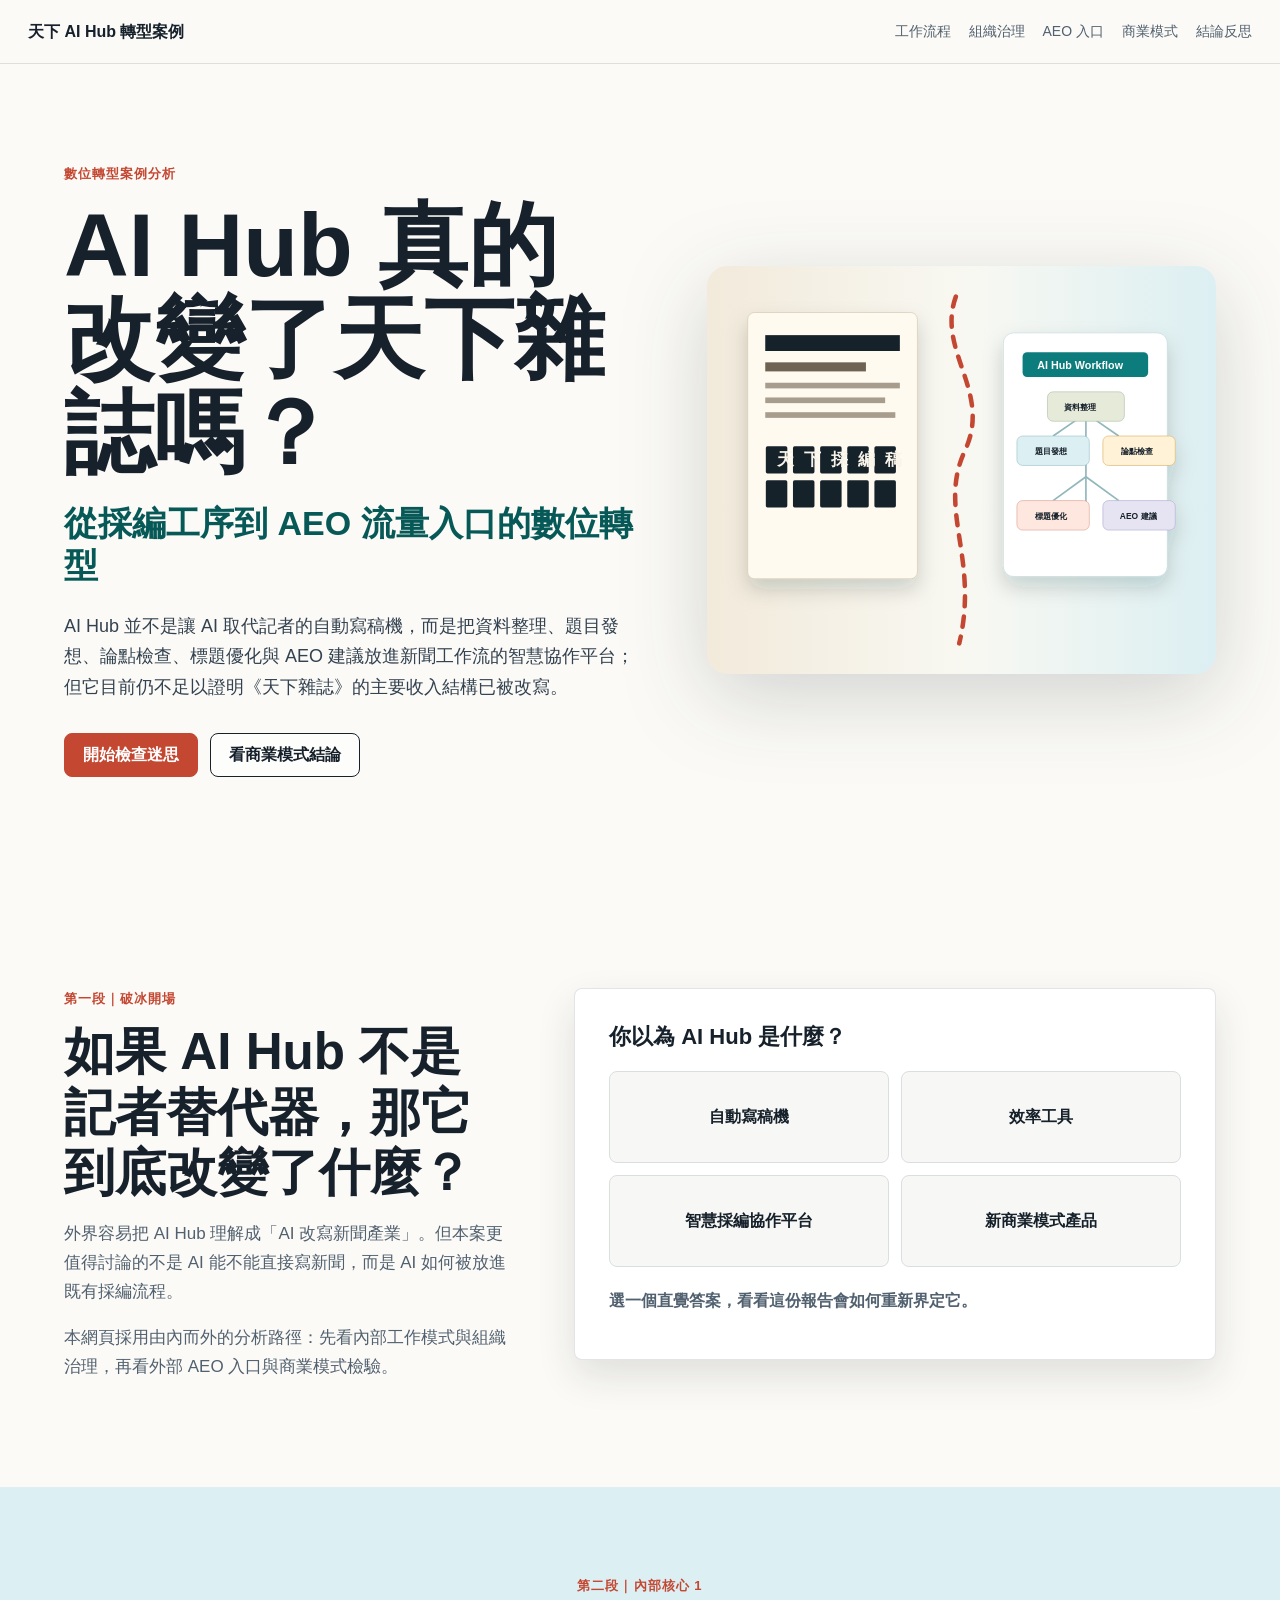
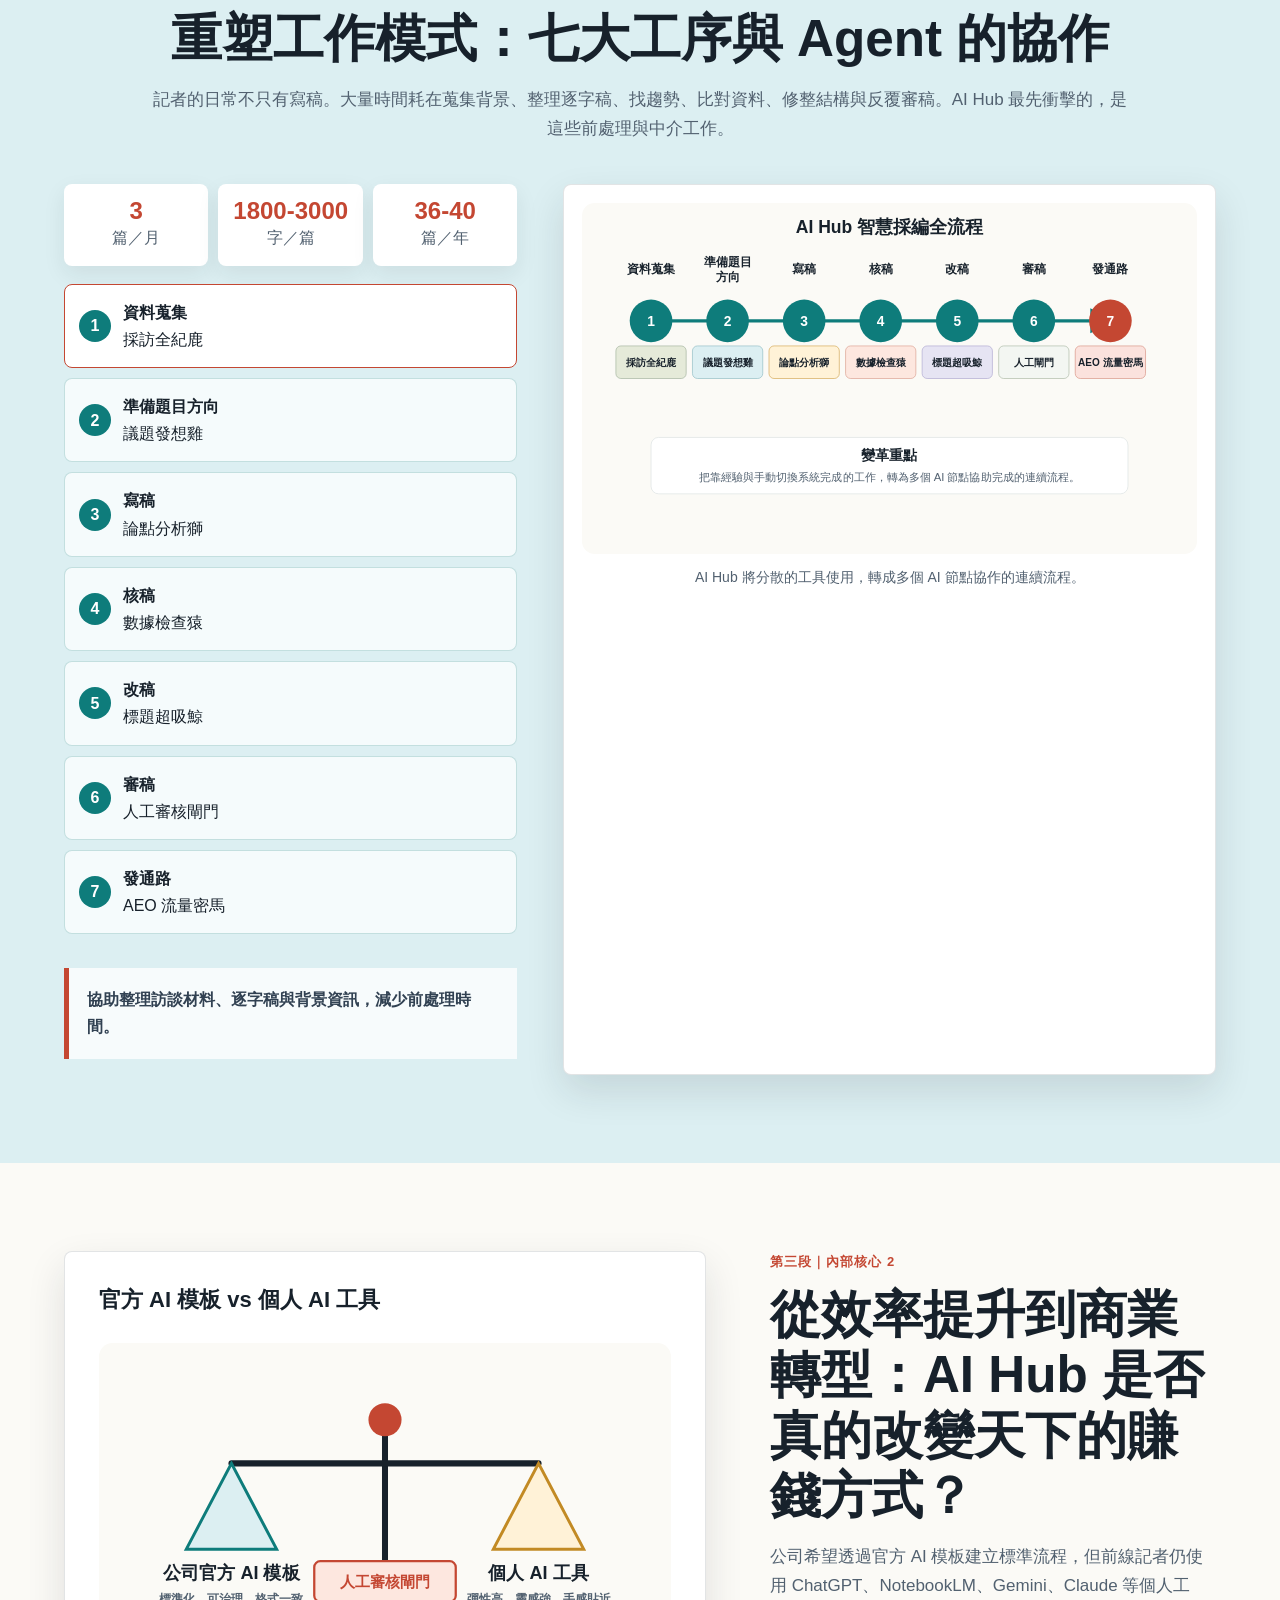
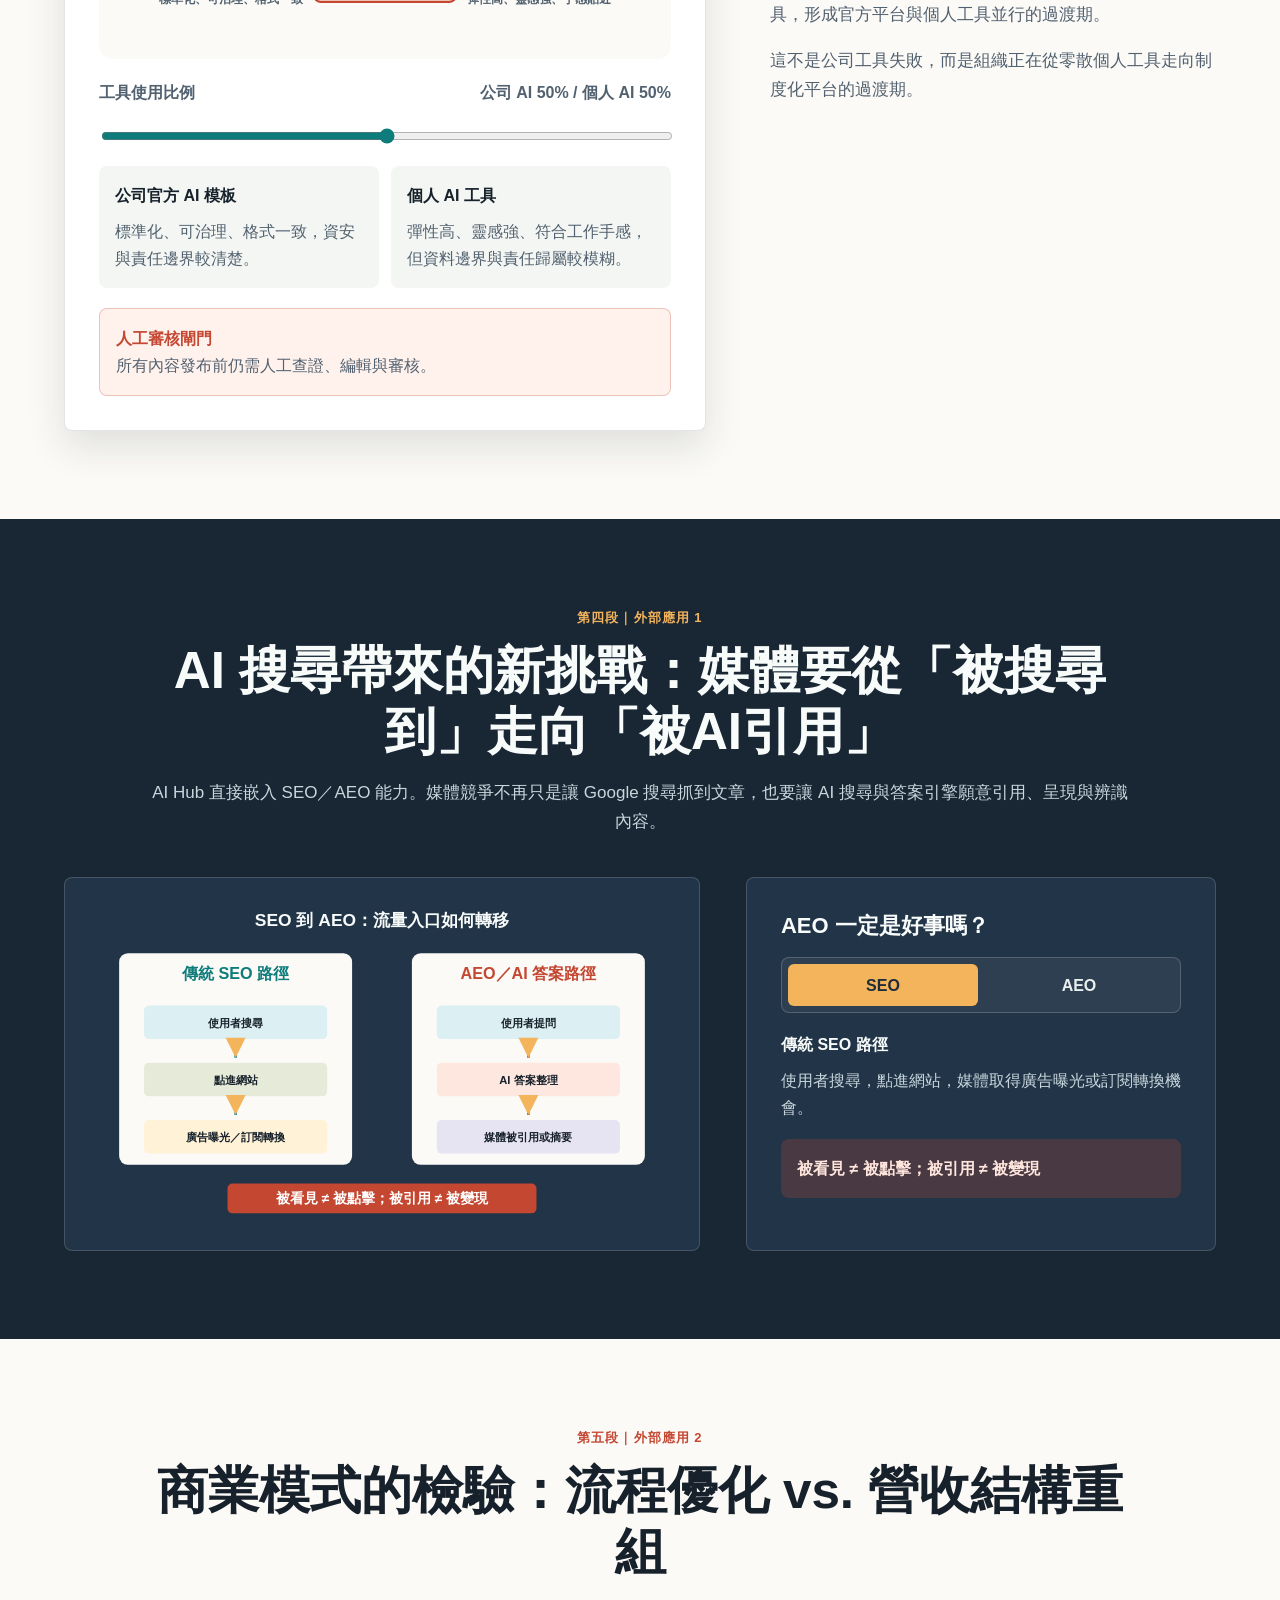
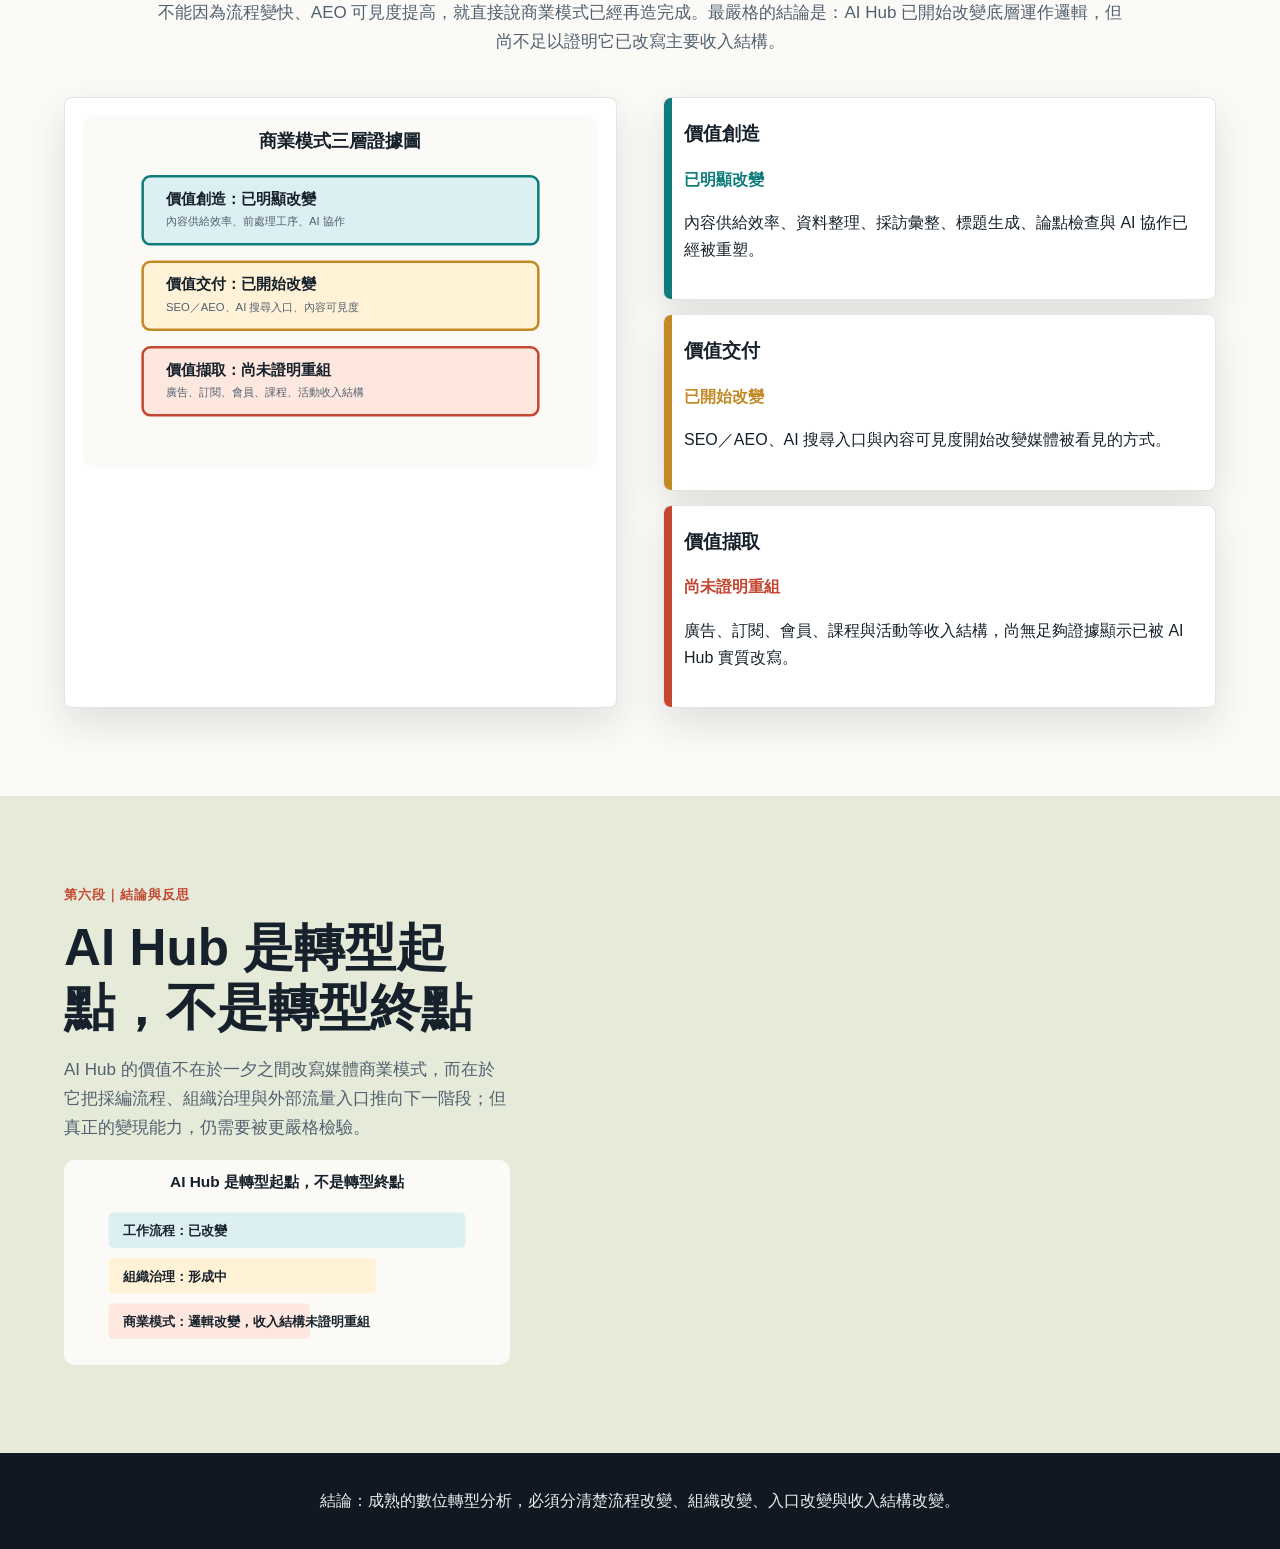
==== commit 42cf328d: "Update index.html" ====
--- a/index.html
+++ b/index.html
@@ -98,106 +98,6 @@
         <div class="section-grid reverse">
           <div class="section-intro sticky-note">
             <p class="eyebrow">第三段｜內部核心 2</p>
-            <h2><!doctype html>
-<html lang="zh-Hant">
-  <head>
-    <meta charset="utf-8" />
-    <meta name="viewport" content="width=device-width, initial-scale=1" />
-    <title>AI Hub 真的改變了天下雜誌嗎？</title>
-    <meta
-      name="description"
-      content="從採編工序、組織治理到 AEO 流量入口，檢驗天下雜誌 AI Hub 導入後的數位轉型邊界。"
-    />
-    <link rel="stylesheet" href="style.css" />
-  </head>
-  <body>
-    <header class="site-header" aria-label="報告導覽">
-      <a class="brand" href="#top">天下 AI Hub 轉型案例</a>
-      <nav class="nav-links" aria-label="頁面段落">
-        <a href="#workflow">工作流程</a>
-        <a href="#governance">組織治理</a>
-        <a href="#aeo">AEO 入口</a>
-        <a href="#business">商業模式</a>
-        <a href="#reflection">結論反思</a>
-      </nav>
-      <div class="progress" aria-hidden="true"><span id="readProgress"></span></div>
-    </header>
-
-    <main id="top">
-      <section class="hero section-band">
-        <div class="hero-copy">
-          <p class="eyebrow">互動式報告網頁企劃書</p>
-          <h1>AI Hub 真的改變了天下雜誌嗎？</h1>
-          <p class="dek">從採編工序到 AEO 流量入口的數位轉型</p>
-          <p class="lead">
-            AI Hub 並不是讓 AI 取代記者的自動寫稿機，而是把資料整理、題目發想、論點檢查、標題優化與 AEO 建議放進新聞工作流的智慧協作平台；但它目前仍不足以證明《天下雜誌》的主要收入結構已被改寫。
-          </p>
-          <div class="hero-actions" aria-label="快速跳轉">
-            <a class="button primary" href="#myth">開始檢查迷思</a>
-            <a class="button ghost" href="#business">看商業模式結論</a>
-          </div>
-        </div>
-        <div class="hero-visual" aria-label="傳統採編與 AI 模組介面的分裂式概念圖">
-          <img src="assets/svg/hero-media-transformation.svg" alt="" />
-        </div>
-      </section>
-
-     
-
-      <section id="myth" class="section-band">
-        <div class="section-grid">
-          <div class="section-intro sticky-note">
-            <p class="eyebrow">第一段｜破冰開場</p>
-            <h2>如果 AI Hub 不是記者替代器，那它到底改變了什麼？</h2>
-            <p>
-              外界容易把 AI Hub 理解成「AI 改寫新聞產業」。但本案更值得討論的不是 AI 能不能直接寫新聞，而是 AI 如何被放進既有採編流程。
-            </p>
-            <p>
-              本網頁採用由內而外的分析路徑：先看內部工作模式與組織治理，再看外部 AEO 入口與商業模式檢驗。
-            </p>
-          </div>
-          <div class="interactive-panel" aria-labelledby="myth-title">
-            <h3 id="myth-title">你以為 AI Hub 是什麼？</h3>
-            <div class="choice-grid" data-quiz="myth">
-              <button class="choice" data-correct="false">自動寫稿機</button>
-              <button class="choice" data-correct="partial">效率工具</button>
-              <button class="choice" data-correct="true">智慧採編協作平台</button>
-              <button class="choice" data-correct="false">新商業模式產品</button>
-            </div>
-            <p class="feedback" id="mythFeedback" aria-live="polite">選一個直覺答案，看看這份報告會如何重新界定它。</p>
-          </div>
-        </div>
-      </section>
-
-      <section id="workflow" class="section-band tinted">
-        <div class="section-heading">
-          <p class="eyebrow">第二段｜內部核心 1</p>
-          <h2>重塑工作模式：七大工序與 Agent 的協作</h2>
-          <p>
-            記者的日常不只有寫稿。大量時間耗在蒐集背景、整理逐字稿、找趨勢、比對資料、修整結構與反覆審稿。AI Hub 最先衝擊的，是這些前處理與中介工作。
-          </p>
-        </div>
-        <div class="workflow-layout">
-          <div class="workflow-controls">
-            <div class="stat-strip">
-              <span><strong>3</strong> 篇／月</span>
-              <span><strong>1800-3000</strong> 字／篇</span>
-              <span><strong>36-40</strong> 篇／年</span>
-            </div>
-            <div class="stepper" id="workflowStepper" aria-label="AI Hub 採編流程步進"></div>
-            <p class="insight" id="workflowInsight">點選工序，查看 AI Hub Agent 如何插入採編流程。</p>
-          </div>
-          <figure class="diagram-frame">
-            <img src="assets/svg/ai-hub-workflow.svg" alt="AI Hub 智慧採編全流程圖" />
-            <figcaption>AI Hub 將分散的工具使用，轉成多個 AI 節點協作的連續流程。</figcaption>
-          </figure>
-        </div>
-      </section>
-
-      <section id="governance" class="section-band">
-        <div class="section-grid reverse">
-          <div class="section-intro sticky-note">
-            <p class="eyebrow">第三段｜內部核心 2</p>
             <h2>從效率提升到商業轉型：AI Hub 是否真的改變天下的賺錢方式？</h2>
             <p>
               公司希望透過官方 AI 模板建立標準流程，但前線記者仍使用 ChatGPT、NotebookLM、Gemini、Claude 等個人工具，形成官方平台與個人工具並行的過渡期。
@@ -299,105 +199,4 @@
 
     <script src="script.js"></script>
   </body>
-</html></h2>
-            <p>
-              公司希望透過官方 AI 模板建立標準流程，但前線記者仍使用 ChatGPT、NotebookLM、Gemini、Claude 等個人工具，形成官方平台與個人工具並行的過渡期。
-            </p>
-            <p>
-              這不是公司工具失敗，而是組織正在從零散個人工具走向制度化平台的過渡期。
-            </p>
-          </div>
-          <div class="interactive-panel governance-panel">
-            <h3>官方 AI 模板 vs 個人 AI 工具</h3>
-            <figure class="mini-figure">
-              <img src="assets/svg/ai-governance-balance.svg" alt="官方 AI 與個人 AI 工具治理天平" />
-            </figure>
-            <label class="range-label" for="governanceRange">
-              工具使用比例
-              <span id="rangeValue">公司 AI 50% / 個人 AI 50%</span>
-            </label>
-            <input id="governanceRange" type="range" min="0" max="100" value="50" />
-            <div class="comparison">
-              <div>
-                <h4>公司官方 AI 模板</h4>
-                <p>標準化、可治理、格式一致，資安與責任邊界較清楚。</p>
-              </div>
-              <div>
-                <h4>個人 AI 工具</h4>
-                <p>彈性高、靈感強、符合工作手感，但資料邊界與責任歸屬較模糊。</p>
-              </div>
-            </div>
-            <div class="gate">
-              <span>人工審核閘門</span>
-              <p>所有內容發布前仍需人工查證、編輯與審核。</p>
-            </div>
-          </div>
-        </div>
-      </section>
-
-      <section id="aeo" class="section-band dark">
-        <div class="section-heading">
-          <p class="eyebrow">第四段｜外部應用 1</p>
-          <h2>AEO 流量入口的無聲戰爭</h2>
-          <p>
-            AI Hub 直接嵌入 SEO／AEO 能力。媒體競爭不再只是讓 Google 搜尋抓到文章，也要讓 AI 搜尋與答案引擎願意引用、呈現與辨識內容。
-          </p>
-        </div>
-        <div class="aeo-layout">
-          <figure class="diagram-frame dark-frame">
-            <img src="assets/svg/seo-to-aeo-entry-shift.svg" alt="SEO 到 AEO 流量入口轉移圖" />
-          </figure>
-          <div class="interactive-panel dark-panel">
-            <h3>AEO 一定是好事嗎？</h3>
-            <div class="segmented" role="tablist" aria-label="流量入口模式">
-              <button class="active" data-mode="seo" role="tab" aria-selected="true">SEO</button>
-              <button data-mode="aeo" role="tab" aria-selected="false">AEO</button>
-            </div>
-            <div class="path-explainer" id="pathExplainer">
-              <h4>傳統 SEO 路徑</h4>
-              <p>使用者搜尋，點進網站，媒體取得廣告曝光或訂閱轉換機會。</p>
-            </div>
-            <p class="warning">被看見 ≠ 被點擊；被引用 ≠ 被變現</p>
-          </div>
-        </div>
-      </section>
-
-      <section id="business" class="section-band">
-        <div class="section-heading">
-          <p class="eyebrow">第五段｜外部應用 2</p>
-          <h2>商業模式的殘酷檢驗：流程優化 vs. 營收結構重組</h2>
-          <p>
-            不能因為流程變快、AEO 可見度提高，就直接說商業模式已經再造完成。最嚴格的結論是：AI Hub 已開始改變底層運作邏輯，但尚不足以證明它已改寫主要收入結構。
-          </p>
-        </div>
-        <div class="business-layout">
-          <figure class="diagram-frame">
-            <img src="assets/svg/business-model-evidence-layers.svg" alt="商業模式三層證據圖" />
-          </figure>
-          <div class="layer-list" id="businessLayers" aria-label="商業模式三層檢驗"></div>
-        </div>
-      </section>
-
-      <section id="reflection" class="section-band muted">
-        <div class="section-grid">
-          <div class="section-intro sticky-note">
-            <p class="eyebrow">第六段｜結論與反思</p>
-            <h2>AI Hub 是轉型起點，不是轉型終點</h2>
-            <p>
-              AI Hub 的價值不在於一夕之間改寫媒體商業模式，而在於它把採編流程、組織治理與外部流量入口推向下一階段；但真正的變現能力，仍需要被更嚴格檢驗。
-            </p>
-            <figure class="summary-figure">
-              <img src="assets/svg/transformation-boundary-summary.svg" alt="工作流程、組織治理與商業模式三段證據條" />
-            </figure>
-          </div>
-        </div>
-      </section>
-    </main>
-
-    <footer class="site-footer">
-      <p>結論：成熟的數位轉型分析，必須分清楚流程改變、組織改變、入口改變與收入結構改變。</p>
-    </footer>
-
-    <script src="script.js"></script>
-  </body>
 </html>
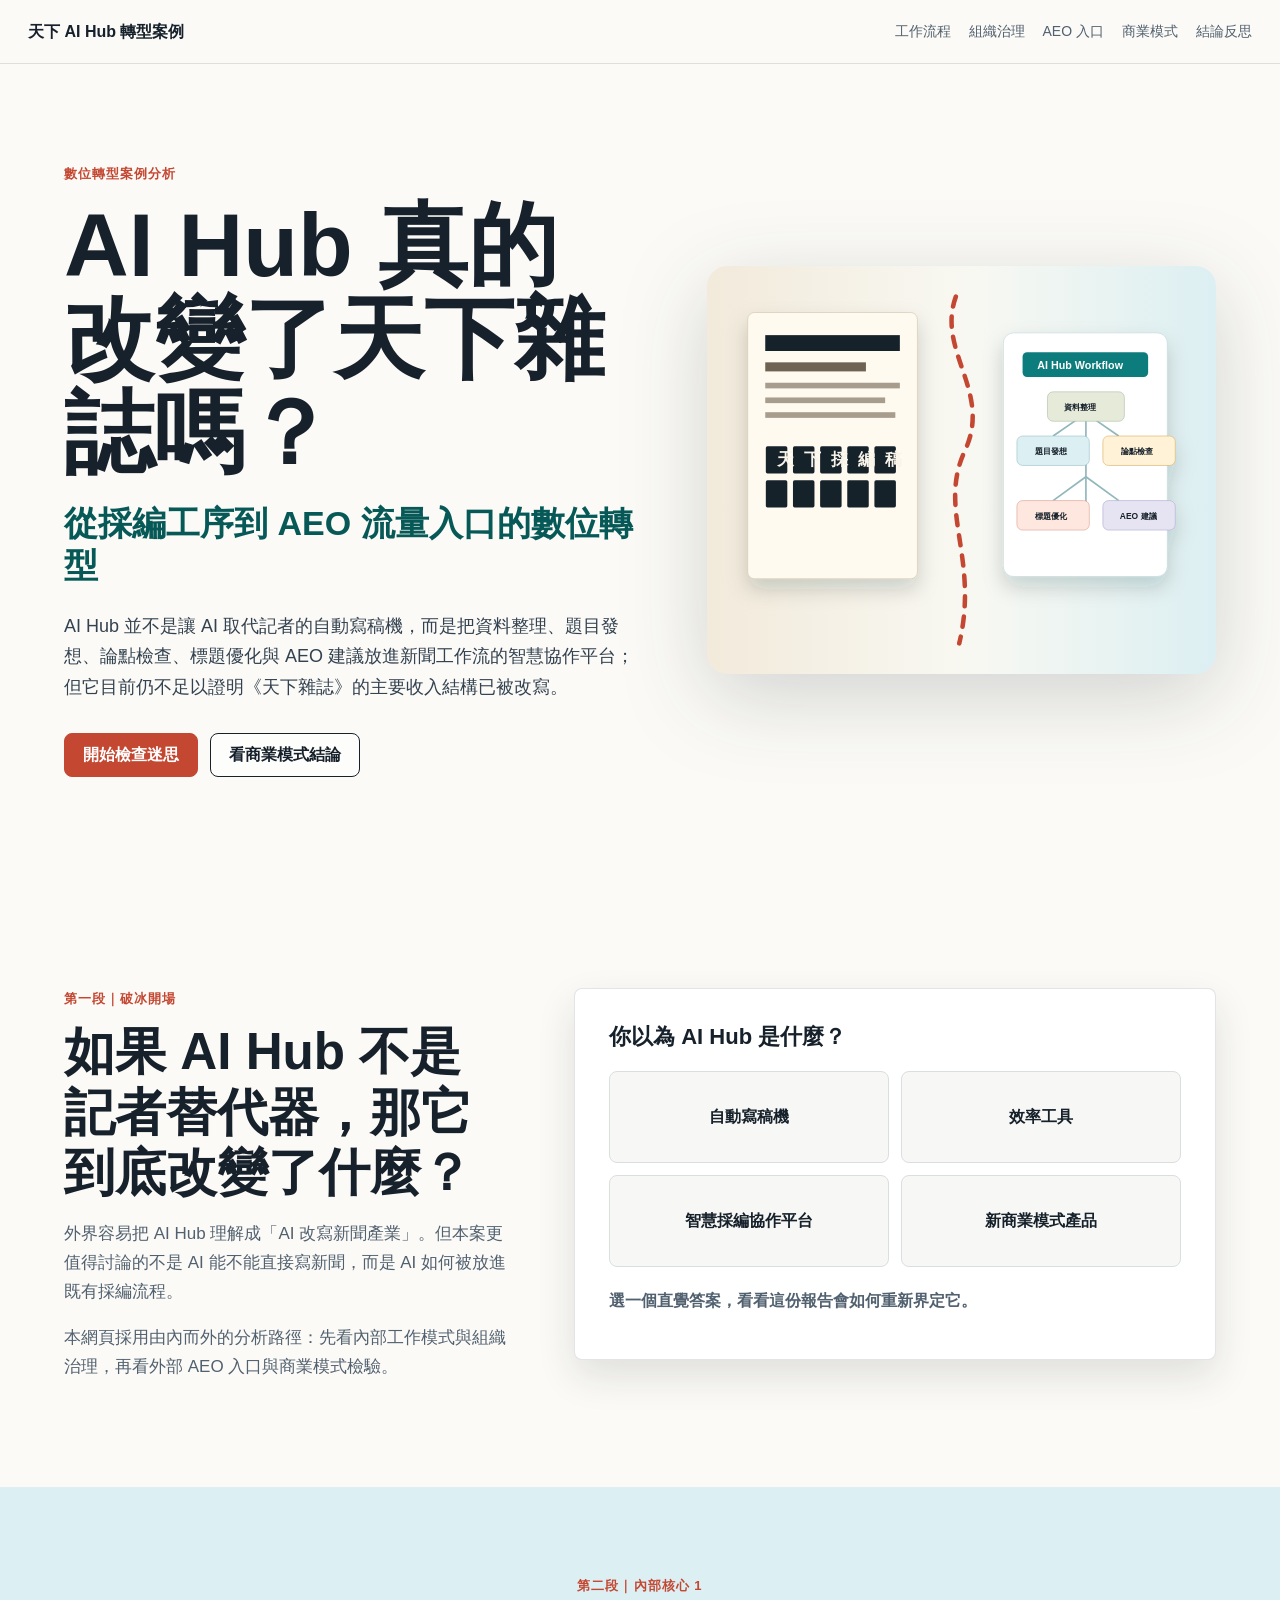
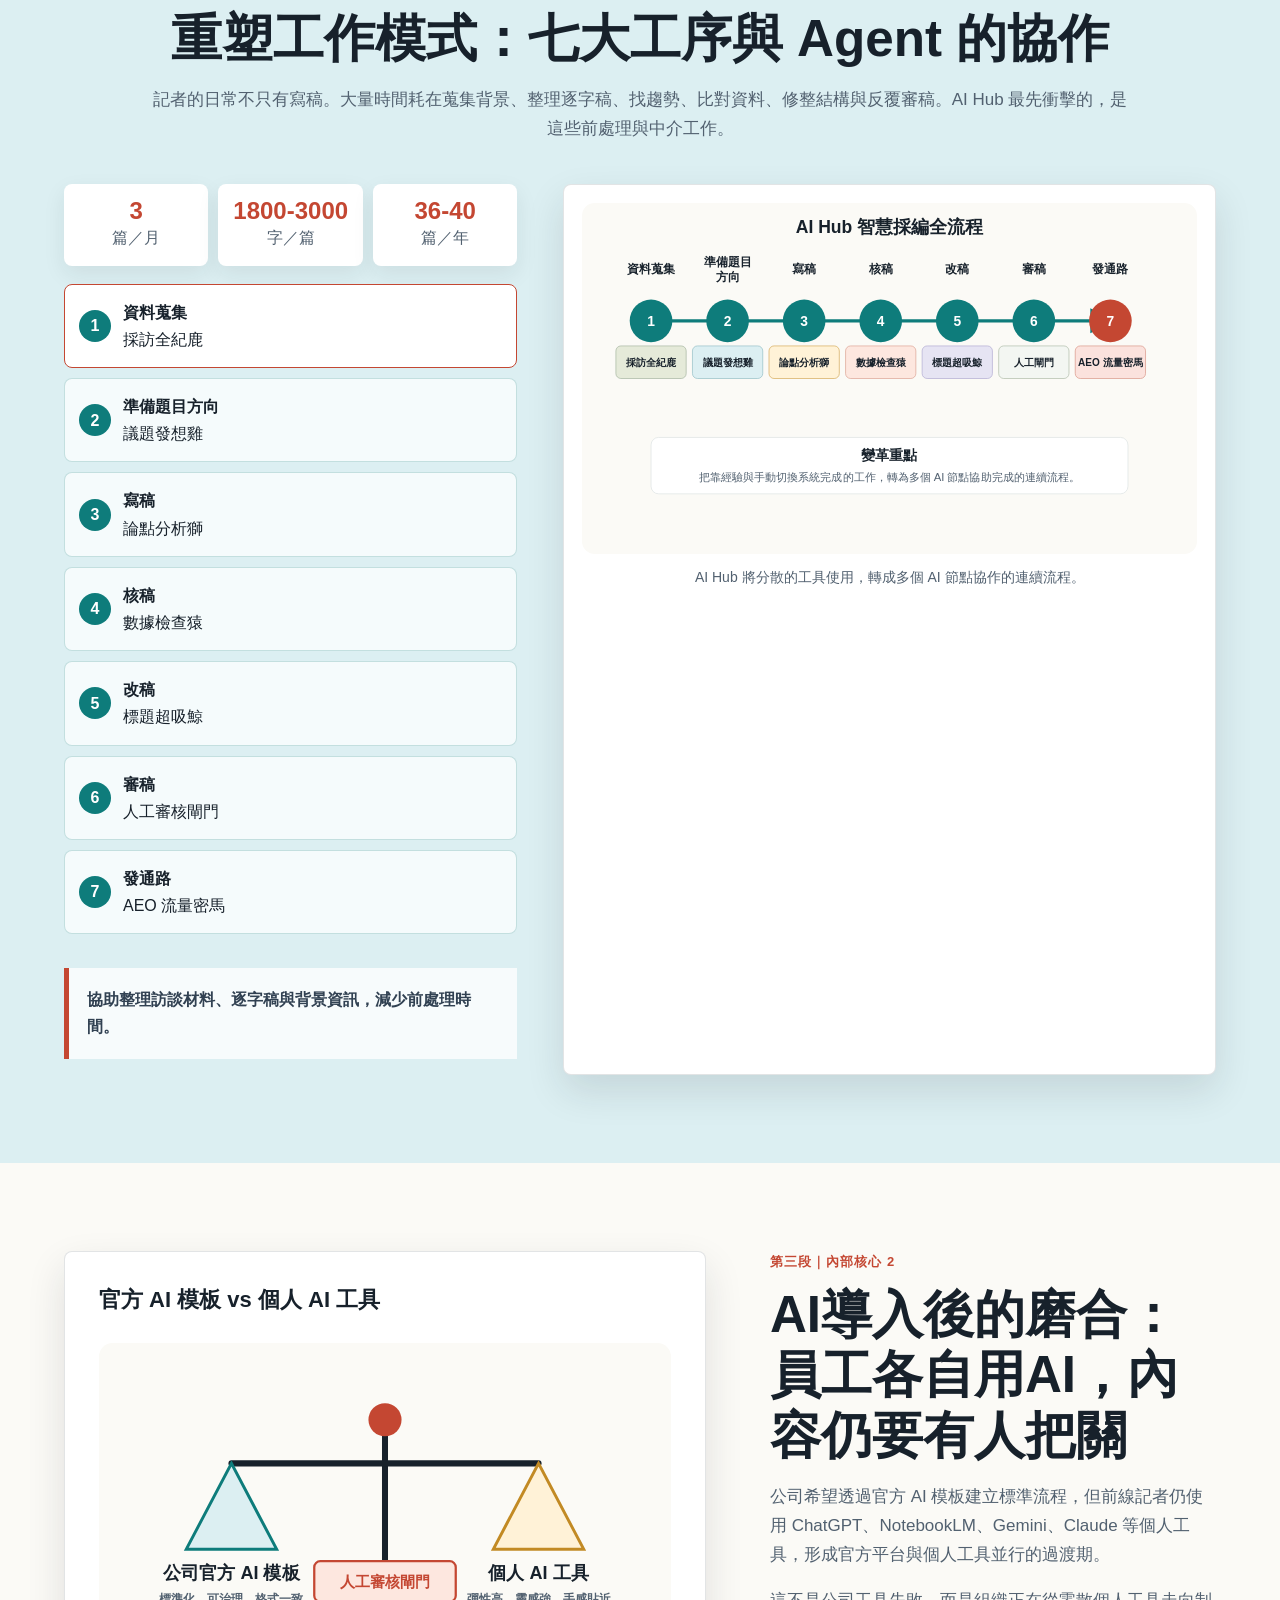
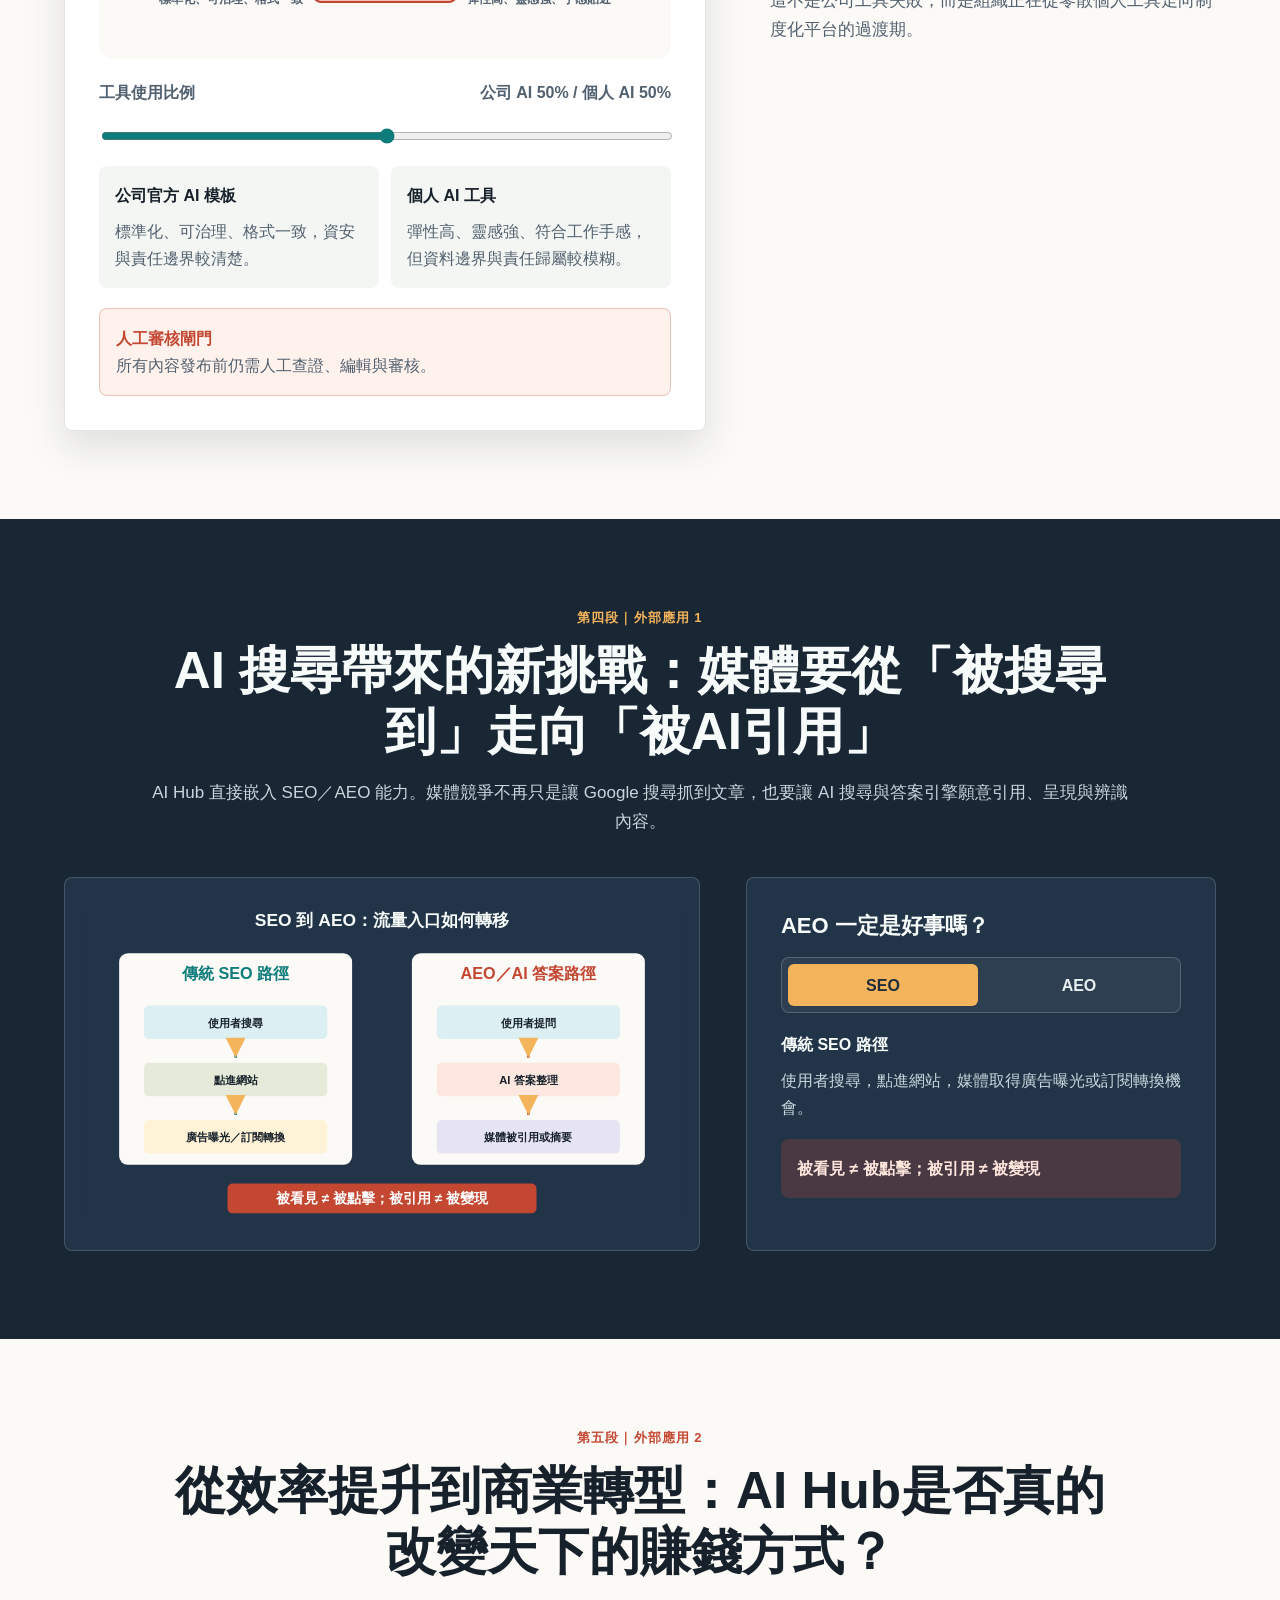
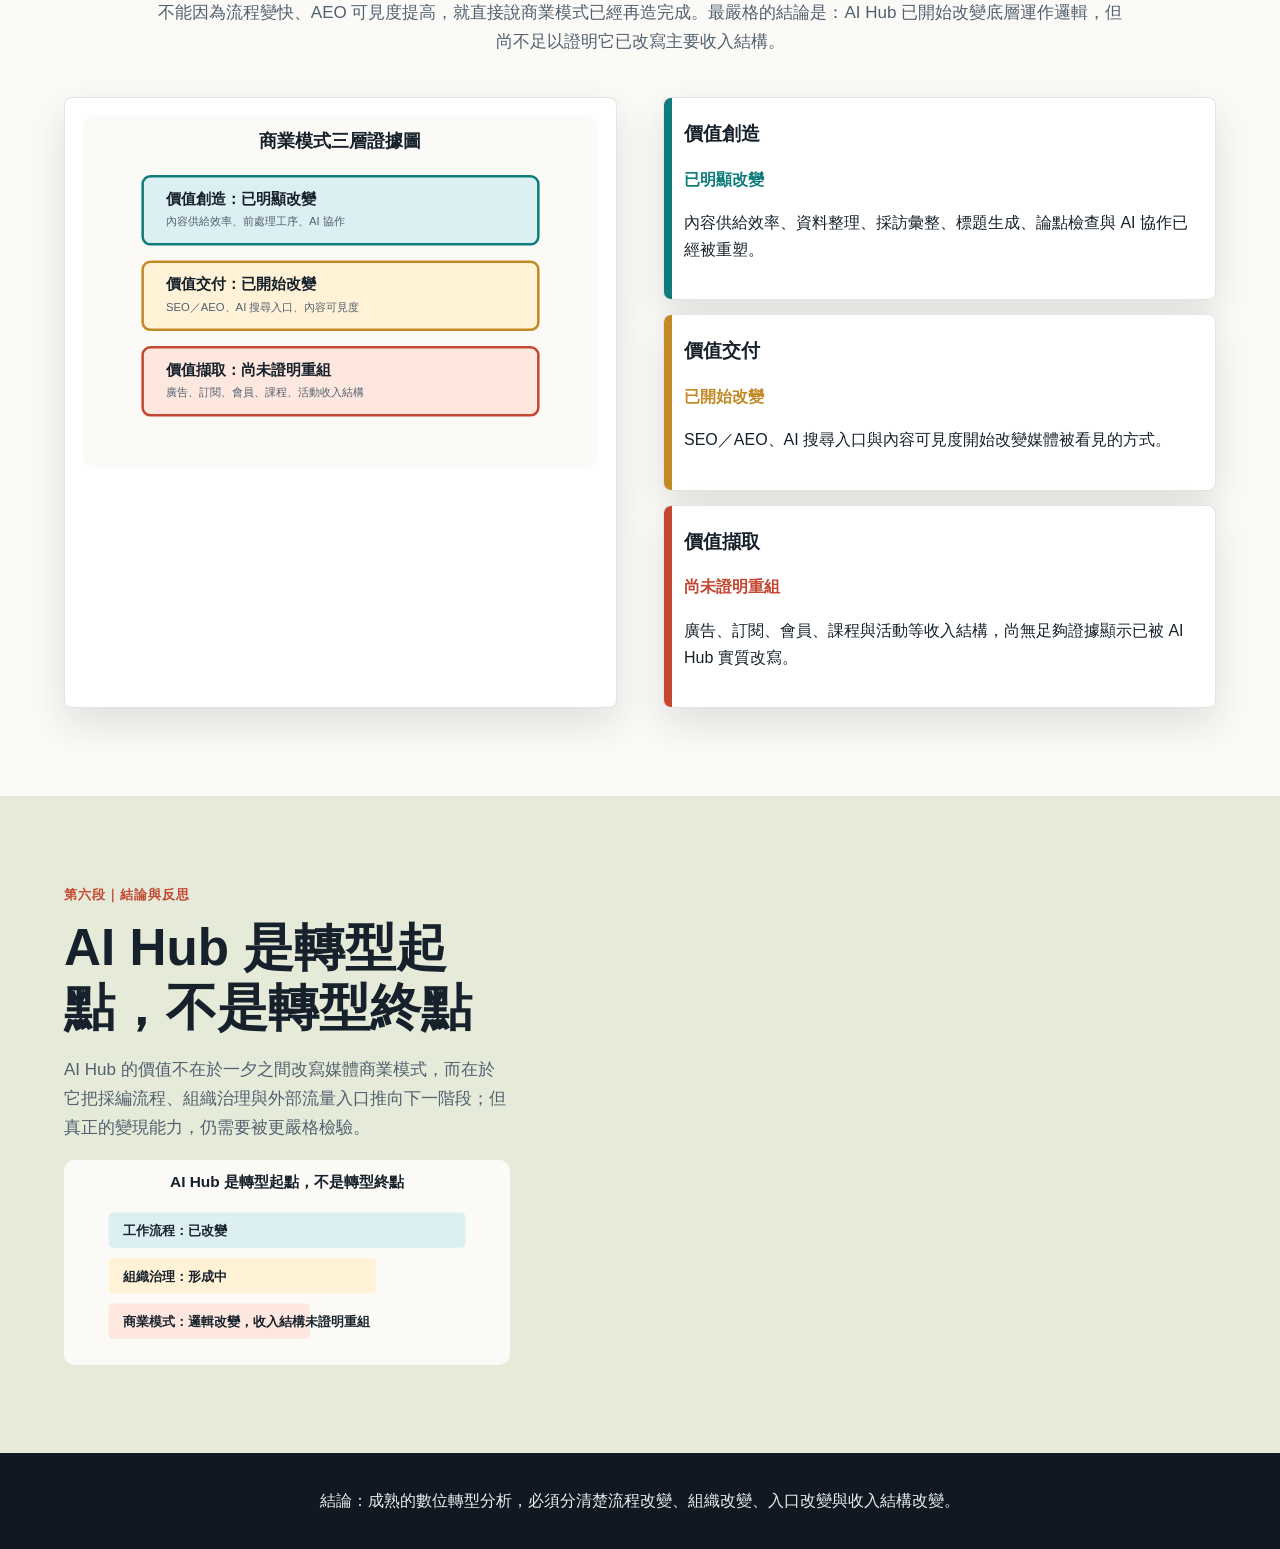
==== commit d3e8408f: "Update index.html" ====
--- a/index.html
+++ b/index.html
@@ -98,7 +98,7 @@
         <div class="section-grid reverse">
           <div class="section-intro sticky-note">
             <p class="eyebrow">第三段｜內部核心 2</p>
-            <h2>從效率提升到商業轉型：AI Hub 是否真的改變天下的賺錢方式？</h2>
+            <h2>AI導入後的磨合：員工各自用AI，內容仍要有人把關</h2>
             <p>
               公司希望透過官方 AI 模板建立標準流程，但前線記者仍使用 ChatGPT、NotebookLM、Gemini、Claude 等個人工具，形成官方平台與個人工具並行的過渡期。
             </p>
@@ -164,7 +164,7 @@
       <section id="business" class="section-band">
         <div class="section-heading">
           <p class="eyebrow">第五段｜外部應用 2</p>
-          <h2>商業模式的檢驗：流程優化 vs. 營收結構重組</h2>
+          <h2>從效率提升到商業轉型：AI Hub是否真的改變天下的賺錢方式？</h2>
           <p>
             不能因為流程變快、AEO 可見度提高，就直接說商業模式已經再造完成。最嚴格的結論是：AI Hub 已開始改變底層運作邏輯，但尚不足以證明它已改寫主要收入結構。
           </p>
